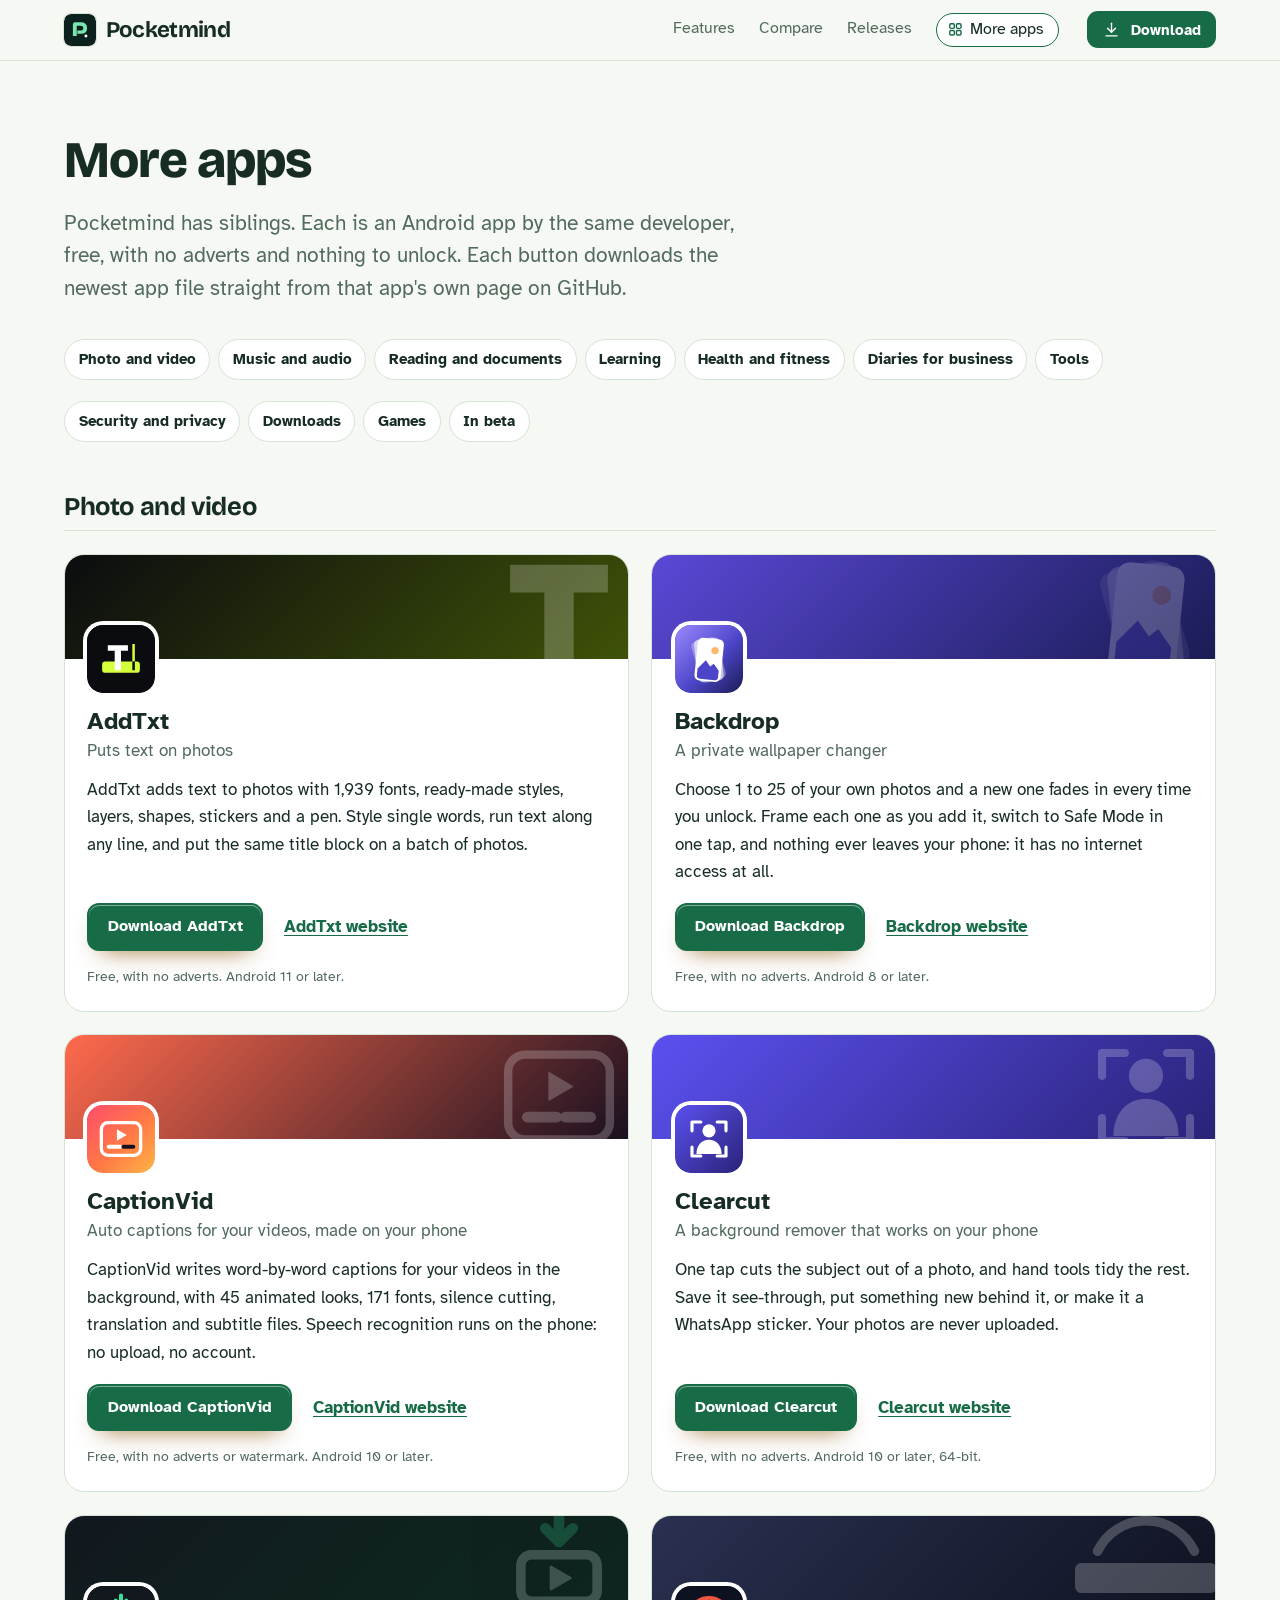
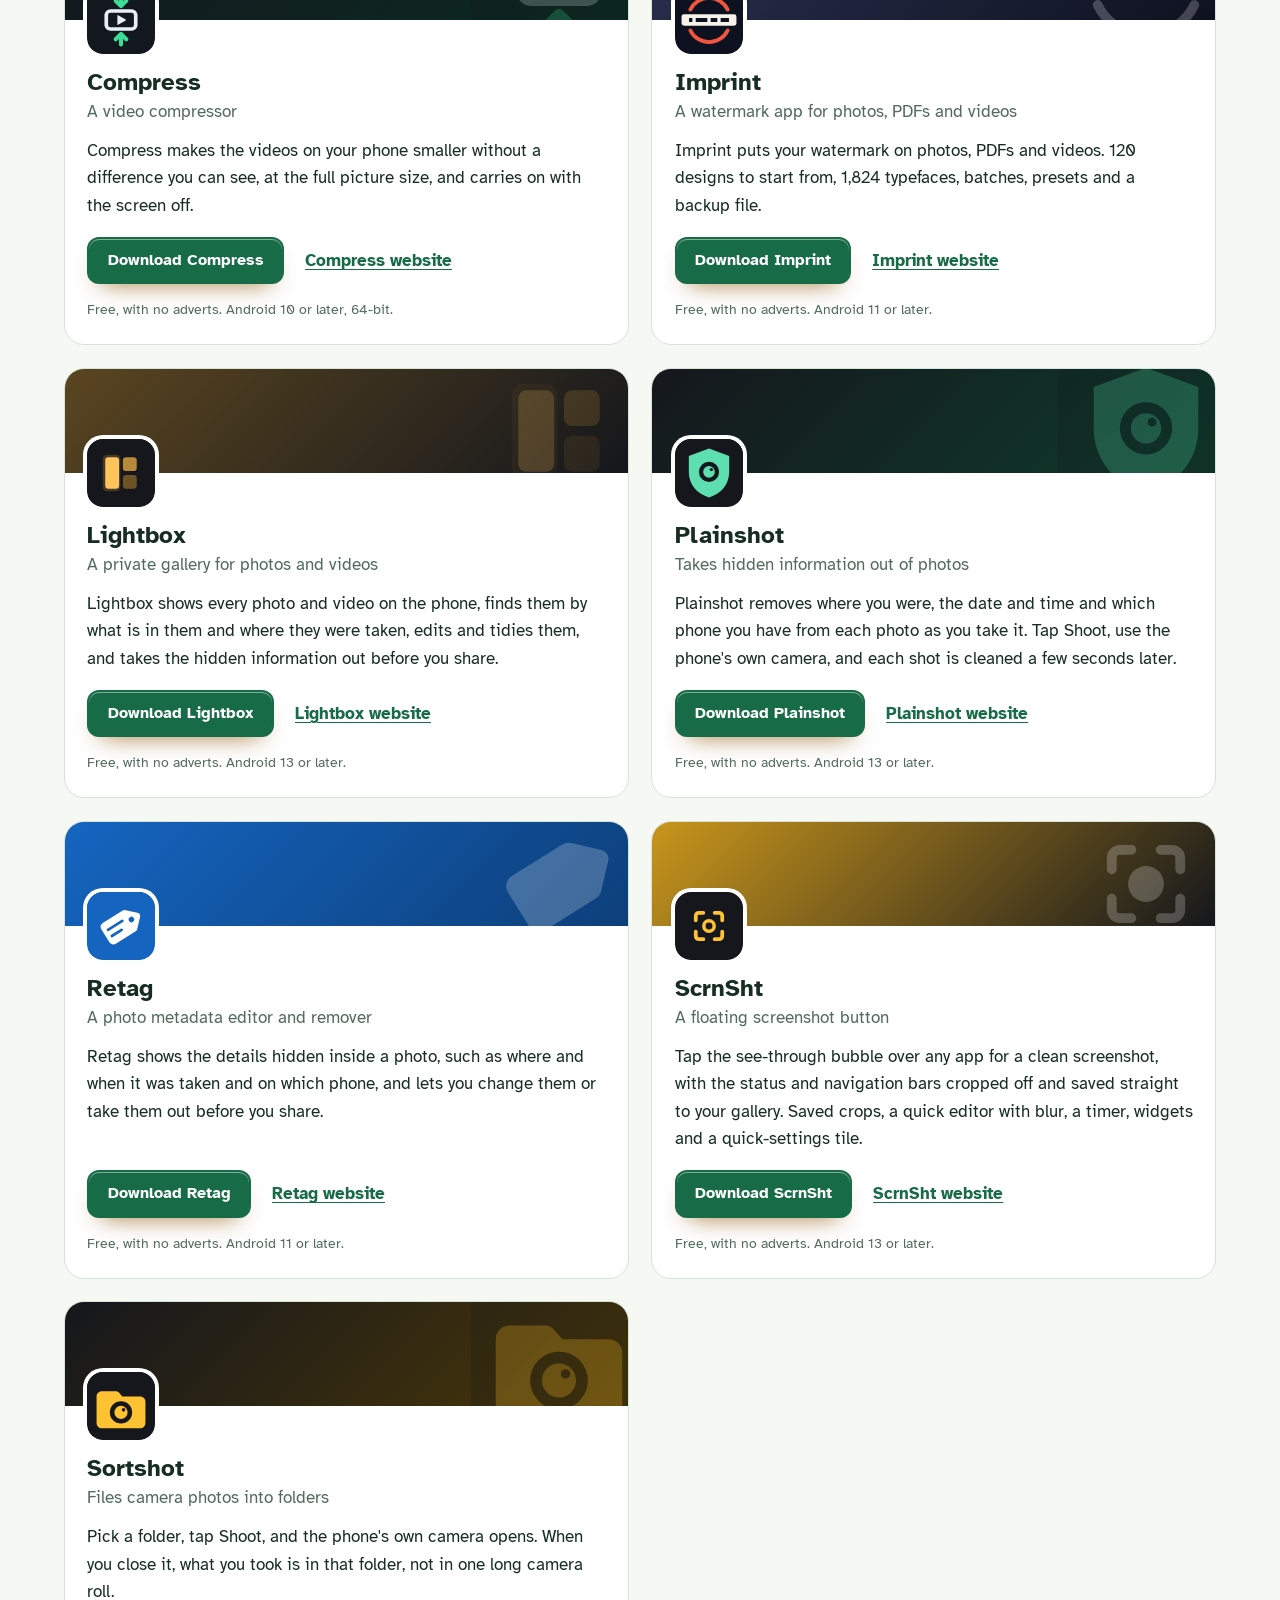
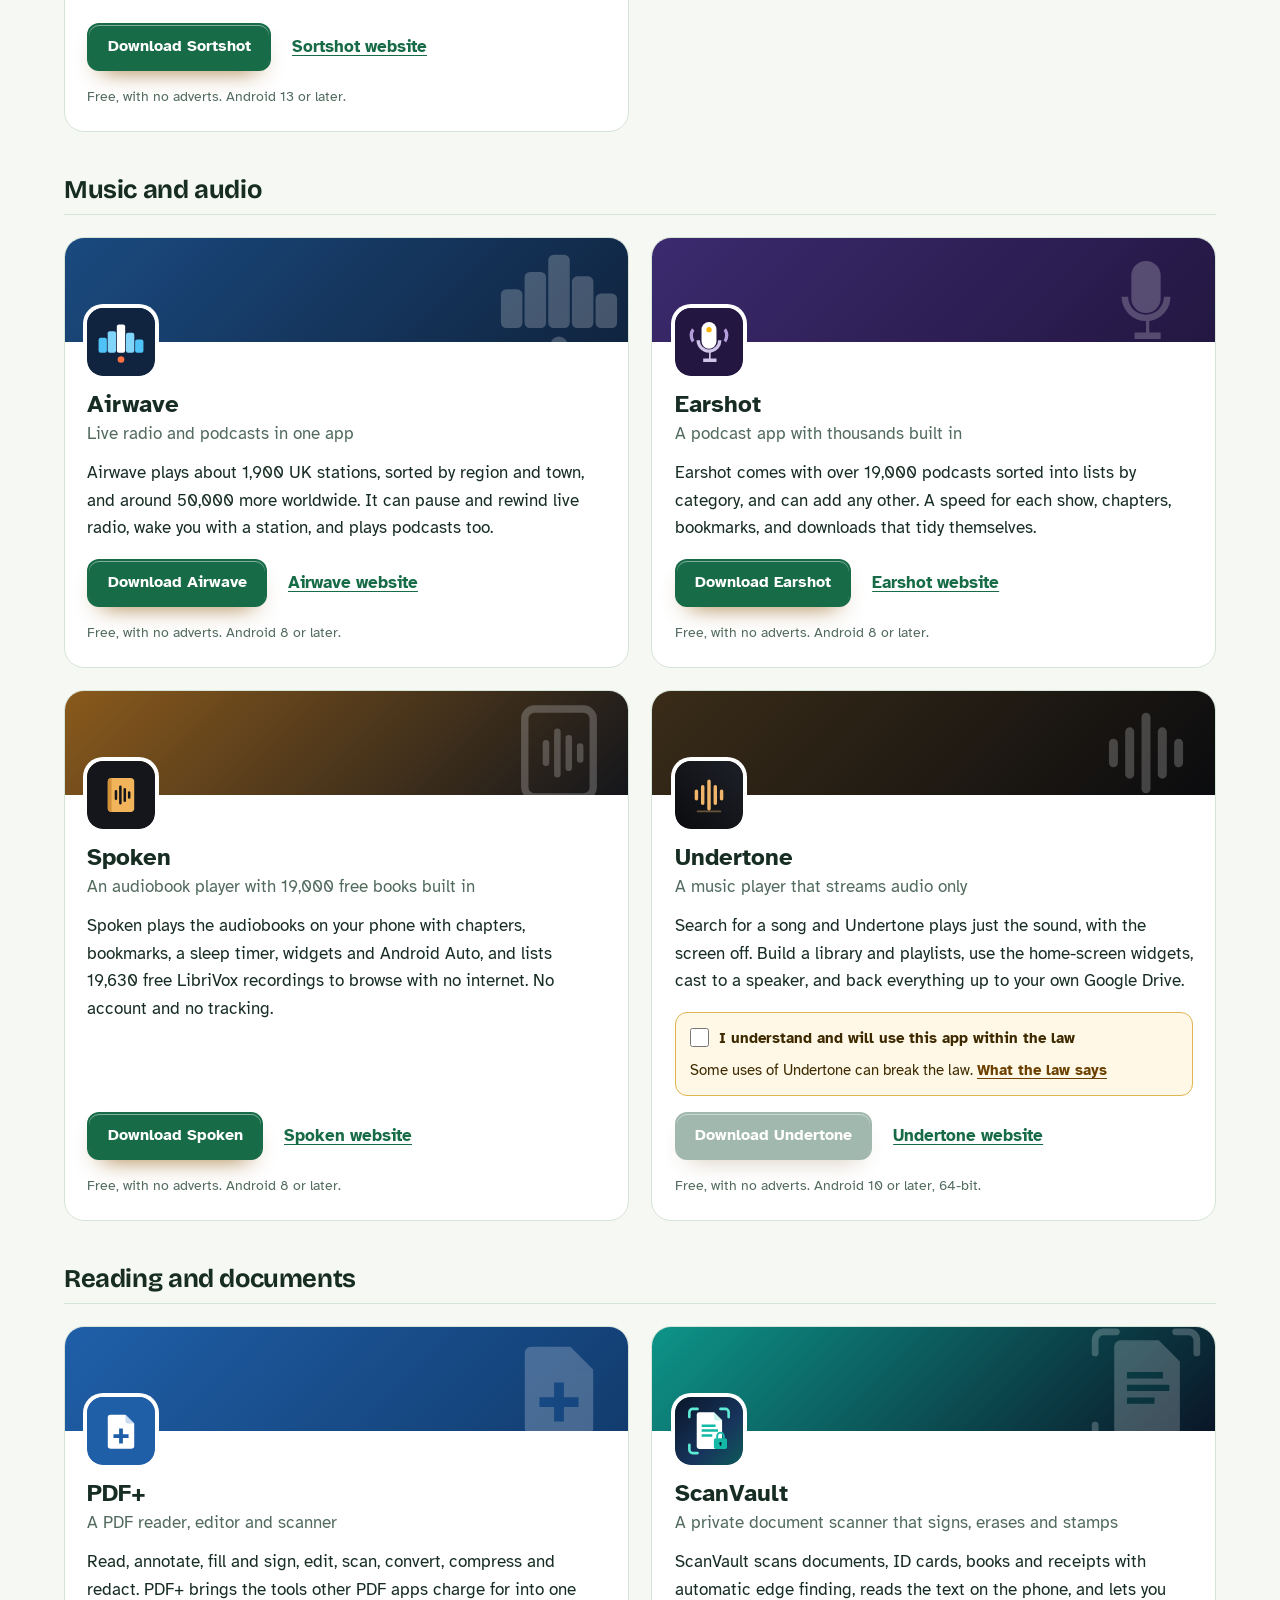
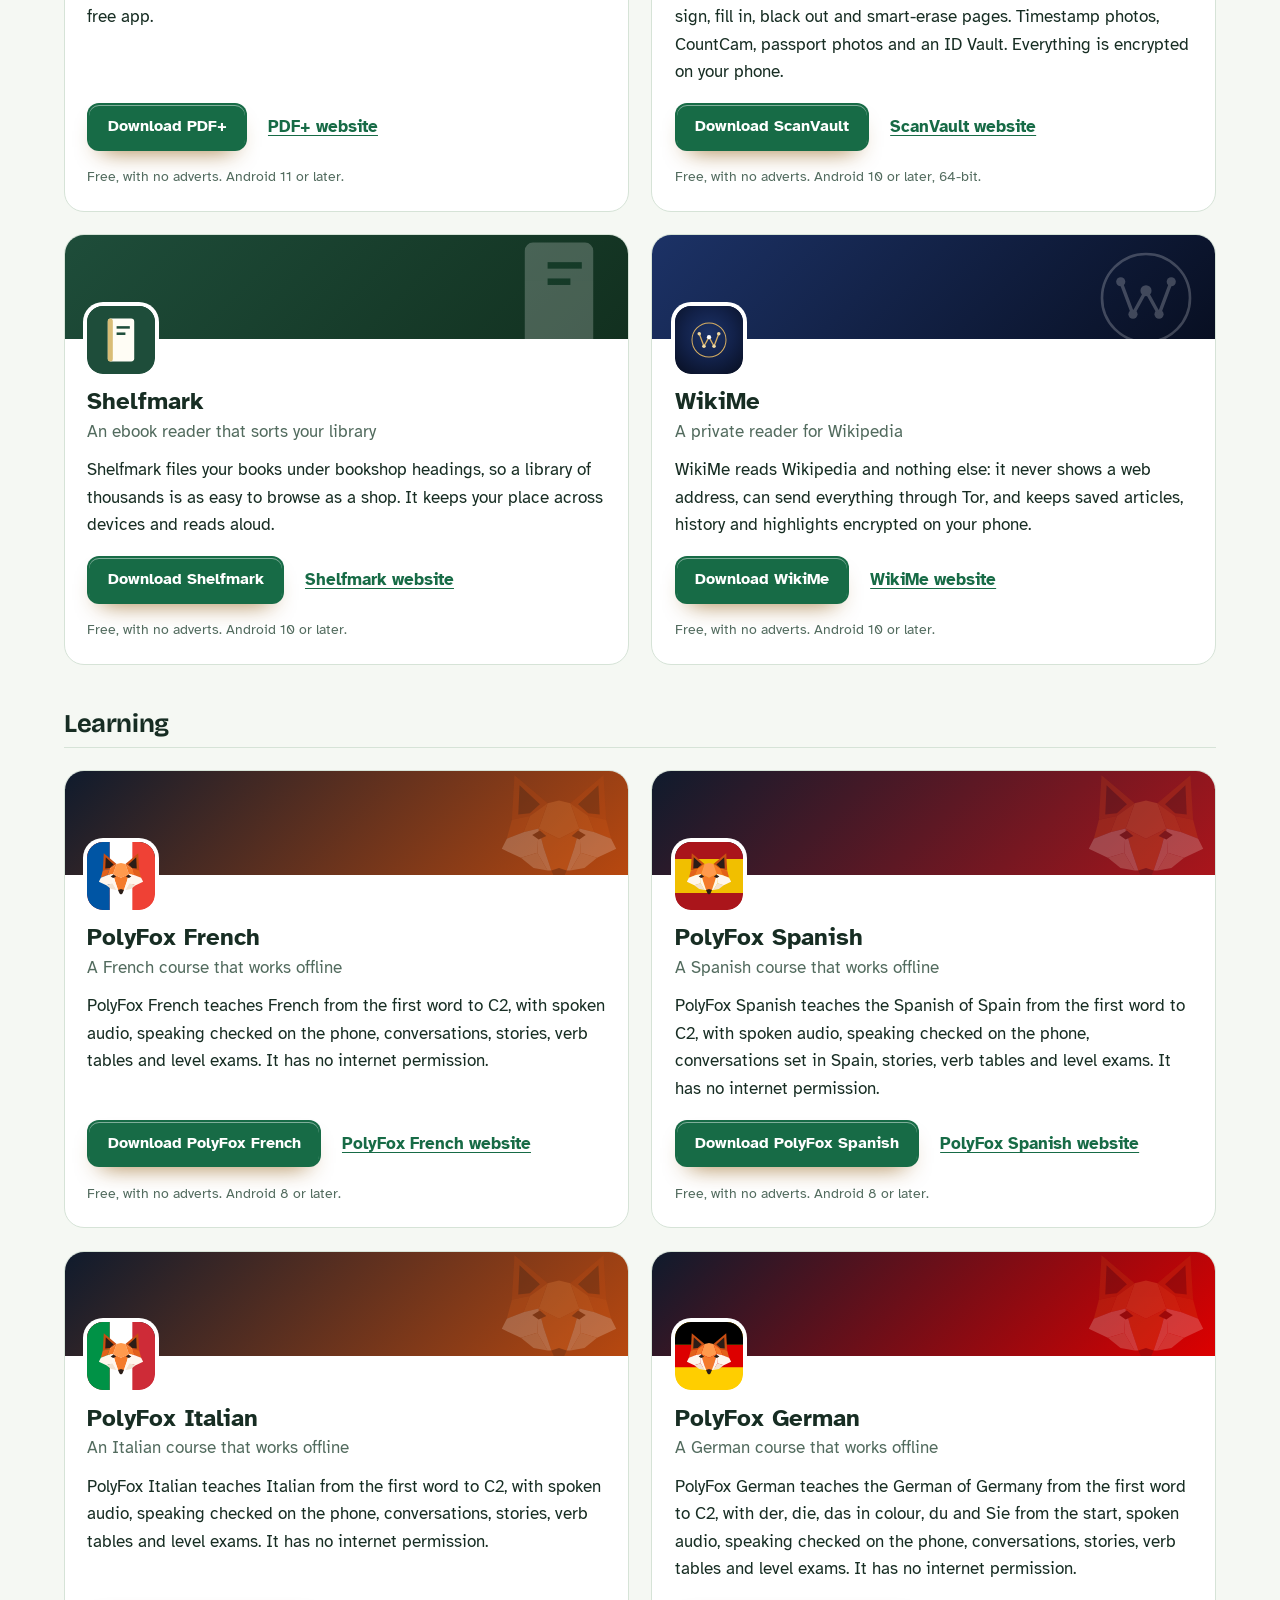
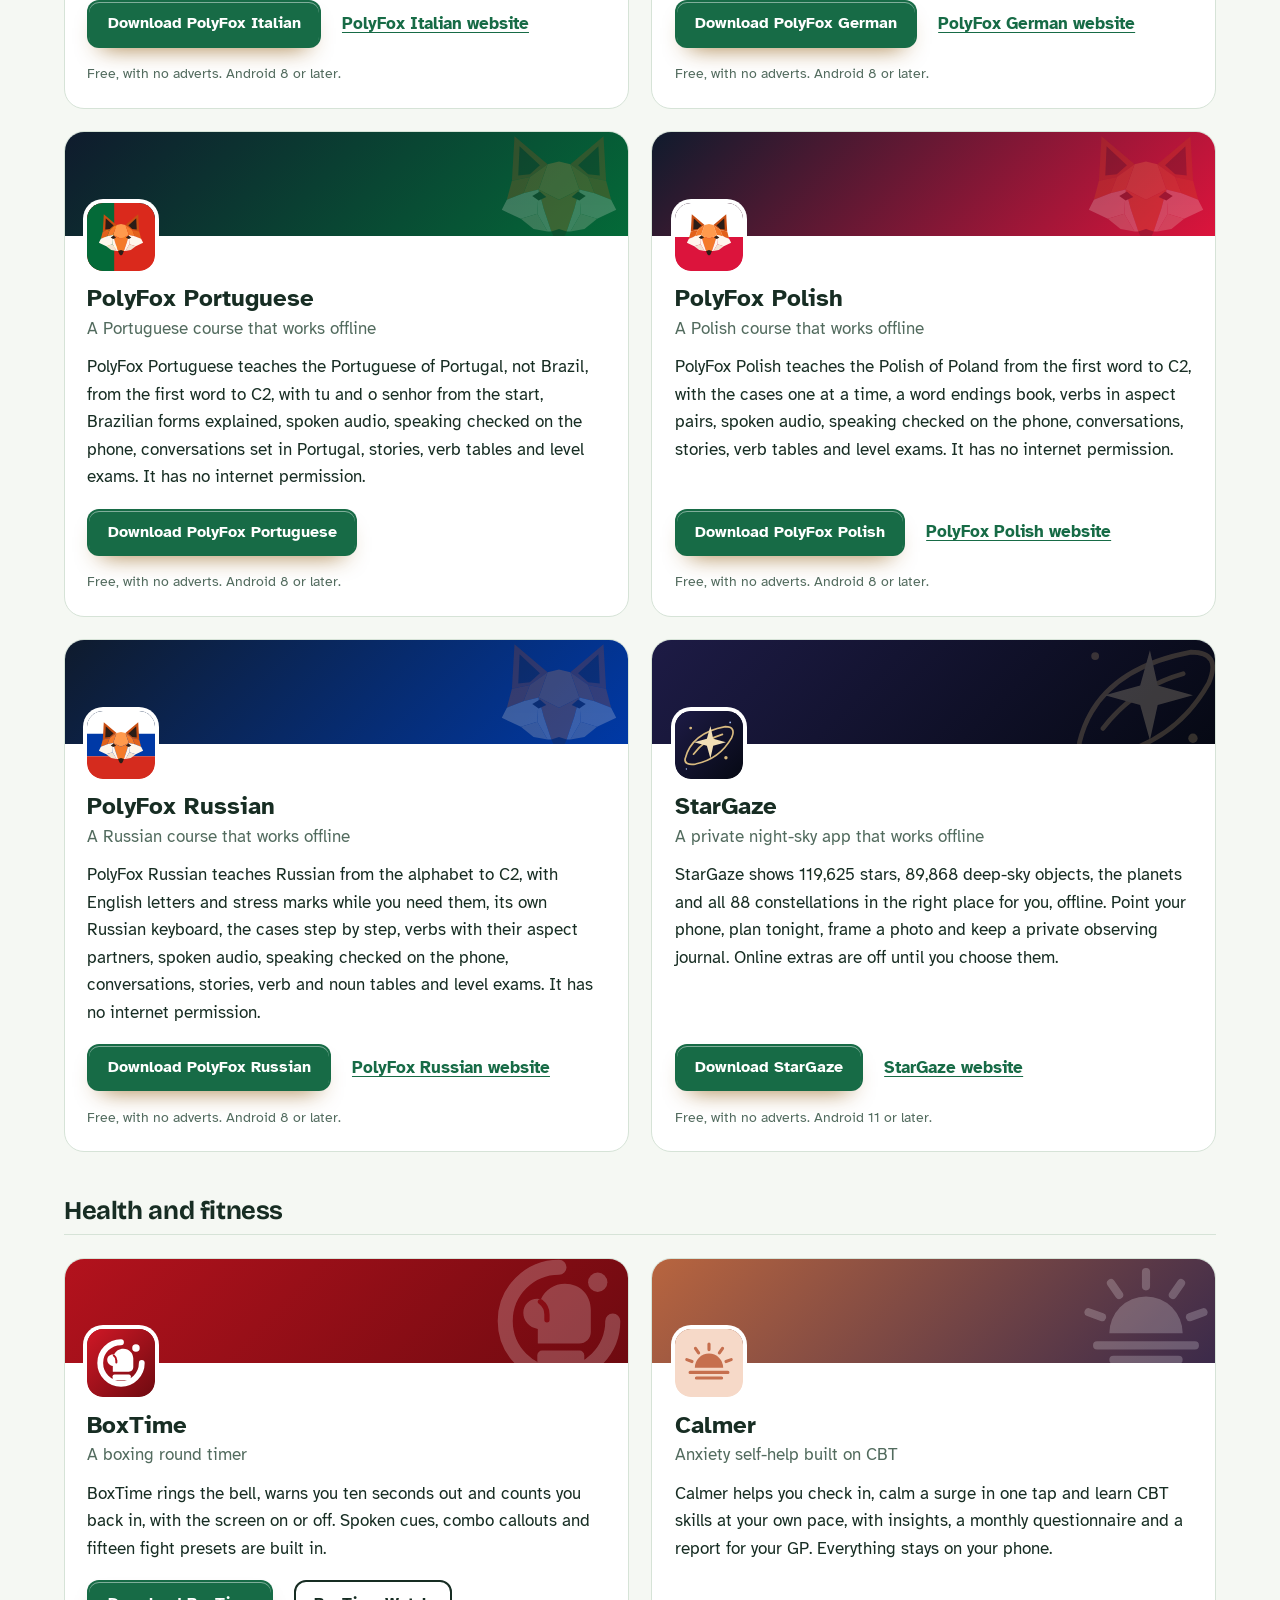
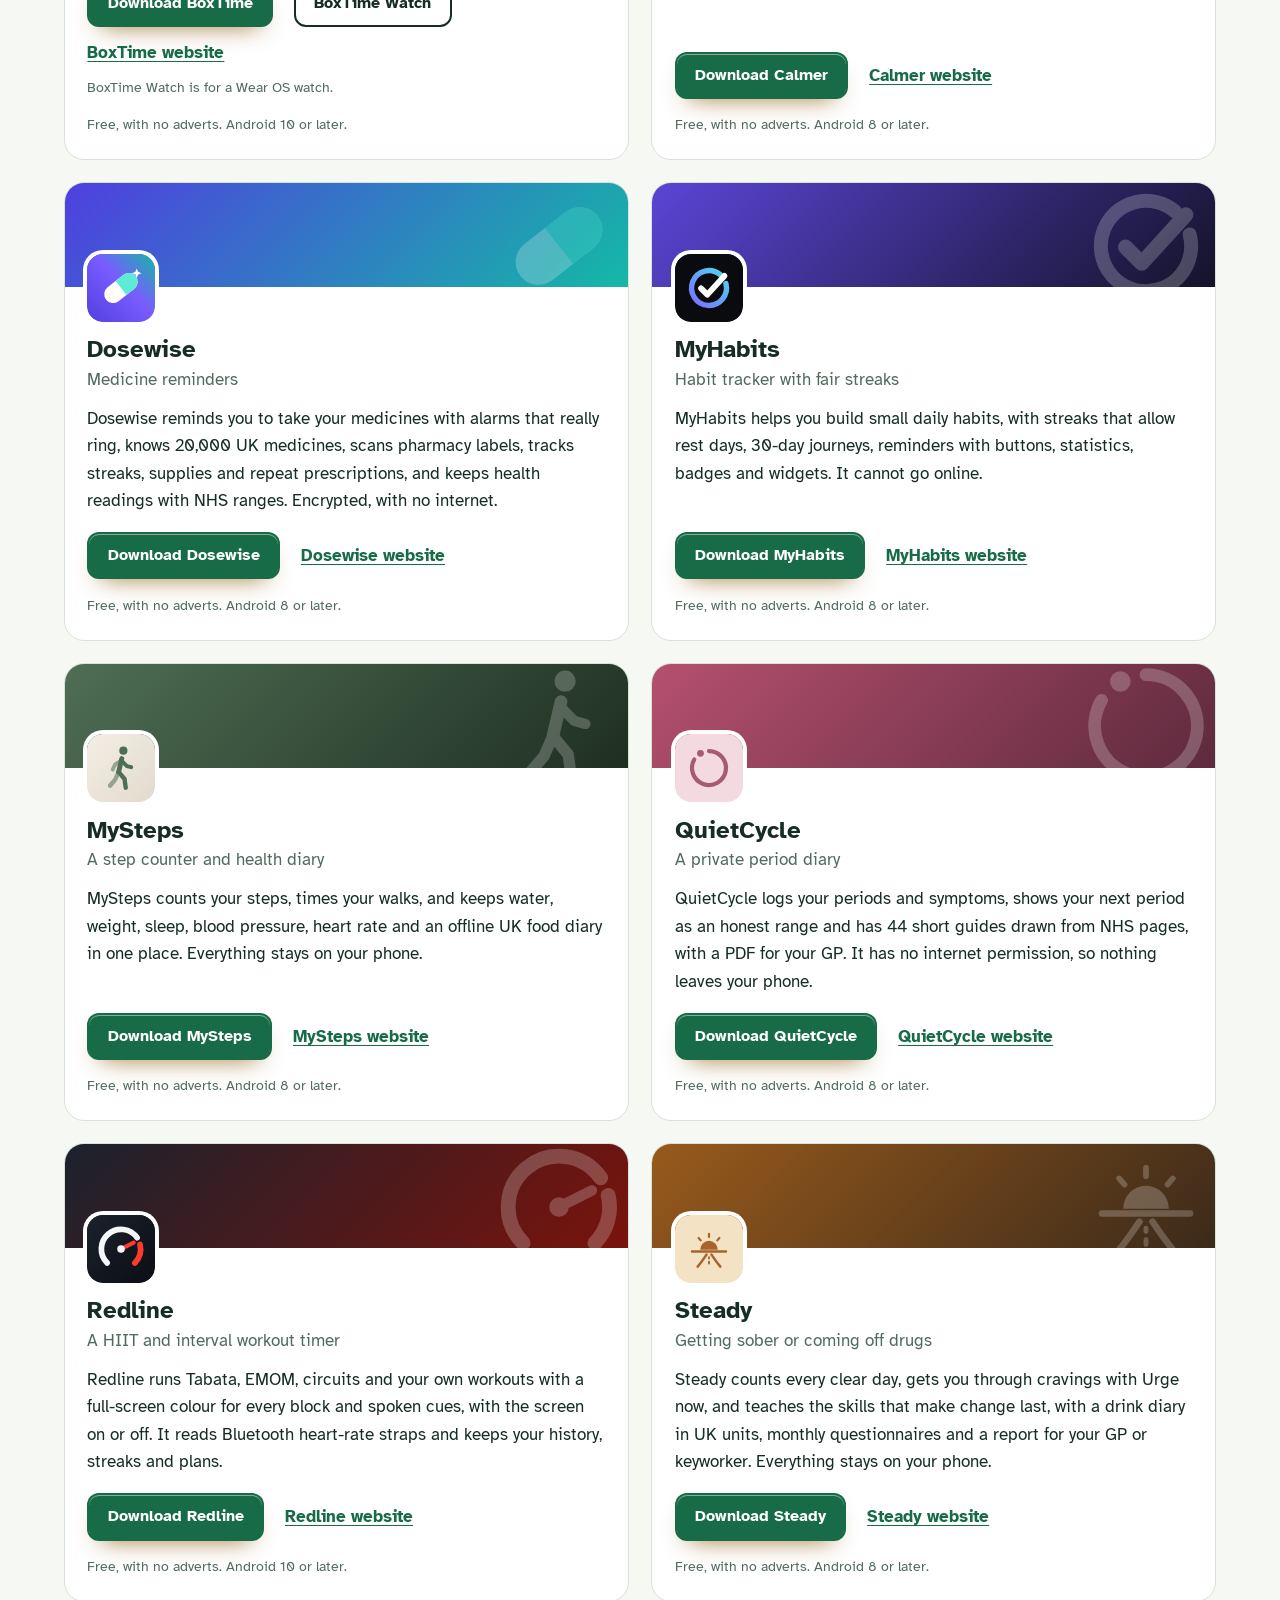
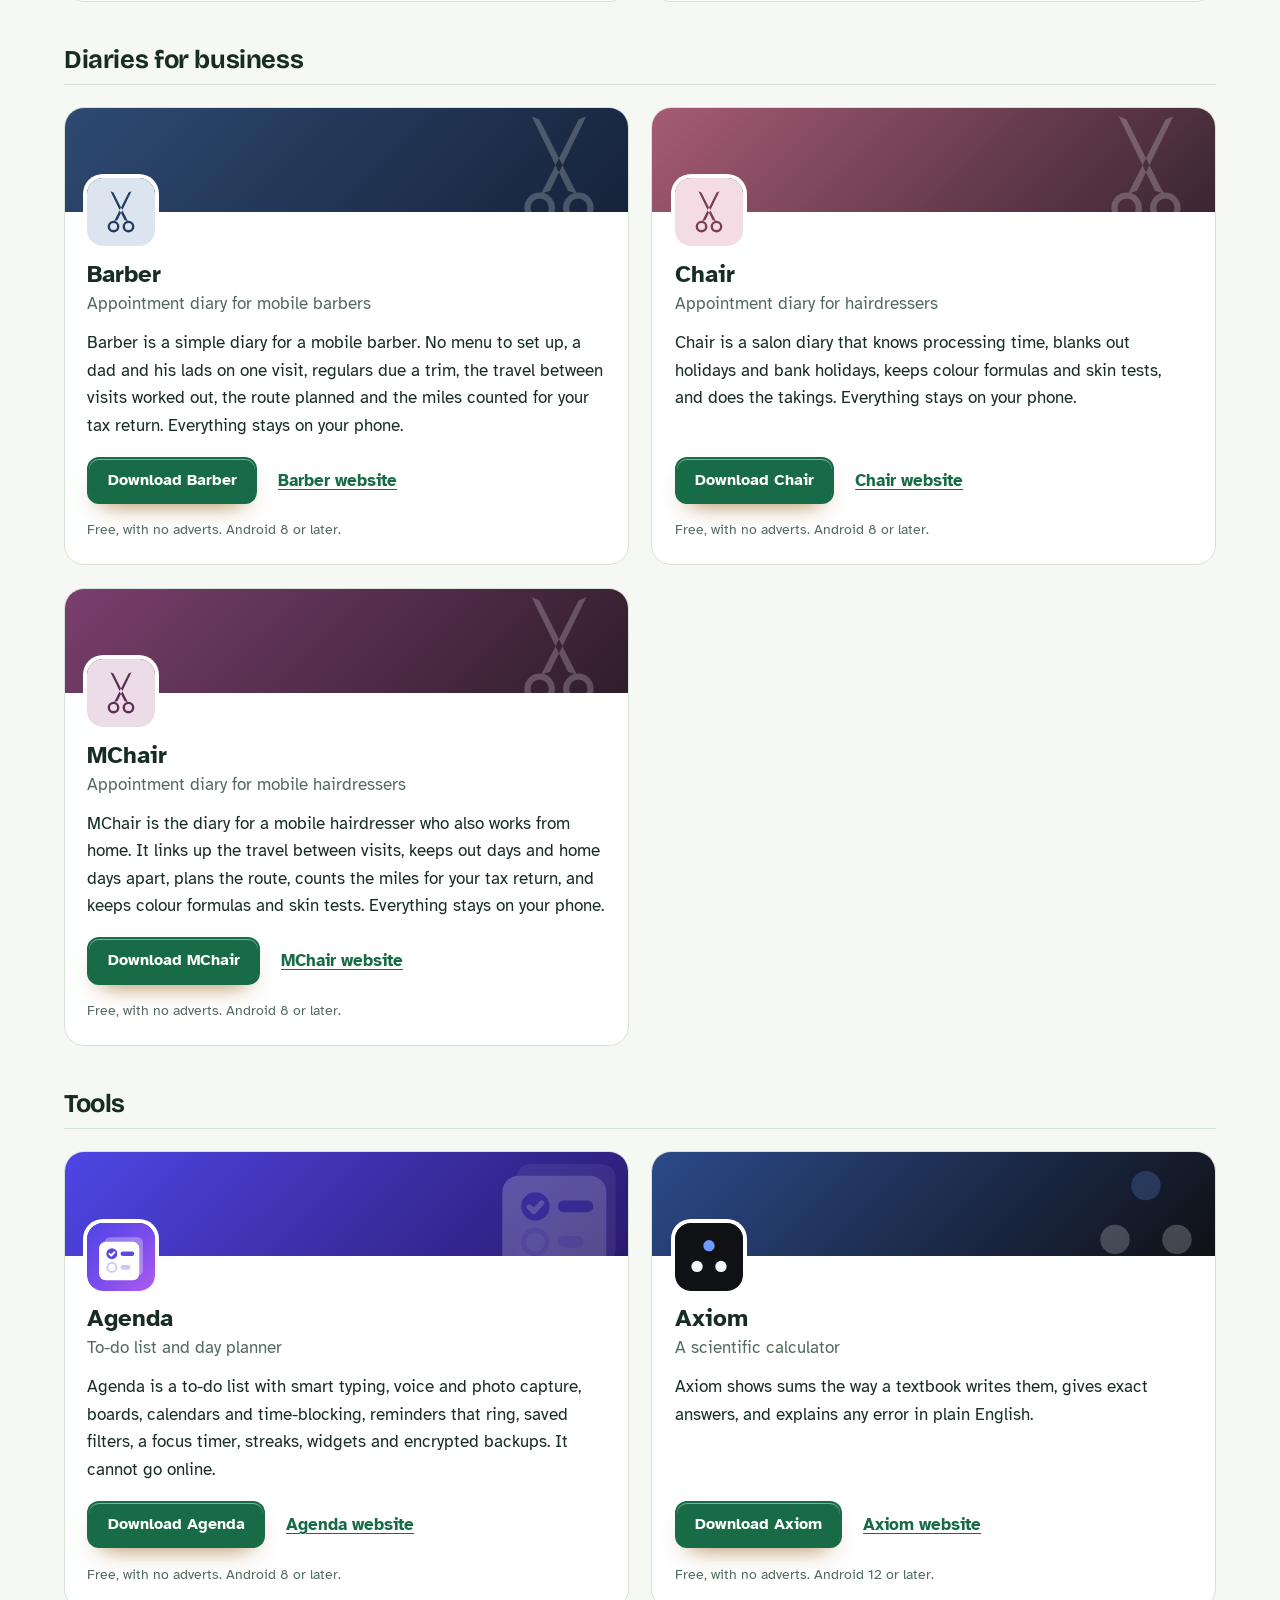
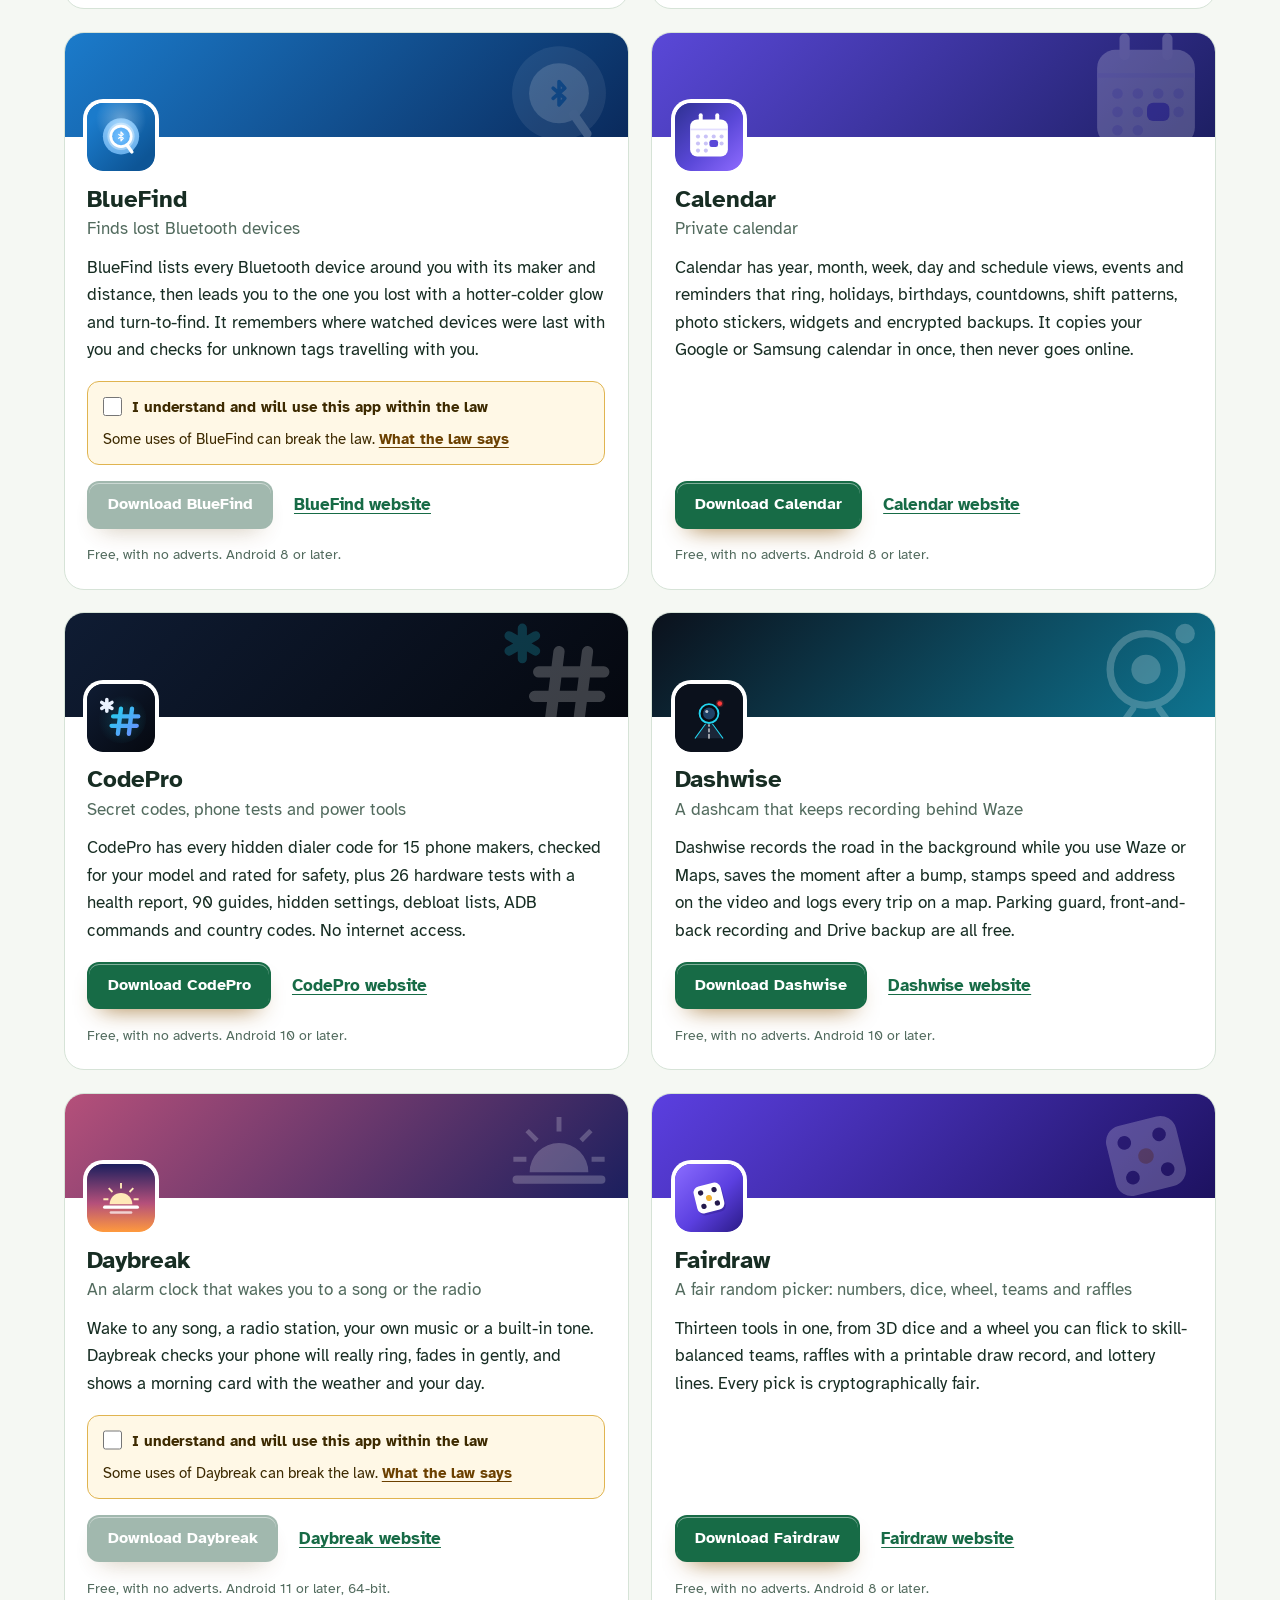
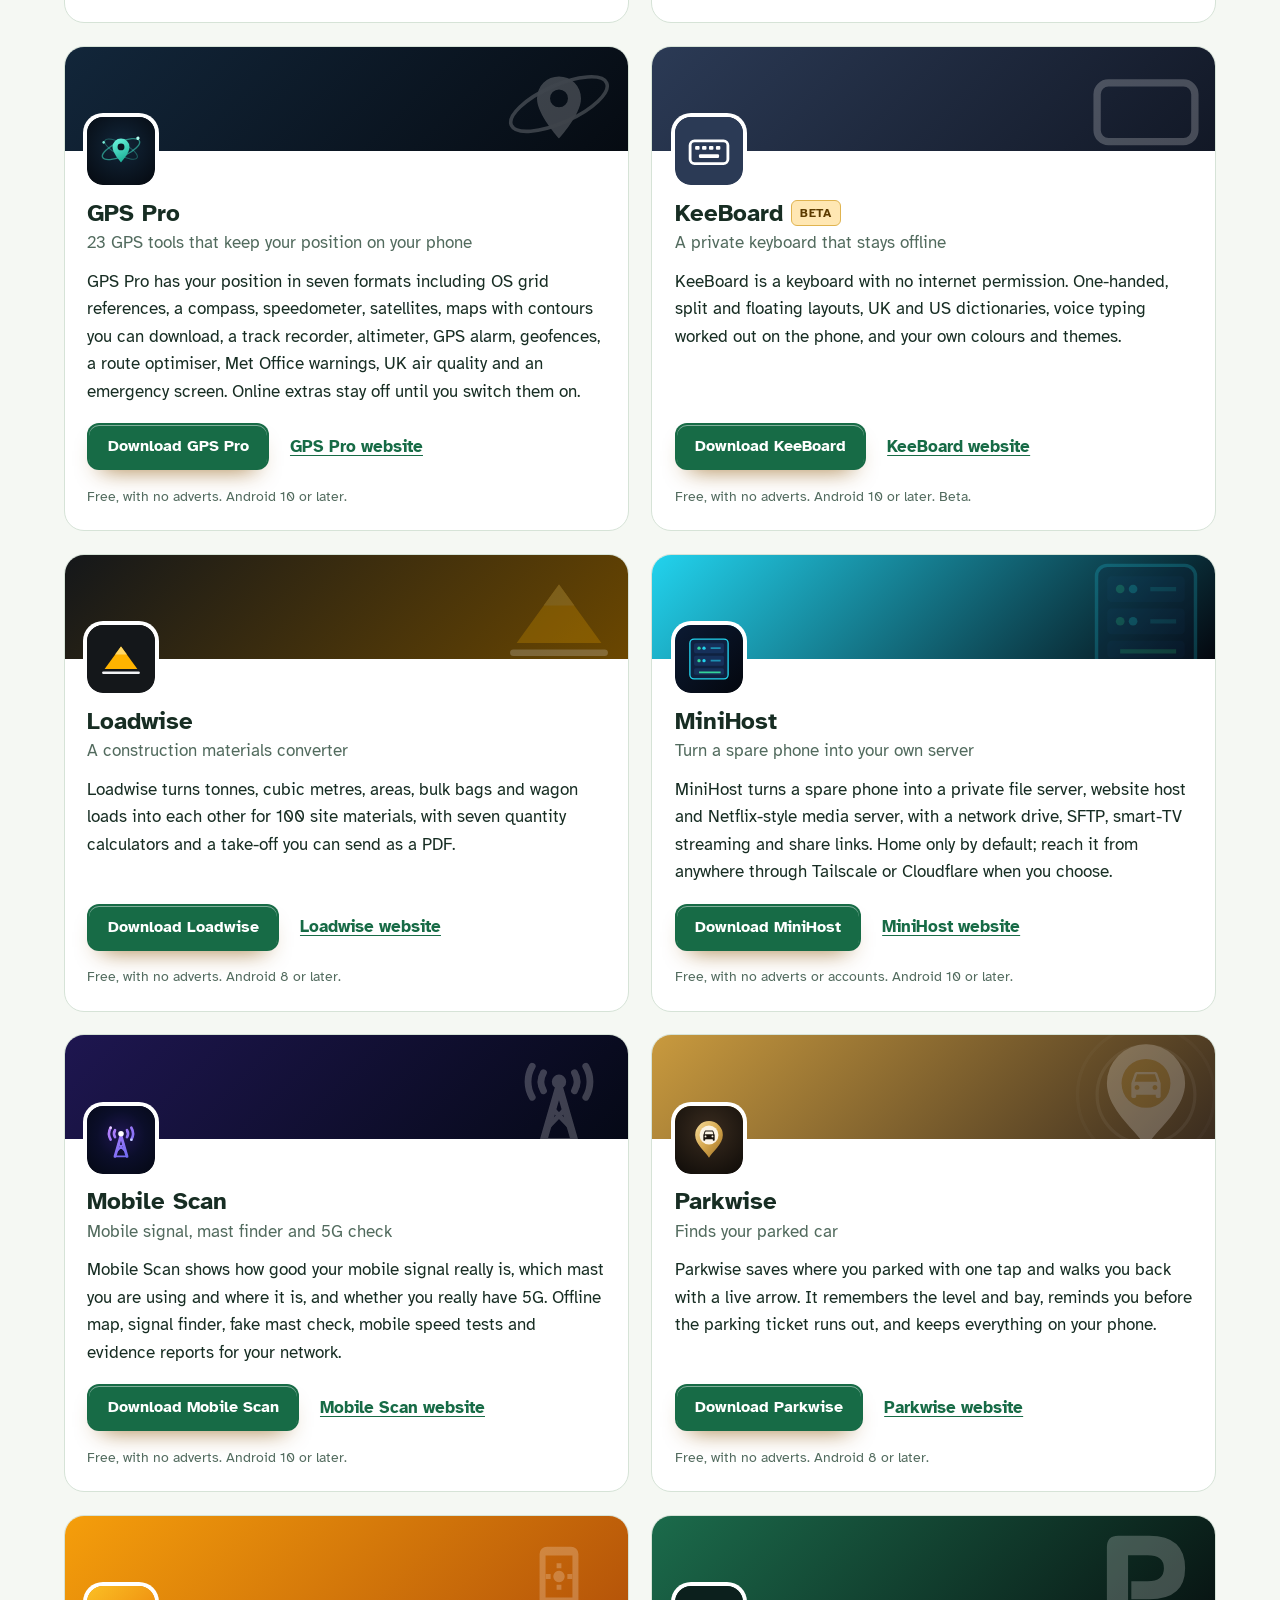
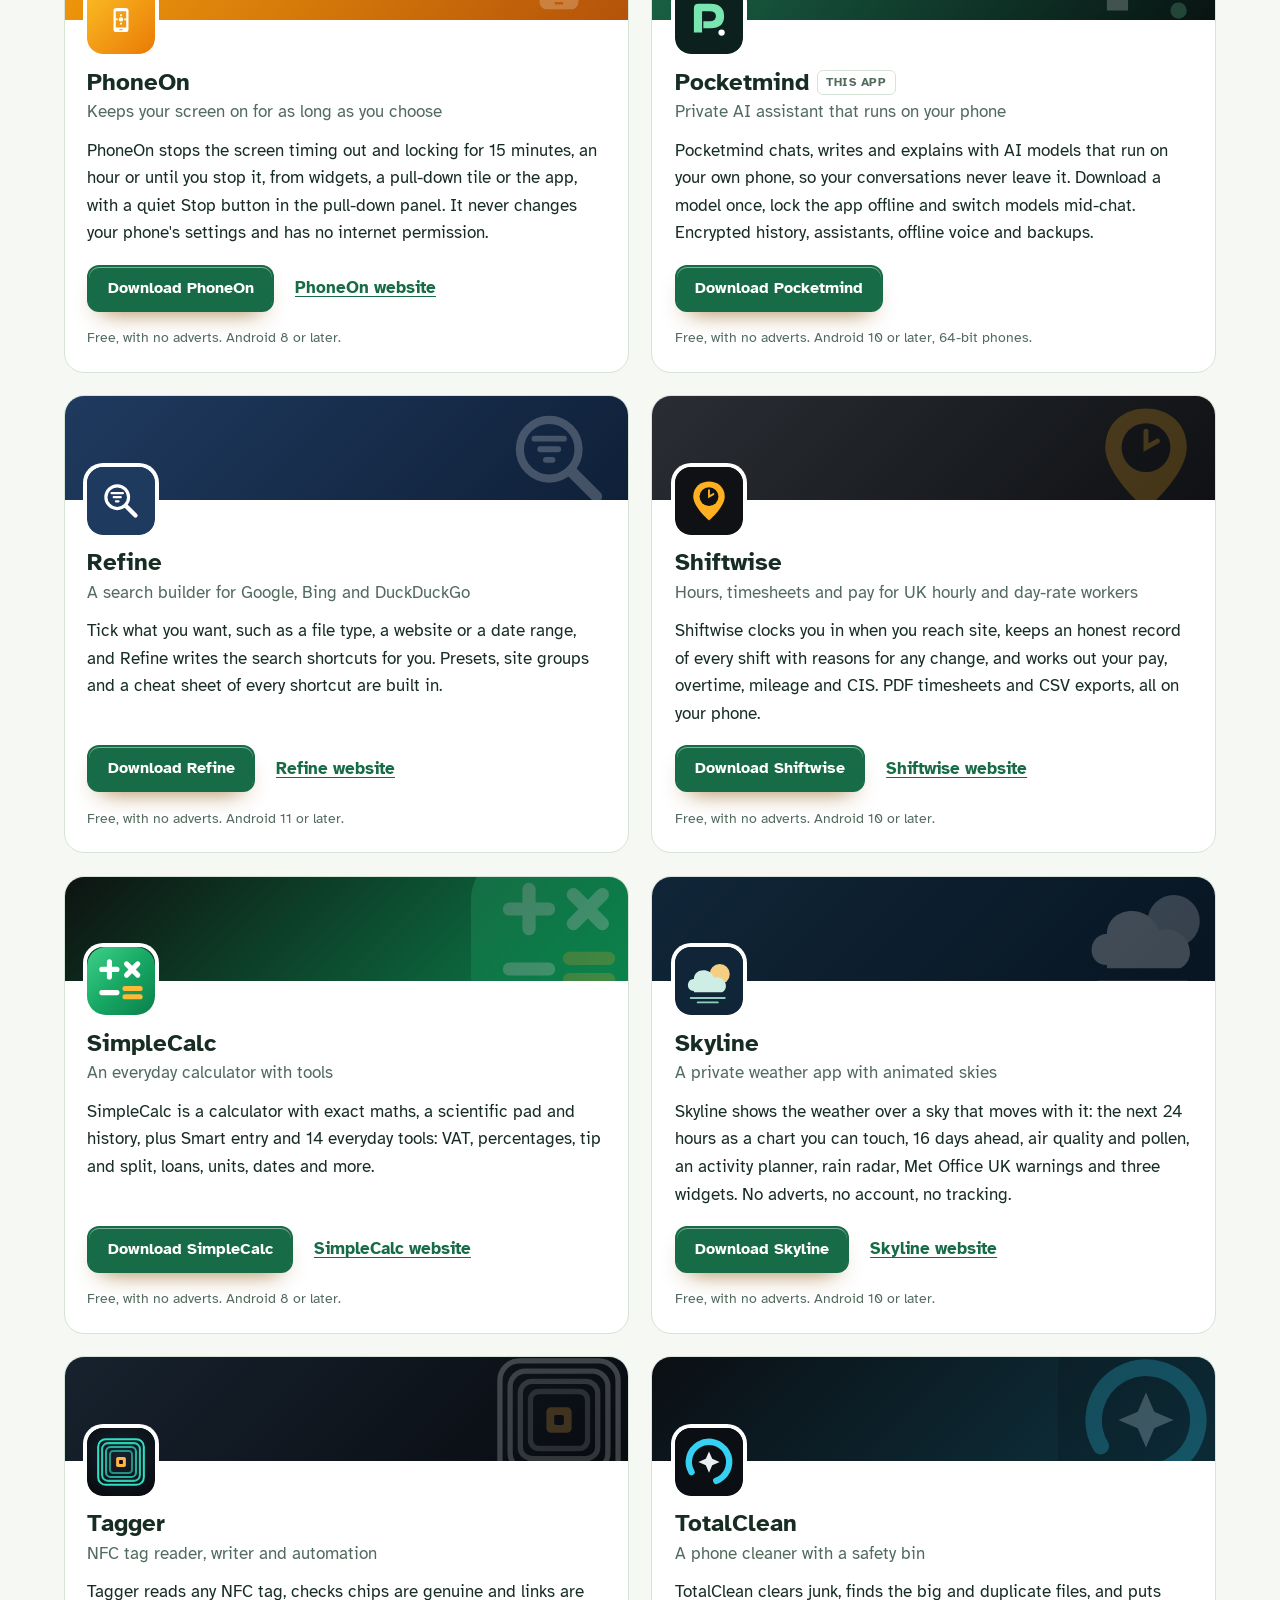
==== more-apps.html @ 3cb4aee2 "More apps: add MegaGen" ====
<!DOCTYPE html>
<html lang="en-GB">
<head>
<meta charset="utf-8">
<meta name="viewport" content="width=device-width, initial-scale=1">
<title>More free Android apps from the maker of Pocketmind</title>
<meta name="description" content="All 92 free Android apps from the maker of Pocketmind, in one list by category, each with its download and a link to its website.">
<meta name="author" content="Jonathan Jackson">
<link rel="canonical" href="https://customgpter.github.io/pocketmind/more-apps.html">
<meta name="theme-color" content="#f5f8f3" media="(prefers-color-scheme: light)">
<meta name="theme-color" content="#0a1414" media="(prefers-color-scheme: dark)">
<meta property="og:type" content="website">
<meta property="og:site_name" content="Pocketmind">
<meta property="og:title" content="More free Android apps from the maker of Pocketmind">
<meta property="og:description" content="All 92 free Android apps from the maker of Pocketmind, in one list by category, each with its download and a link to its website.">
<meta property="og:url" content="https://customgpter.github.io/pocketmind/more-apps.html">
<meta property="og:image" content="https://customgpter.github.io/pocketmind/assets/og.png">
<meta property="og:image:width" content="1200">
<meta property="og:image:height" content="630">
<meta property="og:image:alt" content="Pocketmind&#x27;s chat screen: a question about planning a busy week and a step-by-step reply, answered on the phone">
<meta property="og:locale" content="en_GB">
<meta name="twitter:card" content="summary_large_image">
<link rel="icon" href="./assets/favicon.svg" type="image/svg+xml">
<link rel="apple-touch-icon" href="./assets/apple-touch-icon.png">
<link rel="preload" href="./assets/fonts/bricolage-grotesque-latin.woff2" as="font" type="font/woff2" crossorigin>
<link rel="preload" href="./assets/fonts/atkinson-hyperlegible-latin-400-normal.woff2" as="font" type="font/woff2" crossorigin>
<link rel="stylesheet" href="./assets/site.css?v=1">
<link rel="stylesheet" href="./assets/house.css?v=1">
<script type="application/ld+json">{"@context":"https://schema.org","@type":"ItemList","name":"Apps from the maker of Pocketmind","url":"https://customgpter.github.io/pocketmind/more-apps.html","itemListElement":[{"@type":"ListItem","position":1,"name":"AddTxt","url":"https://customgpter.github.io/addtxt/"},{"@type":"ListItem","position":2,"name":"Backdrop","url":"https://customgpter.github.io/backdrop/"},{"@type":"ListItem","position":3,"name":"CaptionVid","url":"https://customgpter.github.io/captionvid/"},{"@type":"ListItem","position":4,"name":"Clearcut","url":"https://customgpter.github.io/clearcut/"},{"@type":"ListItem","position":5,"name":"Compress","url":"https://customgpter.github.io/compress/"},{"@type":"ListItem","position":6,"name":"Imprint","url":"https://customgpter.github.io/imprint/"},{"@type":"ListItem","position":7,"name":"Lightbox","url":"https://customgpter.github.io/lightbox/"},{"@type":"ListItem","position":8,"name":"Plainshot","url":"https://customgpter.github.io/plainshot/"},{"@type":"ListItem","position":9,"name":"Retag","url":"https://customgpter.github.io/retag/"},{"@type":"ListItem","position":10,"name":"ScrnSht","url":"https://customgpter.github.io/scrnsht/"},{"@type":"ListItem","position":11,"name":"Sortshot","url":"https://customgpter.github.io/sortshot/"},{"@type":"ListItem","position":12,"name":"Airwave","url":"https://customgpter.github.io/airwave/"},{"@type":"ListItem","position":13,"name":"Earshot","url":"https://customgpter.github.io/earshot/"},{"@type":"ListItem","position":14,"name":"Spoken","url":"https://customgpter.github.io/spoken/"},{"@type":"ListItem","position":15,"name":"Undertone","url":"https://customgpter.github.io/undertone/"},{"@type":"ListItem","position":16,"name":"PDF+","url":"https://customgpter.github.io/pdfplus/"},{"@type":"ListItem","position":17,"name":"ScanVault","url":"https://customgpter.github.io/scanvault/"},{"@type":"ListItem","position":18,"name":"Shelfmark","url":"https://customgpter.github.io/shelfmark/"},{"@type":"ListItem","position":19,"name":"WikiMe","url":"https://customgpter.github.io/wikime/"},{"@type":"ListItem","position":20,"name":"PolyFox French","url":"https://customgpter.github.io/polyfox/"},{"@type":"ListItem","position":21,"name":"PolyFox German","url":"https://customgpter.github.io/polyfox-german/"},{"@type":"ListItem","position":22,"name":"PolyFox Polish","url":"https://customgpter.github.io/polyfox-polish/"},{"@type":"ListItem","position":23,"name":"PolyFox Russian","url":"https://customgpter.github.io/polyfox-russian/"},{"@type":"ListItem","position":24,"name":"StarGaze","url":"https://customgpter.github.io/stargaze/"},{"@type":"ListItem","position":25,"name":"BoxTime","url":"https://customgpter.github.io/boxtime/"},{"@type":"ListItem","position":26,"name":"Calmer","url":"https://customgpter.github.io/calmer/"},{"@type":"ListItem","position":27,"name":"Dosewise","url":"https://customgpter.github.io/dosewise/"},{"@type":"ListItem","position":28,"name":"MyHabits","url":"https://customgpter.github.io/myhabits/"},{"@type":"ListItem","position":29,"name":"MySteps","url":"https://customgpter.github.io/mysteps/"},{"@type":"ListItem","position":30,"name":"QuietCycle","url":"https://customgpter.github.io/quietcycle/"},{"@type":"ListItem","position":31,"name":"Redline","url":"https://customgpter.github.io/redline/"},{"@type":"ListItem","position":32,"name":"Steady","url":"https://customgpter.github.io/steady/"},{"@type":"ListItem","position":33,"name":"Barber","url":"https://customgpter.github.io/barber/"},{"@type":"ListItem","position":34,"name":"Chair","url":"https://customgpter.github.io/chair/"},{"@type":"ListItem","position":35,"name":"MChair","url":"https://customgpter.github.io/mchair/"},{"@type":"ListItem","position":36,"name":"Agenda","url":"https://customgpter.github.io/agenda/"},{"@type":"ListItem","position":37,"name":"Axiom","url":"https://customgpter.github.io/axiom/"},{"@type":"ListItem","position":38,"name":"BlueFind","url":"https://customgpter.github.io/bluefind/"},{"@type":"ListItem","position":39,"name":"Calendar","url":"https://customgpter.github.io/calendar/"},{"@type":"ListItem","position":40,"name":"CodePro","url":"https://customgpter.github.io/codepro/"},{"@type":"ListItem","position":41,"name":"Dashwise","url":"https://customgpter.github.io/dashwise/"},{"@type":"ListItem","position":42,"name":"Daybreak","url":"https://customgpter.github.io/daybreak/"},{"@type":"ListItem","position":43,"name":"Fairdraw","url":"https://customgpter.github.io/fairdraw/"},{"@type":"ListItem","position":44,"name":"GPS Pro","url":"https://customgpter.github.io/gpspro/"},{"@type":"ListItem","position":45,"name":"KeeBoard","url":"https://customgpter.github.io/keeboard/"},{"@type":"ListItem","position":46,"name":"Loadwise","url":"https://customgpter.github.io/loadwise/"},{"@type":"ListItem","position":47,"name":"MiniHost","url":"https://customgpter.github.io/minihost/"},{"@type":"ListItem","position":48,"name":"Mobile Scan","url":"https://customgpter.github.io/mobilescan/"},{"@type":"ListItem","position":49,"name":"Parkwise","url":"https://customgpter.github.io/parkwise/"},{"@type":"ListItem","position":50,"name":"Pocketmind","url":"https://customgpter.github.io/pocketmind/"},{"@type":"ListItem","position":51,"name":"Refine","url":"https://customgpter.github.io/refine/"},{"@type":"ListItem","position":52,"name":"Shiftwise","url":"https://customgpter.github.io/shiftwise/"},{"@type":"ListItem","position":53,"name":"SimpleCalc","url":"https://customgpter.github.io/simplecalc/"},{"@type":"ListItem","position":54,"name":"Skyline","url":"https://customgpter.github.io/skyline/"},{"@type":"ListItem","position":55,"name":"Tagger","url":"https://customgpter.github.io/tagger/"},{"@type":"ListItem","position":56,"name":"TotalClean","url":"https://customgpter.github.io/totalclean/"},{"@type":"ListItem","position":57,"name":"TVLink","url":"https://customgpter.github.io/tvlink/"},{"@type":"ListItem","position":58,"name":"Unbox","url":"https://customgpter.github.io/unbox/"},{"@type":"ListItem","position":59,"name":"WhatsKeep","url":"https://customgpter.github.io/whatskeep/"},{"@type":"ListItem","position":60,"name":"WiFi Scan","url":"https://customgpter.github.io/wifiscan/"},{"@type":"ListItem","position":61,"name":"Auditly","url":"https://customgpter.github.io/auditly/"},{"@type":"ListItem","position":62,"name":"Backchannel","url":"https://customgpter.github.io/backchannel/"},{"@type":"ListItem","position":63,"name":"ENotes","url":"https://customgpter.github.io/enotes/"},{"@type":"ListItem","position":64,"name":"FindMe","url":"https://customgpter.github.io/findme/"},{"@type":"ListItem","position":65,"name":"iLock","url":"https://customgpter.github.io/ilock/"},{"@type":"ListItem","position":66,"name":"ImSafe","url":"https://customgpter.github.io/imsafe/"},{"@type":"ListItem","position":67,"name":"IShred","url":"https://customgpter.github.io/ishred/"},{"@type":"ListItem","position":68,"name":"LockBox","url":"https://customgpter.github.io/lockbox/"},{"@type":"ListItem","position":69,"name":"PassVault","url":"https://customgpter.github.io/passvault/"},{"@type":"ListItem","position":70,"name":"SpyFind","url":"https://customgpter.github.io/spyfind/"},{"@type":"ListItem","position":71,"name":"TextWipe","url":"https://customgpter.github.io/textwipe/"},{"@type":"ListItem","position":72,"name":"Tracewire","url":"https://customgpter.github.io/tracewire/"},{"@type":"ListItem","position":73,"name":"Vigil","url":"https://customgpter.github.io/vigil/"},{"@type":"ListItem","position":74,"name":"Grab","url":"https://customgpter.github.io/grab/"},{"@type":"ListItem","position":75,"name":"Swarm","url":"https://customgpter.github.io/swarm/"},{"@type":"ListItem","position":76,"name":"Plane Games","url":"https://customgpter.github.io/plane-games/"},{"@type":"ListItem","position":77,"name":"Ninefold","url":"https://customgpter.github.io/ninefold/"},{"@type":"ListItem","position":78,"name":"Cubewise","url":"https://customgpter.github.io/cubewise/"},{"@type":"ListItem","position":79,"name":"Tilewise","url":"https://customgpter.github.io/tilewise/"},{"@type":"ListItem","position":80,"name":"Letterwise","url":"https://customgpter.github.io/letterwise/"},{"@type":"ListItem","position":81,"name":"Kingside","url":"https://customgpter.github.io/kingside/"},{"@type":"ListItem","position":82,"name":"Deckhand","url":"https://customgpter.github.io/deckhand/"},{"@type":"ListItem","position":83,"name":"SNESForge","url":"https://customgpter.github.io/snesforge/"},{"@type":"ListItem","position":84,"name":"Fame Boy","url":"https://customgpter.github.io/fameboy/"},{"@type":"ListItem","position":85,"name":"PSPPro","url":"https://customgpter.github.io/psppro/"},{"@type":"ListItem","position":86,"name":"MegaGen","url":"https://customgpter.github.io/megagen/"},{"@type":"ListItem","position":87,"name":"QVR","url":"https://customgpter.github.io/qvr/"},{"@type":"ListItem","position":88,"name":"QVR Watch","url":"https://customgpter.github.io/qvr-watch/"},{"@type":"ListItem","position":89,"name":"QVRLite","url":"https://customgpter.github.io/qvrlite/"},{"@type":"ListItem","position":90,"name":"Onionz","url":"https://customgpter.github.io/onionz/"},{"@type":"ListItem","position":91,"name":"OnionzWeb","url":"https://customgpter.github.io/onionzweb/"}]}</script>
<link rel="stylesheet" href="./assets/apps-list.css?v=1">
<script src="./assets/apps-list.js?v=1" defer></script>
</head>
<body>
<a class="skip" href="#main">Skip to content</a>
<header class="masthead">
<div class="wrap">
<a class="brand" href="./" aria-label="Pocketmind home"><svg viewBox="0 0 108 108" aria-hidden="true"><rect width="108" height="108" rx="24" fill="#0C201D"/><path fill="#79E5B0" d="M30,74L30,35Q30,28 37,28L56,28Q78,28 78,48Q78,67 56,67L45,67L45,56L55,56Q65,56 65,48Q65,40 55,40L43,40L43,74Z"/><circle cx="74" cy="74" r="5" fill="#FFFFFF"/></svg><span>Pocketmind</span></a>
<nav aria-label="Main"><ul><li><a href="./#features">Features</a></li><li><a href="./compare.html">Compare</a></li><li><a href="./releases.html">Releases</a></li><li><a class="more-apps" href="./more-apps.html" aria-current="page"><svg class="ico" viewBox="0 0 24 24" aria-hidden="true"><rect x="4" y="4" width="6.5" height="6.5" rx="1.6"/><rect x="13.5" y="4" width="6.5" height="6.5" rx="1.6"/><rect x="4" y="13.5" width="6.5" height="6.5" rx="1.6"/><rect x="13.5" y="13.5" width="6.5" height="6.5" rx="1.6"/></svg>More apps</a></li></ul></nav>
<a class="button small" href="https://github.com/CustomGPTer/pocketmind/releases/latest/download/Pocketmind.apk"><svg class="ico" viewBox="0 0 24 24" aria-hidden="true"><path d="M12 4v11"/><path d="M7 10.5l5 5 5-5"/><path d="M5 20h14"/></svg>Download</a>
</div>
</header>
<main id="main" class="doc">
<div class="wrap">
<div class="measure">
<h1>More apps</h1>
<p class="lede">Pocketmind has siblings. Each is an Android app by the same developer, free, with no adverts and nothing to unlock. Each button downloads the newest app file straight from that app's own page on GitHub.</p>
</div>
<!-- apps:start -->
<nav class="mapps-jump" aria-label="App groups"><ul><li><a href="#apps-photo">Photo and video</a></li><li><a href="#apps-audio">Music and audio</a></li><li><a href="#apps-reading">Reading and documents</a></li><li><a href="#apps-learning">Learning</a></li><li><a href="#apps-health">Health and fitness</a></li><li><a href="#apps-diaries">Diaries for business</a></li><li><a href="#apps-tools">Tools</a></li><li><a href="#apps-security">Security and privacy</a></li><li><a href="#apps-downloads">Downloads</a></li><li><a href="#apps-games">Games</a></li><li><a href="#apps-testing">In beta</a></li></ul></nav>
<div class="mapps-group" role="group" aria-labelledby="apps-photo"><h2 class="mapps-cat" id="apps-photo">Photo and video</h2>
<ul class="mapps"><li class="mapp" style="--b:#0b0c0f;--b2:#3f5208"><div class="mapp-cover" aria-hidden="true"><svg viewBox="0 0 108 108"><path fill="#fff" d="M24 22h60v17H63v49H45V39H24z"/></svg></div><div class="mapp-body"><svg class="mapp-icon" viewBox="0 0 108 108" aria-hidden="true"><rect width="108" height="108" rx="24" fill="#0b0c0f"/><path fill="#d4ff3a" d="M29 58h50a5 5 0 0 1 5 5v8a5 5 0 0 1-5 5H29a5 5 0 0 1-5-5v-8a5 5 0 0 1 5-5z"/><path fill="#fff" d="M33 32h32v9H54v31H44V41H33z"/><path fill="#d4ff3a" d="M72 30h4v28h-4z"/><path fill="#0b0c0f" d="M72 58h4v14h-4z"/></svg><h3>AddTxt</h3><p class="mapp-kind">Puts text on photos</p><p class="mapp-say">AddTxt adds text to photos with 1,939 fonts, ready-made styles, layers, shapes, stickers and a pen. Style single words, run text along any line, and put the same title block on a batch of photos.</p><p class="mapp-go"><a class="button" href="https://github.com/CustomGPTer/addtxt/releases/latest/download/AddTxt.apk">Download AddTxt</a><a class="mapp-site" href="https://customgpter.github.io/addtxt/">AddTxt website</a></p><p class="mapp-needs">Free, with no adverts. Android 11 or later.</p></div></li>
<li class="mapp" style="--b:#5a48d6;--b2:#1a1c55"><div class="mapp-cover" aria-hidden="true"><svg viewBox="0 0 108 108"><g transform="translate(54 58) scale(1.3) translate(-54 -58)"><rect x="38" y="30" width="32" height="52" rx="6" fill="#fff" fill-opacity=".3" transform="rotate(-16 54 58)"/><rect x="38" y="30" width="32" height="52" rx="6" fill="#fff" fill-opacity=".6" transform="rotate(-6 54 58)"/><g transform="rotate(6 54 58)"><rect x="38" y="30" width="32" height="52" rx="6" fill="#fff"/><path d="M41 68l9-11 6 7 4-4 7 8v8a4 4 0 0 1-4 4H45a4 4 0 0 1-4-4z" fill="#4d45c9"/><circle cx="60" cy="44" r="4.5" fill="#FFB86B"/></g></g></svg></div><div class="mapp-body"><svg class="mapp-icon" viewBox="0 0 108 108" aria-hidden="true"><defs><linearGradient id="i-backdrop-mapp-cc" x1="0" y1="0" x2="1" y2="1"><stop offset="0" stop-color="#9c8bff"/><stop offset=".55" stop-color="#4d45c9"/><stop offset="1" stop-color="#1a1c55"/></linearGradient></defs><rect width="108" height="108" rx="24" fill="url(#i-backdrop-mapp-cc)"/><g transform="translate(54 58) scale(1.3) translate(-54 -58)"><rect x="38" y="30" width="32" height="52" rx="6" fill="#fff" fill-opacity=".3" transform="rotate(-16 54 58)"/><rect x="38" y="30" width="32" height="52" rx="6" fill="#fff" fill-opacity=".6" transform="rotate(-6 54 58)"/><g transform="rotate(6 54 58)"><rect x="38" y="30" width="32" height="52" rx="6" fill="#fff"/><path d="M41 68l9-11 6 7 4-4 7 8v8a4 4 0 0 1-4 4H45a4 4 0 0 1-4-4z" fill="#4d45c9"/><circle cx="60" cy="44" r="4.5" fill="#FFB86B"/></g></g></svg><h3>Backdrop</h3><p class="mapp-kind">A private wallpaper changer</p><p class="mapp-say">Choose 1 to 25 of your own photos and a new one fades in every time you unlock. Frame each one as you add it, switch to Safe Mode in one tap, and nothing ever leaves your phone: it has no internet access at all.</p><p class="mapp-go"><a class="button" href="https://github.com/CustomGPTer/backdrop/releases/latest/download/Backdrop.apk">Download Backdrop</a><a class="mapp-site" href="https://customgpter.github.io/backdrop/">Backdrop website</a></p><p class="mapp-needs">Free, with no adverts. Android 8 or later.</p></div></li>
<li class="mapp" style="--b:#ff6a4d;--b2:#1a1020"><div class="mapp-cover" aria-hidden="true"><svg viewBox="0 0 108 108"><g transform="translate(54 54) scale(1.3) translate(-54 -54)"><path d="M38,34 h32 a8,8 0 0 1 8,8 v24 a8,8 0 0 1 -8,8 h-32 a8,8 0 0 1 -8,-8 v-24 a8,8 0 0 1 8,-8 z" fill="none" stroke="#fff" stroke-width="4"/><path d="M49,42 L61,49 L49,56 Z" fill="#fff"/><path d="M39,61 h14 a2.5,2.5 0 0 1 0,5 h-14 a2.5,2.5 0 0 1 0,-5 z" fill="#fff"/><path d="M57,61 h12 a2.5,2.5 0 0 1 0,5 h-12 a2.5,2.5 0 0 1 0,-5 z" fill="#ffffff"/></g></svg></div><div class="mapp-body"><svg class="mapp-icon" viewBox="0 0 108 108" aria-hidden="true"><defs><linearGradient id="i-captionvid-cvbg" x1="0" y1="0" x2="1" y2="1"><stop offset="0" stop-color="#ff4d6d"/><stop offset=".55" stop-color="#ff7a45"/><stop offset="1" stop-color="#ffb547"/></linearGradient></defs><rect width="108" height="108" rx="24" fill="url(#i-captionvid-cvbg)"/><g transform="translate(54 54) scale(1.3) translate(-54 -54)"><path d="M38,34 h32 a8,8 0 0 1 8,8 v24 a8,8 0 0 1 -8,8 h-32 a8,8 0 0 1 -8,-8 v-24 a8,8 0 0 1 8,-8 z" fill="none" stroke="#fff" stroke-width="4"/><path d="M49,42 L61,49 L49,56 Z" fill="#fff"/><path d="M39,61 h14 a2.5,2.5 0 0 1 0,5 h-14 a2.5,2.5 0 0 1 0,-5 z" fill="#fff"/><path d="M57,61 h12 a2.5,2.5 0 0 1 0,5 h-12 a2.5,2.5 0 0 1 0,-5 z" fill="#1a1020"/></g></svg><h3>CaptionVid</h3><p class="mapp-kind">Auto captions for your videos, made on your phone</p><p class="mapp-say">CaptionVid writes word-by-word captions for your videos in the background, with 45 animated looks, 171 fonts, silence cutting, translation and subtitle files. Speech recognition runs on the phone: no upload, no account.</p><p class="mapp-go"><a class="button" href="https://github.com/CustomGPTer/captionvid/releases/latest/download/CaptionVid.apk">Download CaptionVid</a><a class="mapp-site" href="https://customgpter.github.io/captionvid/">CaptionVid website</a></p><p class="mapp-needs">Free, with no adverts or watermark. Android 10 or later.</p></div></li><li class="mapp" style="--b:#5b50f0;--b2:#2a2378"><div class="mapp-cover" aria-hidden="true"><svg viewBox="0 0 108 108"><circle cx="54" cy="41" r="10.5" fill="#fff"/><path d="M34 78c0-14.5 8.5-23 20-23s20 8.5 20 23z" fill="#fff"/><path d="M27 41V27h14M67 27h14v14M27 67v14h14M67 81h14V67" fill="none" stroke="#fff" stroke-width="5" stroke-linecap="round" stroke-linejoin="round"/></svg></div><div class="mapp-body"><svg class="mapp-icon" viewBox="0 0 108 108" aria-hidden="true"><defs><linearGradient id="i-clearcut-mapp-cc" x1="0" y1="0" x2="1" y2="1"><stop offset="0" stop-color="#5b50f0"/><stop offset="1" stop-color="#2a2378"/></linearGradient></defs><rect width="108" height="108" rx="24" fill="url(#i-clearcut-mapp-cc)"/><circle cx="54" cy="41" r="10.5" fill="#fff"/><path d="M34 78c0-14.5 8.5-23 20-23s20 8.5 20 23z" fill="#fff"/><path d="M27 41V27h14M67 27h14v14M27 67v14h14M67 81h14V67" fill="none" stroke="#fff" stroke-width="5" stroke-linecap="round" stroke-linejoin="round"/></svg><h3>Clearcut</h3><p class="mapp-kind">A background remover that works on your phone</p><p class="mapp-say">One tap cuts the subject out of a photo, and hand tools tidy the rest. Save it see-through, put something new behind it, or make it a WhatsApp sticker. Your photos are never uploaded.</p><p class="mapp-go"><a class="button" href="https://github.com/CustomGPTer/clearcut/releases/latest/download/Clearcut.apk">Download Clearcut</a><a class="mapp-site" href="https://customgpter.github.io/clearcut/">Clearcut website</a></p><p class="mapp-needs">Free, with no adverts. Android 10 or later, 64-bit.</p></div></li>
<li class="mapp" style="--b:#12181e;--b2:#0c2a20"><div class="mapp-cover" aria-hidden="true"><svg viewBox="0 0 108 108"><rect width="108" height="108" rx="24" fill="#12181e"/><g transform="translate(54 54) scale(1.3) translate(-54 -54)"><path fill="none" stroke="#e9eef3" stroke-width="4.5" stroke-linejoin="round" d="M41 43h26a5 5 0 0 1 5 5v12a5 5 0 0 1-5 5H41a5 5 0 0 1-5-5V48a5 5 0 0 1 5-5z"/><path fill="#e9eef3" d="M50.5 48.2l9.2 5.3a.6.6 0 0 1 0 1l-9.2 5.3a.6.6 0 0 1-.9-.5V48.7a.6.6 0 0 1 .9-.5z"/><path fill="none" stroke="#3ddc97" stroke-width="5" stroke-linecap="round" stroke-linejoin="round" d="M54 24v12M47.5 30.5 54 37l6.5-6.5M54 84V72M47.5 77.5 54 71l6.5 6.5"/></g></svg></div><div class="mapp-body"><svg class="mapp-icon" viewBox="0 0 108 108" aria-hidden="true"><rect width="108" height="108" rx="24" fill="#12181e"/><g transform="translate(54 54) scale(1.3) translate(-54 -54)"><path fill="none" stroke="#e9eef3" stroke-width="4.5" stroke-linejoin="round" d="M41 43h26a5 5 0 0 1 5 5v12a5 5 0 0 1-5 5H41a5 5 0 0 1-5-5V48a5 5 0 0 1 5-5z"/><path fill="#e9eef3" d="M50.5 48.2l9.2 5.3a.6.6 0 0 1 0 1l-9.2 5.3a.6.6 0 0 1-.9-.5V48.7a.6.6 0 0 1 .9-.5z"/><path fill="none" stroke="#3ddc97" stroke-width="5" stroke-linecap="round" stroke-linejoin="round" d="M54 24v12M47.5 30.5 54 37l6.5-6.5M54 84V72M47.5 77.5 54 71l6.5 6.5"/></g></svg><h3>Compress</h3><p class="mapp-kind">A video compressor</p><p class="mapp-say">Compress makes the videos on your phone smaller without a difference you can see, at the full picture size, and carries on with the screen off.</p><p class="mapp-go"><a class="button" href="https://github.com/CustomGPTer/compress/releases/latest/download/Compress.apk">Download Compress</a><a class="mapp-site" href="https://customgpter.github.io/compress/">Compress website</a></p><p class="mapp-needs">Free, with no adverts. Android 10 or later, 64-bit.</p></div></li>
<li class="mapp" style="--b:#2a3050;--b2:#0e1220"><div class="mapp-cover" aria-hidden="true"><svg viewBox="0 0 108 108"><g transform="translate(54 54) scale(1.32) translate(-54 -54)"><path d="M31.5 41.500A25 25 0 0 1 76.500 41.500" fill="none" stroke="#fff" stroke-width="4.5" stroke-linecap="round"/><path d="M76.500 66.500A25 25 0 0 1 31.500 66.500" fill="none" stroke="#fff" stroke-width="4.5" stroke-linecap="round"/><path fill="#fff" d="M24 47h60a3 3 0 0 1 3 3v8a3 3 0 0 1-3 3H24a3 3 0 0 1-3-3v-8a3 3 0 0 1 3-3z"/></g></svg></div><div class="mapp-body"><svg class="mapp-icon" viewBox="0 0 108 108" aria-hidden="true"><rect width="108" height="108" rx="24" fill="#0e1220"/><g transform="translate(54 54) scale(1.32) translate(-54 -54)"><path d="M31.5 41.500A25 25 0 0 1 76.500 41.500" fill="none" stroke="#f2553d" stroke-width="4.5" stroke-linecap="round"/><path d="M76.500 66.500A25 25 0 0 1 31.500 66.500" fill="none" stroke="#f2553d" stroke-width="4.5" stroke-linecap="round"/><path fill="#f6f2ea" d="M24 47h60a3 3 0 0 1 3 3v8a3 3 0 0 1-3 3H24a3 3 0 0 1-3-3v-8a3 3 0 0 1 3-3z"/><path fill="#0e1220" d="M30 51.500h4v5h-4zM38 51.500h14v5H38zM56 51.500h8v5h-8zM68 51.500h10v5H68z"/></g></svg><h3>Imprint</h3><p class="mapp-kind">A watermark app for photos, PDFs and videos</p><p class="mapp-say">Imprint puts your watermark on photos, PDFs and videos. 120 designs to start from, 1,824 typefaces, batches, presets and a backup file.</p><p class="mapp-go"><a class="button" href="https://github.com/CustomGPTer/imprint/releases/latest/download/Imprint.apk">Download Imprint</a><a class="mapp-site" href="https://customgpter.github.io/imprint/">Imprint website</a></p><p class="mapp-needs">Free, with no adverts. Android 11 or later.</p></div></li>
<li class="mapp" style="--b:#5a4520;--b2:#15171c"><div class="mapp-cover" aria-hidden="true"><svg viewBox="0 0 108 108"><path fill="#ffc45c" fill-opacity=".2" d="M32 25h14a7 7 0 0 1 7 7v44a7 7 0 0 1-7 7H32a7 7 0 0 1-7-7V32a7 7 0 0 1 7-7z"/><path fill="#ffc45c" d="M34 29h12a5 5 0 0 1 5 5v40a5 5 0 0 1-5 5H34a5 5 0 0 1-5-5V34a5 5 0 0 1 5-5z"/><path fill="#b8893a" d="M62 29h12a5 5 0 0 1 5 5v12a5 5 0 0 1-5 5H62a5 5 0 0 1-5-5V34a5 5 0 0 1 5-5z"/><path fill="#6e5425" d="M62 57h12a5 5 0 0 1 5 5v12a5 5 0 0 1-5 5H62a5 5 0 0 1-5-5V62a5 5 0 0 1 5-5z"/></svg></div><div class="mapp-body"><svg class="mapp-icon" viewBox="0 0 108 108" aria-hidden="true"><rect width="108" height="108" rx="24" fill="#15171c"/><path fill="#ffc45c" fill-opacity=".2" d="M32 25h14a7 7 0 0 1 7 7v44a7 7 0 0 1-7 7H32a7 7 0 0 1-7-7V32a7 7 0 0 1 7-7z"/><path fill="#ffc45c" d="M34 29h12a5 5 0 0 1 5 5v40a5 5 0 0 1-5 5H34a5 5 0 0 1-5-5V34a5 5 0 0 1 5-5z"/><path fill="#b8893a" d="M62 29h12a5 5 0 0 1 5 5v12a5 5 0 0 1-5 5H62a5 5 0 0 1-5-5V34a5 5 0 0 1 5-5z"/><path fill="#6e5425" d="M62 57h12a5 5 0 0 1 5 5v12a5 5 0 0 1-5 5H62a5 5 0 0 1-5-5V62a5 5 0 0 1 5-5z"/></svg><h3>Lightbox</h3><p class="mapp-kind">A private gallery for photos and videos</p><p class="mapp-say">Lightbox shows every photo and video on the phone, finds them by what is in them and where they were taken, edits and tidies them, and takes the hidden information out before you share.</p><p class="mapp-go"><a class="button" href="https://github.com/CustomGPTer/lightbox/releases/latest/download/Lightbox.apk">Download Lightbox</a><a class="mapp-site" href="https://customgpter.github.io/lightbox/">Lightbox website</a></p><p class="mapp-needs">Free, with no adverts. Android 13 or later.</p></div></li>
<li class="mapp" style="--b:#15171c;--b2:#0e3b2b"><div class="mapp-cover" aria-hidden="true"><svg viewBox="0 0 64 64"><rect width="64" height="64" rx="14" fill="#15171c"/><path d="M32 9l19 7v15c0 12-8 20.5-19 24-11-3.5-19-12-19-24V16z" fill="#5edfb0"/><circle cx="32" cy="31" r="9.5" fill="#15171c"/><circle cx="32" cy="31" r="5.5" fill="#5edfb0"/><circle cx="34.2" cy="28.8" r="1.6" fill="#15171c"/></svg></div><div class="mapp-body"><svg class="mapp-icon" viewBox="0 0 64 64" aria-hidden="true"><rect width="64" height="64" rx="14" fill="#15171c"/><path d="M32 9l19 7v15c0 12-8 20.5-19 24-11-3.5-19-12-19-24V16z" fill="#5edfb0"/><circle cx="32" cy="31" r="9.5" fill="#15171c"/><circle cx="32" cy="31" r="5.5" fill="#5edfb0"/><circle cx="34.2" cy="28.8" r="1.6" fill="#15171c"/></svg><h3>Plainshot</h3><p class="mapp-kind">Takes hidden information out of photos</p><p class="mapp-say">Plainshot removes where you were, the date and time and which phone you have from each photo as you take it. Tap Shoot, use the phone&#x27;s own camera, and each shot is cleaned a few seconds later.</p><p class="mapp-go"><a class="button" href="https://github.com/CustomGPTer/plainshot/releases/latest/download/Plainshot.apk">Download Plainshot</a><a class="mapp-site" href="https://customgpter.github.io/plainshot/">Plainshot website</a></p><p class="mapp-needs">Free, with no adverts. Android 13 or later.</p></div></li>
<li class="mapp" style="--b:#1565c0;--b2:#0d3f7a"><div class="mapp-cover" aria-hidden="true"><svg viewBox="0 0 108 108"><g transform="translate(54 54) scale(1.22) rotate(-32) translate(-54 -54)"><path fill="#fff" d="M36 38h30a6 6 0 0 1 4.2 1.8l11 11a4.5 4.5 0 0 1 0 6.4l-11 11a6 6 0 0 1-4.2 1.8H36a6 6 0 0 1-6-6V44a6 6 0 0 1 6-6z"/></g></svg></div><div class="mapp-body"><svg class="mapp-icon" viewBox="0 0 108 108" aria-hidden="true"><rect width="108" height="108" rx="24" fill="#1565c0"/><g transform="translate(54 54) scale(1.22) rotate(-32) translate(-54 -54)"><path fill="#fff" d="M36 38h30a6 6 0 0 1 4.2 1.8l11 11a4.5 4.5 0 0 1 0 6.4l-11 11a6 6 0 0 1-4.2 1.8H36a6 6 0 0 1-6-6V44a6 6 0 0 1 6-6z"/><circle cx="70" cy="54" r="3.6" fill="#1565c0"/><path fill="#1565c0" d="M37 47.5h22a1.75 1.75 0 0 1 0 3.5H37a1.75 1.75 0 0 1 0-3.5zM37 57h15a1.75 1.75 0 0 1 0 3.5H37a1.75 1.75 0 0 1 0-3.5z"/></g></svg><h3>Retag</h3><p class="mapp-kind">A photo metadata editor and remover</p><p class="mapp-say">Retag shows the details hidden inside a photo, such as where and when it was taken and on which phone, and lets you change them or take them out before you share.</p><p class="mapp-go"><a class="button" href="https://github.com/CustomGPTer/retag/releases/latest/download/Retag.apk">Download Retag</a><a class="mapp-site" href="https://customgpter.github.io/retag/">Retag website</a></p><p class="mapp-needs">Free, with no adverts. Android 11 or later.</p></div></li>
<li class="mapp" style="--b:#c9961c;--b2:#15171c"><div class="mapp-cover" aria-hidden="true"><svg viewBox="0 0 108 108"><path d="M33,45V38a5,5 0,0 1,5 -5H45 M63,33H70a5,5 0,0 1,5 5V45 M75,63V70a5,5 0,0 1,-5 5H63 M45,75H38a5,5 0,0 1,-5 -5V63" fill="none" stroke="#fff" stroke-width="6" stroke-linecap="round" stroke-linejoin="round"/><circle cx="54" cy="54" r="11" fill="#fff"/></svg></div><div class="mapp-body"><svg class="mapp-icon" viewBox="0 0 108 108" aria-hidden="true"><rect width="108" height="108" rx="24" fill="#15171c"/><path d="M33,45V38a5,5 0,0 1,5 -5H45 M63,33H70a5,5 0,0 1,5 5V45 M75,63V70a5,5 0,0 1,-5 5H63 M45,75H38a5,5 0,0 1,-5 -5V63" fill="none" stroke="#FFC233" stroke-width="6" stroke-linecap="round" stroke-linejoin="round"/><circle cx="54" cy="54" r="11" fill="#FFC233"/><circle cx="54" cy="54" r="5.5" fill="#15171c"/></svg><h3>ScrnSht</h3><p class="mapp-kind">A floating screenshot button</p><p class="mapp-say">Tap the see-through bubble over any app for a clean screenshot, with the status and navigation bars cropped off and saved straight to your gallery. Saved crops, a quick editor with blur, a timer, widgets and a quick-settings tile.</p><p class="mapp-go"><a class="button" href="https://github.com/CustomGPTer/scrnsht/releases/latest/download/ScrnSht.apk">Download ScrnSht</a><a class="mapp-site" href="https://customgpter.github.io/scrnsht/">ScrnSht website</a></p><p class="mapp-needs">Free, with no adverts. Android 13 or later.</p></div></li>
<li class="mapp" style="--b:#15171c;--b2:#4a3708"><div class="mapp-cover" aria-hidden="true"><svg viewBox="0 0 64 64"><rect width="64" height="64" rx="14" fill="#15171c"/><path d="M14 18h13c1.3 0 2.5.6 3.3 1.6L33.2 23H50c2.8 0 5 2.2 5 5v20c0 2.8-2.2 5-5 5H14c-2.8 0-5-2.2-5-5V23c0-2.8 2.2-5 5-5z" fill="#ffc233"/><circle cx="32" cy="38" r="10.5" fill="#15171c"/><circle cx="32" cy="38" r="6.2" fill="#ffc233"/><circle cx="34.4" cy="35.6" r="1.7" fill="#15171c"/></svg></div><div class="mapp-body"><svg class="mapp-icon" viewBox="0 0 64 64" aria-hidden="true"><rect width="64" height="64" rx="14" fill="#15171c"/><path d="M14 18h13c1.3 0 2.5.6 3.3 1.6L33.2 23H50c2.8 0 5 2.2 5 5v20c0 2.8-2.2 5-5 5H14c-2.8 0-5-2.2-5-5V23c0-2.8 2.2-5 5-5z" fill="#ffc233"/><circle cx="32" cy="38" r="10.5" fill="#15171c"/><circle cx="32" cy="38" r="6.2" fill="#ffc233"/><circle cx="34.4" cy="35.6" r="1.7" fill="#15171c"/></svg><h3>Sortshot</h3><p class="mapp-kind">Files camera photos into folders</p><p class="mapp-say">Pick a folder, tap Shoot, and the phone&#x27;s own camera opens. When you close it, what you took is in that folder, not in one long camera roll.</p><p class="mapp-go"><a class="button" href="https://github.com/CustomGPTer/sortshot/releases/latest/download/Sortshot.apk">Download Sortshot</a><a class="mapp-site" href="https://customgpter.github.io/sortshot/">Sortshot website</a></p><p class="mapp-needs">Free, with no adverts. Android 13 or later.</p></div></li></ul></div>
<div class="mapps-group" role="group" aria-labelledby="apps-audio"><h2 class="mapps-cat" id="apps-audio">Music and audio</h2>
<ul class="mapps"><li class="mapp" style="--b:#1a4a80;--b2:#10243f"><div class="mapp-cover" aria-hidden="true"><svg viewBox="0 0 108 108"><g transform="translate(54 54) scale(1.32) translate(-56 -55)"><rect x="29" y="50" width="10" height="18" rx="2.5" fill="#fff"/><rect x="40" y="42" width="10" height="26" rx="2.5" fill="#fff"/><rect x="51" y="34" width="10" height="34" rx="2.5" fill="#fff"/><rect x="62" y="44" width="10" height="24" rx="2.5" fill="#fff"/><rect x="73" y="52" width="10" height="16" rx="2.5" fill="#fff"/><circle cx="56" cy="76" r="4" fill="#fff"/></g></svg></div><div class="mapp-body"><svg class="mapp-icon" viewBox="0 0 108 108" aria-hidden="true"><rect width="108" height="108" rx="24" fill="#10243f"/><g transform="translate(54 54) scale(1.32) translate(-56 -55)"><rect x="29" y="50" width="10" height="18" rx="2.5" fill="#4fc3f7"/><rect x="40" y="42" width="10" height="26" rx="2.5" fill="#81d4fa"/><rect x="51" y="34" width="10" height="34" rx="2.5" fill="#fff"/><rect x="62" y="44" width="10" height="24" rx="2.5" fill="#81d4fa"/><rect x="73" y="52" width="10" height="16" rx="2.5" fill="#4fc3f7"/><circle cx="56" cy="76" r="4" fill="#ff7043"/></g></svg><h3>Airwave</h3><p class="mapp-kind">Live radio and podcasts in one app</p><p class="mapp-say">Airwave plays about 1,900 UK stations, sorted by region and town, and around 50,000 more worldwide. It can pause and rewind live radio, wake you with a station, and plays podcasts too.</p><p class="mapp-go"><a class="button" href="https://github.com/CustomGPTer/airwave/releases/latest/download/Airwave.apk">Download Airwave</a><a class="mapp-site" href="https://customgpter.github.io/airwave/">Airwave website</a></p><p class="mapp-needs">Free, with no adverts. Android 8 or later.</p></div></li>
<li class="mapp" style="--b:#3b2a6e;--b2:#231742"><div class="mapp-cover" aria-hidden="true"><svg viewBox="0 0 108 108"><path fill="#fff" d="M54 30a9 9 0 0 1 9 9v14a9 9 0 0 1-18 0V39a9 9 0 0 1 9-9z"/><path fill="#fff" d="M39 52h4a11 11 0 0 0 22 0h4a15 15 0 0 1-13 14.9V74h7v4H47v-4h7v-7.1A15 15 0 0 1 39 52z"/></svg></div><div class="mapp-body"><svg class="mapp-icon" viewBox="0 0 108 108" aria-hidden="true"><rect width="108" height="108" rx="24" fill="#231742"/><g transform="translate(54 54) scale(1.32) translate(-54 -54)"><path fill="#fff" d="M54 30a9 9 0 0 1 9 9v14a9 9 0 0 1-18 0V39a9 9 0 0 1 9-9z"/><path fill="#d1c4e9" d="M39 52h4a11 11 0 0 0 22 0h4a15 15 0 0 1-13 14.9V74h7v4H47v-4h7v-7.1A15 15 0 0 1 39 52z"/><circle cx="54" cy="39.2" r="3.2" fill="#ffb300"/><path fill="#b39ddb" d="M33.5 37.5l2.9 2.7a11 11 0 0 0 0 11.6l-2.9 2.7a15 15 0 0 1 0-17zM74.5 37.5a15 15 0 0 1 0 17l-2.9-2.7a11 11 0 0 0 0-11.6z"/></g></svg><h3>Earshot</h3><p class="mapp-kind">A podcast app with thousands built in</p><p class="mapp-say">Earshot comes with over 19,000 podcasts sorted into lists by category, and can add any other. A speed for each show, chapters, bookmarks, and downloads that tidy themselves.</p><p class="mapp-go"><a class="button" href="https://github.com/CustomGPTer/earshot/releases/latest/download/Earshot.apk">Download Earshot</a><a class="mapp-site" href="https://customgpter.github.io/earshot/">Earshot website</a></p><p class="mapp-needs">Free, with no adverts. Android 8 or later.</p></div></li>
<li class="mapp" style="--b:#8a5a1c;--b2:#14161b"><div class="mapp-cover" aria-hidden="true"><svg viewBox="0 0 108 108"><path d="M39,27h30a6,6 0 0 1 6,6v42a6,6 0 0 1 -6,6h-30a6,6 0 0 1 -6,-6v-42a6,6 0 0 1 6,-6z" fill="none" stroke="#fff" stroke-width="4.5" stroke-linejoin="round"/><path d="M46,48v12M53,41v26M60,45v18M67,50v8" fill="none" stroke="#fff" stroke-width="4" stroke-linecap="round"/></svg></div><div class="mapp-body"><svg class="mapp-icon" viewBox="0 0 108 108" aria-hidden="true"><rect width="108" height="108" rx="24" fill="#14161B"/><path fill="#F2B45A" d="M39,27h30a6,6 0 0 1 6,6v42a6,6 0 0 1 -6,6h-30a6,6 0 0 1 -6,-6v-42a6,6 0 0 1 6,-6z"/><path fill="#D2923A" d="M39,27a6,6 0 0 0 -6,6v42a6,6 0 0 0 6,6z"/><path d="M46,48v12M53,41v26M60,45v18M67,50v8" fill="none" stroke="#14161B" stroke-width="4" stroke-linecap="round"/></svg><h3>Spoken</h3><p class="mapp-kind">An audiobook player with 19,000 free books built in</p><p class="mapp-say">Spoken plays the audiobooks on your phone with chapters, bookmarks, a sleep timer, widgets and Android Auto, and lists 19,630 free LibriVox recordings to browse with no internet. No account and no tracking.</p><p class="mapp-go"><a class="button" href="https://github.com/CustomGPTer/spoken/releases/latest/download/Spoken.apk">Download Spoken</a><a class="mapp-site" href="https://customgpter.github.io/spoken/">Spoken website</a></p><p class="mapp-needs">Free, with no adverts. Android 8 or later.</p></div></li>
<li class="mapp is-gated" style="--b:#3a2c18;--b2:#0b0c0f"><div class="mapp-cover" aria-hidden="true"><svg viewBox="0 0 108 108"><path d="M34 48v12M44 41v26M54 32v44M64 41v26M74 48v12" fill="none" stroke="#fff" stroke-width="5.5" stroke-linecap="round"/></svg></div><div class="mapp-body"><svg class="mapp-icon" viewBox="0 0 108 108" aria-hidden="true"><defs><linearGradient id="i-undertone-G" x1="1" y1="0" x2="0" y2="1"><stop offset="0" stop-color="#1D2027"/><stop offset="1" stop-color="#0B0C0F"/></linearGradient></defs><rect width="108" height="108" rx="24" fill="url(#i-undertone-G)"/><path d="M34 48v12M44 41v26M54 32v44M64 41v26M74 48v12" fill="none" stroke="#F0B46A" stroke-width="5.5" stroke-linecap="round"/><path d="M36 80h36" fill="none" stroke="#F0B46A" stroke-opacity=".4" stroke-width="3" stroke-linecap="round"/></svg><h3>Undertone</h3><p class="mapp-kind">A music player that streams audio only</p><p class="mapp-say">Search for a song and Undertone plays just the sound, with the screen off. Build a library and playlists, use the home-screen widgets, cast to a speaker, and back everything up to your own Google Drive.</p><div class="mapp-law" data-gate><label><input type="checkbox"> I understand and will use this app within the law</label><p>Some uses of Undertone can break the law. <a href="https://customgpter.github.io/undertone/terms.html#law">What the law says</a></p><noscript><p>Turn on JavaScript to download, or use the <a href="https://customgpter.github.io/undertone/">Undertone website</a>.</p></noscript></div><p class="mapp-go"><a class="button" data-href="https://github.com/CustomGPTer/undertone/releases/latest/download/Undertone.apk" aria-disabled="true" role="link" tabindex="-1">Download Undertone</a><a class="mapp-site" href="https://customgpter.github.io/undertone/">Undertone website</a></p><p class="mapp-needs">Free, with no adverts. Android 10 or later, 64-bit.</p></div></li></ul></div>
<div class="mapps-group" role="group" aria-labelledby="apps-reading"><h2 class="mapps-cat" id="apps-reading">Reading and documents</h2>
<ul class="mapps"><li class="mapp" style="--b:#1f5fa8;--b2:#123c6e"><div class="mapp-cover" aria-hidden="true"><svg viewBox="0 0 108 108"><path fill="#fff" d="M37 28h24l14 14v36a4 4 0 0 1-4 4H37a4 4 0 0 1-4-4V32a4 4 0 0 1 4-4z"/><path fill="#1f5fa8" d="M51 50h6v9h9v6h-9v9h-6v-9h-9v-6h9z"/></svg></div><div class="mapp-body"><svg class="mapp-icon" viewBox="0 0 108 108" aria-hidden="true"><rect width="108" height="108" rx="24" fill="#1f5fa8"/><path fill="#fff" d="M37 28h24l14 14v36a4 4 0 0 1-4 4H37a4 4 0 0 1-4-4V32a4 4 0 0 1 4-4z"/><path fill="#c9dbf2" d="M61 28l14 14H65a4 4 0 0 1-4-4z"/><path fill="#1f5fa8" d="M51 50h6v9h9v6h-9v9h-6v-9h-9v-6h9z"/></svg><h3>PDF+</h3><p class="mapp-kind">A PDF reader, editor and scanner</p><p class="mapp-say">Read, annotate, fill and sign, edit, scan, convert, compress and redact. PDF+ brings the tools other PDF apps charge for into one free app.</p><p class="mapp-go"><a class="button" href="https://github.com/CustomGPTer/pdfplus/releases/latest/download/PDFPlus.apk">Download PDF+</a><a class="mapp-site" href="https://customgpter.github.io/pdfplus/">PDF+ website</a></p><p class="mapp-needs">Free, with no adverts. Android 11 or later.</p></div></li>
<li class="mapp" style="--b:#0d9488;--b2:#0a1628"><div class="mapp-cover" aria-hidden="true"><svg viewBox="0 0 108 108"><g transform="translate(54 54) scale(1.3) translate(-54 -55)"><path fill="#fff" d="M42,32h18l10,10v32a3,3 0,0 1,-3 3h-25a3,3 0,0 1,-3 -3v-39a3,3 0,0 1,3 -3z"/><path fill="#0E5A5A" d="M45,47h17v3h-17z M45,53h20v3h-20z M45,59h13v3h-13z"/><path fill="none" stroke="#fff" stroke-width="3.2" stroke-linecap="round" d="M30,38v-6a4,4 0,0 1,4 -4h6 M68,28h6a4,4 0,0 1,4 4v6 M30,72v6a4,4 0,0 0,4 4h6"/></g></svg></div><div class="mapp-body"><svg class="mapp-icon" viewBox="0 0 108 108" aria-hidden="true"><defs><linearGradient id="i-scanvault-svg_sv" x1="0" y1="0" x2="1" y2="1"><stop offset="0" stop-color="#0A1628"/><stop offset=".6" stop-color="#17345C"/><stop offset="1" stop-color="#0E5A5A"/></linearGradient></defs><rect width="108" height="108" rx="24" fill="url(#i-scanvault-svg_sv)"/><g transform="translate(54 54) scale(1.3) translate(-54 -55)"><path fill="#fff" d="M42,32h18l10,10v32a3,3 0,0 1,-3 3h-25a3,3 0,0 1,-3 -3v-39a3,3 0,0 1,3 -3z"/><path fill="#CCF5EE" d="M60,32l10,10h-8a2,2 0,0 1,-2 -2z"/><path fill="#14B8A6" d="M45,47h17v3h-17z M45,53h20v3h-20z M45,59h13v3h-13z"/><path fill="#14B8A6" d="M62,64h12a2,2 0,0 1,2 2v9a2,2 0,0 1,-2 2h-12a2,2 0,0 1,-2 -2v-9a2,2 0,0 1,2 -2z"/><path fill="none" stroke="#14B8A6" stroke-width="2.4" d="M64,64v-3a4,4 0,0 1,8 0v3"/><path fill="#0A1628" d="M68,68.5a1.6,1.6 0,1 1,-0.01 0z M67.2,69.5h1.6v3.5h-1.6z"/><path fill="none" stroke="#5EEAD4" stroke-width="3.2" stroke-linecap="round" d="M30,38v-6a4,4 0,0 1,4 -4h6 M68,28h6a4,4 0,0 1,4 4v6 M30,72v6a4,4 0,0 0,4 4h6"/></g></svg><h3>ScanVault</h3><p class="mapp-kind">A private document scanner that signs, erases and stamps</p><p class="mapp-say">ScanVault scans documents, ID cards, books and receipts with automatic edge finding, reads the text on the phone, and lets you sign, fill in, black out and smart-erase pages. Timestamp photos, CountCam, passport photos and an ID Vault. Everything is encrypted on your phone.</p><p class="mapp-go"><a class="button" href="https://github.com/CustomGPTer/scanvault/releases/latest/download/ScanVault.apk">Download ScanVault</a><a class="mapp-site" href="https://customgpter.github.io/scanvault/">ScanVault website</a></p><p class="mapp-needs">Free, with no adverts. Android 10 or later, 64-bit.</p></div></li>
<li class="mapp" style="--b:#1e4d3a;--b2:#12301f"><div class="mapp-cover" aria-hidden="true"><svg viewBox="0 0 108 108"><rect x="33" y="20" width="42" height="68" rx="5" fill="#fff"/><rect x="47" y="32" width="21" height="4" fill="#1e4d3a"/><rect x="47" y="42" width="14" height="4" fill="#1e4d3a"/></svg></div><div class="mapp-body"><svg class="mapp-icon" viewBox="0 0 108 108" aria-hidden="true"><rect width="108" height="108" rx="24" fill="#1e4d3a"/><rect x="33" y="20" width="42" height="68" rx="5" fill="#fffdf5"/><rect x="33" y="20" width="8" height="68" rx="4" fill="#d9bd76"/><rect x="47" y="32" width="21" height="4" fill="#1e4d3a"/><rect x="47" y="42" width="14" height="4" fill="#1e4d3a"/></svg><h3>Shelfmark</h3><p class="mapp-kind">An ebook reader that sorts your library</p><p class="mapp-say">Shelfmark files your books under bookshop headings, so a library of thousands is as easy to browse as a shop. It keeps your place across devices and reads aloud.</p><p class="mapp-go"><a class="button" href="https://github.com/CustomGPTer/shelfmark/releases/latest/download/Shelfmark.apk">Download Shelfmark</a><a class="mapp-site" href="https://customgpter.github.io/shelfmark/">Shelfmark website</a></p><p class="mapp-needs">Free, with no adverts. Android 10 or later.</p></div></li><li class="mapp" style="--b:#1c3266;--b2:#080f22"><div class="mapp-cover" aria-hidden="true"><svg viewBox="0 0 108 108"><circle cx="54" cy="54" r="27" fill="none" stroke="#fff" stroke-width="1.6"/><path d="M38.5,44 L46,64 L54,49.5 L62,64 L69.5,44" fill="none" stroke="#fff" stroke-width="2.1" stroke-linejoin="round" stroke-linecap="round"/><circle cx="38.5" cy="44" r="2.8" fill="#fff"/><circle cx="46" cy="64" r="2.8" fill="#fff"/><circle cx="54" cy="49.5" r="3.4" fill="#fff"/><circle cx="62" cy="64" r="2.8" fill="#fff"/><circle cx="69.5" cy="44" r="2.8" fill="#fff"/></svg></div><div class="mapp-body"><svg class="mapp-icon" viewBox="0 0 108 108" aria-hidden="true"><defs><radialGradient id="i-wikime-wmbg" cx="0.5" cy="0.41" r="0.75"><stop offset="0" stop-color="#1c3266"/><stop offset="0.5" stop-color="#122149"/><stop offset="1" stop-color="#080f22"/></radialGradient></defs><rect width="108" height="108" rx="24" fill="url(#i-wikime-wmbg)"/><circle cx="54" cy="54" r="27" fill="none" stroke="#D6AE62" stroke-width="1.6"/><path d="M38.5,44 L46,64 L54,49.5 L62,64 L69.5,44" fill="none" stroke="#D6AE62" stroke-width="2.1" stroke-linejoin="round" stroke-linecap="round"/><circle cx="38.5" cy="44" r="2.8" fill="#F1D9A2"/><circle cx="46" cy="64" r="2.8" fill="#F1D9A2"/><circle cx="54" cy="49.5" r="3.4" fill="#fff"/><circle cx="62" cy="64" r="2.8" fill="#F1D9A2"/><circle cx="69.5" cy="44" r="2.8" fill="#F1D9A2"/></svg><h3>WikiMe</h3><p class="mapp-kind">A private reader for Wikipedia</p><p class="mapp-say">WikiMe reads Wikipedia and nothing else: it never shows a web address, can send everything through Tor, and keeps saved articles, history and highlights encrypted on your phone.</p><p class="mapp-go"><a class="button" href="https://github.com/CustomGPTer/wikime/releases/latest/download/WikiMe.apk">Download WikiMe</a><a class="mapp-site" href="https://customgpter.github.io/wikime/">WikiMe website</a></p><p class="mapp-needs">Free, with no adverts. Android 10 or later.</p></div></li></ul></div>
<div class="mapps-group" role="group" aria-labelledby="apps-learning"><h2 class="mapps-cat" id="apps-learning">Learning</h2>
<ul class="mapps"><li class="mapp" style="--b:#0f1b2d;--b2:#b8480f"><div class="mapp-cover" aria-hidden="true"><svg viewBox="0 0 108 108"><polygon fill="#C94E12" points="26.7,17.9 47.0,35.1 36.1,42.9 25.1,45.2"/><polygon fill="#C94E12" points="82.9,45.2 71.9,42.9 61.0,35.1 81.3,17.9"/><polygon fill="#2B1D17" points="29.8,24.1 42.3,35.8 36.1,41.3 29.0,42.1"/><polygon fill="#2B1D17" points="79.0,42.1 71.9,41.3 65.7,35.8 78.2,24.1"/><polygon fill="#FF9A4D" points="54.0,33.5 47.0,35.1 41.5,50.7 54.0,56.9"/><polygon fill="#FF9A4D" points="54.0,56.9 66.5,50.7 61.0,35.1 54.0,33.5"/><polygon fill="#F47A2A" points="47.0,35.1 36.1,42.9 32.2,53.0 41.5,50.7"/><polygon fill="#F47A2A" points="66.5,50.7 75.8,53.0 71.9,42.9 61.0,35.1"/><polygon fill="#E2611A" points="36.1,42.9 25.1,45.2 22.0,56.9 32.2,53.0"/><polygon fill="#E2611A" points="75.8,53.0 86.0,56.9 82.9,45.2 71.9,42.9"/><polygon fill="#FFF6EC" points="32.2,53.0 22.0,56.9 18.9,63.1 30.6,68.6 40.7,65.5 41.5,50.7"/><polygon fill="#FFF6EC" points="66.5,50.7 67.3,65.5 77.4,68.6 89.1,63.1 86.0,56.9 75.8,53.0"/><polygon fill="#F3E3D2" points="30.6,68.6 40.7,65.5 47.0,76.4 38.4,74.8"/><polygon fill="#F3E3D2" points="69.6,74.8 61.0,76.4 67.3,65.5 77.4,68.6"/><polygon fill="#F47A2A" points="41.5,50.7 54.0,56.9 54.0,78.0 49.3,76.4 44.6,62.4"/><polygon fill="#F47A2A" points="63.4,62.4 58.7,76.4 54.0,78.0 54.0,56.9 66.5,50.7"/><polygon fill="#FFF6EC" points="41.5,50.7 44.6,62.4 49.3,76.4 47.0,76.4 40.7,65.5"/><polygon fill="#FFF6EC" points="67.3,65.5 61.0,76.4 58.7,76.4 63.4,62.4 66.5,50.7"/><polygon fill="#2B1D17" points="49.3,76.4 54.0,74.8 58.7,76.4 56.3,81.9 54.0,83.4 51.7,81.9"/><polygon fill="#2B1D17" points="37.6,54.6 42.3,51.8 46.2,55.3 41.5,57.3"/><polygon fill="#2B1D17" points="66.5,57.3 61.8,55.3 65.7,51.8 70.4,54.6"/></svg></div><div class="mapp-body"><svg class="mapp-icon" viewBox="0 0 108 108" aria-hidden="true"><rect width="108" height="108" rx="24" fill="#EF4135"/><path fill="#FFFFFF" d="M36 0H72V108H36Z"/><path fill="#0055A4" d="M24 0H36V108H24A24 24 0 0 1 0 84V24A24 24 0 0 1 24 0Z"/><polygon fill="#C94E12" points="26.7,17.9 47.0,35.1 36.1,42.9 25.1,45.2"/><polygon fill="#C94E12" points="82.9,45.2 71.9,42.9 61.0,35.1 81.3,17.9"/><polygon fill="#2B1D17" points="29.8,24.1 42.3,35.8 36.1,41.3 29.0,42.1"/><polygon fill="#2B1D17" points="79.0,42.1 71.9,41.3 65.7,35.8 78.2,24.1"/><polygon fill="#FF9A4D" points="54.0,33.5 47.0,35.1 41.5,50.7 54.0,56.9"/><polygon fill="#FF9A4D" points="54.0,56.9 66.5,50.7 61.0,35.1 54.0,33.5"/><polygon fill="#F47A2A" points="47.0,35.1 36.1,42.9 32.2,53.0 41.5,50.7"/><polygon fill="#F47A2A" points="66.5,50.7 75.8,53.0 71.9,42.9 61.0,35.1"/><polygon fill="#E2611A" points="36.1,42.9 25.1,45.2 22.0,56.9 32.2,53.0"/><polygon fill="#E2611A" points="75.8,53.0 86.0,56.9 82.9,45.2 71.9,42.9"/><polygon fill="#FFF6EC" points="32.2,53.0 22.0,56.9 18.9,63.1 30.6,68.6 40.7,65.5 41.5,50.7"/><polygon fill="#FFF6EC" points="66.5,50.7 67.3,65.5 77.4,68.6 89.1,63.1 86.0,56.9 75.8,53.0"/><polygon fill="#F3E3D2" points="30.6,68.6 40.7,65.5 47.0,76.4 38.4,74.8"/><polygon fill="#F3E3D2" points="69.6,74.8 61.0,76.4 67.3,65.5 77.4,68.6"/><polygon fill="#F47A2A" points="41.5,50.7 54.0,56.9 54.0,78.0 49.3,76.4 44.6,62.4"/><polygon fill="#F47A2A" points="63.4,62.4 58.7,76.4 54.0,78.0 54.0,56.9 66.5,50.7"/><polygon fill="#FFF6EC" points="41.5,50.7 44.6,62.4 49.3,76.4 47.0,76.4 40.7,65.5"/><polygon fill="#FFF6EC" points="67.3,65.5 61.0,76.4 58.7,76.4 63.4,62.4 66.5,50.7"/><polygon fill="#2B1D17" points="49.3,76.4 54.0,74.8 58.7,76.4 56.3,81.9 54.0,83.4 51.7,81.9"/><polygon fill="#2B1D17" points="37.6,54.6 42.3,51.8 46.2,55.3 41.5,57.3"/><polygon fill="#2B1D17" points="66.5,57.3 61.8,55.3 65.7,51.8 70.4,54.6"/></svg><h3>PolyFox French</h3><p class="mapp-kind">A French course that works offline</p><p class="mapp-say">PolyFox French teaches French from the first word to C2, with spoken audio, speaking checked on the phone, conversations, stories, verb tables and level exams. It has no internet permission.</p><p class="mapp-go"><a class="button" href="https://github.com/CustomGPTer/polyfox/releases/latest/download/PolyFox.apk">Download PolyFox French</a><a class="mapp-site" href="https://customgpter.github.io/polyfox/">PolyFox French website</a></p><p class="mapp-needs">Free, with no adverts. Android 8 or later.</p></div></li><li class="mapp" style="--b:#0f1b2d;--b2:#aa151b"><div class="mapp-cover" aria-hidden="true"><svg viewBox="0 0 108 108"><polygon fill="#C94E12" points="26.7,17.9 47.0,35.1 36.1,42.9 25.1,45.2"/><polygon fill="#C94E12" points="82.9,45.2 71.9,42.9 61.0,35.1 81.3,17.9"/><polygon fill="#2B1D17" points="29.8,24.1 42.3,35.8 36.1,41.3 29.0,42.1"/><polygon fill="#2B1D17" points="79.0,42.1 71.9,41.3 65.7,35.8 78.2,24.1"/><polygon fill="#FF9A4D" points="54.0,33.5 47.0,35.1 41.5,50.7 54.0,56.9"/><polygon fill="#FF9A4D" points="54.0,56.9 66.5,50.7 61.0,35.1 54.0,33.5"/><polygon fill="#F47A2A" points="47.0,35.1 36.1,42.9 32.2,53.0 41.5,50.7"/><polygon fill="#F47A2A" points="66.5,50.7 75.8,53.0 71.9,42.9 61.0,35.1"/><polygon fill="#E2611A" points="36.1,42.9 25.1,45.2 22.0,56.9 32.2,53.0"/><polygon fill="#E2611A" points="75.8,53.0 86.0,56.9 82.9,45.2 71.9,42.9"/><polygon fill="#FFF6EC" points="32.2,53.0 22.0,56.9 18.9,63.1 30.6,68.6 40.7,65.5 41.5,50.7"/><polygon fill="#FFF6EC" points="66.5,50.7 67.3,65.5 77.4,68.6 89.1,63.1 86.0,56.9 75.8,53.0"/><polygon fill="#F3E3D2" points="30.6,68.6 40.7,65.5 47.0,76.4 38.4,74.8"/><polygon fill="#F3E3D2" points="69.6,74.8 61.0,76.4 67.3,65.5 77.4,68.6"/><polygon fill="#F47A2A" points="41.5,50.7 54.0,56.9 54.0,78.0 49.3,76.4 44.6,62.4"/><polygon fill="#F47A2A" points="63.4,62.4 58.7,76.4 54.0,78.0 54.0,56.9 66.5,50.7"/><polygon fill="#FFF6EC" points="41.5,50.7 44.6,62.4 49.3,76.4 47.0,76.4 40.7,65.5"/><polygon fill="#FFF6EC" points="67.3,65.5 61.0,76.4 58.7,76.4 63.4,62.4 66.5,50.7"/><polygon fill="#2B1D17" points="49.3,76.4 54.0,74.8 58.7,76.4 56.3,81.9 54.0,83.4 51.7,81.9"/><polygon fill="#2B1D17" points="37.6,54.6 42.3,51.8 46.2,55.3 41.5,57.3"/><polygon fill="#2B1D17" points="66.5,57.3 61.8,55.3 65.7,51.8 70.4,54.6"/></svg></div><div class="mapp-body"><svg class="mapp-icon" viewBox="0 0 108 108" aria-hidden="true"><rect width="108" height="108" rx="24" fill="#AA151B"/><path fill="#F1BF00" d="M0 27H108V81H0Z"/><polygon fill="#C94E12" points="26.7,17.9 47.0,35.1 36.1,42.9 25.1,45.2"/><polygon fill="#C94E12" points="82.9,45.2 71.9,42.9 61.0,35.1 81.3,17.9"/><polygon fill="#2B1D17" points="29.8,24.1 42.3,35.8 36.1,41.3 29.0,42.1"/><polygon fill="#2B1D17" points="79.0,42.1 71.9,41.3 65.7,35.8 78.2,24.1"/><polygon fill="#FF9A4D" points="54.0,33.5 47.0,35.1 41.5,50.7 54.0,56.9"/><polygon fill="#FF9A4D" points="54.0,56.9 66.5,50.7 61.0,35.1 54.0,33.5"/><polygon fill="#F47A2A" points="47.0,35.1 36.1,42.9 32.2,53.0 41.5,50.7"/><polygon fill="#F47A2A" points="66.5,50.7 75.8,53.0 71.9,42.9 61.0,35.1"/><polygon fill="#E2611A" points="36.1,42.9 25.1,45.2 22.0,56.9 32.2,53.0"/><polygon fill="#E2611A" points="75.8,53.0 86.0,56.9 82.9,45.2 71.9,42.9"/><polygon fill="#FFF6EC" points="32.2,53.0 22.0,56.9 18.9,63.1 30.6,68.6 40.7,65.5 41.5,50.7"/><polygon fill="#FFF6EC" points="66.5,50.7 67.3,65.5 77.4,68.6 89.1,63.1 86.0,56.9 75.8,53.0"/><polygon fill="#F3E3D2" points="30.6,68.6 40.7,65.5 47.0,76.4 38.4,74.8"/><polygon fill="#F3E3D2" points="69.6,74.8 61.0,76.4 67.3,65.5 77.4,68.6"/><polygon fill="#F47A2A" points="41.5,50.7 54.0,56.9 54.0,78.0 49.3,76.4 44.6,62.4"/><polygon fill="#F47A2A" points="63.4,62.4 58.7,76.4 54.0,78.0 54.0,56.9 66.5,50.7"/><polygon fill="#FFF6EC" points="41.5,50.7 44.6,62.4 49.3,76.4 47.0,76.4 40.7,65.5"/><polygon fill="#FFF6EC" points="67.3,65.5 61.0,76.4 58.7,76.4 63.4,62.4 66.5,50.7"/><polygon fill="#2B1D17" points="49.3,76.4 54.0,74.8 58.7,76.4 56.3,81.9 54.0,83.4 51.7,81.9"/><polygon fill="#2B1D17" points="37.6,54.6 42.3,51.8 46.2,55.3 41.5,57.3"/><polygon fill="#2B1D17" points="66.5,57.3 61.8,55.3 65.7,51.8 70.4,54.6"/></svg><h3>PolyFox Spanish</h3><p class="mapp-kind">A Spanish course that works offline</p><p class="mapp-say">PolyFox Spanish teaches the Spanish of Spain from the first word to C2, with spoken audio, speaking checked on the phone, conversations set in Spain, stories, verb tables and level exams. It has no internet permission.</p><p class="mapp-go"><a class="button" href="https://github.com/CustomGPTer/polyfox-spanish/releases/latest/download/PolyFox.apk">Download PolyFox Spanish</a><a class="mapp-site" href="https://customgpter.github.io/polyfox-spanish/">PolyFox Spanish website</a></p><p class="mapp-needs">Free, with no adverts. Android 8 or later.</p></div></li>
<li class="mapp" style="--b:#0f1b2d;--b2:#b8480f"><div class="mapp-cover" aria-hidden="true"><svg viewBox="0 0 108 108"><polygon fill="#C94E12" points="26.7,17.9 47.0,35.1 36.1,42.9 25.1,45.2"/><polygon fill="#C94E12" points="82.9,45.2 71.9,42.9 61.0,35.1 81.3,17.9"/><polygon fill="#2B1D17" points="29.8,24.1 42.3,35.8 36.1,41.3 29.0,42.1"/><polygon fill="#2B1D17" points="79.0,42.1 71.9,41.3 65.7,35.8 78.2,24.1"/><polygon fill="#FF9A4D" points="54.0,33.5 47.0,35.1 41.5,50.7 54.0,56.9"/><polygon fill="#FF9A4D" points="54.0,56.9 66.5,50.7 61.0,35.1 54.0,33.5"/><polygon fill="#F47A2A" points="47.0,35.1 36.1,42.9 32.2,53.0 41.5,50.7"/><polygon fill="#F47A2A" points="66.5,50.7 75.8,53.0 71.9,42.9 61.0,35.1"/><polygon fill="#E2611A" points="36.1,42.9 25.1,45.2 22.0,56.9 32.2,53.0"/><polygon fill="#E2611A" points="75.8,53.0 86.0,56.9 82.9,45.2 71.9,42.9"/><polygon fill="#FFF6EC" points="32.2,53.0 22.0,56.9 18.9,63.1 30.6,68.6 40.7,65.5 41.5,50.7"/><polygon fill="#FFF6EC" points="66.5,50.7 67.3,65.5 77.4,68.6 89.1,63.1 86.0,56.9 75.8,53.0"/><polygon fill="#F3E3D2" points="30.6,68.6 40.7,65.5 47.0,76.4 38.4,74.8"/><polygon fill="#F3E3D2" points="69.6,74.8 61.0,76.4 67.3,65.5 77.4,68.6"/><polygon fill="#F47A2A" points="41.5,50.7 54.0,56.9 54.0,78.0 49.3,76.4 44.6,62.4"/><polygon fill="#F47A2A" points="63.4,62.4 58.7,76.4 54.0,78.0 54.0,56.9 66.5,50.7"/><polygon fill="#FFF6EC" points="41.5,50.7 44.6,62.4 49.3,76.4 47.0,76.4 40.7,65.5"/><polygon fill="#FFF6EC" points="67.3,65.5 61.0,76.4 58.7,76.4 63.4,62.4 66.5,50.7"/><polygon fill="#2B1D17" points="49.3,76.4 54.0,74.8 58.7,76.4 56.3,81.9 54.0,83.4 51.7,81.9"/><polygon fill="#2B1D17" points="37.6,54.6 42.3,51.8 46.2,55.3 41.5,57.3"/><polygon fill="#2B1D17" points="66.5,57.3 61.8,55.3 65.7,51.8 70.4,54.6"/></svg></div><div class="mapp-body"><svg class="mapp-icon" viewBox="0 0 108 108" aria-hidden="true"><rect width="108" height="108" rx="24" fill="#CE2B37"/><path fill="#FFFFFF" d="M36 0H72V108H36Z"/><path fill="#009246" d="M24 0H36V108H24A24 24 0 0 1 0 84V24A24 24 0 0 1 24 0Z"/><polygon fill="#C94E12" points="26.7,17.9 47.0,35.1 36.1,42.9 25.1,45.2"/><polygon fill="#C94E12" points="82.9,45.2 71.9,42.9 61.0,35.1 81.3,17.9"/><polygon fill="#2B1D17" points="29.8,24.1 42.3,35.8 36.1,41.3 29.0,42.1"/><polygon fill="#2B1D17" points="79.0,42.1 71.9,41.3 65.7,35.8 78.2,24.1"/><polygon fill="#FF9A4D" points="54.0,33.5 47.0,35.1 41.5,50.7 54.0,56.9"/><polygon fill="#FF9A4D" points="54.0,56.9 66.5,50.7 61.0,35.1 54.0,33.5"/><polygon fill="#F47A2A" points="47.0,35.1 36.1,42.9 32.2,53.0 41.5,50.7"/><polygon fill="#F47A2A" points="66.5,50.7 75.8,53.0 71.9,42.9 61.0,35.1"/><polygon fill="#E2611A" points="36.1,42.9 25.1,45.2 22.0,56.9 32.2,53.0"/><polygon fill="#E2611A" points="75.8,53.0 86.0,56.9 82.9,45.2 71.9,42.9"/><polygon fill="#FFF6EC" points="32.2,53.0 22.0,56.9 18.9,63.1 30.6,68.6 40.7,65.5 41.5,50.7"/><polygon fill="#FFF6EC" points="66.5,50.7 67.3,65.5 77.4,68.6 89.1,63.1 86.0,56.9 75.8,53.0"/><polygon fill="#F3E3D2" points="30.6,68.6 40.7,65.5 47.0,76.4 38.4,74.8"/><polygon fill="#F3E3D2" points="69.6,74.8 61.0,76.4 67.3,65.5 77.4,68.6"/><polygon fill="#F47A2A" points="41.5,50.7 54.0,56.9 54.0,78.0 49.3,76.4 44.6,62.4"/><polygon fill="#F47A2A" points="63.4,62.4 58.7,76.4 54.0,78.0 54.0,56.9 66.5,50.7"/><polygon fill="#FFF6EC" points="41.5,50.7 44.6,62.4 49.3,76.4 47.0,76.4 40.7,65.5"/><polygon fill="#FFF6EC" points="67.3,65.5 61.0,76.4 58.7,76.4 63.4,62.4 66.5,50.7"/><polygon fill="#2B1D17" points="49.3,76.4 54.0,74.8 58.7,76.4 56.3,81.9 54.0,83.4 51.7,81.9"/><polygon fill="#2B1D17" points="37.6,54.6 42.3,51.8 46.2,55.3 41.5,57.3"/><polygon fill="#2B1D17" points="66.5,57.3 61.8,55.3 65.7,51.8 70.4,54.6"/></svg><h3>PolyFox Italian</h3><p class="mapp-kind">An Italian course that works offline</p><p class="mapp-say">PolyFox Italian teaches Italian from the first word to C2, with spoken audio, speaking checked on the phone, conversations, stories, verb tables and level exams. It has no internet permission.</p><p class="mapp-go"><a class="button" href="https://github.com/CustomGPTer/polyfox-italian/releases/latest/download/PolyFox-Italian.apk">Download PolyFox Italian</a><a class="mapp-site" href="https://customgpter.github.io/polyfox-italian/">PolyFox Italian website</a></p><p class="mapp-needs">Free, with no adverts. Android 8 or later.</p></div></li>
<li class="mapp" style="--b:#0f1b2d;--b2:#dd0000"><div class="mapp-cover" aria-hidden="true"><svg viewBox="0 0 108 108"><polygon fill="#C94E12" points="26.7,17.9 47.0,35.1 36.1,42.9 25.1,45.2"/><polygon fill="#C94E12" points="82.9,45.2 71.9,42.9 61.0,35.1 81.3,17.9"/><polygon fill="#2B1D17" points="29.8,24.1 42.3,35.8 36.1,41.3 29.0,42.1"/><polygon fill="#2B1D17" points="79.0,42.1 71.9,41.3 65.7,35.8 78.2,24.1"/><polygon fill="#FF9A4D" points="54.0,33.5 47.0,35.1 41.5,50.7 54.0,56.9"/><polygon fill="#FF9A4D" points="54.0,56.9 66.5,50.7 61.0,35.1 54.0,33.5"/><polygon fill="#F47A2A" points="47.0,35.1 36.1,42.9 32.2,53.0 41.5,50.7"/><polygon fill="#F47A2A" points="66.5,50.7 75.8,53.0 71.9,42.9 61.0,35.1"/><polygon fill="#E2611A" points="36.1,42.9 25.1,45.2 22.0,56.9 32.2,53.0"/><polygon fill="#E2611A" points="75.8,53.0 86.0,56.9 82.9,45.2 71.9,42.9"/><polygon fill="#FFF6EC" points="32.2,53.0 22.0,56.9 18.9,63.1 30.6,68.6 40.7,65.5 41.5,50.7"/><polygon fill="#FFF6EC" points="66.5,50.7 67.3,65.5 77.4,68.6 89.1,63.1 86.0,56.9 75.8,53.0"/><polygon fill="#F3E3D2" points="30.6,68.6 40.7,65.5 47.0,76.4 38.4,74.8"/><polygon fill="#F3E3D2" points="69.6,74.8 61.0,76.4 67.3,65.5 77.4,68.6"/><polygon fill="#F47A2A" points="41.5,50.7 54.0,56.9 54.0,78.0 49.3,76.4 44.6,62.4"/><polygon fill="#F47A2A" points="63.4,62.4 58.7,76.4 54.0,78.0 54.0,56.9 66.5,50.7"/><polygon fill="#FFF6EC" points="41.5,50.7 44.6,62.4 49.3,76.4 47.0,76.4 40.7,65.5"/><polygon fill="#FFF6EC" points="67.3,65.5 61.0,76.4 58.7,76.4 63.4,62.4 66.5,50.7"/><polygon fill="#2B1D17" points="49.3,76.4 54.0,74.8 58.7,76.4 56.3,81.9 54.0,83.4 51.7,81.9"/><polygon fill="#2B1D17" points="37.6,54.6 42.3,51.8 46.2,55.3 41.5,57.3"/><polygon fill="#2B1D17" points="66.5,57.3 61.8,55.3 65.7,51.8 70.4,54.6"/></svg></div><div class="mapp-body"><svg class="mapp-icon" viewBox="0 0 108 108" aria-hidden="true"><rect width="108" height="108" rx="24" fill="#FFCE00"/><path fill="#DD0000" d="M0 36H108V72H0Z"/><path fill="#000000" d="M24 0H84A24 24 0 0 1 108 24V36H0V24A24 24 0 0 1 24 0Z"/><polygon fill="#C94E12" points="26.7,17.9 47.0,35.1 36.1,42.9 25.1,45.2"/><polygon fill="#C94E12" points="82.9,45.2 71.9,42.9 61.0,35.1 81.3,17.9"/><polygon fill="#2B1D17" points="29.8,24.1 42.3,35.8 36.1,41.3 29.0,42.1"/><polygon fill="#2B1D17" points="79.0,42.1 71.9,41.3 65.7,35.8 78.2,24.1"/><polygon fill="#FF9A4D" points="54.0,33.5 47.0,35.1 41.5,50.7 54.0,56.9"/><polygon fill="#FF9A4D" points="54.0,56.9 66.5,50.7 61.0,35.1 54.0,33.5"/><polygon fill="#F47A2A" points="47.0,35.1 36.1,42.9 32.2,53.0 41.5,50.7"/><polygon fill="#F47A2A" points="66.5,50.7 75.8,53.0 71.9,42.9 61.0,35.1"/><polygon fill="#E2611A" points="36.1,42.9 25.1,45.2 22.0,56.9 32.2,53.0"/><polygon fill="#E2611A" points="75.8,53.0 86.0,56.9 82.9,45.2 71.9,42.9"/><polygon fill="#FFF6EC" points="32.2,53.0 22.0,56.9 18.9,63.1 30.6,68.6 40.7,65.5 41.5,50.7"/><polygon fill="#FFF6EC" points="66.5,50.7 67.3,65.5 77.4,68.6 89.1,63.1 86.0,56.9 75.8,53.0"/><polygon fill="#F3E3D2" points="30.6,68.6 40.7,65.5 47.0,76.4 38.4,74.8"/><polygon fill="#F3E3D2" points="69.6,74.8 61.0,76.4 67.3,65.5 77.4,68.6"/><polygon fill="#F47A2A" points="41.5,50.7 54.0,56.9 54.0,78.0 49.3,76.4 44.6,62.4"/><polygon fill="#F47A2A" points="63.4,62.4 58.7,76.4 54.0,78.0 54.0,56.9 66.5,50.7"/><polygon fill="#FFF6EC" points="41.5,50.7 44.6,62.4 49.3,76.4 47.0,76.4 40.7,65.5"/><polygon fill="#FFF6EC" points="67.3,65.5 61.0,76.4 58.7,76.4 63.4,62.4 66.5,50.7"/><polygon fill="#2B1D17" points="49.3,76.4 54.0,74.8 58.7,76.4 56.3,81.9 54.0,83.4 51.7,81.9"/><polygon fill="#2B1D17" points="37.6,54.6 42.3,51.8 46.2,55.3 41.5,57.3"/><polygon fill="#2B1D17" points="66.5,57.3 61.8,55.3 65.7,51.8 70.4,54.6"/></svg><h3>PolyFox German</h3><p class="mapp-kind">A German course that works offline</p><p class="mapp-say">PolyFox German teaches the German of Germany from the first word to C2, with der, die, das in colour, du and Sie from the start, spoken audio, speaking checked on the phone, conversations, stories, verb tables and level exams. It has no internet permission.</p><p class="mapp-go"><a class="button" href="https://github.com/CustomGPTer/polyfox-german/releases/latest/download/PolyFoxGerman.apk">Download PolyFox German</a><a class="mapp-site" href="https://customgpter.github.io/polyfox-german/">PolyFox German website</a></p><p class="mapp-needs">Free, with no adverts. Android 8 or later.</p></div></li><li class="mapp" style="--b:#0f1b2d;--b2:#046a38"><div class="mapp-cover" aria-hidden="true"><svg viewBox="0 0 108 108"><polygon fill="#C94E12" points="26.7,17.9 47.0,35.1 36.1,42.9 25.1,45.2"/><polygon fill="#C94E12" points="82.9,45.2 71.9,42.9 61.0,35.1 81.3,17.9"/><polygon fill="#2B1D17" points="29.8,24.1 42.3,35.8 36.1,41.3 29.0,42.1"/><polygon fill="#2B1D17" points="79.0,42.1 71.9,41.3 65.7,35.8 78.2,24.1"/><polygon fill="#FF9A4D" points="54.0,33.5 47.0,35.1 41.5,50.7 54.0,56.9"/><polygon fill="#FF9A4D" points="54.0,56.9 66.5,50.7 61.0,35.1 54.0,33.5"/><polygon fill="#F47A2A" points="47.0,35.1 36.1,42.9 32.2,53.0 41.5,50.7"/><polygon fill="#F47A2A" points="66.5,50.7 75.8,53.0 71.9,42.9 61.0,35.1"/><polygon fill="#E2611A" points="36.1,42.9 25.1,45.2 22.0,56.9 32.2,53.0"/><polygon fill="#E2611A" points="75.8,53.0 86.0,56.9 82.9,45.2 71.9,42.9"/><polygon fill="#FFF6EC" points="32.2,53.0 22.0,56.9 18.9,63.1 30.6,68.6 40.7,65.5 41.5,50.7"/><polygon fill="#FFF6EC" points="66.5,50.7 67.3,65.5 77.4,68.6 89.1,63.1 86.0,56.9 75.8,53.0"/><polygon fill="#F3E3D2" points="30.6,68.6 40.7,65.5 47.0,76.4 38.4,74.8"/><polygon fill="#F3E3D2" points="69.6,74.8 61.0,76.4 67.3,65.5 77.4,68.6"/><polygon fill="#F47A2A" points="41.5,50.7 54.0,56.9 54.0,78.0 49.3,76.4 44.6,62.4"/><polygon fill="#F47A2A" points="63.4,62.4 58.7,76.4 54.0,78.0 54.0,56.9 66.5,50.7"/><polygon fill="#FFF6EC" points="41.5,50.7 44.6,62.4 49.3,76.4 47.0,76.4 40.7,65.5"/><polygon fill="#FFF6EC" points="67.3,65.5 61.0,76.4 58.7,76.4 63.4,62.4 66.5,50.7"/><polygon fill="#2B1D17" points="49.3,76.4 54.0,74.8 58.7,76.4 56.3,81.9 54.0,83.4 51.7,81.9"/><polygon fill="#2B1D17" points="37.6,54.6 42.3,51.8 46.2,55.3 41.5,57.3"/><polygon fill="#2B1D17" points="66.5,57.3 61.8,55.3 65.7,51.8 70.4,54.6"/></svg></div><div class="mapp-body"><svg class="mapp-icon" viewBox="0 0 108 108" aria-hidden="true"><rect width="108" height="108" rx="24" fill="#DA291C"/><path fill="#046A38" d="M24 0H43.2V108H24A24 24 0 0 1 0 84V24A24 24 0 0 1 24 0Z"/><circle cx="43.2" cy="54" r="16" fill="none" stroke="#FFD100" stroke-width="3.2"/><polygon fill="#C94E12" points="26.7,17.9 47.0,35.1 36.1,42.9 25.1,45.2"/><polygon fill="#C94E12" points="82.9,45.2 71.9,42.9 61.0,35.1 81.3,17.9"/><polygon fill="#2B1D17" points="29.8,24.1 42.3,35.8 36.1,41.3 29.0,42.1"/><polygon fill="#2B1D17" points="79.0,42.1 71.9,41.3 65.7,35.8 78.2,24.1"/><polygon fill="#FF9A4D" points="54.0,33.5 47.0,35.1 41.5,50.7 54.0,56.9"/><polygon fill="#FF9A4D" points="54.0,56.9 66.5,50.7 61.0,35.1 54.0,33.5"/><polygon fill="#F47A2A" points="47.0,35.1 36.1,42.9 32.2,53.0 41.5,50.7"/><polygon fill="#F47A2A" points="66.5,50.7 75.8,53.0 71.9,42.9 61.0,35.1"/><polygon fill="#E2611A" points="36.1,42.9 25.1,45.2 22.0,56.9 32.2,53.0"/><polygon fill="#E2611A" points="75.8,53.0 86.0,56.9 82.9,45.2 71.9,42.9"/><polygon fill="#FFF6EC" points="32.2,53.0 22.0,56.9 18.9,63.1 30.6,68.6 40.7,65.5 41.5,50.7"/><polygon fill="#FFF6EC" points="66.5,50.7 67.3,65.5 77.4,68.6 89.1,63.1 86.0,56.9 75.8,53.0"/><polygon fill="#F3E3D2" points="30.6,68.6 40.7,65.5 47.0,76.4 38.4,74.8"/><polygon fill="#F3E3D2" points="69.6,74.8 61.0,76.4 67.3,65.5 77.4,68.6"/><polygon fill="#F47A2A" points="41.5,50.7 54.0,56.9 54.0,78.0 49.3,76.4 44.6,62.4"/><polygon fill="#F47A2A" points="63.4,62.4 58.7,76.4 54.0,78.0 54.0,56.9 66.5,50.7"/><polygon fill="#FFF6EC" points="41.5,50.7 44.6,62.4 49.3,76.4 47.0,76.4 40.7,65.5"/><polygon fill="#FFF6EC" points="67.3,65.5 61.0,76.4 58.7,76.4 63.4,62.4 66.5,50.7"/><polygon fill="#2B1D17" points="49.3,76.4 54.0,74.8 58.7,76.4 56.3,81.9 54.0,83.4 51.7,81.9"/><polygon fill="#2B1D17" points="37.6,54.6 42.3,51.8 46.2,55.3 41.5,57.3"/><polygon fill="#2B1D17" points="66.5,57.3 61.8,55.3 65.7,51.8 70.4,54.6"/></svg><h3>PolyFox Portuguese</h3><p class="mapp-kind">A Portuguese course that works offline</p><p class="mapp-say">PolyFox Portuguese teaches the Portuguese of Portugal, not Brazil, from the first word to C2, with tu and o senhor from the start, Brazilian forms explained, spoken audio, speaking checked on the phone, conversations set in Portugal, stories, verb tables and level exams. It has no internet permission.</p><p class="mapp-go"><a class="button" href="https://github.com/CustomGPTer/polyfox-portuguese/releases/latest/download/PolyFoxPortuguese.apk">Download PolyFox Portuguese</a></p><p class="mapp-needs">Free, with no adverts. Android 8 or later.</p></div></li><li class="mapp" style="--b:#0f1b2d;--b2:#dc143c"><div class="mapp-cover" aria-hidden="true"><svg viewBox="0 0 108 108"><polygon fill="#C94E12" points="26.7,17.9 47.0,35.1 36.1,42.9 25.1,45.2"/><polygon fill="#C94E12" points="82.9,45.2 71.9,42.9 61.0,35.1 81.3,17.9"/><polygon fill="#2B1D17" points="29.8,24.1 42.3,35.8 36.1,41.3 29.0,42.1"/><polygon fill="#2B1D17" points="79.0,42.1 71.9,41.3 65.7,35.8 78.2,24.1"/><polygon fill="#FF9A4D" points="54.0,33.5 47.0,35.1 41.5,50.7 54.0,56.9"/><polygon fill="#FF9A4D" points="54.0,56.9 66.5,50.7 61.0,35.1 54.0,33.5"/><polygon fill="#F47A2A" points="47.0,35.1 36.1,42.9 32.2,53.0 41.5,50.7"/><polygon fill="#F47A2A" points="66.5,50.7 75.8,53.0 71.9,42.9 61.0,35.1"/><polygon fill="#E2611A" points="36.1,42.9 25.1,45.2 22.0,56.9 32.2,53.0"/><polygon fill="#E2611A" points="75.8,53.0 86.0,56.9 82.9,45.2 71.9,42.9"/><polygon fill="#FFF6EC" points="32.2,53.0 22.0,56.9 18.9,63.1 30.6,68.6 40.7,65.5 41.5,50.7"/><polygon fill="#FFF6EC" points="66.5,50.7 67.3,65.5 77.4,68.6 89.1,63.1 86.0,56.9 75.8,53.0"/><polygon fill="#F3E3D2" points="30.6,68.6 40.7,65.5 47.0,76.4 38.4,74.8"/><polygon fill="#F3E3D2" points="69.6,74.8 61.0,76.4 67.3,65.5 77.4,68.6"/><polygon fill="#F47A2A" points="41.5,50.7 54.0,56.9 54.0,78.0 49.3,76.4 44.6,62.4"/><polygon fill="#F47A2A" points="63.4,62.4 58.7,76.4 54.0,78.0 54.0,56.9 66.5,50.7"/><polygon fill="#FFF6EC" points="41.5,50.7 44.6,62.4 49.3,76.4 47.0,76.4 40.7,65.5"/><polygon fill="#FFF6EC" points="67.3,65.5 61.0,76.4 58.7,76.4 63.4,62.4 66.5,50.7"/><polygon fill="#2B1D17" points="49.3,76.4 54.0,74.8 58.7,76.4 56.3,81.9 54.0,83.4 51.7,81.9"/><polygon fill="#2B1D17" points="37.6,54.6 42.3,51.8 46.2,55.3 41.5,57.3"/><polygon fill="#2B1D17" points="66.5,57.3 61.8,55.3 65.7,51.8 70.4,54.6"/></svg></div><div class="mapp-body"><svg class="mapp-icon" viewBox="0 0 108 108" aria-hidden="true"><rect width="108" height="108" rx="24" fill="#FFFFFF"/><path fill="#DC143C" d="M0 54H108V84A24 24 0 0 1 84 108H24A24 24 0 0 1 0 84Z"/><polygon fill="#C94E12" points="26.7,17.9 47.0,35.1 36.1,42.9 25.1,45.2"/><polygon fill="#C94E12" points="82.9,45.2 71.9,42.9 61.0,35.1 81.3,17.9"/><polygon fill="#2B1D17" points="29.8,24.1 42.3,35.8 36.1,41.3 29.0,42.1"/><polygon fill="#2B1D17" points="79.0,42.1 71.9,41.3 65.7,35.8 78.2,24.1"/><polygon fill="#FF9A4D" points="54.0,33.5 47.0,35.1 41.5,50.7 54.0,56.9"/><polygon fill="#FF9A4D" points="54.0,56.9 66.5,50.7 61.0,35.1 54.0,33.5"/><polygon fill="#F47A2A" points="47.0,35.1 36.1,42.9 32.2,53.0 41.5,50.7"/><polygon fill="#F47A2A" points="66.5,50.7 75.8,53.0 71.9,42.9 61.0,35.1"/><polygon fill="#E2611A" points="36.1,42.9 25.1,45.2 22.0,56.9 32.2,53.0"/><polygon fill="#E2611A" points="75.8,53.0 86.0,56.9 82.9,45.2 71.9,42.9"/><polygon fill="#FFF6EC" points="32.2,53.0 22.0,56.9 18.9,63.1 30.6,68.6 40.7,65.5 41.5,50.7"/><polygon fill="#FFF6EC" points="66.5,50.7 67.3,65.5 77.4,68.6 89.1,63.1 86.0,56.9 75.8,53.0"/><polygon fill="#F3E3D2" points="30.6,68.6 40.7,65.5 47.0,76.4 38.4,74.8"/><polygon fill="#F3E3D2" points="69.6,74.8 61.0,76.4 67.3,65.5 77.4,68.6"/><polygon fill="#F47A2A" points="41.5,50.7 54.0,56.9 54.0,78.0 49.3,76.4 44.6,62.4"/><polygon fill="#F47A2A" points="63.4,62.4 58.7,76.4 54.0,78.0 54.0,56.9 66.5,50.7"/><polygon fill="#FFF6EC" points="41.5,50.7 44.6,62.4 49.3,76.4 47.0,76.4 40.7,65.5"/><polygon fill="#FFF6EC" points="67.3,65.5 61.0,76.4 58.7,76.4 63.4,62.4 66.5,50.7"/><polygon fill="#2B1D17" points="49.3,76.4 54.0,74.8 58.7,76.4 56.3,81.9 54.0,83.4 51.7,81.9"/><polygon fill="#2B1D17" points="37.6,54.6 42.3,51.8 46.2,55.3 41.5,57.3"/><polygon fill="#2B1D17" points="66.5,57.3 61.8,55.3 65.7,51.8 70.4,54.6"/></svg><h3>PolyFox Polish</h3><p class="mapp-kind">A Polish course that works offline</p><p class="mapp-say">PolyFox Polish teaches the Polish of Poland from the first word to C2, with the cases one at a time, a word endings book, verbs in aspect pairs, spoken audio, speaking checked on the phone, conversations, stories, verb tables and level exams. It has no internet permission.</p><p class="mapp-go"><a class="button" href="https://github.com/CustomGPTer/polyfox-polish/releases/latest/download/PolyFoxPolish.apk">Download PolyFox Polish</a><a class="mapp-site" href="https://customgpter.github.io/polyfox-polish/">PolyFox Polish website</a></p><p class="mapp-needs">Free, with no adverts. Android 8 or later.</p></div></li><li class="mapp" style="--b:#0f1b2d;--b2:#0039a6"><div class="mapp-cover" aria-hidden="true"><svg viewBox="0 0 108 108"><polygon fill="#C94E12" points="26.7,17.9 47.0,35.1 36.1,42.9 25.1,45.2"/><polygon fill="#C94E12" points="82.9,45.2 71.9,42.9 61.0,35.1 81.3,17.9"/><polygon fill="#2B1D17" points="29.8,24.1 42.3,35.8 36.1,41.3 29.0,42.1"/><polygon fill="#2B1D17" points="79.0,42.1 71.9,41.3 65.7,35.8 78.2,24.1"/><polygon fill="#FF9A4D" points="54.0,33.5 47.0,35.1 41.5,50.7 54.0,56.9"/><polygon fill="#FF9A4D" points="54.0,56.9 66.5,50.7 61.0,35.1 54.0,33.5"/><polygon fill="#F47A2A" points="47.0,35.1 36.1,42.9 32.2,53.0 41.5,50.7"/><polygon fill="#F47A2A" points="66.5,50.7 75.8,53.0 71.9,42.9 61.0,35.1"/><polygon fill="#E2611A" points="36.1,42.9 25.1,45.2 22.0,56.9 32.2,53.0"/><polygon fill="#E2611A" points="75.8,53.0 86.0,56.9 82.9,45.2 71.9,42.9"/><polygon fill="#FFF6EC" points="32.2,53.0 22.0,56.9 18.9,63.1 30.6,68.6 40.7,65.5 41.5,50.7"/><polygon fill="#FFF6EC" points="66.5,50.7 67.3,65.5 77.4,68.6 89.1,63.1 86.0,56.9 75.8,53.0"/><polygon fill="#F3E3D2" points="30.6,68.6 40.7,65.5 47.0,76.4 38.4,74.8"/><polygon fill="#F3E3D2" points="69.6,74.8 61.0,76.4 67.3,65.5 77.4,68.6"/><polygon fill="#F47A2A" points="41.5,50.7 54.0,56.9 54.0,78.0 49.3,76.4 44.6,62.4"/><polygon fill="#F47A2A" points="63.4,62.4 58.7,76.4 54.0,78.0 54.0,56.9 66.5,50.7"/><polygon fill="#FFF6EC" points="41.5,50.7 44.6,62.4 49.3,76.4 47.0,76.4 40.7,65.5"/><polygon fill="#FFF6EC" points="67.3,65.5 61.0,76.4 58.7,76.4 63.4,62.4 66.5,50.7"/><polygon fill="#2B1D17" points="49.3,76.4 54.0,74.8 58.7,76.4 56.3,81.9 54.0,83.4 51.7,81.9"/><polygon fill="#2B1D17" points="37.6,54.6 42.3,51.8 46.2,55.3 41.5,57.3"/><polygon fill="#2B1D17" points="66.5,57.3 61.8,55.3 65.7,51.8 70.4,54.6"/></svg></div><div class="mapp-body"><svg class="mapp-icon" viewBox="0 0 108 108" aria-hidden="true"><rect width="108" height="108" rx="24" fill="#FFFFFF"/><path fill="#0039A6" d="M0 36H108V72H0Z"/><path fill="#D52B1E" d="M0 72H108V84A24 24 0 0 1 84 108H24A24 24 0 0 1 0 84Z"/><polygon fill="#C94E12" points="26.7,17.9 47.0,35.1 36.1,42.9 25.1,45.2"/><polygon fill="#C94E12" points="82.9,45.2 71.9,42.9 61.0,35.1 81.3,17.9"/><polygon fill="#2B1D17" points="29.8,24.1 42.3,35.8 36.1,41.3 29.0,42.1"/><polygon fill="#2B1D17" points="79.0,42.1 71.9,41.3 65.7,35.8 78.2,24.1"/><polygon fill="#FF9A4D" points="54.0,33.5 47.0,35.1 41.5,50.7 54.0,56.9"/><polygon fill="#FF9A4D" points="54.0,56.9 66.5,50.7 61.0,35.1 54.0,33.5"/><polygon fill="#F47A2A" points="47.0,35.1 36.1,42.9 32.2,53.0 41.5,50.7"/><polygon fill="#F47A2A" points="66.5,50.7 75.8,53.0 71.9,42.9 61.0,35.1"/><polygon fill="#E2611A" points="36.1,42.9 25.1,45.2 22.0,56.9 32.2,53.0"/><polygon fill="#E2611A" points="75.8,53.0 86.0,56.9 82.9,45.2 71.9,42.9"/><polygon fill="#FFF6EC" points="32.2,53.0 22.0,56.9 18.9,63.1 30.6,68.6 40.7,65.5 41.5,50.7"/><polygon fill="#FFF6EC" points="66.5,50.7 67.3,65.5 77.4,68.6 89.1,63.1 86.0,56.9 75.8,53.0"/><polygon fill="#F3E3D2" points="30.6,68.6 40.7,65.5 47.0,76.4 38.4,74.8"/><polygon fill="#F3E3D2" points="69.6,74.8 61.0,76.4 67.3,65.5 77.4,68.6"/><polygon fill="#F47A2A" points="41.5,50.7 54.0,56.9 54.0,78.0 49.3,76.4 44.6,62.4"/><polygon fill="#F47A2A" points="63.4,62.4 58.7,76.4 54.0,78.0 54.0,56.9 66.5,50.7"/><polygon fill="#FFF6EC" points="41.5,50.7 44.6,62.4 49.3,76.4 47.0,76.4 40.7,65.5"/><polygon fill="#FFF6EC" points="67.3,65.5 61.0,76.4 58.7,76.4 63.4,62.4 66.5,50.7"/><polygon fill="#2B1D17" points="49.3,76.4 54.0,74.8 58.7,76.4 56.3,81.9 54.0,83.4 51.7,81.9"/><polygon fill="#2B1D17" points="37.6,54.6 42.3,51.8 46.2,55.3 41.5,57.3"/><polygon fill="#2B1D17" points="66.5,57.3 61.8,55.3 65.7,51.8 70.4,54.6"/></svg><h3>PolyFox Russian</h3><p class="mapp-kind">A Russian course that works offline</p><p class="mapp-say">PolyFox Russian teaches Russian from the alphabet to C2, with English letters and stress marks while you need them, its own Russian keyboard, the cases step by step, verbs with their aspect partners, spoken audio, speaking checked on the phone, conversations, stories, verb and noun tables and level exams. It has no internet permission.</p><p class="mapp-go"><a class="button" href="https://github.com/CustomGPTer/polyfox-russian/releases/latest/download/PolyFoxRussian.apk">Download PolyFox Russian</a><a class="mapp-site" href="https://customgpter.github.io/polyfox-russian/">PolyFox Russian website</a></p><p class="mapp-needs">Free, with no adverts. Android 8 or later.</p></div></li><li class="mapp" style="--b:#1d1b45;--b2:#060914"><div class="mapp-cover" aria-hidden="true"><svg viewBox="0 0 108 108"><g transform="translate(54 54) scale(1.2) translate(-54 -54)"><path d="M20 74Q29 37 77 28Q93 28 86 44Q69 74 35 81Q19 83 20 74M32 67Q48 46 73 39" stroke="#d8ba7f" stroke-width="2.4" fill="none" stroke-linecap="round"/><path d="m56 27 4 18 18 5-18 5-4 18-5-18-18-5 18-5Z" fill="#f2dfb6"/><circle cx="78" cy="72" r="2.4" fill="#d8ba7f"/><circle cx="28" cy="30" r="2" fill="#d8ba7f"/><circle cx="84" cy="22" r="1.2" fill="#a9c4f9"/><circle cx="22" cy="88" r="1" fill="#a9c4f9"/></g></svg></div><div class="mapp-body"><svg class="mapp-icon" viewBox="0 0 108 108" aria-hidden="true"><defs><linearGradient id="i-stargaze-sgbg" x1="0" y1="0" x2="1" y2="1"><stop offset="0" stop-color="#1d1b45"/><stop offset="1" stop-color="#060914"/></linearGradient></defs><rect width="108" height="108" rx="24" fill="url(#i-stargaze-sgbg)"/><g transform="translate(54 54) scale(1.12) translate(-54 -54)"><path d="M20 74Q29 37 77 28Q93 28 86 44Q69 74 35 81Q19 83 20 74M32 67Q48 46 73 39" stroke="#d8ba7f" stroke-width="2.4" fill="none" stroke-linecap="round"/><path d="m56 27 4 18 18 5-18 5-4 18-5-18-18-5 18-5Z" fill="#f2dfb6"/><circle cx="78" cy="72" r="2.4" fill="#d8ba7f"/><circle cx="28" cy="30" r="2" fill="#d8ba7f"/><circle cx="84" cy="22" r="1.2" fill="#a9c4f9"/><circle cx="22" cy="88" r="1" fill="#a9c4f9"/></g></svg><h3>StarGaze</h3><p class="mapp-kind">A private night-sky app that works offline</p><p class="mapp-say">StarGaze shows 119,625 stars, 89,868 deep-sky objects, the planets and all 88 constellations in the right place for you, offline. Point your phone, plan tonight, frame a photo and keep a private observing journal. Online extras are off until you choose them.</p><p class="mapp-go"><a class="button" href="https://github.com/CustomGPTer/stargaze/releases/latest/download/StarGaze.apk">Download StarGaze</a><a class="mapp-site" href="https://customgpter.github.io/stargaze/">StarGaze website</a></p><p class="mapp-needs">Free, with no adverts. Android 11 or later.</p></div></li></ul></div>
<div class="mapps-group" role="group" aria-labelledby="apps-health"><h2 class="mapps-cat" id="apps-health">Health and fitness</h2>
<ul class="mapps"><li class="mapp" style="--b:#b3121d;--b2:#6e0a10"><div class="mapp-cover" aria-hidden="true"><svg viewBox="0 0 108 108"><g transform="translate(54 54) scale(1.32) translate(-54 -54)"><path d="M54 29a25 25 0 1 0 25 25" fill="none" stroke="#fff" stroke-width="7" stroke-linecap="round"/><circle cx="72" cy="36" r="4.5" fill="#fff"/><g transform="translate(54 56) scale(1.12) translate(-54 -56)"><path fill="#fff" d="M47 66.5h15.5a2 2 0 0 1 2 2v2.2a2 2 0 0 1-2 2H47a2 2 0 0 1-2-2v-2.2a2 2 0 0 1 2-2z"/><path fill="#fff" d="M45.2 63.6V57.5c-3.6-.6-6-3.3-6-6.7 0-3.3 2.6-5.8 5.8-5.8.5 0 1 .1 1.5.2C48.3 41.3 52 38.8 56.5 38.8c6.3 0 10.7 4.7 10.7 10.7v9.3c0 2.7-2.1 4.8-4.8 4.8z"/><path d="M46.3 46.2c1.7 1.3 2.7 3.1 2.7 5.3v2.2" fill="none" stroke="#b3121d" stroke-width="2.2" stroke-linecap="round"/></g></g></svg></div><div class="mapp-body"><svg class="mapp-icon" viewBox="0 0 108 108" aria-hidden="true"><defs><linearGradient id="i-boxtime-mapp-bt" x1="0" y1="0" x2="1" y2="1"><stop offset="0" stop-color="#d01826"/><stop offset="1" stop-color="#6e0a10"/></linearGradient></defs><rect width="108" height="108" rx="24" fill="url(#i-boxtime-mapp-bt)"/><g transform="translate(54 54) scale(1.32) translate(-54 -54)"><path d="M54 29a25 25 0 1 0 25 25" fill="none" stroke="#fff" stroke-width="7" stroke-linecap="round"/><circle cx="72" cy="36" r="4.5" fill="#fff"/><g transform="translate(54 56) scale(1.12) translate(-54 -56)"><path fill="#fff" d="M47 66.5h15.5a2 2 0 0 1 2 2v2.2a2 2 0 0 1-2 2H47a2 2 0 0 1-2-2v-2.2a2 2 0 0 1 2-2z"/><path fill="#fff" d="M45.2 63.6V57.5c-3.6-.6-6-3.3-6-6.7 0-3.3 2.6-5.8 5.8-5.8.5 0 1 .1 1.5.2C48.3 41.3 52 38.8 56.5 38.8c6.3 0 10.7 4.7 10.7 10.7v9.3c0 2.7-2.1 4.8-4.8 4.8z"/><path d="M46.3 46.2c1.7 1.3 2.7 3.1 2.7 5.3v2.2" fill="none" stroke="#b3121d" stroke-width="2.2" stroke-linecap="round"/></g></g></svg><h3>BoxTime</h3><p class="mapp-kind">A boxing round timer</p><p class="mapp-say">BoxTime rings the bell, warns you ten seconds out and counts you back in, with the screen on or off. Spoken cues, combo callouts and fifteen fight presets are built in.</p><p class="mapp-go"><a class="button" href="https://github.com/CustomGPTer/boxtime/releases/latest/download/BoxTime.apk">Download BoxTime</a><a class="button ghost" href="https://github.com/CustomGPTer/boxtime/releases/latest/download/BoxTime-Watch.apk">BoxTime Watch</a><a class="mapp-site" href="https://customgpter.github.io/boxtime/">BoxTime website</a></p><p class="mapp-also">BoxTime Watch is for a Wear OS watch.</p><p class="mapp-needs">Free, with no adverts. Android 10 or later.</p></div></li>
<li class="mapp" style="--b:#b8653f;--b2:#3b2a4a"><div class="mapp-cover" aria-hidden="true"><svg viewBox="0 0 108 108"><g transform="translate(54 54) scale(1.25) translate(-54 -56)"><path fill="#fff" d="M36 62a18 18 0 0 1 36 0z"/><path fill="none" stroke="#fff" stroke-width="4" stroke-linecap="round" d="M32.4 54.1 25.8 51.7M40.8 43.2 36.8 37.4M54 39V32M67.2 43.2 71.2 37.4M75.6 54.1 82.2 51.7M30 68H78M38 75H70"/></g></svg></div><div class="mapp-body"><svg class="mapp-icon" viewBox="0 0 108 108" aria-hidden="true"><rect width="108" height="108" rx="24" fill="#F6D9C8"/><g transform="translate(54 54) scale(1.25) translate(-54 -56)"><path fill="#C66F4E" d="M36 62a18 18 0 0 1 36 0z"/><path fill="none" stroke="#C66F4E" stroke-width="4" stroke-linecap="round" d="M32.4 54.1 25.8 51.7M40.8 43.2 36.8 37.4M54 39V32M67.2 43.2 71.2 37.4M75.6 54.1 82.2 51.7M30 68H78M38 75H70"/></g></svg><h3>Calmer</h3><p class="mapp-kind">Anxiety self-help built on CBT</p><p class="mapp-say">Calmer helps you check in, calm a surge in one tap and learn CBT skills at your own pace, with insights, a monthly questionnaire and a report for your GP. Everything stays on your phone.</p><p class="mapp-go"><a class="button" href="https://github.com/CustomGPTer/calmer/releases/latest/download/Calmer.apk">Download Calmer</a><a class="mapp-site" href="https://customgpter.github.io/calmer/">Calmer website</a></p><p class="mapp-needs">Free, with no adverts. Android 8 or later.</p></div></li>
<li class="mapp" style="--b:#4f3fe0;--b2:#14b8a6"><div class="mapp-cover" aria-hidden="true"><svg viewBox="0 0 108 108"><g transform="rotate(-38 54 54)"><rect x="24" y="40" width="60" height="28" rx="14" fill="#fff"/><path d="M54 40h16a14 14 0 0 1 0 28H54z" fill="#5eead4"/></g></svg></div><div class="mapp-body"><svg class="mapp-icon" viewBox="0 0 108 108" aria-hidden="true"><defs><linearGradient id="i-dosewise-dwg" x1="0" y1="1" x2="1" y2="0"><stop offset="0" stop-color="#4f3fe0"/><stop offset=".55" stop-color="#7a5cff"/><stop offset="1" stop-color="#14b8a6"/></linearGradient></defs><rect width="108" height="108" rx="24" fill="url(#i-dosewise-dwg)"/><g transform="rotate(-38 54 54)"><rect x="24" y="40" width="60" height="28" rx="14" fill="#fff"/><path d="M54 40h16a14 14 0 0 1 0 28H54z" fill="#5eead4"/></g><path d="M79 23l2.2 5.3 5.3 2.2-5.3 2.2L79 38l-2.2-5.3-5.3-2.2 5.3-2.2z" fill="#fff"/></svg><h3>Dosewise</h3><p class="mapp-kind">Medicine reminders</p><p class="mapp-say">Dosewise reminds you to take your medicines with alarms that really ring, knows 20,000 UK medicines, scans pharmacy labels, tracks streaks, supplies and repeat prescriptions, and keeps health readings with NHS ranges. Encrypted, with no internet.</p><p class="mapp-go"><a class="button" href="https://github.com/CustomGPTer/dosewise/releases/latest/download/Dosewise.apk">Download Dosewise</a><a class="mapp-site" href="https://customgpter.github.io/dosewise/">Dosewise website</a></p><p class="mapp-needs">Free, with no adverts. Android 8 or later.</p></div></li>
<li class="mapp" style="--b:#5a45d6;--b2:#141329"><div class="mapp-cover" aria-hidden="true"><svg viewBox="0 0 108 108"><g transform="translate(54 54) scale(1.32) translate(-54 -54)" fill="none" stroke-linecap="round" stroke-linejoin="round"><path d="M67.5 37.9A21 21 0 1 0 74.3 48.6" stroke="#fff" stroke-width="6.5"/><path d="M44.5 54.5 52 62 72.500 39.500" stroke="#fff" stroke-width="7"/></g></svg></div><div class="mapp-body"><svg class="mapp-icon" viewBox="0 0 108 108" aria-hidden="true"><defs><linearGradient id="i-myhabits-mh-card" x1="0" y1="1" x2="1" y2="0"><stop offset="0" stop-color="#7c6cff"/><stop offset="1" stop-color="#4fd8f0"/></linearGradient></defs><rect width="108" height="108" rx="24" fill="#0a0b0f"/><g transform="translate(54 54) scale(1.32) translate(-54 -54)" fill="none" stroke-linecap="round" stroke-linejoin="round"><path d="M67.5 37.9A21 21 0 1 0 74.3 48.6" stroke="url(#i-myhabits-mh-card)" stroke-width="6.5"/><path d="M44.5 54.5 52 62 72.500 39.500" stroke="#fff" stroke-width="7"/></g></svg><h3>MyHabits</h3><p class="mapp-kind">Habit tracker with fair streaks</p><p class="mapp-say">MyHabits helps you build small daily habits, with streaks that allow rest days, 30-day journeys, reminders with buttons, statistics, badges and widgets. It cannot go online.</p><p class="mapp-go"><a class="button" href="https://github.com/CustomGPTer/myhabits/releases/latest/download/MyHabits.apk">Download MyHabits</a><a class="mapp-site" href="https://customgpter.github.io/myhabits/">MyHabits website</a></p><p class="mapp-needs">Free, with no adverts. Android 8 or later.</p></div></li>
<li class="mapp" style="--b:#4f6e54;--b2:#1f2f22"><div class="mapp-cover" aria-hidden="true"><svg viewBox="0 0 108 108"><g transform="translate(54 54) scale(1.25) translate(-54 -52)" fill="none" stroke="#fff" stroke-linecap="round" stroke-linejoin="round"><circle cx="57" cy="30" r="5.2" fill="#fff" stroke="none"/><path d="M55 40 51 57" stroke-width="6.2"/><path d="M54.6 42.5 61.5 49.5 67 51" stroke-width="5"/><path d="M51 57 58.5 66 60 77" stroke-width="5.6"/><path d="M51 57 46.5 67 40 74.5" stroke-width="5.6"/></g></svg></div><div class="mapp-body"><svg class="mapp-icon" viewBox="0 0 108 108" aria-hidden="true"><defs><linearGradient id="i-mysteps-G" x1="0" y1="0" x2="1" y2="1"><stop offset="0" stop-color="#F3EEE5"/><stop offset="1" stop-color="#E2DACC"/></linearGradient></defs><rect width="108" height="108" rx="24" fill="url(#i-mysteps-G)"/><g transform="translate(54 54) scale(1.25) translate(-54 -52)" fill="none" stroke="#4F6E54" stroke-linecap="round" stroke-linejoin="round"><circle cx="57" cy="30" r="5.2" fill="#4F6E54" stroke="none"/><path d="M55 40 51 57" stroke-width="6.2"/><path d="M54.6 42.5 61.5 49.5 67 51" stroke-width="5"/><path d="M54.6 42.5 46.5 47.5 43.5 54" stroke-width="5" stroke-opacity=".55"/><path d="M51 57 58.5 66 60 77" stroke-width="5.6"/><path d="M51 57 46.5 67 40 74.5" stroke-width="5.6" stroke-opacity=".55"/></g></svg><h3>MySteps</h3><p class="mapp-kind">A step counter and health diary</p><p class="mapp-say">MySteps counts your steps, times your walks, and keeps water, weight, sleep, blood pressure, heart rate and an offline UK food diary in one place. Everything stays on your phone.</p><p class="mapp-go"><a class="button" href="https://github.com/CustomGPTer/mysteps/releases/latest/download/MySteps.apk">Download MySteps</a><a class="mapp-site" href="https://customgpter.github.io/mysteps/">MySteps website</a></p><p class="mapp-needs">Free, with no adverts. Android 8 or later.</p></div></li>
<li class="mapp" style="--b:#b5506f;--b2:#5e2a3d"><div class="mapp-cover" aria-hidden="true"><svg viewBox="0 0 108 108"><g transform="translate(54 54) scale(1.75) translate(-54 -54)"><path fill="none" stroke="#fff" stroke-width="4.5" stroke-linecap="round" d="M54,36 A18,18 0 1,1 38.41,45"/><circle cx="45" cy="38.41" r="3.6" fill="#fff"/></g></svg></div><div class="mapp-body"><svg class="mapp-icon" viewBox="0 0 108 108" aria-hidden="true"><rect width="108" height="108" rx="24" fill="#F3D9E0"/><g transform="translate(54 54) scale(1.5) translate(-54 -54)"><path fill="none" stroke="#A65B74" stroke-width="4.5" stroke-linecap="round" d="M54,36 A18,18 0 1,1 38.41,45"/><circle cx="45" cy="38.41" r="3.6" fill="#A65B74"/></g></svg><h3>QuietCycle</h3><p class="mapp-kind">A private period diary</p><p class="mapp-say">QuietCycle logs your periods and symptoms, shows your next period as an honest range and has 44 short guides drawn from NHS pages, with a PDF for your GP. It has no internet permission, so nothing leaves your phone.</p><p class="mapp-go"><a class="button" href="https://github.com/CustomGPTer/quietcycle/releases/latest/download/QuietCycle.apk">Download QuietCycle</a><a class="mapp-site" href="https://customgpter.github.io/quietcycle/">QuietCycle website</a></p><p class="mapp-needs">Free, with no adverts. Android 8 or later.</p></div></li>
<li class="mapp" style="--b:#1b222d;--b2:#7a130c"><div class="mapp-cover" aria-hidden="true"><svg viewBox="0 0 108 108"><g transform="translate(54 54) scale(1.3) translate(-54 -54)" fill="none" stroke-linecap="round"><path d="M37.03 70.97A24 24 0 1 1 73.66 40.23" stroke="#fff" stroke-width="7"/><path d="M77.2 48.5A24 24 0 0 1 70.97 70.97" stroke="#fff" stroke-width="7"/><path d="M54 54 69.5 46.2" stroke="#fff" stroke-width="5"/><circle cx="54" cy="54" r="4.6" fill="#fff"/></g></svg></div><div class="mapp-body"><svg class="mapp-icon" viewBox="0 0 108 108" aria-hidden="true"><defs><linearGradient id="i-redline-mapp-rl" x1="0" y1="0" x2="1" y2="1"><stop offset="0" stop-color="#1b222d"/><stop offset="1" stop-color="#0b0e13"/></linearGradient></defs><rect width="108" height="108" rx="24" fill="url(#i-redline-mapp-rl)"/><g transform="translate(54 54) scale(1.3) translate(-54 -54)" fill="none" stroke-linecap="round"><path d="M37.03 70.97A24 24 0 1 1 73.66 40.23" stroke="#f4f6fa" stroke-width="7"/><path d="M77.2 48.5A24 24 0 0 1 70.97 70.97" stroke="#ff3b2f" stroke-width="7"/><path d="M54 54 69.5 46.2" stroke="#ff3b2f" stroke-width="5"/><circle cx="54" cy="54" r="4.6" fill="#f4f6fa"/></g></svg><h3>Redline</h3><p class="mapp-kind">A HIIT and interval workout timer</p><p class="mapp-say">Redline runs Tabata, EMOM, circuits and your own workouts with a full-screen colour for every block and spoken cues, with the screen on or off. It reads Bluetooth heart-rate straps and keeps your history, streaks and plans.</p><p class="mapp-go"><a class="button" href="https://github.com/CustomGPTer/redline/releases/latest/download/Redline.apk">Download Redline</a><a class="mapp-site" href="https://customgpter.github.io/redline/">Redline website</a></p><p class="mapp-needs">Free, with no adverts. Android 10 or later.</p></div></li>
<li class="mapp" style="--b:#985a1c;--b2:#3b2a1a"><div class="mapp-cover" aria-hidden="true"><svg viewBox="0 0 108 108"><path fill="#fff" d="M40,55 A14,14 0 0,1 68,55 Z"/><path fill="none" stroke="#fff" stroke-width="3.5" stroke-linecap="round" d="M54,30 L54,35 M37.5,36.5 L40.8,40.3 M70.5,36.5 L67.2,40.3"/><path fill="none" stroke="#fff" stroke-width="4" stroke-linecap="round" stroke-linejoin="round" d="M27,58 L81,58 M50,63 C46,69 42,75 36,82 M58,63 C62,69 66,75 72,82"/><path fill="none" stroke="#fff" stroke-width="3" stroke-linecap="round" d="M54,67 L54,69 M54,74 L54,77"/></svg></div><div class="mapp-body"><svg class="mapp-icon" viewBox="0 0 108 108" aria-hidden="true"><rect width="108" height="108" rx="24" fill="#F3E2C4"/><path fill="#A8642A" d="M40,55 A14,14 0 0,1 68,55 Z"/><path fill="none" stroke="#A8642A" stroke-width="3.5" stroke-linecap="round" d="M54,30 L54,35 M37.5,36.5 L40.8,40.3 M70.5,36.5 L67.2,40.3"/><path fill="none" stroke="#A8642A" stroke-width="4" stroke-linecap="round" stroke-linejoin="round" d="M27,58 L81,58 M50,63 C46,69 42,75 36,82 M58,63 C62,69 66,75 72,82"/><path fill="none" stroke="#A8642A" stroke-width="3" stroke-linecap="round" d="M54,67 L54,69 M54,74 L54,77"/></svg><h3>Steady</h3><p class="mapp-kind">Getting sober or coming off drugs</p><p class="mapp-say">Steady counts every clear day, gets you through cravings with Urge now, and teaches the skills that make change last, with a drink diary in UK units, monthly questionnaires and a report for your GP or keyworker. Everything stays on your phone.</p><p class="mapp-go"><a class="button" href="https://github.com/CustomGPTer/steady/releases/latest/download/Steady.apk">Download Steady</a><a class="mapp-site" href="https://customgpter.github.io/steady/">Steady website</a></p><p class="mapp-needs">Free, with no adverts. Android 8 or later.</p></div></li></ul></div>
<div class="mapps-group" role="group" aria-labelledby="apps-diaries"><h2 class="mapps-cat" id="apps-diaries">Diaries for business</h2>
<ul class="mapps"><li class="mapp" style="--b:#2e4a72;--b2:#16233a"><div class="mapp-cover" aria-hidden="true"><svg viewBox="0 0 108 108"><g transform="translate(54 54) scale(1.25) translate(-54 -52)"><path fill="#fff" fill-rule="evenodd" d="M37 70.5a7.5 7.5 0 1 0 15 0a7.5 7.5 0 1 0-15 0zM40 70.5a4.5 4.5 0 1 0 9 0a4.5 4.5 0 1 0-9 0zM56 70.5a7.5 7.5 0 1 0 15 0a7.5 7.5 0 1 0-15 0zM59 70.5a4.5 4.5 0 1 0 9 0a4.5 4.5 0 1 0-9 0z"/><path fill="#fff" d="M45.2 63.6 49.6 62.2 67.4 25.6 63.6 27.2zM62.8 63.6 58.4 62.2 40.6 25.6 44.4 27.2z"/><circle cx="54" cy="49.8" r="1.8" fill="none"/></g></svg></div><div class="mapp-body"><svg class="mapp-icon" viewBox="0 0 108 108" aria-hidden="true"><rect width="108" height="108" rx="24" fill="#DCE4F0"/><g transform="translate(54 54) scale(1.25) translate(-54 -52)"><path fill="#243C61" fill-rule="evenodd" d="M37 70.5a7.5 7.5 0 1 0 15 0a7.5 7.5 0 1 0-15 0zM40 70.5a4.5 4.5 0 1 0 9 0a4.5 4.5 0 1 0-9 0zM56 70.5a7.5 7.5 0 1 0 15 0a7.5 7.5 0 1 0-15 0zM59 70.5a4.5 4.5 0 1 0 9 0a4.5 4.5 0 1 0-9 0z"/><path fill="#243C61" d="M45.2 63.6 49.6 62.2 67.4 25.6 63.6 27.2zM62.8 63.6 58.4 62.2 40.6 25.6 44.4 27.2z"/><circle cx="54" cy="49.8" r="1.8" fill="#DCE4F0"/></g></svg><h3>Barber</h3><p class="mapp-kind">Appointment diary for mobile barbers</p><p class="mapp-say">Barber is a simple diary for a mobile barber. No menu to set up, a dad and his lads on one visit, regulars due a trim, the travel between visits worked out, the route planned and the miles counted for your tax return. Everything stays on your phone.</p><p class="mapp-go"><a class="button" href="https://github.com/CustomGPTer/barber/releases/latest/download/Barber.apk">Download Barber</a><a class="mapp-site" href="https://customgpter.github.io/barber/">Barber website</a></p><p class="mapp-needs">Free, with no adverts. Android 8 or later.</p></div></li>
<li class="mapp" style="--b:#a65b74;--b2:#3a2632"><div class="mapp-cover" aria-hidden="true"><svg viewBox="0 0 108 108"><g transform="translate(54 54) scale(1.25) translate(-54 -52)"><path fill="#fff" fill-rule="evenodd" d="M37 70.5a7.5 7.5 0 1 0 15 0a7.5 7.5 0 1 0-15 0zM40 70.5a4.5 4.5 0 1 0 9 0a4.5 4.5 0 1 0-9 0zM56 70.5a7.5 7.5 0 1 0 15 0a7.5 7.5 0 1 0-15 0zM59 70.5a4.5 4.5 0 1 0 9 0a4.5 4.5 0 1 0-9 0z"/><path fill="#fff" d="M45.2 63.6 49.6 62.2 67.4 25.6 63.6 27.2zM62.8 63.6 58.4 62.2 40.6 25.6 44.4 27.2z"/><circle cx="54" cy="49.8" r="1.8" fill="none"/></g></svg></div><div class="mapp-body"><svg class="mapp-icon" viewBox="0 0 108 108" aria-hidden="true"><rect width="108" height="108" rx="24" fill="#F3DCE3"/><g transform="translate(54 54) scale(1.25) translate(-54 -52)"><path fill="#7A3F57" fill-rule="evenodd" d="M37 70.5a7.5 7.5 0 1 0 15 0a7.5 7.5 0 1 0-15 0zM40 70.5a4.5 4.5 0 1 0 9 0a4.5 4.5 0 1 0-9 0zM56 70.5a7.5 7.5 0 1 0 15 0a7.5 7.5 0 1 0-15 0zM59 70.5a4.5 4.5 0 1 0 9 0a4.5 4.5 0 1 0-9 0z"/><path fill="#7A3F57" d="M45.2 63.6 49.6 62.2 67.4 25.6 63.6 27.2zM62.8 63.6 58.4 62.2 40.6 25.6 44.4 27.2z"/><circle cx="54" cy="49.8" r="1.8" fill="#F3DCE3"/></g></svg><h3>Chair</h3><p class="mapp-kind">Appointment diary for hairdressers</p><p class="mapp-say">Chair is a salon diary that knows processing time, blanks out holidays and bank holidays, keeps colour formulas and skin tests, and does the takings. Everything stays on your phone.</p><p class="mapp-go"><a class="button" href="https://github.com/CustomGPTer/chair/releases/latest/download/Chair.apk">Download Chair</a><a class="mapp-site" href="https://customgpter.github.io/chair/">Chair website</a></p><p class="mapp-needs">Free, with no adverts. Android 8 or later.</p></div></li>
<li class="mapp" style="--b:#7a3f6e;--b2:#2f1d2b"><div class="mapp-cover" aria-hidden="true"><svg viewBox="0 0 108 108"><g transform="translate(54 54) scale(1.25) translate(-54 -52)"><path fill="#fff" fill-rule="evenodd" d="M37 70.5a7.5 7.5 0 1 0 15 0a7.5 7.5 0 1 0-15 0zM40 70.5a4.5 4.5 0 1 0 9 0a4.5 4.5 0 1 0-9 0zM56 70.5a7.5 7.5 0 1 0 15 0a7.5 7.5 0 1 0-15 0zM59 70.5a4.5 4.5 0 1 0 9 0a4.5 4.5 0 1 0-9 0z"/><path fill="#fff" d="M45.2 63.6 49.6 62.2 67.4 25.6 63.6 27.2zM62.8 63.6 58.4 62.2 40.6 25.6 44.4 27.2z"/><circle cx="54" cy="49.8" r="1.8" fill="none"/></g></svg></div><div class="mapp-body"><svg class="mapp-icon" viewBox="0 0 108 108" aria-hidden="true"><rect width="108" height="108" rx="24" fill="#EBDCE8"/><g transform="translate(54 54) scale(1.25) translate(-54 -52)"><path fill="#5E2F55" fill-rule="evenodd" d="M37 70.5a7.5 7.5 0 1 0 15 0a7.5 7.5 0 1 0-15 0zM40 70.5a4.5 4.5 0 1 0 9 0a4.5 4.5 0 1 0-9 0zM56 70.5a7.5 7.5 0 1 0 15 0a7.5 7.5 0 1 0-15 0zM59 70.5a4.5 4.5 0 1 0 9 0a4.5 4.5 0 1 0-9 0z"/><path fill="#5E2F55" d="M45.2 63.6 49.6 62.2 67.4 25.6 63.6 27.2zM62.8 63.6 58.4 62.2 40.6 25.6 44.4 27.2z"/><circle cx="54" cy="49.8" r="1.8" fill="#EBDCE8"/></g></svg><h3>MChair</h3><p class="mapp-kind">Appointment diary for mobile hairdressers</p><p class="mapp-say">MChair is the diary for a mobile hairdresser who also works from home. It links up the travel between visits, keeps out days and home days apart, plans the route, counts the miles for your tax return, and keeps colour formulas and skin tests. Everything stays on your phone.</p><p class="mapp-go"><a class="button" href="https://github.com/CustomGPTer/mchair/releases/latest/download/MChair.apk">Download MChair</a><a class="mapp-site" href="https://customgpter.github.io/mchair/">MChair website</a></p><p class="mapp-needs">Free, with no adverts. Android 8 or later.</p></div></li></ul></div>
<div class="mapps-group" role="group" aria-labelledby="apps-tools"><h2 class="mapps-cat" id="apps-tools">Tools</h2>
<ul class="mapps"><li class="mapp" style="--b:#4f46e5;--b2:#2a1a6e"><div class="mapp-cover" aria-hidden="true"><svg viewBox="0 0 108 108"><g transform="translate(54 56) scale(1.45) translate(-52 -56)"><rect x="34" y="33" width="42" height="42" rx="6" fill="#fff" fill-opacity=".3"/><rect x="28" y="38" width="44" height="42" rx="7" fill="#fff" fill-opacity=".95"/><circle cx="42" cy="51" r="6" fill="#5b4bdb"/><path d="M39.4 51.2l1.9 1.9 3.4-3.6" stroke="#fff" stroke-width="2.2" fill="none" stroke-linecap="round" stroke-linejoin="round"/><rect x="51.5" y="48.5" width="15" height="5" rx="2.5" fill="#5b4bdb"/><circle cx="42" cy="66" r="5" fill="none" stroke="#cfc8f7" stroke-width="2"/><rect x="51.5" y="63.5" width="11" height="5" rx="2.5" fill="#cfc8f7"/></g></svg></div><div class="mapp-body"><svg class="mapp-icon" viewBox="0 0 108 108" aria-hidden="true"><defs><linearGradient id="i-agenda-agi" x1="0" y1="0" x2="1" y2="1"><stop offset="0" stop-color="#4f46e5"/><stop offset=".55" stop-color="#7c4deb"/><stop offset="1" stop-color="#b15cf0"/></linearGradient></defs><rect width="108" height="108" rx="24" fill="url(#i-agenda-agi)"/><g transform="translate(54 56) scale(1.45) translate(-52 -56)"><rect x="34" y="33" width="42" height="42" rx="6" fill="#fff" fill-opacity=".3"/><rect x="28" y="38" width="44" height="42" rx="7" fill="#fff"/><circle cx="42" cy="51" r="6" fill="#5b4bdb"/><path d="M39.4 51.2l1.9 1.9 3.4-3.6" stroke="#fff" stroke-width="2.2" fill="none" stroke-linecap="round" stroke-linejoin="round"/><rect x="51.5" y="48.5" width="15" height="5" rx="2.5" fill="#5b4bdb"/><circle cx="42" cy="66" r="5" fill="none" stroke="#cfc8f7" stroke-width="2"/><rect x="51.5" y="63.5" width="11" height="5" rx="2.5" fill="#cfc8f7"/></g></svg><h3>Agenda</h3><p class="mapp-kind">To-do list and day planner</p><p class="mapp-say">Agenda is a to-do list with smart typing, voice and photo capture, boards, calendars and time-blocking, reminders that ring, saved filters, a focus timer, streaks, widgets and encrypted backups. It cannot go online.</p><p class="mapp-go"><a class="button" href="https://github.com/CustomGPTer/agenda/releases/latest/download/Agenda.apk">Download Agenda</a><a class="mapp-site" href="https://customgpter.github.io/agenda/">Agenda website</a></p><p class="mapp-needs">Free, with no adverts. Android 8 or later.</p></div></li>
<li class="mapp" style="--b:#2c4a8a;--b2:#0f1115"><div class="mapp-cover" aria-hidden="true"><svg viewBox="0 0 108 108"><circle cx="54" cy="36" r="9" fill="#6c9bff"/><circle cx="35" cy="69" r="9" fill="#f3f5f8"/><circle cx="73" cy="69" r="9" fill="#f3f5f8"/></svg></div><div class="mapp-body"><svg class="mapp-icon" viewBox="0 0 108 108" aria-hidden="true"><rect width="108" height="108" rx="24" fill="#0f1115"/><circle cx="54" cy="36" r="9" fill="#6c9bff"/><circle cx="35" cy="69" r="9" fill="#f3f5f8"/><circle cx="73" cy="69" r="9" fill="#f3f5f8"/></svg><h3>Axiom</h3><p class="mapp-kind">A scientific calculator</p><p class="mapp-say">Axiom shows sums the way a textbook writes them, gives exact answers, and explains any error in plain English.</p><p class="mapp-go"><a class="button" href="https://github.com/CustomGPTer/axiom/releases/latest/download/Axiom.apk">Download Axiom</a><a class="mapp-site" href="https://customgpter.github.io/axiom/">Axiom website</a></p><p class="mapp-needs">Free, with no adverts. Android 12 or later.</p></div></li>
<li class="mapp is-gated" style="--b:#1b7bcb;--b2:#0a2a5c"><div class="mapp-cover" aria-hidden="true"><svg viewBox="0 0 108 108"><circle cx="54" cy="52.92" r="28.8" fill="#fff" fill-opacity=".35"/><path d="M63 65.88L71.28 77.76" stroke="#fff" stroke-width="5.4" stroke-linecap="round"/><circle cx="54" cy="52.92" r="18.36" fill="#fff" fill-opacity=".95"/><path d="M50.4 49.75L57.6 56.09L54 60.12L54 45.72L57.6 49.75L50.4 56.09" fill="none" stroke="#1B7BCB" stroke-width="2.2" stroke-linecap="round" stroke-linejoin="round"/></svg></div><div class="mapp-body"><svg class="mapp-icon" viewBox="0 0 108 108" aria-hidden="true"><defs><linearGradient id="i-bluefind-bfa" gradientUnits="userSpaceOnUse" x1="18" y1="18" x2="90" y2="90"><stop offset="0" stop-color="#1B7BCB"/><stop offset="1" stop-color="#0D5596"/></linearGradient><radialGradient id="i-bluefind-bfb" gradientUnits="userSpaceOnUse" cx="54" cy="26" r="40"><stop offset="0" stop-color="#fff" stop-opacity=".33"/><stop offset="1" stop-color="#fff" stop-opacity="0"/></radialGradient><radialGradient id="i-bluefind-bfc" gradientUnits="userSpaceOnUse" cx="54" cy="39.6" r="39.6"><stop offset="0" stop-color="#B7E0FF"/><stop offset=".6" stop-color="#7FC0F5"/><stop offset="1" stop-color="#6AB0EC"/></radialGradient><radialGradient id="i-bluefind-bfd" gradientUnits="userSpaceOnUse" cx="54" cy="52.92" r="14.4"><stop offset="0" stop-color="#79C3FF"/><stop offset="1" stop-color="#5AAEF5"/></radialGradient></defs><rect width="108" height="108" rx="24" fill="url(#i-bluefind-bfa)"/><rect width="108" height="108" rx="24" fill="url(#i-bluefind-bfb)"/><circle cx="54" cy="52.92" r="28.8" fill="url(#i-bluefind-bfc)"/><circle cx="54" cy="52.92" r="21.6" fill="#fff" fill-opacity=".35"/><path d="M63 65.88L71.28 77.76" stroke="#fff" stroke-width="5.4" stroke-linecap="round"/><circle cx="54" cy="52.92" r="18.36" fill="#fff"/><circle cx="54" cy="52.92" r="14.04" fill="url(#i-bluefind-bfd)"/><path d="M50.4 49.75L57.6 56.09L54 60.12L54 45.72L57.6 49.75L50.4 56.09" fill="none" stroke="#fff" stroke-width="1.87" stroke-linecap="round" stroke-linejoin="round"/></svg><h3>BlueFind</h3><p class="mapp-kind">Finds lost Bluetooth devices</p><p class="mapp-say">BlueFind lists every Bluetooth device around you with its maker and distance, then leads you to the one you lost with a hotter-colder glow and turn-to-find. It remembers where watched devices were last with you and checks for unknown tags travelling with you.</p><div class="mapp-law" data-gate><label><input type="checkbox"> I understand and will use this app within the law</label><p>Some uses of BlueFind can break the law. <a href="https://customgpter.github.io/bluefind/terms.html#law">What the law says</a></p><noscript><p>Turn on JavaScript to download, or use the <a href="https://customgpter.github.io/bluefind/">BlueFind website</a>.</p></noscript></div><p class="mapp-go"><a class="button" data-href="https://github.com/CustomGPTer/bluefind/releases/latest/download/BlueFind.apk" aria-disabled="true" role="link" tabindex="-1">Download BlueFind</a><a class="mapp-site" href="https://customgpter.github.io/bluefind/">BlueFind website</a></p><p class="mapp-needs">Free, with no adverts. Android 8 or later.</p></div></li>
<li class="mapp" style="--b:#5a48d8;--b2:#1d1f63"><div class="mapp-cover" aria-hidden="true"><svg viewBox="0 0 108 108"><g transform="translate(54 55) scale(1.25) translate(-54 -55)"><path d="M39,32 h30 a9,9 0 0 1 9,9 v29 a9,9 0 0 1 -9,9 h-30 a9,9 0 0 1 -9,-9 v-29 a9,9 0 0 1 9,-9 z" fill="#fff" fill-opacity=".95"/><rect x="41" y="24" width="5" height="13" rx="2.5" fill="#fff"/><rect x="62" y="24" width="5" height="13" rx="2.5" fill="#fff"/><rect x="30" y="43.5" width="48" height="2.2" fill="#e3deff"/><g fill="#c9c2f7"><circle cx="40" cy="53.5" r="2.6"/><circle cx="50" cy="53.5" r="2.6"/><circle cx="60" cy="53.5" r="2.6"/><circle cx="70" cy="53.5" r="2.6"/><circle cx="40" cy="62.5" r="2.6"/><circle cx="50" cy="62.5" r="2.6"/><circle cx="70" cy="62.5" r="2.6"/><circle cx="40" cy="71.5" r="2.6"/><circle cx="50" cy="71.5" r="2.6"/></g><rect x="54.5" y="58" width="11" height="9" rx="3" fill="#5a48d8"/></g></svg></div><div class="mapp-body"><svg class="mapp-icon" viewBox="0 0 108 108" aria-hidden="true"><defs><linearGradient id="i-calendar-cli" x1="0" y1="0" x2="1" y2="1"><stop offset="0" stop-color="#2e3192"/><stop offset=".55" stop-color="#5a48d8"/><stop offset="1" stop-color="#8f6bff"/></linearGradient></defs><rect width="108" height="108" rx="24" fill="url(#i-calendar-cli)"/><g transform="translate(54 55) scale(1.25) translate(-54 -55)"><path d="M39,32 h30 a9,9 0 0 1 9,9 v29 a9,9 0 0 1 -9,9 h-30 a9,9 0 0 1 -9,-9 v-29 a9,9 0 0 1 9,-9 z" fill="#fff"/><rect x="41" y="24" width="5" height="13" rx="2.5" fill="#fff"/><rect x="62" y="24" width="5" height="13" rx="2.5" fill="#fff"/><rect x="30" y="43.5" width="48" height="2.2" fill="#e3deff"/><g fill="#c9c2f7"><circle cx="40" cy="53.5" r="2.6"/><circle cx="50" cy="53.5" r="2.6"/><circle cx="60" cy="53.5" r="2.6"/><circle cx="70" cy="53.5" r="2.6"/><circle cx="40" cy="62.5" r="2.6"/><circle cx="50" cy="62.5" r="2.6"/><circle cx="70" cy="62.5" r="2.6"/><circle cx="40" cy="71.5" r="2.6"/><circle cx="50" cy="71.5" r="2.6"/></g><rect x="54.5" y="58" width="11" height="9" rx="3" fill="#5a48d8"/></g></svg><h3>Calendar</h3><p class="mapp-kind">Private calendar</p><p class="mapp-say">Calendar has year, month, week, day and schedule views, events and reminders that ring, holidays, birthdays, countdowns, shift patterns, photo stickers, widgets and encrypted backups. It copies your Google or Samsung calendar in once, then never goes online.</p><p class="mapp-go"><a class="button" href="https://github.com/CustomGPTer/calendar/releases/latest/download/Calendar.apk">Download Calendar</a><a class="mapp-site" href="https://customgpter.github.io/calendar/">Calendar website</a></p><p class="mapp-needs">Free, with no adverts. Android 8 or later.</p></div></li>
<li class="mapp" style="--b:#0f1c33;--b2:#05080f"><div class="mapp-cover" aria-hidden="true"><svg viewBox="0 0 108 108"><g transform="translate(54 54) scale(1.25) translate(-54 -54)"><path d="M54 42L50 74M68 42L64 74M44 52L76 52M42 64L74 64" fill="none" stroke="#fff" stroke-width="5.5" stroke-linecap="round"/><path d="M36 30.5L36 45.5M29.5 34.25L42.5 41.75M29.5 41.75L42.5 34.25" fill="none" stroke="#22D3EE" stroke-width="4.5" stroke-linecap="round"/></g></svg></div><div class="mapp-body"><svg class="mapp-icon" viewBox="0 0 108 108" aria-hidden="true"><defs><linearGradient id="i-codepro-cpbg" x1="0" y1="0" x2="1" y2="1"><stop offset="0" stop-color="#0F1C33"/><stop offset="1" stop-color="#05080F"/></linearGradient><radialGradient id="i-codepro-cpgl" cx="58" cy="58" r="40" gradientUnits="userSpaceOnUse"><stop offset="0" stop-color="#22D3EE" stop-opacity=".2"/><stop offset="1" stop-color="#22D3EE" stop-opacity="0"/></radialGradient><linearGradient id="i-codepro-cphs" x1="42" y1="42" x2="76" y2="74" gradientUnits="userSpaceOnUse"><stop offset="0" stop-color="#22D3EE"/><stop offset="1" stop-color="#6E8BFF"/></linearGradient></defs><rect width="108" height="108" rx="24" fill="url(#i-codepro-cpbg)"/><circle cx="54" cy="54" r="40" fill="url(#i-codepro-cpgl)"/><g transform="translate(54 54) scale(1.25) translate(-54 -54)"><path d="M54 42L50 74M68 42L64 74M44 52L76 52M42 64L74 64" fill="none" stroke="url(#i-codepro-cphs)" stroke-width="5.5" stroke-linecap="round"/><path d="M36 30.5L36 45.5M29.5 34.25L42.5 41.75M29.5 41.75L42.5 34.25" fill="none" stroke="#EAF2FF" stroke-width="4.5" stroke-linecap="round"/></g></svg><h3>CodePro</h3><p class="mapp-kind">Secret codes, phone tests and power tools</p><p class="mapp-say">CodePro has every hidden dialer code for 15 phone makers, checked for your model and rated for safety, plus 26 hardware tests with a health report, 90 guides, hidden settings, debloat lists, ADB commands and country codes. No internet access.</p><p class="mapp-go"><a class="button" href="https://github.com/CustomGPTer/codepro/releases/latest/download/CodePro.apk">Download CodePro</a><a class="mapp-site" href="https://customgpter.github.io/codepro/">CodePro website</a></p><p class="mapp-needs">Free, with no adverts. Android 10 or later.</p></div></li>
<li class="mapp" style="--b:#0b111c;--b2:#0e7490"><div class="mapp-cover" aria-hidden="true"><svg viewBox="0 0 108 108"><circle cx="54" cy="50" r="22" fill="none" stroke="#fff" stroke-width="4.5"/><circle cx="54" cy="50" r="9" fill="#fff"/><circle cx="78" cy="28" r="6" fill="#fff"/><path d="M36,88l10,-14M72,88l-10,-14" stroke="#fff" stroke-width="4" stroke-linecap="round"/></svg></div><div class="mapp-body"><svg class="mapp-icon" viewBox="0 0 108 108" aria-hidden="true"><rect width="108" height="108" rx="24" fill="#0B111C"/><path d="M51,60L57,60L76,86L32,86Z" fill="#1B2638"/><path d="M51,60L32,86M57,60L76,86" stroke="#22D3EE" stroke-width="1.6" stroke-linecap="round" fill="none"/><path d="M54,64v3M54,71v5M54,80v6" stroke="#fff" stroke-width="1.8" stroke-linecap="round"/><circle cx="54" cy="47" r="17" fill="#070B12"/><circle cx="54" cy="47" r="15" fill="none" stroke="#22D3EE" stroke-width="3"/><circle cx="54" cy="47" r="9.5" fill="#1F4166"/><circle cx="50.5" cy="43.5" r="2.4" fill="#fff" fill-opacity=".7"/><circle cx="71" cy="31" r="6" fill="#FF3B3B" fill-opacity=".25"/><circle cx="71" cy="31" r="3.8" fill="#FF3B3B"/></svg><h3>Dashwise</h3><p class="mapp-kind">A dashcam that keeps recording behind Waze</p><p class="mapp-say">Dashwise records the road in the background while you use Waze or Maps, saves the moment after a bump, stamps speed and address on the video and logs every trip on a map. Parking guard, front-and-back recording and Drive backup are all free.</p><p class="mapp-go"><a class="button" href="https://github.com/CustomGPTer/dashwise/releases/latest/download/Dashwise.apk">Download Dashwise</a><a class="mapp-site" href="https://customgpter.github.io/dashwise/">Dashwise website</a></p><p class="mapp-needs">Free, with no adverts. Android 10 or later.</p></div></li>
<li class="mapp is-gated" style="--b:#b5507a;--b2:#1b1f5e"><div class="mapp-cover" aria-hidden="true"><svg viewBox="0 0 108 108"><path fill="#fff" d="M36 64a18 18 0 0 1 36 0zM28 66h52a2.5 2.5 0 0 1 0 5H28a2.5 2.5 0 0 1 0-5zM52.5 30h3v9h-3zM33.4 39.5l2.1-2.1 6 6-2.1 2.1zM72.5 37.4l2.1 2.1-6 6-2.1-2.1zM26 54.5h8v3h-8zM74 54.5h8v3h-8z"/></svg></div><div class="mapp-body"><svg class="mapp-icon" viewBox="0 0 108 108" aria-hidden="true"><defs><linearGradient id="i-daybreak-G" x1="0" y1="1" x2="0" y2="0"><stop offset="0" stop-color="#FF9A3D"/><stop offset=".42" stop-color="#B5507A"/><stop offset="1" stop-color="#1B1F5E"/></linearGradient></defs><rect width="108" height="108" rx="24" fill="url(#i-daybreak-G)"/><path fill="#FFE9B8" d="M36 64a18 18 0 0 1 36 0z"/><path fill="#FFF" d="M28 66h52a2.5 2.5 0 0 1 0 5H28a2.5 2.5 0 0 1 0-5z"/><path fill="#FFF" fill-opacity=".7" d="M38 75h32a2 2 0 0 1 0 4H38a2 2 0 0 1 0-4z"/><path fill="#FFE9B8" d="M52.5 30h3v9h-3zM33.4 39.5l2.1-2.1 6 6-2.1 2.1zM72.5 37.4l2.1 2.1-6 6-2.1-2.1zM26 54.5h8v3h-8zM74 54.5h8v3h-8z"/></svg><h3>Daybreak</h3><p class="mapp-kind">An alarm clock that wakes you to a song or the radio</p><p class="mapp-say">Wake to any song, a radio station, your own music or a built-in tone. Daybreak checks your phone will really ring, fades in gently, and shows a morning card with the weather and your day.</p><div class="mapp-law" data-gate><label><input type="checkbox"> I understand and will use this app within the law</label><p>Some uses of Daybreak can break the law. <a href="https://customgpter.github.io/daybreak/terms.html#law">What the law says</a></p><noscript><p>Turn on JavaScript to download, or use the <a href="https://customgpter.github.io/daybreak/">Daybreak website</a>.</p></noscript></div><p class="mapp-go"><a class="button" data-href="https://github.com/CustomGPTer/daybreak/releases/latest/download/Daybreak.apk" aria-disabled="true" role="link" tabindex="-1">Download Daybreak</a><a class="mapp-site" href="https://customgpter.github.io/daybreak/">Daybreak website</a></p><p class="mapp-needs">Free, with no adverts. Android 11 or later, 64-bit.</p></div></li>
<li class="mapp" style="--b:#5b3fe0;--b2:#1d1260"><div class="mapp-cover" aria-hidden="true"><svg viewBox="0 0 108 108"><g transform="rotate(-14 54 54)"><rect x="32" y="32" width="44" height="44" rx="10" fill="#fff"/><circle cx="43" cy="43" r="4.2" fill="#241A4D"/><circle cx="65" cy="43" r="4.2" fill="#241A4D"/><circle cx="43" cy="65" r="4.2" fill="#241A4D"/><circle cx="65" cy="65" r="4.2" fill="#241A4D"/><circle cx="54" cy="54" r="4.8" fill="#F2B233"/></g></svg></div><div class="mapp-body"><svg class="mapp-icon" viewBox="0 0 108 108" aria-hidden="true"><defs><linearGradient id="i-fairdraw-fd-g-card" x1="0" y1="0" x2="1" y2="1"><stop offset="0" stop-color="#8A6CFF"/><stop offset=".55" stop-color="#5B3FE0"/><stop offset="1" stop-color="#2A1A86"/></linearGradient></defs><rect width="108" height="108" rx="24" fill="url(#i-fairdraw-fd-g-card)"/><g transform="rotate(-14 54 54)"><rect x="33.5" y="35.5" width="44" height="44" rx="10" fill="#180C5C" fill-opacity=".25"/><rect x="32" y="32" width="44" height="44" rx="10" fill="#fff"/><circle cx="43" cy="43" r="4.2" fill="#241A4D"/><circle cx="65" cy="43" r="4.2" fill="#241A4D"/><circle cx="43" cy="65" r="4.2" fill="#241A4D"/><circle cx="65" cy="65" r="4.2" fill="#241A4D"/><circle cx="54" cy="54" r="4.8" fill="#F2B233"/></g></svg><h3>Fairdraw</h3><p class="mapp-kind">A fair random picker: numbers, dice, wheel, teams and raffles</p><p class="mapp-say">Thirteen tools in one, from 3D dice and a wheel you can flick to skill-balanced teams, raffles with a printable draw record, and lottery lines. Every pick is cryptographically fair.</p><p class="mapp-go"><a class="button" href="https://github.com/CustomGPTer/fairdraw/releases/latest/download/Fairdraw.apk">Download Fairdraw</a><a class="mapp-site" href="https://customgpter.github.io/fairdraw/">Fairdraw website</a></p><p class="mapp-needs">Free, with no adverts. Android 8 or later.</p></div></li>
<li class="mapp" style="--b:#12263a;--b2:#060b12"><div class="mapp-cover" aria-hidden="true"><svg viewBox="0 0 108 108"><g transform="rotate(-24 54 51)"><path d="M22,51 a32,11.5 0 1,0 64,0 a32,11.5 0 1,0 -64,0" fill="none" stroke="#fff" stroke-opacity=".9" stroke-width="2.2"/></g><path fill="#fff" fill-opacity=".95" fill-rule="evenodd" d="M54,72 C54,72 40.5,57.5 40.5,47.5 A13.5,13.5 0 1,1 67.5,47.5 C67.5,57.5 54,72 54,72 Z M48.5,47.5 a5.5,5.5 0 1,0 11,0 a5.5,5.5 0 1,0 -11,0 Z"/></svg></div><div class="mapp-body"><svg class="mapp-icon" viewBox="0 0 108 108" aria-hidden="true"><defs><radialGradient id="i-gpspro-gpbg" cx="54" cy="46" r="76" gradientUnits="userSpaceOnUse"><stop offset="0" stop-color="#12263A"/><stop offset="1" stop-color="#060B12"/></radialGradient><linearGradient id="i-gpspro-gppin" x1="44" y1="34" x2="64" y2="72" gradientUnits="userSpaceOnUse"><stop offset="0" stop-color="#6CF5DE"/><stop offset="1" stop-color="#14A88F"/></linearGradient></defs><rect width="108" height="108" rx="24" fill="url(#i-gpspro-gpbg)"/><g transform="rotate(-24 54 51)"><path d="M22,51 a32,11.5 0 1,0 64,0 a32,11.5 0 1,0 -64,0" fill="none" stroke="#3FE0C5" stroke-opacity=".55" stroke-width="2.2"/><circle cx="85.6" cy="46.2" r="2.6" fill="#B8FFF1"/></g><g transform="rotate(28 54 51)"><path d="M25,51 a29,9.5 0 1,0 58,0 a29,9.5 0 1,0 -58,0" fill="none" stroke="#3FE0C5" stroke-opacity=".35" stroke-width="1.6"/><circle cx="24.7" cy="54.5" r="2.1" fill="#7CEFDB"/></g><path d="M54,72 C54,72 40.5,57.5 40.5,47.5 A13.5,13.5 0 1,1 67.5,47.5 C67.5,57.5 54,72 54,72 Z" fill="url(#i-gpspro-gppin)"/><circle cx="54" cy="47.5" r="5.5" fill="#0A1420"/></svg><h3>GPS Pro</h3><p class="mapp-kind">23 GPS tools that keep your position on your phone</p><p class="mapp-say">GPS Pro has your position in seven formats including OS grid references, a compass, speedometer, satellites, maps with contours you can download, a track recorder, altimeter, GPS alarm, geofences, a route optimiser, Met Office warnings, UK air quality and an emergency screen. Online extras stay off until you switch them on.</p><p class="mapp-go"><a class="button" href="https://github.com/CustomGPTer/gpspro/releases/latest/download/GPSPro.apk">Download GPS Pro</a><a class="mapp-site" href="https://customgpter.github.io/gpspro/">GPS Pro website</a></p><p class="mapp-needs">Free, with no adverts. Android 10 or later.</p></div></li>
<li class="mapp" style="--b:#2b3a55;--b2:#121826"><div class="mapp-cover" aria-hidden="true"><svg viewBox="0 0 108 108"><rect x="24" y="38" width="60" height="36" rx="7" fill="none" stroke="#fff" stroke-width="4.5"/></svg></div><div class="mapp-body"><svg class="mapp-icon" viewBox="0 0 108 108" aria-hidden="true"><rect width="108" height="108" rx="24" fill="#2b3a55"/><g fill="#fff"><rect x="24" y="38" width="60" height="36" rx="7" fill="none" stroke="#fff" stroke-width="4.5"/><rect x="32" y="46" width="7" height="6" rx="1.5"/><rect x="43" y="46" width="7" height="6" rx="1.5"/><rect x="54" y="46" width="7" height="6" rx="1.5"/><rect x="65" y="46" width="7" height="6" rx="1.5"/><rect x="38" y="59" width="32" height="6" rx="2"/></g></svg><h3>KeeBoard<span class="mapp-badge beta">Beta</span></h3><p class="mapp-kind">A private keyboard that stays offline</p><p class="mapp-say">KeeBoard is a keyboard with no internet permission. One-handed, split and floating layouts, UK and US dictionaries, voice typing worked out on the phone, and your own colours and themes.</p><p class="mapp-go"><a class="button" href="https://github.com/CustomGPTer/keeboard/releases/download/v0.1.0-beta2/KeeBoard.apk">Download KeeBoard</a><a class="mapp-site" href="https://customgpter.github.io/keeboard/">KeeBoard website</a></p><p class="mapp-needs">Free, with no adverts. Android 10 or later. Beta.</p></div></li>
<li class="mapp" style="--b:#14171a;--b2:#6b4700"><div class="mapp-cover" aria-hidden="true"><svg viewBox="0 0 108 108"><path fill="#ffb300" d="M54 34 80 70H28z"/><path fill="#ffd766" d="M54 34l9.4 13H44.6z"/><path fill="#f2f3f5" d="M26 74h56a2 2 0 0 1 0 4H26a2 2 0 0 1 0-4z"/></svg></div><div class="mapp-body"><svg class="mapp-icon" viewBox="0 0 108 108" aria-hidden="true"><rect width="108" height="108" rx="24" fill="#14171a"/><path fill="#ffb300" d="M54 34 80 70H28z"/><path fill="#ffd766" d="M54 34l9.4 13H44.6z"/><path fill="#f2f3f5" d="M26 74h56a2 2 0 0 1 0 4H26a2 2 0 0 1 0-4z"/></svg><h3>Loadwise</h3><p class="mapp-kind">A construction materials converter</p><p class="mapp-say">Loadwise turns tonnes, cubic metres, areas, bulk bags and wagon loads into each other for 100 site materials, with seven quantity calculators and a take-off you can send as a PDF.</p><p class="mapp-go"><a class="button" href="https://github.com/CustomGPTer/loadwise/releases/latest/download/Loadwise.apk">Download Loadwise</a><a class="mapp-site" href="https://customgpter.github.io/loadwise/">Loadwise website</a></p><p class="mapp-needs">Free, with no adverts. Android 8 or later.</p></div></li>
<li class="mapp" style="--b:#22d3ee;--b2:#04070e"><div class="mapp-cover" aria-hidden="true"><svg viewBox="0 0 108 108"><g transform="translate(54 54) scale(1.32) translate(-54 -54)"><path d="M36,30h36a5,5 0 0 1 5,5v38a5,5 0 0 1 -5,5h-36a5,5 0 0 1 -5,-5v-38a5,5 0 0 1 5,-5z" fill="#0f2140" stroke="#22d3ee" stroke-width="1.6"/><path d="M38,35h32a2,2 0 0 1 2,2v8a2,2 0 0 1 -2,2h-32a2,2 0 0 1 -2,-2v-8a2,2 0 0 1 2,-2z" fill="#16305a"/><path d="M38,50h32a2,2 0 0 1 2,2v8a2,2 0 0 1 -2,2h-32a2,2 0 0 1 -2,-2v-8a2,2 0 0 1 2,-2z" fill="#16305a"/><path d="M38,65h32a2,2 0 0 1 2,2v4a2,2 0 0 1 -2,2h-32a2,2 0 0 1 -2,-2v-4a2,2 0 0 1 2,-2z" fill="#16305a"/><circle cx="42" cy="41" r="2" fill="#34d399"/><circle cx="48" cy="41" r="2" fill="#22d3ee"/><circle cx="42" cy="56" r="2" fill="#34d399"/><circle cx="48" cy="56" r="2" fill="#22d3ee"/><path d="M56,40h12v2h-12z M56,55h12v2h-12z" fill="#22d3ee" fill-opacity=".6"/><path d="M42,69h26v2h-26z" fill="#34d399"/></g></svg></div><div class="mapp-body"><svg class="mapp-icon" viewBox="0 0 108 108" aria-hidden="true"><defs><linearGradient id="i-minihost-mhbg" x1="0" y1="0" x2="1" y2="1"><stop offset="0" stop-color="#0b1a33"/><stop offset="1" stop-color="#04070e"/></linearGradient></defs><rect width="108" height="108" rx="24" fill="url(#i-minihost-mhbg)"/><g transform="translate(54 54) scale(1.32) translate(-54 -54)"><path d="M36,30h36a5,5 0 0 1 5,5v38a5,5 0 0 1 -5,5h-36a5,5 0 0 1 -5,-5v-38a5,5 0 0 1 5,-5z" fill="#0f2140" stroke="#22d3ee" stroke-width="1.6"/><path d="M38,35h32a2,2 0 0 1 2,2v8a2,2 0 0 1 -2,2h-32a2,2 0 0 1 -2,-2v-8a2,2 0 0 1 2,-2z" fill="#16305a"/><path d="M38,50h32a2,2 0 0 1 2,2v8a2,2 0 0 1 -2,2h-32a2,2 0 0 1 -2,-2v-8a2,2 0 0 1 2,-2z" fill="#16305a"/><path d="M38,65h32a2,2 0 0 1 2,2v4a2,2 0 0 1 -2,2h-32a2,2 0 0 1 -2,-2v-4a2,2 0 0 1 2,-2z" fill="#16305a"/><circle cx="42" cy="41" r="2" fill="#34d399"/><circle cx="48" cy="41" r="2" fill="#22d3ee"/><circle cx="42" cy="56" r="2" fill="#34d399"/><circle cx="48" cy="56" r="2" fill="#22d3ee"/><path d="M56,40h12v2h-12z M56,55h12v2h-12z" fill="#22d3ee" fill-opacity=".6"/><path d="M42,69h26v2h-26z" fill="#34d399"/></g></svg><h3>MiniHost</h3><p class="mapp-kind">Turn a spare phone into your own server</p><p class="mapp-say">MiniHost turns a spare phone into a private file server, website host and Netflix-style media server, with a network drive, SFTP, smart-TV streaming and share links. Home only by default; reach it from anywhere through Tailscale or Cloudflare when you choose.</p><p class="mapp-go"><a class="button" href="https://github.com/CustomGPTer/minihost/releases/latest/download/MiniHost.apk">Download MiniHost</a><a class="mapp-site" href="https://customgpter.github.io/minihost/">MiniHost website</a></p><p class="mapp-needs">Free, with no adverts or accounts. Android 10 or later.</p></div></li><li class="mapp" style="--b:#1e1650;--b2:#050916"><div class="mapp-cover" aria-hidden="true"><svg viewBox="0 0 108 108"><g fill="none" stroke="#fff" stroke-linecap="round" stroke-linejoin="round"><path d="M54 47L44.5 80M54 47L63.5 80" stroke-width="4.6"/><path d="M49.9 60.5L61.4 72.5M58.1 60.5L46.6 72.5M44.5 80L63.5 80" stroke-width="3"/><path d="M44.47 38.5A11 11 0 0 0 44.47 49.5M63.53 38.5A11 11 0 0 1 63.53 49.5" stroke-width="4.2"/><path d="M37.55 34.5A19 19 0 0 0 37.55 53.5M70.45 34.5A19 19 0 0 1 70.45 53.5" stroke-width="4.2"/></g><circle cx="54" cy="44" r="4.4" fill="#fff"/></svg></div><div class="mapp-body"><svg class="mapp-icon" viewBox="0 0 108 108" aria-hidden="true"><defs><radialGradient id="i-mobilescan-msa" gradientUnits="userSpaceOnUse" cx="54" cy="46" r="76"><stop offset="0" stop-color="#1E1650"/><stop offset=".5" stop-color="#0B0E2A"/><stop offset="1" stop-color="#050916"/></radialGradient><linearGradient id="i-mobilescan-msb" gradientUnits="userSpaceOnUse" x1="30" y1="30" x2="78" y2="82"><stop offset="0" stop-color="#C084FC"/><stop offset="1" stop-color="#6366F1"/></linearGradient></defs><rect width="108" height="108" rx="24" fill="url(#i-mobilescan-msa)"/><g fill="none" stroke="url(#i-mobilescan-msb)" stroke-linecap="round" stroke-linejoin="round"><path d="M54 47L44.5 80M54 47L63.5 80" stroke-width="4.6"/><path d="M49.9 60.5L61.4 72.5M58.1 60.5L46.6 72.5M44.5 80L63.5 80" stroke-width="3"/><path d="M44.47 38.5A11 11 0 0 0 44.47 49.5M63.53 38.5A11 11 0 0 1 63.53 49.5" stroke-width="4.2"/><path d="M37.55 34.5A19 19 0 0 0 37.55 53.5M70.45 34.5A19 19 0 0 1 70.45 53.5" stroke-width="4.2"/></g><circle cx="54" cy="44" r="4.4" fill="#fff"/><circle cx="37.55" cy="34.5" r="2" fill="#E9D5FF"/><circle cx="70.45" cy="53.5" r="2" fill="#C7D2FE"/></svg><h3>Mobile Scan</h3><p class="mapp-kind">Mobile signal, mast finder and 5G check</p><p class="mapp-say">Mobile Scan shows how good your mobile signal really is, which mast you are using and where it is, and whether you really have 5G. Offline map, signal finder, fake mast check, mobile speed tests and evidence reports for your network.</p><p class="mapp-go"><a class="button" href="https://github.com/CustomGPTer/mobilescan/releases/latest/download/MobileScan.apk">Download Mobile Scan</a><a class="mapp-site" href="https://customgpter.github.io/mobilescan/">Mobile Scan website</a></p><p class="mapp-needs">Free, with no adverts. Android 10 or later.</p></div></li><li class="mapp" style="--b:#c99a3e;--b2:#3a2c1f"><div class="mapp-cover" aria-hidden="true"><svg viewBox="0 0 108 108"><circle cx="54" cy="52" r="30" fill="none" stroke="#fff" stroke-opacity=".25" stroke-width="2"/><circle cx="54" cy="52" r="42" fill="none" stroke="#fff" stroke-opacity=".12" stroke-width="2"/><path d="M54 84C48 74 30 61 30 45A24 24 0 1 1 78 45C78 61 60 74 54 84Z" fill="#fff"/><circle cx="54" cy="45" r="15" fill="#c99a3e"/><g transform="translate(42 33)"><path fill="#fff" d="M18.92 6.01C18.72 5.42 18.16 5 17.5 5h-11c-.66 0-1.21.42-1.42 1.01L3 12v8c0 .55.45 1 1 1h1c.55 0 1-.45 1-1v-1h12v1c0 .55.45 1 1 1h1c.55 0 1-.45 1-1v-8l-2.08-5.99zM6.5 16c-.83 0-1.5-.67-1.5-1.5S5.67 13 6.5 13s1.5.67 1.5 1.5S7.33 16 6.5 16zm11 0c-.83 0-1.5-.67-1.5-1.5s.67-1.5 1.5-1.5 1.5.67 1.5 1.5-.67 1.5-1.5 1.5zM5 11l1.5-4.5h11L19 11H5z"/></g></svg></div><div class="mapp-body"><svg class="mapp-icon" viewBox="0 0 108 108" aria-hidden="true"><defs><radialGradient id="i-parkwise-pwcb" cx="50%" cy="36%" r="74%"><stop offset="0" stop-color="#3A2C1F"/><stop offset="1" stop-color="#120E0A"/></radialGradient><linearGradient id="i-parkwise-pwcg" x1="0" y1="0" x2="1" y2="1"><stop offset="0" stop-color="#F6DC9C"/><stop offset=".5" stop-color="#D6A84E"/><stop offset="1" stop-color="#9C6F24"/></linearGradient></defs><rect width="108" height="108" rx="24" fill="url(#i-parkwise-pwcb)"/><path d="M54 82C49 73 32 61 32 46A22 22 0 1 1 76 46C76 61 59 73 54 82Z" fill="url(#i-parkwise-pwcg)"/><circle cx="54" cy="46" r="15" fill="#FBF4E6"/><g transform="translate(42 34)"><path fill="#1A140E" d="M18.92 6.01C18.72 5.42 18.16 5 17.5 5h-11c-.66 0-1.21.42-1.42 1.01L3 12v8c0 .55.45 1 1 1h1c.55 0 1-.45 1-1v-1h12v1c0 .55.45 1 1 1h1c.55 0 1-.45 1-1v-8l-2.08-5.99zM6.5 16c-.83 0-1.5-.67-1.5-1.5S5.67 13 6.5 13s1.5.67 1.5 1.5S7.33 16 6.5 16zm11 0c-.83 0-1.5-.67-1.5-1.5s.67-1.5 1.5-1.5 1.5.67 1.5 1.5-.67 1.5-1.5 1.5zM5 11l1.5-4.5h11L19 11H5z"/></g></svg><h3>Parkwise</h3><p class="mapp-kind">Finds your parked car</p><p class="mapp-say">Parkwise saves where you parked with one tap and walks you back with a live arrow. It remembers the level and bay, reminds you before the parking ticket runs out, and keeps everything on your phone.</p><p class="mapp-go"><a class="button" href="https://github.com/CustomGPTer/parkwise/releases/latest/download/Parkwise.apk">Download Parkwise</a><a class="mapp-site" href="https://customgpter.github.io/parkwise/">Parkwise website</a></p><p class="mapp-needs">Free, with no adverts. Android 8 or later.</p></div></li>
<li class="mapp" style="--b:#f59e0b;--b2:#b45309"><div class="mapp-cover" aria-hidden="true"><svg viewBox="0 0 108 108"><g transform="translate(32 32) scale(1.8333)"><path fill="#fff" fill-rule="evenodd" d="M8,1.5h8a2.5,2.5 0,0 1,2.5 2.5v16a2.5,2.5 0,0 1,-2.5 2.5H8a2.5,2.5 0,0 1,-2.5 -2.5V4A2.5,2.5 0,0 1,8 1.5zM7.5,4.5v14h9v-14zM12,9.6a1.9,1.9 0,1 0,0.001 0zM11.2,7.1h1.6v1.6h-1.6zM11.2,14.3h1.6v1.6h-1.6zM7.6,10.7h1.6v1.6H7.6zM14.8,10.7h1.6v1.6h-1.6zM10.6,20h2.8v0.9h-2.8z"/></g></svg></div><div class="mapp-body"><svg class="mapp-icon" viewBox="0 0 108 108" aria-hidden="true"><defs><linearGradient id="i-phoneon-bg" x1="0" y1="0" x2="1" y2="1"><stop offset="0" stop-color="#FBBF24"/><stop offset="1" stop-color="#EA7A06"/></linearGradient></defs><rect width="108" height="108" rx="24" fill="url(#i-phoneon-bg)"/><g transform="translate(32 32) scale(1.8333)"><path fill="#fff" fill-rule="evenodd" d="M8,1.5h8a2.5,2.5 0,0 1,2.5 2.5v16a2.5,2.5 0,0 1,-2.5 2.5H8a2.5,2.5 0,0 1,-2.5 -2.5V4A2.5,2.5 0,0 1,8 1.5zM7.5,4.5v14h9v-14zM12,9.6a1.9,1.9 0,1 0,0.001 0zM11.2,7.1h1.6v1.6h-1.6zM11.2,14.3h1.6v1.6h-1.6zM7.6,10.7h1.6v1.6H7.6zM14.8,10.7h1.6v1.6h-1.6zM10.6,20h2.8v0.9h-2.8z"/></g></svg><h3>PhoneOn</h3><p class="mapp-kind">Keeps your screen on for as long as you choose</p><p class="mapp-say">PhoneOn stops the screen timing out and locking for 15 minutes, an hour or until you stop it, from widgets, a pull-down tile or the app, with a quiet Stop button in the pull-down panel. It never changes your phone's settings and has no internet permission.</p><p class="mapp-go"><a class="button" href="https://github.com/CustomGPTer/phoneon/releases/latest/download/PhoneOn.apk">Download PhoneOn</a><a class="mapp-site" href="https://customgpter.github.io/phoneon/">PhoneOn website</a></p><p class="mapp-needs">Free, with no adverts. Android 8 or later.</p></div></li><li class="mapp" style="--b:#1b6b4b;--b2:#081312"><div class="mapp-cover" aria-hidden="true"><svg viewBox="0 0 108 108"><path fill="#fff" d="M30,74L30,35Q30,28 37,28L56,28Q78,28 78,48Q78,67 56,67L45,67L45,56L55,56Q65,56 65,48Q65,40 55,40L43,40L43,74Z"/><circle cx="74" cy="74" r="5" fill="#79E5B0"/></svg></div><div class="mapp-body"><svg class="mapp-icon" viewBox="0 0 108 108" aria-hidden="true"><rect width="108" height="108" rx="24" fill="#0C201D"/><path fill="#79E5B0" d="M30,74L30,35Q30,28 37,28L56,28Q78,28 78,48Q78,67 56,67L45,67L45,56L55,56Q65,56 65,48Q65,40 55,40L43,40L43,74Z"/><circle cx="74" cy="74" r="5" fill="#FFFFFF"/></svg><h3>Pocketmind<span class="mapp-badge here">This app</span></h3><p class="mapp-kind">Private AI assistant that runs on your phone</p><p class="mapp-say">Pocketmind chats, writes and explains with AI models that run on your own phone, so your conversations never leave it. Download a model once, lock the app offline and switch models mid-chat. Encrypted history, assistants, offline voice and backups.</p><p class="mapp-go"><a class="button" href="https://github.com/CustomGPTer/pocketmind/releases/latest/download/Pocketmind.apk">Download Pocketmind</a></p><p class="mapp-needs">Free, with no adverts. Android 10 or later, 64-bit phones.</p></div></li>
<li class="mapp" style="--b:#1f3a5f;--b2:#0f2038"><div class="mapp-cover" aria-hidden="true"><svg viewBox="0 0 108 108"><circle cx="48" cy="48" r="18" fill="none" stroke="#fff" stroke-width="5"/><path d="M61.5 61.5 77 77" fill="none" stroke="#fff" stroke-width="7" stroke-linecap="round"/><path d="M39 41.5h18M42.5 48h11M46 54.5h4" fill="none" stroke="#fff" stroke-width="3.6" stroke-linecap="round"/></svg></div><div class="mapp-body"><svg class="mapp-icon" viewBox="0 0 108 108" aria-hidden="true"><rect width="108" height="108" rx="24" fill="#1f3a5f"/><circle cx="48" cy="48" r="18" fill="none" stroke="#fff" stroke-width="5"/><path d="M61.5 61.5 77 77" fill="none" stroke="#fff" stroke-width="7" stroke-linecap="round"/><path d="M39 41.5h18M42.5 48h11M46 54.5h4" fill="none" stroke="#fff" stroke-width="3.6" stroke-linecap="round"/></svg><h3>Refine</h3><p class="mapp-kind">A search builder for Google, Bing and DuckDuckGo</p><p class="mapp-say">Tick what you want, such as a file type, a website or a date range, and Refine writes the search shortcuts for you. Presets, site groups and a cheat sheet of every shortcut are built in.</p><p class="mapp-go"><a class="button" href="https://github.com/CustomGPTer/refine/releases/latest/download/Refine.apk">Download Refine</a><a class="mapp-site" href="https://customgpter.github.io/refine/">Refine website</a></p><p class="mapp-needs">Free, with no adverts. Android 11 or later.</p></div></li>
<li class="mapp" style="--b:#2a2d33;--b2:#0f1114"><div class="mapp-cover" aria-hidden="true"><svg viewBox="0 0 108 108"><path d="M54 85C54 85 29 64 29 47C29 15 79 15 79 47C79 64 54 85 54 85Z" fill="#FFB020"/><circle cx="54" cy="47" r="15" fill="#0F1114"/><path d="M54 37V47L61 43" stroke="#FFB020" stroke-width="3" stroke-linecap="round" fill="none"/></svg></div><div class="mapp-body"><svg class="mapp-icon" viewBox="0 0 108 108" aria-hidden="true"><rect width="108" height="108" rx="24" fill="#0F1114"/><path d="M54 85C54 85 29 64 29 47C29 15 79 15 79 47C79 64 54 85 54 85Z" fill="#FFB020"/><circle cx="54" cy="47" r="15" fill="#0F1114"/><path d="M54 37V47L61 43" stroke="#FFB020" stroke-width="3" stroke-linecap="round" fill="none"/></svg><h3>Shiftwise</h3><p class="mapp-kind">Hours, timesheets and pay for UK hourly and day-rate workers</p><p class="mapp-say">Shiftwise clocks you in when you reach site, keeps an honest record of every shift with reasons for any change, and works out your pay, overtime, mileage and CIS. PDF timesheets and CSV exports, all on your phone.</p><p class="mapp-go"><a class="button" href="https://github.com/CustomGPTer/shiftwise/releases/latest/download/Shiftwise.apk">Download Shiftwise</a><a class="mapp-site" href="https://customgpter.github.io/shiftwise/">Shiftwise website</a></p><p class="mapp-needs">Free, with no adverts. Android 10 or later.</p></div></li>
<li class="mapp" style="--b:#0e1311;--b2:#0b7f4a"><div class="mapp-cover" aria-hidden="true"><svg viewBox="0 0 108 108"><rect width="108" height="108" rx="30" fill="url(#scgc)"/><defs><linearGradient id="scgc" x1="0" y1="0" x2="1" y2="1"><stop offset="0" stop-color="#3fd18a"/><stop offset=".5" stop-color="#17a864"/><stop offset="1" stop-color="#0b7f4a"/></linearGradient></defs><g stroke-width="8.1" stroke-linecap="round" fill="none"><path stroke="#fff" d="M23.6 35.6h24M35.6 23.6v24M62.8 26.8l17.8 17.8M62.8 44.6l17.8-17.8M23.6 72.4h24"/><path stroke="#ffb938" d="M60.4 65.9h24M60.4 78.9h24"/></g></svg></div><div class="mapp-body"><svg class="mapp-icon" viewBox="0 0 108 108" aria-hidden="true"><rect width="108" height="108" rx="30" fill="url(#i-simplecalc-scgi)"/><defs><linearGradient id="i-simplecalc-scgi" x1="0" y1="0" x2="1" y2="1"><stop offset="0" stop-color="#3fd18a"/><stop offset=".5" stop-color="#17a864"/><stop offset="1" stop-color="#0b7f4a"/></linearGradient></defs><g stroke-width="8.1" stroke-linecap="round" fill="none"><path stroke="#fff" d="M23.6 35.6h24M35.6 23.6v24M62.8 26.8l17.8 17.8M62.8 44.6l17.8-17.8M23.6 72.4h24"/><path stroke="#ffb938" d="M60.4 65.9h24M60.4 78.9h24"/></g></svg><h3>SimpleCalc</h3><p class="mapp-kind">An everyday calculator with tools</p><p class="mapp-say">SimpleCalc is a calculator with exact maths, a scientific pad and history, plus Smart entry and 14 everyday tools: VAT, percentages, tip and split, loans, units, dates and more.</p><p class="mapp-go"><a class="button" href="https://github.com/CustomGPTer/simplecalc/releases/latest/download/SimpleCalc.apk">Download SimpleCalc</a><a class="mapp-site" href="https://customgpter.github.io/simplecalc/">SimpleCalc website</a></p><p class="mapp-needs">Free, with no adverts. Android 8 or later.</p></div></li>
<li class="mapp" style="--b:#102638;--b2:#081522"><div class="mapp-cover" aria-hidden="true"><svg viewBox="0 0 108 108"><circle cx="71" cy="43" r="16" fill="#fff" fill-opacity=".85"/><path fill="#fff" d="M30,70C17,70 18,51 30,51C30,34 56,31 62,49C78,44 88,65 75,72L30,72Z"/><path d="M25,81L79,81M36,88L68,88" fill="none" stroke="#fff" stroke-width="3" stroke-linecap="round"/></svg></div><div class="mapp-body"><svg class="mapp-icon" viewBox="0 0 108 108" aria-hidden="true"><rect width="108" height="108" rx="24" fill="#102638"/><circle cx="71" cy="43" r="16" fill="#F4CE83"/><path fill="#CEEDE4" d="M30,70C17,70 18,51 30,51C30,34 56,31 62,49C78,44 88,65 75,72L30,72Z"/><path d="M25,81L79,81M36,88L68,88" fill="none" stroke="#92CDBE" stroke-width="3" stroke-linecap="round"/></svg><h3>Skyline</h3><p class="mapp-kind">A private weather app with animated skies</p><p class="mapp-say">Skyline shows the weather over a sky that moves with it: the next 24 hours as a chart you can touch, 16 days ahead, air quality and pollen, an activity planner, rain radar, Met Office UK warnings and three widgets. No adverts, no account, no tracking.</p><p class="mapp-go"><a class="button" href="https://github.com/CustomGPTer/skyline/releases/latest/download/Skyline.apk">Download Skyline</a><a class="mapp-site" href="https://customgpter.github.io/skyline/">Skyline website</a></p><p class="mapp-needs">Free, with no adverts. Android 10 or later.</p></div></li>
<li class="mapp is-gated" style="--b:#17222e;--b2:#080b10"><div class="mapp-cover" aria-hidden="true"><svg viewBox="0 0 108 108"><g transform="translate(54 54) scale(1.25) translate(-54 -54)"><rect x="25" y="25" width="58" height="58" rx="9.5" fill="none" stroke="#fff" stroke-opacity="1" stroke-width="2.6"/><rect x="30" y="30" width="48" height="48" rx="7.6" fill="none" stroke="#fff" stroke-opacity=".9" stroke-width="2.6"/><rect x="35" y="35" width="38" height="38" rx="5.8" fill="none" stroke="#fff" stroke-opacity=".75" stroke-width="2.6"/><rect x="40" y="40" width="28" height="28" rx="4.2" fill="none" stroke="#fff" stroke-opacity=".6" stroke-width="2.6"/><rect x="47.8" y="47.8" width="12.4" height="12.4" rx="2.2" fill="#FFB547"/><rect x="51.6" y="51.6" width="4.8" height="4.8" rx="0.9" fill="#0B0F14"/></g></svg></div><div class="mapp-body"><svg class="mapp-icon" viewBox="0 0 108 108" aria-hidden="true"><defs><radialGradient id="i-tagger-tgg" cx="54" cy="40" r="80" gradientUnits="userSpaceOnUse"><stop offset="0" stop-color="#17222E"/><stop offset="1" stop-color="#080B10"/></radialGradient></defs><rect width="108" height="108" rx="24" fill="url(#i-tagger-tgg)"/><g transform="translate(54 54) scale(1.25) translate(-54 -54)"><rect x="25" y="25" width="58" height="58" rx="9.5" fill="none" stroke="#2DE1C2" stroke-opacity="1" stroke-width="2.6"/><rect x="30" y="30" width="48" height="48" rx="7.6" fill="none" stroke="#2DE1C2" stroke-opacity=".9" stroke-width="2.6"/><rect x="35" y="35" width="38" height="38" rx="5.8" fill="none" stroke="#2DE1C2" stroke-opacity=".75" stroke-width="2.6"/><rect x="40" y="40" width="28" height="28" rx="4.2" fill="none" stroke="#2DE1C2" stroke-opacity=".6" stroke-width="2.6"/><rect x="47.8" y="47.8" width="12.4" height="12.4" rx="2.2" fill="#FFB547"/><rect x="51.6" y="51.6" width="4.8" height="4.8" rx="0.9" fill="#0B0F14"/></g></svg><h3>Tagger</h3><p class="mapp-kind">NFC tag reader, writer and automation</p><p class="mapp-say">Tagger reads any NFC tag, checks chips are genuine and links are safe, writes 16 kinds of record, protects tags with passwords or encryption, and makes tags that run tasks on your phone. Every pro tool free, everything encrypted.</p><div class="mapp-law" data-gate><label><input type="checkbox"> I understand and will use this app within the law</label><p>Some uses of Tagger can break the law. <a href="https://customgpter.github.io/tagger/terms.html#law">What the law says</a></p><noscript><p>Turn on JavaScript to download, or use the <a href="https://customgpter.github.io/tagger/">Tagger website</a>.</p></noscript></div><p class="mapp-go"><a class="button" data-href="https://github.com/CustomGPTer/tagger/releases/latest/download/Tagger.apk" aria-disabled="true" role="link" tabindex="-1">Download Tagger</a><a class="mapp-site" href="https://customgpter.github.io/tagger/">Tagger website</a></p><p class="mapp-needs">Free, with no adverts. Android 10 or later, with NFC.</p></div></li>
<li class="mapp" style="--b:#0b0f14;--b2:#0d3340"><div class="mapp-cover" aria-hidden="true"><svg viewBox="0 0 64 64"><rect width="64" height="64" rx="14" fill="#0b0f14"/><circle cx="32" cy="32" r="19" fill="none" stroke="#35d0f2" stroke-width="6" stroke-linecap="round" stroke-dasharray="92 28" transform="rotate(-210 32 32)"/><path d="M32 22l3 7 7 3-7 3-3 7-3-7-7-3 7-3z" fill="#e9eef3"/></svg></div><div class="mapp-body"><svg class="mapp-icon" viewBox="0 0 64 64" aria-hidden="true"><rect width="64" height="64" rx="14" fill="#0b0f14"/><circle cx="32" cy="32" r="19" fill="none" stroke="#35d0f2" stroke-width="6" stroke-linecap="round" stroke-dasharray="92 28" transform="rotate(-210 32 32)"/><path d="M32 22l3 7 7 3-7 3-3 7-3-7-7-3 7-3z" fill="#e9eef3"/></svg><h3>TotalClean</h3><p class="mapp-kind">A phone cleaner with a safety bin</p><p class="mapp-say">TotalClean clears junk, finds the big and duplicate files, and puts anything personal in a 30-day bin first, so a clean-up can be undone.</p><p class="mapp-go"><a class="button" href="https://github.com/CustomGPTer/totalclean/releases/latest/download/TotalClean.apk">Download TotalClean</a><a class="mapp-site" href="https://customgpter.github.io/totalclean/">TotalClean website</a></p><p class="mapp-needs">Free, with no adverts. Android 11 or later.</p></div></li>
<li class="mapp" style="--b:#6d55d9;--b2:#18162b"><div class="mapp-cover" aria-hidden="true"><svg viewBox="0 0 108 108"><path d="M36 25.5Q54 9 72 25.5M43 34Q54 24.5 65 34" fill="none" stroke="#fff" stroke-width="4" stroke-linecap="round"/><rect x="36" y="42" width="36" height="51" rx="6" fill="#fff"/><path fill="#6d55d9" d="M51 52h6v7h7v6h-7v7h-6v-7h-7v-6h7zM46 80h5v5h-5zM57 80h5v5h-5z"/></svg></div><div class="mapp-body"><svg class="mapp-icon" viewBox="0 0 108 108" aria-hidden="true"><rect width="108" height="108" rx="24" fill="#18162b"/><path d="M36 25.5Q54 9 72 25.5M43 34Q54 24.5 65 34" fill="none" stroke="#bca6ff" stroke-width="4" stroke-linecap="round"/><rect x="36" y="42" width="36" height="51" rx="6" fill="#a78bfa"/><path fill="#221a36" d="M51 52h6v7h7v6h-7v7h-6v-7h-7v-6h7zM46 80h5v5h-5zM57 80h5v5h-5z"/></svg><h3>TVLink</h3><p class="mapp-kind">A private TV remote for your home Wi-Fi</p><p class="mapp-say">TVLink works Samsung, LG, Sony, Philips, Panasonic, Android TV and Google TV sets over your home Wi-Fi, or by infrared on phones with an IR blaster. Eight remote skins, favourites, streaming buttons, activities, widgets and an app lock. Nothing leaves your home network.</p><p class="mapp-go"><a class="button" href="https://github.com/CustomGPTer/tvlink/releases/latest/download/TVLink.apk">Download TVLink</a><a class="mapp-site" href="https://customgpter.github.io/tvlink/">TVLink website</a></p><p class="mapp-needs">Free, with no adverts. Android 10 or later.</p></div></li>
<li class="mapp is-gated" style="--b:#0f1e3d;--b2:#050914"><div class="mapp-cover" aria-hidden="true"><svg viewBox="0 0 108 108"><path d="M38 49L54 40L46 34L30 43Z" fill="#fff"/><path d="M54 40L70 49L78 43L62 34Z" fill="#fff"/><path d="M38 49L54 40L70 49L54 58Z" fill="none" stroke="#fff" stroke-width="1.5"/><path d="M38 49L54 58L54 78L38 69Z" fill="#fff"/><path d="M54 58L70 49L70 69L54 78Z" fill="#fff"/><path d="M51.5 52L51.5 33L46 33L54 24L62 33L56.5 33L56.5 52Z" fill="#fff"/></svg></div><div class="mapp-body"><svg class="mapp-icon" viewBox="0 0 108 108" aria-hidden="true"><defs><linearGradient id="i-unbox-ubbg" x1="0" y1="0" x2="1" y2="1"><stop offset="0" stop-color="#0f1e3d"/><stop offset="1" stop-color="#050914"/></linearGradient><radialGradient id="i-unbox-ubgl" cx="50%" cy="50%" r="50%"><stop offset="0" stop-color="#21e6c1" stop-opacity=".22"/><stop offset="1" stop-color="#21e6c1" stop-opacity="0"/></radialGradient></defs><rect width="108" height="108" rx="24" fill="url(#i-unbox-ubbg)"/><circle cx="54" cy="54" r="38" fill="url(#i-unbox-ubgl)"/><path d="M38 49L54 40L46 34L30 43Z" fill="#7cf5e1"/><path d="M54 40L70 49L78 43L62 34Z" fill="#b4fff2"/><path d="M38 49L54 40L70 49L54 58Z" fill="#0a1630"/><path d="M38 49L54 58L54 78L38 69Z" fill="#12b5a0"/><path d="M54 58L70 49L70 69L54 78Z" fill="#21e6c1"/><path d="M51.5 52L51.5 33L46 33L54 24L62 33L56.5 33L56.5 52Z" fill="#fff"/></svg><h3>Unbox</h3><p class="mapp-kind">A private APK extractor and backup manager</p><p class="mapp-say">Unbox saves the apps on your phone as files you can keep, share and reinstall. Split apps are saved complete as .apks bundles, every file is checked after saving, and a watch list keeps each new version. It has no internet access.</p><div class="mapp-law" data-gate><label><input type="checkbox"> I understand and will use this app within the law</label><p>Sharing copies of apps you have no right to share can break copyright law. <a href="https://customgpter.github.io/unbox/terms.html#law">What the law says</a></p><noscript><p>Turn on JavaScript to download, or use the <a href="https://customgpter.github.io/unbox/">Unbox website</a>.</p></noscript></div><p class="mapp-go"><a class="button" data-href="https://github.com/CustomGPTer/unbox/releases/latest/download/Unbox.apk" aria-disabled="true" role="link" tabindex="-1">Download Unbox</a><a class="mapp-site" href="https://customgpter.github.io/unbox/">Unbox website</a></p><p class="mapp-needs">Free, with no adverts. Android 10 or later.</p></div></li><li class="mapp is-gated" style="--b:#0f6e66;--b2:#091423"><div class="mapp-cover" aria-hidden="true"><svg viewBox="0 0 108 108"><path fill="#fff" d="M29 15h50a19 19 0 0 1 19 19v35a19 19 0 0 1-19 19H49l-25 15V88a19 19 0 0 1-14-19V34a19 19 0 0 1 19-19Z"/><rect x="29" y="36" width="49" height="6" rx="3" fill="#0f6e66"/><rect x="29" y="52" width="33" height="6" rx="3" fill="#0f6e66"/><path fill="none" stroke="#0f6e66" stroke-width="6" stroke-linecap="round" stroke-linejoin="round" d="m67 70 8 8 15-19"/></svg></div><div class="mapp-body"><svg class="mapp-icon" viewBox="0 0 108 108" aria-hidden="true"><rect width="108" height="108" rx="24" fill="#0A1424"/><path fill="#57E1CD" d="M29 15h50a19 19 0 0 1 19 19v35a19 19 0 0 1-19 19H49l-25 15V88a19 19 0 0 1-14-19V34a19 19 0 0 1 19-19Z"/><rect x="29" y="36" width="49" height="6" rx="3" fill="#0A1424"/><rect x="29" y="52" width="33" height="6" rx="3" fill="#0A1424"/><path fill="none" stroke="#FFF" stroke-width="6" stroke-linecap="round" stroke-linejoin="round" d="m67 70 8 8 15-19"/></svg><h3>WhatsKeep</h3><p class="mapp-kind">Private notification archive</p><p class="mapp-say">WhatsKeep saves the notifications from the apps you choose, including WhatsApp, so messages are still there after they are deleted or cleared. Search, favourites, saved pictures and automatic deletion, all encrypted on your phone, with no internet access.</p><div class="mapp-law" data-gate><label><input type="checkbox"> I understand and will use this app within the law</label><p>Saving other people's messages from a phone that is not yours is covered by the law. <a href="https://customgpter.github.io/whatskeep/terms.html#law">What the law says</a></p><noscript><p>Turn on JavaScript to download, or use the <a href="https://customgpter.github.io/whatskeep/">WhatsKeep website</a>.</p></noscript></div><p class="mapp-go"><a class="button" data-href="https://github.com/CustomGPTer/whatskeep/releases/latest/download/WhatsKeep.apk" aria-disabled="true" role="link" tabindex="-1">Download WhatsKeep</a><a class="mapp-site" href="https://customgpter.github.io/whatskeep/">WhatsKeep website</a></p><p class="mapp-needs">Free, with no adverts. Android 10 or later.</p></div></li>
<li class="mapp is-gated" style="--b:#13285a;--b2:#050916"><div class="mapp-cover" aria-hidden="true"><svg viewBox="0 0 108 108"><g fill="none" stroke="#fff" stroke-width="6.2" stroke-linecap="round"><path d="M46.93 62.93A10 10 0 0 1 61.07 62.93"/><path d="M39.86 55.86A20 20 0 0 1 68.14 55.86" stroke-opacity=".85"/><path d="M32.79 48.79A30 30 0 0 1 75.21 48.79" stroke-opacity=".7"/></g><circle cx="54" cy="70" r="4.6" fill="#fff"/></svg></div><div class="mapp-body"><svg class="mapp-icon" viewBox="0 0 108 108" aria-hidden="true"><defs><radialGradient id="i-wifiscan-wsa" gradientUnits="userSpaceOnUse" cx="54" cy="44" r="80"><stop offset="0" stop-color="#13285A"/><stop offset="1" stop-color="#050916"/></radialGradient><linearGradient id="i-wifiscan-wsb" gradientUnits="userSpaceOnUse" x1="24" y1="40" x2="84" y2="40"><stop offset="0" stop-color="#22D3EE"/><stop offset="1" stop-color="#3B82F6"/></linearGradient></defs><rect width="108" height="108" rx="24" fill="url(#i-wifiscan-wsa)"/><circle cx="54" cy="54" r="34" fill="#fff" fill-opacity=".08"/><g fill="none" stroke="url(#i-wifiscan-wsb)" stroke-width="6.2" stroke-linecap="round"><path d="M46.93 62.93A10 10 0 0 1 61.07 62.93"/><path d="M39.86 55.86A20 20 0 0 1 68.14 55.86"/><path d="M32.79 48.79A30 30 0 0 1 75.21 48.79"/></g><circle cx="54" cy="70" r="4.6" fill="#fff"/><circle cx="32.79" cy="48.79" r="2.2" fill="#67E8F9"/><circle cx="75.21" cy="48.79" r="2.2" fill="#93C5FD"/></svg><h3>WiFi Scan</h3><p class="mapp-kind">WiFi and network analyser</p><p class="mapp-say">WiFi Scan tests your speed, rates your signal and every channel nearby, finds every device on your WiFi, checks your router's security and tells you why your WiFi is slow. Heatmaps, scheduled tests, alerts and PDF reports included.</p><div class="mapp-law" data-gate><label><input type="checkbox"> I understand and will use this app within the law</label><p>Some uses of WiFi Scan can break the law. <a href="https://customgpter.github.io/wifiscan/terms.html#law">What the law says</a></p><noscript><p>Turn on JavaScript to download, or use the <a href="https://customgpter.github.io/wifiscan/">WiFi Scan website</a>.</p></noscript></div><p class="mapp-go"><a class="button" data-href="https://github.com/CustomGPTer/wifiscan/releases/latest/download/WiFiScan.apk" aria-disabled="true" role="link" tabindex="-1">Download WiFi Scan</a><a class="mapp-site" href="https://customgpter.github.io/wifiscan/">WiFi Scan website</a></p><p class="mapp-needs">Free, with no adverts. Android 8 or later.</p></div></li></ul></div>
<div class="mapps-group" role="group" aria-labelledby="apps-security"><h2 class="mapps-cat" id="apps-security">Security and privacy</h2>
<ul class="mapps"><li class="mapp" style="--b:#0f3b37;--b2:#04070e"><div class="mapp-cover" aria-hidden="true"><svg viewBox="0 0 108 108"><circle cx="54" cy="54" r="33" fill="none" stroke="#fff" stroke-opacity=".35" stroke-width="1.6"/><g transform="translate(54 52) scale(1.2) translate(-54 -51.5)"><path d="M54 33C59.5 36 65 37.4 69 37.4C69.4 52.5 63.4 62.5 54 70C44.6 62.5 38.6 52.5 39 37.4C43 37.4 48.5 36 54 33Z" fill="#fff"/><path d="M46.5 51.5L51.8 56.8L62 46" fill="none" stroke="#0f3b37" stroke-width="3.6" stroke-linecap="round" stroke-linejoin="round"/></g></svg></div><div class="mapp-body"><svg class="mapp-icon" viewBox="0 0 108 108" aria-hidden="true"><defs><linearGradient id="i-auditly-aubg" x1="0" y1="0" x2="1" y2="1"><stop offset="0" stop-color="#10233F"/><stop offset="1" stop-color="#04070E"/></linearGradient><radialGradient id="i-auditly-augl" cx="50%" cy="50%" r="50%"><stop offset="0" stop-color="#2EE6C5" stop-opacity=".22"/><stop offset="1" stop-color="#2EE6C5" stop-opacity="0"/></radialGradient><linearGradient id="i-auditly-aush" x1="0" y1="0" x2="0" y2="1"><stop offset="0" stop-color="#2EE6C5"/><stop offset="1" stop-color="#38BDF8"/></linearGradient></defs><rect width="108" height="108" rx="24" fill="url(#i-auditly-aubg)"/><circle cx="54" cy="54" r="40" fill="url(#i-auditly-augl)"/><circle cx="54" cy="54" r="33" fill="none" stroke="#2EE6C5" stroke-opacity=".35" stroke-width="1.4"/><circle cx="54" cy="54" r="25" fill="none" stroke="#2EE6C5" stroke-opacity=".18" stroke-width="1.2"/><g transform="translate(54 52) scale(1.2) translate(-54 -51.5)"><path d="M54 33C59.5 36 65 37.4 69 37.4C69.4 52.5 63.4 62.5 54 70C44.6 62.5 38.6 52.5 39 37.4C43 37.4 48.5 36 54 33Z" fill="url(#i-auditly-aush)"/><path d="M46.5 51.5L51.8 56.8L62 46" fill="none" stroke="#fff" stroke-width="3.6" stroke-linecap="round" stroke-linejoin="round"/></g></svg><h3>Auditly</h3><p class="mapp-kind">App privacy and permission auditor</p><p class="mapp-say">Auditly grades every app on your phone for privacy, explains each permission in plain English, finds the trackers built into apps and gives you a short list of fixes. It has no internet access, so nothing leaves your phone.</p><p class="mapp-go"><a class="button" href="https://github.com/CustomGPTer/auditly/releases/latest/download/Auditly.apk">Download Auditly</a><a class="mapp-site" href="https://customgpter.github.io/auditly/">Auditly website</a></p><p class="mapp-needs">Free, with no adverts. Android 10 or later.</p></div></li>
<li class="mapp is-gated" style="--b:#17645d;--b2:#0a2426"><div class="mapp-cover" aria-hidden="true"><svg viewBox="0 0 108 108"><g transform="translate(0 -3)"><path fill="#fff" fill-rule="evenodd" d="M36 32h36a8 8 0 0 1 8 8v24a8 8 0 0 1-8 8H56L42 83V72h-6a8 8 0 0 1-8-8V40a8 8 0 0 1 8-8zM54 41a7 7 0 0 0-3.400 13.100L49 65h10l-1.600-10.900A7 7 0 0 0 54 41z"/></g></svg></div><div class="mapp-body"><svg class="mapp-icon" viewBox="0 0 108 108" aria-hidden="true"><rect width="108" height="108" rx="24" fill="#0f3f3d"/><g transform="translate(0 -3)"><path fill="#5eead4" fill-rule="evenodd" d="M36 32h36a8 8 0 0 1 8 8v24a8 8 0 0 1-8 8H56L42 83V72h-6a8 8 0 0 1-8-8V40a8 8 0 0 1 8-8zM54 41a7 7 0 0 0-3.400 13.100L49 65h10l-1.600-10.900A7 7 0 0 0 54 41z"/></g></svg><h3>Backchannel</h3><p class="mapp-kind">Private messages with no server</p><p class="mapp-say">Backchannel sends messages straight from one phone to the other over Tor, encrypted with the Signal Protocol. No account and no phone number. It is an early release.</p><div class="mapp-law" data-gate><label><input type="checkbox"> I understand and will use this app within the law</label><p>Some uses of Backchannel can break the law. <a href="https://customgpter.github.io/backchannel/terms.html#law">What the law says</a></p><noscript><p>Turn on JavaScript to download, or use the <a href="https://customgpter.github.io/backchannel/">Backchannel website</a>.</p></noscript></div><p class="mapp-go"><a class="button" data-href="https://github.com/CustomGPTer/backchannel/releases/latest/download/Backchannel.apk" aria-disabled="true" role="link" tabindex="-1">Download Backchannel</a><a class="mapp-site" href="https://customgpter.github.io/backchannel/">Backchannel website</a></p><p class="mapp-needs">Free, with no adverts. Android 10 or later.</p></div></li>
<li class="mapp" style="--b:#2a4fd6;--b2:#14257a"><div class="mapp-cover" aria-hidden="true"><svg viewBox="0 0 108 108"><g transform="translate(54 54) scale(1.3) translate(-59.5 -58)"><path fill="#fff" d="M39 30h28a6 6 0 0 1 6 6v36a6 6 0 0 1-6 6H39a6 6 0 0 1-6-6V36a6 6 0 0 1 6-6z"/><path fill="#2a4fd6" d="M40 39h26a2 2 0 0 1 0 4H40a2 2 0 0 1 0-4zM40 47h26a2 2 0 0 1 0 4H40a2 2 0 0 1 0-4zM40 55h14a2 2 0 0 1 0 4H40a2 2 0 0 1 0-4z"/><circle cx="72" cy="72" r="14" fill="#2a4fd6"/><circle cx="72" cy="72" r="11" fill="#fff"/><path fill="#2a4fd6" d="M68 71h8a1.5 1.5 0 0 1 1.5 1.5v5A1.5 1.5 0 0 1 76 79h-8a1.5 1.5 0 0 1-1.5-1.5v-5A1.5 1.5 0 0 1 68 71z"/><path d="M68.8 71v-2.2a3.2 3.2 0 0 1 6.4 0V71" fill="none" stroke="#2a4fd6" stroke-width="2"/></g></svg></div><div class="mapp-body"><svg class="mapp-icon" viewBox="0 0 108 108" aria-hidden="true"><defs><linearGradient id="i-enotes-mapp" x1="0" y1="0" x2="1" y2="1"><stop offset="0" stop-color="#5a86ff"/><stop offset="1" stop-color="#1e3fb8"/></linearGradient></defs><rect width="108" height="108" rx="24" fill="url(#i-enotes-mapp)"/><g transform="translate(54 54) scale(1.3) translate(-59.5 -58)"><path fill="#fff" d="M39 30h28a6 6 0 0 1 6 6v36a6 6 0 0 1-6 6H39a6 6 0 0 1-6-6V36a6 6 0 0 1 6-6z"/><path fill="#3d6bff" d="M40 39h26a2 2 0 0 1 0 4H40a2 2 0 0 1 0-4z"/><path fill="#b4c6ff" d="M40 47h26a2 2 0 0 1 0 4H40a2 2 0 0 1 0-4zM40 55h14a2 2 0 0 1 0 4H40a2 2 0 0 1 0-4z"/><circle cx="72" cy="72" r="14" fill="#fff"/><circle cx="72" cy="72" r="11" fill="#2a4fd6"/><path fill="#fff" d="M68 71h8a1.5 1.5 0 0 1 1.5 1.5v5A1.5 1.5 0 0 1 76 79h-8a1.5 1.5 0 0 1-1.5-1.5v-5A1.5 1.5 0 0 1 68 71z"/><path d="M68.8 71v-2.2a3.2 3.2 0 0 1 6.4 0V71" fill="none" stroke="#fff" stroke-width="2"/></g></svg><h3>ENotes</h3><p class="mapp-kind">Encrypted notes</p><p class="mapp-say">ENotes encrypts every note, checklist, photo, scan, drawing and recording on your phone, with S Pen drawing, PDFs, templates and reminders. It has no internet permission, so nothing in it can be sent anywhere by itself.</p><p class="mapp-go"><a class="button" href="https://github.com/CustomGPTer/enotes/releases/latest/download/ENotes.apk">Download ENotes</a><a class="mapp-site" href="https://customgpter.github.io/enotes/">ENotes website</a></p><p class="mapp-needs">Free, with no adverts. Android 10 or later.</p></div></li>
<li class="mapp" style="--b:#0b1929;--b2:#050c15"><div class="mapp-cover" aria-hidden="true"><svg viewBox="0 0 108 108"><path fill="#fff" fill-opacity=".95" fill-rule="evenodd" d="M54,22c-16,0 -27,11 -27,26c0,20 27,40 27,40s27,-20 27,-40c0,-15 -11,-26 -27,-26z M54,35a13,13 0,1 1,0 26a13,13 0,1 1,0 -26z"/></svg></div><div class="mapp-body"><svg class="mapp-icon" viewBox="0 0 108 108" aria-hidden="true"><rect width="108" height="108" rx="24" fill="#0B1929"/><path fill="none" stroke="#20483F" stroke-width="1.2" d="M16,54a38,38 0,1 0,76 0a38,38 0,1 0,-76 0M26,54a28,28 0,1 0,56 0a28,28 0,1 0,-56 0"/><path fill="#54E4C2" d="M54,22c-16,0 -27,11 -27,26c0,20 27,40 27,40s27,-20 27,-40c0,-15 -11,-26 -27,-26z"/><path fill="#0B1929" d="M54,35a13,13 0,1 1,0 26a13,13 0,1 1,0 -26"/><path fill="#FFFFFF" d="M54,42a6,6 0,1 1,0 12a6,6 0,1 1,0 -12"/></svg><h3>FindMe</h3><p class="mapp-kind">Share where you are, privately</p><p class="mapp-say">FindMe gets a GPS fix on your phone and turns it into a message with Google Maps and Waze links for WhatsApp, text or email. No live tracking: optional reminders ask if you have moved. It has no internet permission.</p><p class="mapp-go"><a class="button" href="https://github.com/CustomGPTer/findme/releases/latest/download/FindMe.apk">Download FindMe</a><a class="mapp-site" href="https://customgpter.github.io/findme/">FindMe website</a></p><p class="mapp-needs">Free, with no adverts. Android 10 or later.</p></div></li>
<li class="mapp" style="--b:#2f6fe0;--b2:#123a8f"><div class="mapp-cover" aria-hidden="true"><svg viewBox="0 0 108 108"><g transform="translate(28.8 27.8) scale(2.1)"><path fill="#fff" d="M18 8h-1V6c0-2.76-2.24-5-5-5S7 3.24 7 6v2H6c-1.1 0-2 .9-2 2v10c0 1.1.9 2 2 2h12c1.1 0 2-.9 2-2V10c0-1.1-.9-2-2-2zM9 6c0-1.66 1.34-3 3-3s3 1.34 3 3v2H9V6z"/></g></svg></div><div class="mapp-body"><svg class="mapp-icon" viewBox="0 0 108 108" aria-hidden="true"><defs><linearGradient id="i-ilock-mapp-il" x1="0" y1="0" x2="1" y2="1"><stop offset="0" stop-color="#4c97ff"/><stop offset="1" stop-color="#1748b5"/></linearGradient></defs><rect width="108" height="108" rx="24" fill="url(#i-ilock-mapp-il)"/><g transform="translate(28.8 27.8) scale(2.1)"><path fill="#fff" d="M18 8h-1V6c0-2.76-2.24-5-5-5S7 3.24 7 6v2H6c-1.1 0-2 .9-2 2v10c0 1.1.9 2 2 2h12c1.1 0 2-.9 2-2V10c0-1.1-.9-2-2-2zM9 6c0-1.66 1.34-3 3-3s3 1.34 3 3v2H9V6z"/><path fill="#1f5fd6" d="M12 12.2a1.9 1.9 0 0 0-.9 3.57V17.6a.9.9 0 0 0 1.8 0v-1.83A1.9 1.9 0 0 0 12 12.2z"/></g></svg><h3>iLock</h3><p class="mapp-kind">An app locker that cannot go online</p><p class="mapp-say">iLock puts a PIN, a pattern or your fingerprint in front of the apps you choose. It has no internet permission, so your code, your logs and your photos stay on your phone.</p><p class="mapp-go"><a class="button" href="https://github.com/CustomGPTer/ilock/releases/latest/download/iLock.apk">Download iLock</a><a class="mapp-site" href="https://customgpter.github.io/ilock/">iLock website</a></p><p class="mapp-needs">Free, with no adverts. Android 11 or later.</p></div></li>
<li class="mapp" style="--b:#e5484d;--b2:#4a0d10"><div class="mapp-cover" aria-hidden="true"><svg viewBox="0 0 108 108"><path d="M54,27.5 L75.5,35.8 L75.5,53.5 C75.5,66.8 66.6,76.3 54,81.5 C41.4,76.3 32.5,66.8 32.5,53.5 L32.5,35.8 Z" fill="none" stroke="#fff" stroke-width="4.6" stroke-linejoin="round"/><path d="M54,65 C54,65 45.5,57.2 45.5,50.5 C45.5,45.8 49.3,42 54,42 C58.7,42 62.5,45.8 62.5,50.5 C62.5,57.2 54,65 54,65 Z M54,47.2 C55.8,47.2 57.3,48.7 57.3,50.5 C57.3,52.3 55.8,53.8 54,53.8 C52.2,53.8 50.7,52.3 50.7,50.5 C50.7,48.7 52.2,47.2 54,47.2 Z" fill="#fff" fill-rule="evenodd"/></svg></div><div class="mapp-body"><svg class="mapp-icon" viewBox="0 0 108 108" aria-hidden="true"><rect width="108" height="108" rx="24" fill="#14181f"/><path d="M54,27.5 L75.5,35.8 L75.5,53.5 C75.5,66.8 66.6,76.3 54,81.5 C41.4,76.3 32.5,66.8 32.5,53.5 L32.5,35.8 Z" fill="none" stroke="#f4f6f8" stroke-width="4.6" stroke-linejoin="round"/><path d="M54,65 C54,65 45.5,57.2 45.5,50.5 C45.5,45.8 49.3,42 54,42 C58.7,42 62.5,45.8 62.5,50.5 C62.5,57.2 54,65 54,65 Z M54,47.2 C55.8,47.2 57.3,48.7 57.3,50.5 C57.3,52.3 55.8,53.8 54,53.8 C52.2,53.8 50.7,52.3 50.7,50.5 C50.7,48.7 52.2,47.2 54,47.2 Z" fill="#ff4d4f" fill-rule="evenodd"/></svg><h3>ImSafe</h3><p class="mapp-kind">A personal safety app that walks you home</p><p class="mapp-say">ImSafe texts your chosen contacts your location in one press, and walks you home with a timer that texts and rings them if you don't arrive. Danger PIN, panic triggers, siren and fake call included. No account, no tracking.</p><p class="mapp-go"><a class="button" href="https://github.com/CustomGPTer/imsafe/releases/latest/download/ImSafe.apk">Download ImSafe</a><a class="mapp-site" href="https://customgpter.github.io/imsafe/">ImSafe website</a></p><p class="mapp-needs">Free, with no adverts. Android 10 or later.</p></div></li>
<li class="mapp" style="--b:#13463a;--b2:#0b1417"><div class="mapp-cover" aria-hidden="true"><svg viewBox="0 0 108 108"><g transform="translate(54 54) scale(1.12) translate(-54 -53.5)"><path d="M54,20 L80,31 L77,57 Q73,76 54,87 Q35,76 31,57 L28,31Z" fill="#fff"/><path d="M54,28 L72,36 L69,55 Q66,68 54,77 Q42,68 39,55 L36,36Z" fill="#13463a"/><path d="M46,42 L46,60 M54,39 L54,66 M62,42 L62,60" fill="none" stroke="#fff" stroke-width="4" stroke-linecap="round"/><path d="M38,52 L70,52" fill="none" stroke="#13463a" stroke-width="4"/></g></svg></div><div class="mapp-body"><svg class="mapp-icon" viewBox="0 0 108 108" aria-hidden="true"><defs><linearGradient id="i-ishred-isbg" x1="0" y1="0" x2="1" y2="1"><stop offset="0" stop-color="#17463b"/><stop offset="1" stop-color="#0b1417"/></linearGradient></defs><rect width="108" height="108" rx="24" fill="url(#i-ishred-isbg)"/><g transform="translate(54 54) scale(1.12) translate(-54 -53.5)"><path d="M54,20 L80,31 L77,57 Q73,76 54,87 Q35,76 31,57 L28,31Z" fill="#62E9AE"/><path d="M54,28 L72,36 L69,55 Q66,68 54,77 Q42,68 39,55 L36,36Z" fill="#0f2a25"/><path d="M46,42 L46,60 M54,39 L54,66 M62,42 L62,60" fill="none" stroke="#62E9AE" stroke-width="4" stroke-linecap="round"/><path d="M38,52 L70,52" fill="none" stroke="#0f2a25" stroke-width="4"/></g></svg><h3>IShred</h3><p class="mapp-kind">Erases files so they are hard to get back</p><p class="mapp-say">IShred overwrites the files and folders you choose before deleting them, with eight methods including your own patterns, read-back checks, free-space overwrite and signed reports. It has no internet permission.</p><p class="mapp-go"><a class="button" href="https://github.com/CustomGPTer/ishred/releases/latest/download/IShred.apk">Download IShred</a><a class="mapp-site" href="https://customgpter.github.io/ishred/">IShred website</a></p><p class="mapp-needs">Free, with no adverts. Android 10 or later.</p></div></li><li class="mapp" style="--b:#2f7ff0;--b2:#0a4fc4"><div class="mapp-cover" aria-hidden="true"><svg viewBox="0 0 108 108"><defs><linearGradient id="lb-cover" x1="0" y1="0" x2="1" y2="1"><stop offset="0" stop-color="#3e91ff"/><stop offset="1" stop-color="#0a4fc4"/></linearGradient></defs><rect width="108" height="108" rx="24" fill="url(#lb-cover)"/><g transform="translate(54 55) scale(1.42) translate(-54 -58)"><path d="M43 50V43a11 11 0 0 1 22 0v7" fill="none" stroke="#fff" stroke-width="6" stroke-linecap="round"/><path fill="#fff" d="M39 48h30a6 6 0 0 1 6 6v20a6 6 0 0 1-6 6H39a6 6 0 0 1-6-6V54a6 6 0 0 1 6-6z"/><path fill="#0a4fc4" d="M54 57a4.5 4.5 0 1 1-.01 0zM51.8 63.5h4.4l1.3 8.5h-7z"/></g></svg></div><div class="mapp-body"><svg class="mapp-icon" viewBox="0 0 108 108" aria-hidden="true"><defs><linearGradient id="i-lockbox-lb-icon" x1="0" y1="0" x2="1" y2="1"><stop offset="0" stop-color="#3e91ff"/><stop offset="1" stop-color="#0a4fc4"/></linearGradient></defs><rect width="108" height="108" rx="24" fill="url(#i-lockbox-lb-icon)"/><g transform="translate(54 55) scale(1.42) translate(-54 -58)"><path d="M43 50V43a11 11 0 0 1 22 0v7" fill="none" stroke="#fff" stroke-width="6" stroke-linecap="round"/><path fill="#fff" d="M39 48h30a6 6 0 0 1 6 6v20a6 6 0 0 1-6 6H39a6 6 0 0 1-6-6V54a6 6 0 0 1 6-6z"/><path fill="#0a4fc4" d="M54 57a4.5 4.5 0 1 1-.01 0zM51.8 63.5h4.4l1.3 8.5h-7z"/></g></svg><h3>LockBox</h3><p class="mapp-kind">An encrypted private folder</p><p class="mapp-say">LockBox keeps photos, videos, documents, notes and card details in a folder encrypted on your phone. It has no internet permission, so nothing in it can be sent anywhere.</p><p class="mapp-go"><a class="button" href="https://github.com/CustomGPTer/lockbox/releases/latest/download/LockBox.apk">Download LockBox</a><a class="mapp-site" href="https://customgpter.github.io/lockbox/">LockBox website</a></p><p class="mapp-needs">Free, with no adverts. Android 10 or later.</p></div></li>
<li class="mapp" style="--b:#0b1220;--b2:#122539"><div class="mapp-cover" aria-hidden="true"><svg viewBox="0 0 108 108"><path fill="none" stroke="#fff" stroke-width="4" stroke-linejoin="round" d="M54,32L73,39L73,54Q73,70 54,78Q35,70 35,54L35,39Z"/><path fill="#fff" d="M54,44A7,7 0,1 0,54 58A7,7 0,1 0,54 44M51,56L57,56L58,65L50,65Z"/></svg></div><div class="mapp-body"><svg class="mapp-icon" viewBox="0 0 108 108" aria-hidden="true"><rect width="108" height="108" rx="24" fill="#0B1220"/><path fill="#122539" d="M28,21L80,21Q87,21 87,28L87,80Q87,87 80,87L28,87Q21,87 21,80L21,28Q21,21 28,21"/><path fill="none" stroke="#54E3C0" stroke-width="4" stroke-linejoin="round" d="M54,32L73,39L73,54Q73,70 54,78Q35,70 35,54L35,39Z"/><path fill="#54E3C0" d="M54,44A7,7 0,1 0,54 58A7,7 0,1 0,54 44M51,56L57,56L58,65L50,65Z"/></svg><h3>PassVault</h3><p class="mapp-kind">Offline password manager</p><p class="mapp-say">PassVault keeps your passwords, recovery codes, notes, cards and Wi-Fi keys in one encrypted vault on your phone, with a password generator, an offline authenticator, autofill and encrypted backups. It has no internet permission.</p><p class="mapp-go"><a class="button" href="https://github.com/CustomGPTer/passvault/releases/latest/download/PassVault.apk">Download PassVault</a><a class="mapp-site" href="https://customgpter.github.io/passvault/">PassVault website</a></p><p class="mapp-needs">Free, with no adverts. Android 11 or later.</p></div></li>
<li class="mapp" style="--b:#0b1a2e;--b2:#050913"><div class="mapp-cover" aria-hidden="true"><svg viewBox="0 0 108 108"><defs><radialGradient id="sf-cover-hub-b" cx="65%" cy="28%" r="100%"><stop offset="0" stop-color="#12324A"/><stop offset="1" stop-color="#050913"/></radialGradient><linearGradient id="sf-cover-hub-r" x1="0" y1="0" x2="1" y2="1"><stop offset="0" stop-color="#22D3EE"/><stop offset="1" stop-color="#2DD4BF"/></linearGradient><radialGradient id="sf-cover-hub-l"><stop offset="0" stop-color="#1B3A63"/><stop offset="1" stop-color="#04101F"/></radialGradient></defs><rect width="108" height="108" rx="24" fill="url(#sf-cover-hub-b)"/><path d="M38 28H28V38M70 28H80V38M38 80H28V70M70 80H80V70" fill="none" stroke="#22D3EE" stroke-width="3.4" stroke-linecap="round" stroke-linejoin="round"/><circle cx="54" cy="54" r="15.5" fill="none" stroke="url(#sf-cover-hub-r)" stroke-width="4"/><circle cx="54" cy="54" r="12" fill="url(#sf-cover-hub-l)"/><circle cx="54" cy="54" r="6" fill="#020812"/><circle cx="49" cy="49" r="2" fill="#fff" fill-opacity=".87"/><circle cx="54" cy="54" r="2.8" fill="#FF3B55"/></svg></div><div class="mapp-body"><svg class="mapp-icon" viewBox="0 0 108 108" aria-hidden="true"><defs><radialGradient id="i-spyfind-hub-b" cx="65%" cy="28%" r="100%"><stop offset="0" stop-color="#12324A"/><stop offset="1" stop-color="#050913"/></radialGradient><linearGradient id="i-spyfind-hub-r" x1="0" y1="0" x2="1" y2="1"><stop offset="0" stop-color="#22D3EE"/><stop offset="1" stop-color="#2DD4BF"/></linearGradient><radialGradient id="i-spyfind-hub-l"><stop offset="0" stop-color="#1B3A63"/><stop offset="1" stop-color="#04101F"/></radialGradient></defs><rect width="108" height="108" rx="24" fill="url(#i-spyfind-hub-b)"/><path d="M38 28H28V38M70 28H80V38M38 80H28V70M70 80H80V70" fill="none" stroke="#22D3EE" stroke-width="3.4" stroke-linecap="round" stroke-linejoin="round"/><circle cx="54" cy="54" r="15.5" fill="none" stroke="url(#i-spyfind-hub-r)" stroke-width="4"/><circle cx="54" cy="54" r="12" fill="url(#i-spyfind-hub-l)"/><circle cx="54" cy="54" r="6" fill="#020812"/><circle cx="49" cy="49" r="2" fill="#fff" fill-opacity=".87"/><circle cx="54" cy="54" r="2.8" fill="#FF3B55"/></svg><h3>SpyFind</h3><p class="mapp-kind">Finds hidden cameras, trackers and spyware</p><p class="mapp-say">SpyFind sweeps a room for hidden cameras over Bluetooth and Wi-Fi, names AirTags and other trackers and warns you if one is travelling with you, and checks your phone for stalkerware. Nothing it finds leaves your phone.</p><p class="mapp-go"><a class="button" href="https://github.com/CustomGPTer/spyfind/releases/latest/download/SpyFind.apk">Download SpyFind</a><a class="mapp-site" href="https://customgpter.github.io/spyfind/">SpyFind website</a></p><p class="mapp-needs">Free, with no adverts. Android 10 or later.</p></div></li>
<li class="mapp is-gated" style="--b:#1d2a40;--b2:#090d16"><div class="mapp-cover" aria-hidden="true"><svg viewBox="0 0 108 108"><path fill="#fff" fill-opacity=".95" fill-rule="evenodd" d="M54,22L79,32v20c0,17 -11,29 -25,35C40,81 29,69 29,52V32z M54,29L73,37v15c0,13 -8,23 -19,28C43,75 35,65 35,52V37z"/><path fill="#fff" d="M49,61l-10,-10 5,-5 5,5 15,-15 5,5z"/></svg></div><div class="mapp-body"><svg class="mapp-icon" viewBox="0 0 108 108" aria-hidden="true"><defs><linearGradient id="i-textwipe-twbg" x1="0" y1="0" x2="1" y2="1"><stop offset="0" stop-color="#1D2A40"/><stop offset="1" stop-color="#090D16"/></linearGradient></defs><rect width="108" height="108" rx="24" fill="url(#i-textwipe-twbg)"/><path fill="#FFBA70" d="M54,22L79,32v20c0,17 -11,29 -25,35C40,81 29,69 29,52V32z"/><path fill="#121C2D" d="M54,29L73,37v15c0,13 -8,23 -19,28C43,75 35,65 35,52V37z"/><path fill="#FFBA70" d="M49,61l-10,-10 5,-5 5,5 15,-15 5,5z"/></svg><h3>TextWipe</h3><p class="mapp-kind">Lock, ring, find or wipe your phone by text</p><p class="mapp-say">Text your own phone a command word and your PIN to lock it, ring it at full volume, get a GPS map link back, wipe the folders you chose or factory reset it, each behind a 15-second warning you can cancel. No internet permission, no account, nothing leaves the phone except the texts.</p><div class="mapp-law" data-gate><label><input type="checkbox"> I understand and will use this app within the law</label><p>Using it on a phone that isn&#x27;t yours, or to destroy evidence, is a crime. <a href="https://customgpter.github.io/textwipe/terms.html#law">What the law says</a></p><noscript><p>Turn on JavaScript to download, or use the <a href="https://customgpter.github.io/textwipe/">TextWipe website</a>.</p></noscript></div><p class="mapp-go"><a class="button" data-href="https://github.com/CustomGPTer/textwipe/releases/latest/download/TextWipe.apk" aria-disabled="true" role="link" tabindex="-1">Download TextWipe</a><a class="mapp-site" href="https://customgpter.github.io/textwipe/">TextWipe website</a></p><p class="mapp-needs">Free, with no adverts. Android 10 or later, with a SIM.</p></div></li>
<li class="mapp is-gated" style="--b:#13254a;--b2:#050912"><div class="mapp-cover" aria-hidden="true"><svg viewBox="0 0 108 108"><path d="M35 39H73M54 39V70" stroke="#fff" stroke-width="5" stroke-linecap="round" fill="none"/><circle cx="35" cy="39" r="5.5" fill="#fff"/><circle cx="73" cy="39" r="5.5" fill="#fff"/><circle cx="54" cy="70" r="6.5" fill="#fff"/></svg></div><div class="mapp-body"><svg class="mapp-icon" viewBox="0 0 108 108" aria-hidden="true"><defs><radialGradient id="i-tracewire-twcb" cx="50%" cy="43%" r="72%"><stop offset="0" stop-color="#13254A"/><stop offset="1" stop-color="#050912"/></radialGradient></defs><rect width="108" height="108" rx="24" fill="url(#i-tracewire-twcb)"/><path d="M35 39H73M54 39V70" stroke="#22D3EE" stroke-width="4.6" stroke-linecap="round" fill="none"/><circle cx="35" cy="39" r="4.6" fill="#0B1630" stroke="#67E8F9" stroke-width="2.6"/><circle cx="73" cy="39" r="4.6" fill="#0B1630" stroke="#67E8F9" stroke-width="2.6"/><circle cx="54" cy="70" r="5" fill="#22D3EE"/><circle cx="54" cy="39" r="2.4" fill="#fff"/></svg><h3>Tracewire</h3><p class="mapp-kind">See which app talks to which server</p><p class="mapp-say">Tracewire shows, live, which app on your phone is talking to which server, who owns it, where it is and how much data it uses. It blocks ads and trackers, with a firewall and encrypted DNS.</p><div class="mapp-law" data-gate><label><input type="checkbox"> I understand and will use this app within the law</label><p>Watching someone else&#x27;s phone traffic is covered by the law. <a href="https://customgpter.github.io/tracewire/terms.html#law">What the law says</a></p><noscript><p>Turn on JavaScript to download, or use the <a href="https://customgpter.github.io/tracewire/">Tracewire website</a>.</p></noscript></div><p class="mapp-go"><a class="button" data-href="https://github.com/CustomGPTer/tracewire/releases/latest/download/Tracewire.apk" aria-disabled="true" role="link" tabindex="-1">Download Tracewire</a><a class="mapp-site" href="https://customgpter.github.io/tracewire/">Tracewire website</a></p><p class="mapp-needs">Free, with no adverts. Android 10 or later.</p></div></li>
<li class="mapp is-gated" style="--b:#1b2e4b;--b2:#09111e"><div class="mapp-cover" aria-hidden="true"><svg viewBox="0 0 64 64"><circle cx="32" cy="32" r="17" fill="none" stroke="#fff" stroke-width="4"/><circle cx="32" cy="32" r="8.5" fill="#fff"/></svg></div><div class="mapp-body"><svg class="mapp-icon" viewBox="0 0 64 64" aria-hidden="true"><rect width="64" height="64" rx="14" fill="#0f1317"/><circle cx="32" cy="32" r="17" fill="none" stroke="#f2f5f7" stroke-width="4"/><circle cx="32" cy="32" r="8.5" fill="#4fd1a5"/><circle cx="35.4" cy="28.6" r="2.5" fill="#0f1317"/></svg><h3>Vigil</h3><p class="mapp-kind">A spare phone as a security camera</p><p class="mapp-say">Vigil turns a phone you no longer use into a camera for your home, your pets or your site cabin. It spots people, vehicles and sounds, and saves clips to your own Google Drive.</p><div class="mapp-law" data-gate><label><input type="checkbox"> I understand and will use this app within the law</label><p>Some uses of Vigil can break the law. <a href="https://customgpter.github.io/vigil/terms.html#law">What the law says</a></p><noscript><p>Turn on JavaScript to download, or use the <a href="https://customgpter.github.io/vigil/">Vigil website</a>.</p></noscript></div><p class="mapp-go"><a class="button" data-href="https://github.com/CustomGPTer/vigil/releases/latest/download/Vigil.apk" aria-disabled="true" role="link" tabindex="-1">Download Vigil</a><a class="mapp-site" href="https://customgpter.github.io/vigil/">Vigil website</a></p><p class="mapp-needs">Free, with no adverts. Android 10 or later.</p></div></li></ul></div>
<div class="mapps-group" role="group" aria-labelledby="apps-downloads"><h2 class="mapps-cat" id="apps-downloads">Downloads</h2>
<ul class="mapps"><li class="mapp is-gated" style="--b:#0f766e;--b2:#0a4a45"><div class="mapp-cover" aria-hidden="true"><svg viewBox="0 0 108 108"><path d="M54 26v32M42 46l12 12 12-12M32 64v12q0 4 4 4h36q4 0 4-4V64" fill="none" stroke="#fff" stroke-width="8" stroke-linecap="round" stroke-linejoin="round"/></svg></div><div class="mapp-body"><svg class="mapp-icon" viewBox="0 0 108 108" aria-hidden="true"><rect width="108" height="108" rx="24" fill="#0f766e"/><path d="M54 26v32M42 46l12 12 12-12M32 64v12q0 4 4 4h36q4 0 4-4V64" fill="none" stroke="#fff" stroke-width="8" stroke-linecap="round" stroke-linejoin="round"/></svg><h3>Grab</h3><p class="mapp-kind">A video downloader without the adverts</p><p class="mapp-say">Grab has its own ad-blocking browser. Open a page with a video on it, tap the round Download button, choose a size, and the file is saved to your phone.</p><div class="mapp-law" data-gate><label><input type="checkbox"> I understand and will use this app within the law</label><p>Some uses of Grab can break the law. <a href="https://customgpter.github.io/grab/terms.html#law">What the law says</a></p><noscript><p>Turn on JavaScript to download, or use the <a href="https://customgpter.github.io/grab/">Grab website</a>.</p></noscript></div><p class="mapp-go"><a class="button" data-href="https://github.com/CustomGPTer/grab/releases/latest/download/Grab.apk" aria-disabled="true" role="link" tabindex="-1">Download Grab</a><a class="mapp-site" href="https://customgpter.github.io/grab/">Grab website</a></p><p class="mapp-needs">Free, with no adverts. Android 10 or later, 64-bit.</p></div></li>
<li class="mapp is-gated" style="--b:#12a594;--b2:#0b3f39"><div class="mapp-cover" aria-hidden="true"><svg viewBox="0 0 108 108"><polygon points="54.0,18.9 70.9,28.65 70.9,48.15 54.0,57.9 37.1,48.15 37.1,28.65" fill="#fff"/><polygon points="35.8,50.1 52.7,59.85 52.7,79.35 35.8,89.1 18.9,79.35 18.9,59.85" fill="#fff" fill-opacity=".8"/><polygon points="72.2,50.1 89.1,59.85 89.1,79.35 72.2,89.1 55.3,79.35 55.3,59.85" fill="#fff" fill-opacity=".6"/><polygon points="51.4,27.35 56.6,27.35 56.6,39.05 62.58,39.05 54.0,49.45 45.42,39.05 51.4,39.05" fill="#0b6e63"/></svg></div><div class="mapp-body"><svg class="mapp-icon" viewBox="0 0 108 108" aria-hidden="true"><defs><linearGradient id="i-swarm-sw-g" x1="0" y1="0" x2="1" y2="1"><stop offset="0" stop-color="#12a594"/><stop offset="1" stop-color="#0b6e63"/></linearGradient></defs><rect width="108" height="108" rx="24" fill="url(#i-swarm-sw-g)"/><polygon points="54.0,18.9 70.9,28.65 70.9,48.15 54.0,57.9 37.1,48.15 37.1,28.65" fill="#fff"/><polygon points="35.8,50.1 52.7,59.85 52.7,79.35 35.8,89.1 18.9,79.35 18.9,59.85" fill="#fff" fill-opacity=".8"/><polygon points="72.2,50.1 89.1,59.85 89.1,79.35 72.2,89.1 55.3,79.35 55.3,59.85" fill="#fff" fill-opacity=".6"/><polygon points="51.4,27.35 56.6,27.35 56.6,39.05 62.58,39.05 54.0,49.45 45.42,39.05 51.4,39.05" fill="#0b6e63"/></svg><h3>Swarm</h3><p class="mapp-kind">A torrent app that finds torrents too</p><p class="mapp-say">Swarm searches open catalogues by keyword, or an index of the DHT it builds on your phone, and shows seeders, size and age for every result. One tap starts the download.</p><div class="mapp-law" data-gate><label><input type="checkbox"> I understand and will use this app within the law</label><p>Some uses of Swarm can break the law. <a href="https://customgpter.github.io/swarm/terms.html#law">What the law says</a></p><noscript><p>Turn on JavaScript to download, or use the <a href="https://customgpter.github.io/swarm/">Swarm website</a>.</p></noscript></div><p class="mapp-go"><a class="button" data-href="https://github.com/CustomGPTer/swarm/releases/latest/download/Swarm.apk" aria-disabled="true" role="link" tabindex="-1">Download Swarm</a><a class="mapp-site" href="https://customgpter.github.io/swarm/">Swarm website</a></p><p class="mapp-needs">Free, with no adverts. Android 10 or later.</p></div></li></ul></div>
<div class="mapps-group" role="group" aria-labelledby="apps-games"><h2 class="mapps-cat" id="apps-games">Games</h2>
<ul class="mapps"><li class="mapp" style="--b:#1d2e57;--b2:#060b19"><div class="mapp-cover" aria-hidden="true"><svg viewBox="0 0 108 108"><path fill="#fff" d="M83 24 21 50.400l23.300 7.800L52 83z"/></svg></div><div class="mapp-body"><svg class="mapp-icon" viewBox="0 0 108 108" aria-hidden="true"><rect width="108" height="108" rx="24" fill="#0c1630"/><path fill="#f6b63c" d="M83 24 21 50.400l23.300 7.800L52 83z"/><path fill="#c98a12" d="M83 24 44.300 58.200 52 83z"/></svg><h3>Plane Games</h3><p class="mapp-kind">Twenty-six games for up to four phones, with no internet</p><p class="mapp-say">Plane Games has twenty-six games for one phone or up to four linked together, made to work with no internet. Pool, chess, poker, brag, battleships, ludo and more, with computer players to fill any seat.</p><p class="mapp-go"><a class="button" href="https://github.com/CustomGPTer/plane-games/releases/latest/download/PlaneGames.apk">Download Plane Games</a><a class="mapp-site" href="https://customgpter.github.io/plane-games/">Plane Games website</a></p><p class="mapp-needs">Free, with no adverts. Android 8 or later.</p></div></li>
<li class="mapp" style="--b:#2b3a7a;--b2:#141b38"><div class="mapp-cover" aria-hidden="true"><svg viewBox="0 0 108 108"><rect x="24" y="24" width="18" height="18" rx="4" fill="#fff" fill-opacity="1"/><rect x="45" y="24" width="18" height="18" rx="4" fill="#fff" fill-opacity="1"/><rect x="66" y="24" width="18" height="18" rx="4" fill="#fff" fill-opacity="1"/><rect x="24" y="45" width="18" height="18" rx="4" fill="#fff" fill-opacity="1"/><rect x="45" y="45" width="18" height="18" rx="4" fill="#fff" fill-opacity="0"/><rect x="66" y="45" width="18" height="18" rx="4" fill="#fff" fill-opacity="1"/><rect x="24" y="66" width="18" height="18" rx="4" fill="#fff" fill-opacity="1"/><rect x="45" y="66" width="18" height="18" rx="4" fill="#fff" fill-opacity="1"/><rect x="66" y="66" width="18" height="18" rx="4" fill="#fff" fill-opacity="1"/><rect x="45" y="45" width="18" height="18" rx="4" fill="#FFC857"/></svg></div><div class="mapp-body"><svg class="mapp-icon" viewBox="0 0 108 108" aria-hidden="true"><defs><linearGradient id="i-ninefold-nfg" x1="0" y1="0" x2="1" y2="1"><stop offset="0" stop-color="#2B3A7A"/><stop offset=".55" stop-color="#1E2A55"/><stop offset="1" stop-color="#141B38"/></linearGradient></defs><rect width="108" height="108" rx="24" fill="url(#i-ninefold-nfg)"/><g transform="translate(54 54) scale(1.3) translate(-54 -54)"><rect x="29" y="29" width="14" height="14" rx="3" fill="#fff" fill-opacity="0.95"/><rect x="47" y="29" width="14" height="14" rx="3" fill="#fff" fill-opacity="0.35"/><rect x="65" y="29" width="14" height="14" rx="3" fill="#fff" fill-opacity="0.35"/><rect x="29" y="47" width="14" height="14" rx="3" fill="#fff" fill-opacity="0.35"/><path fill="#FFC857" d="M50 47h6l5 5v6a3 3 0 0 1-3 3h-8a3 3 0 0 1-3-3v-8a3 3 0 0 1 3-3z"/><path fill="#E0A93A" d="M56 47v3a2 2 0 0 0 2 2h3z"/><rect x="65" y="47" width="14" height="14" rx="3" fill="#fff" fill-opacity="0.35"/><rect x="29" y="65" width="14" height="14" rx="3" fill="#fff" fill-opacity="0.35"/><rect x="47" y="65" width="14" height="14" rx="3" fill="#fff" fill-opacity="0.35"/><rect x="65" y="65" width="14" height="14" rx="3" fill="#fff" fill-opacity="0.95"/></g></svg><h3>Ninefold</h3><p class="mapp-kind">A Sudoku app with 97,000 puzzles built in</p><p class="mapp-say">Ninefold has six puzzle types, a hint that teaches the technique, a daily challenge, monthly events and races against the computer or a friend, with no adverts and nothing to unlock.</p><p class="mapp-go"><a class="button" href="https://github.com/CustomGPTer/ninefold/releases/latest/download/Ninefold.apk">Download Ninefold</a><a class="mapp-site" href="https://customgpter.github.io/ninefold/">Ninefold website</a></p><p class="mapp-needs">Free, with no adverts. Android 8 or later.</p></div></li>
<li class="mapp" style="--b:#1e2a3d;--b2:#0a0d12"><div class="mapp-cover" aria-hidden="true"><svg viewBox="0 0 108 108"><g transform="translate(54 54) scale(1.35) translate(-54 -56)"><path fill="#FFD43B" d="M33.79,41.50 L39.57,38.17 L45.34,41.50 L39.57,44.83 Z"/><path fill="#FFD43B" d="M41.01,45.67 L46.78,42.33 L52.56,45.67 L46.78,49.00 Z"/><path fill="#FFD43B" d="M48.23,49.83 L54.00,46.50 L59.77,49.83 L54.00,53.17 Z"/><path fill="#FFD43B" d="M41.01,37.33 L46.78,34.00 L52.56,37.33 L46.78,40.67 Z"/><path fill="#FFD43B" d="M48.23,41.50 L54.00,38.17 L59.77,41.50 L54.00,44.83 Z"/><path fill="#FFD43B" d="M55.44,45.67 L61.22,42.33 L66.99,45.67 L61.22,49.00 Z"/><path fill="#FFD43B" d="M48.23,33.17 L54.00,29.83 L59.77,33.17 L54.00,36.50 Z"/><path fill="#FFD43B" d="M55.44,37.33 L61.22,34.00 L66.99,37.33 L61.22,40.67 Z"/><path fill="#FFD43B" d="M62.66,41.50 L68.43,38.17 L74.21,41.50 L68.43,44.83 Z"/><path fill="#12B76A" d="M33.07,42.75 L38.84,46.08 L38.84,52.75 L33.07,49.42 Z"/><path fill="#12B76A" d="M33.07,51.08 L38.84,54.42 L38.84,61.08 L33.07,57.75 Z"/><path fill="#12B76A" d="M33.07,59.42 L38.84,62.75 L38.84,69.42 L33.07,66.08 Z"/><path fill="#12B76A" d="M40.29,46.92 L46.06,50.25 L46.06,56.92 L40.29,53.58 Z"/><path fill="#12B76A" d="M40.29,55.25 L46.06,58.58 L46.06,65.25 L40.29,61.92 Z"/><path fill="#12B76A" d="M40.29,63.58 L46.06,66.92 L46.06,73.58 L40.29,70.25 Z"/><path fill="#12B76A" d="M47.50,51.08 L53.28,54.42 L53.28,61.08 L47.50,57.75 Z"/><path fill="#12B76A" d="M47.50,59.42 L53.28,62.75 L53.28,69.42 L47.50,66.08 Z"/><path fill="#12B76A" d="M47.50,67.75 L53.28,71.08 L53.28,77.75 L47.50,74.42 Z"/><path fill="#F07D17" d="M54.72,54.42 L60.50,51.08 L60.50,57.75 L54.72,61.08 Z"/><path fill="#F07D17" d="M54.72,62.75 L60.50,59.42 L60.50,66.08 L54.72,69.42 Z"/><path fill="#F07D17" d="M54.72,71.08 L60.50,67.75 L60.50,74.42 L54.72,77.75 Z"/><path fill="#F07D17" d="M61.94,50.25 L67.71,46.92 L67.71,53.58 L61.94,56.92 Z"/><path fill="#F07D17" d="M61.94,58.58 L67.71,55.25 L67.71,61.92 L61.94,65.25 Z"/><path fill="#F07D17" d="M61.94,66.92 L67.71,63.58 L67.71,70.25 L61.94,73.58 Z"/><path fill="#F07D17" d="M69.16,46.08 L74.93,42.75 L74.93,49.42 L69.16,52.75 Z"/><path fill="#F07D17" d="M69.16,54.42 L74.93,51.08 L74.93,57.75 L69.16,61.08 Z"/><path fill="#F07D17" d="M69.16,62.75 L74.93,59.42 L74.93,66.08 L69.16,69.42 Z"/></g></svg></div><div class="mapp-body"><svg class="mapp-icon" viewBox="0 0 108 108" aria-hidden="true"><defs><radialGradient id="i-cubewise-cwg" cx="54" cy="46" r="76" gradientUnits="userSpaceOnUse"><stop offset="0" stop-color="#1E2A3D"/><stop offset="1" stop-color="#0A0D12"/></radialGradient></defs><rect width="108" height="108" rx="24" fill="url(#i-cubewise-cwg)"/><g transform="translate(54 54) scale(1.16) translate(-54 -54)"><path fill="#14171D" stroke="#14171D" stroke-width="2.5" stroke-linejoin="round" d="M54.00,26.80 L77.55,40.40 L77.55,67.60 L54.00,81.20 L30.45,67.60 L30.45,40.40 Z"/><path fill="#FFD43B" d="M33.79,41.50 L39.57,38.17 L45.34,41.50 L39.57,44.83 Z"/><path fill="#FFD43B" d="M41.01,45.67 L46.78,42.33 L52.56,45.67 L46.78,49.00 Z"/><path fill="#FFD43B" d="M48.23,49.83 L54.00,46.50 L59.77,49.83 L54.00,53.17 Z"/><path fill="#FFD43B" d="M41.01,37.33 L46.78,34.00 L52.56,37.33 L46.78,40.67 Z"/><path fill="#FFD43B" d="M48.23,41.50 L54.00,38.17 L59.77,41.50 L54.00,44.83 Z"/><path fill="#FFD43B" d="M55.44,45.67 L61.22,42.33 L66.99,45.67 L61.22,49.00 Z"/><path fill="#FFD43B" d="M48.23,33.17 L54.00,29.83 L59.77,33.17 L54.00,36.50 Z"/><path fill="#FFD43B" d="M55.44,37.33 L61.22,34.00 L66.99,37.33 L61.22,40.67 Z"/><path fill="#FFD43B" d="M62.66,41.50 L68.43,38.17 L74.21,41.50 L68.43,44.83 Z"/><path fill="#12B76A" d="M33.07,42.75 L38.84,46.08 L38.84,52.75 L33.07,49.42 Z"/><path fill="#12B76A" d="M33.07,51.08 L38.84,54.42 L38.84,61.08 L33.07,57.75 Z"/><path fill="#12B76A" d="M33.07,59.42 L38.84,62.75 L38.84,69.42 L33.07,66.08 Z"/><path fill="#12B76A" d="M40.29,46.92 L46.06,50.25 L46.06,56.92 L40.29,53.58 Z"/><path fill="#12B76A" d="M40.29,55.25 L46.06,58.58 L46.06,65.25 L40.29,61.92 Z"/><path fill="#12B76A" d="M40.29,63.58 L46.06,66.92 L46.06,73.58 L40.29,70.25 Z"/><path fill="#12B76A" d="M47.50,51.08 L53.28,54.42 L53.28,61.08 L47.50,57.75 Z"/><path fill="#12B76A" d="M47.50,59.42 L53.28,62.75 L53.28,69.42 L47.50,66.08 Z"/><path fill="#12B76A" d="M47.50,67.75 L53.28,71.08 L53.28,77.75 L47.50,74.42 Z"/><path fill="#F07D17" d="M54.72,54.42 L60.50,51.08 L60.50,57.75 L54.72,61.08 Z"/><path fill="#F07D17" d="M54.72,62.75 L60.50,59.42 L60.50,66.08 L54.72,69.42 Z"/><path fill="#F07D17" d="M54.72,71.08 L60.50,67.75 L60.50,74.42 L54.72,77.75 Z"/><path fill="#F07D17" d="M61.94,50.25 L67.71,46.92 L67.71,53.58 L61.94,56.92 Z"/><path fill="#F07D17" d="M61.94,58.58 L67.71,55.25 L67.71,61.92 L61.94,65.25 Z"/><path fill="#F07D17" d="M61.94,66.92 L67.71,63.58 L67.71,70.25 L61.94,73.58 Z"/><path fill="#F07D17" d="M69.16,46.08 L74.93,42.75 L74.93,49.42 L69.16,52.75 Z"/><path fill="#F07D17" d="M69.16,54.42 L74.93,51.08 L74.93,57.75 L69.16,61.08 Z"/><path fill="#F07D17" d="M69.16,62.75 L74.93,59.42 L74.93,66.08 L69.16,69.42 Z"/></g></svg><h3>Cubewise</h3><p class="mapp-kind">Learn to solve 2x2 to 5x5 cubes, step by step</p><p class="mapp-say">Cubewise teaches eleven methods with 3D animated lessons, from the beginner method to CFOP, Roux and Yau, scans your cube and solves it in the method you are learning, with a timer and an algorithm trainer.</p><p class="mapp-go"><a class="button" href="https://github.com/CustomGPTer/cubewise/releases/latest/download/Cubewise.apk">Download Cubewise</a><a class="mapp-site" href="https://customgpter.github.io/cubewise/">Cubewise website</a></p><p class="mapp-needs">Free, with no adverts. Android 8 or later.</p></div></li>
<li class="mapp" style="--b:#16305a;--b2:#0b1830"><div class="mapp-cover" aria-hidden="true"><svg viewBox="0 0 108 108"><path fill="#fff" fill-opacity=".95" d="M38,30h32a7,7 0,0 1,7 7v34a7,7 0,0 1,-7 7h-32a7,7 0,0 1,-7 -7v-34a7,7 0,0 1,7 -7z"/><path fill="#16305A" d="M51.3 68V43.5H56.7V68ZM44.5 48.2V43.3H63.5V48.2Z"/></svg></div><div class="mapp-body"><svg class="mapp-icon" viewBox="0 0 108 108" aria-hidden="true"><defs><linearGradient id="i-tilewise-twg" x1="0" y1="0" x2="1" y2="1"><stop offset="0" stop-color="#1E3A5F"/><stop offset="1" stop-color="#0B1830"/></linearGradient><linearGradient id="i-tilewise-twt" x1="0" y1="0" x2="0" y2="1"><stop offset="0" stop-color="#FFF6E3"/><stop offset="1" stop-color="#F2DDB0"/></linearGradient></defs><rect width="108" height="108" rx="24" fill="url(#i-tilewise-twg)"/><g transform="translate(54 54) scale(0.8) translate(-54 -54)"><path fill="#000" fill-opacity=".25" d="M33,30h44a6,6 0,0 1,6 6v46a6,6 0,0 1,-6 6h-44a6,6 0,0 1,-6 -6v-46a6,6 0,0 1,6 -6z"/><path fill="#D9B97C" d="M33,27h42a6,6 0,0 1,6 6v46a6,6 0,0 1,-6 6h-42a6,6 0,0 1,-6 -6v-46a6,6 0,0 1,6 -6z"/><path fill="url(#i-tilewise-twt)" d="M33,26h42a6,6 0,0 1,6 6v42a6,6 0,0 1,-6 6h-42a6,6 0,0 1,-6 -6v-42a6,6 0,0 1,6 -6z"/><path fill="#2B2118" d="M48.59 66.5V39.69H55.41V66.5ZM40.33 45.36V39.5H63.67V45.36Z"/><path fill="#2B2118" d="M71.89 77V69H73.65V77ZM70.35 70.51V69H73.54V70.51Z"/></g></svg><h3>Tilewise</h3><p class="mapp-kind">A word game with tiles, for up to four players</p><p class="mapp-say">Tilewise is the classic crossword tile game with official rules, every English word built in and six computer players with names and faces. Play up to four phones over Bluetooth or Wi-Fi with no internet, or let friends join from a browser.</p><p class="mapp-go"><a class="button" href="https://github.com/CustomGPTer/tilewise/releases/latest/download/Tilewise.apk">Download Tilewise</a><a class="mapp-site" href="https://customgpter.github.io/tilewise/">Tilewise website</a></p><p class="mapp-needs">Free, with no adverts. Android 8 or later.</p></div></li>
<li class="mapp" style="--b:#3b2d8f;--b2:#120e2c"><div class="mapp-cover" aria-hidden="true"><svg viewBox="0 0 108 108"><rect x="25.0" y="25.0" width="17" height="17" rx="3.6" fill="#fff" fill-opacity="0.45"/><rect x="45.5" y="25.0" width="17" height="17" rx="3.6" fill="#fff" fill-opacity="1"/><rect x="66.0" y="25.0" width="17" height="17" rx="3.6" fill="#fff" fill-opacity="0.45"/><rect x="25.0" y="45.5" width="17" height="17" rx="3.6" fill="#fff" fill-opacity="1"/><rect x="45.5" y="45.5" width="17" height="17" rx="3.6" fill="#fff" fill-opacity="1"/><rect x="66.0" y="45.5" width="17" height="17" rx="3.6" fill="#fff" fill-opacity="0.45"/><rect x="25.0" y="66.0" width="17" height="17" rx="3.6" fill="#fff" fill-opacity="1"/><rect x="45.5" y="66.0" width="17" height="17" rx="3.6" fill="#fff" fill-opacity="1"/><rect x="66.0" y="66.0" width="17" height="17" rx="3.6" fill="#fff" fill-opacity="1"/></svg></div><div class="mapp-body"><svg class="mapp-icon" viewBox="0 0 108 108" aria-hidden="true"><defs><radialGradient id="i-letterwise-lwg" cx="30" cy="18" r="120" gradientUnits="userSpaceOnUse"><stop offset="0" stop-color="#4A3AA6"/><stop offset=".5" stop-color="#241C57"/><stop offset="1" stop-color="#120F24"/></radialGradient></defs><rect width="108" height="108" rx="24" fill="url(#i-letterwise-lwg)"/><rect x="25.0" y="25.0" width="17" height="17" rx="3.6" fill="#6C6985"/><rect x="45.5" y="25.0" width="17" height="17" rx="3.6" fill="#F2C24B"/><rect x="66.0" y="25.0" width="17" height="17" rx="3.6" fill="#6C6985"/><rect x="25.0" y="45.5" width="17" height="17" rx="3.6" fill="#F2C24B"/><rect x="45.5" y="45.5" width="17" height="17" rx="3.6" fill="#5CB85F"/><rect x="66.0" y="45.5" width="17" height="17" rx="3.6" fill="#6C6985"/><rect x="25.0" y="66.0" width="17" height="17" rx="3.6" fill="#5CB85F"/><rect x="45.5" y="66.0" width="17" height="17" rx="3.6" fill="#5CB85F"/><rect x="66.0" y="66.0" width="17" height="17" rx="3.6" fill="#5CB85F"/></svg><h3>Letterwise</h3><p class="mapp-kind">A word-guessing game with 25,000 words built in</p><p class="mapp-say">Letterwise has a Daily Puzzle, Classic with 4 to 7 letters, Word Fever, Secret Word and Quad, two players on one phone or two with no internet, stickers, badges and a home-screen widget. No adverts and nothing to buy.</p><p class="mapp-go"><a class="button" href="https://github.com/CustomGPTer/letterwise/releases/latest/download/Letterwise.apk">Download Letterwise</a><a class="mapp-site" href="https://customgpter.github.io/letterwise/">Letterwise website</a></p><p class="mapp-needs">Free, with no adverts. Android 8 or later.</p></div></li>
<li class="mapp" style="--b:#18223f;--b2:#0b1020"><div class="mapp-cover" aria-hidden="true"><svg viewBox="0 0 108 108"><path fill="#fff" fill-opacity=".95" d="M52.0,18.0 L50.6,19.1 L49.9,20.5 L49.3,25.5 L42.2,31.7 L35.4,38.9 L33.2,41.8 L32.4,44.2 L32.6,46.9 L35.9,50.1 L37.2,50.7 L40.4,50.1 L39.5,57.3 L40.0,60.2 L41.2,63.1 L40.5,65.4 L41.0,68.3 L40.5,69.5 L37.6,72.4 L36.0,76.4 L35.7,82.4 L36.7,84.4 L38.4,86.0 L45.0,88.8 L53.1,90.0 L62.9,89.5 L71.2,87.0 L74.6,84.4 L75.6,82.4 L75.4,76.4 L73.7,72.4 L70.8,69.5 L70.4,68.3 L70.8,65.4 L70.1,63.7 L71.0,62.5 L71.6,52.5 L71.0,46.1 L68.1,35.4 L66.4,32.0 L61.4,26.7 L58.0,24.4 L56.2,24.1 L55.5,20.7 L54.9,20.3 L53.7,20.4 L53.1,18.6Z"/></svg></div><div class="mapp-body"><svg class="mapp-icon" viewBox="0 0 108 108" aria-hidden="true"><defs><linearGradient id="i-kingside-ksg" x1="0" y1="0" x2="1" y2="1"><stop offset="0" stop-color="#1c2748"/><stop offset="1" stop-color="#0b1020"/></linearGradient><linearGradient id="i-kingside-ksk" x1="0" y1="0" x2="0" y2="1"><stop offset="0" stop-color="#f6dc98"/><stop offset=".55" stop-color="#e2b55a"/><stop offset="1" stop-color="#9c7430"/></linearGradient></defs><rect width="108" height="108" rx="24" fill="url(#i-kingside-ksg)"/><path fill="url(#i-kingside-ksk)" d="M52.0,18.0 L50.6,19.1 L49.9,20.5 L49.3,25.5 L42.2,31.7 L35.4,38.9 L33.2,41.8 L32.4,44.2 L32.6,46.9 L35.9,50.1 L37.2,50.7 L40.4,50.1 L39.5,57.3 L40.0,60.2 L41.2,63.1 L40.5,65.4 L41.0,68.3 L40.5,69.5 L37.6,72.4 L36.0,76.4 L35.7,82.4 L36.7,84.4 L38.4,86.0 L45.0,88.8 L53.1,90.0 L62.9,89.5 L71.2,87.0 L74.6,84.4 L75.6,82.4 L75.4,76.4 L73.7,72.4 L70.8,69.5 L70.4,68.3 L70.8,65.4 L70.1,63.7 L71.0,62.5 L71.6,52.5 L71.0,46.1 L68.1,35.4 L66.4,32.0 L61.4,26.7 L58.0,24.4 L56.2,24.1 L55.5,20.7 L54.9,20.3 L53.7,20.4 L53.1,18.6Z"/></svg><h3>Kingside</h3><p class="mapp-kind">Chess that works offline, with no adverts</p><p class="mapp-say">Kingside has ten computer opponents with names, from beginner to master, 50,000 checkmate puzzles, 28 lessons and game review. Play a friend on one phone, or on two by Wi-Fi or Bluetooth with no internet.</p><p class="mapp-go"><a class="button" href="https://github.com/CustomGPTer/kingside/releases/latest/download/Kingside.apk">Download Kingside</a><a class="mapp-site" href="https://customgpter.github.io/kingside/">Kingside website</a></p><p class="mapp-needs">Free, with no adverts. Android 8 or later.</p></div></li>
<li class="mapp" style="--b:#1b2a52;--b2:#0b1020"><div class="mapp-cover" aria-hidden="true"><svg viewBox="0 0 108 108"><g transform="rotate(-22 54 84)"><rect x="35" y="27" width="38" height="53" rx="5" fill="#fff" fill-opacity="0.55"/></g><g transform="rotate(22 54 84)"><rect x="35" y="27" width="38" height="53" rx="5" fill="#fff" fill-opacity="0.55"/></g><g transform="rotate(0 54 84)"><rect x="35" y="27" width="38" height="53" rx="5" fill="#fff" fill-opacity="0.95"/></g></svg></div><div class="mapp-body"><svg class="mapp-icon" viewBox="0 0 108 108" aria-hidden="true"><defs><radialGradient id="i-deckhand-dhb" cx="50%" cy="38%" r="72%"><stop offset="0" stop-color="#24345F"/><stop offset=".6" stop-color="#121A33"/><stop offset="1" stop-color="#0B1020"/></radialGradient><linearGradient id="i-deckhand-dhg" x1="0" y1="0" x2="0" y2="1"><stop offset="0" stop-color="#F6DC98"/><stop offset=".55" stop-color="#E2B55A"/><stop offset="1" stop-color="#9C7430"/></linearGradient><linearGradient id="i-deckhand-dhi" x1="0" y1="0" x2="0" y2="1"><stop offset="0" stop-color="#FFFDF6"/><stop offset="1" stop-color="#EFE6D0"/></linearGradient></defs><rect width="108" height="108" rx="24" fill="url(#i-deckhand-dhb)"/><g transform="rotate(-22 54 84)"><rect x="35" y="27" width="38" height="53" rx="5" fill="url(#i-deckhand-dhi)" stroke="#b58a2e" stroke-width="1.2"/><rect x="37.5" y="29.5" width="33" height="48" rx="3.4" fill="none" stroke="#e2b55a" stroke-width=".8"/><rect x="38.5" y="30.5" width="31" height="46" rx="3" fill="#1A2550"/><path d="M54 40 L63 53.5 L54 67 L45 53.5Z" fill="none" stroke="#e2b55a" stroke-width="1"/><path d="M54 46 L59 53.5 L54 61 L49 53.5Z" fill="none" stroke="#e2b55a" stroke-width=".8" opacity=".7"/></g><g transform="rotate(22 54 84)"><rect x="35" y="27" width="38" height="53" rx="5" fill="url(#i-deckhand-dhi)" stroke="#b58a2e" stroke-width="1.2"/><rect x="37.5" y="29.5" width="33" height="48" rx="3.4" fill="none" stroke="#e2b55a" stroke-width=".8"/><path d="M60 43c0-3 2.5-5 5-5s5 2 5 5c0 4.5-5 8-5 8s-5-3.5-5-8z" fill="#c8282e" transform="translate(-2 -2) scale(1)"/></g><g transform="rotate(0 54 84)"><rect x="35" y="27" width="38" height="53" rx="5" fill="url(#i-deckhand-dhi)" stroke="#b58a2e" stroke-width="1.2"/><rect x="37.5" y="29.5" width="33" height="48" rx="3.4" fill="none" stroke="#e2b55a" stroke-width=".8"/><path d="M54 38c-1 5-11 10-11 17 0 3.6 2.6 6 5.8 6 2.1 0 3.6-1 4.4-2.4-.3 3.4-1.4 6-3.6 8h8.8c-2.2-2-3.3-4.6-3.6-8 .8 1.4 2.3 2.4 4.4 2.4 3.2 0 5.8-2.4 5.8-6 0-7-10-12-11-17z" fill="url(#i-deckhand-dhg)"/><text x="38.6" y="37.5" font-family="Georgia,serif" font-weight="bold" font-size="8" fill="#1b1b22">A</text></g></svg><h3>Deckhand</h3><p class="mapp-kind">Card games that work offline, with no adverts</p><p class="mapp-say">Deckhand has Solitaire, FreeCell, Spider and TriPeaks, plus Texas Hold'em, Brag, Hearts, Whist, Rummy, Gin Rummy, Crazy Eights, Pontoon, Blackjack and Snap against named computer players. Link up to four phones with no internet.</p><p class="mapp-go"><a class="button" href="https://github.com/CustomGPTer/deckhand/releases/latest/download/Deckhand.apk">Download Deckhand</a><a class="mapp-site" href="https://customgpter.github.io/deckhand/">Deckhand website</a></p><p class="mapp-needs">Free, with no adverts. Android 8 or later.</p></div></li>
<li class="mapp is-gated" style="--b:#151c2b;--b2:#080d17"><div class="mapp-cover" aria-hidden="true"><svg viewBox="0 0 108 108"><path fill="#fff" d="M33,34 L75,34 Q83,34 85,44 L90,68 Q91,78 82,79 Q77,79 68,69 L40,69 Q31,79 26,79 Q17,78 18,68 L23,44 Q25,34 33,34 Z"/><path fill="#151C2B" d="M32,44 L39,44 L39,51 L46,51 L46,58 L39,58 L39,65 L32,65 L32,58 L25,58 L25,51 L32,51 Z M65,48 A5,5 0,1 0,75,48 A5,5 0,1 0,65,48 M76,59 A5,5 0,1 0,86,59 A5,5 0,1 0,76,59"/></svg></div><div class="mapp-body"><svg class="mapp-icon" viewBox="0 0 108 108" aria-hidden="true"><rect width="108" height="108" rx="24" fill="#151C2B"/><path fill="#60D8C1" d="M33,34 L75,34 Q83,34 85,44 L90,68 Q91,78 82,79 Q77,79 68,69 L40,69 Q31,79 26,79 Q17,78 18,68 L23,44 Q25,34 33,34 Z"/><path fill="#101624" d="M32,44 L39,44 L39,51 L46,51 L46,58 L39,58 L39,65 L32,65 L32,58 L25,58 L25,51 L32,51 Z"/><path fill="#7771E8" d="M65,48 A5,5 0,1 0,75,48 A5,5 0,1 0,65,48 M76,59 A5,5 0,1 0,86,59 A5,5 0,1 0,76,59"/></svg><h3>SNESForge</h3><p class="mapp-kind">A SNES emulator you can make your own</p><p class="mapp-say">SNESForge plays SNES games you have the right to use, with a controller you design: eight looks, four layouts, any size and position, per-game settings and a live preview. It scans your folders, sorts games by genre offline and backs up your saves.</p><div class="mapp-law" data-gate><label><input type="checkbox"> I understand and will use this app within the law</label><p>Playing copies of games you have no right to is covered by the law. <a href="https://customgpter.github.io/snesforge/terms.html#law">What the law says</a></p><noscript><p>Turn on JavaScript to download, or use the <a href="https://customgpter.github.io/snesforge/">SNESForge website</a>.</p></noscript></div><p class="mapp-go"><a class="button" data-href="https://github.com/CustomGPTer/snesforge/releases/latest/download/SNESForge.apk" aria-disabled="true" role="link" tabindex="-1">Download SNESForge</a><a class="mapp-site" href="https://customgpter.github.io/snesforge/">SNESForge website</a></p><p class="mapp-needs">Free, with no adverts. Android 10 or later.</p></div></li>
<li class="mapp is-gated" style="--b:#29273e;--b2:#0d1018"><div class="mapp-cover" aria-hidden="true"><svg viewBox="0 0 108 108"><g transform="translate(54 54) scale(1.18) translate(-54 -54)"><path fill="none" stroke="#fff" stroke-width="2.6" d="M36,23 L72,23 Q78,23 78,31 L78,77 Q78,85 70,85 L36,85 Q30,85 30,77 L30,31 Q30,23 36,23 Z"/><path fill="#fff" fill-opacity=".22" d="M37,29 L71,29 L71,53 L37,53 Z"/><path fill="none" stroke="#fff" stroke-width="3" d="M49,48 L49,35 L61,35 M49,41 L58,41"/><path fill="#fff" d="M36,65 L50,65 L50,70 L36,70 Z M40.5,60.5 L45.5,60.5 L45.5,74.5 L40.5,74.5 Z"/><circle cx="61" cy="69" r="4" fill="#fff"/><circle cx="70" cy="62" r="4" fill="#fff" fill-opacity=".7"/></g></svg></div><div class="mapp-body"><svg class="mapp-icon" viewBox="0 0 108 108" aria-hidden="true"><defs><linearGradient id="i-fameboy-fbg" x1="0" y1="0" x2="1" y2="1"><stop offset="0" stop-color="#1c1930"/><stop offset="1" stop-color="#0d1018"/></linearGradient></defs><rect width="108" height="108" rx="24" fill="url(#i-fameboy-fbg)"/><g transform="translate(54 54) scale(1.18) translate(-54 -54)"><path fill="#29273E" stroke="#B69AFF" stroke-width="1.6" d="M36,23 L72,23 Q78,23 78,31 L78,77 Q78,85 70,85 L36,85 Q30,85 30,77 L30,31 Q30,23 36,23 Z"/><path fill="#0B1923" d="M37,29 L71,29 L71,53 L37,53 Z"/><path fill="none" stroke="#62E7E7" stroke-width="3" d="M49,48 L49,35 L61,35 M49,41 L58,41"/><path fill="#B69AFF" d="M36,65 L50,65 L50,70 L36,70 Z M40.5,60.5 L45.5,60.5 L45.5,74.5 L40.5,74.5 Z"/><circle cx="61" cy="69" r="4" fill="#62E7E7"/><circle cx="70" cy="62" r="4" fill="#B69AFF"/></g></svg><h3>Fame Boy</h3><p class="mapp-kind">Plays your own handheld games</p><p class="mapp-say">Fame Boy plays the Game Boy, Game Boy Color and Game Boy Advance game files you own, with a sharp picture at the right shape, nine save slots and automatic saves, rewind, cheats, gamepads, a Controller Studio and encrypted backups. No games come with it.</p><div class="mapp-law" data-gate><label><input type="checkbox"> I understand and will use this app within the law</label><p>Playing copies of games you have no right to copy can break copyright law. <a href="https://customgpter.github.io/fameboy/terms.html#law">What the law says</a></p><noscript><p>Turn on JavaScript to download, or use the <a href="https://customgpter.github.io/fameboy/">Fame Boy website</a>.</p></noscript></div><p class="mapp-go"><a class="button" data-href="https://github.com/CustomGPTer/fameboy/releases/latest/download/FameBoy.apk" aria-disabled="true" role="link" tabindex="-1">Download Fame Boy</a><a class="mapp-site" href="https://customgpter.github.io/fameboy/">Fame Boy website</a></p><p class="mapp-needs">Free, with no adverts. Android 10 or later.</p></div></li><li class="mapp is-gated" style="--b:#14275a;--b2:#03050b"><div class="mapp-cover" aria-hidden="true"><svg viewBox="0 0 108 108"><path d="M54,26 a22,22 0 1,1 -0.01,0z" fill="none" stroke="#fff" stroke-width="3.2"/><path d="M48.5,37.5 Q46,36 46,39 L46,57 Q46,60 48.5,58.5 L63.5,49.6 Q66,48 63.5,46.4 Z" fill="#fff"/><path d="M14,74 C34,64 54,86 94,66" fill="none" stroke="#fff" stroke-width="1.6" stroke-linecap="round"/><path d="M16,80 C40,72 60,90 92,74" fill="none" stroke="#fff" stroke-width="1.2" stroke-linecap="round"/></svg></div><div class="mapp-body"><svg class="mapp-icon" viewBox="0 0 108 108" aria-hidden="true"><defs><linearGradient id="i-psppro-ppbg" x1="0" y1="0" x2="1" y2="1"><stop offset="0" stop-color="#14275a"/><stop offset=".55" stop-color="#081130"/><stop offset="1" stop-color="#03050b"/></linearGradient><linearGradient id="i-psppro-ppring" x1="0" y1="0" x2="1" y2="1"><stop offset="0" stop-color="#6fd3ff"/><stop offset=".6" stop-color="#3d8bff"/><stop offset="1" stop-color="#8a7cff"/></linearGradient></defs><rect width="108" height="108" rx="24" fill="url(#i-psppro-ppbg)"/><path d="M54,26 a22,22 0 1,1 -0.01,0z" fill="none" stroke="url(#i-psppro-ppring)" stroke-width="3.2"/><path d="M48.5,37.5 Q46,36 46,39 L46,57 Q46,60 48.5,58.5 L63.5,49.6 Q66,48 63.5,46.4 Z" fill="#fff"/><path d="M14,74 C34,64 54,86 94,66" fill="none" stroke="#6fd3ff" stroke-width="1.6" stroke-linecap="round"/><path d="M16,80 C40,72 60,90 92,74" fill="none" stroke="#8a7cff" stroke-width="1.2" stroke-linecap="round"/></svg><h3>PSPPro</h3><p class="mapp-kind">Plays your own PSP games, privately</p><p class="mapp-say">PSPPro plays the PSP game files you own with the PPSSPP engine: ten save slots with pictures, eight controller skins, two-phone play over its own hotspot, an app lock and a game engine that is blocked from the internet. No games come with it.</p><div class="mapp-law" data-gate><label><input type="checkbox"> I understand and will use this app within the law</label><p>Playing copies of games you have no right to copy can break copyright law. <a href="https://customgpter.github.io/psppro/terms.html#law">What the law says</a></p><noscript><p>Turn on JavaScript to download, or use the <a href="https://customgpter.github.io/psppro/">PSPPro website</a>.</p></noscript></div><p class="mapp-go"><a class="button" data-href="https://github.com/CustomGPTer/psppro/releases/latest/download/PSPPro.apk" aria-disabled="true" role="link" tabindex="-1">Download PSPPro</a><a class="mapp-site" href="https://customgpter.github.io/psppro/">PSPPro website</a></p><p class="mapp-needs">Free, with no adverts. Android 10 or later, 64-bit phones.</p></div></li><li class="mapp is-gated" style="--b:#2a1016;--b2:#07080b"><div class="mapp-cover" aria-hidden="true"><svg viewBox="0 0 108 108"><g transform="translate(54 54) scale(1.32) translate(-54 -54)"><path d="M38,30 L70,30 Q78,30 78,38 L78,70 Q78,78 70,78 L38,78 Q30,78 30,70 L30,38 Q30,30 38,30 Z" fill="#fff"/><path d="M39.5,33 L68.5,33 Q75,33 75,39.5 L75,68.5 Q75,75 68.5,75 L39.5,75 Q33,75 33,68.5 L33,39.5 Q33,33 39.5,33 Z" fill="#2a1016"/><path d="M39.6,65.4 L45.6,41.6 L50.6,41.6 L54.3,53.6 L60.7,41.6 L65.8,41.6 L59.8,65.4 L55.2,65.4 L58.4,53 L52.9,63.2 L49.7,63.2 L47.8,53 L44.6,65.4 Z" fill="#fff"/><path d="M36.6,69.6 L67.8,69.6 L66,72.4 L34.8,72.4 Z" fill="#ff3d4d"/><path d="M69.6,69.6 L72.4,69.6 L70.6,72.4 L67.8,72.4 Z" fill="#ff3d4d" opacity=".55"/></g></svg></div><div class="mapp-body"><svg class="mapp-icon" viewBox="0 0 108 108" aria-hidden="true"><defs><linearGradient id="i-megagen-mgbg" x1="0" y1="0" x2="1" y2="1"><stop offset="0" stop-color="#2a1016"/><stop offset=".55" stop-color="#0f1117"/><stop offset="1" stop-color="#07080b"/></linearGradient><linearGradient id="i-megagen-mgrim" x1="0" y1="0" x2="1" y2="1"><stop offset="0" stop-color="#f4f6fa"/><stop offset=".4" stop-color="#8d96a6"/><stop offset=".62" stop-color="#e3e7ee"/><stop offset="1" stop-color="#5d6574"/></linearGradient><linearGradient id="i-megagen-mgm" x1="0" y1="0" x2="1" y2="1"><stop offset="0" stop-color="#fff"/><stop offset="1" stop-color="#9aa4b4"/></linearGradient></defs><rect width="108" height="108" rx="24" fill="url(#i-megagen-mgbg)"/><g transform="translate(54 54) scale(1.32) translate(-54 -54)"><path d="M38,30 L70,30 Q78,30 78,38 L78,70 Q78,78 70,78 L38,78 Q30,78 30,70 L30,38 Q30,30 38,30 Z" fill="url(#i-megagen-mgrim)"/><path d="M39.5,33 L68.5,33 Q75,33 75,39.5 L75,68.5 Q75,75 68.5,75 L39.5,75 Q33,75 33,68.5 L33,39.5 Q33,33 39.5,33 Z" fill="#0b0d12"/><path d="M39.6,65.4 L45.6,41.6 L50.6,41.6 L54.3,53.6 L60.7,41.6 L65.8,41.6 L59.8,65.4 L55.2,65.4 L58.4,53 L52.9,63.2 L49.7,63.2 L47.8,53 L44.6,65.4 Z" fill="url(#i-megagen-mgm)"/><path d="M36.6,69.6 L67.8,69.6 L66,72.4 L34.8,72.4 Z" fill="#ff3d4d"/><path d="M69.6,69.6 L72.4,69.6 L70.6,72.4 L67.8,72.4 Z" fill="#ff3d4d" opacity=".55"/></g></svg><h3>MegaGen</h3><p class="mapp-kind">Plays your own Sega games, privately</p><p class="mapp-say">MegaGen plays the Mega Drive, Mega CD, 32X, Master System, Game Gear, SG-1000 and Pico game files you own: a six-button pad you design, save states with pictures, run-ahead, CRT and composite looks, light gun and mouse by touch, and two-phone play over Wi-Fi. No games come with it.</p><div class="mapp-law" data-gate><label><input type="checkbox"> I understand and will use this app within the law</label><p>Playing copies of games you have no right to copy can break copyright law. <a href="https://customgpter.github.io/megagen/terms.html#law">What the law says</a></p><noscript><p>Turn on JavaScript to download, or use the <a href="https://customgpter.github.io/megagen/">MegaGen website</a>.</p></noscript></div><p class="mapp-go"><a class="button" data-href="https://github.com/CustomGPTer/megagen/releases/latest/download/MegaGen.apk" aria-disabled="true" role="link" tabindex="-1">Download MegaGen</a><a class="mapp-site" href="https://customgpter.github.io/megagen/">MegaGen website</a></p><p class="mapp-needs">Free, with no adverts. Android 10 or later, 64-bit phones.</p></div></li></ul></div>
<div class="mapps-group" role="group" aria-labelledby="apps-testing"><h2 class="mapps-cat" id="apps-testing">In beta</h2>
<ul class="mapps"><li class="mapp is-gated" style="--b:#7a1f2b;--b2:#1d0b10"><div class="mapp-cover" aria-hidden="true"><svg viewBox="0 0 108 108"><circle cx="54" cy="54" r="20" fill="none" stroke="#fff" stroke-width="5"/></svg></div><div class="mapp-body"><svg class="mapp-icon" viewBox="0 0 108 108" aria-hidden="true"><rect width="108" height="108" rx="24" fill="#7a1f2b"/><circle cx="54" cy="54" r="20" fill="none" stroke="#fff" stroke-width="5"/><circle cx="54" cy="54" r="9" fill="#ff5a5f"/></svg><h3>QVR<span class="mapp-badge beta">Beta</span></h3><p class="mapp-kind">A quick video recorder</p><p class="mapp-say">QVR starts recording in one tap and keeps going with the screen off. The new version, in beta.</p><div class="mapp-law" data-gate><label><input type="checkbox"> I understand and will use this app within the law</label><p>Some uses of QVR can break the law. <a href="https://customgpter.github.io/qvr/terms.html#law">What the law says</a></p><noscript><p>Turn on JavaScript to download, or use the <a href="https://customgpter.github.io/qvr/">QVR website</a>.</p></noscript></div><p class="mapp-go"><a class="button" data-href="https://github.com/CustomGPTer/qvr/releases/download/v2.4.0-beta1/QVR.apk" aria-disabled="true" role="link" tabindex="-1">Download QVR</a><a class="mapp-site" href="https://customgpter.github.io/qvr/">QVR website</a></p><p class="mapp-needs">Free, with no adverts. Beta.</p></div></li>
<li class="mapp is-gated" style="--b:#5a1a26;--b2:#1d0b10"><div class="mapp-cover" aria-hidden="true"><svg viewBox="0 0 108 108"><rect x="38" y="32" width="32" height="44" rx="9" fill="none" stroke="#fff" stroke-width="4.5"/></svg></div><div class="mapp-body"><svg class="mapp-icon" viewBox="0 0 108 108" aria-hidden="true"><rect width="108" height="108" rx="24" fill="#5a1a26"/><rect x="38" y="32" width="32" height="44" rx="9" fill="none" stroke="#fff" stroke-width="4.5"/><path d="M46 32v-8h16v8M46 76v8h16v-8" fill="none" stroke="#fff" stroke-width="4"/><circle cx="54" cy="54" r="6.5" fill="#ff5a5f"/></svg><h3>QVR Watch<span class="mapp-badge beta">Beta</span></h3><p class="mapp-kind">Video recording on a full Android watch</p><p class="mapp-say">QVR Watch records with a full Android watch's camera, and QVR Watch Control starts and stops it from your phone. In beta.</p><div class="mapp-law" data-gate><label><input type="checkbox"> I understand and will use this app within the law</label><p>Some uses of QVR Watch can break the law. <a href="https://customgpter.github.io/qvr-watch/terms.html#law">What the law says</a></p><noscript><p>Turn on JavaScript to download, or use the <a href="https://customgpter.github.io/qvr-watch/">QVR Watch website</a>.</p></noscript></div><p class="mapp-go"><a class="button" data-href="https://github.com/CustomGPTer/qvr-watch/releases/download/v1.0.0-beta1/QVR-Watch.apk" aria-disabled="true" role="link" tabindex="-1">Download QVR Watch</a><a class="button ghost" data-href="https://github.com/CustomGPTer/qvr-watch/releases/download/v1.0.0-beta1/QVR-Watch-Control.apk" aria-disabled="true" role="link" tabindex="-1">QVR Watch Control</a><a class="mapp-site" href="https://customgpter.github.io/qvr-watch/">QVR Watch website</a></p><p class="mapp-also">QVR Watch Control is for the phone.</p><p class="mapp-needs">Free, with no adverts. Beta.</p></div></li>
<li class="mapp is-gated" style="--b:#8a3a2b;--b2:#1d0f0b"><div class="mapp-cover" aria-hidden="true"><svg viewBox="0 0 108 108"><circle cx="54" cy="54" r="18" fill="none" stroke="#fff" stroke-width="4"/></svg></div><div class="mapp-body"><svg class="mapp-icon" viewBox="0 0 108 108" aria-hidden="true"><rect width="108" height="108" rx="24" fill="#8a3a2b"/><circle cx="54" cy="54" r="18" fill="none" stroke="#fff" stroke-width="4"/><circle cx="54" cy="54" r="7" fill="#ffb199"/></svg><h3>QVRLite<span class="mapp-badge beta">Beta</span></h3><p class="mapp-kind">A lighter QVR that installs alongside it</p><p class="mapp-say">QVRLite is a smaller, simpler version of QVR. It installs as a separate app, with its own settings and recordings.</p><div class="mapp-law" data-gate><label><input type="checkbox"> I understand and will use this app within the law</label><p>Some uses of QVRLite can break the law. <a href="https://customgpter.github.io/qvrlite/terms.html#law">What the law says</a></p><noscript><p>Turn on JavaScript to download, or use the <a href="https://customgpter.github.io/qvrlite/">QVRLite website</a>.</p></noscript></div><p class="mapp-go"><a class="button" data-href="https://github.com/CustomGPTer/qvrlite/releases/download/v1.0.0-beta1/QVRLite.apk" aria-disabled="true" role="link" tabindex="-1">Download QVRLite</a><a class="mapp-site" href="https://customgpter.github.io/qvrlite/">QVRLite website</a></p><p class="mapp-needs">Free, with no adverts. Android 10 or later. Beta.</p></div></li>
<li class="mapp is-gated" style="--b:#4b2a6e;--b2:#160c22"><div class="mapp-cover" aria-hidden="true"><svg viewBox="0 0 108 108"><path d="M54 26c-3 9-17 15-17 31a17 17 0 0 0 34 0c0-16-14-22-17-31z" fill="none" stroke="#fff" stroke-width="4.5"/></svg></div><div class="mapp-body"><svg class="mapp-icon" viewBox="0 0 108 108" aria-hidden="true"><rect width="108" height="108" rx="24" fill="#4b2a6e"/><path d="M54 26c-3 9-17 15-17 31a17 17 0 0 0 34 0c0-16-14-22-17-31z" fill="none" stroke="#fff" stroke-width="4.5" stroke-linejoin="round"/><path d="M54 40c-2 6-8 10-8 18a8 8 0 0 0 16 0c0-8-6-12-8-18z" fill="#c9a7f2"/></svg><h3>Onionz<span class="mapp-badge beta">Beta</span></h3><p class="mapp-kind">Private onion search on your phone</p><p class="mapp-say">Onionz finds and searches onion sites over Tor, on the phone itself, so no search company sees what you look for. In beta.</p><div class="mapp-law" data-gate><label><input type="checkbox"> I understand and will use this app within the law</label><p>Some uses of Onionz can break the law. <a href="https://customgpter.github.io/onionz/terms.html#law">What the law says</a></p><noscript><p>Turn on JavaScript to download, or use the <a href="https://customgpter.github.io/onionz/">Onionz website</a>.</p></noscript></div><p class="mapp-go"><a class="button" data-href="https://github.com/CustomGPTer/onionz/releases/download/v0.2.0-beta1/Onionz.apk" aria-disabled="true" role="link" tabindex="-1">Download Onionz</a><a class="mapp-site" href="https://customgpter.github.io/onionz/">Onionz website</a></p><p class="mapp-needs">Free, with no adverts. Android 10 or later. Beta.</p></div></li>
<li class="mapp is-gated" style="--b:#35265e;--b2:#100c22"><div class="mapp-cover" aria-hidden="true"><svg viewBox="0 0 108 108"><circle cx="54" cy="54" r="22" fill="none" stroke="#fff" stroke-width="4"/></svg></div><div class="mapp-body"><svg class="mapp-icon" viewBox="0 0 108 108" aria-hidden="true"><rect width="108" height="108" rx="24" fill="#35265e"/><circle cx="54" cy="54" r="22" fill="none" stroke="#fff" stroke-width="4"/><path d="M32 54h44M54 32c-8 8-8 36 0 44M54 32c8 8 8 36 0 44" fill="none" stroke="#fff" stroke-width="3"/><path d="M54 44c-1.5 4-6 6-6 11a6 6 0 0 0 12 0c0-5-4.5-7-6-11z" fill="#c9a7f2"/></svg><h3>OnionzWeb<span class="mapp-badge beta">Beta</span></h3><p class="mapp-kind">A private browser with onion search built in</p><p class="mapp-say">OnionzWeb pairs an onion search and crawler with a browser built on Tor Browser. It is separate from Onionz and does not touch it. In beta.</p><div class="mapp-law" data-gate><label><input type="checkbox"> I understand and will use this app within the law</label><p>Some uses of OnionzWeb can break the law. <a href="https://customgpter.github.io/onionzweb/terms.html#law">What the law says</a></p><noscript><p>Turn on JavaScript to download, or use the <a href="https://customgpter.github.io/onionzweb/">OnionzWeb website</a>.</p></noscript></div><p class="mapp-go"><a class="button" data-href="https://github.com/CustomGPTer/onionzweb/releases/download/v0.1.0-dev8/OnionzWeb.apk" aria-disabled="true" role="link" tabindex="-1">Download OnionzWeb</a><a class="mapp-site" href="https://customgpter.github.io/onionzweb/">OnionzWeb website</a></p><p class="mapp-needs">Free, with no adverts. Android 10 or later, 64-bit. Beta.</p></div></li></ul></div>
<!-- apps:end -->
</div>
</main>
<footer class="colophon">
<div class="wrap">
<div>
<a class="brand" href="./" aria-label="Pocketmind home"><svg viewBox="0 0 108 108" aria-hidden="true"><rect width="108" height="108" rx="24" fill="#0C201D"/><path fill="#79E5B0" d="M30,74L30,35Q30,28 37,28L56,28Q78,28 78,48Q78,67 56,67L45,67L45,56L55,56Q65,56 65,48Q65,40 55,40L43,40L43,74Z"/><circle cx="74" cy="74" r="5" fill="#FFFFFF"/></svg><span>Pocketmind</span></a>
<p>&copy; 2026 Jonathan Jackson. Pocketmind is an independent app.</p>
<p>This site uses no cookies and no tracking.</p>
<p>Set in Bricolage Grotesque and Atkinson Hyperlegible.</p>
</div>
<nav aria-label="The app"><h2>The app</h2><ul>
<li><a href="./">Home</a></li>
<li><a href="./compare.html">Compare</a></li>
<li><a href="./releases.html">Release notes</a></li>

</ul></nav>
<nav aria-label="Legal"><h2>Legal</h2><ul>
<li><a href="./privacy.html">Privacy policy</a></li>
<li><a href="./terms.html">Terms of use</a></li>
<li><a href="./licences.html">Licences</a></li>
</ul></nav>
<nav aria-label="More"><h2>More</h2><ul>
<li><a href="./more-apps.html">More apps</a></li>
<li><a href="https://customgpter.github.io/">All apps</a></li>
<li><a href="https://github.com/CustomGPTer/pocketmind/issues">Contact</a></li>
</ul></nav>
</div>
</footer>
</body>
</html>
---- assets/site.css ----
@font-face{font-family:"Bricolage Grotesque";src:url("fonts/bricolage-grotesque-latin.woff2") format("woff2");font-weight:200 800;font-style:normal;font-display:swap}
@font-face{font-family:"Atkinson Hyperlegible";src:url("fonts/atkinson-hyperlegible-latin-400-normal.woff2") format("woff2");font-weight:400;font-style:normal;font-display:swap}
@font-face{font-family:"Atkinson Hyperlegible";src:url("fonts/atkinson-hyperlegible-latin-700-normal.woff2") format("woff2");font-weight:700;font-style:normal;font-display:swap}

/* Daylight page, night-time camera. The lamp colour is kept for the one thing to press and for what the camera has seen. */
:root{
  --page:#f2f5f9; --panel:#ffffff; --raised:#e8edf3; --ink:#0d1a2b; --soft:#465468; --rule:#d2dae4;
  --accent:#0a6a55; --accent-ink:#ffffff; --warn:#8a5200; --rec:#d3302f;
  --lamp:#ffb347; --lamp-ink:#231400; --lamp-text:#8a5200;
  --night:#09111e; --night-2:#111d30; --night-3:#1a2a43; --night-ink:#eaf0f8; --night-soft:#9fb0c7; --night-rule:#24364f; --iris:#55d6ab;
  --display:"Bricolage Grotesque","Atkinson Hyperlegible",system-ui,sans-serif;
  --sans:"Atkinson Hyperlegible",system-ui,-apple-system,"Segoe UI",Roboto,sans-serif;
  --mono:ui-monospace,SFMono-Regular,Menlo,Consolas,"Liberation Mono",monospace;
  color-scheme:light dark;
}
@media (prefers-color-scheme:dark){
  :root{--page:#0a111b; --panel:#111a27; --raised:#182434; --ink:#e9eef5; --soft:#a0aec0; --rule:#243247;
    --accent:#55d6ab; --accent-ink:#00281d; --warn:#ffb347; --rec:#ff6163; --lamp-text:#ffb347}
}

*,*::before,*::after{box-sizing:border-box}
html{-webkit-text-size-adjust:100%;scroll-behavior:smooth;scroll-padding-top:5.5rem}
@media (prefers-reduced-motion:reduce){html{scroll-behavior:auto}}
body{margin:0;background:var(--page);color:var(--ink);font:400 1.0625rem/1.62 var(--sans);text-rendering:optimizeLegibility;-webkit-font-smoothing:antialiased}
img,svg{max-width:100%;display:block}
a{color:var(--accent);text-decoration-thickness:.07em;text-underline-offset:.2em}
a:hover{text-decoration-thickness:.13em}
:focus-visible{outline:3px solid var(--lamp);outline-offset:3px;border-radius:6px}
code{font:.9em/1 var(--mono);overflow-wrap:anywhere}
h1,h2,h3{font-family:var(--display);font-weight:700;letter-spacing:-.015em;line-height:1.08;margin:0;text-wrap:balance}
p{margin:0 0 1rem}
.skip{position:absolute;left:-999px;top:0;background:var(--ink);color:var(--page);padding:.6rem 1rem;z-index:30;border-radius:0 0 8px 0}
.skip:focus{left:0}
.sr{position:absolute;width:1px;height:1px;overflow:hidden;clip-path:inset(50%);white-space:nowrap}
.wrap{width:min(72rem,100% - 2.5rem);margin-inline:auto}
.measure{max-width:44rem}
.ico{width:1.25em;height:1.25em;flex:none;fill:none;stroke:currentColor;stroke-width:1.75;stroke-linecap:round;stroke-linejoin:round}

/* ---------- masthead */
.masthead{position:sticky;top:0;z-index:20;background:color-mix(in srgb,var(--page) 88%,transparent);-webkit-backdrop-filter:blur(14px) saturate(1.3);backdrop-filter:blur(14px) saturate(1.3);border-bottom:1px solid var(--rule)}
.masthead .wrap{display:flex;flex-wrap:wrap;align-items:center;gap:.35rem 1.75rem;padding-block:.7rem}
.brand{display:inline-flex;align-items:center;gap:.6rem;font:700 1.4rem/1 var(--display);letter-spacing:-.03em;color:var(--ink);text-decoration:none;margin-right:auto}
.brand svg{width:2rem;height:2rem;flex:none;border-radius:.5rem;box-shadow:0 0 0 1px var(--rule)}
.masthead nav ul{display:flex;flex-wrap:wrap;align-items:center;gap:.15rem 1.5rem;list-style:none;margin:0;padding:0;font-size:1rem;line-height:1.3}
.masthead nav a{display:inline-flex;align-items:center;gap:.4rem;color:var(--soft);text-decoration:none;padding-block:.45rem;border-bottom:2px solid transparent}
.masthead nav a:hover{color:var(--ink)}
.masthead nav a[aria-current="page"]{color:var(--ink);border-bottom-color:var(--lamp)}
.masthead nav a.more-apps{color:var(--ink);border:1px solid var(--rule);border-radius:999px;padding:.34rem .85rem .34rem .65rem;background:var(--panel)}
.masthead nav a.more-apps .ico{width:1.05em;height:1.05em;color:var(--accent);stroke-width:2}
.masthead nav a.more-apps:hover,.masthead nav a.more-apps[aria-current="page"]{border-color:var(--accent)}
.button{display:inline-flex;align-items:center;gap:.6rem;background:var(--lamp);color:var(--lamp-ink);font:700 1.08rem/1.2 var(--sans);text-decoration:none;padding:.95rem 1.5rem;border-radius:14px;box-shadow:0 1px 0 rgba(255,255,255,.45) inset,0 12px 24px -14px rgba(138,82,0,.9)}
.button:hover{background:#ffc56e}
.button:active{transform:translateY(1px)}
.button.small{font-size:.95rem;padding:.55rem .95rem;border-radius:11px;box-shadow:none}
.button.quiet{background:none;box-shadow:none;border:1px solid var(--rule);color:var(--ink)}
.button.quiet:hover{border-color:var(--ink);background:none}
@media (max-width:52rem){
  .masthead nav{order:3;flex:1 0 100%}
  .masthead nav ul{gap:.1rem .85rem;font-size:.95rem}
  .masthead nav .wide{display:none}
}
@media (max-width:24rem){.masthead nav a.more-apps .ico{display:none}.masthead nav a.more-apps{padding-inline:.7rem}}

/* ---------- hero */
.hero{padding-block:clamp(2.2rem,6vw,4.75rem) clamp(2.5rem,6vw,4.5rem);overflow:hidden}
.hero-grid{display:grid;gap:clamp(2.25rem,5vw,4rem);align-items:center}
@media (min-width:62rem){.hero-grid{grid-template-columns:minmax(0,11fr) minmax(0,10fr)}}
.hero h1{font-size:clamp(2.6rem,6vw,4.25rem);font-weight:800;line-height:1;letter-spacing:-.022em;margin-bottom:1.5rem}
.lede{font-size:clamp(1.14rem,2vw,1.3rem);line-height:1.55;color:var(--soft);margin:0 0 1rem;max-width:34rem}
.get{display:flex;flex-wrap:wrap;align-items:center;gap:.9rem 1.5rem;margin:1.8rem 0 1.1rem}
.get .aside{font-weight:700;color:var(--ink)}
.facts{font-size:.98rem;line-height:1.5;color:var(--soft);margin:0 0 .5rem;max-width:36rem}
.pills{display:flex;flex-wrap:wrap;gap:.45rem;list-style:none;margin:0 0 1rem;padding:0;font-size:.95rem}
.pills li{border:1px solid var(--rule);border-radius:999px;padding:.22rem .8rem;background:var(--panel);color:var(--soft)}

/* the monitor: the camera's view, the day beneath it, and the alert it sends */
.monitor{position:relative;max-width:36rem;margin-inline:auto;width:100%;padding-bottom:3.1rem}
@media (min-width:62rem){.monitor{margin-inline:auto 0}}
.screen{position:relative;background:var(--night);border-radius:22px;padding:.6rem;box-shadow:0 0 0 1px var(--night-rule),0 30px 60px -30px rgba(9,17,30,.75)}
.cam{position:relative;border-radius:15px;overflow:hidden;aspect-ratio:16/10;background:#0b1626}
.cam svg{width:100%;height:100%}
.cam text{font:700 15px var(--sans);fill:#231400}
.hud{position:absolute;display:inline-flex;align-items:center;gap:.4rem;font:700 .76rem/1 var(--sans);color:var(--night-ink);background:rgba(6,12,22,.62);border-radius:999px;padding:.38rem .65rem;letter-spacing:.01em}
.hud i{width:.5rem;height:.5rem;border-radius:50%;background:var(--iris)}
.hud.watching{left:.7rem;top:.7rem}
.hud.rec{right:.7rem;top:.7rem}
.hud.rec i{background:#ff5a5c}
.hud.stamp{left:.7rem;bottom:.7rem;font:400 .74rem/1 var(--mono);border-radius:6px;color:#d5deea}
.hud.place{right:.7rem;bottom:.7rem;border-radius:6px;font-weight:400;color:#d5deea}
.day{padding:.85rem .55rem 2rem;color:var(--night-soft);font-size:.8rem;line-height:1.2}
.day-head{display:flex;justify-content:space-between;margin-bottom:.6rem}
.day-head b{color:var(--night-ink)}
.track{position:relative;height:1.5rem;border-radius:7px;background:repeating-linear-gradient(90deg,var(--night-3) 0 1px,transparent 1px calc(100% / 24)),var(--night-2);box-shadow:inset 0 0 0 1px var(--night-rule)}
.ev{position:absolute;top:3px;bottom:3px;width:max(5px,1.1%);border-radius:3px;background:var(--iris);left:var(--at)}
.ev.seen{background:var(--lamp)}
.now{position:absolute;top:-4px;bottom:-4px;left:var(--at);width:2px;background:var(--night-ink);border-radius:2px}
.hours{display:flex;justify-content:space-between;margin-top:.4rem;font-size:.72rem}
.alert{position:absolute;right:-.4rem;bottom:0;display:flex;align-items:center;gap:.75rem;width:min(19rem,88%);background:var(--panel);color:var(--ink);border:1px solid var(--rule);border-radius:16px;padding:.65rem .8rem;box-shadow:0 18px 36px -18px rgba(9,17,30,.55)}
.alert .thumb{flex:none;width:3.1rem;height:3.1rem;border-radius:10px;background:linear-gradient(160deg,#16263d,#0b1626);position:relative;overflow:hidden}
.alert .thumb::before{content:"";position:absolute;left:50%;bottom:0;width:38%;height:62%;translate:-50% 0;border-radius:40% 40% 0 0;background:#6f86a6}
.alert .thumb::after{content:"";position:absolute;left:50%;top:14%;width:26%;aspect-ratio:1;translate:-50% 0;border-radius:50%;background:#8ea4c2}
.alert b{display:block;font-size:.98rem;line-height:1.25}
.alert span{display:block;font-size:.86rem;color:var(--soft);line-height:1.3}
.alert .dot{flex:none;width:.6rem;height:.6rem;border-radius:50%;background:var(--lamp);margin-left:auto;box-shadow:0 0 0 4px color-mix(in srgb,var(--lamp) 25%,transparent)}
@media (max-width:26rem){.alert{right:0}}
@media (prefers-reduced-motion:no-preference){
  .cam .spill{animation:vg-in .9s ease-out .25s both}
  .cam .who{animation:vg-step .9s cubic-bezier(.2,.8,.25,1) .9s both}
  .cam .mark{animation:vg-lock .45s cubic-bezier(.3,1.4,.5,1) 1.7s both;transform-box:fill-box;transform-origin:center}
  .hud.rec{animation:vg-in .3s ease-out 2.05s both}
  .hud.rec i{animation:vg-blink 1.2s steps(2,jump-none) 2.3s 4}
  .ev.seen,.now{animation:vg-pop .4s cubic-bezier(.3,1.5,.5,1) 2.4s both}
  .alert{animation:vg-rise .6s cubic-bezier(.2,.8,.25,1) 2.9s both}
  @keyframes vg-in{from{opacity:0}to{opacity:1}}
  @keyframes vg-step{from{opacity:0;transform:translateX(18px)}to{opacity:1;transform:none}}
  @keyframes vg-lock{from{opacity:0;transform:scale(1.12)}to{opacity:1;transform:none}}
  @keyframes vg-blink{from{opacity:1}to{opacity:.25}}
  @keyframes vg-pop{from{opacity:0;transform:scaleY(.2)}to{opacity:1;transform:none}}
  @keyframes vg-rise{from{opacity:0;transform:translateY(14px)}to{opacity:1;transform:none}}
}

/* ---------- sections */
section{padding-block:clamp(3rem,7vw,5.5rem)}
section + section{border-top:1px solid var(--rule)}
h2{font-size:clamp(1.8rem,3.6vw,2.6rem);margin-bottom:.9rem}
h3{font:700 1.1rem/1.3 var(--sans);letter-spacing:0;margin:0 0 .3rem}
.intro{color:var(--soft);max-width:40rem;margin-bottom:2.2rem;font-size:1.1rem}

.promises{padding-block:0;border-block:1px solid var(--rule);background:var(--panel)}
.promises ul{list-style:none;margin:0;padding:0;display:grid;grid-template-columns:repeat(auto-fit,minmax(min(100%,14rem),1fr))}
.promises li{display:flex;gap:.8rem;align-items:flex-start;padding:1.4rem 1.5rem 1.4rem 0}
.promises .ico{width:1.6rem;height:1.6rem;color:var(--accent);margin-top:.1rem}
.promises b{display:block;line-height:1.3}
.promises span{color:var(--soft);font-size:.96rem;line-height:1.45;display:block}
.hero + .promises{border-top:1px solid var(--rule)}

.steps{list-style:none;counter-reset:s;margin:0;padding:0;display:grid;gap:1.25rem}
@media (min-width:52rem){.steps{grid-template-columns:repeat(3,minmax(0,1fr))}}
.steps li{counter-increment:s;background:var(--panel);border:1px solid var(--rule);border-radius:18px;padding:1.4rem 1.4rem 1.5rem}
.steps li::before{content:counter(s);display:grid;place-items:center;width:2rem;height:2rem;border-radius:50%;background:var(--ink);color:var(--page);font:700 1rem/1 var(--display);margin-bottom:1rem}
.steps p{margin:0;color:var(--soft)}

.notices{display:grid;gap:1.25rem}
@media (min-width:52rem){.notices{grid-template-columns:repeat(2,minmax(0,1fr))}}
.sense{background:var(--night);color:var(--night-ink);border-radius:20px;padding:1.5rem 1.5rem 1.6rem;box-shadow:0 0 0 1px var(--night-rule)}
.sense h3{font:700 1.35rem/1.2 var(--display);letter-spacing:-.02em;margin-bottom:.35rem}
.sense p{color:var(--night-soft);margin-bottom:1.1rem}
.chips{display:flex;flex-wrap:wrap;gap:.5rem;list-style:none;margin:0;padding:0}
.chips li{display:inline-flex;align-items:center;gap:.45rem;border:1px solid var(--night-rule);background:var(--night-2);border-radius:10px;padding:.42rem .75rem .42rem .6rem;font-size:.98rem;line-height:1.2}
.chips .ico{color:var(--lamp)}

.groups{display:grid;gap:0}
.group{display:grid;gap:.4rem 3rem;padding-block:1.6rem;border-top:1px solid var(--rule)}
.group:last-child{border-bottom:1px solid var(--rule)}
@media (min-width:56rem){.group{grid-template-columns:13rem minmax(0,1fr)}}
.group > h3{font:700 1.3rem/1.2 var(--display);letter-spacing:-.02em;color:var(--ink)}
.group dl{margin:0;display:grid;gap:1.1rem 2.5rem}
@media (min-width:40rem){.group dl{grid-template-columns:repeat(2,minmax(0,1fr))}}
.group dt{font-weight:700;line-height:1.35}
.group dd{margin:.2rem 0 0;color:var(--soft)}

.setups{display:grid;gap:1.25rem}
@media (min-width:52rem){.setups{grid-template-columns:repeat(2,minmax(0,1fr))}}
.setup{background:var(--panel);border:1px solid var(--rule);border-radius:20px;padding:1.5rem}
.setup h3{font:700 1.35rem/1.2 var(--display);letter-spacing:-.02em;margin-bottom:.9rem}
.setup .kit{display:flex;align-items:center;gap:.6rem;color:var(--soft);font-size:.95rem;margin-bottom:1rem}
.setup .kit .ico{width:1.9rem;height:1.9rem;color:var(--ink);stroke-width:1.5}
.setup .kit .to{width:1.2rem;height:1.2rem;color:var(--soft)}
.ticks{list-style:none;margin:0;padding:0;display:grid;gap:.5rem}
.ticks li{position:relative;padding-left:1.7rem;color:var(--soft)}
.ticks li::before{content:"";position:absolute;left:.15rem;top:.42em;width:.75rem;height:.42rem;border-left:2.5px solid var(--accent);border-bottom:2.5px solid var(--accent);rotate:-45deg}

.modes{list-style:none;margin:0;padding:0;display:grid;gap:1.25rem}
@media (min-width:52rem){.modes{grid-template-columns:repeat(3,minmax(0,1fr))}}
.modes li{border-top:3px solid var(--ink);padding-top:1rem}
.modes p{color:var(--soft);margin:0}

.scroll{overflow-x:auto}
table{width:100%;border-collapse:collapse}
th,td{text-align:left;vertical-align:top;padding:.85rem 1.2rem .85rem 0;border-top:1px solid var(--rule)}
thead th{border-top:0;color:var(--soft);font-weight:400;padding-top:0}
tbody th{font-weight:700;min-width:11rem}
tr:last-child>*{border-bottom:1px solid var(--rule)}
.after-table{margin-top:1.5rem}
/* On a phone a table becomes a stack: the row's name, then its cells side by side. */
@media (max-width:40rem){
  table:not(.cmp),table:not(.cmp) thead,table:not(.cmp) tbody{display:block}
  table:not(.cmp) tr{display:flex;flex-wrap:wrap;gap:.3rem 1.1rem;padding:.9rem 0;border-top:1px solid var(--rule)}
  table:not(.cmp) thead tr{border-top:0;padding-top:0}
  table:not(.cmp) tbody tr:last-child{border-bottom:1px solid var(--rule)}
  table:not(.cmp) th,table:not(.cmp) td{display:block;border:0;padding:0;flex:1 1 0;min-width:0;overflow-wrap:break-word}
  table:not(.cmp) tr>:first-child{flex:0 0 100%;min-width:0}
}

.plain{list-style:none;margin:0;padding:0;display:grid;gap:1.6rem 3rem}
@media (min-width:52rem){.plain{grid-template-columns:repeat(3,minmax(0,1fr))}}
.plain p{color:var(--soft);margin:0}

.faq{display:grid;gap:0 3rem;align-items:start}
@media (min-width:56rem){.faq{grid-template-columns:repeat(2,minmax(0,1fr))}}
.faq details{border-top:1px solid var(--rule);padding:.15rem 0}
.faq summary{cursor:pointer;list-style:none;display:flex;align-items:flex-start;justify-content:space-between;gap:1rem;font-weight:700;padding:.85rem 0;line-height:1.35}
.faq summary::-webkit-details-marker{display:none}
.faq summary::after{content:"";flex:none;width:.6rem;height:.6rem;margin:.3rem .25rem 0 0;border-right:2px solid var(--soft);border-bottom:2px solid var(--soft);rotate:45deg;transition:rotate .15s}
.faq details[open] summary::after{rotate:-135deg;margin-top:.55rem}
.faq details p{color:var(--soft);margin:0 0 1.1rem;max-width:36rem}
@media (prefers-reduced-motion:reduce){.faq summary::after{transition:none}}

.closing{background:var(--night);color:var(--night-ink);border-top:0}
.closing .wrap{display:grid;gap:1.5rem 3rem;align-items:center}
@media (min-width:52rem){.closing .wrap{grid-template-columns:minmax(0,1fr) auto}}
.closing h2{margin-bottom:.5rem}
.closing p{color:var(--night-soft);margin:0;max-width:36rem}
.closing a:not(.button){color:var(--iris)}
section + .closing{border-top:0}

/* ---------- document pages */
.doc{padding-block:clamp(2.5rem,6vw,4.5rem) clamp(3rem,7vw,5rem)}
.doc h1{font-size:clamp(2.2rem,5vw,3.2rem);font-weight:800;letter-spacing:-.02em;margin-bottom:1.2rem}
.doc .lede{max-width:none}
.doc h2{font-size:1.6rem;margin-top:2.8rem;margin-bottom:.7rem;scroll-margin-top:5.5rem}
.doc h3{margin-top:1.6rem}
.doc ul{padding-left:1.25rem;margin:0 0 1rem}
.doc li{margin:.4rem 0}
.doc a{overflow-wrap:anywhere}
.contents{border-block:1px solid var(--rule);padding-block:1rem;margin-block:2rem}
.contents ul{list-style:none;margin:.4rem 0 0;padding:0;columns:2 14rem;column-gap:2rem}
.contents li{margin:.2rem 0;break-inside:avoid}
.note{border-left:3px solid var(--lamp);padding:.2rem 0 .2rem 1.1rem;color:var(--soft)}
.key{font-size:.95rem;line-height:1.55;color:var(--soft);margin:0 0 .6rem}
.sum{font-size:.95rem;overflow-wrap:anywhere}

/* ---------- compare */
.cmp{min-width:44rem;margin:1.4rem 0 1rem}
.cmp th,.cmp td{padding:.85rem .9rem}
.cmp thead th{color:var(--ink);font-weight:700;vertical-align:bottom;padding-top:.85rem}
.cmp small{display:block;font-weight:400;font-size:.84rem;line-height:1.35;color:var(--soft)}
.cmp tbody th{min-width:13rem;padding-left:0}
.cmp thead th:first-child{padding-left:0}
.cmp .ours{background:var(--panel);box-shadow:inset 1px 0 var(--rule),inset -1px 0 var(--rule)}
.yes{color:var(--accent);font-weight:700}
.pay{color:var(--lamp-text);font-weight:700}
.na{color:var(--soft)}
.cmp .app{display:none}
@media (max-width:54rem){
  .cmp{min-width:0}
  .cmp thead{position:absolute;width:1px;height:1px;overflow:hidden;clip-path:inset(50%)}
  .cmp tbody,.cmp tr,.cmp th,.cmp td{display:block}
  .cmp tr{padding:1rem 0;border-top:1px solid var(--rule)}
  .cmp th,.cmp td{border:0;padding:0}
  .cmp tbody th{min-width:0;margin-bottom:.55rem}
  .cmp td{display:grid;grid-template-columns:7.5rem 1fr;gap:.75rem;padding:.22rem 0}
  .cmp .app{display:block;font-weight:400;color:var(--soft)}
  .cmp .ours{background:none;box-shadow:none}
  .cmp .ours .app{color:var(--ink);font-weight:700}
}

/* ---------- release notes */
.release{border-top:1px solid var(--rule);margin-top:2.4rem;padding-top:1.9rem;scroll-margin-top:5.5rem}
.doc .release h2{margin-top:0}
.contents + .release{border-top:0;margin-top:0;padding-top:.4rem}
.ver{font-weight:700;font-size:.95rem;color:var(--lamp-text);margin:0 0 .5rem}
.when{color:var(--soft);margin:-.2rem 0 .2rem}
.tag{display:inline-block;background:var(--accent);color:var(--accent-ink);border-radius:999px;font-weight:700;font-size:.8rem;padding:.08rem .6rem;margin-right:.6rem}
.doc .release h3{font-size:1rem;color:var(--ink);margin:1.3rem 0 .2rem}
.release ul{margin-bottom:0}

/* ---------- more apps */
.mapps{list-style:none;margin:2.2rem 0 0;padding:0;display:grid;gap:1.4rem}
@media (min-width:50rem){.mapps{grid-template-columns:repeat(2,minmax(0,1fr))}}
.doc .mapps{padding-left:0}
.doc .mapp{margin:0}
.mapp{display:flex;flex-direction:column;background:var(--panel);border:1px solid var(--rule);border-radius:20px;overflow:hidden}
.mapp-cover{position:relative;height:6.5rem;background:linear-gradient(135deg,var(--b),var(--b2));overflow:hidden}
.mapp-cover svg{position:absolute;right:-1.2rem;top:-1.6rem;width:11rem;height:11rem;max-width:none;opacity:.22}
.mapp-body{display:flex;flex-direction:column;flex:1;padding:0 1.4rem 1.4rem}
.mapp-icon{width:4.25rem;height:4.25rem;border-radius:1rem;margin-top:-2.1rem;position:relative;box-shadow:0 0 0 4px var(--panel)}
.mapp h2{font-size:1.6rem;margin:.85rem 0 .1rem}
.mapp-kind{color:var(--soft);margin:0 0 .7rem}
.mapp-say{margin:0 0 1.1rem}
.mapp-go{display:flex;flex-wrap:wrap;align-items:center;gap:.7rem 1.3rem;margin:auto 0 0}
.mapp-go .button{padding:.75rem 1.15rem;font-size:1rem;border-radius:12px}
.mapp-site{font-weight:700}
.mapp-needs{font-size:.9rem;color:var(--soft);margin:.9rem 0 0}

/* ---------- colophon */
.colophon{border-top:1px solid var(--rule);color:var(--soft);font-size:.98rem;line-height:1.6}
.colophon .wrap{display:grid;gap:2rem 3rem;padding-block:2.4rem 2.8rem}
@media (min-width:52rem){.colophon .wrap{grid-template-columns:minmax(0,1.5fr) repeat(3,minmax(0,1fr))}}
.colophon p{margin:0 0 .4rem;max-width:26rem}
.colophon .brand{font-size:1.2rem;margin-bottom:.9rem}
.colophon .brand svg{width:1.6rem;height:1.6rem}
.colophon h2{font:700 .98rem/1.3 var(--sans);letter-spacing:0;color:var(--ink);margin:0 0 .5rem}
.colophon ul{list-style:none;margin:0;padding:0}
.colophon li a{display:inline-block;padding-block:.22rem;color:var(--soft);text-decoration:none}
.colophon li a:hover{color:var(--ink);text-decoration:underline}
---- assets/house.css ----
:root{--page:#f5f8f3;--panel:#ffffff;--raised:#edf4ec;--ink:#172d23;--soft:#526b5e;--rule:#d6e3d7;--accent:#176b46;--accent-ink:#ffffff;--lamp:#176b46;--lamp-ink:#ffffff;--lamp-text:#176b46}
@media (prefers-color-scheme:dark){:root{--page:#0a1414;--panel:#101e1d;--raised:#152825;--ink:#edf5ef;--soft:#98ada3;--rule:#263c36;--accent:#88edb8;--accent-ink:#092819;--lamp:#88edb8;--lamp-ink:#092819;--lamp-text:#88edb8}}
/* House additions: phone frames, the screens gallery, the lawful-use box and test-build labels. */
.brand svg{border-radius:22%}
.hero-phone{display:flex;justify-content:center}
.phone{position:relative;width:min(100%,19rem);aspect-ratio:393/852;padding:.55rem;border-radius:2.6rem;background:#0b0d12;box-shadow:0 0 0 1px rgba(255,255,255,.06) inset,0 1px 0 rgba(255,255,255,.12) inset,0 30px 60px -28px rgba(10,20,40,.55),0 12px 24px -12px rgba(10,20,40,.35)}
.phone img{display:block;width:100%;height:100%;object-fit:cover;object-position:top;border-radius:2.1rem;background:#111}
.gallery{display:flex;gap:clamp(1rem,3vw,1.75rem);overflow-x:auto;scroll-snap-type:x mandatory;padding:.5rem .25rem 1.25rem;margin:1.75rem -.25rem 0;scrollbar-width:thin;overscroll-behavior-x:contain}
.gallery:focus-visible{outline-offset:6px}
.shot{flex:0 0 auto;width:min(72vw,15.5rem);margin:0;scroll-snap-align:start}
.shot .phone{width:100%;border-radius:2.2rem;padding:.45rem}
.shot .phone img{border-radius:1.8rem}
.shot .shot figcaption{margin:.85rem .2rem 0;font-size:.98rem;line-height:1.4;color:var(--soft)}
.gate-scope{margin:0 0 .25rem}
.law-box{margin:0 0 1rem;padding:.9rem 1rem;max-width:34rem;border:1px solid #e0b450;background:#fff8e6;color:#3d2a00;border-radius:14px}
.law-box label{display:flex;gap:.65rem;align-items:flex-start;font-weight:700;cursor:pointer;font-size:1.02rem}
.law-box input{width:1.25rem;height:1.25rem;margin:.12rem 0 0;flex:none;accent-color:#8a5200}
.law-box p{margin:.5rem 0 0;font-size:.95rem}
.law-box a{color:#6b4000;font-weight:700}
.gate-scope a[aria-disabled="true"]{opacity:.45;cursor:not-allowed;pointer-events:none;filter:grayscale(.4);box-shadow:none}
.law-band{background:var(--raised)}
.beta-tag{display:inline-block;margin-left:-.9rem;font-size:.72rem;font-weight:700;letter-spacing:.05em;text-transform:uppercase;padding:.3rem .5rem;border-radius:6px;background:#ffe7b3;color:#5c3b00;border:1px solid #e0b450}
.beta-note{max-width:34rem;padding:.8rem 1rem;border-radius:12px;background:#ffe7b3;color:#3d2a00;border:1px solid #e0b450}
.mapp-soon{display:inline-block;padding:.85rem 1.3rem;border:1px dashed var(--rule);border-radius:14px;color:var(--soft);font-weight:700}
code.sum{word-break:break-all}
@media (prefers-color-scheme:dark){
  .law-box,.beta-note{background:#2a2108;color:#ffe9b8;border-color:#7a5c14}
  .law-box a{color:#ffd27a}
  .law-box input{accent-color:#ffb347}
  .beta-tag{background:#4a3500;color:#ffe2a3;border-color:#8a6a1c}
  .phone{box-shadow:0 0 0 1px rgba(255,255,255,.1) inset,0 30px 60px -28px rgba(0,0,0,.8)}
}
@media (max-width:40rem){.hero-phone .phone{width:min(78%,17rem)}}
---- assets/apps-list.css ----
/* The full app list on More apps pages and the hub. Works alongside each site's own card styles. */
.mapps-jump{margin:1.8rem 0 0}
.mapps-jump ul{list-style:none;margin:0;padding:0;display:flex;flex-wrap:wrap;gap:.5rem}
.mapps-jump a{display:inline-block;padding:.45rem .85rem;border:1px solid var(--rule,#d2dae4);border-radius:999px;font-size:.95rem;font-weight:700;text-decoration:none;color:inherit;background:var(--panel,#fff)}
.mapps-jump a:hover,.mapps-jump a:focus-visible{border-color:currentColor}
.mapps-group{margin:2.6rem 0 0;scroll-margin-top:5rem}
.mapps-cat{font-size:1.45rem;margin:0;padding:0 0 .6rem;border-bottom:1px solid var(--rule,#d2dae4)}
.mapps-group .mapps{margin-top:1.4rem}
.mapp h3{font-size:1.5rem;line-height:1.2;margin:.85rem 0 .1rem;display:flex;flex-wrap:wrap;align-items:center;gap:.5rem}
.mapp-badge{display:inline-block;font-size:.75rem;font-weight:700;letter-spacing:.04em;text-transform:uppercase;line-height:1;padding:.35rem .55rem;border-radius:6px;vertical-align:middle}
.mapp-badge.beta{background:#ffe7b3;color:#5c3b00;border:1px solid #e0b450}
.mapp-badge.here{background:transparent;color:var(--soft,#465468);border:1px solid var(--rule,#d2dae4)}
.mapp-soon{display:inline-block;padding:.7rem 1.1rem;border:1px dashed var(--rule,#b9c4d1);border-radius:12px;color:var(--soft,#465468);font-weight:700}
.mapp-go .button.ghost{background:transparent;color:inherit;border:2px solid currentColor;box-shadow:none}
.mapp-also{font-size:.9rem;color:var(--soft,#465468);margin:.6rem 0 0}
.mapp-law{margin:0 0 1rem;padding:.8rem .9rem;border:1px solid #e0b450;background:#fff8e6;color:#3d2a00;border-radius:12px;font-size:.95rem}
.mapp-law label{display:flex;gap:.6rem;align-items:flex-start;font-weight:700;cursor:pointer}
.mapp-law input{width:1.2rem;height:1.2rem;margin:.1rem 0 0;flex:none;accent-color:#8a5200}
.mapp-law p{margin:.45rem 0 0}
.mapp-law a{color:#6b4000;font-weight:700}
.mapp a[aria-disabled="true"]{opacity:.45;cursor:not-allowed;pointer-events:none;filter:grayscale(.4)}
@media (prefers-color-scheme:dark){
  .mapp-badge.beta{background:#4a3500;color:#ffe2a3;border-color:#8a6a1c}
  .mapp-law{background:#2a2108;color:#ffe9b8;border-color:#7a5c14}
  .mapp-law a{color:#ffd27a}
  .mapp-law input{accent-color:#ffb347}
}
:where(.mapp a.button){display:inline-flex;align-items:center;gap:.5rem;padding:.75rem 1.15rem;border-radius:12px;background:var(--accent,#1f5fa8);color:var(--accent-ink,#fff);font-weight:700;text-decoration:none;border:2px solid transparent}
:where(.mapp a.button.ghost){background:transparent;color:inherit;border-color:currentColor}
:where(.mapps){list-style:none;padding:0;display:grid;gap:1.4rem}
.gate-scope{margin:0 0 .25rem}
.law-box{margin:0 0 1rem;padding:.9rem 1rem;max-width:34rem;border:1px solid #e0b450;background:#fff8e6;color:#3d2a00;border-radius:14px}
.law-box label{display:flex;gap:.65rem;align-items:flex-start;font-weight:700;cursor:pointer;font-size:1.02rem}
.law-box input{width:1.25rem;height:1.25rem;margin:.12rem 0 0;flex:none;accent-color:#8a5200}
.law-box p{margin:.5rem 0 0;font-size:.95rem}
.law-box a{color:#6b4000;font-weight:700}
.gate-scope a[aria-disabled="true"]{opacity:.45;cursor:not-allowed;pointer-events:none;filter:grayscale(.4);box-shadow:none}
@media (prefers-color-scheme:dark){
  .law-box{background:#2a2108;color:#ffe9b8;border-color:#7a5c14}
  .law-box a{color:#ffd27a}
  .law-box input{accent-color:#ffb347}
}
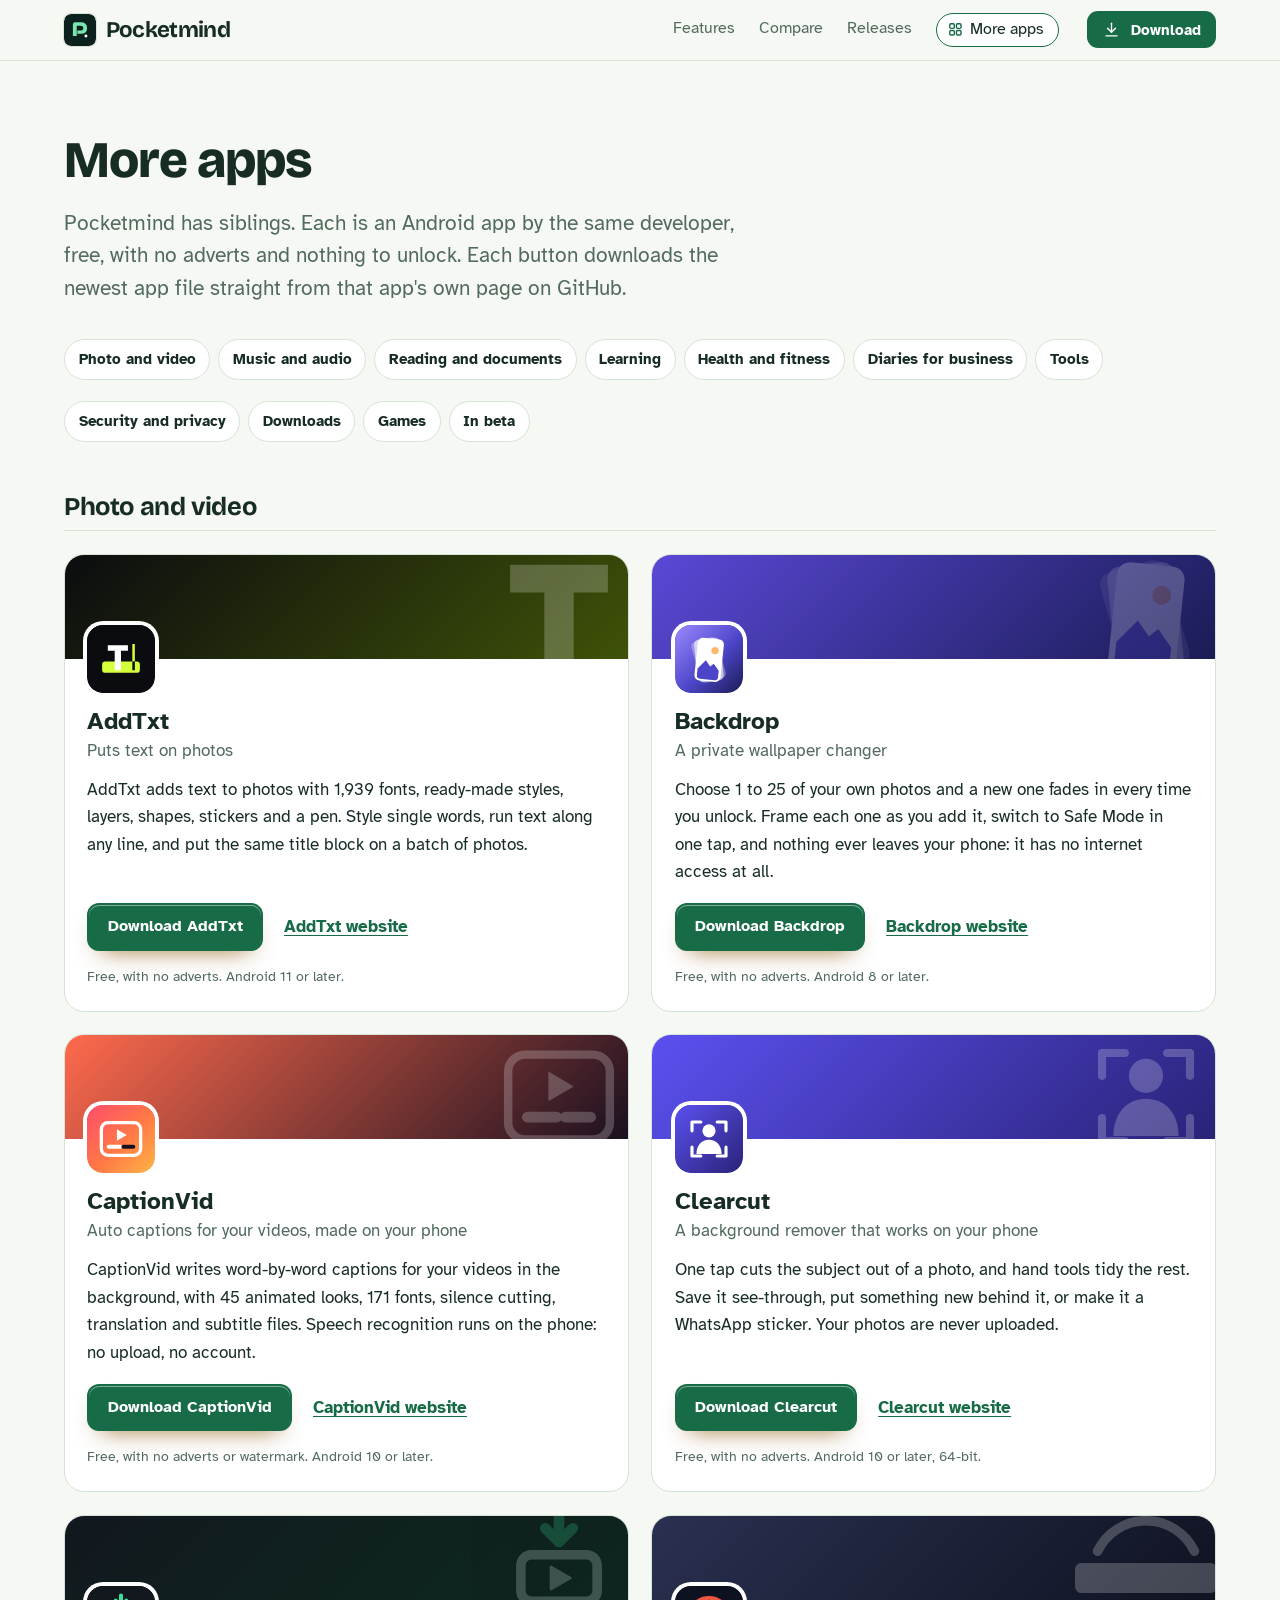
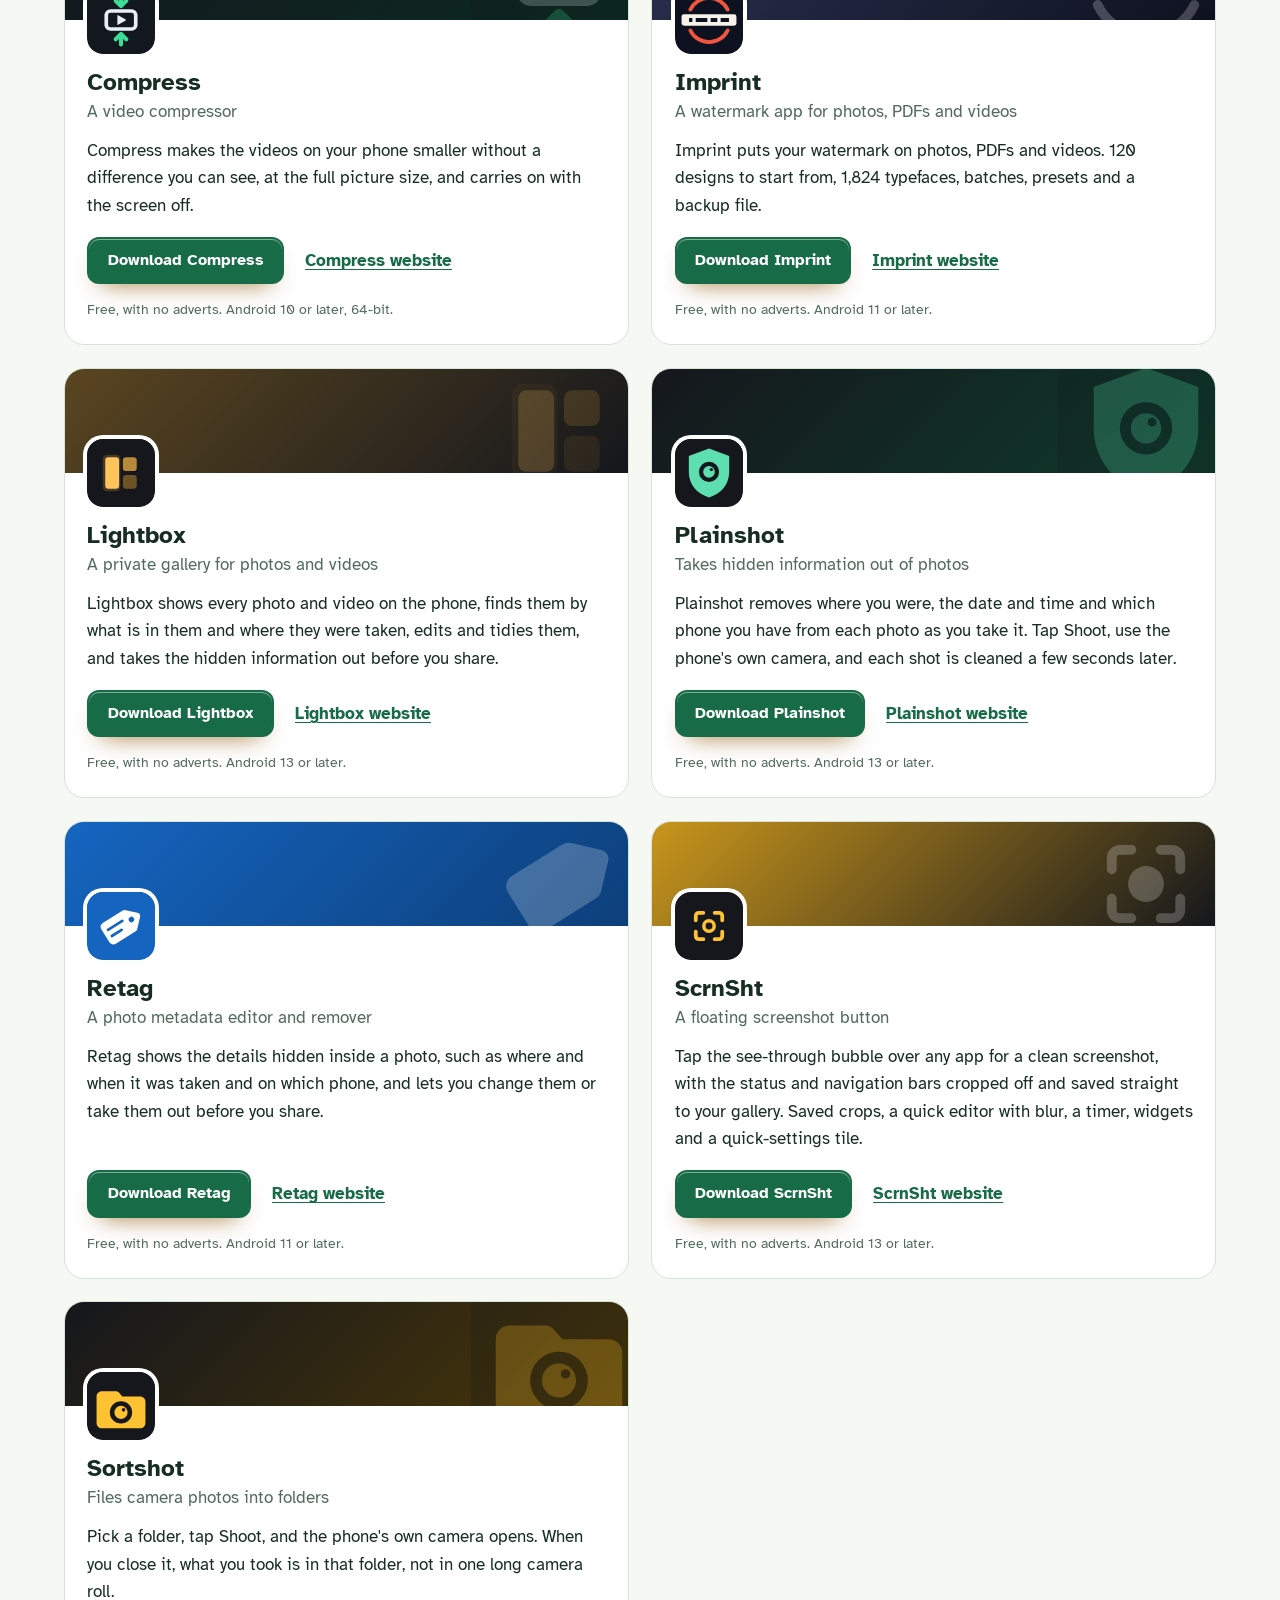
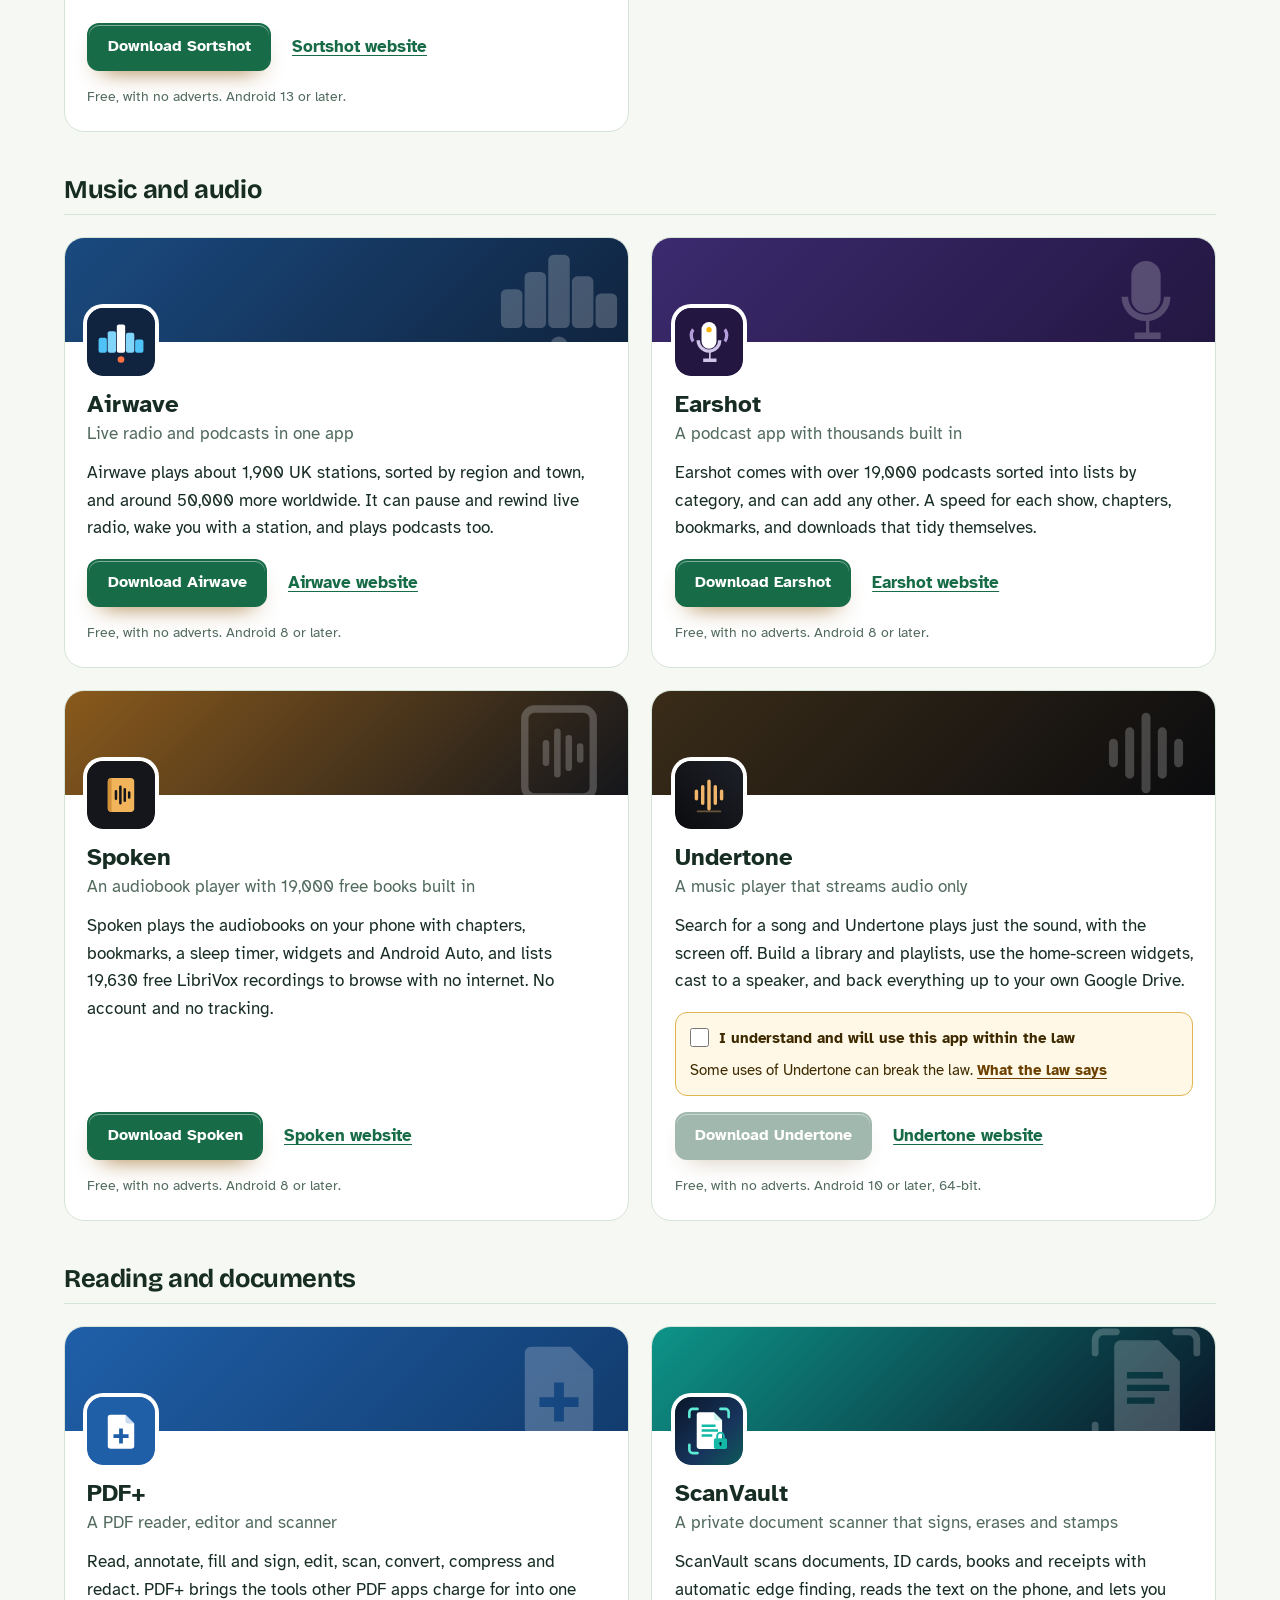
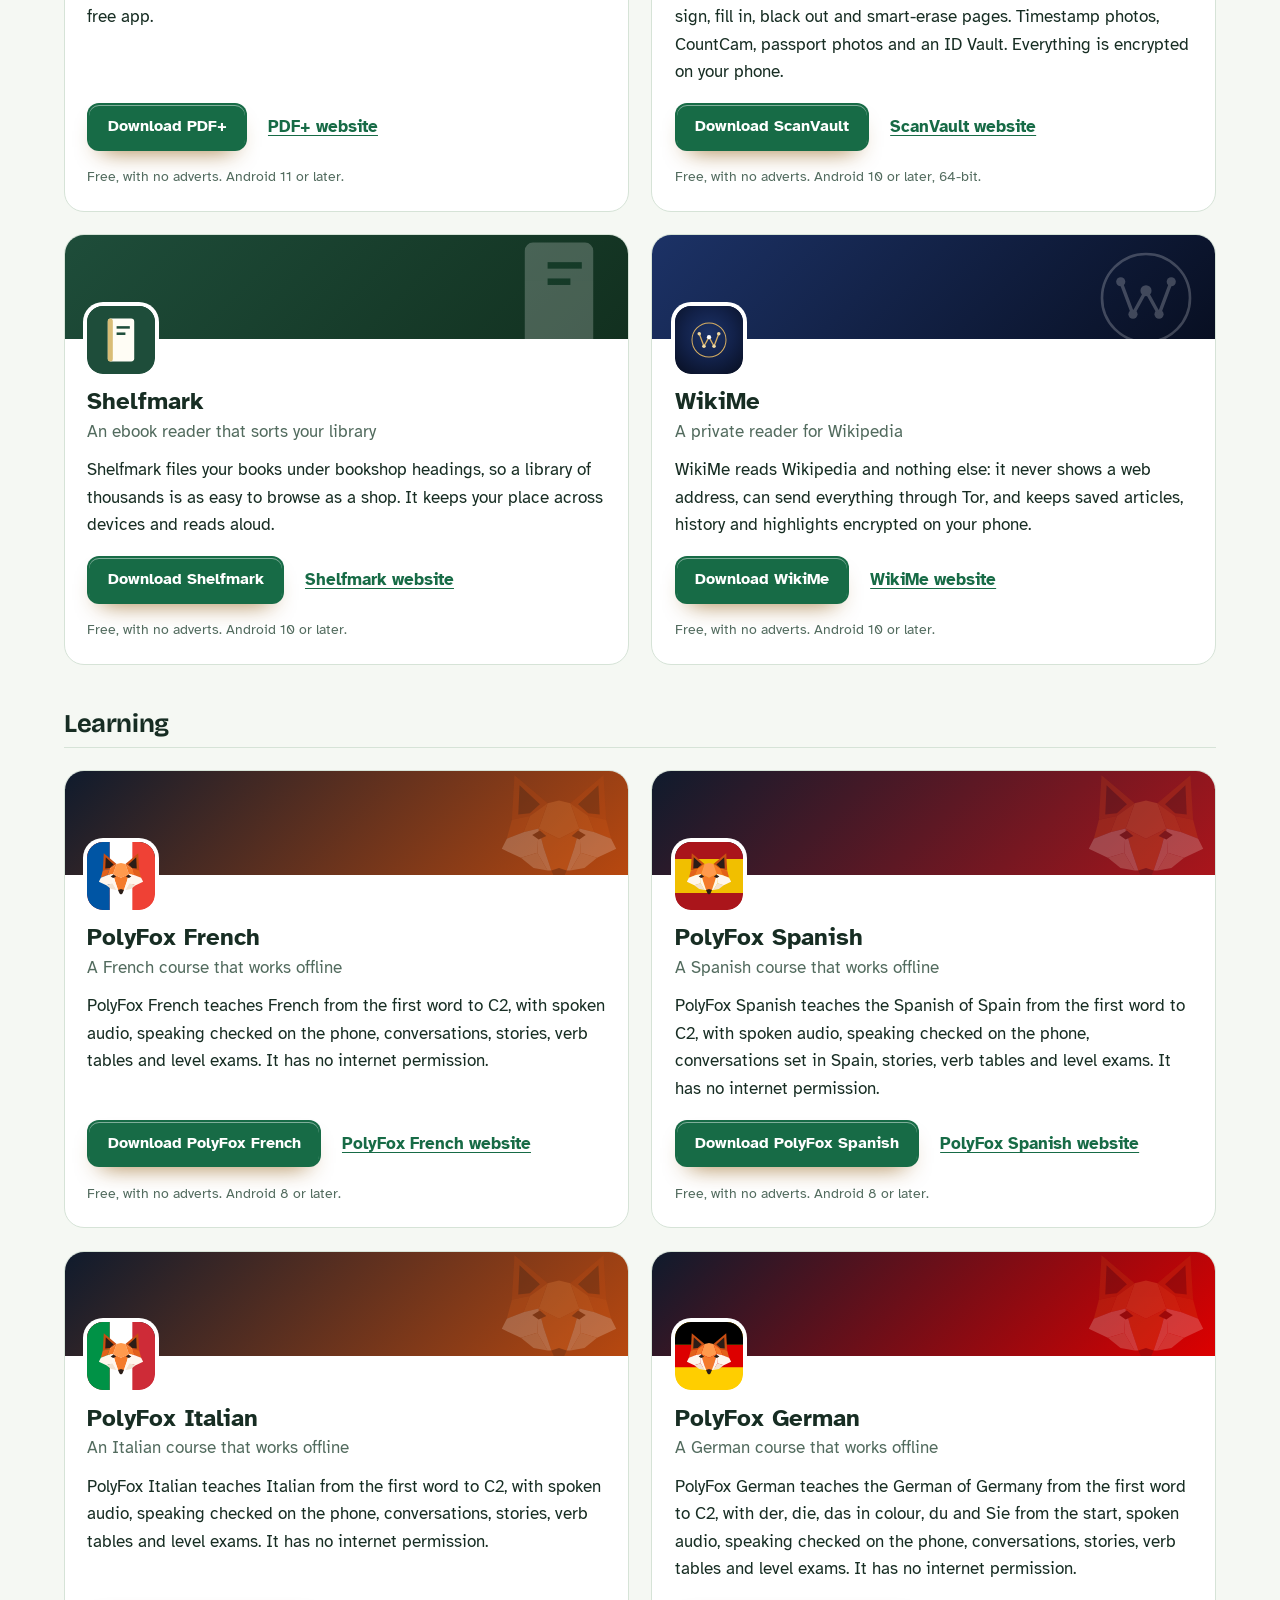
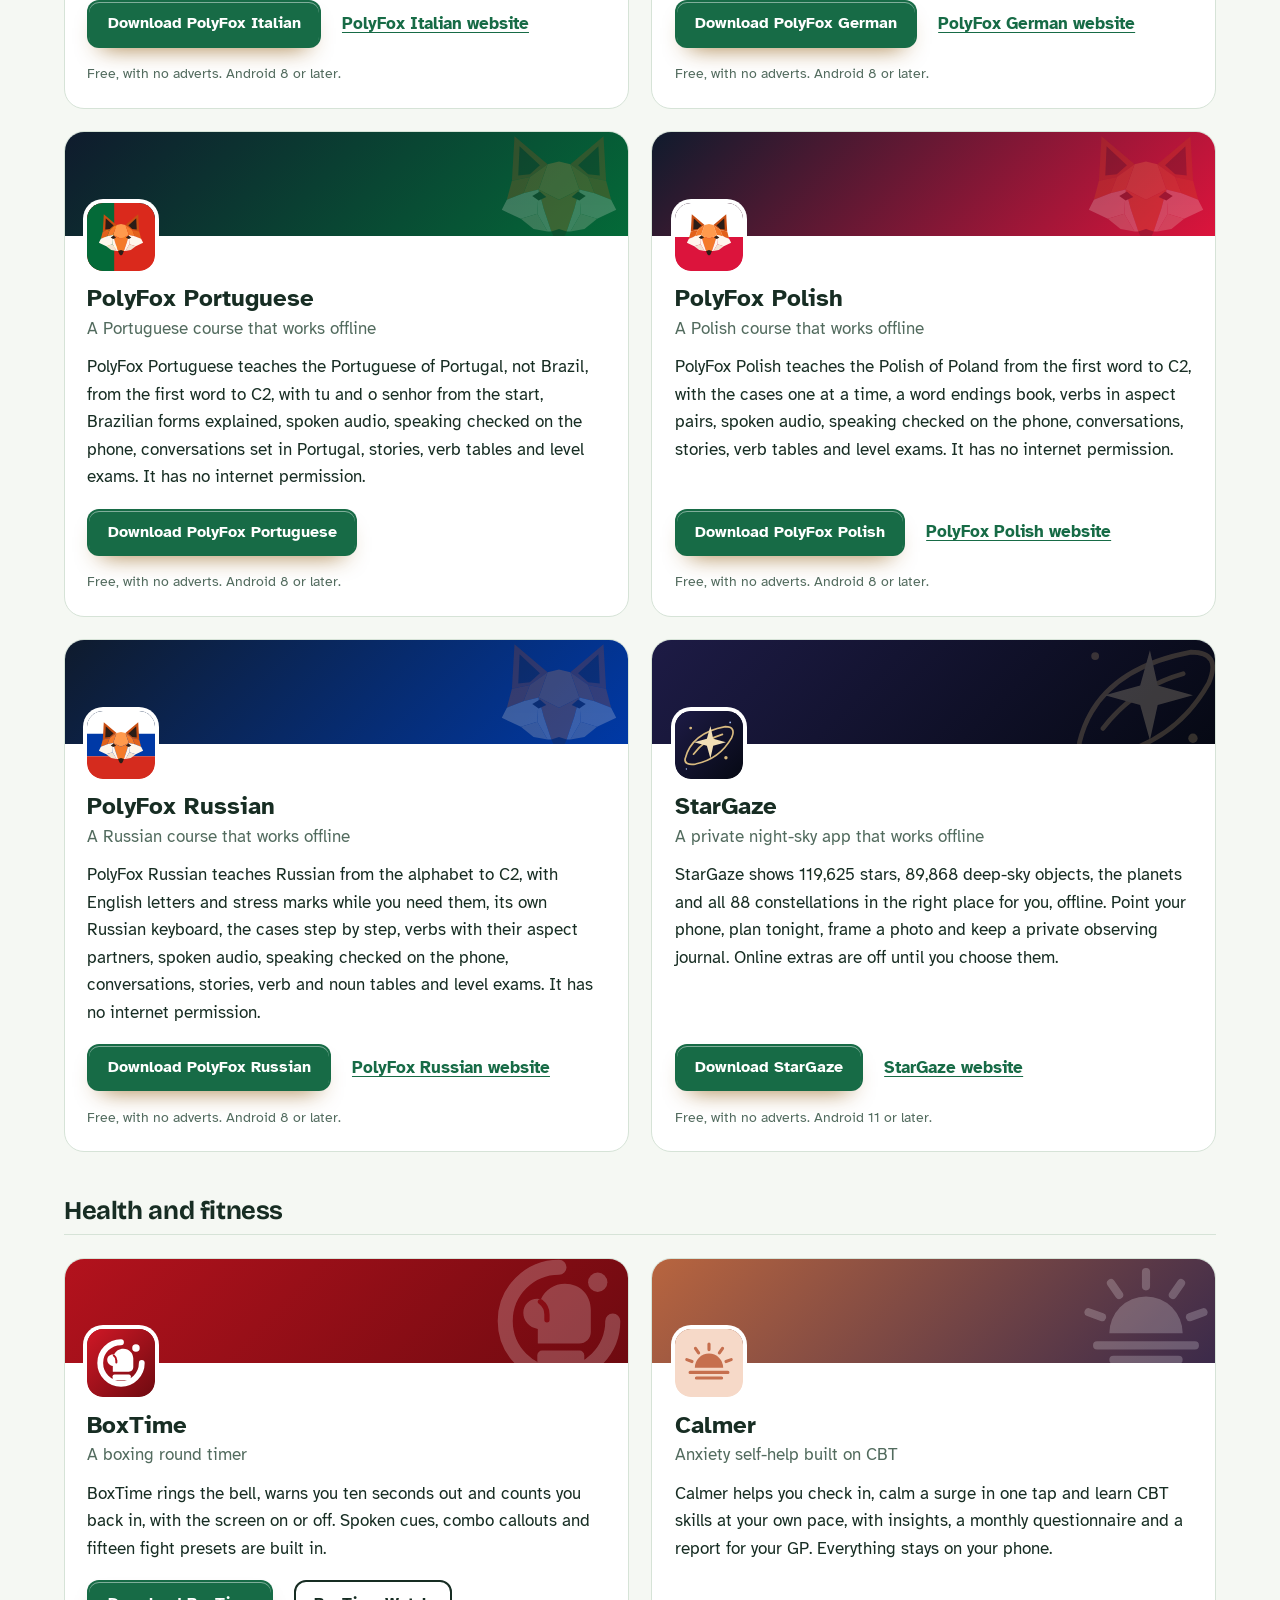
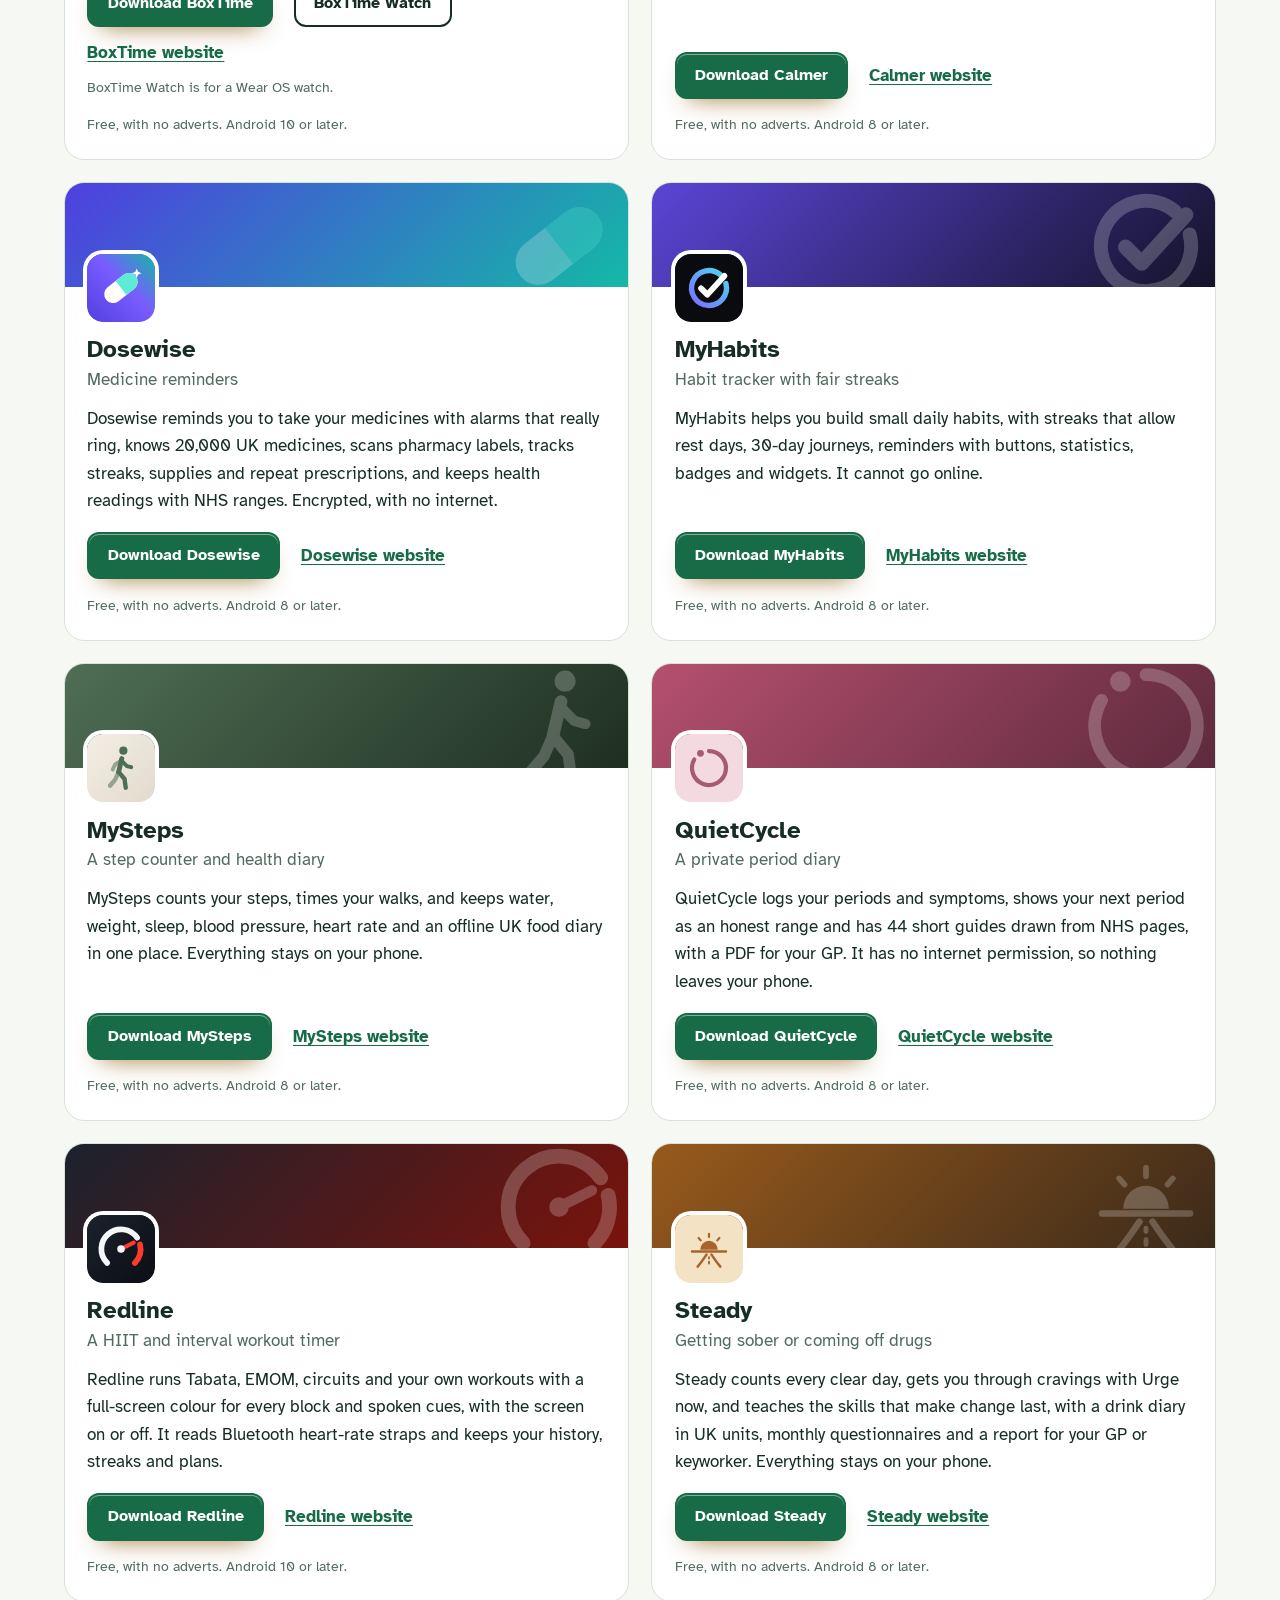
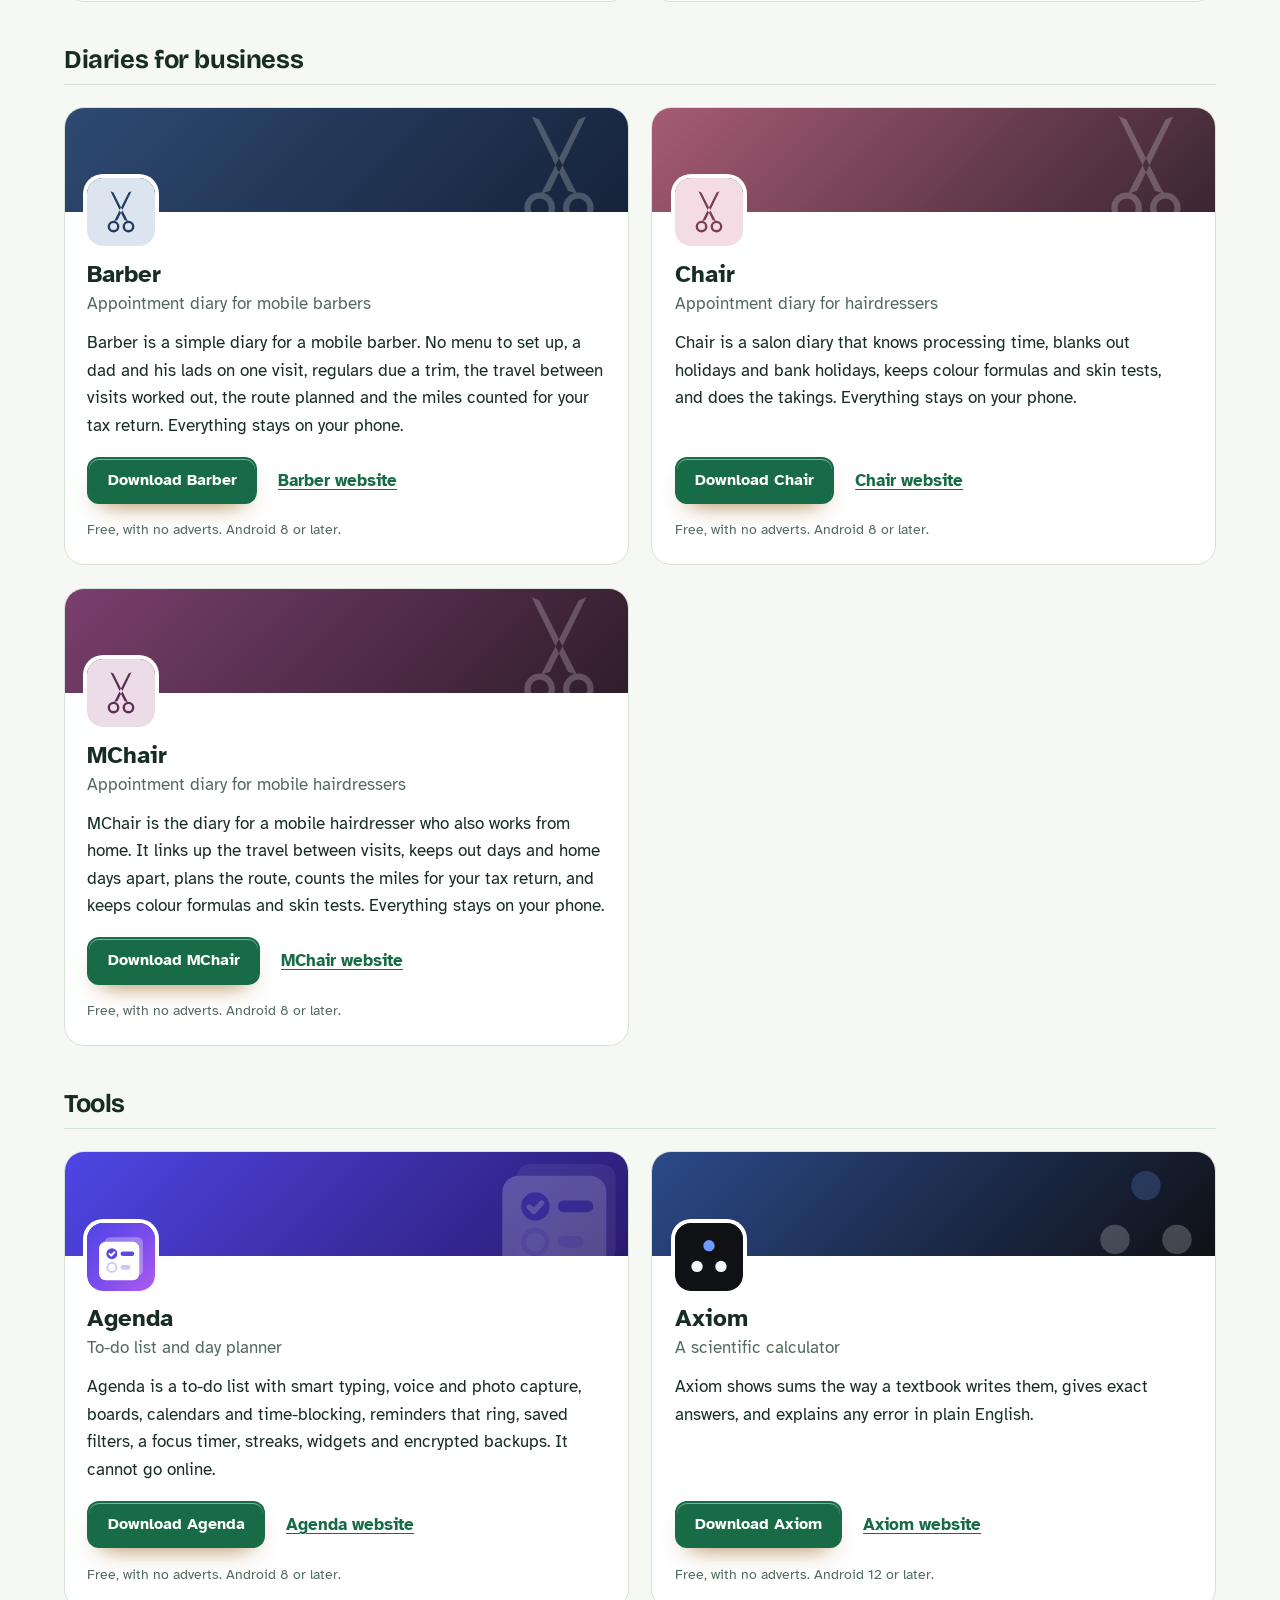
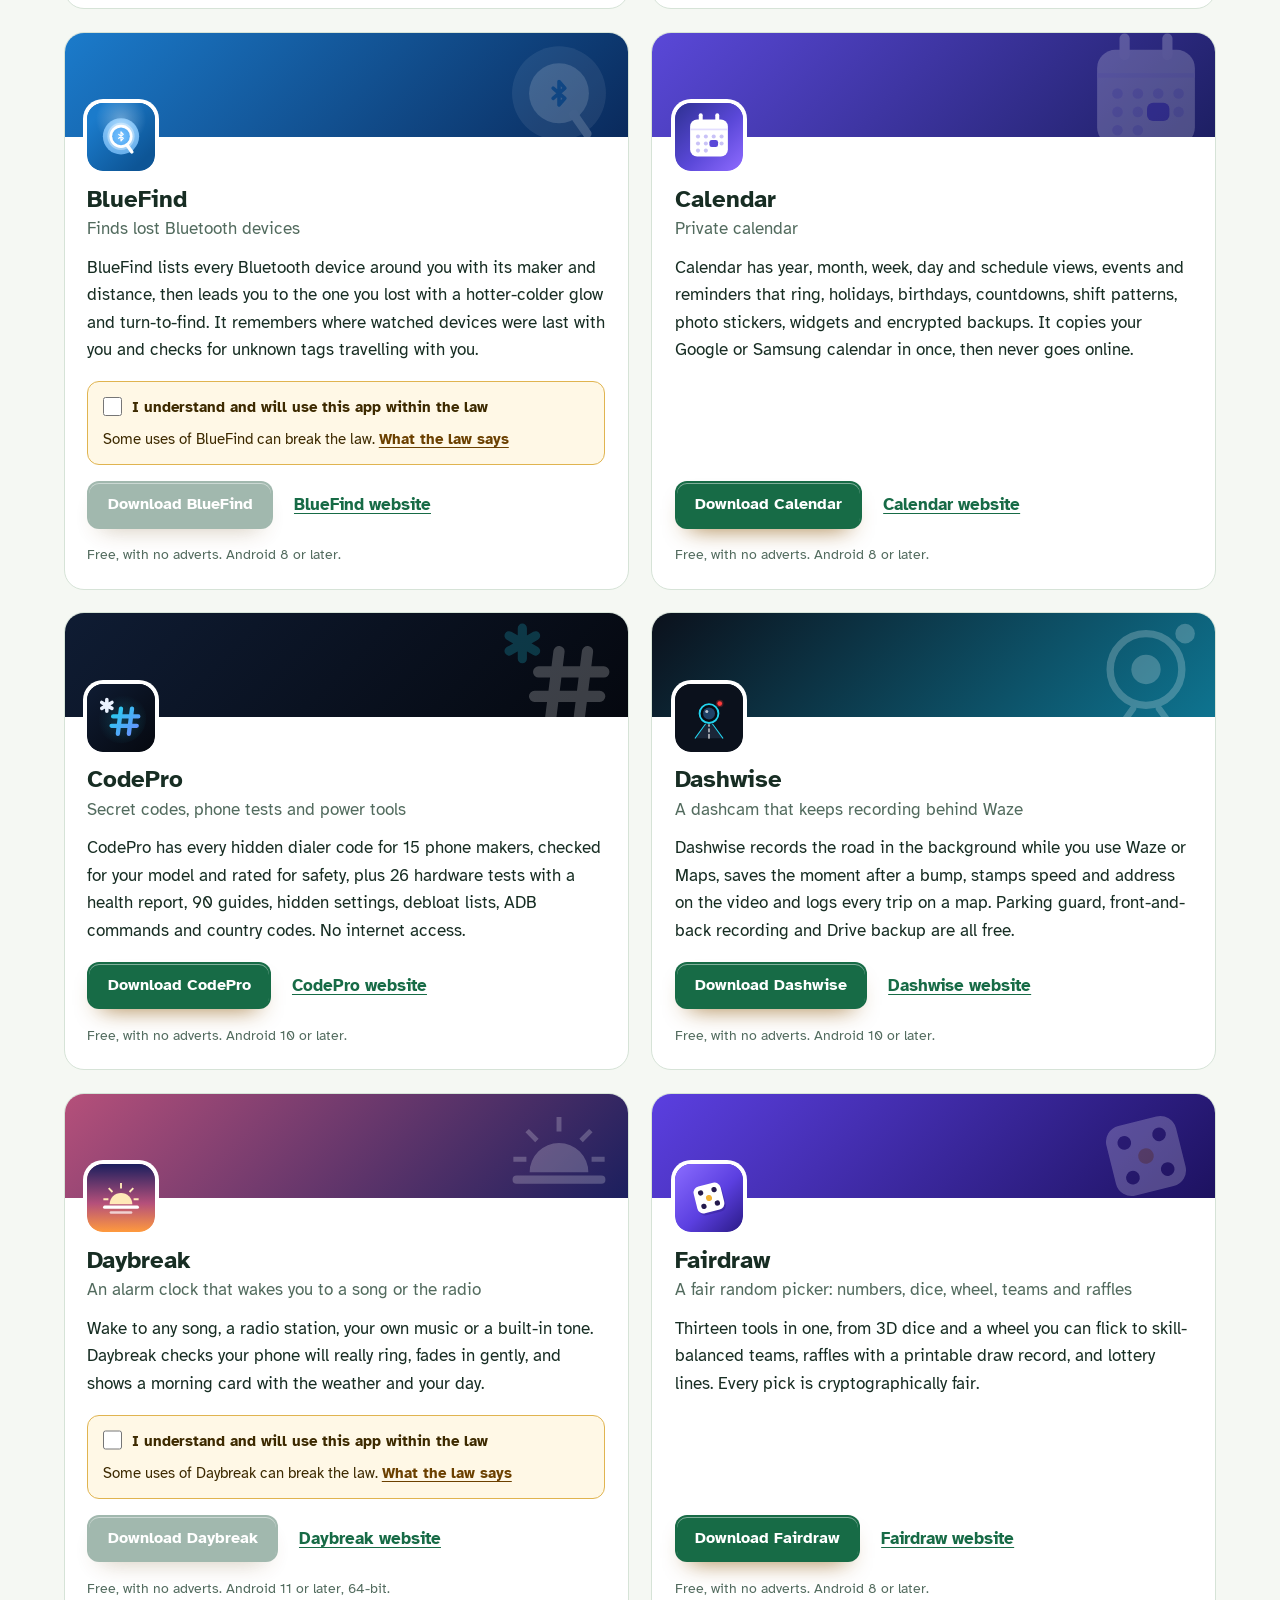
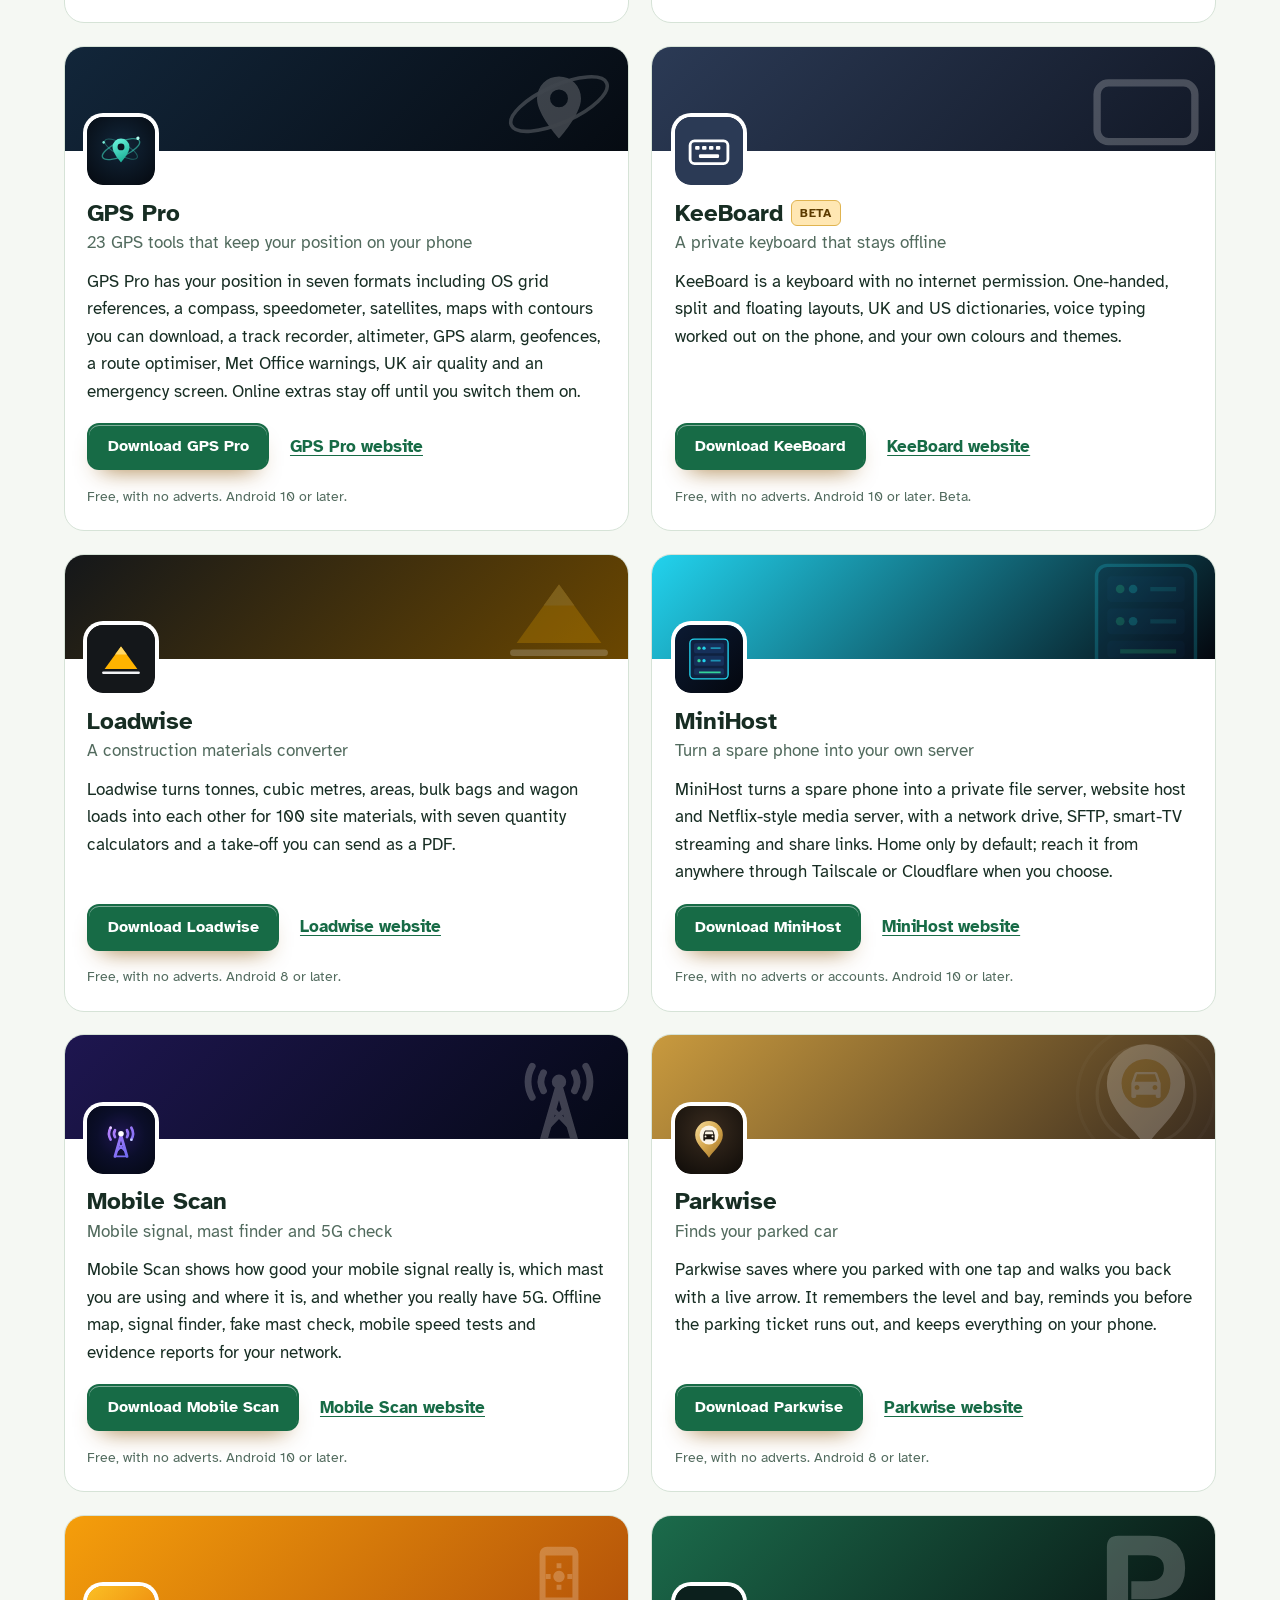
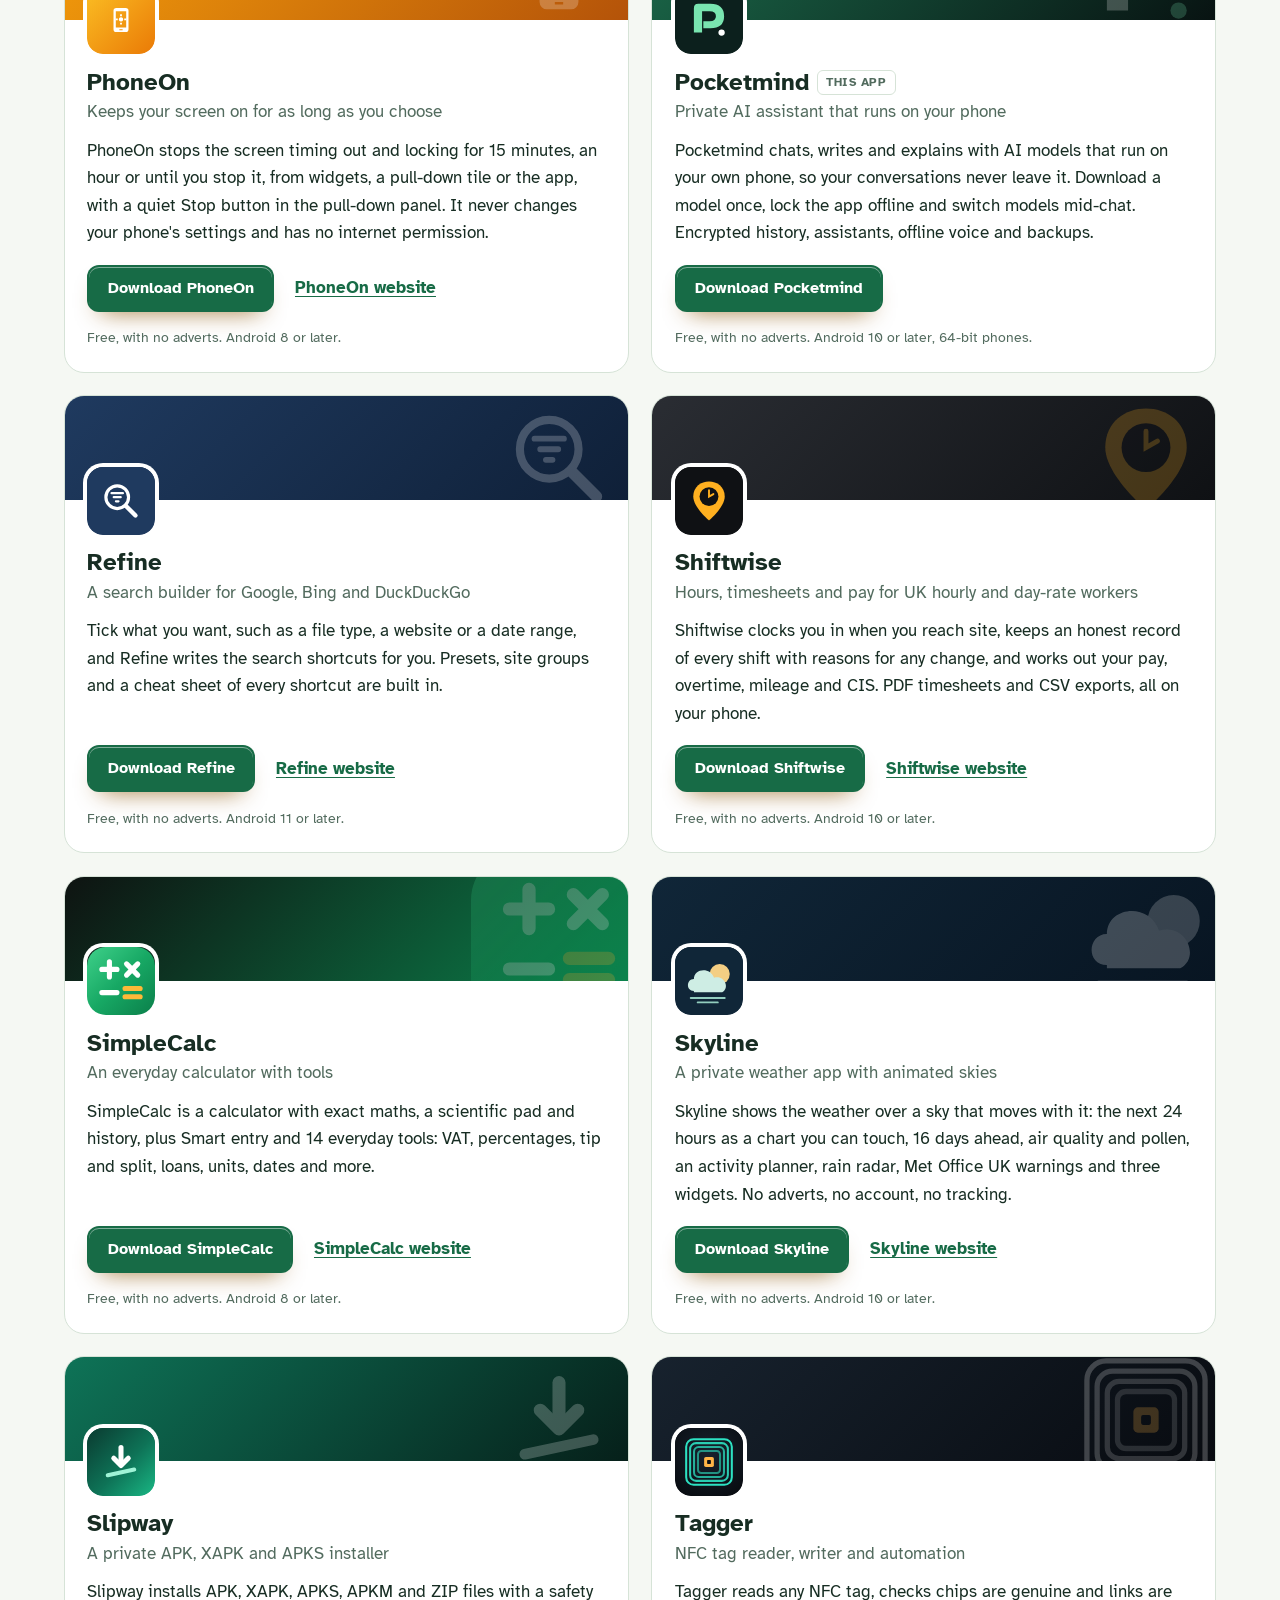
==== commit 4e6d276d: "More apps: add Slipway" ====
--- a/more-apps.html
+++ b/more-apps.html
@@ -4,7 +4,7 @@
 <meta charset="utf-8">
 <meta name="viewport" content="width=device-width, initial-scale=1">
 <title>More free Android apps from the maker of Pocketmind</title>
-<meta name="description" content="All 92 free Android apps from the maker of Pocketmind, in one list by category, each with its download and a link to its website.">
+<meta name="description" content="All 93 free Android apps from the maker of Pocketmind, in one list by category, each with its download and a link to its website.">
 <meta name="author" content="Jonathan Jackson">
 <link rel="canonical" href="https://customgpter.github.io/pocketmind/more-apps.html">
 <meta name="theme-color" content="#f5f8f3" media="(prefers-color-scheme: light)">
@@ -12,7 +12,7 @@
 <meta property="og:type" content="website">
 <meta property="og:site_name" content="Pocketmind">
 <meta property="og:title" content="More free Android apps from the maker of Pocketmind">
-<meta property="og:description" content="All 92 free Android apps from the maker of Pocketmind, in one list by category, each with its download and a link to its website.">
+<meta property="og:description" content="All 93 free Android apps from the maker of Pocketmind, in one list by category, each with its download and a link to its website.">
 <meta property="og:url" content="https://customgpter.github.io/pocketmind/more-apps.html">
 <meta property="og:image" content="https://customgpter.github.io/pocketmind/assets/og.png">
 <meta property="og:image:width" content="1200">
@@ -26,7 +26,7 @@
 <link rel="preload" href="./assets/fonts/atkinson-hyperlegible-latin-400-normal.woff2" as="font" type="font/woff2" crossorigin>
 <link rel="stylesheet" href="./assets/site.css?v=1">
 <link rel="stylesheet" href="./assets/house.css?v=1">
-<script type="application/ld+json">{"@context":"https://schema.org","@type":"ItemList","name":"Apps from the maker of Pocketmind","url":"https://customgpter.github.io/pocketmind/more-apps.html","itemListElement":[{"@type":"ListItem","position":1,"name":"AddTxt","url":"https://customgpter.github.io/addtxt/"},{"@type":"ListItem","position":2,"name":"Backdrop","url":"https://customgpter.github.io/backdrop/"},{"@type":"ListItem","position":3,"name":"CaptionVid","url":"https://customgpter.github.io/captionvid/"},{"@type":"ListItem","position":4,"name":"Clearcut","url":"https://customgpter.github.io/clearcut/"},{"@type":"ListItem","position":5,"name":"Compress","url":"https://customgpter.github.io/compress/"},{"@type":"ListItem","position":6,"name":"Imprint","url":"https://customgpter.github.io/imprint/"},{"@type":"ListItem","position":7,"name":"Lightbox","url":"https://customgpter.github.io/lightbox/"},{"@type":"ListItem","position":8,"name":"Plainshot","url":"https://customgpter.github.io/plainshot/"},{"@type":"ListItem","position":9,"name":"Retag","url":"https://customgpter.github.io/retag/"},{"@type":"ListItem","position":10,"name":"ScrnSht","url":"https://customgpter.github.io/scrnsht/"},{"@type":"ListItem","position":11,"name":"Sortshot","url":"https://customgpter.github.io/sortshot/"},{"@type":"ListItem","position":12,"name":"Airwave","url":"https://customgpter.github.io/airwave/"},{"@type":"ListItem","position":13,"name":"Earshot","url":"https://customgpter.github.io/earshot/"},{"@type":"ListItem","position":14,"name":"Spoken","url":"https://customgpter.github.io/spoken/"},{"@type":"ListItem","position":15,"name":"Undertone","url":"https://customgpter.github.io/undertone/"},{"@type":"ListItem","position":16,"name":"PDF+","url":"https://customgpter.github.io/pdfplus/"},{"@type":"ListItem","position":17,"name":"ScanVault","url":"https://customgpter.github.io/scanvault/"},{"@type":"ListItem","position":18,"name":"Shelfmark","url":"https://customgpter.github.io/shelfmark/"},{"@type":"ListItem","position":19,"name":"WikiMe","url":"https://customgpter.github.io/wikime/"},{"@type":"ListItem","position":20,"name":"PolyFox French","url":"https://customgpter.github.io/polyfox/"},{"@type":"ListItem","position":21,"name":"PolyFox German","url":"https://customgpter.github.io/polyfox-german/"},{"@type":"ListItem","position":22,"name":"PolyFox Polish","url":"https://customgpter.github.io/polyfox-polish/"},{"@type":"ListItem","position":23,"name":"PolyFox Russian","url":"https://customgpter.github.io/polyfox-russian/"},{"@type":"ListItem","position":24,"name":"StarGaze","url":"https://customgpter.github.io/stargaze/"},{"@type":"ListItem","position":25,"name":"BoxTime","url":"https://customgpter.github.io/boxtime/"},{"@type":"ListItem","position":26,"name":"Calmer","url":"https://customgpter.github.io/calmer/"},{"@type":"ListItem","position":27,"name":"Dosewise","url":"https://customgpter.github.io/dosewise/"},{"@type":"ListItem","position":28,"name":"MyHabits","url":"https://customgpter.github.io/myhabits/"},{"@type":"ListItem","position":29,"name":"MySteps","url":"https://customgpter.github.io/mysteps/"},{"@type":"ListItem","position":30,"name":"QuietCycle","url":"https://customgpter.github.io/quietcycle/"},{"@type":"ListItem","position":31,"name":"Redline","url":"https://customgpter.github.io/redline/"},{"@type":"ListItem","position":32,"name":"Steady","url":"https://customgpter.github.io/steady/"},{"@type":"ListItem","position":33,"name":"Barber","url":"https://customgpter.github.io/barber/"},{"@type":"ListItem","position":34,"name":"Chair","url":"https://customgpter.github.io/chair/"},{"@type":"ListItem","position":35,"name":"MChair","url":"https://customgpter.github.io/mchair/"},{"@type":"ListItem","position":36,"name":"Agenda","url":"https://customgpter.github.io/agenda/"},{"@type":"ListItem","position":37,"name":"Axiom","url":"https://customgpter.github.io/axiom/"},{"@type":"ListItem","position":38,"name":"BlueFind","url":"https://customgpter.github.io/bluefind/"},{"@type":"ListItem","position":39,"name":"Calendar","url":"https://customgpter.github.io/calendar/"},{"@type":"ListItem","position":40,"name":"CodePro","url":"https://customgpter.github.io/codepro/"},{"@type":"ListItem","position":41,"name":"Dashwise","url":"https://customgpter.github.io/dashwise/"},{"@type":"ListItem","position":42,"name":"Daybreak","url":"https://customgpter.github.io/daybreak/"},{"@type":"ListItem","position":43,"name":"Fairdraw","url":"https://customgpter.github.io/fairdraw/"},{"@type":"ListItem","position":44,"name":"GPS Pro","url":"https://customgpter.github.io/gpspro/"},{"@type":"ListItem","position":45,"name":"KeeBoard","url":"https://customgpter.github.io/keeboard/"},{"@type":"ListItem","position":46,"name":"Loadwise","url":"https://customgpter.github.io/loadwise/"},{"@type":"ListItem","position":47,"name":"MiniHost","url":"https://customgpter.github.io/minihost/"},{"@type":"ListItem","position":48,"name":"Mobile Scan","url":"https://customgpter.github.io/mobilescan/"},{"@type":"ListItem","position":49,"name":"Parkwise","url":"https://customgpter.github.io/parkwise/"},{"@type":"ListItem","position":50,"name":"Pocketmind","url":"https://customgpter.github.io/pocketmind/"},{"@type":"ListItem","position":51,"name":"Refine","url":"https://customgpter.github.io/refine/"},{"@type":"ListItem","position":52,"name":"Shiftwise","url":"https://customgpter.github.io/shiftwise/"},{"@type":"ListItem","position":53,"name":"SimpleCalc","url":"https://customgpter.github.io/simplecalc/"},{"@type":"ListItem","position":54,"name":"Skyline","url":"https://customgpter.github.io/skyline/"},{"@type":"ListItem","position":55,"name":"Tagger","url":"https://customgpter.github.io/tagger/"},{"@type":"ListItem","position":56,"name":"TotalClean","url":"https://customgpter.github.io/totalclean/"},{"@type":"ListItem","position":57,"name":"TVLink","url":"https://customgpter.github.io/tvlink/"},{"@type":"ListItem","position":58,"name":"Unbox","url":"https://customgpter.github.io/unbox/"},{"@type":"ListItem","position":59,"name":"WhatsKeep","url":"https://customgpter.github.io/whatskeep/"},{"@type":"ListItem","position":60,"name":"WiFi Scan","url":"https://customgpter.github.io/wifiscan/"},{"@type":"ListItem","position":61,"name":"Auditly","url":"https://customgpter.github.io/auditly/"},{"@type":"ListItem","position":62,"name":"Backchannel","url":"https://customgpter.github.io/backchannel/"},{"@type":"ListItem","position":63,"name":"ENotes","url":"https://customgpter.github.io/enotes/"},{"@type":"ListItem","position":64,"name":"FindMe","url":"https://customgpter.github.io/findme/"},{"@type":"ListItem","position":65,"name":"iLock","url":"https://customgpter.github.io/ilock/"},{"@type":"ListItem","position":66,"name":"ImSafe","url":"https://customgpter.github.io/imsafe/"},{"@type":"ListItem","position":67,"name":"IShred","url":"https://customgpter.github.io/ishred/"},{"@type":"ListItem","position":68,"name":"LockBox","url":"https://customgpter.github.io/lockbox/"},{"@type":"ListItem","position":69,"name":"PassVault","url":"https://customgpter.github.io/passvault/"},{"@type":"ListItem","position":70,"name":"SpyFind","url":"https://customgpter.github.io/spyfind/"},{"@type":"ListItem","position":71,"name":"TextWipe","url":"https://customgpter.github.io/textwipe/"},{"@type":"ListItem","position":72,"name":"Tracewire","url":"https://customgpter.github.io/tracewire/"},{"@type":"ListItem","position":73,"name":"Vigil","url":"https://customgpter.github.io/vigil/"},{"@type":"ListItem","position":74,"name":"Grab","url":"https://customgpter.github.io/grab/"},{"@type":"ListItem","position":75,"name":"Swarm","url":"https://customgpter.github.io/swarm/"},{"@type":"ListItem","position":76,"name":"Plane Games","url":"https://customgpter.github.io/plane-games/"},{"@type":"ListItem","position":77,"name":"Ninefold","url":"https://customgpter.github.io/ninefold/"},{"@type":"ListItem","position":78,"name":"Cubewise","url":"https://customgpter.github.io/cubewise/"},{"@type":"ListItem","position":79,"name":"Tilewise","url":"https://customgpter.github.io/tilewise/"},{"@type":"ListItem","position":80,"name":"Letterwise","url":"https://customgpter.github.io/letterwise/"},{"@type":"ListItem","position":81,"name":"Kingside","url":"https://customgpter.github.io/kingside/"},{"@type":"ListItem","position":82,"name":"Deckhand","url":"https://customgpter.github.io/deckhand/"},{"@type":"ListItem","position":83,"name":"SNESForge","url":"https://customgpter.github.io/snesforge/"},{"@type":"ListItem","position":84,"name":"Fame Boy","url":"https://customgpter.github.io/fameboy/"},{"@type":"ListItem","position":85,"name":"PSPPro","url":"https://customgpter.github.io/psppro/"},{"@type":"ListItem","position":86,"name":"MegaGen","url":"https://customgpter.github.io/megagen/"},{"@type":"ListItem","position":87,"name":"QVR","url":"https://customgpter.github.io/qvr/"},{"@type":"ListItem","position":88,"name":"QVR Watch","url":"https://customgpter.github.io/qvr-watch/"},{"@type":"ListItem","position":89,"name":"QVRLite","url":"https://customgpter.github.io/qvrlite/"},{"@type":"ListItem","position":90,"name":"Onionz","url":"https://customgpter.github.io/onionz/"},{"@type":"ListItem","position":91,"name":"OnionzWeb","url":"https://customgpter.github.io/onionzweb/"}]}</script>
+<script type="application/ld+json">{"@context":"https://schema.org","@type":"ItemList","name":"Apps from the maker of Pocketmind","url":"https://customgpter.github.io/pocketmind/more-apps.html","itemListElement":[{"@type":"ListItem","position":1,"name":"AddTxt","url":"https://customgpter.github.io/addtxt/"},{"@type":"ListItem","position":2,"name":"Backdrop","url":"https://customgpter.github.io/backdrop/"},{"@type":"ListItem","position":3,"name":"CaptionVid","url":"https://customgpter.github.io/captionvid/"},{"@type":"ListItem","position":4,"name":"Clearcut","url":"https://customgpter.github.io/clearcut/"},{"@type":"ListItem","position":5,"name":"Compress","url":"https://customgpter.github.io/compress/"},{"@type":"ListItem","position":6,"name":"Imprint","url":"https://customgpter.github.io/imprint/"},{"@type":"ListItem","position":7,"name":"Lightbox","url":"https://customgpter.github.io/lightbox/"},{"@type":"ListItem","position":8,"name":"Plainshot","url":"https://customgpter.github.io/plainshot/"},{"@type":"ListItem","position":9,"name":"Retag","url":"https://customgpter.github.io/retag/"},{"@type":"ListItem","position":10,"name":"ScrnSht","url":"https://customgpter.github.io/scrnsht/"},{"@type":"ListItem","position":11,"name":"Sortshot","url":"https://customgpter.github.io/sortshot/"},{"@type":"ListItem","position":12,"name":"Airwave","url":"https://customgpter.github.io/airwave/"},{"@type":"ListItem","position":13,"name":"Earshot","url":"https://customgpter.github.io/earshot/"},{"@type":"ListItem","position":14,"name":"Spoken","url":"https://customgpter.github.io/spoken/"},{"@type":"ListItem","position":15,"name":"Undertone","url":"https://customgpter.github.io/undertone/"},{"@type":"ListItem","position":16,"name":"PDF+","url":"https://customgpter.github.io/pdfplus/"},{"@type":"ListItem","position":17,"name":"ScanVault","url":"https://customgpter.github.io/scanvault/"},{"@type":"ListItem","position":18,"name":"Shelfmark","url":"https://customgpter.github.io/shelfmark/"},{"@type":"ListItem","position":19,"name":"WikiMe","url":"https://customgpter.github.io/wikime/"},{"@type":"ListItem","position":20,"name":"PolyFox French","url":"https://customgpter.github.io/polyfox/"},{"@type":"ListItem","position":21,"name":"PolyFox German","url":"https://customgpter.github.io/polyfox-german/"},{"@type":"ListItem","position":22,"name":"PolyFox Polish","url":"https://customgpter.github.io/polyfox-polish/"},{"@type":"ListItem","position":23,"name":"PolyFox Russian","url":"https://customgpter.github.io/polyfox-russian/"},{"@type":"ListItem","position":24,"name":"StarGaze","url":"https://customgpter.github.io/stargaze/"},{"@type":"ListItem","position":25,"name":"BoxTime","url":"https://customgpter.github.io/boxtime/"},{"@type":"ListItem","position":26,"name":"Calmer","url":"https://customgpter.github.io/calmer/"},{"@type":"ListItem","position":27,"name":"Dosewise","url":"https://customgpter.github.io/dosewise/"},{"@type":"ListItem","position":28,"name":"MyHabits","url":"https://customgpter.github.io/myhabits/"},{"@type":"ListItem","position":29,"name":"MySteps","url":"https://customgpter.github.io/mysteps/"},{"@type":"ListItem","position":30,"name":"QuietCycle","url":"https://customgpter.github.io/quietcycle/"},{"@type":"ListItem","position":31,"name":"Redline","url":"https://customgpter.github.io/redline/"},{"@type":"ListItem","position":32,"name":"Steady","url":"https://customgpter.github.io/steady/"},{"@type":"ListItem","position":33,"name":"Barber","url":"https://customgpter.github.io/barber/"},{"@type":"ListItem","position":34,"name":"Chair","url":"https://customgpter.github.io/chair/"},{"@type":"ListItem","position":35,"name":"MChair","url":"https://customgpter.github.io/mchair/"},{"@type":"ListItem","position":36,"name":"Agenda","url":"https://customgpter.github.io/agenda/"},{"@type":"ListItem","position":37,"name":"Axiom","url":"https://customgpter.github.io/axiom/"},{"@type":"ListItem","position":38,"name":"BlueFind","url":"https://customgpter.github.io/bluefind/"},{"@type":"ListItem","position":39,"name":"Calendar","url":"https://customgpter.github.io/calendar/"},{"@type":"ListItem","position":40,"name":"CodePro","url":"https://customgpter.github.io/codepro/"},{"@type":"ListItem","position":41,"name":"Dashwise","url":"https://customgpter.github.io/dashwise/"},{"@type":"ListItem","position":42,"name":"Daybreak","url":"https://customgpter.github.io/daybreak/"},{"@type":"ListItem","position":43,"name":"Fairdraw","url":"https://customgpter.github.io/fairdraw/"},{"@type":"ListItem","position":44,"name":"GPS Pro","url":"https://customgpter.github.io/gpspro/"},{"@type":"ListItem","position":45,"name":"KeeBoard","url":"https://customgpter.github.io/keeboard/"},{"@type":"ListItem","position":46,"name":"Loadwise","url":"https://customgpter.github.io/loadwise/"},{"@type":"ListItem","position":47,"name":"MiniHost","url":"https://customgpter.github.io/minihost/"},{"@type":"ListItem","position":48,"name":"Mobile Scan","url":"https://customgpter.github.io/mobilescan/"},{"@type":"ListItem","position":49,"name":"Parkwise","url":"https://customgpter.github.io/parkwise/"},{"@type":"ListItem","position":50,"name":"Pocketmind","url":"https://customgpter.github.io/pocketmind/"},{"@type":"ListItem","position":51,"name":"Refine","url":"https://customgpter.github.io/refine/"},{"@type":"ListItem","position":52,"name":"Shiftwise","url":"https://customgpter.github.io/shiftwise/"},{"@type":"ListItem","position":53,"name":"SimpleCalc","url":"https://customgpter.github.io/simplecalc/"},{"@type":"ListItem","position":54,"name":"Skyline","url":"https://customgpter.github.io/skyline/"},{"@type":"ListItem","position":55,"name":"Slipway","url":"https://customgpter.github.io/slipway/"},{"@type":"ListItem","position":56,"name":"Tagger","url":"https://customgpter.github.io/tagger/"},{"@type":"ListItem","position":57,"name":"TotalClean","url":"https://customgpter.github.io/totalclean/"},{"@type":"ListItem","position":58,"name":"TVLink","url":"https://customgpter.github.io/tvlink/"},{"@type":"ListItem","position":59,"name":"Unbox","url":"https://customgpter.github.io/unbox/"},{"@type":"ListItem","position":60,"name":"WhatsKeep","url":"https://customgpter.github.io/whatskeep/"},{"@type":"ListItem","position":61,"name":"WiFi Scan","url":"https://customgpter.github.io/wifiscan/"},{"@type":"ListItem","position":62,"name":"Auditly","url":"https://customgpter.github.io/auditly/"},{"@type":"ListItem","position":63,"name":"Backchannel","url":"https://customgpter.github.io/backchannel/"},{"@type":"ListItem","position":64,"name":"ENotes","url":"https://customgpter.github.io/enotes/"},{"@type":"ListItem","position":65,"name":"FindMe","url":"https://customgpter.github.io/findme/"},{"@type":"ListItem","position":66,"name":"iLock","url":"https://customgpter.github.io/ilock/"},{"@type":"ListItem","position":67,"name":"ImSafe","url":"https://customgpter.github.io/imsafe/"},{"@type":"ListItem","position":68,"name":"IShred","url":"https://customgpter.github.io/ishred/"},{"@type":"ListItem","position":69,"name":"LockBox","url":"https://customgpter.github.io/lockbox/"},{"@type":"ListItem","position":70,"name":"PassVault","url":"https://customgpter.github.io/passvault/"},{"@type":"ListItem","position":71,"name":"SpyFind","url":"https://customgpter.github.io/spyfind/"},{"@type":"ListItem","position":72,"name":"TextWipe","url":"https://customgpter.github.io/textwipe/"},{"@type":"ListItem","position":73,"name":"Tracewire","url":"https://customgpter.github.io/tracewire/"},{"@type":"ListItem","position":74,"name":"Vigil","url":"https://customgpter.github.io/vigil/"},{"@type":"ListItem","position":75,"name":"Grab","url":"https://customgpter.github.io/grab/"},{"@type":"ListItem","position":76,"name":"Swarm","url":"https://customgpter.github.io/swarm/"},{"@type":"ListItem","position":77,"name":"Plane Games","url":"https://customgpter.github.io/plane-games/"},{"@type":"ListItem","position":78,"name":"Ninefold","url":"https://customgpter.github.io/ninefold/"},{"@type":"ListItem","position":79,"name":"Cubewise","url":"https://customgpter.github.io/cubewise/"},{"@type":"ListItem","position":80,"name":"Tilewise","url":"https://customgpter.github.io/tilewise/"},{"@type":"ListItem","position":81,"name":"Letterwise","url":"https://customgpter.github.io/letterwise/"},{"@type":"ListItem","position":82,"name":"Kingside","url":"https://customgpter.github.io/kingside/"},{"@type":"ListItem","position":83,"name":"Deckhand","url":"https://customgpter.github.io/deckhand/"},{"@type":"ListItem","position":84,"name":"SNESForge","url":"https://customgpter.github.io/snesforge/"},{"@type":"ListItem","position":85,"name":"Fame Boy","url":"https://customgpter.github.io/fameboy/"},{"@type":"ListItem","position":86,"name":"PSPPro","url":"https://customgpter.github.io/psppro/"},{"@type":"ListItem","position":87,"name":"MegaGen","url":"https://customgpter.github.io/megagen/"},{"@type":"ListItem","position":88,"name":"QVR","url":"https://customgpter.github.io/qvr/"},{"@type":"ListItem","position":89,"name":"QVR Watch","url":"https://customgpter.github.io/qvr-watch/"},{"@type":"ListItem","position":90,"name":"QVRLite","url":"https://customgpter.github.io/qvrlite/"},{"@type":"ListItem","position":91,"name":"Onionz","url":"https://customgpter.github.io/onionz/"},{"@type":"ListItem","position":92,"name":"OnionzWeb","url":"https://customgpter.github.io/onionzweb/"}]}</script>
 <link rel="stylesheet" href="./assets/apps-list.css?v=1">
 <script src="./assets/apps-list.js?v=1" defer></script>
 </head>
@@ -102,7 +102,7 @@
 <li class="mapp" style="--b:#2a2d33;--b2:#0f1114"><div class="mapp-cover" aria-hidden="true"><svg viewBox="0 0 108 108"><path d="M54 85C54 85 29 64 29 47C29 15 79 15 79 47C79 64 54 85 54 85Z" fill="#FFB020"/><circle cx="54" cy="47" r="15" fill="#0F1114"/><path d="M54 37V47L61 43" stroke="#FFB020" stroke-width="3" stroke-linecap="round" fill="none"/></svg></div><div class="mapp-body"><svg class="mapp-icon" viewBox="0 0 108 108" aria-hidden="true"><rect width="108" height="108" rx="24" fill="#0F1114"/><path d="M54 85C54 85 29 64 29 47C29 15 79 15 79 47C79 64 54 85 54 85Z" fill="#FFB020"/><circle cx="54" cy="47" r="15" fill="#0F1114"/><path d="M54 37V47L61 43" stroke="#FFB020" stroke-width="3" stroke-linecap="round" fill="none"/></svg><h3>Shiftwise</h3><p class="mapp-kind">Hours, timesheets and pay for UK hourly and day-rate workers</p><p class="mapp-say">Shiftwise clocks you in when you reach site, keeps an honest record of every shift with reasons for any change, and works out your pay, overtime, mileage and CIS. PDF timesheets and CSV exports, all on your phone.</p><p class="mapp-go"><a class="button" href="https://github.com/CustomGPTer/shiftwise/releases/latest/download/Shiftwise.apk">Download Shiftwise</a><a class="mapp-site" href="https://customgpter.github.io/shiftwise/">Shiftwise website</a></p><p class="mapp-needs">Free, with no adverts. Android 10 or later.</p></div></li>
 <li class="mapp" style="--b:#0e1311;--b2:#0b7f4a"><div class="mapp-cover" aria-hidden="true"><svg viewBox="0 0 108 108"><rect width="108" height="108" rx="30" fill="url(#scgc)"/><defs><linearGradient id="scgc" x1="0" y1="0" x2="1" y2="1"><stop offset="0" stop-color="#3fd18a"/><stop offset=".5" stop-color="#17a864"/><stop offset="1" stop-color="#0b7f4a"/></linearGradient></defs><g stroke-width="8.1" stroke-linecap="round" fill="none"><path stroke="#fff" d="M23.6 35.6h24M35.6 23.6v24M62.8 26.8l17.8 17.8M62.8 44.6l17.8-17.8M23.6 72.4h24"/><path stroke="#ffb938" d="M60.4 65.9h24M60.4 78.9h24"/></g></svg></div><div class="mapp-body"><svg class="mapp-icon" viewBox="0 0 108 108" aria-hidden="true"><rect width="108" height="108" rx="30" fill="url(#i-simplecalc-scgi)"/><defs><linearGradient id="i-simplecalc-scgi" x1="0" y1="0" x2="1" y2="1"><stop offset="0" stop-color="#3fd18a"/><stop offset=".5" stop-color="#17a864"/><stop offset="1" stop-color="#0b7f4a"/></linearGradient></defs><g stroke-width="8.1" stroke-linecap="round" fill="none"><path stroke="#fff" d="M23.6 35.6h24M35.6 23.6v24M62.8 26.8l17.8 17.8M62.8 44.6l17.8-17.8M23.6 72.4h24"/><path stroke="#ffb938" d="M60.4 65.9h24M60.4 78.9h24"/></g></svg><h3>SimpleCalc</h3><p class="mapp-kind">An everyday calculator with tools</p><p class="mapp-say">SimpleCalc is a calculator with exact maths, a scientific pad and history, plus Smart entry and 14 everyday tools: VAT, percentages, tip and split, loans, units, dates and more.</p><p class="mapp-go"><a class="button" href="https://github.com/CustomGPTer/simplecalc/releases/latest/download/SimpleCalc.apk">Download SimpleCalc</a><a class="mapp-site" href="https://customgpter.github.io/simplecalc/">SimpleCalc website</a></p><p class="mapp-needs">Free, with no adverts. Android 8 or later.</p></div></li>
 <li class="mapp" style="--b:#102638;--b2:#081522"><div class="mapp-cover" aria-hidden="true"><svg viewBox="0 0 108 108"><circle cx="71" cy="43" r="16" fill="#fff" fill-opacity=".85"/><path fill="#fff" d="M30,70C17,70 18,51 30,51C30,34 56,31 62,49C78,44 88,65 75,72L30,72Z"/><path d="M25,81L79,81M36,88L68,88" fill="none" stroke="#fff" stroke-width="3" stroke-linecap="round"/></svg></div><div class="mapp-body"><svg class="mapp-icon" viewBox="0 0 108 108" aria-hidden="true"><rect width="108" height="108" rx="24" fill="#102638"/><circle cx="71" cy="43" r="16" fill="#F4CE83"/><path fill="#CEEDE4" d="M30,70C17,70 18,51 30,51C30,34 56,31 62,49C78,44 88,65 75,72L30,72Z"/><path d="M25,81L79,81M36,88L68,88" fill="none" stroke="#92CDBE" stroke-width="3" stroke-linecap="round"/></svg><h3>Skyline</h3><p class="mapp-kind">A private weather app with animated skies</p><p class="mapp-say">Skyline shows the weather over a sky that moves with it: the next 24 hours as a chart you can touch, 16 days ahead, air quality and pollen, an activity planner, rain radar, Met Office UK warnings and three widgets. No adverts, no account, no tracking.</p><p class="mapp-go"><a class="button" href="https://github.com/CustomGPTer/skyline/releases/latest/download/Skyline.apk">Download Skyline</a><a class="mapp-site" href="https://customgpter.github.io/skyline/">Skyline website</a></p><p class="mapp-needs">Free, with no adverts. Android 10 or later.</p></div></li>
-<li class="mapp is-gated" style="--b:#17222e;--b2:#080b10"><div class="mapp-cover" aria-hidden="true"><svg viewBox="0 0 108 108"><g transform="translate(54 54) scale(1.25) translate(-54 -54)"><rect x="25" y="25" width="58" height="58" rx="9.5" fill="none" stroke="#fff" stroke-opacity="1" stroke-width="2.6"/><rect x="30" y="30" width="48" height="48" rx="7.6" fill="none" stroke="#fff" stroke-opacity=".9" stroke-width="2.6"/><rect x="35" y="35" width="38" height="38" rx="5.8" fill="none" stroke="#fff" stroke-opacity=".75" stroke-width="2.6"/><rect x="40" y="40" width="28" height="28" rx="4.2" fill="none" stroke="#fff" stroke-opacity=".6" stroke-width="2.6"/><rect x="47.8" y="47.8" width="12.4" height="12.4" rx="2.2" fill="#FFB547"/><rect x="51.6" y="51.6" width="4.8" height="4.8" rx="0.9" fill="#0B0F14"/></g></svg></div><div class="mapp-body"><svg class="mapp-icon" viewBox="0 0 108 108" aria-hidden="true"><defs><radialGradient id="i-tagger-tgg" cx="54" cy="40" r="80" gradientUnits="userSpaceOnUse"><stop offset="0" stop-color="#17222E"/><stop offset="1" stop-color="#080B10"/></radialGradient></defs><rect width="108" height="108" rx="24" fill="url(#i-tagger-tgg)"/><g transform="translate(54 54) scale(1.25) translate(-54 -54)"><rect x="25" y="25" width="58" height="58" rx="9.5" fill="none" stroke="#2DE1C2" stroke-opacity="1" stroke-width="2.6"/><rect x="30" y="30" width="48" height="48" rx="7.6" fill="none" stroke="#2DE1C2" stroke-opacity=".9" stroke-width="2.6"/><rect x="35" y="35" width="38" height="38" rx="5.8" fill="none" stroke="#2DE1C2" stroke-opacity=".75" stroke-width="2.6"/><rect x="40" y="40" width="28" height="28" rx="4.2" fill="none" stroke="#2DE1C2" stroke-opacity=".6" stroke-width="2.6"/><rect x="47.8" y="47.8" width="12.4" height="12.4" rx="2.2" fill="#FFB547"/><rect x="51.6" y="51.6" width="4.8" height="4.8" rx="0.9" fill="#0B0F14"/></g></svg><h3>Tagger</h3><p class="mapp-kind">NFC tag reader, writer and automation</p><p class="mapp-say">Tagger reads any NFC tag, checks chips are genuine and links are safe, writes 16 kinds of record, protects tags with passwords or encryption, and makes tags that run tasks on your phone. Every pro tool free, everything encrypted.</p><div class="mapp-law" data-gate><label><input type="checkbox"> I understand and will use this app within the law</label><p>Some uses of Tagger can break the law. <a href="https://customgpter.github.io/tagger/terms.html#law">What the law says</a></p><noscript><p>Turn on JavaScript to download, or use the <a href="https://customgpter.github.io/tagger/">Tagger website</a>.</p></noscript></div><p class="mapp-go"><a class="button" data-href="https://github.com/CustomGPTer/tagger/releases/latest/download/Tagger.apk" aria-disabled="true" role="link" tabindex="-1">Download Tagger</a><a class="mapp-site" href="https://customgpter.github.io/tagger/">Tagger website</a></p><p class="mapp-needs">Free, with no adverts. Android 10 or later, with NFC.</p></div></li>
+<li class="mapp is-gated" style="--b:#0e7357;--b2:#06201a"><div class="mapp-cover" aria-hidden="true"><svg viewBox="0 0 108 108"><path d="M33 75L75 66" stroke="#fff" stroke-width="6.5" stroke-linecap="round" fill="none"/><path d="M54 31L54 58" stroke="#fff" stroke-width="8" stroke-linecap="round" fill="none"/><path d="M42.5 48L54 59.5L65.5 48" stroke="#fff" stroke-width="8" stroke-linecap="round" stroke-linejoin="round" fill="none"/></svg></div><div class="mapp-body"><svg class="mapp-icon" viewBox="0 0 108 108" aria-hidden="true"><defs><linearGradient id="i-slipway-swbg" x1="0" y1="0" x2="1" y2="1"><stop offset="0" stop-color="#0a3a30"/><stop offset=".55" stop-color="#0e7357"/><stop offset="1" stop-color="#19b784"/></linearGradient></defs><rect width="108" height="108" rx="24" fill="url(#i-slipway-swbg)"/><path d="M33 75L75 66" stroke="#9ff3d6" stroke-width="6.5" stroke-linecap="round" fill="none"/><path d="M54 31L54 58" stroke="#fff" stroke-width="8" stroke-linecap="round" fill="none"/><path d="M42.5 48L54 59.5L65.5 48" stroke="#fff" stroke-width="8" stroke-linecap="round" stroke-linejoin="round" fill="none"/></svg><h3>Slipway</h3><p class="mapp-kind">A private APK, XAPK and APKS installer</p><p class="mapp-say">Slipway installs APK, XAPK, APKS, APKM and ZIP files with a safety report first: a red, amber or green verdict, permissions in plain English, signature and tracker checks. Revision-aware library, install queue and history. It has no internet access.</p><div class="mapp-law" data-gate><label><input type="checkbox"> I understand and will use this app within the law</label><p>Installing copies of apps you have no right to use can break copyright law. <a href="https://customgpter.github.io/slipway/terms.html#law">What the law says</a></p><noscript><p>Turn on JavaScript to download, or use the <a href="https://customgpter.github.io/slipway/">Slipway website</a>.</p></noscript></div><p class="mapp-go"><a class="button" data-href="https://github.com/CustomGPTer/slipway/releases/latest/download/Slipway.apk" aria-disabled="true" role="link" tabindex="-1">Download Slipway</a><a class="mapp-site" href="https://customgpter.github.io/slipway/">Slipway website</a></p><p class="mapp-needs">Free, with no adverts. Android 10 or later.</p></div></li><li class="mapp is-gated" style="--b:#17222e;--b2:#080b10"><div class="mapp-cover" aria-hidden="true"><svg viewBox="0 0 108 108"><g transform="translate(54 54) scale(1.25) translate(-54 -54)"><rect x="25" y="25" width="58" height="58" rx="9.5" fill="none" stroke="#fff" stroke-opacity="1" stroke-width="2.6"/><rect x="30" y="30" width="48" height="48" rx="7.6" fill="none" stroke="#fff" stroke-opacity=".9" stroke-width="2.6"/><rect x="35" y="35" width="38" height="38" rx="5.8" fill="none" stroke="#fff" stroke-opacity=".75" stroke-width="2.6"/><rect x="40" y="40" width="28" height="28" rx="4.2" fill="none" stroke="#fff" stroke-opacity=".6" stroke-width="2.6"/><rect x="47.8" y="47.8" width="12.4" height="12.4" rx="2.2" fill="#FFB547"/><rect x="51.6" y="51.6" width="4.8" height="4.8" rx="0.9" fill="#0B0F14"/></g></svg></div><div class="mapp-body"><svg class="mapp-icon" viewBox="0 0 108 108" aria-hidden="true"><defs><radialGradient id="i-tagger-tgg" cx="54" cy="40" r="80" gradientUnits="userSpaceOnUse"><stop offset="0" stop-color="#17222E"/><stop offset="1" stop-color="#080B10"/></radialGradient></defs><rect width="108" height="108" rx="24" fill="url(#i-tagger-tgg)"/><g transform="translate(54 54) scale(1.25) translate(-54 -54)"><rect x="25" y="25" width="58" height="58" rx="9.5" fill="none" stroke="#2DE1C2" stroke-opacity="1" stroke-width="2.6"/><rect x="30" y="30" width="48" height="48" rx="7.6" fill="none" stroke="#2DE1C2" stroke-opacity=".9" stroke-width="2.6"/><rect x="35" y="35" width="38" height="38" rx="5.8" fill="none" stroke="#2DE1C2" stroke-opacity=".75" stroke-width="2.6"/><rect x="40" y="40" width="28" height="28" rx="4.2" fill="none" stroke="#2DE1C2" stroke-opacity=".6" stroke-width="2.6"/><rect x="47.8" y="47.8" width="12.4" height="12.4" rx="2.2" fill="#FFB547"/><rect x="51.6" y="51.6" width="4.8" height="4.8" rx="0.9" fill="#0B0F14"/></g></svg><h3>Tagger</h3><p class="mapp-kind">NFC tag reader, writer and automation</p><p class="mapp-say">Tagger reads any NFC tag, checks chips are genuine and links are safe, writes 16 kinds of record, protects tags with passwords or encryption, and makes tags that run tasks on your phone. Every pro tool free, everything encrypted.</p><div class="mapp-law" data-gate><label><input type="checkbox"> I understand and will use this app within the law</label><p>Some uses of Tagger can break the law. <a href="https://customgpter.github.io/tagger/terms.html#law">What the law says</a></p><noscript><p>Turn on JavaScript to download, or use the <a href="https://customgpter.github.io/tagger/">Tagger website</a>.</p></noscript></div><p class="mapp-go"><a class="button" data-href="https://github.com/CustomGPTer/tagger/releases/latest/download/Tagger.apk" aria-disabled="true" role="link" tabindex="-1">Download Tagger</a><a class="mapp-site" href="https://customgpter.github.io/tagger/">Tagger website</a></p><p class="mapp-needs">Free, with no adverts. Android 10 or later, with NFC.</p></div></li>
 <li class="mapp" style="--b:#0b0f14;--b2:#0d3340"><div class="mapp-cover" aria-hidden="true"><svg viewBox="0 0 64 64"><rect width="64" height="64" rx="14" fill="#0b0f14"/><circle cx="32" cy="32" r="19" fill="none" stroke="#35d0f2" stroke-width="6" stroke-linecap="round" stroke-dasharray="92 28" transform="rotate(-210 32 32)"/><path d="M32 22l3 7 7 3-7 3-3 7-3-7-7-3 7-3z" fill="#e9eef3"/></svg></div><div class="mapp-body"><svg class="mapp-icon" viewBox="0 0 64 64" aria-hidden="true"><rect width="64" height="64" rx="14" fill="#0b0f14"/><circle cx="32" cy="32" r="19" fill="none" stroke="#35d0f2" stroke-width="6" stroke-linecap="round" stroke-dasharray="92 28" transform="rotate(-210 32 32)"/><path d="M32 22l3 7 7 3-7 3-3 7-3-7-7-3 7-3z" fill="#e9eef3"/></svg><h3>TotalClean</h3><p class="mapp-kind">A phone cleaner with a safety bin</p><p class="mapp-say">TotalClean clears junk, finds the big and duplicate files, and puts anything personal in a 30-day bin first, so a clean-up can be undone.</p><p class="mapp-go"><a class="button" href="https://github.com/CustomGPTer/totalclean/releases/latest/download/TotalClean.apk">Download TotalClean</a><a class="mapp-site" href="https://customgpter.github.io/totalclean/">TotalClean website</a></p><p class="mapp-needs">Free, with no adverts. Android 11 or later.</p></div></li>
 <li class="mapp" style="--b:#6d55d9;--b2:#18162b"><div class="mapp-cover" aria-hidden="true"><svg viewBox="0 0 108 108"><path d="M36 25.5Q54 9 72 25.5M43 34Q54 24.5 65 34" fill="none" stroke="#fff" stroke-width="4" stroke-linecap="round"/><rect x="36" y="42" width="36" height="51" rx="6" fill="#fff"/><path fill="#6d55d9" d="M51 52h6v7h7v6h-7v7h-6v-7h-7v-6h7zM46 80h5v5h-5zM57 80h5v5h-5z"/></svg></div><div class="mapp-body"><svg class="mapp-icon" viewBox="0 0 108 108" aria-hidden="true"><rect width="108" height="108" rx="24" fill="#18162b"/><path d="M36 25.5Q54 9 72 25.5M43 34Q54 24.5 65 34" fill="none" stroke="#bca6ff" stroke-width="4" stroke-linecap="round"/><rect x="36" y="42" width="36" height="51" rx="6" fill="#a78bfa"/><path fill="#221a36" d="M51 52h6v7h7v6h-7v7h-6v-7h-7v-6h7zM46 80h5v5h-5zM57 80h5v5h-5z"/></svg><h3>TVLink</h3><p class="mapp-kind">A private TV remote for your home Wi-Fi</p><p class="mapp-say">TVLink works Samsung, LG, Sony, Philips, Panasonic, Android TV and Google TV sets over your home Wi-Fi, or by infrared on phones with an IR blaster. Eight remote skins, favourites, streaming buttons, activities, widgets and an app lock. Nothing leaves your home network.</p><p class="mapp-go"><a class="button" href="https://github.com/CustomGPTer/tvlink/releases/latest/download/TVLink.apk">Download TVLink</a><a class="mapp-site" href="https://customgpter.github.io/tvlink/">TVLink website</a></p><p class="mapp-needs">Free, with no adverts. Android 10 or later.</p></div></li>
 <li class="mapp is-gated" style="--b:#0f1e3d;--b2:#050914"><div class="mapp-cover" aria-hidden="true"><svg viewBox="0 0 108 108"><path d="M38 49L54 40L46 34L30 43Z" fill="#fff"/><path d="M54 40L70 49L78 43L62 34Z" fill="#fff"/><path d="M38 49L54 40L70 49L54 58Z" fill="none" stroke="#fff" stroke-width="1.5"/><path d="M38 49L54 58L54 78L38 69Z" fill="#fff"/><path d="M54 58L70 49L70 69L54 78Z" fill="#fff"/><path d="M51.5 52L51.5 33L46 33L54 24L62 33L56.5 33L56.5 52Z" fill="#fff"/></svg></div><div class="mapp-body"><svg class="mapp-icon" viewBox="0 0 108 108" aria-hidden="true"><defs><linearGradient id="i-unbox-ubbg" x1="0" y1="0" x2="1" y2="1"><stop offset="0" stop-color="#0f1e3d"/><stop offset="1" stop-color="#050914"/></linearGradient><radialGradient id="i-unbox-ubgl" cx="50%" cy="50%" r="50%"><stop offset="0" stop-color="#21e6c1" stop-opacity=".22"/><stop offset="1" stop-color="#21e6c1" stop-opacity="0"/></radialGradient></defs><rect width="108" height="108" rx="24" fill="url(#i-unbox-ubbg)"/><circle cx="54" cy="54" r="38" fill="url(#i-unbox-ubgl)"/><path d="M38 49L54 40L46 34L30 43Z" fill="#7cf5e1"/><path d="M54 40L70 49L78 43L62 34Z" fill="#b4fff2"/><path d="M38 49L54 40L70 49L54 58Z" fill="#0a1630"/><path d="M38 49L54 58L54 78L38 69Z" fill="#12b5a0"/><path d="M54 58L70 49L70 69L54 78Z" fill="#21e6c1"/><path d="M51.5 52L51.5 33L46 33L54 24L62 33L56.5 33L56.5 52Z" fill="#fff"/></svg><h3>Unbox</h3><p class="mapp-kind">A private APK extractor and backup manager</p><p class="mapp-say">Unbox saves the apps on your phone as files you can keep, share and reinstall. Split apps are saved complete as .apks bundles, every file is checked after saving, and a watch list keeps each new version. It has no internet access.</p><div class="mapp-law" data-gate><label><input type="checkbox"> I understand and will use this app within the law</label><p>Sharing copies of apps you have no right to share can break copyright law. <a href="https://customgpter.github.io/unbox/terms.html#law">What the law says</a></p><noscript><p>Turn on JavaScript to download, or use the <a href="https://customgpter.github.io/unbox/">Unbox website</a>.</p></noscript></div><p class="mapp-go"><a class="button" data-href="https://github.com/CustomGPTer/unbox/releases/latest/download/Unbox.apk" aria-disabled="true" role="link" tabindex="-1">Download Unbox</a><a class="mapp-site" href="https://customgpter.github.io/unbox/">Unbox website</a></p><p class="mapp-needs">Free, with no adverts. Android 10 or later.</p></div></li><li class="mapp is-gated" style="--b:#0f6e66;--b2:#091423"><div class="mapp-cover" aria-hidden="true"><svg viewBox="0 0 108 108"><path fill="#fff" d="M29 15h50a19 19 0 0 1 19 19v35a19 19 0 0 1-19 19H49l-25 15V88a19 19 0 0 1-14-19V34a19 19 0 0 1 19-19Z"/><rect x="29" y="36" width="49" height="6" rx="3" fill="#0f6e66"/><rect x="29" y="52" width="33" height="6" rx="3" fill="#0f6e66"/><path fill="none" stroke="#0f6e66" stroke-width="6" stroke-linecap="round" stroke-linejoin="round" d="m67 70 8 8 15-19"/></svg></div><div class="mapp-body"><svg class="mapp-icon" viewBox="0 0 108 108" aria-hidden="true"><rect width="108" height="108" rx="24" fill="#0A1424"/><path fill="#57E1CD" d="M29 15h50a19 19 0 0 1 19 19v35a19 19 0 0 1-19 19H49l-25 15V88a19 19 0 0 1-14-19V34a19 19 0 0 1 19-19Z"/><rect x="29" y="36" width="49" height="6" rx="3" fill="#0A1424"/><rect x="29" y="52" width="33" height="6" rx="3" fill="#0A1424"/><path fill="none" stroke="#FFF" stroke-width="6" stroke-linecap="round" stroke-linejoin="round" d="m67 70 8 8 15-19"/></svg><h3>WhatsKeep</h3><p class="mapp-kind">Private notification archive</p><p class="mapp-say">WhatsKeep saves the notifications from the apps you choose, including WhatsApp, so messages are still there after they are deleted or cleared. Search, favourites, saved pictures and automatic deletion, all encrypted on your phone, with no internet access.</p><div class="mapp-law" data-gate><label><input type="checkbox"> I understand and will use this app within the law</label><p>Saving other people's messages from a phone that is not yours is covered by the law. <a href="https://customgpter.github.io/whatskeep/terms.html#law">What the law says</a></p><noscript><p>Turn on JavaScript to download, or use the <a href="https://customgpter.github.io/whatskeep/">WhatsKeep website</a>.</p></noscript></div><p class="mapp-go"><a class="button" data-href="https://github.com/CustomGPTer/whatskeep/releases/latest/download/WhatsKeep.apk" aria-disabled="true" role="link" tabindex="-1">Download WhatsKeep</a><a class="mapp-site" href="https://customgpter.github.io/whatskeep/">WhatsKeep website</a></p><p class="mapp-needs">Free, with no adverts. Android 10 or later.</p></div></li>
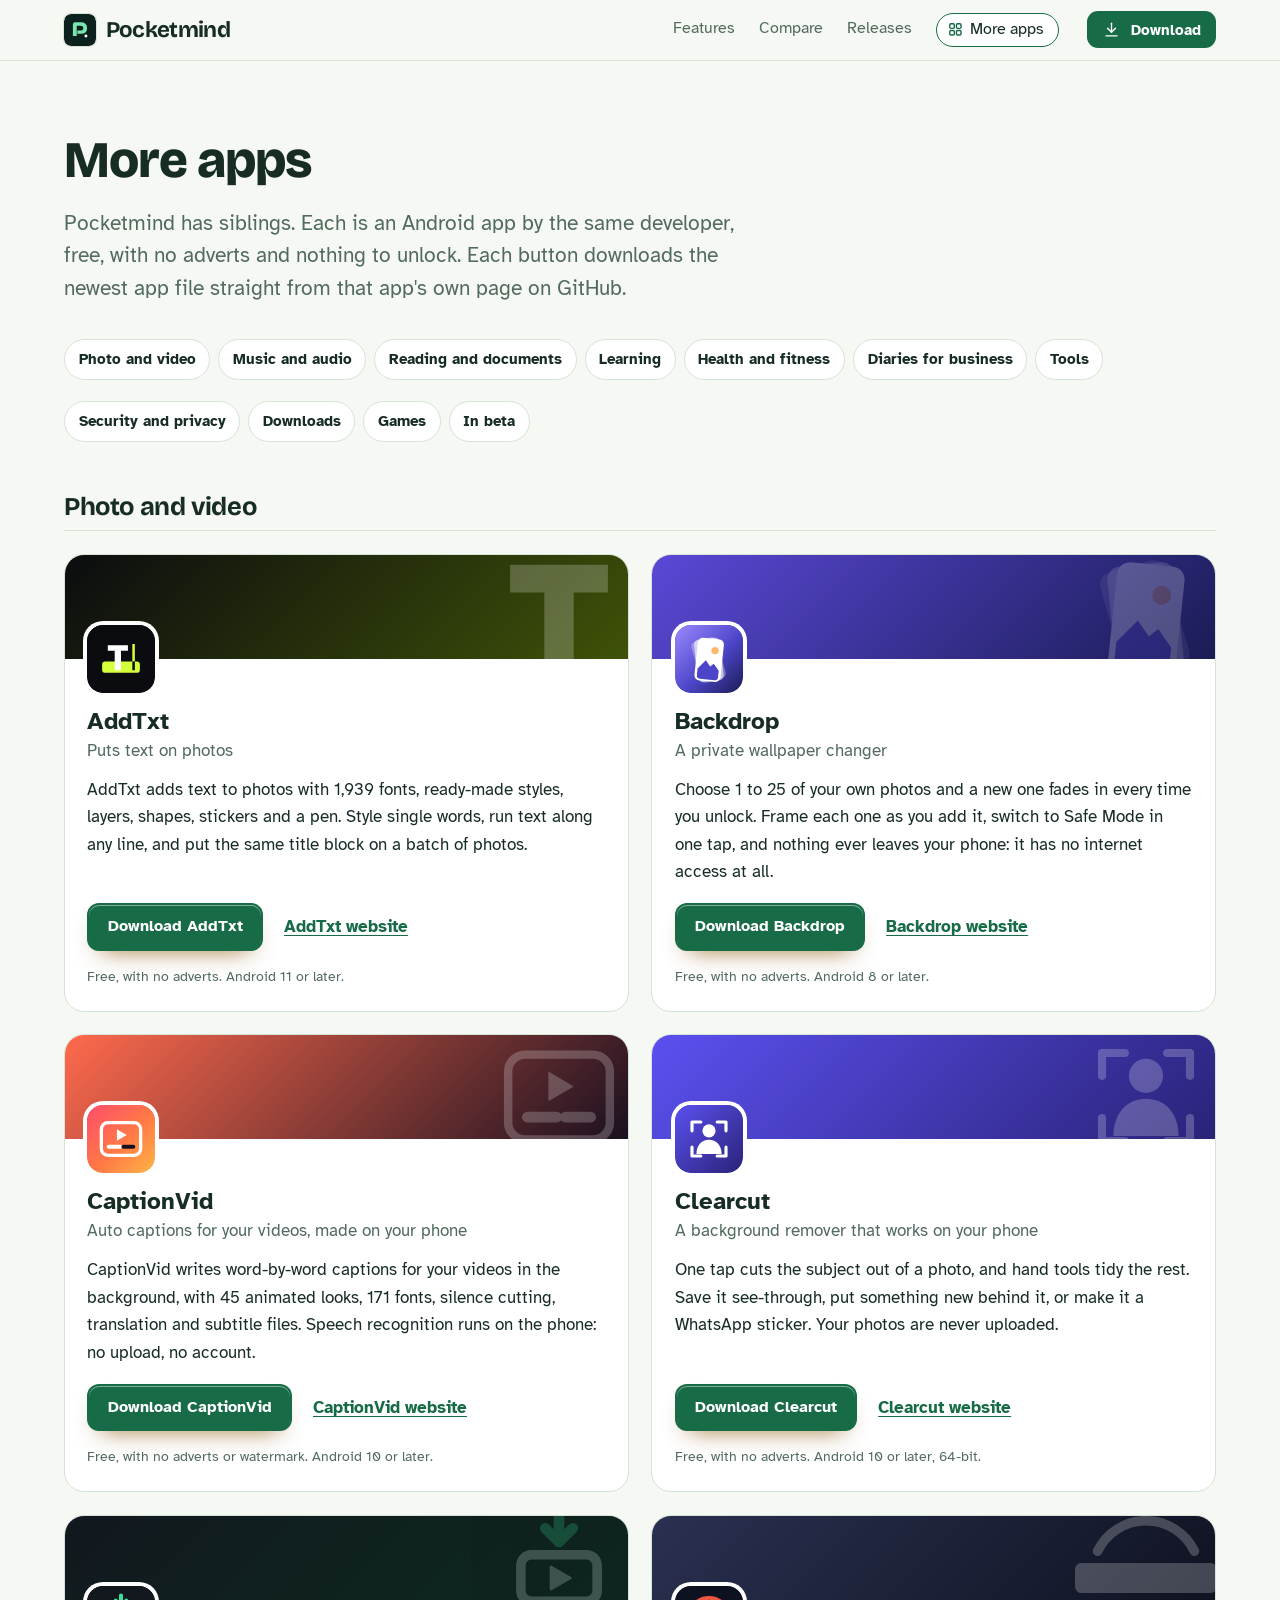
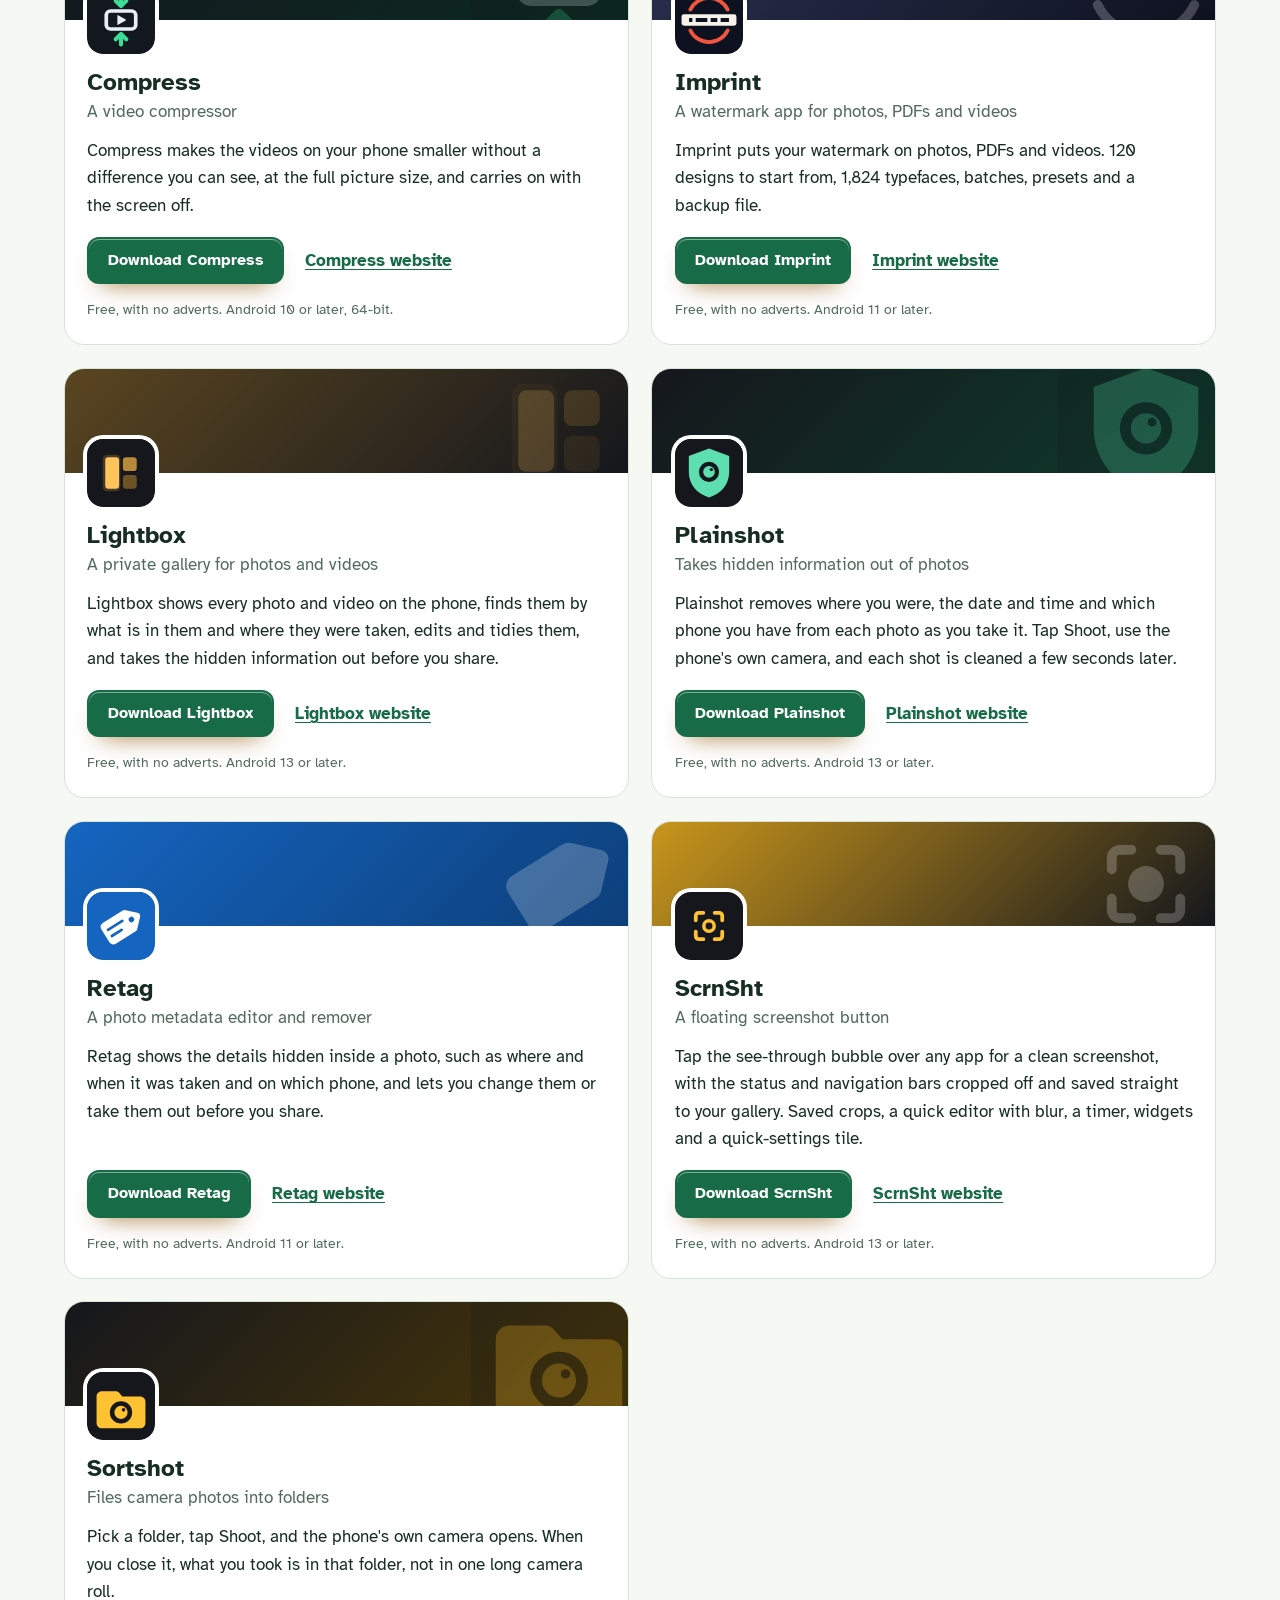
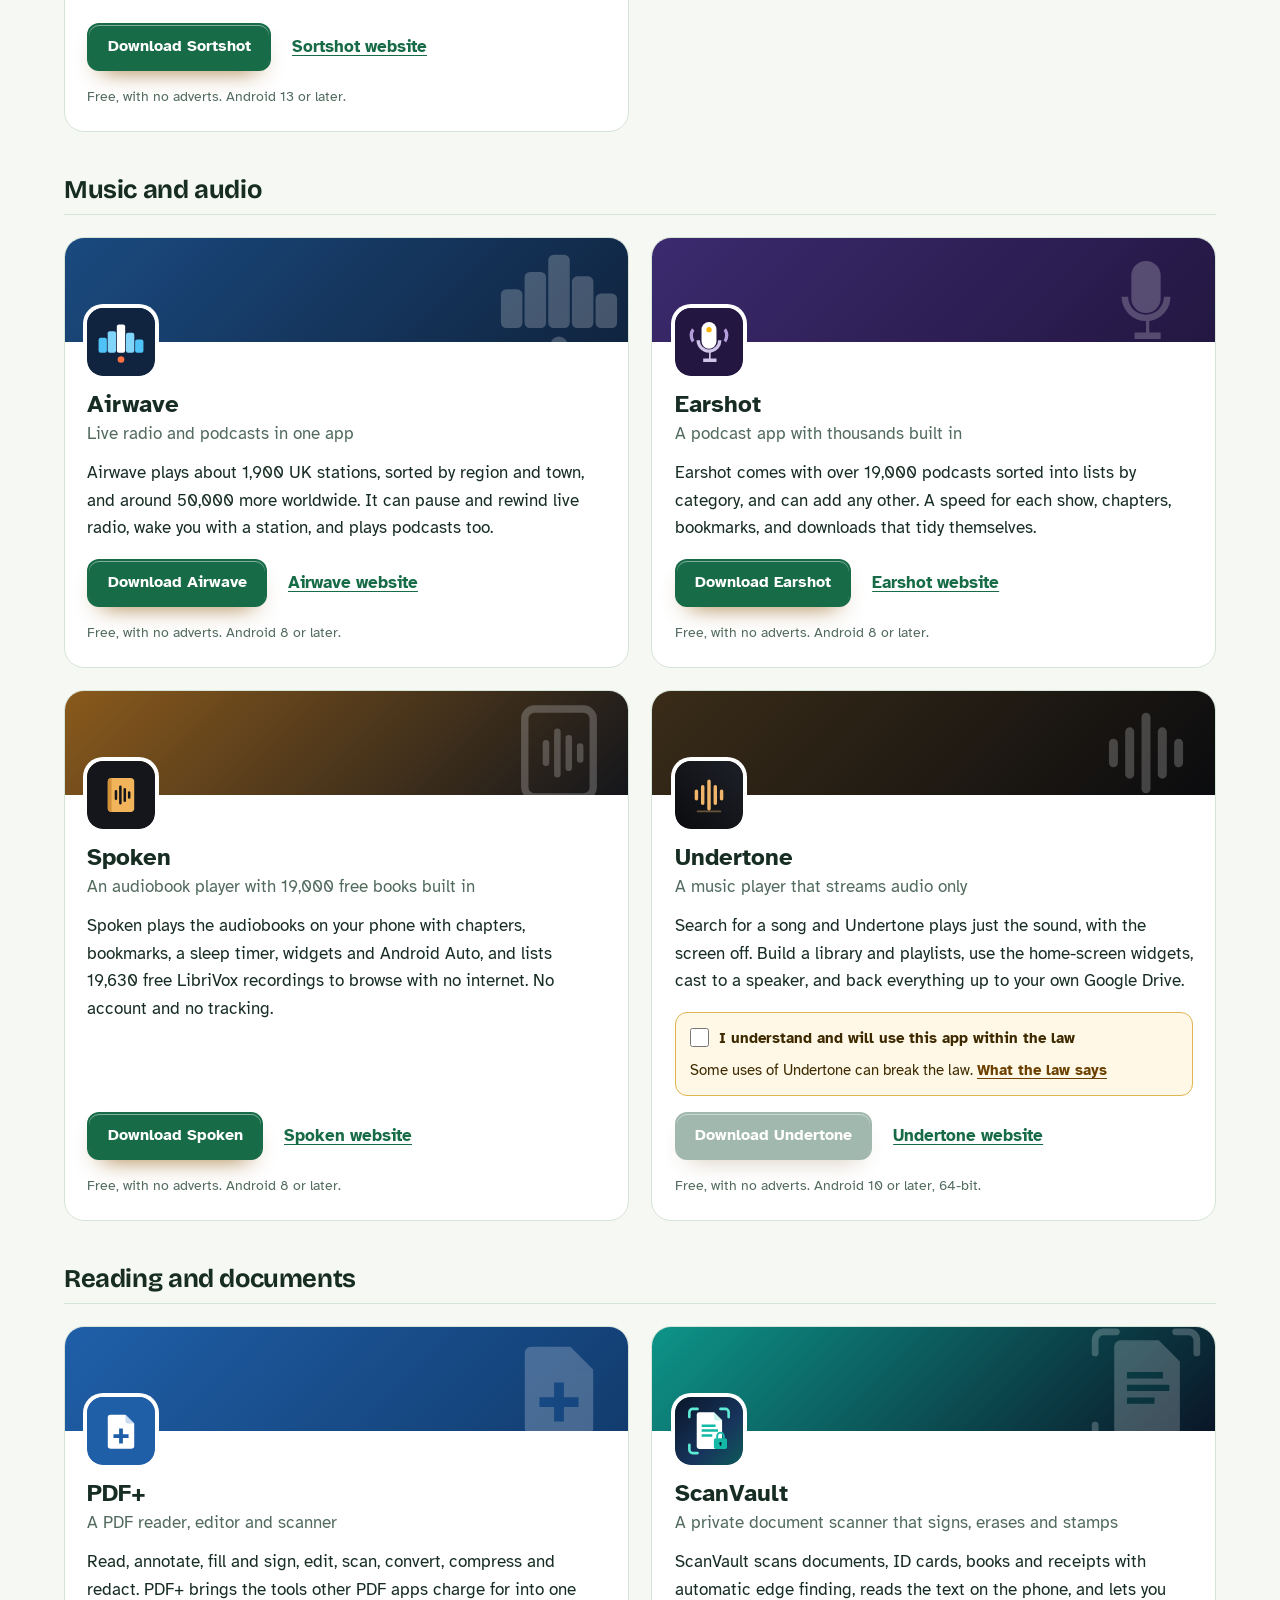
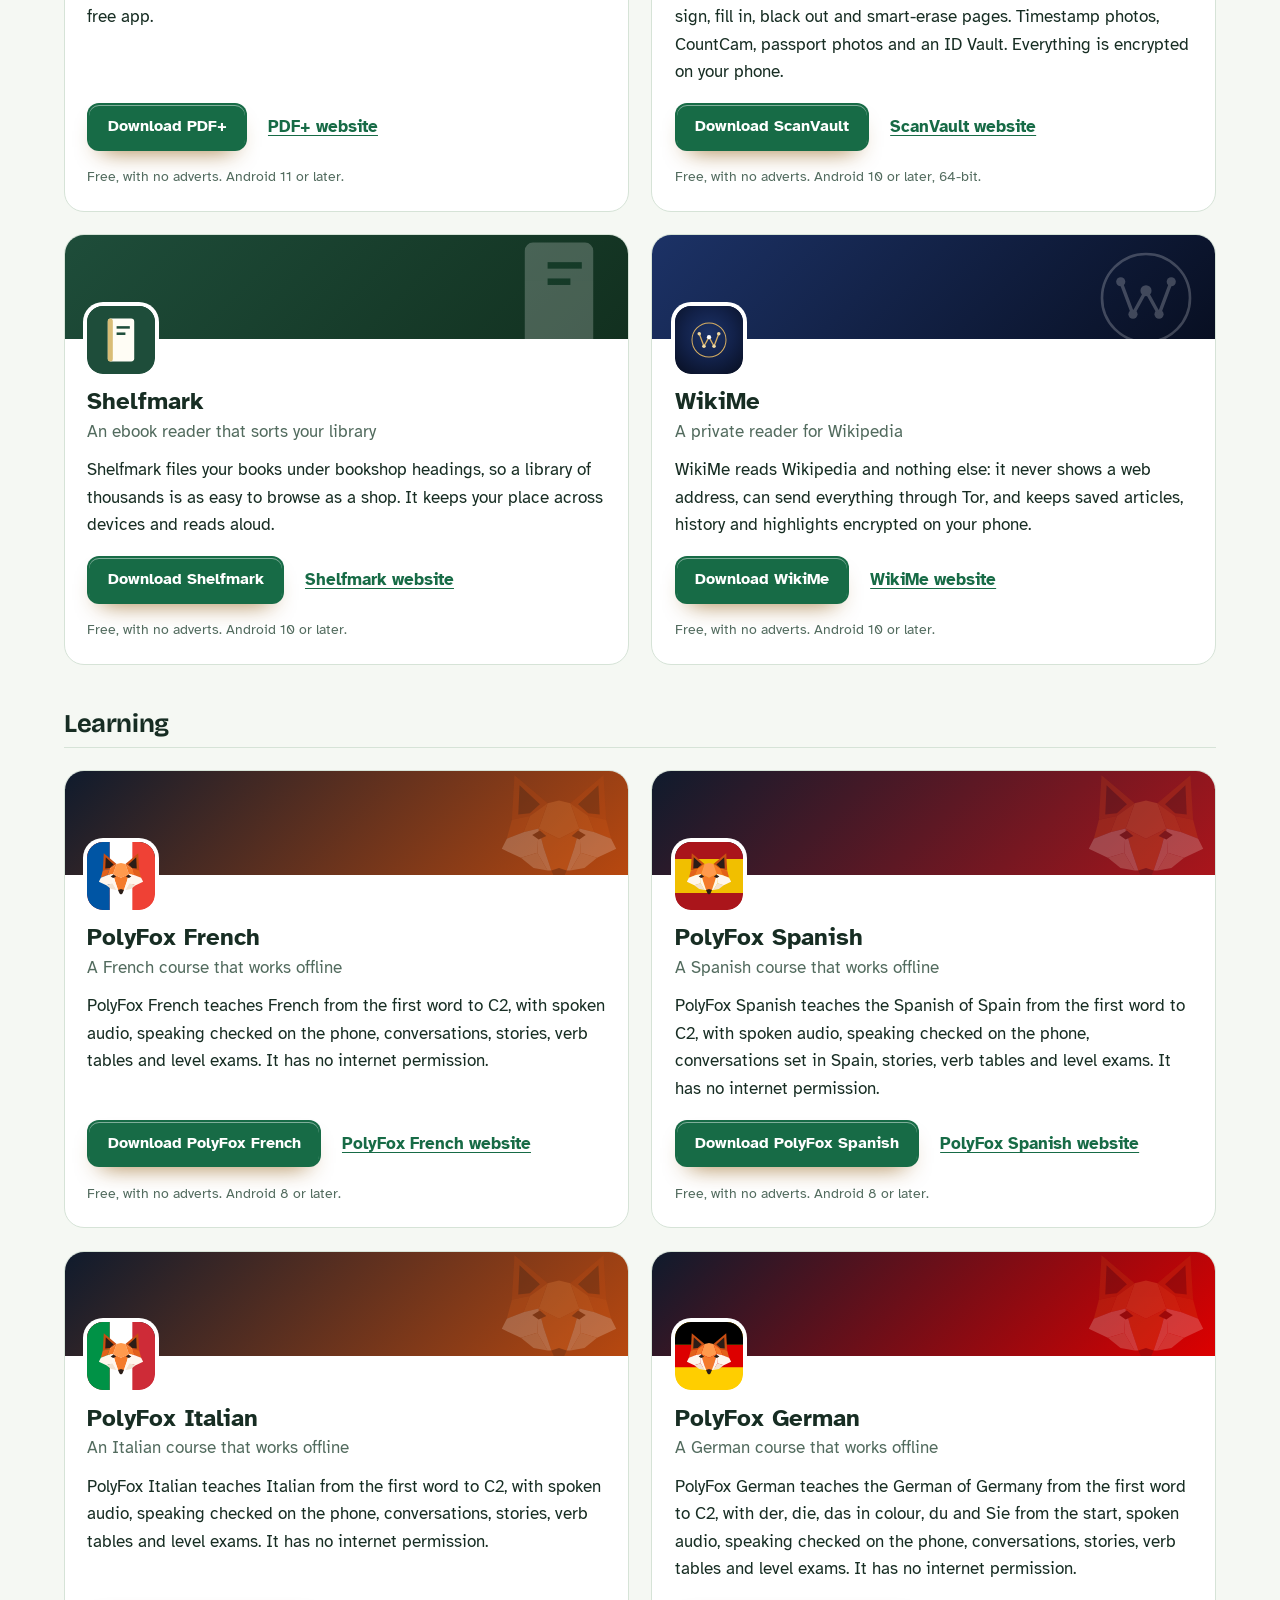
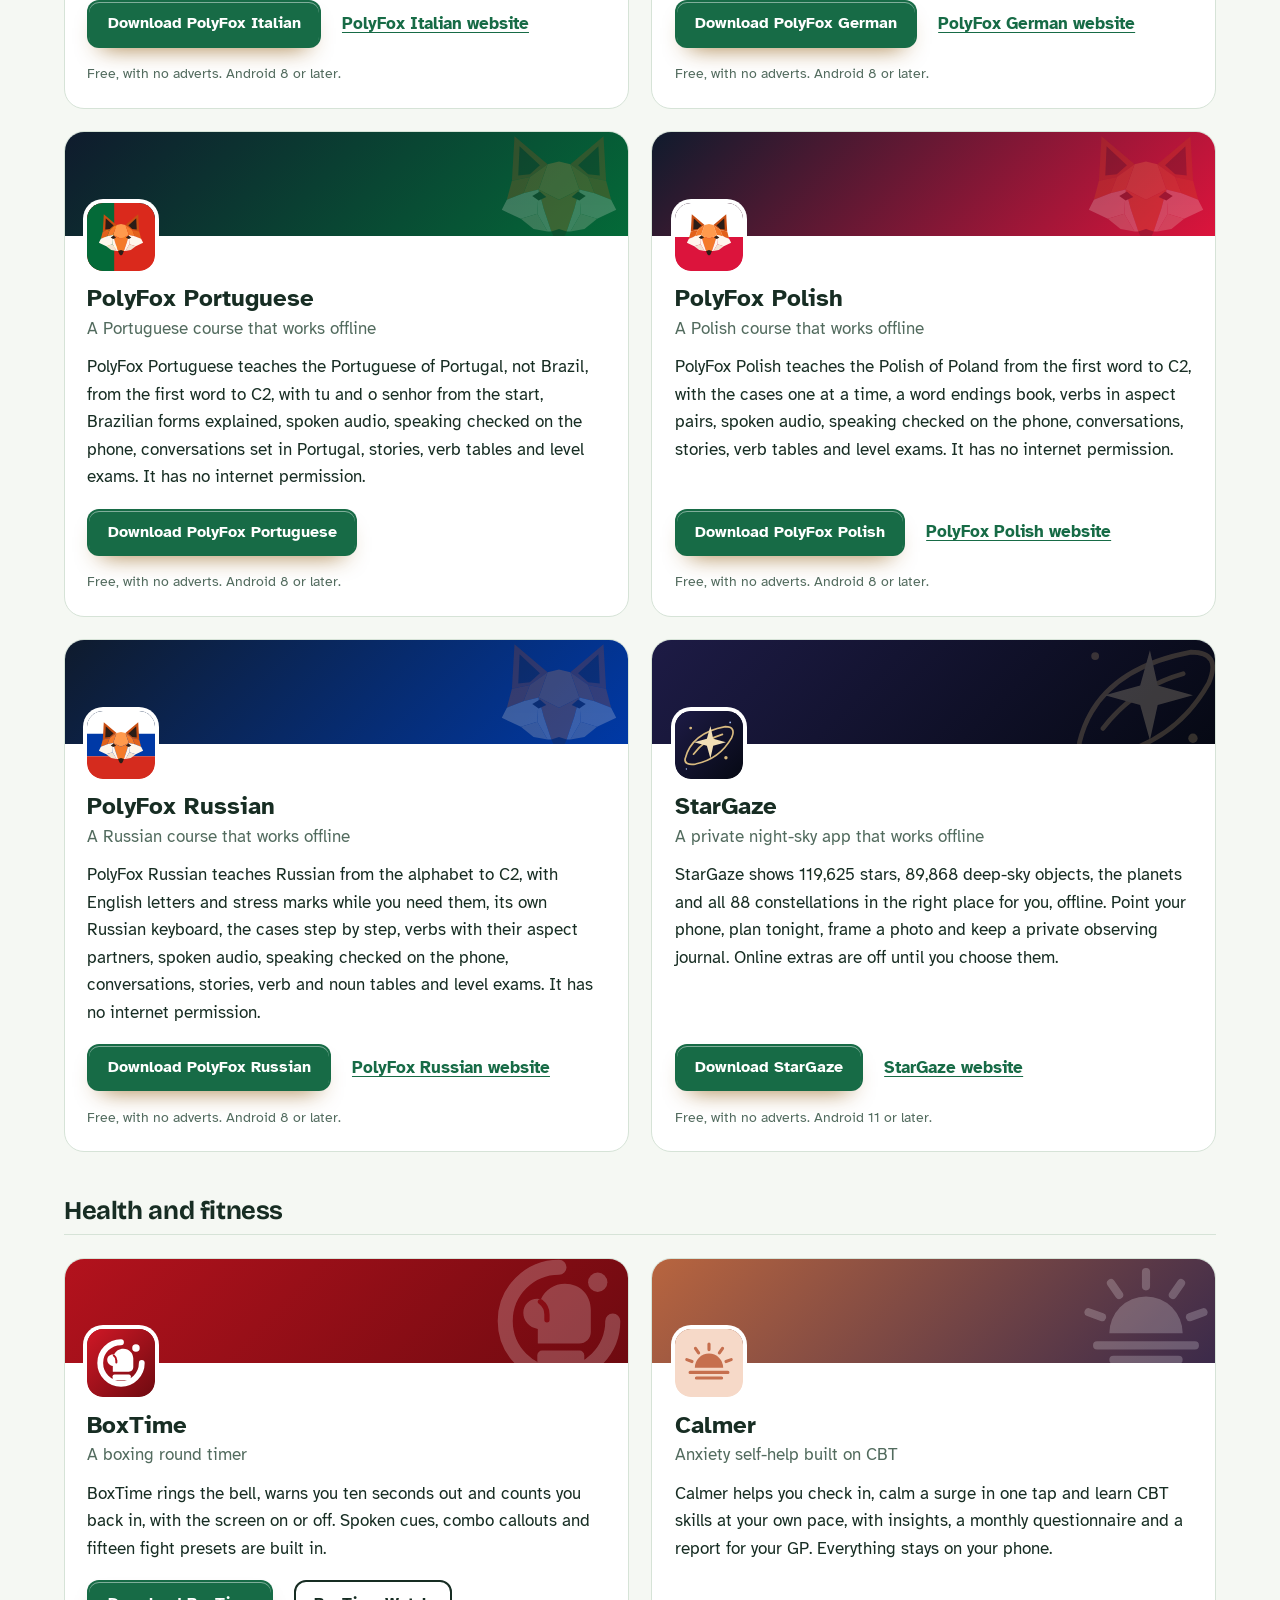
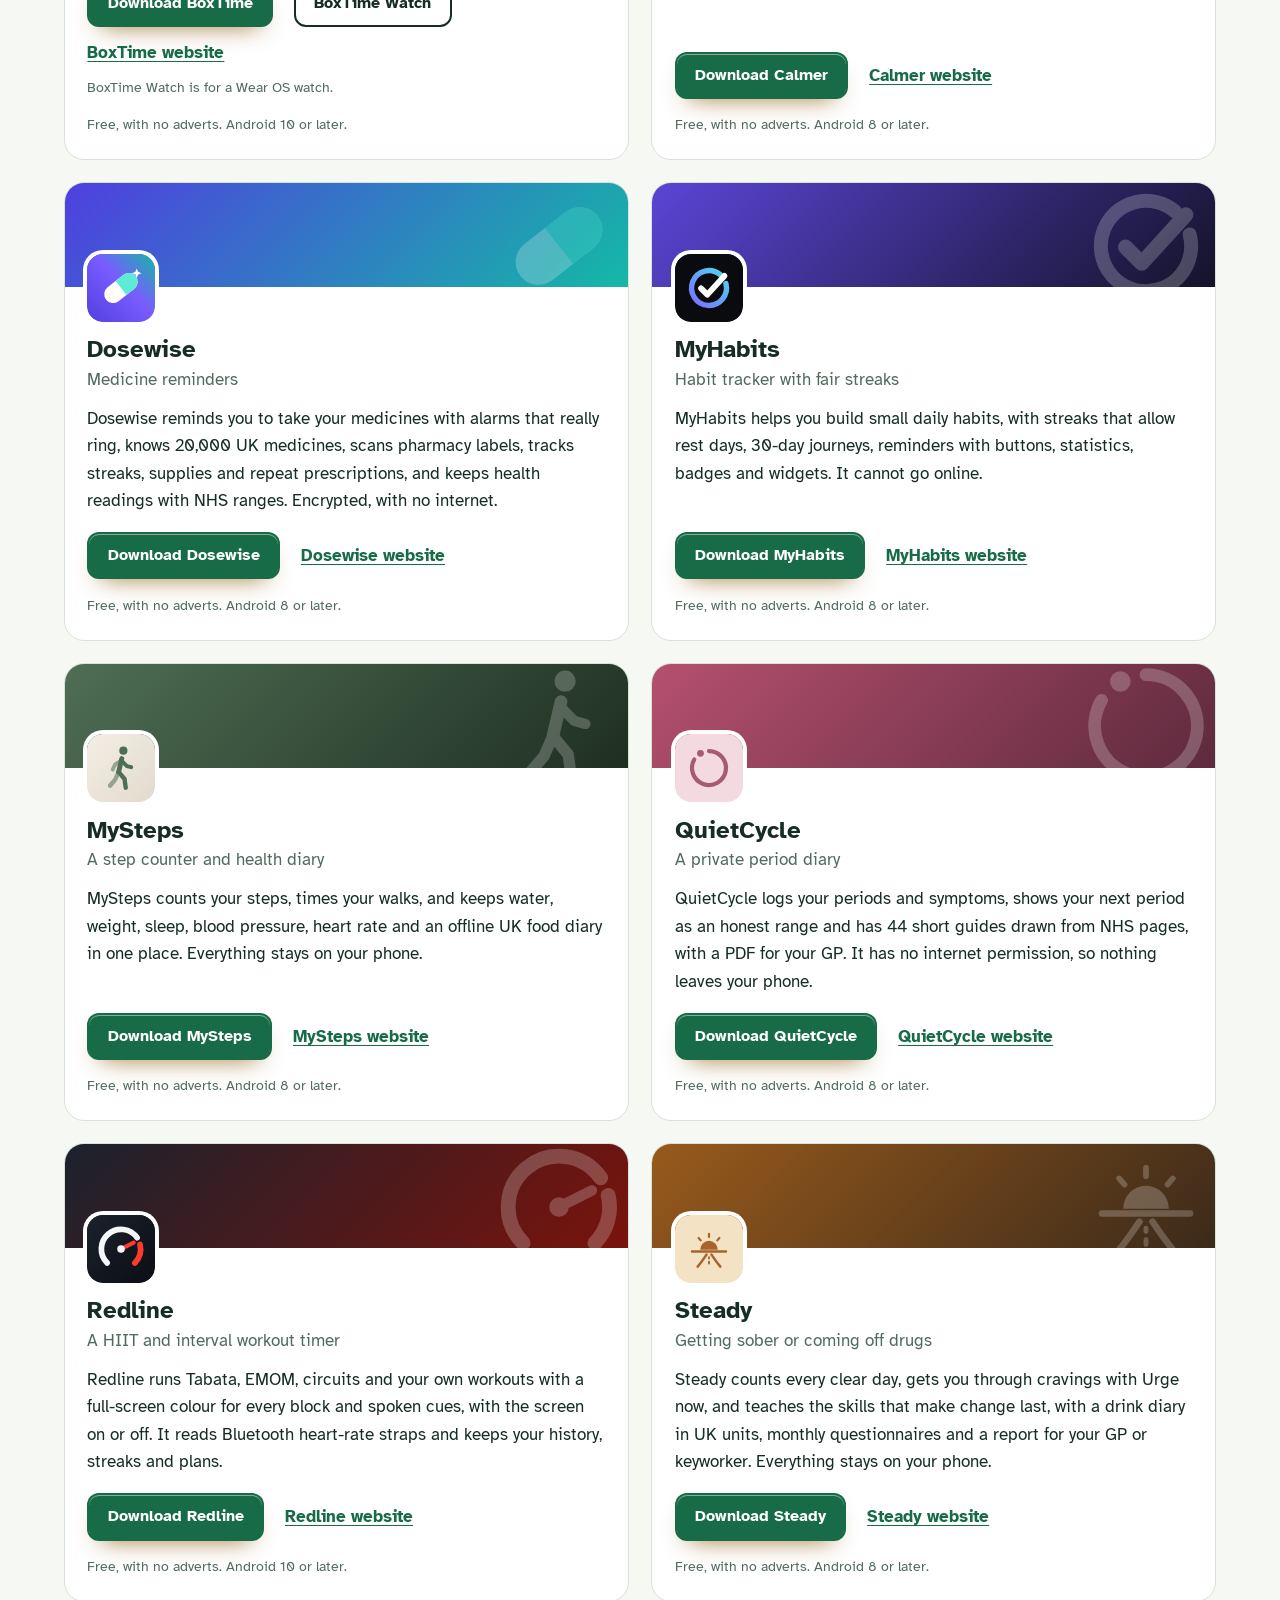
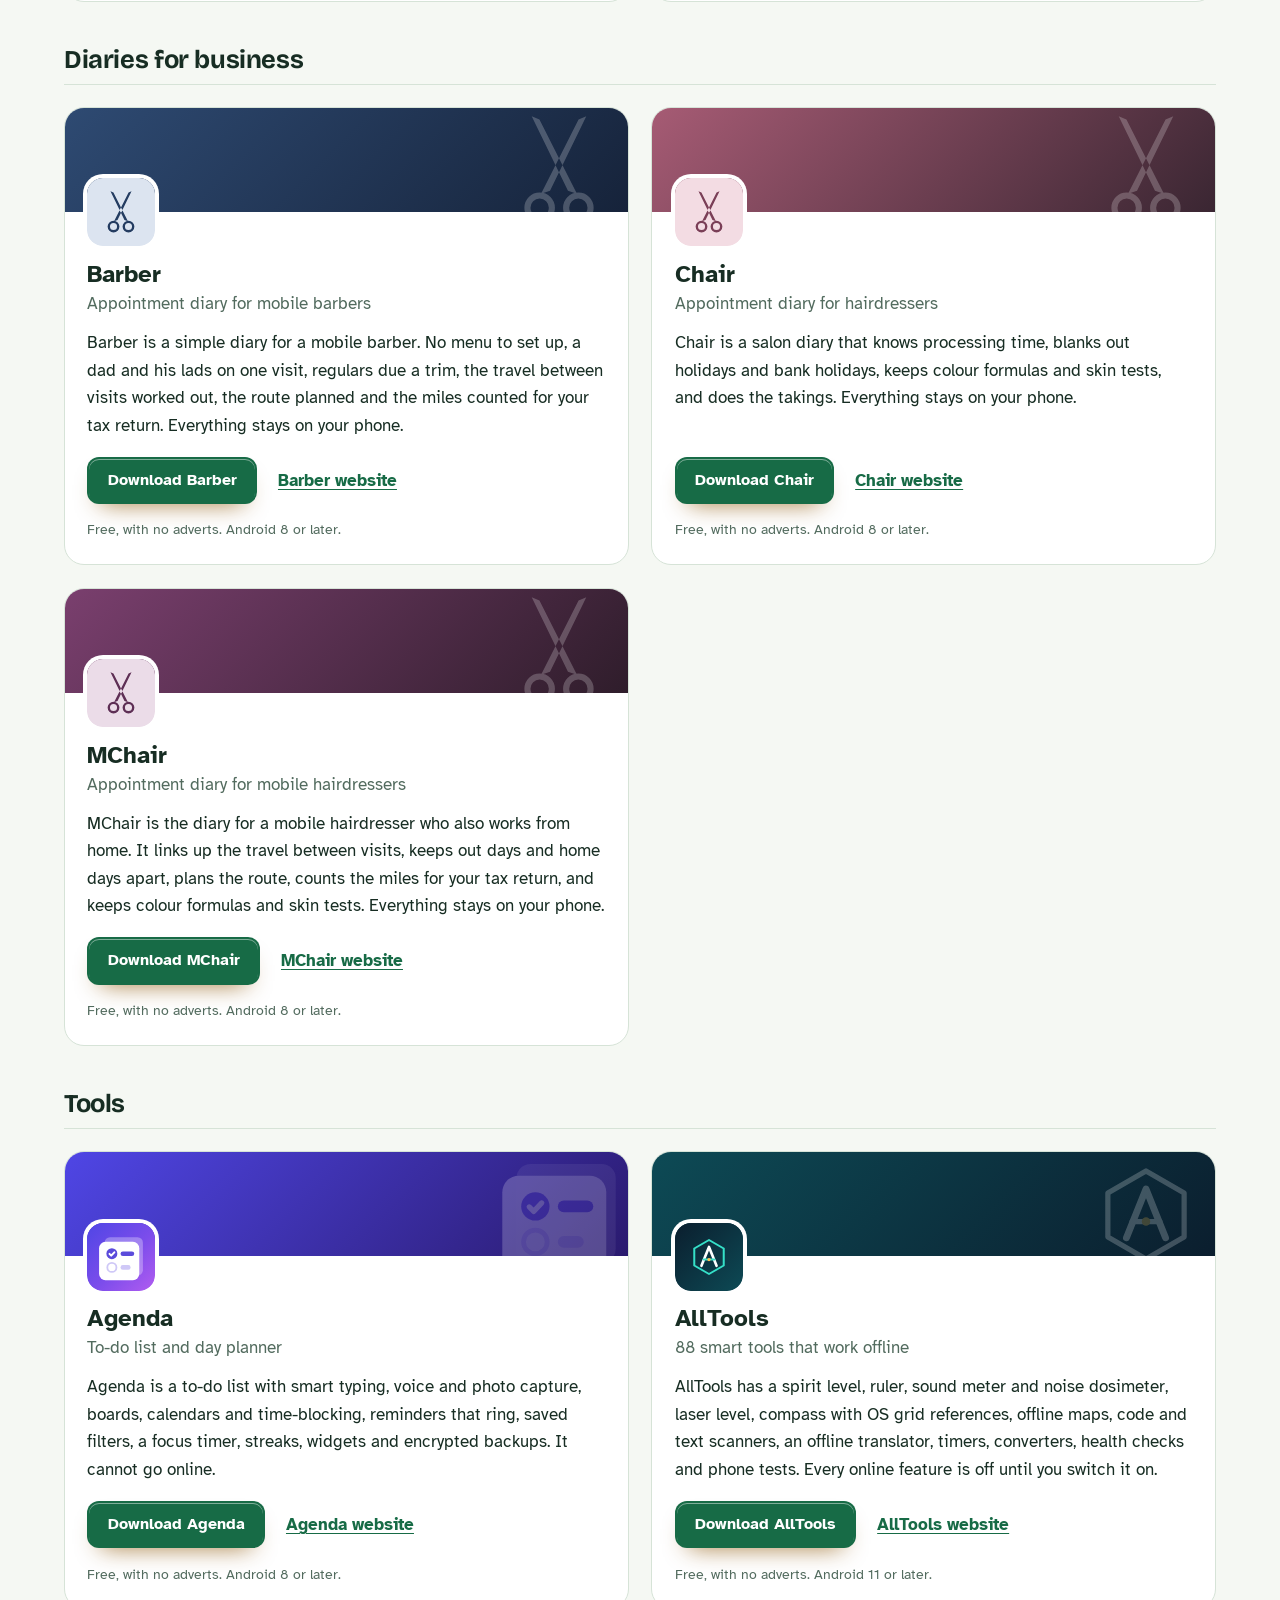
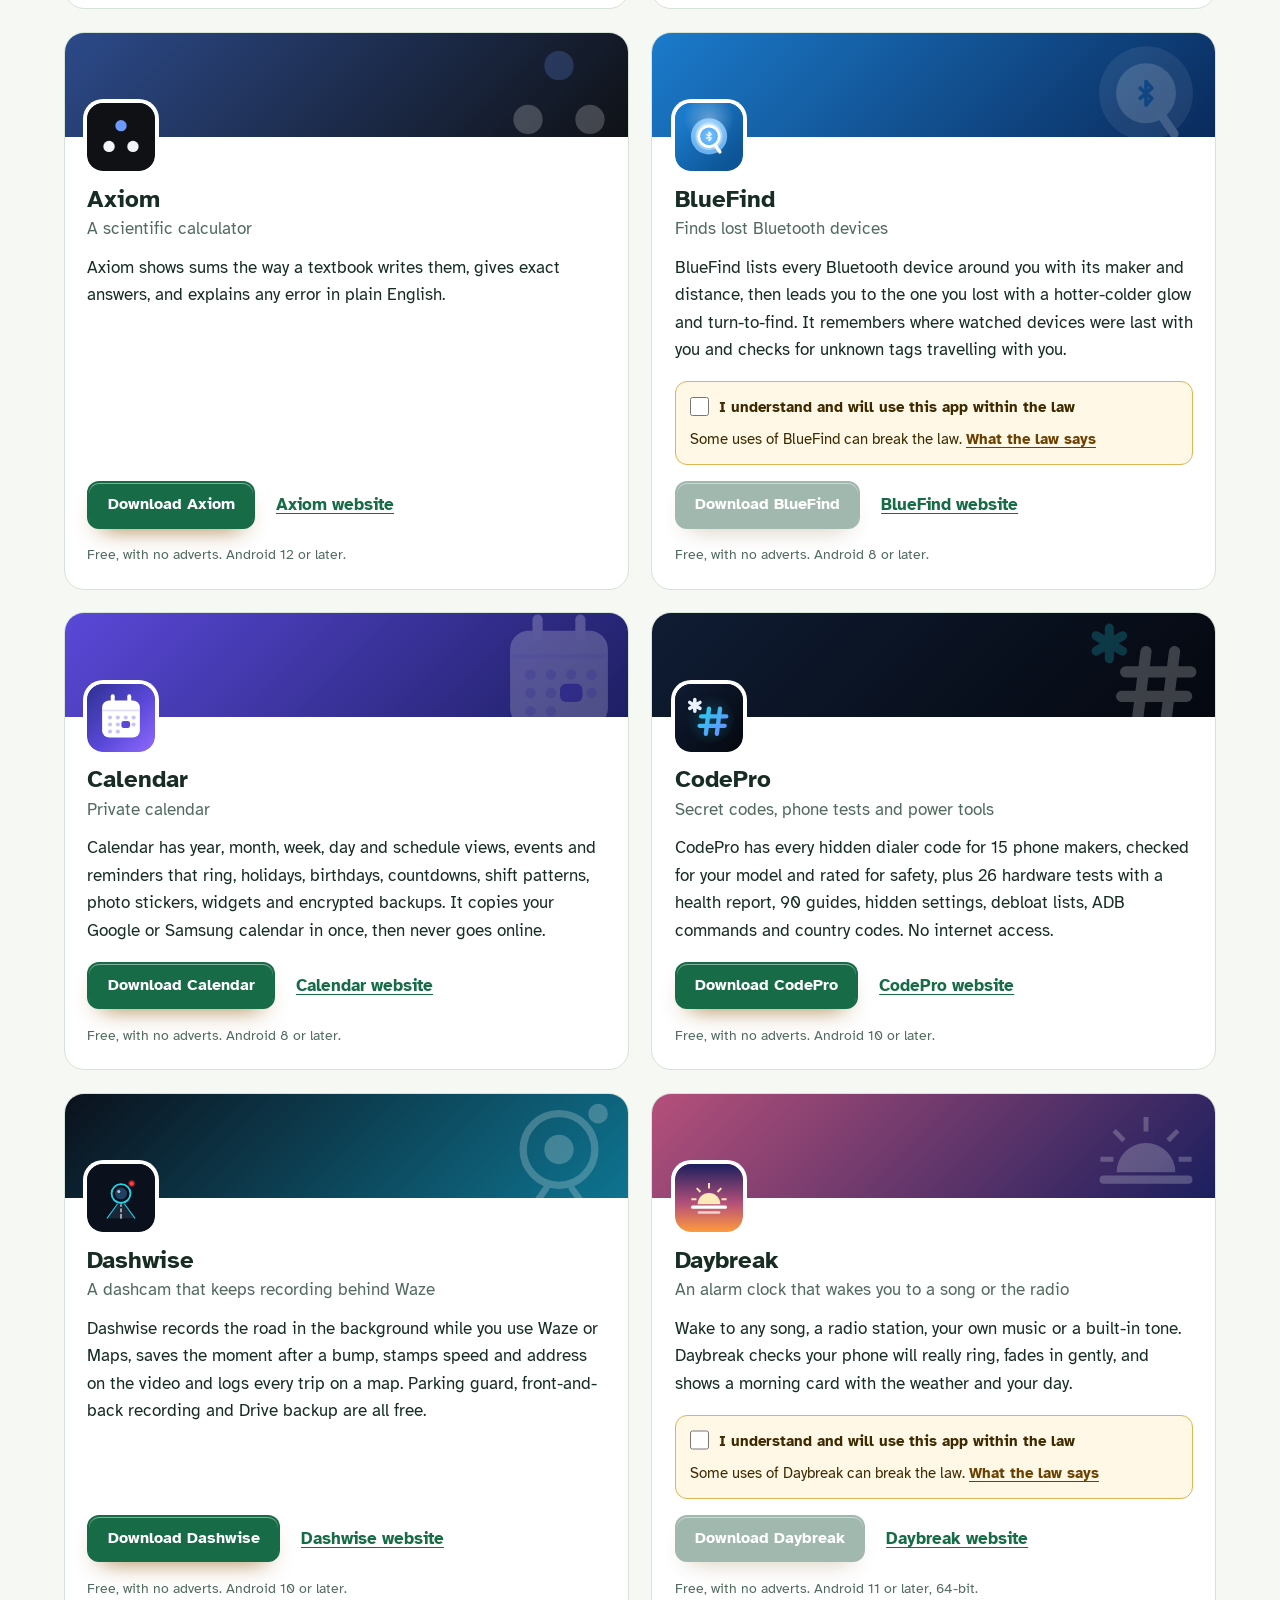
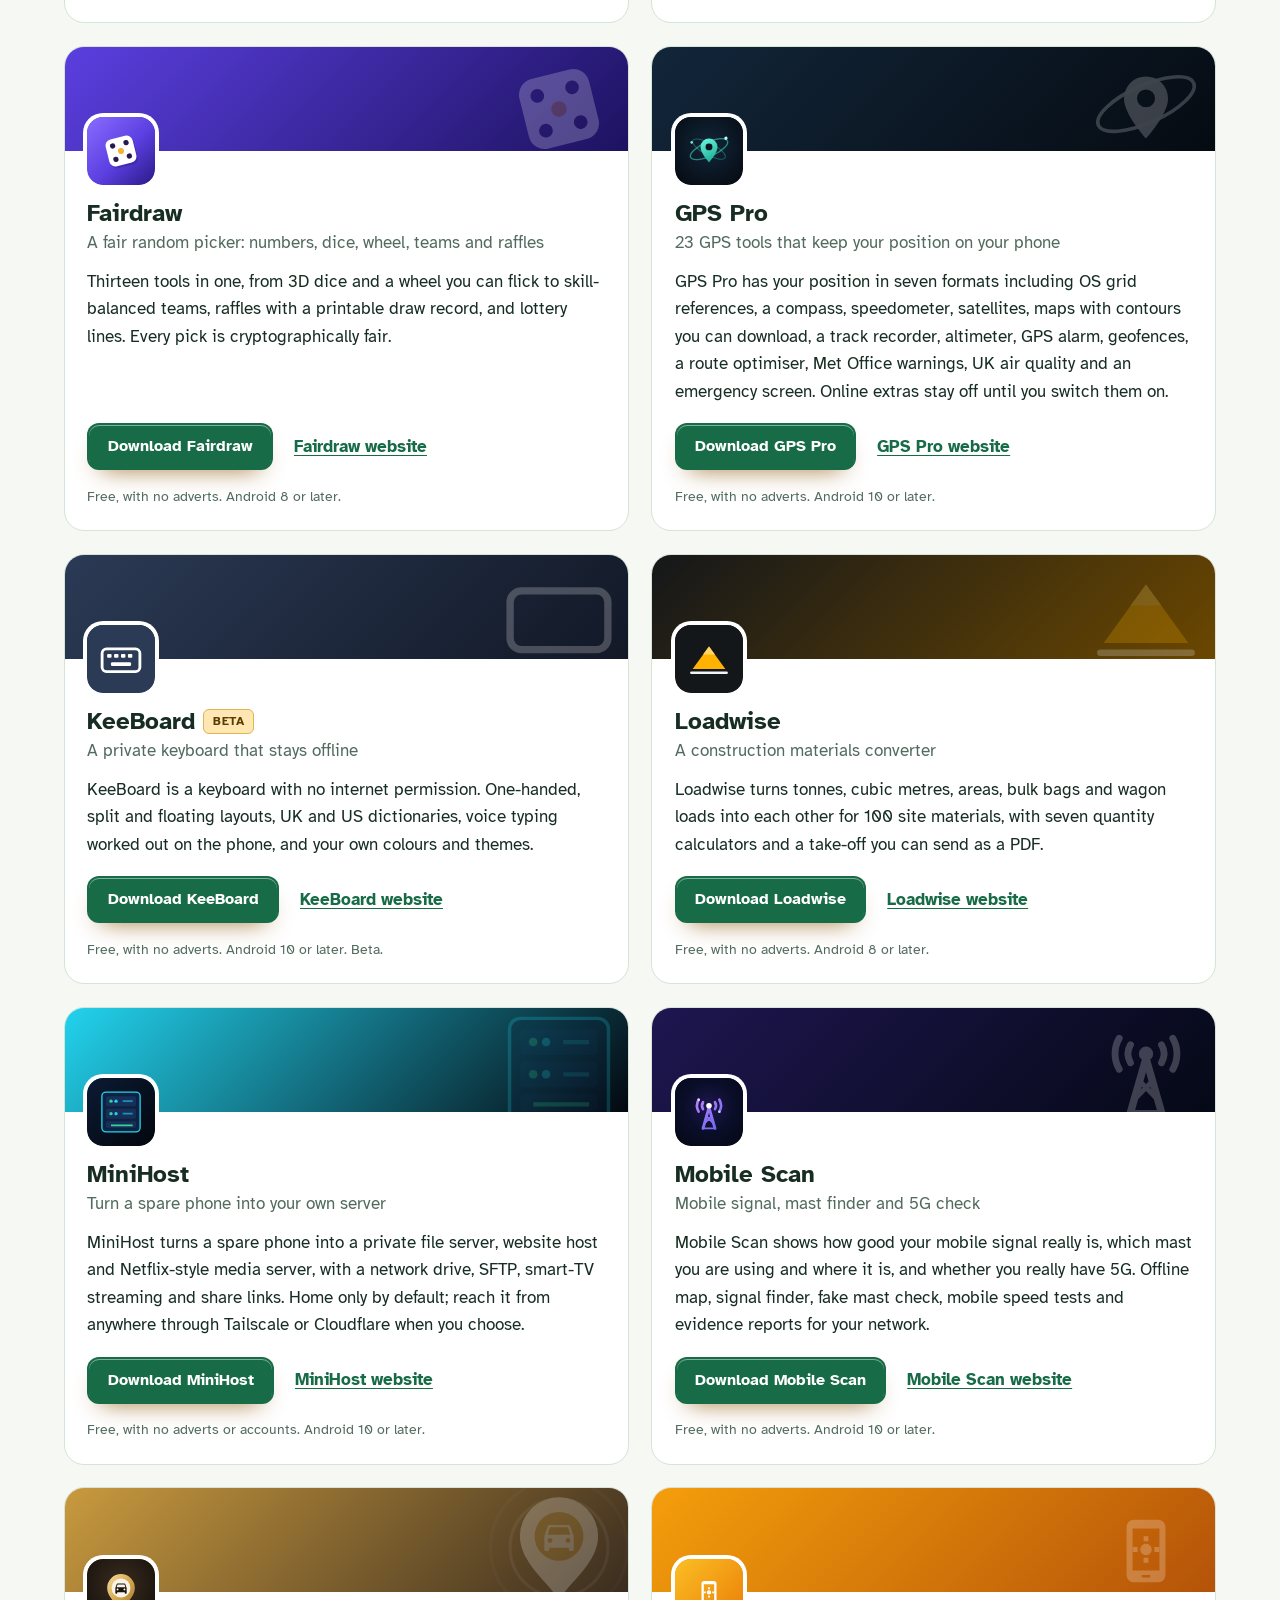
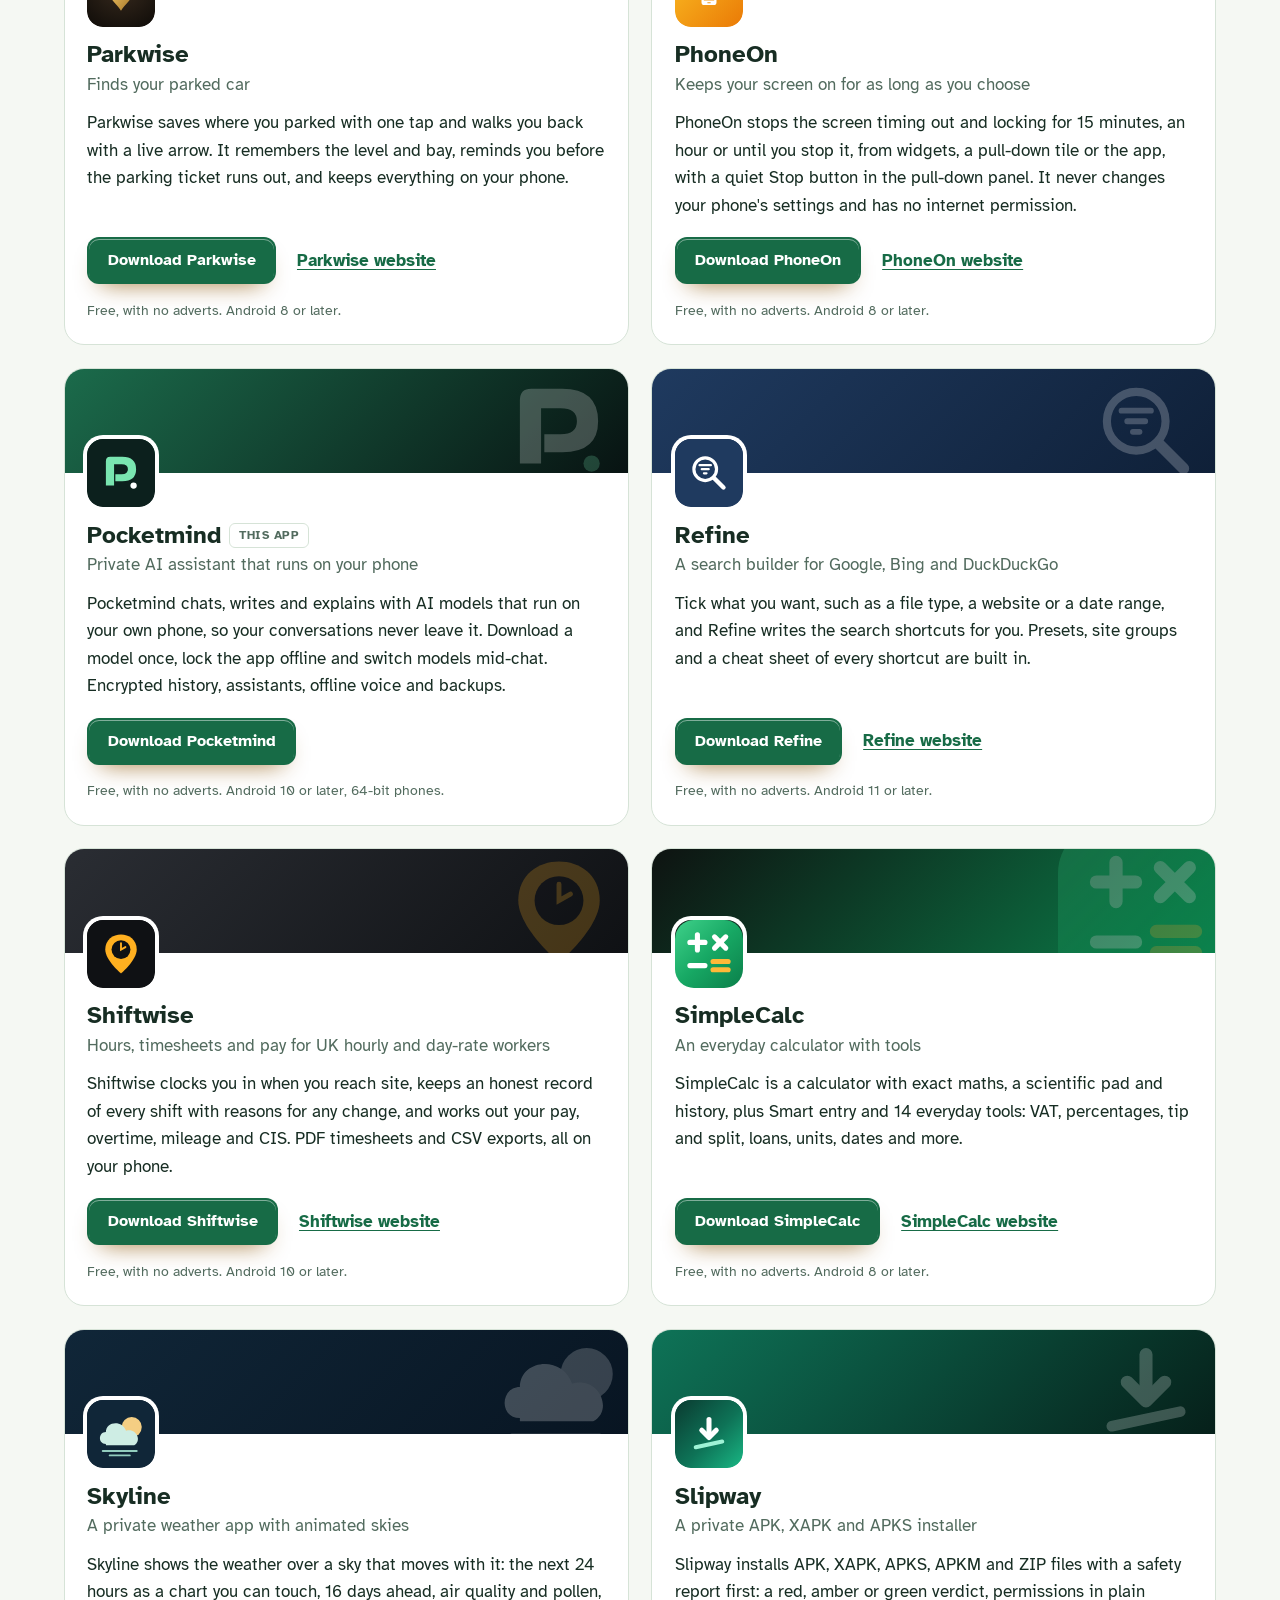
==== commit e2304753: "More apps: add AllTools" ====
--- a/more-apps.html
+++ b/more-apps.html
@@ -4,7 +4,7 @@
 <meta charset="utf-8">
 <meta name="viewport" content="width=device-width, initial-scale=1">
 <title>More free Android apps from the maker of Pocketmind</title>
-<meta name="description" content="All 93 free Android apps from the maker of Pocketmind, in one list by category, each with its download and a link to its website.">
+<meta name="description" content="All 94 free Android apps from the maker of Pocketmind, in one list by category, each with its download and a link to its website.">
 <meta name="author" content="Jonathan Jackson">
 <link rel="canonical" href="https://customgpter.github.io/pocketmind/more-apps.html">
 <meta name="theme-color" content="#f5f8f3" media="(prefers-color-scheme: light)">
@@ -12,7 +12,7 @@
 <meta property="og:type" content="website">
 <meta property="og:site_name" content="Pocketmind">
 <meta property="og:title" content="More free Android apps from the maker of Pocketmind">
-<meta property="og:description" content="All 93 free Android apps from the maker of Pocketmind, in one list by category, each with its download and a link to its website.">
+<meta property="og:description" content="All 94 free Android apps from the maker of Pocketmind, in one list by category, each with its download and a link to its website.">
 <meta property="og:url" content="https://customgpter.github.io/pocketmind/more-apps.html">
 <meta property="og:image" content="https://customgpter.github.io/pocketmind/assets/og.png">
 <meta property="og:image:width" content="1200">
@@ -26,7 +26,7 @@
 <link rel="preload" href="./assets/fonts/atkinson-hyperlegible-latin-400-normal.woff2" as="font" type="font/woff2" crossorigin>
 <link rel="stylesheet" href="./assets/site.css?v=1">
 <link rel="stylesheet" href="./assets/house.css?v=1">
-<script type="application/ld+json">{"@context":"https://schema.org","@type":"ItemList","name":"Apps from the maker of Pocketmind","url":"https://customgpter.github.io/pocketmind/more-apps.html","itemListElement":[{"@type":"ListItem","position":1,"name":"AddTxt","url":"https://customgpter.github.io/addtxt/"},{"@type":"ListItem","position":2,"name":"Backdrop","url":"https://customgpter.github.io/backdrop/"},{"@type":"ListItem","position":3,"name":"CaptionVid","url":"https://customgpter.github.io/captionvid/"},{"@type":"ListItem","position":4,"name":"Clearcut","url":"https://customgpter.github.io/clearcut/"},{"@type":"ListItem","position":5,"name":"Compress","url":"https://customgpter.github.io/compress/"},{"@type":"ListItem","position":6,"name":"Imprint","url":"https://customgpter.github.io/imprint/"},{"@type":"ListItem","position":7,"name":"Lightbox","url":"https://customgpter.github.io/lightbox/"},{"@type":"ListItem","position":8,"name":"Plainshot","url":"https://customgpter.github.io/plainshot/"},{"@type":"ListItem","position":9,"name":"Retag","url":"https://customgpter.github.io/retag/"},{"@type":"ListItem","position":10,"name":"ScrnSht","url":"https://customgpter.github.io/scrnsht/"},{"@type":"ListItem","position":11,"name":"Sortshot","url":"https://customgpter.github.io/sortshot/"},{"@type":"ListItem","position":12,"name":"Airwave","url":"https://customgpter.github.io/airwave/"},{"@type":"ListItem","position":13,"name":"Earshot","url":"https://customgpter.github.io/earshot/"},{"@type":"ListItem","position":14,"name":"Spoken","url":"https://customgpter.github.io/spoken/"},{"@type":"ListItem","position":15,"name":"Undertone","url":"https://customgpter.github.io/undertone/"},{"@type":"ListItem","position":16,"name":"PDF+","url":"https://customgpter.github.io/pdfplus/"},{"@type":"ListItem","position":17,"name":"ScanVault","url":"https://customgpter.github.io/scanvault/"},{"@type":"ListItem","position":18,"name":"Shelfmark","url":"https://customgpter.github.io/shelfmark/"},{"@type":"ListItem","position":19,"name":"WikiMe","url":"https://customgpter.github.io/wikime/"},{"@type":"ListItem","position":20,"name":"PolyFox French","url":"https://customgpter.github.io/polyfox/"},{"@type":"ListItem","position":21,"name":"PolyFox German","url":"https://customgpter.github.io/polyfox-german/"},{"@type":"ListItem","position":22,"name":"PolyFox Polish","url":"https://customgpter.github.io/polyfox-polish/"},{"@type":"ListItem","position":23,"name":"PolyFox Russian","url":"https://customgpter.github.io/polyfox-russian/"},{"@type":"ListItem","position":24,"name":"StarGaze","url":"https://customgpter.github.io/stargaze/"},{"@type":"ListItem","position":25,"name":"BoxTime","url":"https://customgpter.github.io/boxtime/"},{"@type":"ListItem","position":26,"name":"Calmer","url":"https://customgpter.github.io/calmer/"},{"@type":"ListItem","position":27,"name":"Dosewise","url":"https://customgpter.github.io/dosewise/"},{"@type":"ListItem","position":28,"name":"MyHabits","url":"https://customgpter.github.io/myhabits/"},{"@type":"ListItem","position":29,"name":"MySteps","url":"https://customgpter.github.io/mysteps/"},{"@type":"ListItem","position":30,"name":"QuietCycle","url":"https://customgpter.github.io/quietcycle/"},{"@type":"ListItem","position":31,"name":"Redline","url":"https://customgpter.github.io/redline/"},{"@type":"ListItem","position":32,"name":"Steady","url":"https://customgpter.github.io/steady/"},{"@type":"ListItem","position":33,"name":"Barber","url":"https://customgpter.github.io/barber/"},{"@type":"ListItem","position":34,"name":"Chair","url":"https://customgpter.github.io/chair/"},{"@type":"ListItem","position":35,"name":"MChair","url":"https://customgpter.github.io/mchair/"},{"@type":"ListItem","position":36,"name":"Agenda","url":"https://customgpter.github.io/agenda/"},{"@type":"ListItem","position":37,"name":"Axiom","url":"https://customgpter.github.io/axiom/"},{"@type":"ListItem","position":38,"name":"BlueFind","url":"https://customgpter.github.io/bluefind/"},{"@type":"ListItem","position":39,"name":"Calendar","url":"https://customgpter.github.io/calendar/"},{"@type":"ListItem","position":40,"name":"CodePro","url":"https://customgpter.github.io/codepro/"},{"@type":"ListItem","position":41,"name":"Dashwise","url":"https://customgpter.github.io/dashwise/"},{"@type":"ListItem","position":42,"name":"Daybreak","url":"https://customgpter.github.io/daybreak/"},{"@type":"ListItem","position":43,"name":"Fairdraw","url":"https://customgpter.github.io/fairdraw/"},{"@type":"ListItem","position":44,"name":"GPS Pro","url":"https://customgpter.github.io/gpspro/"},{"@type":"ListItem","position":45,"name":"KeeBoard","url":"https://customgpter.github.io/keeboard/"},{"@type":"ListItem","position":46,"name":"Loadwise","url":"https://customgpter.github.io/loadwise/"},{"@type":"ListItem","position":47,"name":"MiniHost","url":"https://customgpter.github.io/minihost/"},{"@type":"ListItem","position":48,"name":"Mobile Scan","url":"https://customgpter.github.io/mobilescan/"},{"@type":"ListItem","position":49,"name":"Parkwise","url":"https://customgpter.github.io/parkwise/"},{"@type":"ListItem","position":50,"name":"Pocketmind","url":"https://customgpter.github.io/pocketmind/"},{"@type":"ListItem","position":51,"name":"Refine","url":"https://customgpter.github.io/refine/"},{"@type":"ListItem","position":52,"name":"Shiftwise","url":"https://customgpter.github.io/shiftwise/"},{"@type":"ListItem","position":53,"name":"SimpleCalc","url":"https://customgpter.github.io/simplecalc/"},{"@type":"ListItem","position":54,"name":"Skyline","url":"https://customgpter.github.io/skyline/"},{"@type":"ListItem","position":55,"name":"Slipway","url":"https://customgpter.github.io/slipway/"},{"@type":"ListItem","position":56,"name":"Tagger","url":"https://customgpter.github.io/tagger/"},{"@type":"ListItem","position":57,"name":"TotalClean","url":"https://customgpter.github.io/totalclean/"},{"@type":"ListItem","position":58,"name":"TVLink","url":"https://customgpter.github.io/tvlink/"},{"@type":"ListItem","position":59,"name":"Unbox","url":"https://customgpter.github.io/unbox/"},{"@type":"ListItem","position":60,"name":"WhatsKeep","url":"https://customgpter.github.io/whatskeep/"},{"@type":"ListItem","position":61,"name":"WiFi Scan","url":"https://customgpter.github.io/wifiscan/"},{"@type":"ListItem","position":62,"name":"Auditly","url":"https://customgpter.github.io/auditly/"},{"@type":"ListItem","position":63,"name":"Backchannel","url":"https://customgpter.github.io/backchannel/"},{"@type":"ListItem","position":64,"name":"ENotes","url":"https://customgpter.github.io/enotes/"},{"@type":"ListItem","position":65,"name":"FindMe","url":"https://customgpter.github.io/findme/"},{"@type":"ListItem","position":66,"name":"iLock","url":"https://customgpter.github.io/ilock/"},{"@type":"ListItem","position":67,"name":"ImSafe","url":"https://customgpter.github.io/imsafe/"},{"@type":"ListItem","position":68,"name":"IShred","url":"https://customgpter.github.io/ishred/"},{"@type":"ListItem","position":69,"name":"LockBox","url":"https://customgpter.github.io/lockbox/"},{"@type":"ListItem","position":70,"name":"PassVault","url":"https://customgpter.github.io/passvault/"},{"@type":"ListItem","position":71,"name":"SpyFind","url":"https://customgpter.github.io/spyfind/"},{"@type":"ListItem","position":72,"name":"TextWipe","url":"https://customgpter.github.io/textwipe/"},{"@type":"ListItem","position":73,"name":"Tracewire","url":"https://customgpter.github.io/tracewire/"},{"@type":"ListItem","position":74,"name":"Vigil","url":"https://customgpter.github.io/vigil/"},{"@type":"ListItem","position":75,"name":"Grab","url":"https://customgpter.github.io/grab/"},{"@type":"ListItem","position":76,"name":"Swarm","url":"https://customgpter.github.io/swarm/"},{"@type":"ListItem","position":77,"name":"Plane Games","url":"https://customgpter.github.io/plane-games/"},{"@type":"ListItem","position":78,"name":"Ninefold","url":"https://customgpter.github.io/ninefold/"},{"@type":"ListItem","position":79,"name":"Cubewise","url":"https://customgpter.github.io/cubewise/"},{"@type":"ListItem","position":80,"name":"Tilewise","url":"https://customgpter.github.io/tilewise/"},{"@type":"ListItem","position":81,"name":"Letterwise","url":"https://customgpter.github.io/letterwise/"},{"@type":"ListItem","position":82,"name":"Kingside","url":"https://customgpter.github.io/kingside/"},{"@type":"ListItem","position":83,"name":"Deckhand","url":"https://customgpter.github.io/deckhand/"},{"@type":"ListItem","position":84,"name":"SNESForge","url":"https://customgpter.github.io/snesforge/"},{"@type":"ListItem","position":85,"name":"Fame Boy","url":"https://customgpter.github.io/fameboy/"},{"@type":"ListItem","position":86,"name":"PSPPro","url":"https://customgpter.github.io/psppro/"},{"@type":"ListItem","position":87,"name":"MegaGen","url":"https://customgpter.github.io/megagen/"},{"@type":"ListItem","position":88,"name":"QVR","url":"https://customgpter.github.io/qvr/"},{"@type":"ListItem","position":89,"name":"QVR Watch","url":"https://customgpter.github.io/qvr-watch/"},{"@type":"ListItem","position":90,"name":"QVRLite","url":"https://customgpter.github.io/qvrlite/"},{"@type":"ListItem","position":91,"name":"Onionz","url":"https://customgpter.github.io/onionz/"},{"@type":"ListItem","position":92,"name":"OnionzWeb","url":"https://customgpter.github.io/onionzweb/"}]}</script>
+<script type="application/ld+json">{"@context":"https://schema.org","@type":"ItemList","name":"Apps from the maker of Pocketmind","url":"https://customgpter.github.io/pocketmind/more-apps.html","itemListElement":[{"@type":"ListItem","position":1,"name":"AddTxt","url":"https://customgpter.github.io/addtxt/"},{"@type":"ListItem","position":2,"name":"Backdrop","url":"https://customgpter.github.io/backdrop/"},{"@type":"ListItem","position":3,"name":"CaptionVid","url":"https://customgpter.github.io/captionvid/"},{"@type":"ListItem","position":4,"name":"Clearcut","url":"https://customgpter.github.io/clearcut/"},{"@type":"ListItem","position":5,"name":"Compress","url":"https://customgpter.github.io/compress/"},{"@type":"ListItem","position":6,"name":"Imprint","url":"https://customgpter.github.io/imprint/"},{"@type":"ListItem","position":7,"name":"Lightbox","url":"https://customgpter.github.io/lightbox/"},{"@type":"ListItem","position":8,"name":"Plainshot","url":"https://customgpter.github.io/plainshot/"},{"@type":"ListItem","position":9,"name":"Retag","url":"https://customgpter.github.io/retag/"},{"@type":"ListItem","position":10,"name":"ScrnSht","url":"https://customgpter.github.io/scrnsht/"},{"@type":"ListItem","position":11,"name":"Sortshot","url":"https://customgpter.github.io/sortshot/"},{"@type":"ListItem","position":12,"name":"Airwave","url":"https://customgpter.github.io/airwave/"},{"@type":"ListItem","position":13,"name":"Earshot","url":"https://customgpter.github.io/earshot/"},{"@type":"ListItem","position":14,"name":"Spoken","url":"https://customgpter.github.io/spoken/"},{"@type":"ListItem","position":15,"name":"Undertone","url":"https://customgpter.github.io/undertone/"},{"@type":"ListItem","position":16,"name":"PDF+","url":"https://customgpter.github.io/pdfplus/"},{"@type":"ListItem","position":17,"name":"ScanVault","url":"https://customgpter.github.io/scanvault/"},{"@type":"ListItem","position":18,"name":"Shelfmark","url":"https://customgpter.github.io/shelfmark/"},{"@type":"ListItem","position":19,"name":"WikiMe","url":"https://customgpter.github.io/wikime/"},{"@type":"ListItem","position":20,"name":"PolyFox French","url":"https://customgpter.github.io/polyfox/"},{"@type":"ListItem","position":21,"name":"PolyFox German","url":"https://customgpter.github.io/polyfox-german/"},{"@type":"ListItem","position":22,"name":"PolyFox Polish","url":"https://customgpter.github.io/polyfox-polish/"},{"@type":"ListItem","position":23,"name":"PolyFox Russian","url":"https://customgpter.github.io/polyfox-russian/"},{"@type":"ListItem","position":24,"name":"StarGaze","url":"https://customgpter.github.io/stargaze/"},{"@type":"ListItem","position":25,"name":"BoxTime","url":"https://customgpter.github.io/boxtime/"},{"@type":"ListItem","position":26,"name":"Calmer","url":"https://customgpter.github.io/calmer/"},{"@type":"ListItem","position":27,"name":"Dosewise","url":"https://customgpter.github.io/dosewise/"},{"@type":"ListItem","position":28,"name":"MyHabits","url":"https://customgpter.github.io/myhabits/"},{"@type":"ListItem","position":29,"name":"MySteps","url":"https://customgpter.github.io/mysteps/"},{"@type":"ListItem","position":30,"name":"QuietCycle","url":"https://customgpter.github.io/quietcycle/"},{"@type":"ListItem","position":31,"name":"Redline","url":"https://customgpter.github.io/redline/"},{"@type":"ListItem","position":32,"name":"Steady","url":"https://customgpter.github.io/steady/"},{"@type":"ListItem","position":33,"name":"Barber","url":"https://customgpter.github.io/barber/"},{"@type":"ListItem","position":34,"name":"Chair","url":"https://customgpter.github.io/chair/"},{"@type":"ListItem","position":35,"name":"MChair","url":"https://customgpter.github.io/mchair/"},{"@type":"ListItem","position":36,"name":"Agenda","url":"https://customgpter.github.io/agenda/"},{"@type":"ListItem","position":37,"name":"AllTools","url":"https://customgpter.github.io/alltools/"},{"@type":"ListItem","position":38,"name":"Axiom","url":"https://customgpter.github.io/axiom/"},{"@type":"ListItem","position":39,"name":"BlueFind","url":"https://customgpter.github.io/bluefind/"},{"@type":"ListItem","position":40,"name":"Calendar","url":"https://customgpter.github.io/calendar/"},{"@type":"ListItem","position":41,"name":"CodePro","url":"https://customgpter.github.io/codepro/"},{"@type":"ListItem","position":42,"name":"Dashwise","url":"https://customgpter.github.io/dashwise/"},{"@type":"ListItem","position":43,"name":"Daybreak","url":"https://customgpter.github.io/daybreak/"},{"@type":"ListItem","position":44,"name":"Fairdraw","url":"https://customgpter.github.io/fairdraw/"},{"@type":"ListItem","position":45,"name":"GPS Pro","url":"https://customgpter.github.io/gpspro/"},{"@type":"ListItem","position":46,"name":"KeeBoard","url":"https://customgpter.github.io/keeboard/"},{"@type":"ListItem","position":47,"name":"Loadwise","url":"https://customgpter.github.io/loadwise/"},{"@type":"ListItem","position":48,"name":"MiniHost","url":"https://customgpter.github.io/minihost/"},{"@type":"ListItem","position":49,"name":"Mobile Scan","url":"https://customgpter.github.io/mobilescan/"},{"@type":"ListItem","position":50,"name":"Parkwise","url":"https://customgpter.github.io/parkwise/"},{"@type":"ListItem","position":51,"name":"Pocketmind","url":"https://customgpter.github.io/pocketmind/"},{"@type":"ListItem","position":52,"name":"Refine","url":"https://customgpter.github.io/refine/"},{"@type":"ListItem","position":53,"name":"Shiftwise","url":"https://customgpter.github.io/shiftwise/"},{"@type":"ListItem","position":54,"name":"SimpleCalc","url":"https://customgpter.github.io/simplecalc/"},{"@type":"ListItem","position":55,"name":"Skyline","url":"https://customgpter.github.io/skyline/"},{"@type":"ListItem","position":56,"name":"Slipway","url":"https://customgpter.github.io/slipway/"},{"@type":"ListItem","position":57,"name":"Tagger","url":"https://customgpter.github.io/tagger/"},{"@type":"ListItem","position":58,"name":"TotalClean","url":"https://customgpter.github.io/totalclean/"},{"@type":"ListItem","position":59,"name":"TVLink","url":"https://customgpter.github.io/tvlink/"},{"@type":"ListItem","position":60,"name":"Unbox","url":"https://customgpter.github.io/unbox/"},{"@type":"ListItem","position":61,"name":"WhatsKeep","url":"https://customgpter.github.io/whatskeep/"},{"@type":"ListItem","position":62,"name":"WiFi Scan","url":"https://customgpter.github.io/wifiscan/"},{"@type":"ListItem","position":63,"name":"Auditly","url":"https://customgpter.github.io/auditly/"},{"@type":"ListItem","position":64,"name":"Backchannel","url":"https://customgpter.github.io/backchannel/"},{"@type":"ListItem","position":65,"name":"ENotes","url":"https://customgpter.github.io/enotes/"},{"@type":"ListItem","position":66,"name":"FindMe","url":"https://customgpter.github.io/findme/"},{"@type":"ListItem","position":67,"name":"iLock","url":"https://customgpter.github.io/ilock/"},{"@type":"ListItem","position":68,"name":"ImSafe","url":"https://customgpter.github.io/imsafe/"},{"@type":"ListItem","position":69,"name":"IShred","url":"https://customgpter.github.io/ishred/"},{"@type":"ListItem","position":70,"name":"LockBox","url":"https://customgpter.github.io/lockbox/"},{"@type":"ListItem","position":71,"name":"PassVault","url":"https://customgpter.github.io/passvault/"},{"@type":"ListItem","position":72,"name":"SpyFind","url":"https://customgpter.github.io/spyfind/"},{"@type":"ListItem","position":73,"name":"TextWipe","url":"https://customgpter.github.io/textwipe/"},{"@type":"ListItem","position":74,"name":"Tracewire","url":"https://customgpter.github.io/tracewire/"},{"@type":"ListItem","position":75,"name":"Vigil","url":"https://customgpter.github.io/vigil/"},{"@type":"ListItem","position":76,"name":"Grab","url":"https://customgpter.github.io/grab/"},{"@type":"ListItem","position":77,"name":"Swarm","url":"https://customgpter.github.io/swarm/"},{"@type":"ListItem","position":78,"name":"Plane Games","url":"https://customgpter.github.io/plane-games/"},{"@type":"ListItem","position":79,"name":"Ninefold","url":"https://customgpter.github.io/ninefold/"},{"@type":"ListItem","position":80,"name":"Cubewise","url":"https://customgpter.github.io/cubewise/"},{"@type":"ListItem","position":81,"name":"Tilewise","url":"https://customgpter.github.io/tilewise/"},{"@type":"ListItem","position":82,"name":"Letterwise","url":"https://customgpter.github.io/letterwise/"},{"@type":"ListItem","position":83,"name":"Kingside","url":"https://customgpter.github.io/kingside/"},{"@type":"ListItem","position":84,"name":"Deckhand","url":"https://customgpter.github.io/deckhand/"},{"@type":"ListItem","position":85,"name":"SNESForge","url":"https://customgpter.github.io/snesforge/"},{"@type":"ListItem","position":86,"name":"Fame Boy","url":"https://customgpter.github.io/fameboy/"},{"@type":"ListItem","position":87,"name":"PSPPro","url":"https://customgpter.github.io/psppro/"},{"@type":"ListItem","position":88,"name":"MegaGen","url":"https://customgpter.github.io/megagen/"},{"@type":"ListItem","position":89,"name":"QVR","url":"https://customgpter.github.io/qvr/"},{"@type":"ListItem","position":90,"name":"QVR Watch","url":"https://customgpter.github.io/qvr-watch/"},{"@type":"ListItem","position":91,"name":"QVRLite","url":"https://customgpter.github.io/qvrlite/"},{"@type":"ListItem","position":92,"name":"Onionz","url":"https://customgpter.github.io/onionz/"},{"@type":"ListItem","position":93,"name":"OnionzWeb","url":"https://customgpter.github.io/onionzweb/"}]}</script>
 <link rel="stylesheet" href="./assets/apps-list.css?v=1">
 <script src="./assets/apps-list.js?v=1" defer></script>
 </head>
@@ -86,7 +86,7 @@
 <li class="mapp" style="--b:#7a3f6e;--b2:#2f1d2b"><div class="mapp-cover" aria-hidden="true"><svg viewBox="0 0 108 108"><g transform="translate(54 54) scale(1.25) translate(-54 -52)"><path fill="#fff" fill-rule="evenodd" d="M37 70.5a7.5 7.5 0 1 0 15 0a7.5 7.5 0 1 0-15 0zM40 70.5a4.5 4.5 0 1 0 9 0a4.5 4.5 0 1 0-9 0zM56 70.5a7.5 7.5 0 1 0 15 0a7.5 7.5 0 1 0-15 0zM59 70.5a4.5 4.5 0 1 0 9 0a4.5 4.5 0 1 0-9 0z"/><path fill="#fff" d="M45.2 63.6 49.6 62.2 67.4 25.6 63.6 27.2zM62.8 63.6 58.4 62.2 40.6 25.6 44.4 27.2z"/><circle cx="54" cy="49.8" r="1.8" fill="none"/></g></svg></div><div class="mapp-body"><svg class="mapp-icon" viewBox="0 0 108 108" aria-hidden="true"><rect width="108" height="108" rx="24" fill="#EBDCE8"/><g transform="translate(54 54) scale(1.25) translate(-54 -52)"><path fill="#5E2F55" fill-rule="evenodd" d="M37 70.5a7.5 7.5 0 1 0 15 0a7.5 7.5 0 1 0-15 0zM40 70.5a4.5 4.5 0 1 0 9 0a4.5 4.5 0 1 0-9 0zM56 70.5a7.5 7.5 0 1 0 15 0a7.5 7.5 0 1 0-15 0zM59 70.5a4.5 4.5 0 1 0 9 0a4.5 4.5 0 1 0-9 0z"/><path fill="#5E2F55" d="M45.2 63.6 49.6 62.2 67.4 25.6 63.6 27.2zM62.8 63.6 58.4 62.2 40.6 25.6 44.4 27.2z"/><circle cx="54" cy="49.8" r="1.8" fill="#EBDCE8"/></g></svg><h3>MChair</h3><p class="mapp-kind">Appointment diary for mobile hairdressers</p><p class="mapp-say">MChair is the diary for a mobile hairdresser who also works from home. It links up the travel between visits, keeps out days and home days apart, plans the route, counts the miles for your tax return, and keeps colour formulas and skin tests. Everything stays on your phone.</p><p class="mapp-go"><a class="button" href="https://github.com/CustomGPTer/mchair/releases/latest/download/MChair.apk">Download MChair</a><a class="mapp-site" href="https://customgpter.github.io/mchair/">MChair website</a></p><p class="mapp-needs">Free, with no adverts. Android 8 or later.</p></div></li></ul></div>
 <div class="mapps-group" role="group" aria-labelledby="apps-tools"><h2 class="mapps-cat" id="apps-tools">Tools</h2>
 <ul class="mapps"><li class="mapp" style="--b:#4f46e5;--b2:#2a1a6e"><div class="mapp-cover" aria-hidden="true"><svg viewBox="0 0 108 108"><g transform="translate(54 56) scale(1.45) translate(-52 -56)"><rect x="34" y="33" width="42" height="42" rx="6" fill="#fff" fill-opacity=".3"/><rect x="28" y="38" width="44" height="42" rx="7" fill="#fff" fill-opacity=".95"/><circle cx="42" cy="51" r="6" fill="#5b4bdb"/><path d="M39.4 51.2l1.9 1.9 3.4-3.6" stroke="#fff" stroke-width="2.2" fill="none" stroke-linecap="round" stroke-linejoin="round"/><rect x="51.5" y="48.5" width="15" height="5" rx="2.5" fill="#5b4bdb"/><circle cx="42" cy="66" r="5" fill="none" stroke="#cfc8f7" stroke-width="2"/><rect x="51.5" y="63.5" width="11" height="5" rx="2.5" fill="#cfc8f7"/></g></svg></div><div class="mapp-body"><svg class="mapp-icon" viewBox="0 0 108 108" aria-hidden="true"><defs><linearGradient id="i-agenda-agi" x1="0" y1="0" x2="1" y2="1"><stop offset="0" stop-color="#4f46e5"/><stop offset=".55" stop-color="#7c4deb"/><stop offset="1" stop-color="#b15cf0"/></linearGradient></defs><rect width="108" height="108" rx="24" fill="url(#i-agenda-agi)"/><g transform="translate(54 56) scale(1.45) translate(-52 -56)"><rect x="34" y="33" width="42" height="42" rx="6" fill="#fff" fill-opacity=".3"/><rect x="28" y="38" width="44" height="42" rx="7" fill="#fff"/><circle cx="42" cy="51" r="6" fill="#5b4bdb"/><path d="M39.4 51.2l1.9 1.9 3.4-3.6" stroke="#fff" stroke-width="2.2" fill="none" stroke-linecap="round" stroke-linejoin="round"/><rect x="51.5" y="48.5" width="15" height="5" rx="2.5" fill="#5b4bdb"/><circle cx="42" cy="66" r="5" fill="none" stroke="#cfc8f7" stroke-width="2"/><rect x="51.5" y="63.5" width="11" height="5" rx="2.5" fill="#cfc8f7"/></g></svg><h3>Agenda</h3><p class="mapp-kind">To-do list and day planner</p><p class="mapp-say">Agenda is a to-do list with smart typing, voice and photo capture, boards, calendars and time-blocking, reminders that ring, saved filters, a focus timer, streaks, widgets and encrypted backups. It cannot go online.</p><p class="mapp-go"><a class="button" href="https://github.com/CustomGPTer/agenda/releases/latest/download/Agenda.apk">Download Agenda</a><a class="mapp-site" href="https://customgpter.github.io/agenda/">Agenda website</a></p><p class="mapp-needs">Free, with no adverts. Android 8 or later.</p></div></li>
-<li class="mapp" style="--b:#2c4a8a;--b2:#0f1115"><div class="mapp-cover" aria-hidden="true"><svg viewBox="0 0 108 108"><circle cx="54" cy="36" r="9" fill="#6c9bff"/><circle cx="35" cy="69" r="9" fill="#f3f5f8"/><circle cx="73" cy="69" r="9" fill="#f3f5f8"/></svg></div><div class="mapp-body"><svg class="mapp-icon" viewBox="0 0 108 108" aria-hidden="true"><rect width="108" height="108" rx="24" fill="#0f1115"/><circle cx="54" cy="36" r="9" fill="#6c9bff"/><circle cx="35" cy="69" r="9" fill="#f3f5f8"/><circle cx="73" cy="69" r="9" fill="#f3f5f8"/></svg><h3>Axiom</h3><p class="mapp-kind">A scientific calculator</p><p class="mapp-say">Axiom shows sums the way a textbook writes them, gives exact answers, and explains any error in plain English.</p><p class="mapp-go"><a class="button" href="https://github.com/CustomGPTer/axiom/releases/latest/download/Axiom.apk">Download Axiom</a><a class="mapp-site" href="https://customgpter.github.io/axiom/">Axiom website</a></p><p class="mapp-needs">Free, with no adverts. Android 12 or later.</p></div></li>
+<li class="mapp" style="--b:#0d4a55;--b2:#0b1e2e"><div class="mapp-cover" aria-hidden="true"><svg viewBox="0 0 108 108"><path d="M54 27L77.4 40.5L77.4 67.5L54 81L30.6 67.5L30.6 40.5Z" stroke="#fff" stroke-width="3.2" stroke-linejoin="round" fill="none"/><path d="M42 68L54 38L66 68" stroke="#fff" stroke-width="4.2" stroke-linecap="round" stroke-linejoin="round" fill="none"/><path d="M45.5 58L62.5 58" stroke="#fff" stroke-width="3.2" stroke-linecap="round"/><circle cx="54" cy="58" r="2.6" fill="#ffc24b"/></svg></div><div class="mapp-body"><svg class="mapp-icon" viewBox="0 0 108 108" aria-hidden="true"><defs><linearGradient id="i-alltools-atbg" x1="0" y1="0" x2="1" y2="1"><stop offset="0" stop-color="#0b1e2e"/><stop offset="1" stop-color="#0d4a55"/></linearGradient></defs><rect width="108" height="108" rx="24" fill="url(#i-alltools-atbg)"/><path d="M54 27L77.4 40.5L77.4 67.5L54 81L30.6 67.5L30.6 40.5Z" stroke="#35e0c8" stroke-width="3.2" stroke-linejoin="round" fill="none"/><path d="M42 68L54 38L66 68" stroke="#fff" stroke-width="4.2" stroke-linecap="round" stroke-linejoin="round" fill="none"/><path d="M45.5 58L62.5 58" stroke="#35e0c8" stroke-width="3.2" stroke-linecap="round"/><circle cx="54" cy="58" r="2.6" fill="#ffc24b"/></svg><h3>AllTools</h3><p class="mapp-kind">88 smart tools that work offline</p><p class="mapp-say">AllTools has a spirit level, ruler, sound meter and noise dosimeter, laser level, compass with OS grid references, offline maps, code and text scanners, an offline translator, timers, converters, health checks and phone tests. Every online feature is off until you switch it on.</p><p class="mapp-go"><a class="button" href="https://github.com/CustomGPTer/alltools/releases/latest/download/AllTools.apk">Download AllTools</a><a class="mapp-site" href="https://customgpter.github.io/alltools/">AllTools website</a></p><p class="mapp-needs">Free, with no adverts. Android 11 or later.</p></div></li><li class="mapp" style="--b:#2c4a8a;--b2:#0f1115"><div class="mapp-cover" aria-hidden="true"><svg viewBox="0 0 108 108"><circle cx="54" cy="36" r="9" fill="#6c9bff"/><circle cx="35" cy="69" r="9" fill="#f3f5f8"/><circle cx="73" cy="69" r="9" fill="#f3f5f8"/></svg></div><div class="mapp-body"><svg class="mapp-icon" viewBox="0 0 108 108" aria-hidden="true"><rect width="108" height="108" rx="24" fill="#0f1115"/><circle cx="54" cy="36" r="9" fill="#6c9bff"/><circle cx="35" cy="69" r="9" fill="#f3f5f8"/><circle cx="73" cy="69" r="9" fill="#f3f5f8"/></svg><h3>Axiom</h3><p class="mapp-kind">A scientific calculator</p><p class="mapp-say">Axiom shows sums the way a textbook writes them, gives exact answers, and explains any error in plain English.</p><p class="mapp-go"><a class="button" href="https://github.com/CustomGPTer/axiom/releases/latest/download/Axiom.apk">Download Axiom</a><a class="mapp-site" href="https://customgpter.github.io/axiom/">Axiom website</a></p><p class="mapp-needs">Free, with no adverts. Android 12 or later.</p></div></li>
 <li class="mapp is-gated" style="--b:#1b7bcb;--b2:#0a2a5c"><div class="mapp-cover" aria-hidden="true"><svg viewBox="0 0 108 108"><circle cx="54" cy="52.92" r="28.8" fill="#fff" fill-opacity=".35"/><path d="M63 65.88L71.28 77.76" stroke="#fff" stroke-width="5.4" stroke-linecap="round"/><circle cx="54" cy="52.92" r="18.36" fill="#fff" fill-opacity=".95"/><path d="M50.4 49.75L57.6 56.09L54 60.12L54 45.72L57.6 49.75L50.4 56.09" fill="none" stroke="#1B7BCB" stroke-width="2.2" stroke-linecap="round" stroke-linejoin="round"/></svg></div><div class="mapp-body"><svg class="mapp-icon" viewBox="0 0 108 108" aria-hidden="true"><defs><linearGradient id="i-bluefind-bfa" gradientUnits="userSpaceOnUse" x1="18" y1="18" x2="90" y2="90"><stop offset="0" stop-color="#1B7BCB"/><stop offset="1" stop-color="#0D5596"/></linearGradient><radialGradient id="i-bluefind-bfb" gradientUnits="userSpaceOnUse" cx="54" cy="26" r="40"><stop offset="0" stop-color="#fff" stop-opacity=".33"/><stop offset="1" stop-color="#fff" stop-opacity="0"/></radialGradient><radialGradient id="i-bluefind-bfc" gradientUnits="userSpaceOnUse" cx="54" cy="39.6" r="39.6"><stop offset="0" stop-color="#B7E0FF"/><stop offset=".6" stop-color="#7FC0F5"/><stop offset="1" stop-color="#6AB0EC"/></radialGradient><radialGradient id="i-bluefind-bfd" gradientUnits="userSpaceOnUse" cx="54" cy="52.92" r="14.4"><stop offset="0" stop-color="#79C3FF"/><stop offset="1" stop-color="#5AAEF5"/></radialGradient></defs><rect width="108" height="108" rx="24" fill="url(#i-bluefind-bfa)"/><rect width="108" height="108" rx="24" fill="url(#i-bluefind-bfb)"/><circle cx="54" cy="52.92" r="28.8" fill="url(#i-bluefind-bfc)"/><circle cx="54" cy="52.92" r="21.6" fill="#fff" fill-opacity=".35"/><path d="M63 65.88L71.28 77.76" stroke="#fff" stroke-width="5.4" stroke-linecap="round"/><circle cx="54" cy="52.92" r="18.36" fill="#fff"/><circle cx="54" cy="52.92" r="14.04" fill="url(#i-bluefind-bfd)"/><path d="M50.4 49.75L57.6 56.09L54 60.12L54 45.72L57.6 49.75L50.4 56.09" fill="none" stroke="#fff" stroke-width="1.87" stroke-linecap="round" stroke-linejoin="round"/></svg><h3>BlueFind</h3><p class="mapp-kind">Finds lost Bluetooth devices</p><p class="mapp-say">BlueFind lists every Bluetooth device around you with its maker and distance, then leads you to the one you lost with a hotter-colder glow and turn-to-find. It remembers where watched devices were last with you and checks for unknown tags travelling with you.</p><div class="mapp-law" data-gate><label><input type="checkbox"> I understand and will use this app within the law</label><p>Some uses of BlueFind can break the law. <a href="https://customgpter.github.io/bluefind/terms.html#law">What the law says</a></p><noscript><p>Turn on JavaScript to download, or use the <a href="https://customgpter.github.io/bluefind/">BlueFind website</a>.</p></noscript></div><p class="mapp-go"><a class="button" data-href="https://github.com/CustomGPTer/bluefind/releases/latest/download/BlueFind.apk" aria-disabled="true" role="link" tabindex="-1">Download BlueFind</a><a class="mapp-site" href="https://customgpter.github.io/bluefind/">BlueFind website</a></p><p class="mapp-needs">Free, with no adverts. Android 8 or later.</p></div></li>
 <li class="mapp" style="--b:#5a48d8;--b2:#1d1f63"><div class="mapp-cover" aria-hidden="true"><svg viewBox="0 0 108 108"><g transform="translate(54 55) scale(1.25) translate(-54 -55)"><path d="M39,32 h30 a9,9 0 0 1 9,9 v29 a9,9 0 0 1 -9,9 h-30 a9,9 0 0 1 -9,-9 v-29 a9,9 0 0 1 9,-9 z" fill="#fff" fill-opacity=".95"/><rect x="41" y="24" width="5" height="13" rx="2.5" fill="#fff"/><rect x="62" y="24" width="5" height="13" rx="2.5" fill="#fff"/><rect x="30" y="43.5" width="48" height="2.2" fill="#e3deff"/><g fill="#c9c2f7"><circle cx="40" cy="53.5" r="2.6"/><circle cx="50" cy="53.5" r="2.6"/><circle cx="60" cy="53.5" r="2.6"/><circle cx="70" cy="53.5" r="2.6"/><circle cx="40" cy="62.5" r="2.6"/><circle cx="50" cy="62.5" r="2.6"/><circle cx="70" cy="62.5" r="2.6"/><circle cx="40" cy="71.5" r="2.6"/><circle cx="50" cy="71.5" r="2.6"/></g><rect x="54.5" y="58" width="11" height="9" rx="3" fill="#5a48d8"/></g></svg></div><div class="mapp-body"><svg class="mapp-icon" viewBox="0 0 108 108" aria-hidden="true"><defs><linearGradient id="i-calendar-cli" x1="0" y1="0" x2="1" y2="1"><stop offset="0" stop-color="#2e3192"/><stop offset=".55" stop-color="#5a48d8"/><stop offset="1" stop-color="#8f6bff"/></linearGradient></defs><rect width="108" height="108" rx="24" fill="url(#i-calendar-cli)"/><g transform="translate(54 55) scale(1.25) translate(-54 -55)"><path d="M39,32 h30 a9,9 0 0 1 9,9 v29 a9,9 0 0 1 -9,9 h-30 a9,9 0 0 1 -9,-9 v-29 a9,9 0 0 1 9,-9 z" fill="#fff"/><rect x="41" y="24" width="5" height="13" rx="2.5" fill="#fff"/><rect x="62" y="24" width="5" height="13" rx="2.5" fill="#fff"/><rect x="30" y="43.5" width="48" height="2.2" fill="#e3deff"/><g fill="#c9c2f7"><circle cx="40" cy="53.5" r="2.6"/><circle cx="50" cy="53.5" r="2.6"/><circle cx="60" cy="53.5" r="2.6"/><circle cx="70" cy="53.5" r="2.6"/><circle cx="40" cy="62.5" r="2.6"/><circle cx="50" cy="62.5" r="2.6"/><circle cx="70" cy="62.5" r="2.6"/><circle cx="40" cy="71.5" r="2.6"/><circle cx="50" cy="71.5" r="2.6"/></g><rect x="54.5" y="58" width="11" height="9" rx="3" fill="#5a48d8"/></g></svg><h3>Calendar</h3><p class="mapp-kind">Private calendar</p><p class="mapp-say">Calendar has year, month, week, day and schedule views, events and reminders that ring, holidays, birthdays, countdowns, shift patterns, photo stickers, widgets and encrypted backups. It copies your Google or Samsung calendar in once, then never goes online.</p><p class="mapp-go"><a class="button" href="https://github.com/CustomGPTer/calendar/releases/latest/download/Calendar.apk">Download Calendar</a><a class="mapp-site" href="https://customgpter.github.io/calendar/">Calendar website</a></p><p class="mapp-needs">Free, with no adverts. Android 8 or later.</p></div></li>
 <li class="mapp" style="--b:#0f1c33;--b2:#05080f"><div class="mapp-cover" aria-hidden="true"><svg viewBox="0 0 108 108"><g transform="translate(54 54) scale(1.25) translate(-54 -54)"><path d="M54 42L50 74M68 42L64 74M44 52L76 52M42 64L74 64" fill="none" stroke="#fff" stroke-width="5.5" stroke-linecap="round"/><path d="M36 30.5L36 45.5M29.5 34.25L42.5 41.75M29.5 41.75L42.5 34.25" fill="none" stroke="#22D3EE" stroke-width="4.5" stroke-linecap="round"/></g></svg></div><div class="mapp-body"><svg class="mapp-icon" viewBox="0 0 108 108" aria-hidden="true"><defs><linearGradient id="i-codepro-cpbg" x1="0" y1="0" x2="1" y2="1"><stop offset="0" stop-color="#0F1C33"/><stop offset="1" stop-color="#05080F"/></linearGradient><radialGradient id="i-codepro-cpgl" cx="58" cy="58" r="40" gradientUnits="userSpaceOnUse"><stop offset="0" stop-color="#22D3EE" stop-opacity=".2"/><stop offset="1" stop-color="#22D3EE" stop-opacity="0"/></radialGradient><linearGradient id="i-codepro-cphs" x1="42" y1="42" x2="76" y2="74" gradientUnits="userSpaceOnUse"><stop offset="0" stop-color="#22D3EE"/><stop offset="1" stop-color="#6E8BFF"/></linearGradient></defs><rect width="108" height="108" rx="24" fill="url(#i-codepro-cpbg)"/><circle cx="54" cy="54" r="40" fill="url(#i-codepro-cpgl)"/><g transform="translate(54 54) scale(1.25) translate(-54 -54)"><path d="M54 42L50 74M68 42L64 74M44 52L76 52M42 64L74 64" fill="none" stroke="url(#i-codepro-cphs)" stroke-width="5.5" stroke-linecap="round"/><path d="M36 30.5L36 45.5M29.5 34.25L42.5 41.75M29.5 41.75L42.5 34.25" fill="none" stroke="#EAF2FF" stroke-width="4.5" stroke-linecap="round"/></g></svg><h3>CodePro</h3><p class="mapp-kind">Secret codes, phone tests and power tools</p><p class="mapp-say">CodePro has every hidden dialer code for 15 phone makers, checked for your model and rated for safety, plus 26 hardware tests with a health report, 90 guides, hidden settings, debloat lists, ADB commands and country codes. No internet access.</p><p class="mapp-go"><a class="button" href="https://github.com/CustomGPTer/codepro/releases/latest/download/CodePro.apk">Download CodePro</a><a class="mapp-site" href="https://customgpter.github.io/codepro/">CodePro website</a></p><p class="mapp-needs">Free, with no adverts. Android 10 or later.</p></div></li>
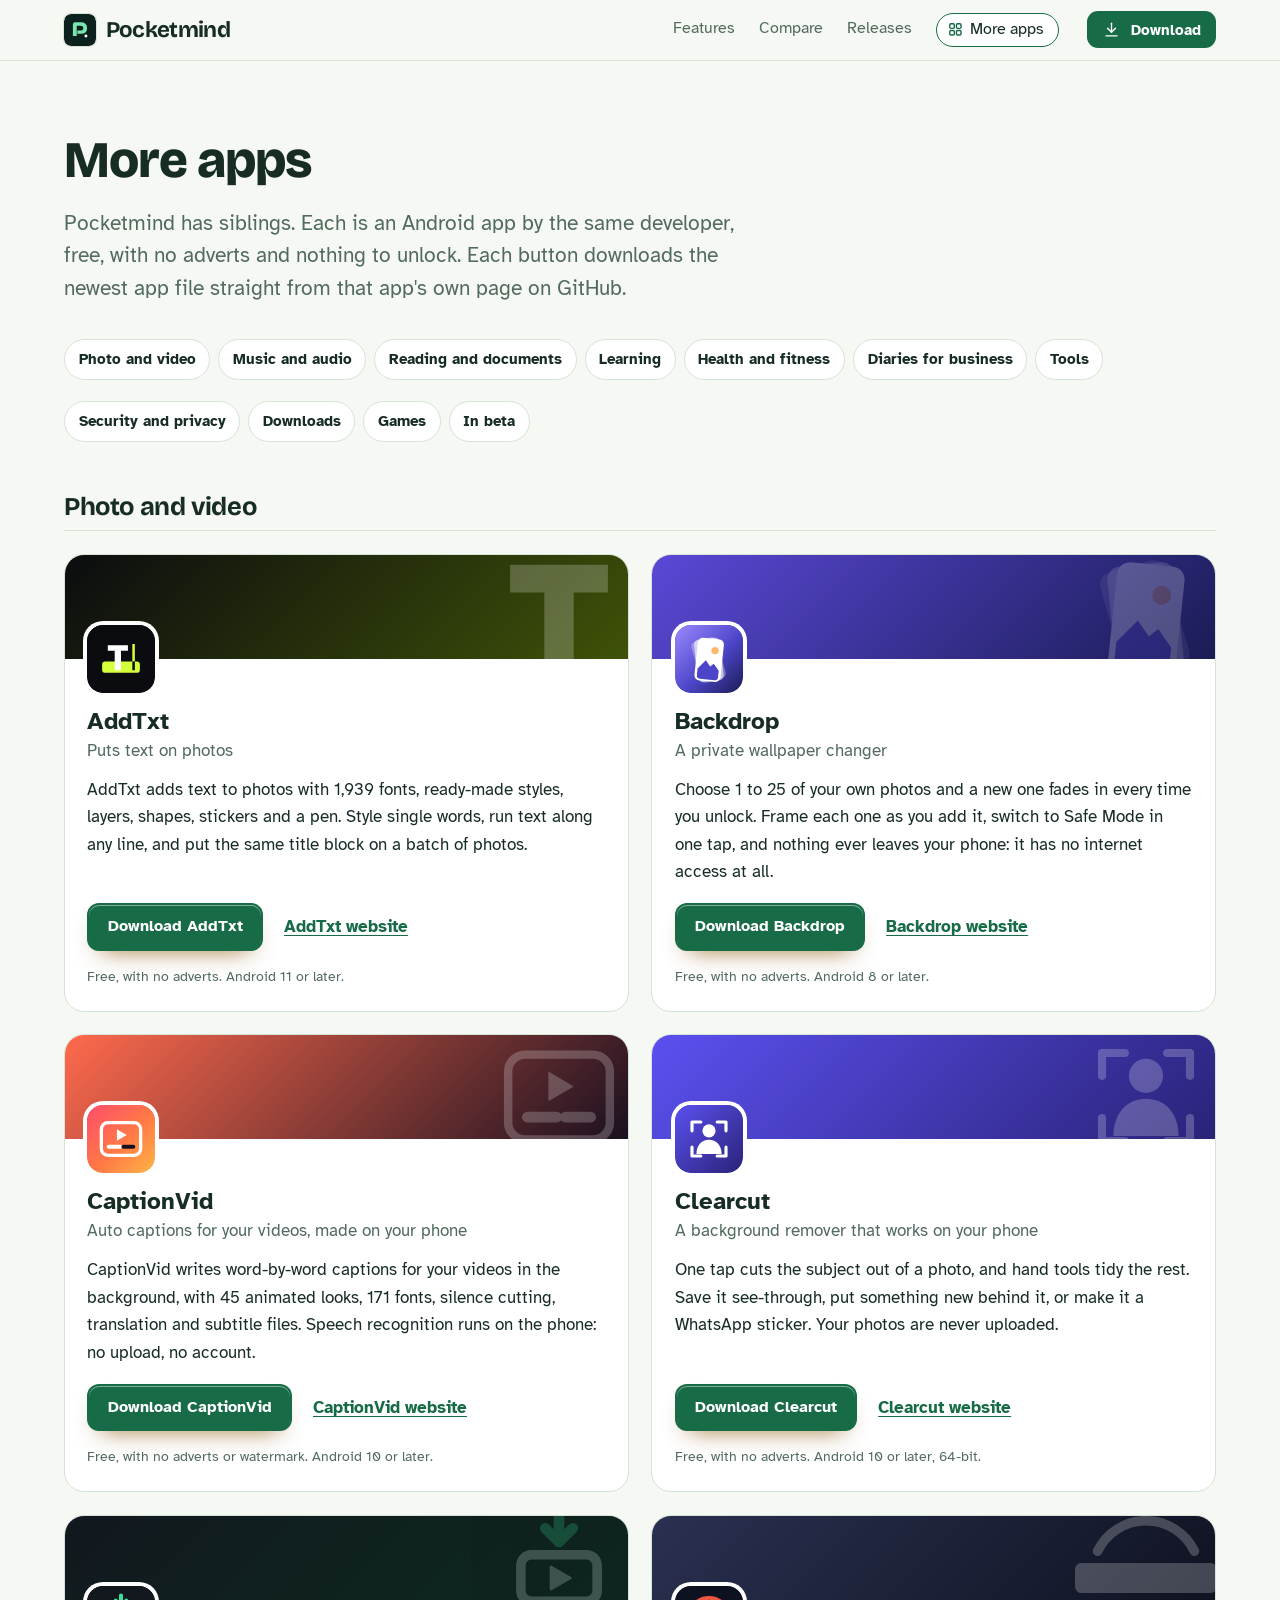
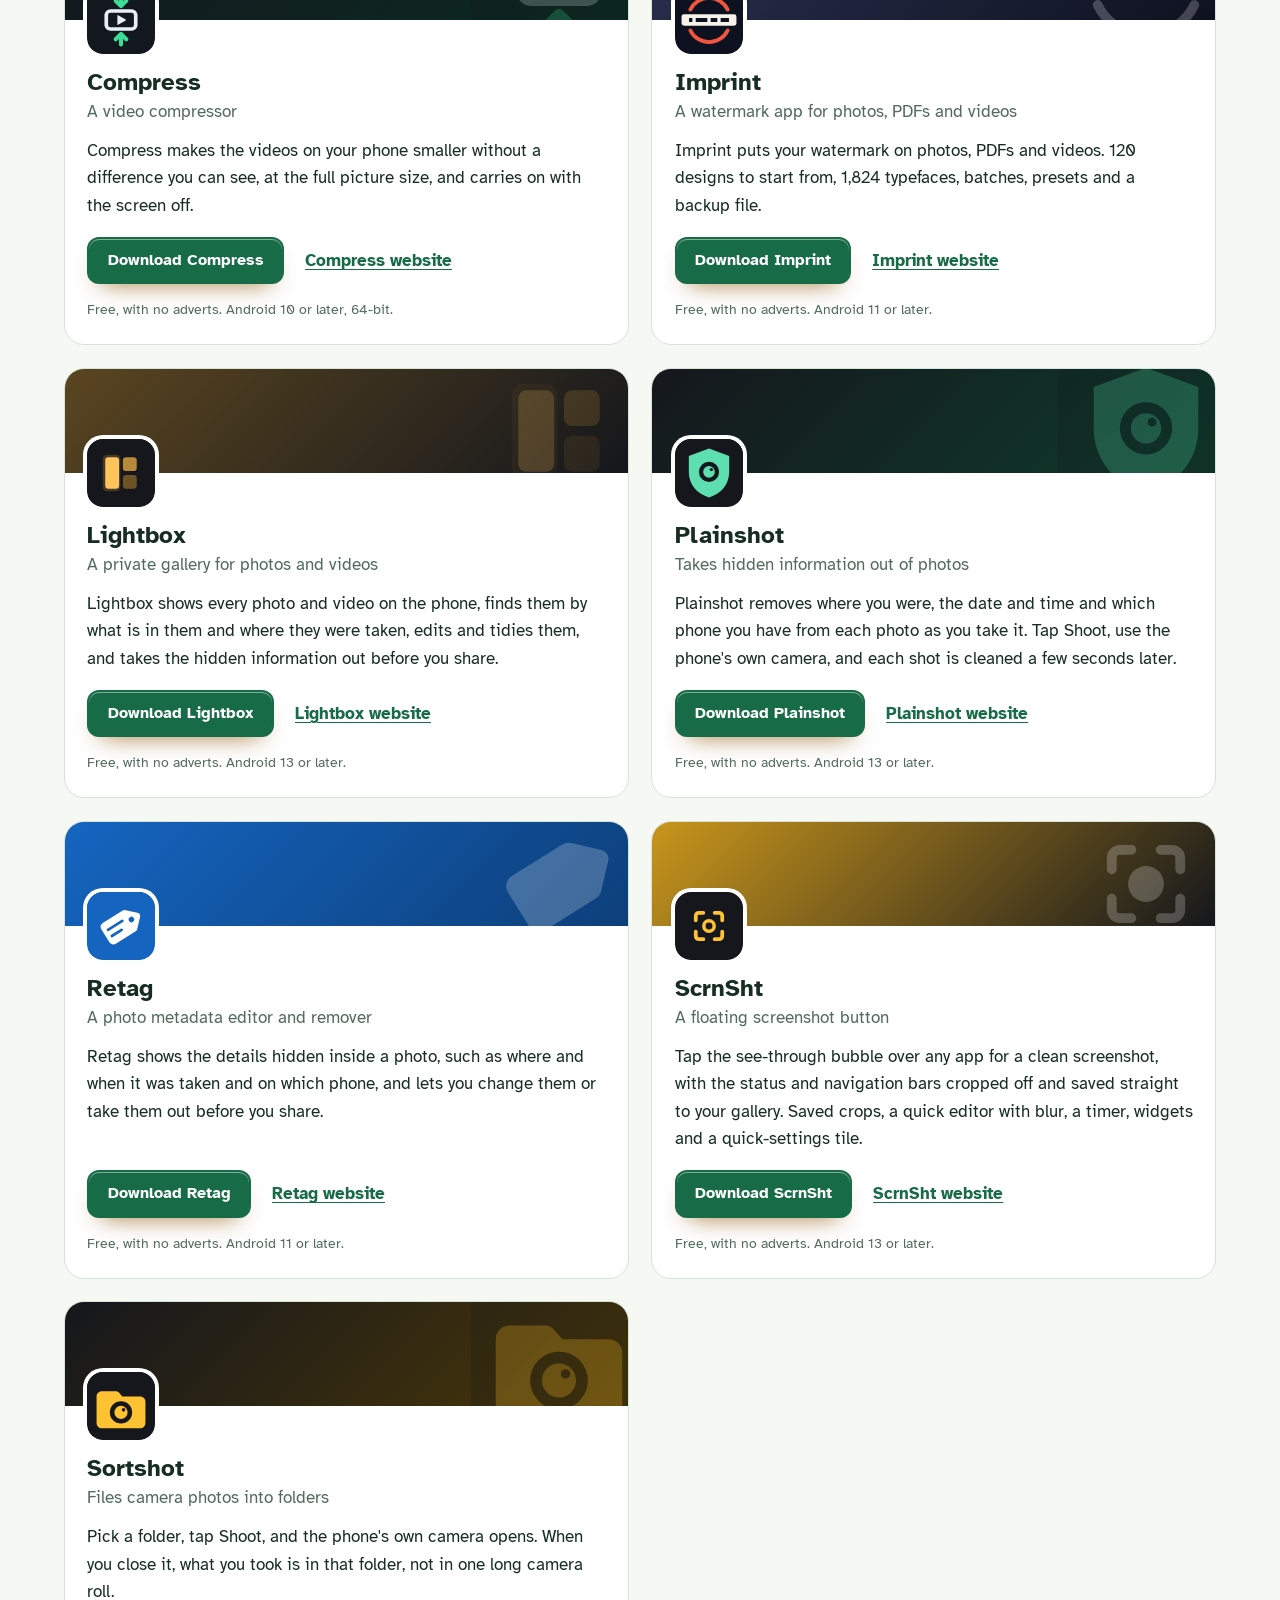
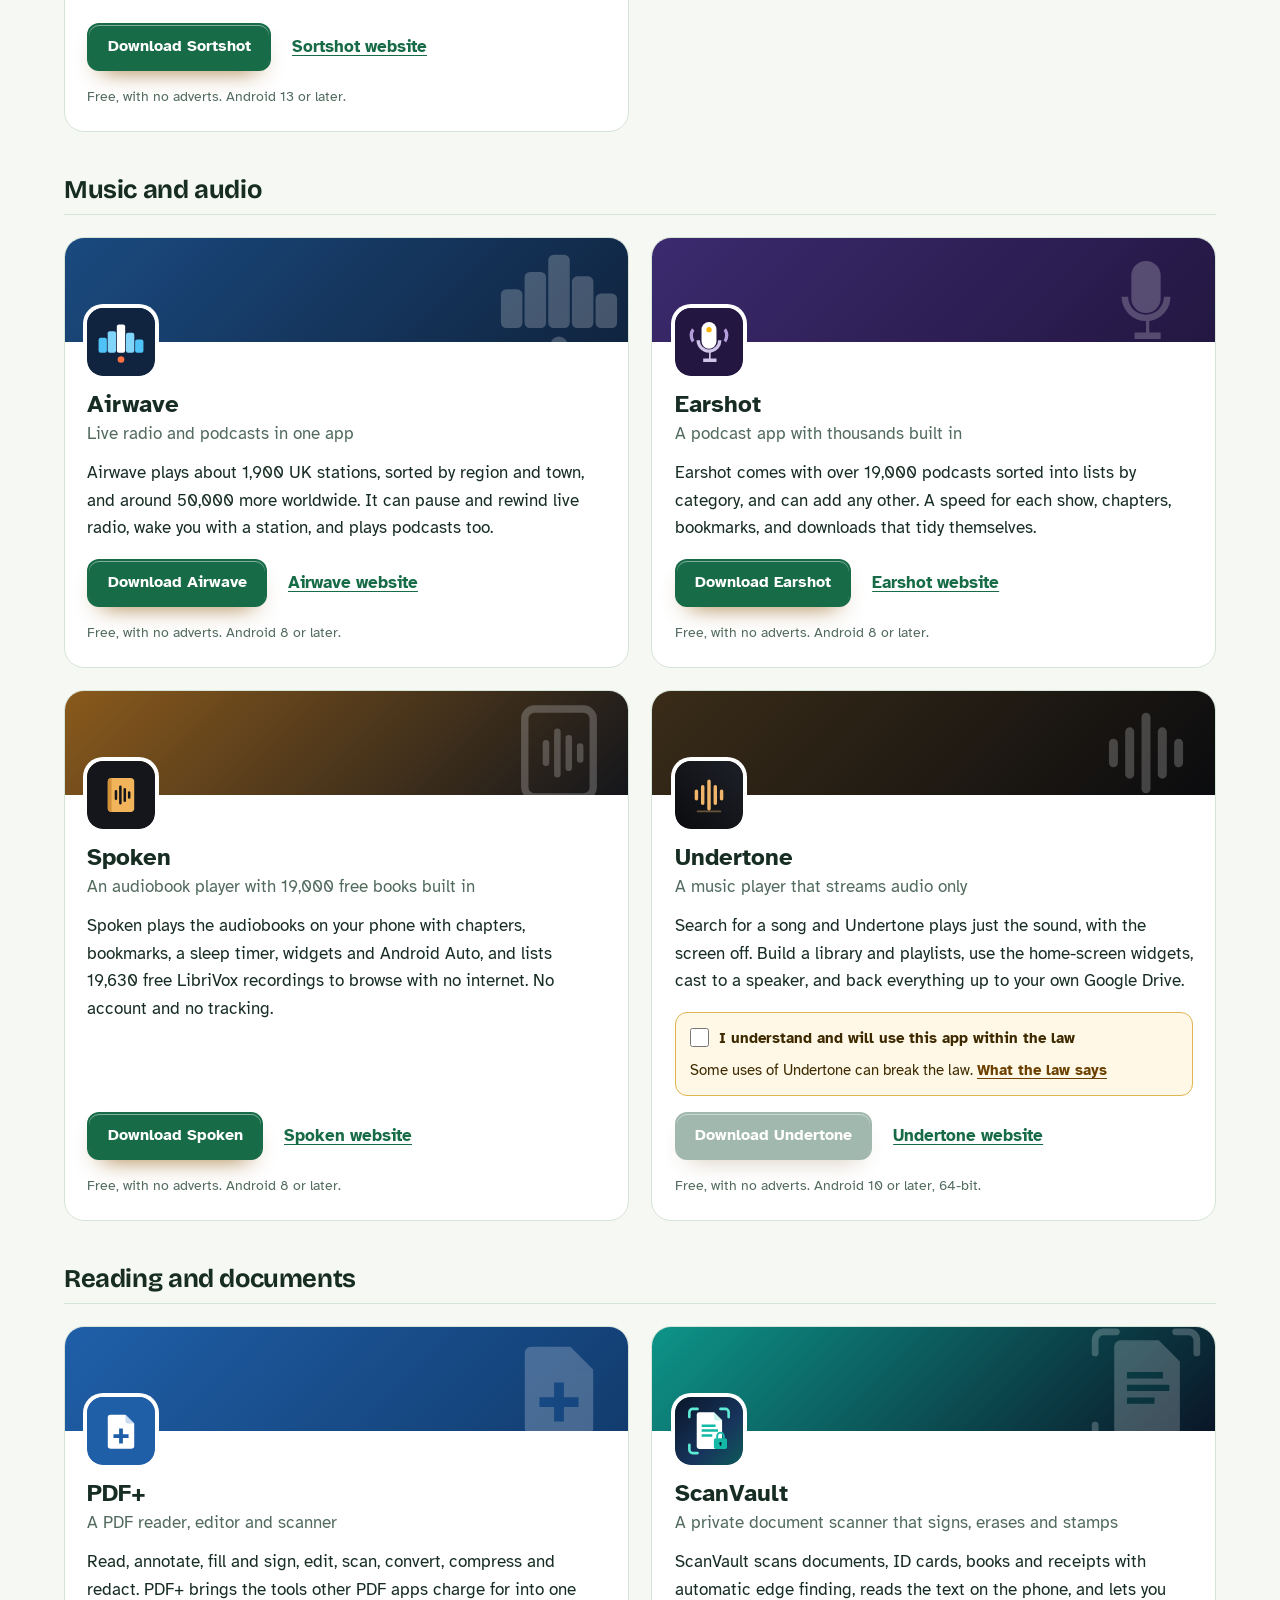
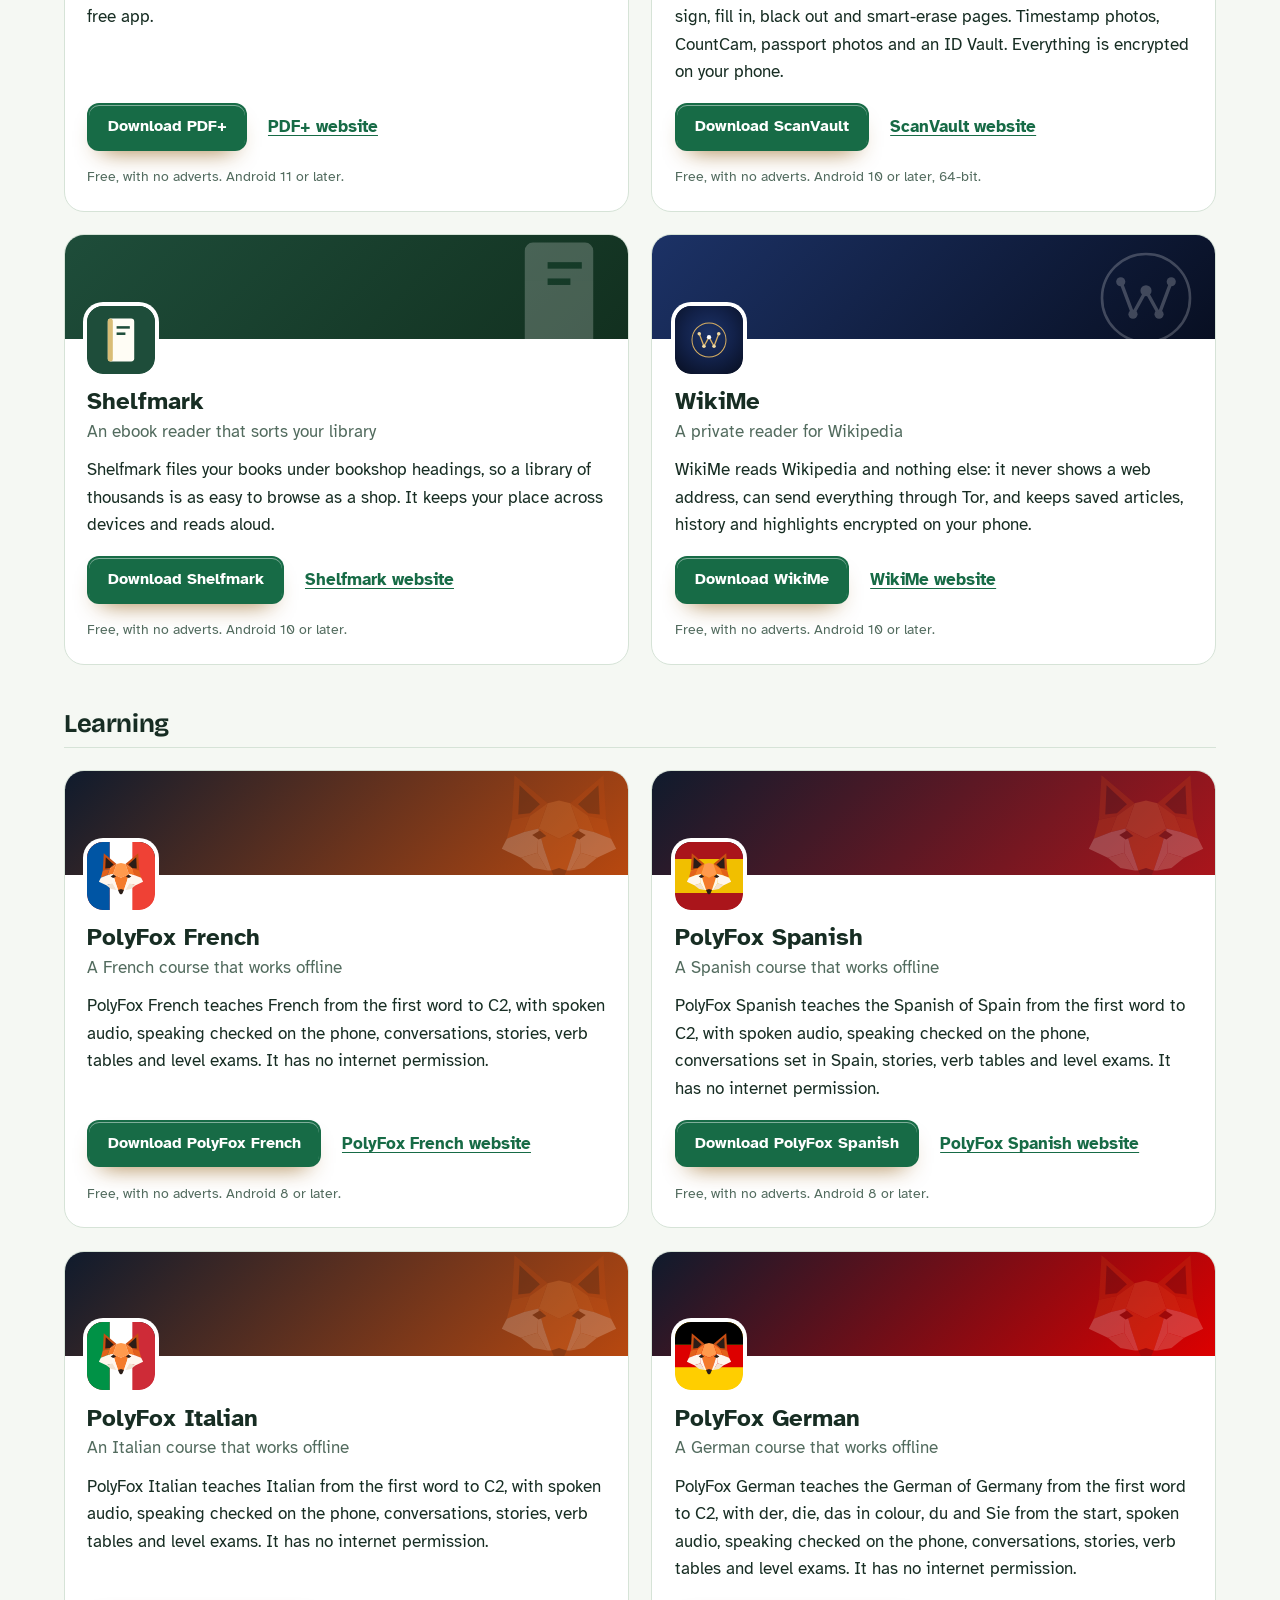
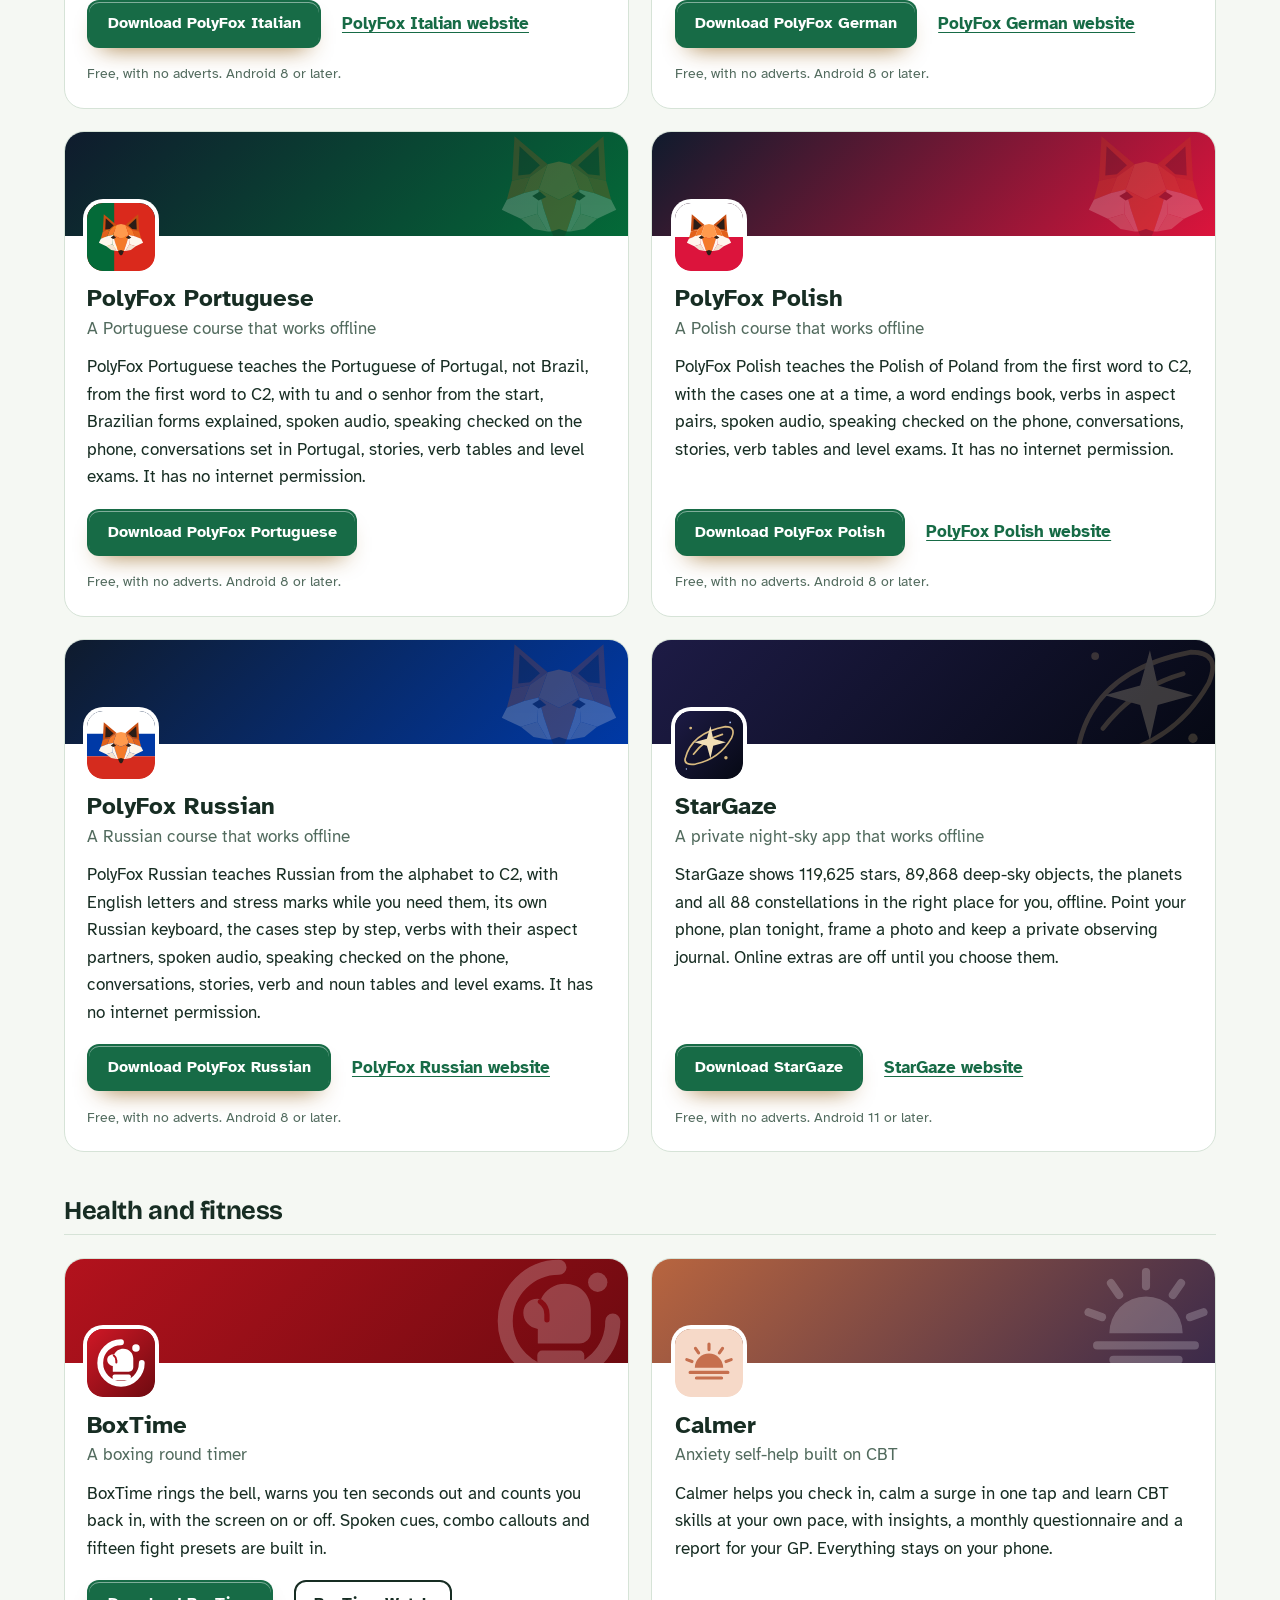
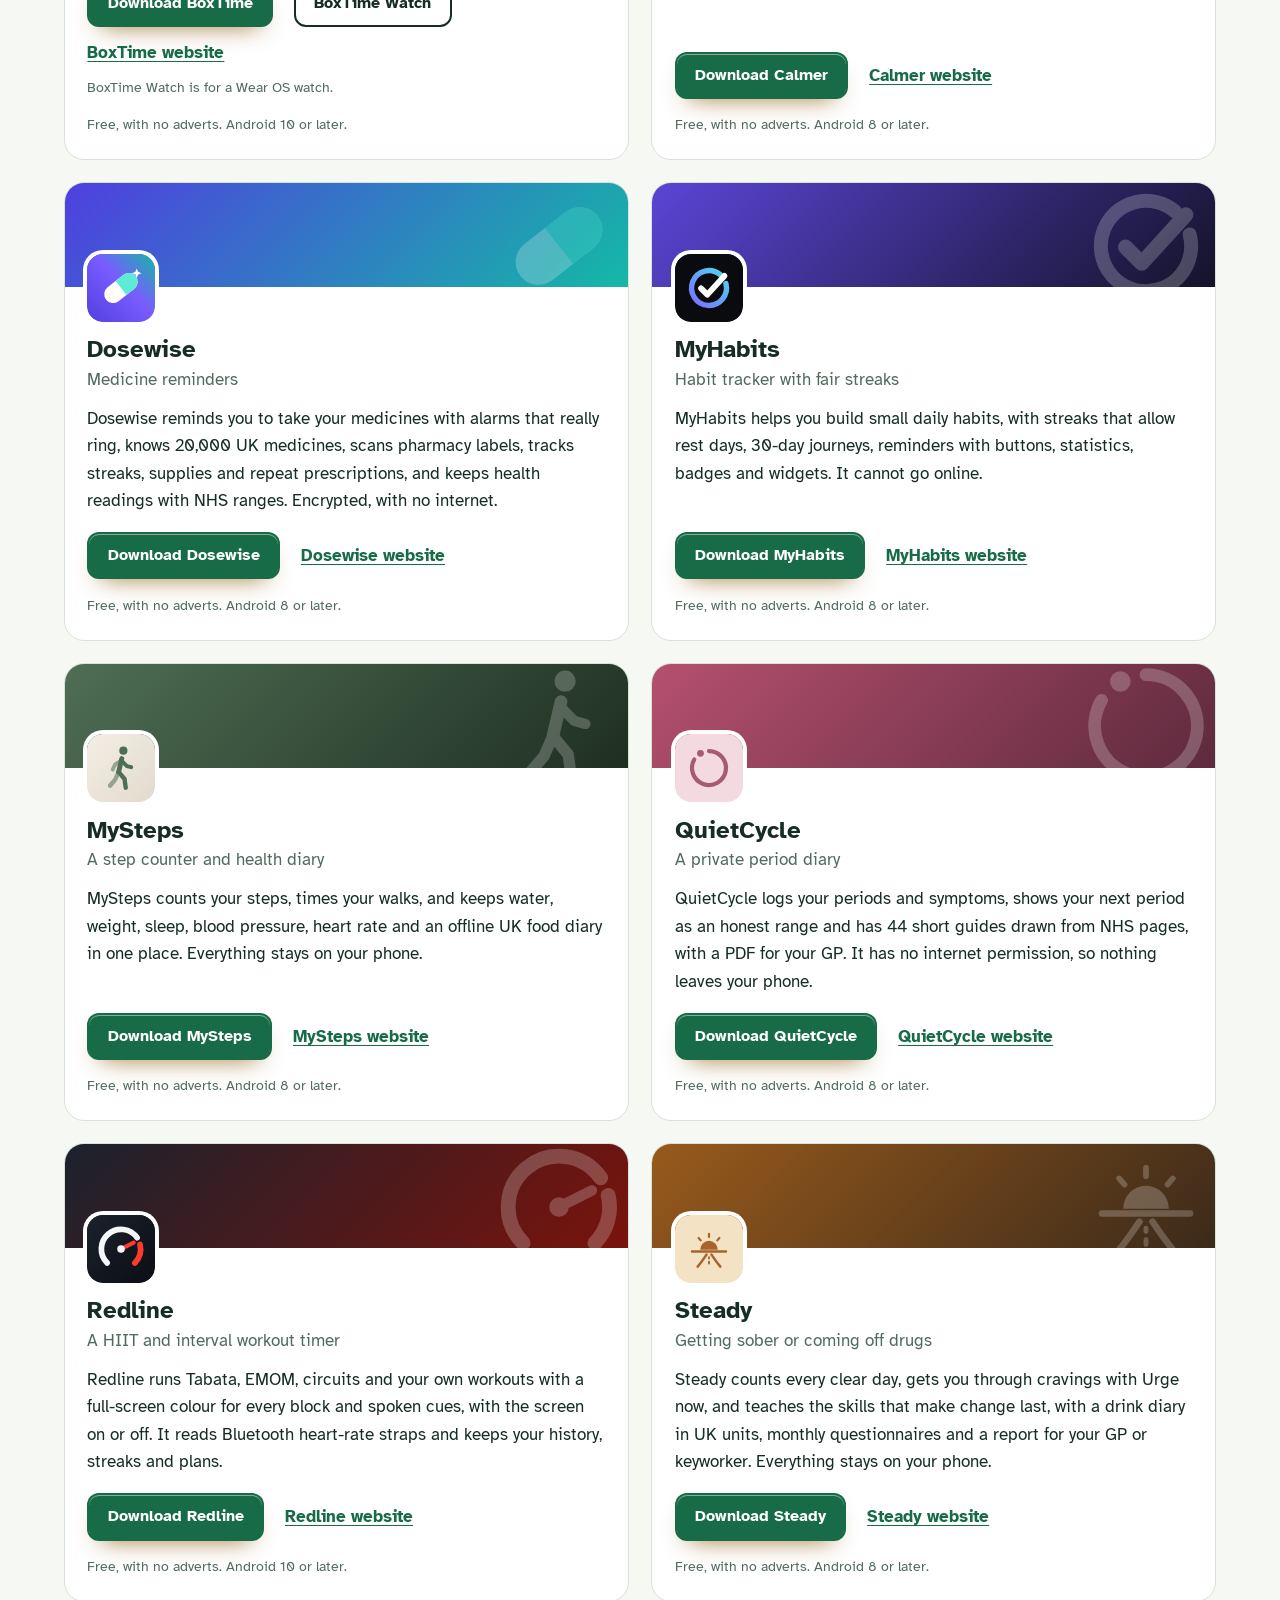
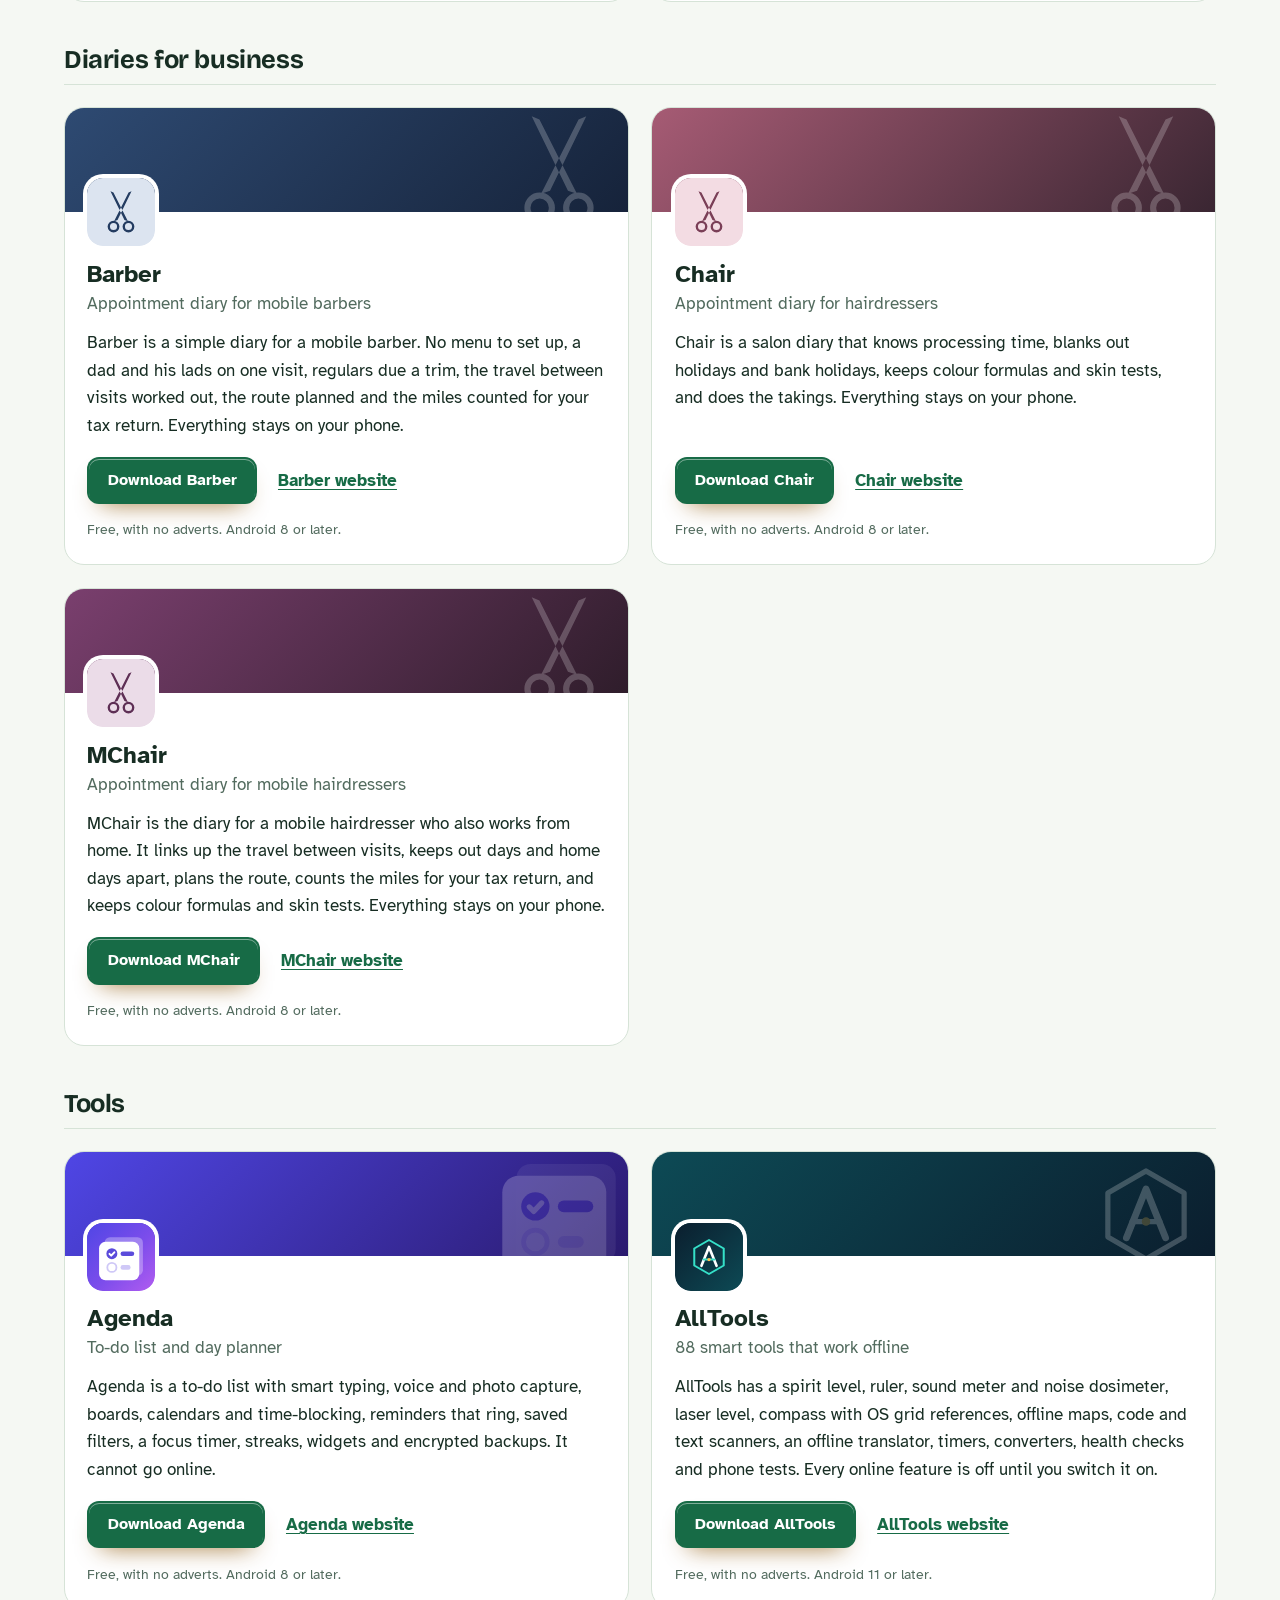
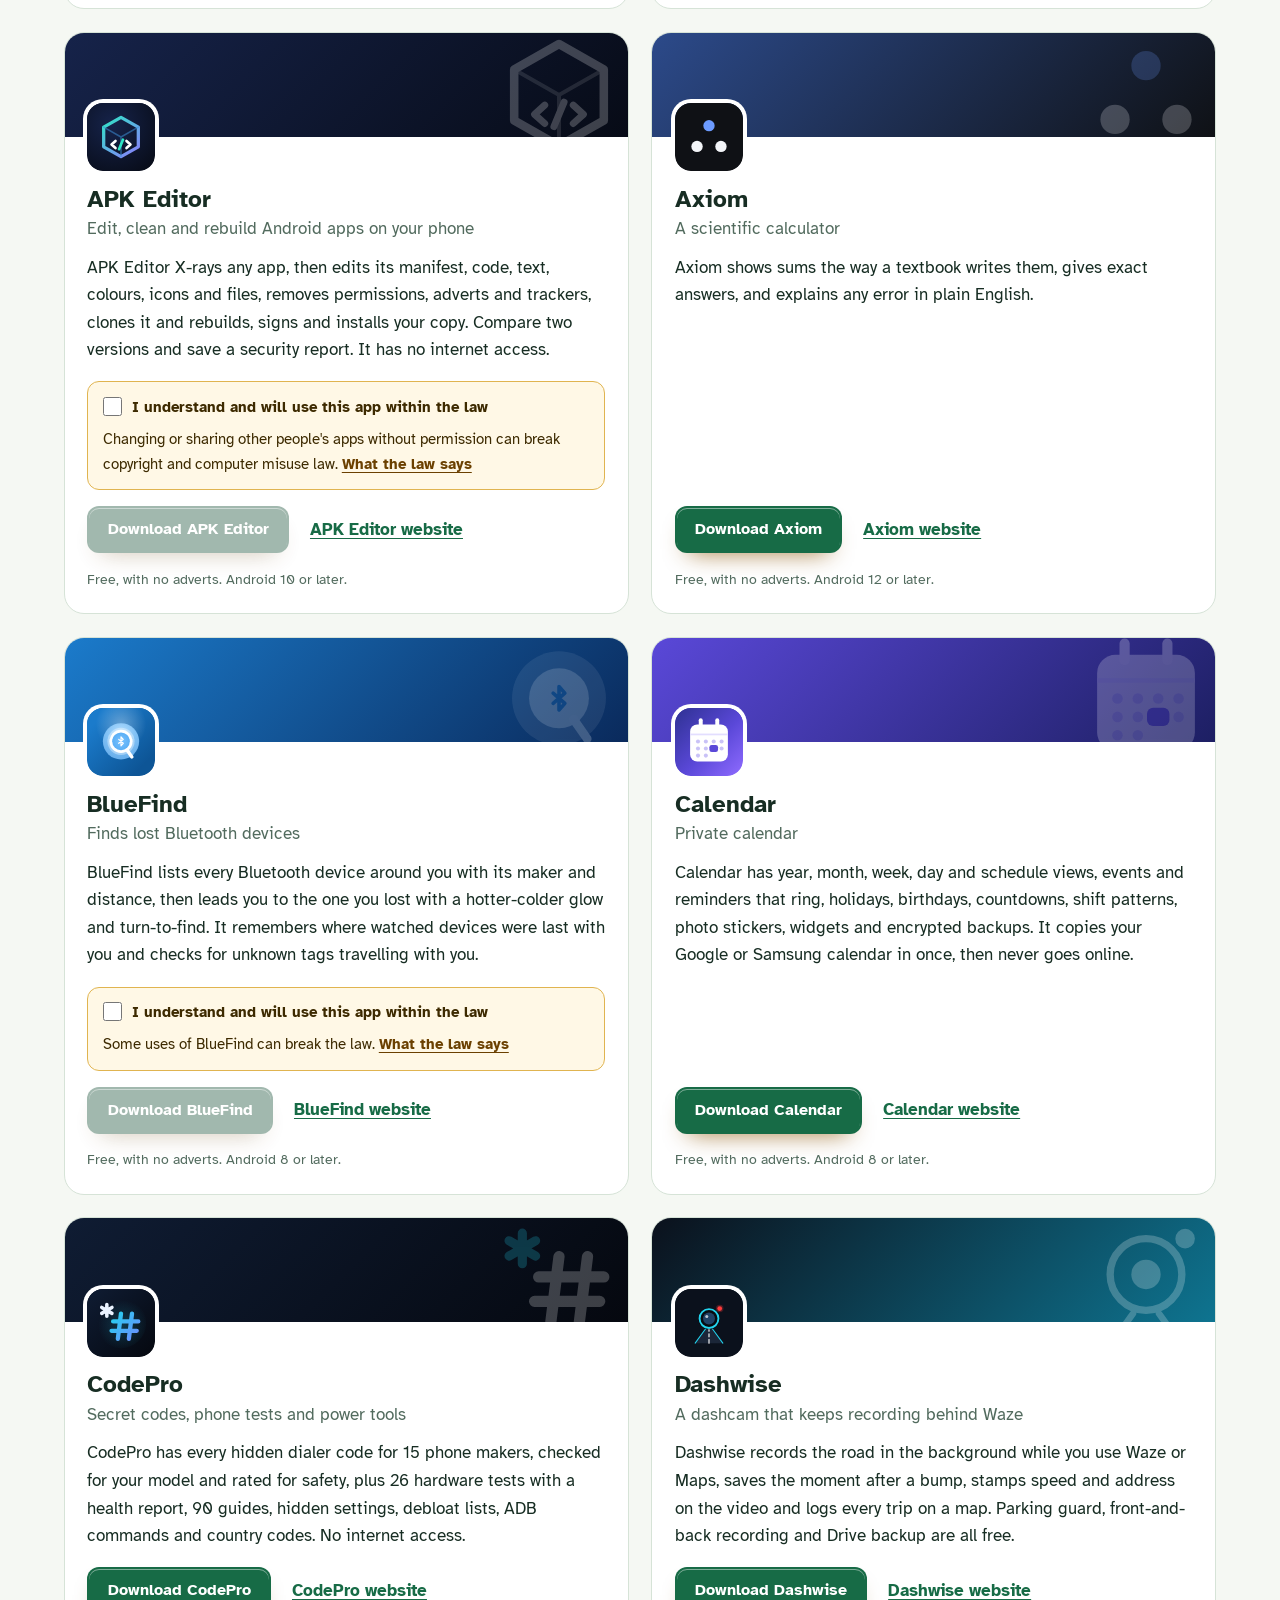
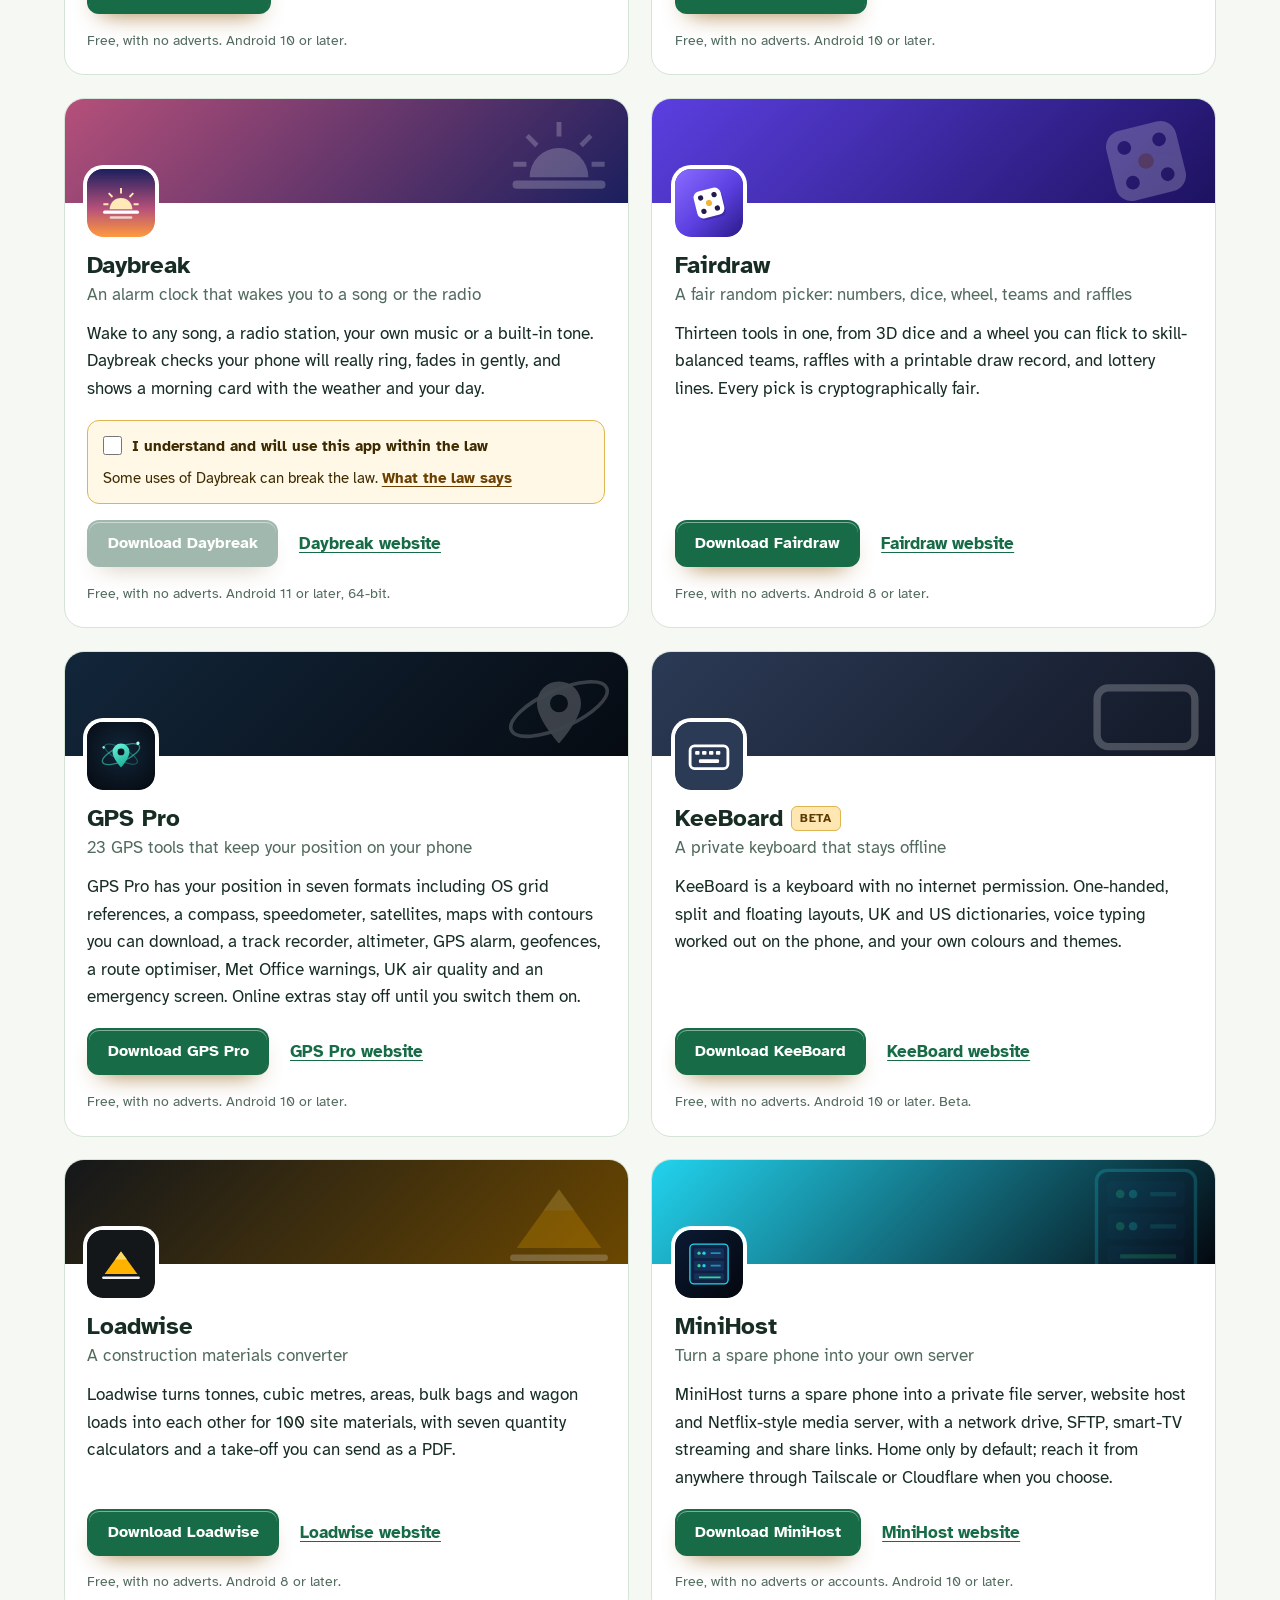
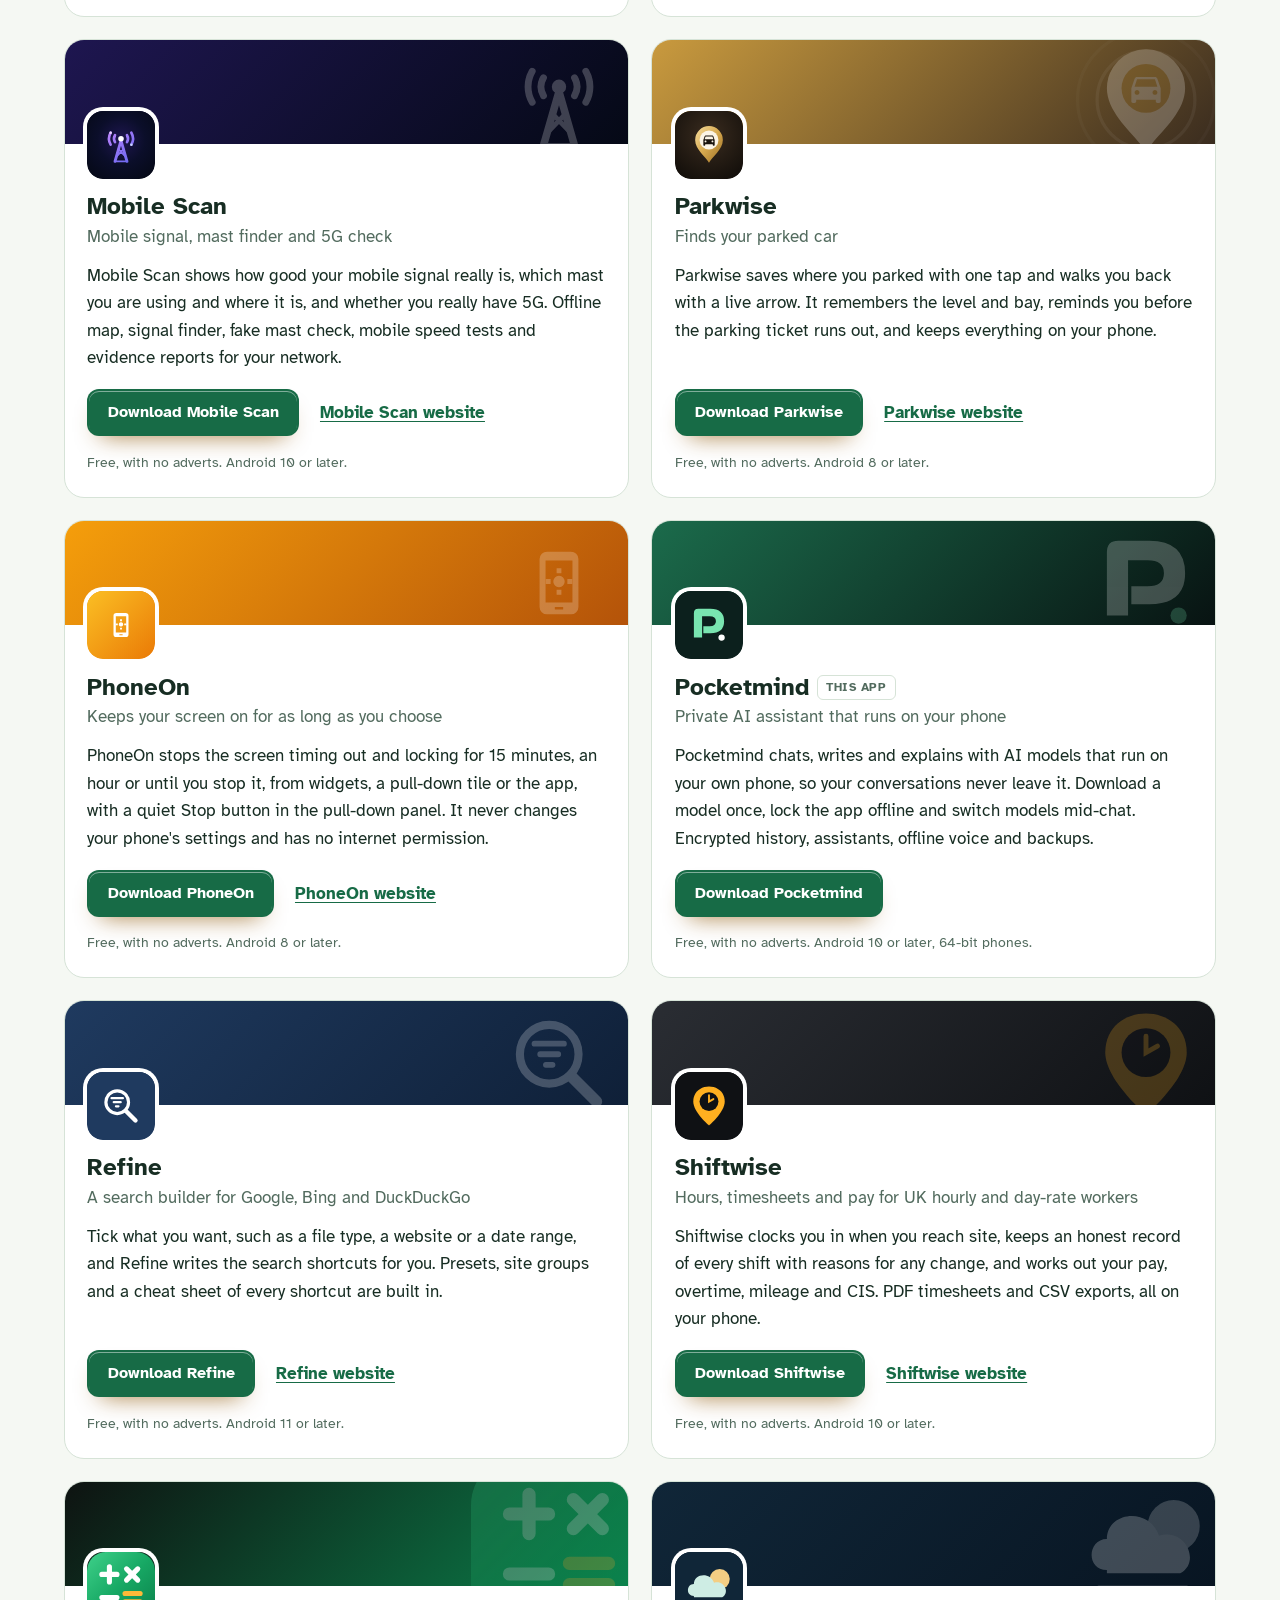
==== commit 7a79903e: "More apps: add APK Editor" ====
--- a/more-apps.html
+++ b/more-apps.html
@@ -4,7 +4,7 @@
 <meta charset="utf-8">
 <meta name="viewport" content="width=device-width, initial-scale=1">
 <title>More free Android apps from the maker of Pocketmind</title>
-<meta name="description" content="All 94 free Android apps from the maker of Pocketmind, in one list by category, each with its download and a link to its website.">
+<meta name="description" content="All 95 free Android apps from the maker of Pocketmind, in one list by category, each with its download and a link to its website.">
 <meta name="author" content="Jonathan Jackson">
 <link rel="canonical" href="https://customgpter.github.io/pocketmind/more-apps.html">
 <meta name="theme-color" content="#f5f8f3" media="(prefers-color-scheme: light)">
@@ -12,7 +12,7 @@
 <meta property="og:type" content="website">
 <meta property="og:site_name" content="Pocketmind">
 <meta property="og:title" content="More free Android apps from the maker of Pocketmind">
-<meta property="og:description" content="All 94 free Android apps from the maker of Pocketmind, in one list by category, each with its download and a link to its website.">
+<meta property="og:description" content="All 95 free Android apps from the maker of Pocketmind, in one list by category, each with its download and a link to its website.">
 <meta property="og:url" content="https://customgpter.github.io/pocketmind/more-apps.html">
 <meta property="og:image" content="https://customgpter.github.io/pocketmind/assets/og.png">
 <meta property="og:image:width" content="1200">
@@ -26,7 +26,7 @@
 <link rel="preload" href="./assets/fonts/atkinson-hyperlegible-latin-400-normal.woff2" as="font" type="font/woff2" crossorigin>
 <link rel="stylesheet" href="./assets/site.css?v=1">
 <link rel="stylesheet" href="./assets/house.css?v=1">
-<script type="application/ld+json">{"@context":"https://schema.org","@type":"ItemList","name":"Apps from the maker of Pocketmind","url":"https://customgpter.github.io/pocketmind/more-apps.html","itemListElement":[{"@type":"ListItem","position":1,"name":"AddTxt","url":"https://customgpter.github.io/addtxt/"},{"@type":"ListItem","position":2,"name":"Backdrop","url":"https://customgpter.github.io/backdrop/"},{"@type":"ListItem","position":3,"name":"CaptionVid","url":"https://customgpter.github.io/captionvid/"},{"@type":"ListItem","position":4,"name":"Clearcut","url":"https://customgpter.github.io/clearcut/"},{"@type":"ListItem","position":5,"name":"Compress","url":"https://customgpter.github.io/compress/"},{"@type":"ListItem","position":6,"name":"Imprint","url":"https://customgpter.github.io/imprint/"},{"@type":"ListItem","position":7,"name":"Lightbox","url":"https://customgpter.github.io/lightbox/"},{"@type":"ListItem","position":8,"name":"Plainshot","url":"https://customgpter.github.io/plainshot/"},{"@type":"ListItem","position":9,"name":"Retag","url":"https://customgpter.github.io/retag/"},{"@type":"ListItem","position":10,"name":"ScrnSht","url":"https://customgpter.github.io/scrnsht/"},{"@type":"ListItem","position":11,"name":"Sortshot","url":"https://customgpter.github.io/sortshot/"},{"@type":"ListItem","position":12,"name":"Airwave","url":"https://customgpter.github.io/airwave/"},{"@type":"ListItem","position":13,"name":"Earshot","url":"https://customgpter.github.io/earshot/"},{"@type":"ListItem","position":14,"name":"Spoken","url":"https://customgpter.github.io/spoken/"},{"@type":"ListItem","position":15,"name":"Undertone","url":"https://customgpter.github.io/undertone/"},{"@type":"ListItem","position":16,"name":"PDF+","url":"https://customgpter.github.io/pdfplus/"},{"@type":"ListItem","position":17,"name":"ScanVault","url":"https://customgpter.github.io/scanvault/"},{"@type":"ListItem","position":18,"name":"Shelfmark","url":"https://customgpter.github.io/shelfmark/"},{"@type":"ListItem","position":19,"name":"WikiMe","url":"https://customgpter.github.io/wikime/"},{"@type":"ListItem","position":20,"name":"PolyFox French","url":"https://customgpter.github.io/polyfox/"},{"@type":"ListItem","position":21,"name":"PolyFox German","url":"https://customgpter.github.io/polyfox-german/"},{"@type":"ListItem","position":22,"name":"PolyFox Polish","url":"https://customgpter.github.io/polyfox-polish/"},{"@type":"ListItem","position":23,"name":"PolyFox Russian","url":"https://customgpter.github.io/polyfox-russian/"},{"@type":"ListItem","position":24,"name":"StarGaze","url":"https://customgpter.github.io/stargaze/"},{"@type":"ListItem","position":25,"name":"BoxTime","url":"https://customgpter.github.io/boxtime/"},{"@type":"ListItem","position":26,"name":"Calmer","url":"https://customgpter.github.io/calmer/"},{"@type":"ListItem","position":27,"name":"Dosewise","url":"https://customgpter.github.io/dosewise/"},{"@type":"ListItem","position":28,"name":"MyHabits","url":"https://customgpter.github.io/myhabits/"},{"@type":"ListItem","position":29,"name":"MySteps","url":"https://customgpter.github.io/mysteps/"},{"@type":"ListItem","position":30,"name":"QuietCycle","url":"https://customgpter.github.io/quietcycle/"},{"@type":"ListItem","position":31,"name":"Redline","url":"https://customgpter.github.io/redline/"},{"@type":"ListItem","position":32,"name":"Steady","url":"https://customgpter.github.io/steady/"},{"@type":"ListItem","position":33,"name":"Barber","url":"https://customgpter.github.io/barber/"},{"@type":"ListItem","position":34,"name":"Chair","url":"https://customgpter.github.io/chair/"},{"@type":"ListItem","position":35,"name":"MChair","url":"https://customgpter.github.io/mchair/"},{"@type":"ListItem","position":36,"name":"Agenda","url":"https://customgpter.github.io/agenda/"},{"@type":"ListItem","position":37,"name":"AllTools","url":"https://customgpter.github.io/alltools/"},{"@type":"ListItem","position":38,"name":"Axiom","url":"https://customgpter.github.io/axiom/"},{"@type":"ListItem","position":39,"name":"BlueFind","url":"https://customgpter.github.io/bluefind/"},{"@type":"ListItem","position":40,"name":"Calendar","url":"https://customgpter.github.io/calendar/"},{"@type":"ListItem","position":41,"name":"CodePro","url":"https://customgpter.github.io/codepro/"},{"@type":"ListItem","position":42,"name":"Dashwise","url":"https://customgpter.github.io/dashwise/"},{"@type":"ListItem","position":43,"name":"Daybreak","url":"https://customgpter.github.io/daybreak/"},{"@type":"ListItem","position":44,"name":"Fairdraw","url":"https://customgpter.github.io/fairdraw/"},{"@type":"ListItem","position":45,"name":"GPS Pro","url":"https://customgpter.github.io/gpspro/"},{"@type":"ListItem","position":46,"name":"KeeBoard","url":"https://customgpter.github.io/keeboard/"},{"@type":"ListItem","position":47,"name":"Loadwise","url":"https://customgpter.github.io/loadwise/"},{"@type":"ListItem","position":48,"name":"MiniHost","url":"https://customgpter.github.io/minihost/"},{"@type":"ListItem","position":49,"name":"Mobile Scan","url":"https://customgpter.github.io/mobilescan/"},{"@type":"ListItem","position":50,"name":"Parkwise","url":"https://customgpter.github.io/parkwise/"},{"@type":"ListItem","position":51,"name":"Pocketmind","url":"https://customgpter.github.io/pocketmind/"},{"@type":"ListItem","position":52,"name":"Refine","url":"https://customgpter.github.io/refine/"},{"@type":"ListItem","position":53,"name":"Shiftwise","url":"https://customgpter.github.io/shiftwise/"},{"@type":"ListItem","position":54,"name":"SimpleCalc","url":"https://customgpter.github.io/simplecalc/"},{"@type":"ListItem","position":55,"name":"Skyline","url":"https://customgpter.github.io/skyline/"},{"@type":"ListItem","position":56,"name":"Slipway","url":"https://customgpter.github.io/slipway/"},{"@type":"ListItem","position":57,"name":"Tagger","url":"https://customgpter.github.io/tagger/"},{"@type":"ListItem","position":58,"name":"TotalClean","url":"https://customgpter.github.io/totalclean/"},{"@type":"ListItem","position":59,"name":"TVLink","url":"https://customgpter.github.io/tvlink/"},{"@type":"ListItem","position":60,"name":"Unbox","url":"https://customgpter.github.io/unbox/"},{"@type":"ListItem","position":61,"name":"WhatsKeep","url":"https://customgpter.github.io/whatskeep/"},{"@type":"ListItem","position":62,"name":"WiFi Scan","url":"https://customgpter.github.io/wifiscan/"},{"@type":"ListItem","position":63,"name":"Auditly","url":"https://customgpter.github.io/auditly/"},{"@type":"ListItem","position":64,"name":"Backchannel","url":"https://customgpter.github.io/backchannel/"},{"@type":"ListItem","position":65,"name":"ENotes","url":"https://customgpter.github.io/enotes/"},{"@type":"ListItem","position":66,"name":"FindMe","url":"https://customgpter.github.io/findme/"},{"@type":"ListItem","position":67,"name":"iLock","url":"https://customgpter.github.io/ilock/"},{"@type":"ListItem","position":68,"name":"ImSafe","url":"https://customgpter.github.io/imsafe/"},{"@type":"ListItem","position":69,"name":"IShred","url":"https://customgpter.github.io/ishred/"},{"@type":"ListItem","position":70,"name":"LockBox","url":"https://customgpter.github.io/lockbox/"},{"@type":"ListItem","position":71,"name":"PassVault","url":"https://customgpter.github.io/passvault/"},{"@type":"ListItem","position":72,"name":"SpyFind","url":"https://customgpter.github.io/spyfind/"},{"@type":"ListItem","position":73,"name":"TextWipe","url":"https://customgpter.github.io/textwipe/"},{"@type":"ListItem","position":74,"name":"Tracewire","url":"https://customgpter.github.io/tracewire/"},{"@type":"ListItem","position":75,"name":"Vigil","url":"https://customgpter.github.io/vigil/"},{"@type":"ListItem","position":76,"name":"Grab","url":"https://customgpter.github.io/grab/"},{"@type":"ListItem","position":77,"name":"Swarm","url":"https://customgpter.github.io/swarm/"},{"@type":"ListItem","position":78,"name":"Plane Games","url":"https://customgpter.github.io/plane-games/"},{"@type":"ListItem","position":79,"name":"Ninefold","url":"https://customgpter.github.io/ninefold/"},{"@type":"ListItem","position":80,"name":"Cubewise","url":"https://customgpter.github.io/cubewise/"},{"@type":"ListItem","position":81,"name":"Tilewise","url":"https://customgpter.github.io/tilewise/"},{"@type":"ListItem","position":82,"name":"Letterwise","url":"https://customgpter.github.io/letterwise/"},{"@type":"ListItem","position":83,"name":"Kingside","url":"https://customgpter.github.io/kingside/"},{"@type":"ListItem","position":84,"name":"Deckhand","url":"https://customgpter.github.io/deckhand/"},{"@type":"ListItem","position":85,"name":"SNESForge","url":"https://customgpter.github.io/snesforge/"},{"@type":"ListItem","position":86,"name":"Fame Boy","url":"https://customgpter.github.io/fameboy/"},{"@type":"ListItem","position":87,"name":"PSPPro","url":"https://customgpter.github.io/psppro/"},{"@type":"ListItem","position":88,"name":"MegaGen","url":"https://customgpter.github.io/megagen/"},{"@type":"ListItem","position":89,"name":"QVR","url":"https://customgpter.github.io/qvr/"},{"@type":"ListItem","position":90,"name":"QVR Watch","url":"https://customgpter.github.io/qvr-watch/"},{"@type":"ListItem","position":91,"name":"QVRLite","url":"https://customgpter.github.io/qvrlite/"},{"@type":"ListItem","position":92,"name":"Onionz","url":"https://customgpter.github.io/onionz/"},{"@type":"ListItem","position":93,"name":"OnionzWeb","url":"https://customgpter.github.io/onionzweb/"}]}</script>
+<script type="application/ld+json">{"@context":"https://schema.org","@type":"ItemList","name":"Apps from the maker of Pocketmind","url":"https://customgpter.github.io/pocketmind/more-apps.html","itemListElement":[{"@type":"ListItem","position":1,"name":"AddTxt","url":"https://customgpter.github.io/addtxt/"},{"@type":"ListItem","position":2,"name":"Backdrop","url":"https://customgpter.github.io/backdrop/"},{"@type":"ListItem","position":3,"name":"CaptionVid","url":"https://customgpter.github.io/captionvid/"},{"@type":"ListItem","position":4,"name":"Clearcut","url":"https://customgpter.github.io/clearcut/"},{"@type":"ListItem","position":5,"name":"Compress","url":"https://customgpter.github.io/compress/"},{"@type":"ListItem","position":6,"name":"Imprint","url":"https://customgpter.github.io/imprint/"},{"@type":"ListItem","position":7,"name":"Lightbox","url":"https://customgpter.github.io/lightbox/"},{"@type":"ListItem","position":8,"name":"Plainshot","url":"https://customgpter.github.io/plainshot/"},{"@type":"ListItem","position":9,"name":"Retag","url":"https://customgpter.github.io/retag/"},{"@type":"ListItem","position":10,"name":"ScrnSht","url":"https://customgpter.github.io/scrnsht/"},{"@type":"ListItem","position":11,"name":"Sortshot","url":"https://customgpter.github.io/sortshot/"},{"@type":"ListItem","position":12,"name":"Airwave","url":"https://customgpter.github.io/airwave/"},{"@type":"ListItem","position":13,"name":"Earshot","url":"https://customgpter.github.io/earshot/"},{"@type":"ListItem","position":14,"name":"Spoken","url":"https://customgpter.github.io/spoken/"},{"@type":"ListItem","position":15,"name":"Undertone","url":"https://customgpter.github.io/undertone/"},{"@type":"ListItem","position":16,"name":"PDF+","url":"https://customgpter.github.io/pdfplus/"},{"@type":"ListItem","position":17,"name":"ScanVault","url":"https://customgpter.github.io/scanvault/"},{"@type":"ListItem","position":18,"name":"Shelfmark","url":"https://customgpter.github.io/shelfmark/"},{"@type":"ListItem","position":19,"name":"WikiMe","url":"https://customgpter.github.io/wikime/"},{"@type":"ListItem","position":20,"name":"PolyFox French","url":"https://customgpter.github.io/polyfox/"},{"@type":"ListItem","position":21,"name":"PolyFox German","url":"https://customgpter.github.io/polyfox-german/"},{"@type":"ListItem","position":22,"name":"PolyFox Polish","url":"https://customgpter.github.io/polyfox-polish/"},{"@type":"ListItem","position":23,"name":"PolyFox Russian","url":"https://customgpter.github.io/polyfox-russian/"},{"@type":"ListItem","position":24,"name":"StarGaze","url":"https://customgpter.github.io/stargaze/"},{"@type":"ListItem","position":25,"name":"BoxTime","url":"https://customgpter.github.io/boxtime/"},{"@type":"ListItem","position":26,"name":"Calmer","url":"https://customgpter.github.io/calmer/"},{"@type":"ListItem","position":27,"name":"Dosewise","url":"https://customgpter.github.io/dosewise/"},{"@type":"ListItem","position":28,"name":"MyHabits","url":"https://customgpter.github.io/myhabits/"},{"@type":"ListItem","position":29,"name":"MySteps","url":"https://customgpter.github.io/mysteps/"},{"@type":"ListItem","position":30,"name":"QuietCycle","url":"https://customgpter.github.io/quietcycle/"},{"@type":"ListItem","position":31,"name":"Redline","url":"https://customgpter.github.io/redline/"},{"@type":"ListItem","position":32,"name":"Steady","url":"https://customgpter.github.io/steady/"},{"@type":"ListItem","position":33,"name":"Barber","url":"https://customgpter.github.io/barber/"},{"@type":"ListItem","position":34,"name":"Chair","url":"https://customgpter.github.io/chair/"},{"@type":"ListItem","position":35,"name":"MChair","url":"https://customgpter.github.io/mchair/"},{"@type":"ListItem","position":36,"name":"Agenda","url":"https://customgpter.github.io/agenda/"},{"@type":"ListItem","position":37,"name":"AllTools","url":"https://customgpter.github.io/alltools/"},{"@type":"ListItem","position":38,"name":"APK Editor","url":"https://customgpter.github.io/apkeditor/"},{"@type":"ListItem","position":39,"name":"Axiom","url":"https://customgpter.github.io/axiom/"},{"@type":"ListItem","position":40,"name":"BlueFind","url":"https://customgpter.github.io/bluefind/"},{"@type":"ListItem","position":41,"name":"Calendar","url":"https://customgpter.github.io/calendar/"},{"@type":"ListItem","position":42,"name":"CodePro","url":"https://customgpter.github.io/codepro/"},{"@type":"ListItem","position":43,"name":"Dashwise","url":"https://customgpter.github.io/dashwise/"},{"@type":"ListItem","position":44,"name":"Daybreak","url":"https://customgpter.github.io/daybreak/"},{"@type":"ListItem","position":45,"name":"Fairdraw","url":"https://customgpter.github.io/fairdraw/"},{"@type":"ListItem","position":46,"name":"GPS Pro","url":"https://customgpter.github.io/gpspro/"},{"@type":"ListItem","position":47,"name":"KeeBoard","url":"https://customgpter.github.io/keeboard/"},{"@type":"ListItem","position":48,"name":"Loadwise","url":"https://customgpter.github.io/loadwise/"},{"@type":"ListItem","position":49,"name":"MiniHost","url":"https://customgpter.github.io/minihost/"},{"@type":"ListItem","position":50,"name":"Mobile Scan","url":"https://customgpter.github.io/mobilescan/"},{"@type":"ListItem","position":51,"name":"Parkwise","url":"https://customgpter.github.io/parkwise/"},{"@type":"ListItem","position":52,"name":"Pocketmind","url":"https://customgpter.github.io/pocketmind/"},{"@type":"ListItem","position":53,"name":"Refine","url":"https://customgpter.github.io/refine/"},{"@type":"ListItem","position":54,"name":"Shiftwise","url":"https://customgpter.github.io/shiftwise/"},{"@type":"ListItem","position":55,"name":"SimpleCalc","url":"https://customgpter.github.io/simplecalc/"},{"@type":"ListItem","position":56,"name":"Skyline","url":"https://customgpter.github.io/skyline/"},{"@type":"ListItem","position":57,"name":"Slipway","url":"https://customgpter.github.io/slipway/"},{"@type":"ListItem","position":58,"name":"Tagger","url":"https://customgpter.github.io/tagger/"},{"@type":"ListItem","position":59,"name":"TotalClean","url":"https://customgpter.github.io/totalclean/"},{"@type":"ListItem","position":60,"name":"TVLink","url":"https://customgpter.github.io/tvlink/"},{"@type":"ListItem","position":61,"name":"Unbox","url":"https://customgpter.github.io/unbox/"},{"@type":"ListItem","position":62,"name":"WhatsKeep","url":"https://customgpter.github.io/whatskeep/"},{"@type":"ListItem","position":63,"name":"WiFi Scan","url":"https://customgpter.github.io/wifiscan/"},{"@type":"ListItem","position":64,"name":"Auditly","url":"https://customgpter.github.io/auditly/"},{"@type":"ListItem","position":65,"name":"Backchannel","url":"https://customgpter.github.io/backchannel/"},{"@type":"ListItem","position":66,"name":"ENotes","url":"https://customgpter.github.io/enotes/"},{"@type":"ListItem","position":67,"name":"FindMe","url":"https://customgpter.github.io/findme/"},{"@type":"ListItem","position":68,"name":"iLock","url":"https://customgpter.github.io/ilock/"},{"@type":"ListItem","position":69,"name":"ImSafe","url":"https://customgpter.github.io/imsafe/"},{"@type":"ListItem","position":70,"name":"IShred","url":"https://customgpter.github.io/ishred/"},{"@type":"ListItem","position":71,"name":"LockBox","url":"https://customgpter.github.io/lockbox/"},{"@type":"ListItem","position":72,"name":"PassVault","url":"https://customgpter.github.io/passvault/"},{"@type":"ListItem","position":73,"name":"SpyFind","url":"https://customgpter.github.io/spyfind/"},{"@type":"ListItem","position":74,"name":"TextWipe","url":"https://customgpter.github.io/textwipe/"},{"@type":"ListItem","position":75,"name":"Tracewire","url":"https://customgpter.github.io/tracewire/"},{"@type":"ListItem","position":76,"name":"Vigil","url":"https://customgpter.github.io/vigil/"},{"@type":"ListItem","position":77,"name":"Grab","url":"https://customgpter.github.io/grab/"},{"@type":"ListItem","position":78,"name":"Swarm","url":"https://customgpter.github.io/swarm/"},{"@type":"ListItem","position":79,"name":"Plane Games","url":"https://customgpter.github.io/plane-games/"},{"@type":"ListItem","position":80,"name":"Ninefold","url":"https://customgpter.github.io/ninefold/"},{"@type":"ListItem","position":81,"name":"Cubewise","url":"https://customgpter.github.io/cubewise/"},{"@type":"ListItem","position":82,"name":"Tilewise","url":"https://customgpter.github.io/tilewise/"},{"@type":"ListItem","position":83,"name":"Letterwise","url":"https://customgpter.github.io/letterwise/"},{"@type":"ListItem","position":84,"name":"Kingside","url":"https://customgpter.github.io/kingside/"},{"@type":"ListItem","position":85,"name":"Deckhand","url":"https://customgpter.github.io/deckhand/"},{"@type":"ListItem","position":86,"name":"SNESForge","url":"https://customgpter.github.io/snesforge/"},{"@type":"ListItem","position":87,"name":"Fame Boy","url":"https://customgpter.github.io/fameboy/"},{"@type":"ListItem","position":88,"name":"PSPPro","url":"https://customgpter.github.io/psppro/"},{"@type":"ListItem","position":89,"name":"MegaGen","url":"https://customgpter.github.io/megagen/"},{"@type":"ListItem","position":90,"name":"QVR","url":"https://customgpter.github.io/qvr/"},{"@type":"ListItem","position":91,"name":"QVR Watch","url":"https://customgpter.github.io/qvr-watch/"},{"@type":"ListItem","position":92,"name":"QVRLite","url":"https://customgpter.github.io/qvrlite/"},{"@type":"ListItem","position":93,"name":"Onionz","url":"https://customgpter.github.io/onionz/"},{"@type":"ListItem","position":94,"name":"OnionzWeb","url":"https://customgpter.github.io/onionzweb/"}]}</script>
 <link rel="stylesheet" href="./assets/apps-list.css?v=1">
 <script src="./assets/apps-list.js?v=1" defer></script>
 </head>
@@ -86,7 +86,7 @@
 <li class="mapp" style="--b:#7a3f6e;--b2:#2f1d2b"><div class="mapp-cover" aria-hidden="true"><svg viewBox="0 0 108 108"><g transform="translate(54 54) scale(1.25) translate(-54 -52)"><path fill="#fff" fill-rule="evenodd" d="M37 70.5a7.5 7.5 0 1 0 15 0a7.5 7.5 0 1 0-15 0zM40 70.5a4.5 4.5 0 1 0 9 0a4.5 4.5 0 1 0-9 0zM56 70.5a7.5 7.5 0 1 0 15 0a7.5 7.5 0 1 0-15 0zM59 70.5a4.5 4.5 0 1 0 9 0a4.5 4.5 0 1 0-9 0z"/><path fill="#fff" d="M45.2 63.6 49.6 62.2 67.4 25.6 63.6 27.2zM62.8 63.6 58.4 62.2 40.6 25.6 44.4 27.2z"/><circle cx="54" cy="49.8" r="1.8" fill="none"/></g></svg></div><div class="mapp-body"><svg class="mapp-icon" viewBox="0 0 108 108" aria-hidden="true"><rect width="108" height="108" rx="24" fill="#EBDCE8"/><g transform="translate(54 54) scale(1.25) translate(-54 -52)"><path fill="#5E2F55" fill-rule="evenodd" d="M37 70.5a7.5 7.5 0 1 0 15 0a7.5 7.5 0 1 0-15 0zM40 70.5a4.5 4.5 0 1 0 9 0a4.5 4.5 0 1 0-9 0zM56 70.5a7.5 7.5 0 1 0 15 0a7.5 7.5 0 1 0-15 0zM59 70.5a4.5 4.5 0 1 0 9 0a4.5 4.5 0 1 0-9 0z"/><path fill="#5E2F55" d="M45.2 63.6 49.6 62.2 67.4 25.6 63.6 27.2zM62.8 63.6 58.4 62.2 40.6 25.6 44.4 27.2z"/><circle cx="54" cy="49.8" r="1.8" fill="#EBDCE8"/></g></svg><h3>MChair</h3><p class="mapp-kind">Appointment diary for mobile hairdressers</p><p class="mapp-say">MChair is the diary for a mobile hairdresser who also works from home. It links up the travel between visits, keeps out days and home days apart, plans the route, counts the miles for your tax return, and keeps colour formulas and skin tests. Everything stays on your phone.</p><p class="mapp-go"><a class="button" href="https://github.com/CustomGPTer/mchair/releases/latest/download/MChair.apk">Download MChair</a><a class="mapp-site" href="https://customgpter.github.io/mchair/">MChair website</a></p><p class="mapp-needs">Free, with no adverts. Android 8 or later.</p></div></li></ul></div>
 <div class="mapps-group" role="group" aria-labelledby="apps-tools"><h2 class="mapps-cat" id="apps-tools">Tools</h2>
 <ul class="mapps"><li class="mapp" style="--b:#4f46e5;--b2:#2a1a6e"><div class="mapp-cover" aria-hidden="true"><svg viewBox="0 0 108 108"><g transform="translate(54 56) scale(1.45) translate(-52 -56)"><rect x="34" y="33" width="42" height="42" rx="6" fill="#fff" fill-opacity=".3"/><rect x="28" y="38" width="44" height="42" rx="7" fill="#fff" fill-opacity=".95"/><circle cx="42" cy="51" r="6" fill="#5b4bdb"/><path d="M39.4 51.2l1.9 1.9 3.4-3.6" stroke="#fff" stroke-width="2.2" fill="none" stroke-linecap="round" stroke-linejoin="round"/><rect x="51.5" y="48.5" width="15" height="5" rx="2.5" fill="#5b4bdb"/><circle cx="42" cy="66" r="5" fill="none" stroke="#cfc8f7" stroke-width="2"/><rect x="51.5" y="63.5" width="11" height="5" rx="2.5" fill="#cfc8f7"/></g></svg></div><div class="mapp-body"><svg class="mapp-icon" viewBox="0 0 108 108" aria-hidden="true"><defs><linearGradient id="i-agenda-agi" x1="0" y1="0" x2="1" y2="1"><stop offset="0" stop-color="#4f46e5"/><stop offset=".55" stop-color="#7c4deb"/><stop offset="1" stop-color="#b15cf0"/></linearGradient></defs><rect width="108" height="108" rx="24" fill="url(#i-agenda-agi)"/><g transform="translate(54 56) scale(1.45) translate(-52 -56)"><rect x="34" y="33" width="42" height="42" rx="6" fill="#fff" fill-opacity=".3"/><rect x="28" y="38" width="44" height="42" rx="7" fill="#fff"/><circle cx="42" cy="51" r="6" fill="#5b4bdb"/><path d="M39.4 51.2l1.9 1.9 3.4-3.6" stroke="#fff" stroke-width="2.2" fill="none" stroke-linecap="round" stroke-linejoin="round"/><rect x="51.5" y="48.5" width="15" height="5" rx="2.5" fill="#5b4bdb"/><circle cx="42" cy="66" r="5" fill="none" stroke="#cfc8f7" stroke-width="2"/><rect x="51.5" y="63.5" width="11" height="5" rx="2.5" fill="#cfc8f7"/></g></svg><h3>Agenda</h3><p class="mapp-kind">To-do list and day planner</p><p class="mapp-say">Agenda is a to-do list with smart typing, voice and photo capture, boards, calendars and time-blocking, reminders that ring, saved filters, a focus timer, streaks, widgets and encrypted backups. It cannot go online.</p><p class="mapp-go"><a class="button" href="https://github.com/CustomGPTer/agenda/releases/latest/download/Agenda.apk">Download Agenda</a><a class="mapp-site" href="https://customgpter.github.io/agenda/">Agenda website</a></p><p class="mapp-needs">Free, with no adverts. Android 8 or later.</p></div></li>
-<li class="mapp" style="--b:#0d4a55;--b2:#0b1e2e"><div class="mapp-cover" aria-hidden="true"><svg viewBox="0 0 108 108"><path d="M54 27L77.4 40.5L77.4 67.5L54 81L30.6 67.5L30.6 40.5Z" stroke="#fff" stroke-width="3.2" stroke-linejoin="round" fill="none"/><path d="M42 68L54 38L66 68" stroke="#fff" stroke-width="4.2" stroke-linecap="round" stroke-linejoin="round" fill="none"/><path d="M45.5 58L62.5 58" stroke="#fff" stroke-width="3.2" stroke-linecap="round"/><circle cx="54" cy="58" r="2.6" fill="#ffc24b"/></svg></div><div class="mapp-body"><svg class="mapp-icon" viewBox="0 0 108 108" aria-hidden="true"><defs><linearGradient id="i-alltools-atbg" x1="0" y1="0" x2="1" y2="1"><stop offset="0" stop-color="#0b1e2e"/><stop offset="1" stop-color="#0d4a55"/></linearGradient></defs><rect width="108" height="108" rx="24" fill="url(#i-alltools-atbg)"/><path d="M54 27L77.4 40.5L77.4 67.5L54 81L30.6 67.5L30.6 40.5Z" stroke="#35e0c8" stroke-width="3.2" stroke-linejoin="round" fill="none"/><path d="M42 68L54 38L66 68" stroke="#fff" stroke-width="4.2" stroke-linecap="round" stroke-linejoin="round" fill="none"/><path d="M45.5 58L62.5 58" stroke="#35e0c8" stroke-width="3.2" stroke-linecap="round"/><circle cx="54" cy="58" r="2.6" fill="#ffc24b"/></svg><h3>AllTools</h3><p class="mapp-kind">88 smart tools that work offline</p><p class="mapp-say">AllTools has a spirit level, ruler, sound meter and noise dosimeter, laser level, compass with OS grid references, offline maps, code and text scanners, an offline translator, timers, converters, health checks and phone tests. Every online feature is off until you switch it on.</p><p class="mapp-go"><a class="button" href="https://github.com/CustomGPTer/alltools/releases/latest/download/AllTools.apk">Download AllTools</a><a class="mapp-site" href="https://customgpter.github.io/alltools/">AllTools website</a></p><p class="mapp-needs">Free, with no adverts. Android 11 or later.</p></div></li><li class="mapp" style="--b:#2c4a8a;--b2:#0f1115"><div class="mapp-cover" aria-hidden="true"><svg viewBox="0 0 108 108"><circle cx="54" cy="36" r="9" fill="#6c9bff"/><circle cx="35" cy="69" r="9" fill="#f3f5f8"/><circle cx="73" cy="69" r="9" fill="#f3f5f8"/></svg></div><div class="mapp-body"><svg class="mapp-icon" viewBox="0 0 108 108" aria-hidden="true"><rect width="108" height="108" rx="24" fill="#0f1115"/><circle cx="54" cy="36" r="9" fill="#6c9bff"/><circle cx="35" cy="69" r="9" fill="#f3f5f8"/><circle cx="73" cy="69" r="9" fill="#f3f5f8"/></svg><h3>Axiom</h3><p class="mapp-kind">A scientific calculator</p><p class="mapp-say">Axiom shows sums the way a textbook writes them, gives exact answers, and explains any error in plain English.</p><p class="mapp-go"><a class="button" href="https://github.com/CustomGPTer/axiom/releases/latest/download/Axiom.apk">Download Axiom</a><a class="mapp-site" href="https://customgpter.github.io/axiom/">Axiom website</a></p><p class="mapp-needs">Free, with no adverts. Android 12 or later.</p></div></li>
+<li class="mapp" style="--b:#0d4a55;--b2:#0b1e2e"><div class="mapp-cover" aria-hidden="true"><svg viewBox="0 0 108 108"><path d="M54 27L77.4 40.5L77.4 67.5L54 81L30.6 67.5L30.6 40.5Z" stroke="#fff" stroke-width="3.2" stroke-linejoin="round" fill="none"/><path d="M42 68L54 38L66 68" stroke="#fff" stroke-width="4.2" stroke-linecap="round" stroke-linejoin="round" fill="none"/><path d="M45.5 58L62.5 58" stroke="#fff" stroke-width="3.2" stroke-linecap="round"/><circle cx="54" cy="58" r="2.6" fill="#ffc24b"/></svg></div><div class="mapp-body"><svg class="mapp-icon" viewBox="0 0 108 108" aria-hidden="true"><defs><linearGradient id="i-alltools-atbg" x1="0" y1="0" x2="1" y2="1"><stop offset="0" stop-color="#0b1e2e"/><stop offset="1" stop-color="#0d4a55"/></linearGradient></defs><rect width="108" height="108" rx="24" fill="url(#i-alltools-atbg)"/><path d="M54 27L77.4 40.5L77.4 67.5L54 81L30.6 67.5L30.6 40.5Z" stroke="#35e0c8" stroke-width="3.2" stroke-linejoin="round" fill="none"/><path d="M42 68L54 38L66 68" stroke="#fff" stroke-width="4.2" stroke-linecap="round" stroke-linejoin="round" fill="none"/><path d="M45.5 58L62.5 58" stroke="#35e0c8" stroke-width="3.2" stroke-linecap="round"/><circle cx="54" cy="58" r="2.6" fill="#ffc24b"/></svg><h3>AllTools</h3><p class="mapp-kind">88 smart tools that work offline</p><p class="mapp-say">AllTools has a spirit level, ruler, sound meter and noise dosimeter, laser level, compass with OS grid references, offline maps, code and text scanners, an offline translator, timers, converters, health checks and phone tests. Every online feature is off until you switch it on.</p><p class="mapp-go"><a class="button" href="https://github.com/CustomGPTer/alltools/releases/latest/download/AllTools.apk">Download AllTools</a><a class="mapp-site" href="https://customgpter.github.io/alltools/">AllTools website</a></p><p class="mapp-needs">Free, with no adverts. Android 11 or later.</p></div></li><li class="mapp is-gated" style="--b:#16234a;--b2:#070b16"><div class="mapp-cover" aria-hidden="true"><svg viewBox="0 0 108 108"><g transform="translate(54 54) scale(1.25) translate(-54 -52)"><path d="M54 27L76 39.5L76 64.5L54 77L32 64.5L32 39.5Z" stroke="#fff" stroke-width="4.2" stroke-linejoin="round" fill="none"/><path d="M32 39.5L54 52L76 39.5M54 52L54 77" stroke="#fff" stroke-width="2" stroke-linecap="round" fill="none" opacity=".5"/><path d="M47 57L42 61.5L47 66M61 57L66 61.5L61 66" stroke="#fff" stroke-width="3.4" stroke-linecap="round" stroke-linejoin="round" fill="none"/><path d="M56.5 55.5L51.5 67.5" stroke="#fff" stroke-width="3.4" stroke-linecap="round"/></g></svg></div><div class="mapp-body"><svg class="mapp-icon" viewBox="0 0 108 108" aria-hidden="true"><defs><radialGradient id="i-apkeditor-aebg" cx="40" cy="34" r="96" gradientUnits="userSpaceOnUse"><stop offset="0" stop-color="#16234a"/><stop offset="1" stop-color="#070b16"/></radialGradient><linearGradient id="i-apkeditor-aehx" x1="32" y1="27" x2="76" y2="77" gradientUnits="userSpaceOnUse"><stop offset="0" stop-color="#2ee6c5"/><stop offset="1" stop-color="#8b7cff"/></linearGradient></defs><rect width="108" height="108" rx="24" fill="url(#i-apkeditor-aebg)"/><g transform="translate(54 54) scale(1.25) translate(-54 -52)"><path d="M54 27L76 39.5L76 64.5L54 77L32 64.5L32 39.5Z" stroke="url(#i-apkeditor-aehx)" stroke-width="4.2" stroke-linejoin="round" fill="none"/><path d="M32 39.5L54 52L76 39.5M54 52L54 77" stroke="#3d8fd6" stroke-width="2" stroke-linecap="round" fill="none" opacity=".55"/><path d="M47 57L42 61.5L47 66M61 57L66 61.5L61 66" stroke="#fff" stroke-width="3.4" stroke-linecap="round" stroke-linejoin="round" fill="none"/><path d="M56.5 55.5L51.5 67.5" stroke="#2ee6c5" stroke-width="3.4" stroke-linecap="round"/></g></svg><h3>APK Editor</h3><p class="mapp-kind">Edit, clean and rebuild Android apps on your phone</p><p class="mapp-say">APK Editor X-rays any app, then edits its manifest, code, text, colours, icons and files, removes permissions, adverts and trackers, clones it and rebuilds, signs and installs your copy. Compare two versions and save a security report. It has no internet access.</p><div class="mapp-law" data-gate><label><input type="checkbox"> I understand and will use this app within the law</label><p>Changing or sharing other people's apps without permission can break copyright and computer misuse law. <a href="https://customgpter.github.io/apkeditor/terms.html#law">What the law says</a></p><noscript><p>Turn on JavaScript to download, or use the <a href="https://customgpter.github.io/apkeditor/">APK Editor website</a>.</p></noscript></div><p class="mapp-go"><a class="button" data-href="https://github.com/CustomGPTer/apkeditor/releases/latest/download/APKEditor.apk" aria-disabled="true" role="link" tabindex="-1">Download APK Editor</a><a class="mapp-site" href="https://customgpter.github.io/apkeditor/">APK Editor website</a></p><p class="mapp-needs">Free, with no adverts. Android 10 or later.</p></div></li><li class="mapp" style="--b:#2c4a8a;--b2:#0f1115"><div class="mapp-cover" aria-hidden="true"><svg viewBox="0 0 108 108"><circle cx="54" cy="36" r="9" fill="#6c9bff"/><circle cx="35" cy="69" r="9" fill="#f3f5f8"/><circle cx="73" cy="69" r="9" fill="#f3f5f8"/></svg></div><div class="mapp-body"><svg class="mapp-icon" viewBox="0 0 108 108" aria-hidden="true"><rect width="108" height="108" rx="24" fill="#0f1115"/><circle cx="54" cy="36" r="9" fill="#6c9bff"/><circle cx="35" cy="69" r="9" fill="#f3f5f8"/><circle cx="73" cy="69" r="9" fill="#f3f5f8"/></svg><h3>Axiom</h3><p class="mapp-kind">A scientific calculator</p><p class="mapp-say">Axiom shows sums the way a textbook writes them, gives exact answers, and explains any error in plain English.</p><p class="mapp-go"><a class="button" href="https://github.com/CustomGPTer/axiom/releases/latest/download/Axiom.apk">Download Axiom</a><a class="mapp-site" href="https://customgpter.github.io/axiom/">Axiom website</a></p><p class="mapp-needs">Free, with no adverts. Android 12 or later.</p></div></li>
 <li class="mapp is-gated" style="--b:#1b7bcb;--b2:#0a2a5c"><div class="mapp-cover" aria-hidden="true"><svg viewBox="0 0 108 108"><circle cx="54" cy="52.92" r="28.8" fill="#fff" fill-opacity=".35"/><path d="M63 65.88L71.28 77.76" stroke="#fff" stroke-width="5.4" stroke-linecap="round"/><circle cx="54" cy="52.92" r="18.36" fill="#fff" fill-opacity=".95"/><path d="M50.4 49.75L57.6 56.09L54 60.12L54 45.72L57.6 49.75L50.4 56.09" fill="none" stroke="#1B7BCB" stroke-width="2.2" stroke-linecap="round" stroke-linejoin="round"/></svg></div><div class="mapp-body"><svg class="mapp-icon" viewBox="0 0 108 108" aria-hidden="true"><defs><linearGradient id="i-bluefind-bfa" gradientUnits="userSpaceOnUse" x1="18" y1="18" x2="90" y2="90"><stop offset="0" stop-color="#1B7BCB"/><stop offset="1" stop-color="#0D5596"/></linearGradient><radialGradient id="i-bluefind-bfb" gradientUnits="userSpaceOnUse" cx="54" cy="26" r="40"><stop offset="0" stop-color="#fff" stop-opacity=".33"/><stop offset="1" stop-color="#fff" stop-opacity="0"/></radialGradient><radialGradient id="i-bluefind-bfc" gradientUnits="userSpaceOnUse" cx="54" cy="39.6" r="39.6"><stop offset="0" stop-color="#B7E0FF"/><stop offset=".6" stop-color="#7FC0F5"/><stop offset="1" stop-color="#6AB0EC"/></radialGradient><radialGradient id="i-bluefind-bfd" gradientUnits="userSpaceOnUse" cx="54" cy="52.92" r="14.4"><stop offset="0" stop-color="#79C3FF"/><stop offset="1" stop-color="#5AAEF5"/></radialGradient></defs><rect width="108" height="108" rx="24" fill="url(#i-bluefind-bfa)"/><rect width="108" height="108" rx="24" fill="url(#i-bluefind-bfb)"/><circle cx="54" cy="52.92" r="28.8" fill="url(#i-bluefind-bfc)"/><circle cx="54" cy="52.92" r="21.6" fill="#fff" fill-opacity=".35"/><path d="M63 65.88L71.28 77.76" stroke="#fff" stroke-width="5.4" stroke-linecap="round"/><circle cx="54" cy="52.92" r="18.36" fill="#fff"/><circle cx="54" cy="52.92" r="14.04" fill="url(#i-bluefind-bfd)"/><path d="M50.4 49.75L57.6 56.09L54 60.12L54 45.72L57.6 49.75L50.4 56.09" fill="none" stroke="#fff" stroke-width="1.87" stroke-linecap="round" stroke-linejoin="round"/></svg><h3>BlueFind</h3><p class="mapp-kind">Finds lost Bluetooth devices</p><p class="mapp-say">BlueFind lists every Bluetooth device around you with its maker and distance, then leads you to the one you lost with a hotter-colder glow and turn-to-find. It remembers where watched devices were last with you and checks for unknown tags travelling with you.</p><div class="mapp-law" data-gate><label><input type="checkbox"> I understand and will use this app within the law</label><p>Some uses of BlueFind can break the law. <a href="https://customgpter.github.io/bluefind/terms.html#law">What the law says</a></p><noscript><p>Turn on JavaScript to download, or use the <a href="https://customgpter.github.io/bluefind/">BlueFind website</a>.</p></noscript></div><p class="mapp-go"><a class="button" data-href="https://github.com/CustomGPTer/bluefind/releases/latest/download/BlueFind.apk" aria-disabled="true" role="link" tabindex="-1">Download BlueFind</a><a class="mapp-site" href="https://customgpter.github.io/bluefind/">BlueFind website</a></p><p class="mapp-needs">Free, with no adverts. Android 8 or later.</p></div></li>
 <li class="mapp" style="--b:#5a48d8;--b2:#1d1f63"><div class="mapp-cover" aria-hidden="true"><svg viewBox="0 0 108 108"><g transform="translate(54 55) scale(1.25) translate(-54 -55)"><path d="M39,32 h30 a9,9 0 0 1 9,9 v29 a9,9 0 0 1 -9,9 h-30 a9,9 0 0 1 -9,-9 v-29 a9,9 0 0 1 9,-9 z" fill="#fff" fill-opacity=".95"/><rect x="41" y="24" width="5" height="13" rx="2.5" fill="#fff"/><rect x="62" y="24" width="5" height="13" rx="2.5" fill="#fff"/><rect x="30" y="43.5" width="48" height="2.2" fill="#e3deff"/><g fill="#c9c2f7"><circle cx="40" cy="53.5" r="2.6"/><circle cx="50" cy="53.5" r="2.6"/><circle cx="60" cy="53.5" r="2.6"/><circle cx="70" cy="53.5" r="2.6"/><circle cx="40" cy="62.5" r="2.6"/><circle cx="50" cy="62.5" r="2.6"/><circle cx="70" cy="62.5" r="2.6"/><circle cx="40" cy="71.5" r="2.6"/><circle cx="50" cy="71.5" r="2.6"/></g><rect x="54.5" y="58" width="11" height="9" rx="3" fill="#5a48d8"/></g></svg></div><div class="mapp-body"><svg class="mapp-icon" viewBox="0 0 108 108" aria-hidden="true"><defs><linearGradient id="i-calendar-cli" x1="0" y1="0" x2="1" y2="1"><stop offset="0" stop-color="#2e3192"/><stop offset=".55" stop-color="#5a48d8"/><stop offset="1" stop-color="#8f6bff"/></linearGradient></defs><rect width="108" height="108" rx="24" fill="url(#i-calendar-cli)"/><g transform="translate(54 55) scale(1.25) translate(-54 -55)"><path d="M39,32 h30 a9,9 0 0 1 9,9 v29 a9,9 0 0 1 -9,9 h-30 a9,9 0 0 1 -9,-9 v-29 a9,9 0 0 1 9,-9 z" fill="#fff"/><rect x="41" y="24" width="5" height="13" rx="2.5" fill="#fff"/><rect x="62" y="24" width="5" height="13" rx="2.5" fill="#fff"/><rect x="30" y="43.5" width="48" height="2.2" fill="#e3deff"/><g fill="#c9c2f7"><circle cx="40" cy="53.5" r="2.6"/><circle cx="50" cy="53.5" r="2.6"/><circle cx="60" cy="53.5" r="2.6"/><circle cx="70" cy="53.5" r="2.6"/><circle cx="40" cy="62.5" r="2.6"/><circle cx="50" cy="62.5" r="2.6"/><circle cx="70" cy="62.5" r="2.6"/><circle cx="40" cy="71.5" r="2.6"/><circle cx="50" cy="71.5" r="2.6"/></g><rect x="54.5" y="58" width="11" height="9" rx="3" fill="#5a48d8"/></g></svg><h3>Calendar</h3><p class="mapp-kind">Private calendar</p><p class="mapp-say">Calendar has year, month, week, day and schedule views, events and reminders that ring, holidays, birthdays, countdowns, shift patterns, photo stickers, widgets and encrypted backups. It copies your Google or Samsung calendar in once, then never goes online.</p><p class="mapp-go"><a class="button" href="https://github.com/CustomGPTer/calendar/releases/latest/download/Calendar.apk">Download Calendar</a><a class="mapp-site" href="https://customgpter.github.io/calendar/">Calendar website</a></p><p class="mapp-needs">Free, with no adverts. Android 8 or later.</p></div></li>
 <li class="mapp" style="--b:#0f1c33;--b2:#05080f"><div class="mapp-cover" aria-hidden="true"><svg viewBox="0 0 108 108"><g transform="translate(54 54) scale(1.25) translate(-54 -54)"><path d="M54 42L50 74M68 42L64 74M44 52L76 52M42 64L74 64" fill="none" stroke="#fff" stroke-width="5.5" stroke-linecap="round"/><path d="M36 30.5L36 45.5M29.5 34.25L42.5 41.75M29.5 41.75L42.5 34.25" fill="none" stroke="#22D3EE" stroke-width="4.5" stroke-linecap="round"/></g></svg></div><div class="mapp-body"><svg class="mapp-icon" viewBox="0 0 108 108" aria-hidden="true"><defs><linearGradient id="i-codepro-cpbg" x1="0" y1="0" x2="1" y2="1"><stop offset="0" stop-color="#0F1C33"/><stop offset="1" stop-color="#05080F"/></linearGradient><radialGradient id="i-codepro-cpgl" cx="58" cy="58" r="40" gradientUnits="userSpaceOnUse"><stop offset="0" stop-color="#22D3EE" stop-opacity=".2"/><stop offset="1" stop-color="#22D3EE" stop-opacity="0"/></radialGradient><linearGradient id="i-codepro-cphs" x1="42" y1="42" x2="76" y2="74" gradientUnits="userSpaceOnUse"><stop offset="0" stop-color="#22D3EE"/><stop offset="1" stop-color="#6E8BFF"/></linearGradient></defs><rect width="108" height="108" rx="24" fill="url(#i-codepro-cpbg)"/><circle cx="54" cy="54" r="40" fill="url(#i-codepro-cpgl)"/><g transform="translate(54 54) scale(1.25) translate(-54 -54)"><path d="M54 42L50 74M68 42L64 74M44 52L76 52M42 64L74 64" fill="none" stroke="url(#i-codepro-cphs)" stroke-width="5.5" stroke-linecap="round"/><path d="M36 30.5L36 45.5M29.5 34.25L42.5 41.75M29.5 41.75L42.5 34.25" fill="none" stroke="#EAF2FF" stroke-width="4.5" stroke-linecap="round"/></g></svg><h3>CodePro</h3><p class="mapp-kind">Secret codes, phone tests and power tools</p><p class="mapp-say">CodePro has every hidden dialer code for 15 phone makers, checked for your model and rated for safety, plus 26 hardware tests with a health report, 90 guides, hidden settings, debloat lists, ADB commands and country codes. No internet access.</p><p class="mapp-go"><a class="button" href="https://github.com/CustomGPTer/codepro/releases/latest/download/CodePro.apk">Download CodePro</a><a class="mapp-site" href="https://customgpter.github.io/codepro/">CodePro website</a></p><p class="mapp-needs">Free, with no adverts. Android 10 or later.</p></div></li>
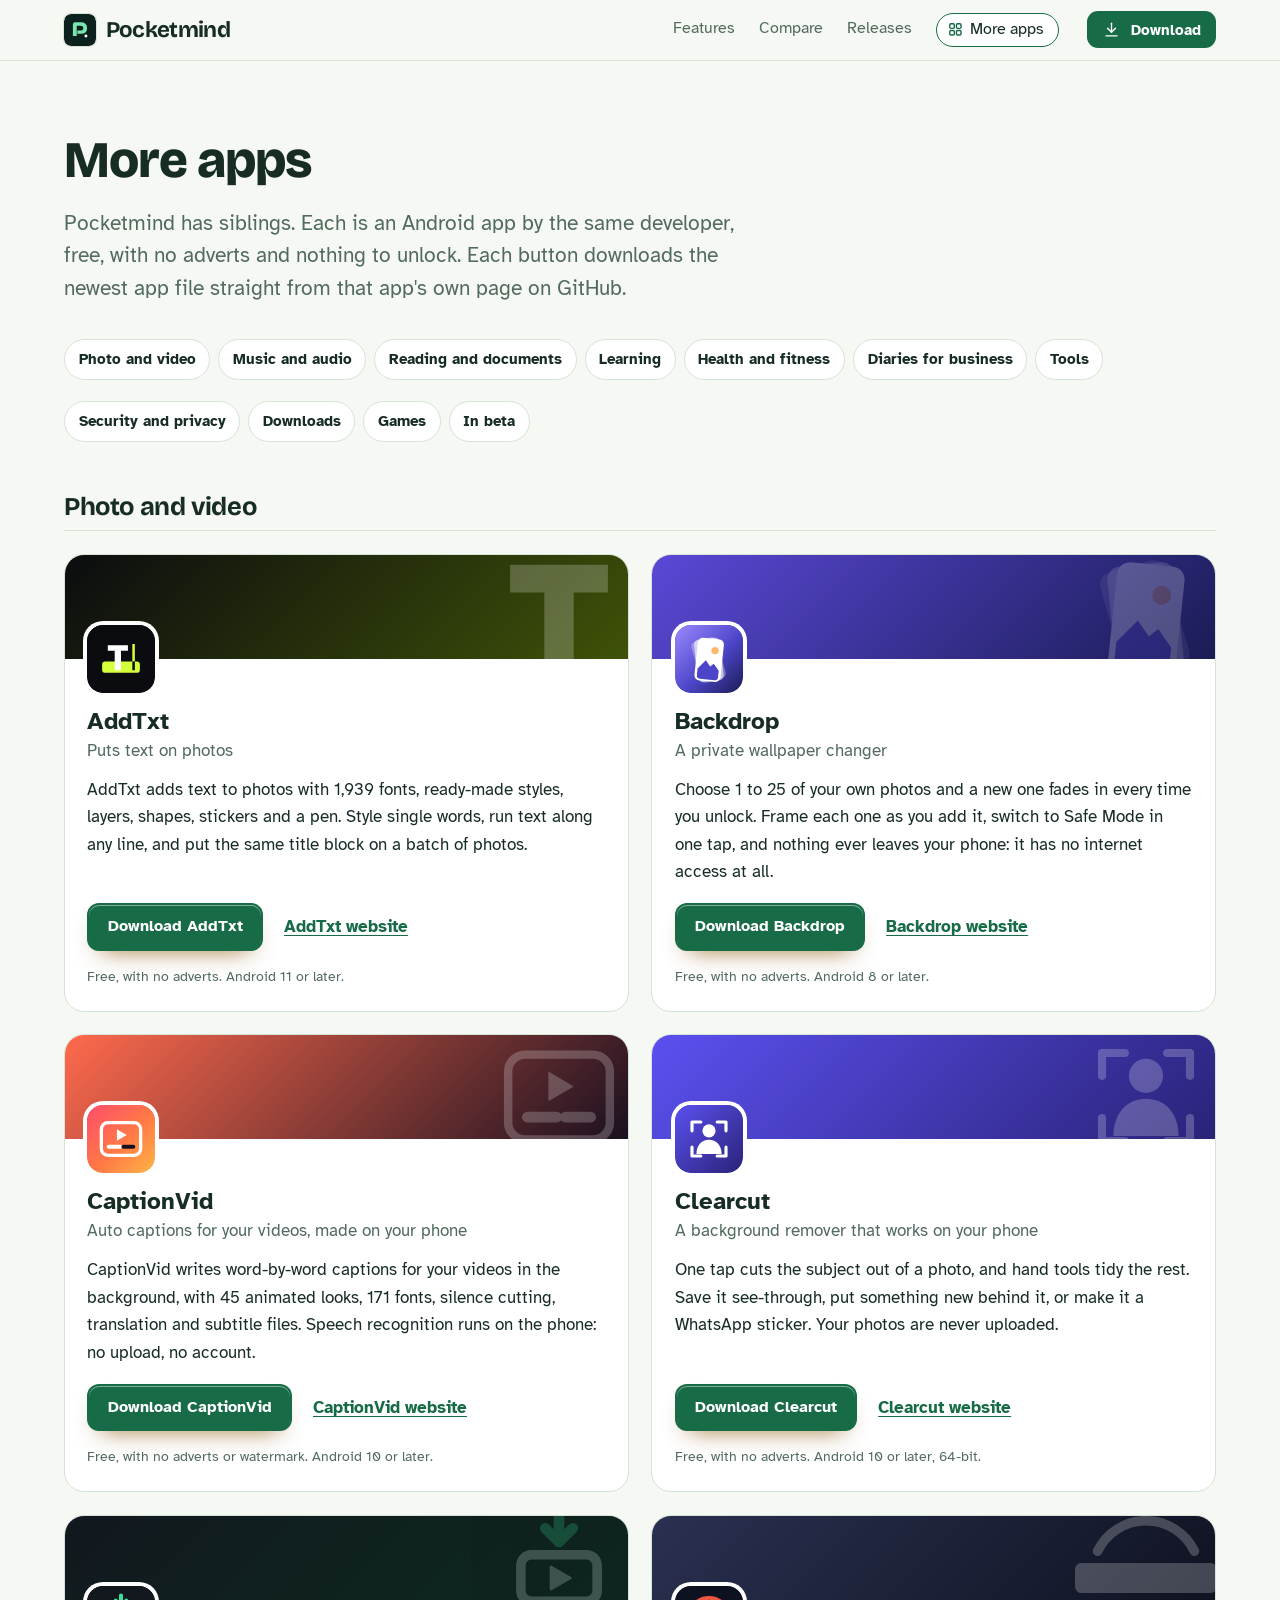
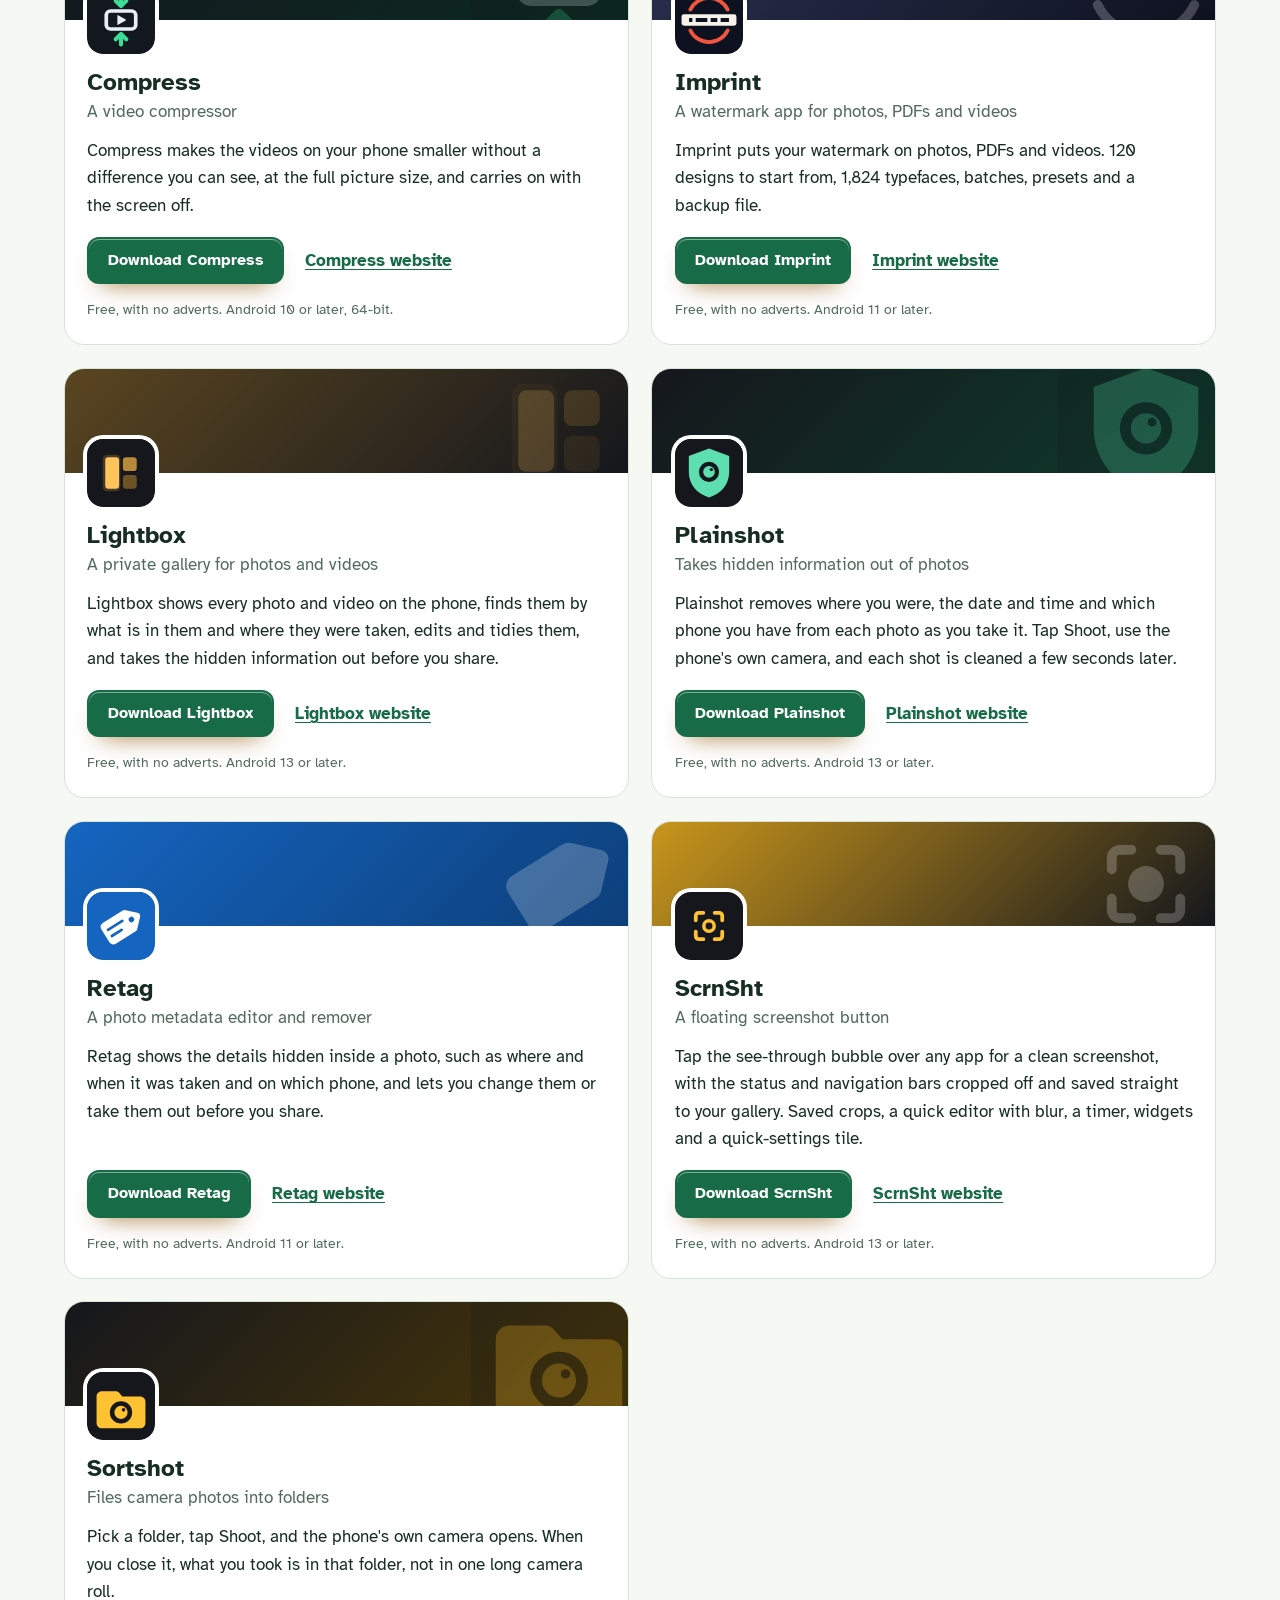
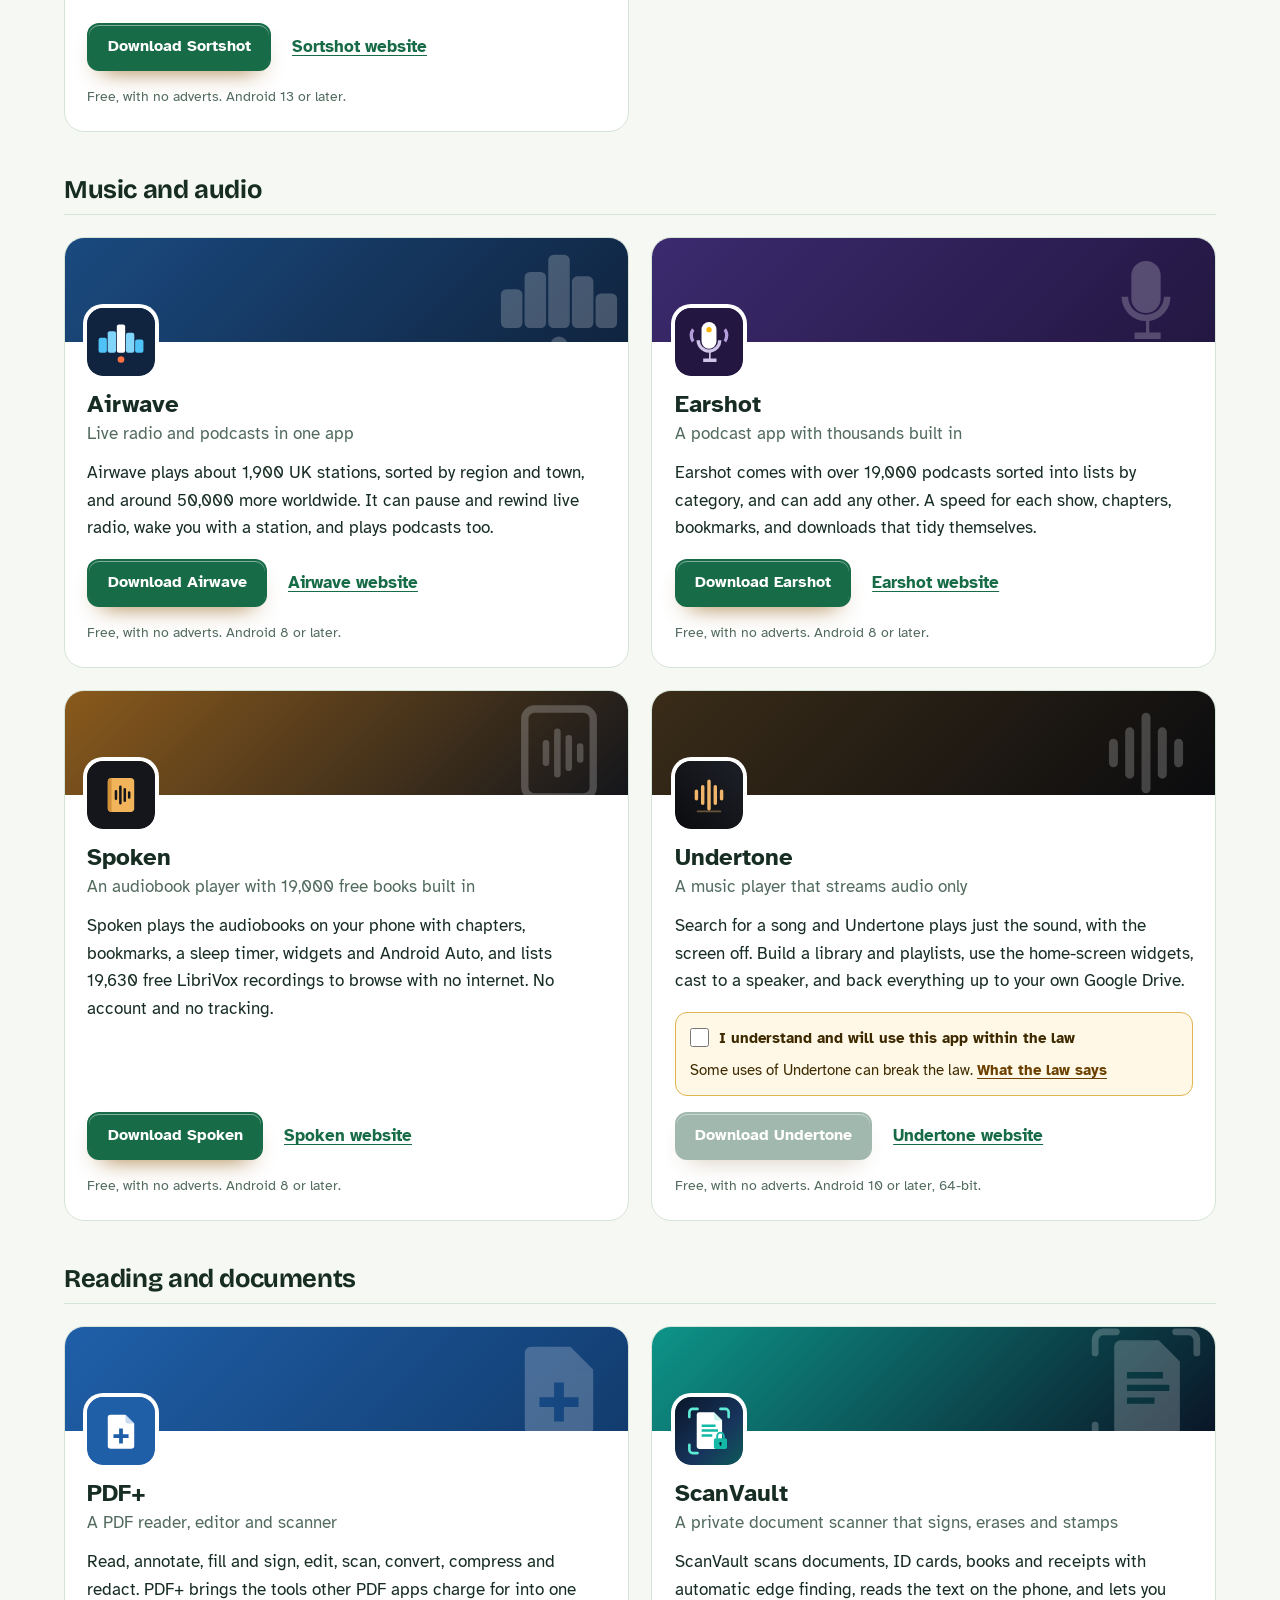
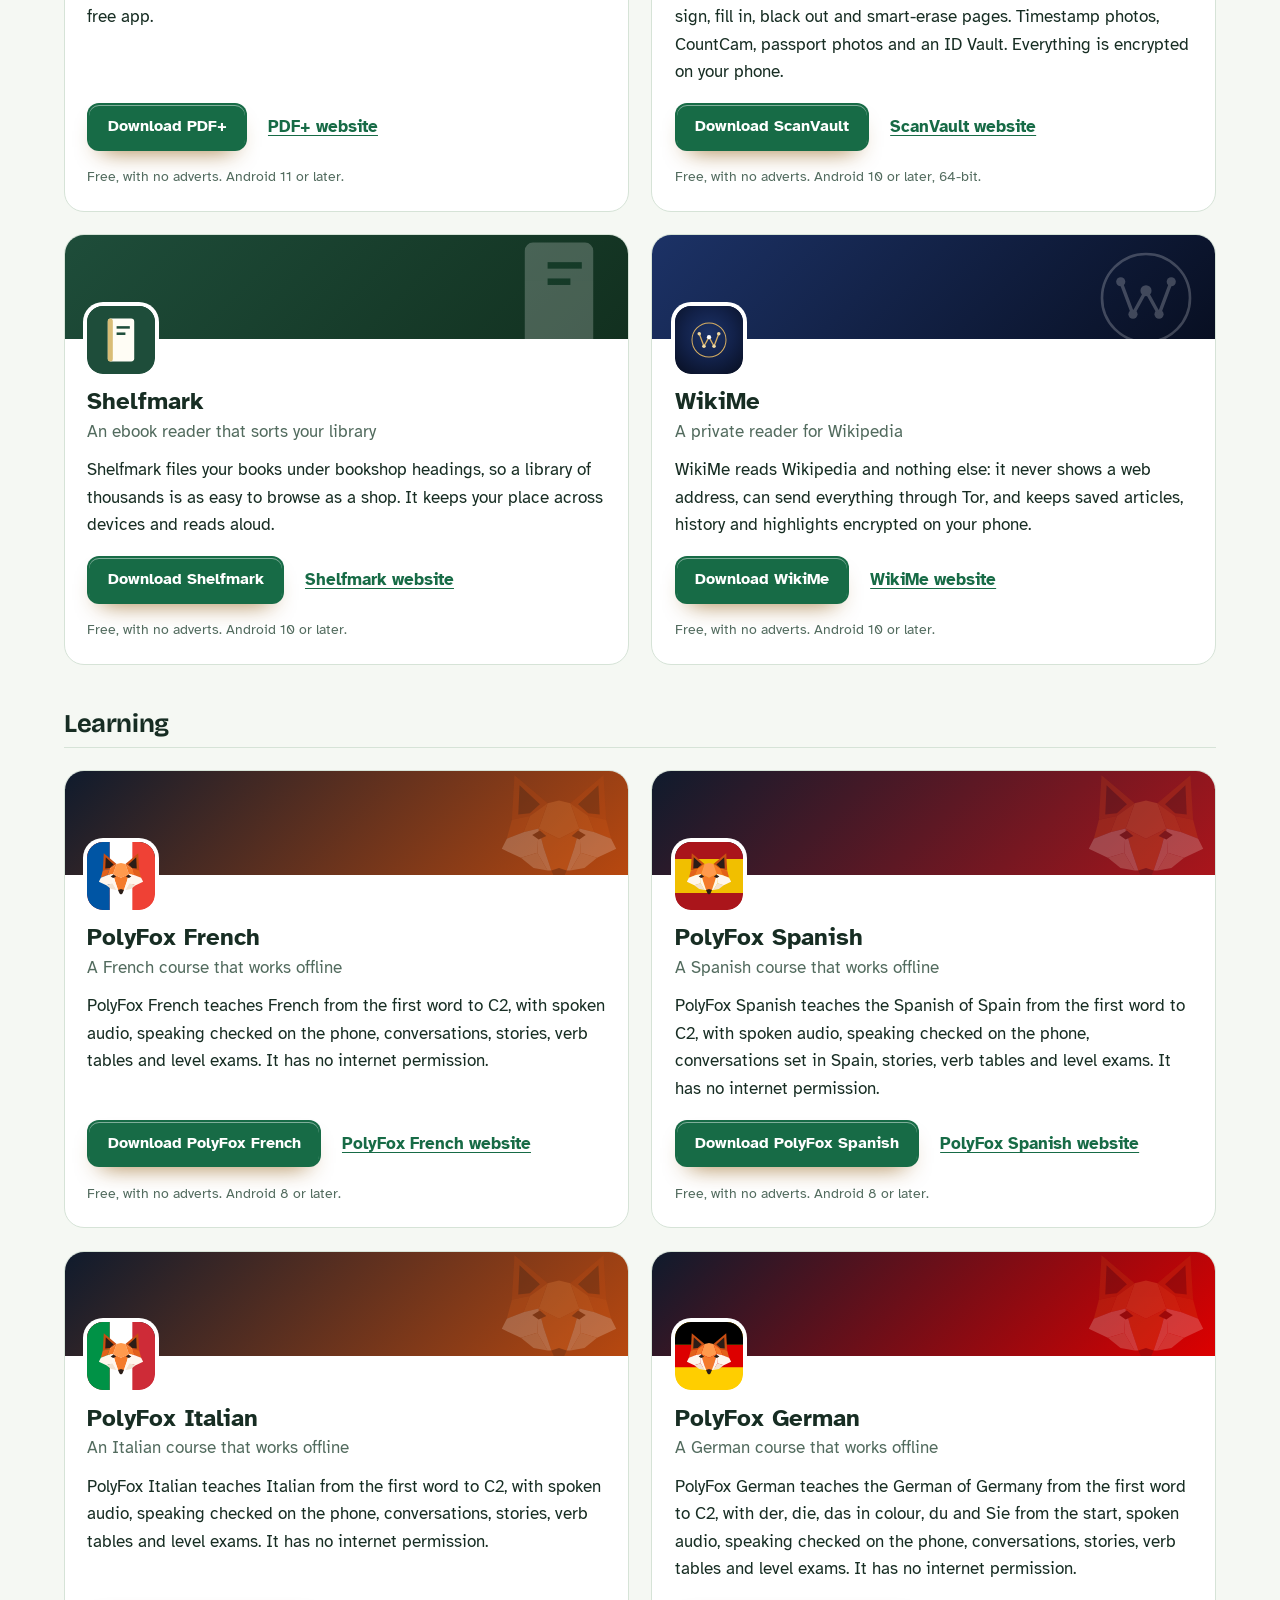
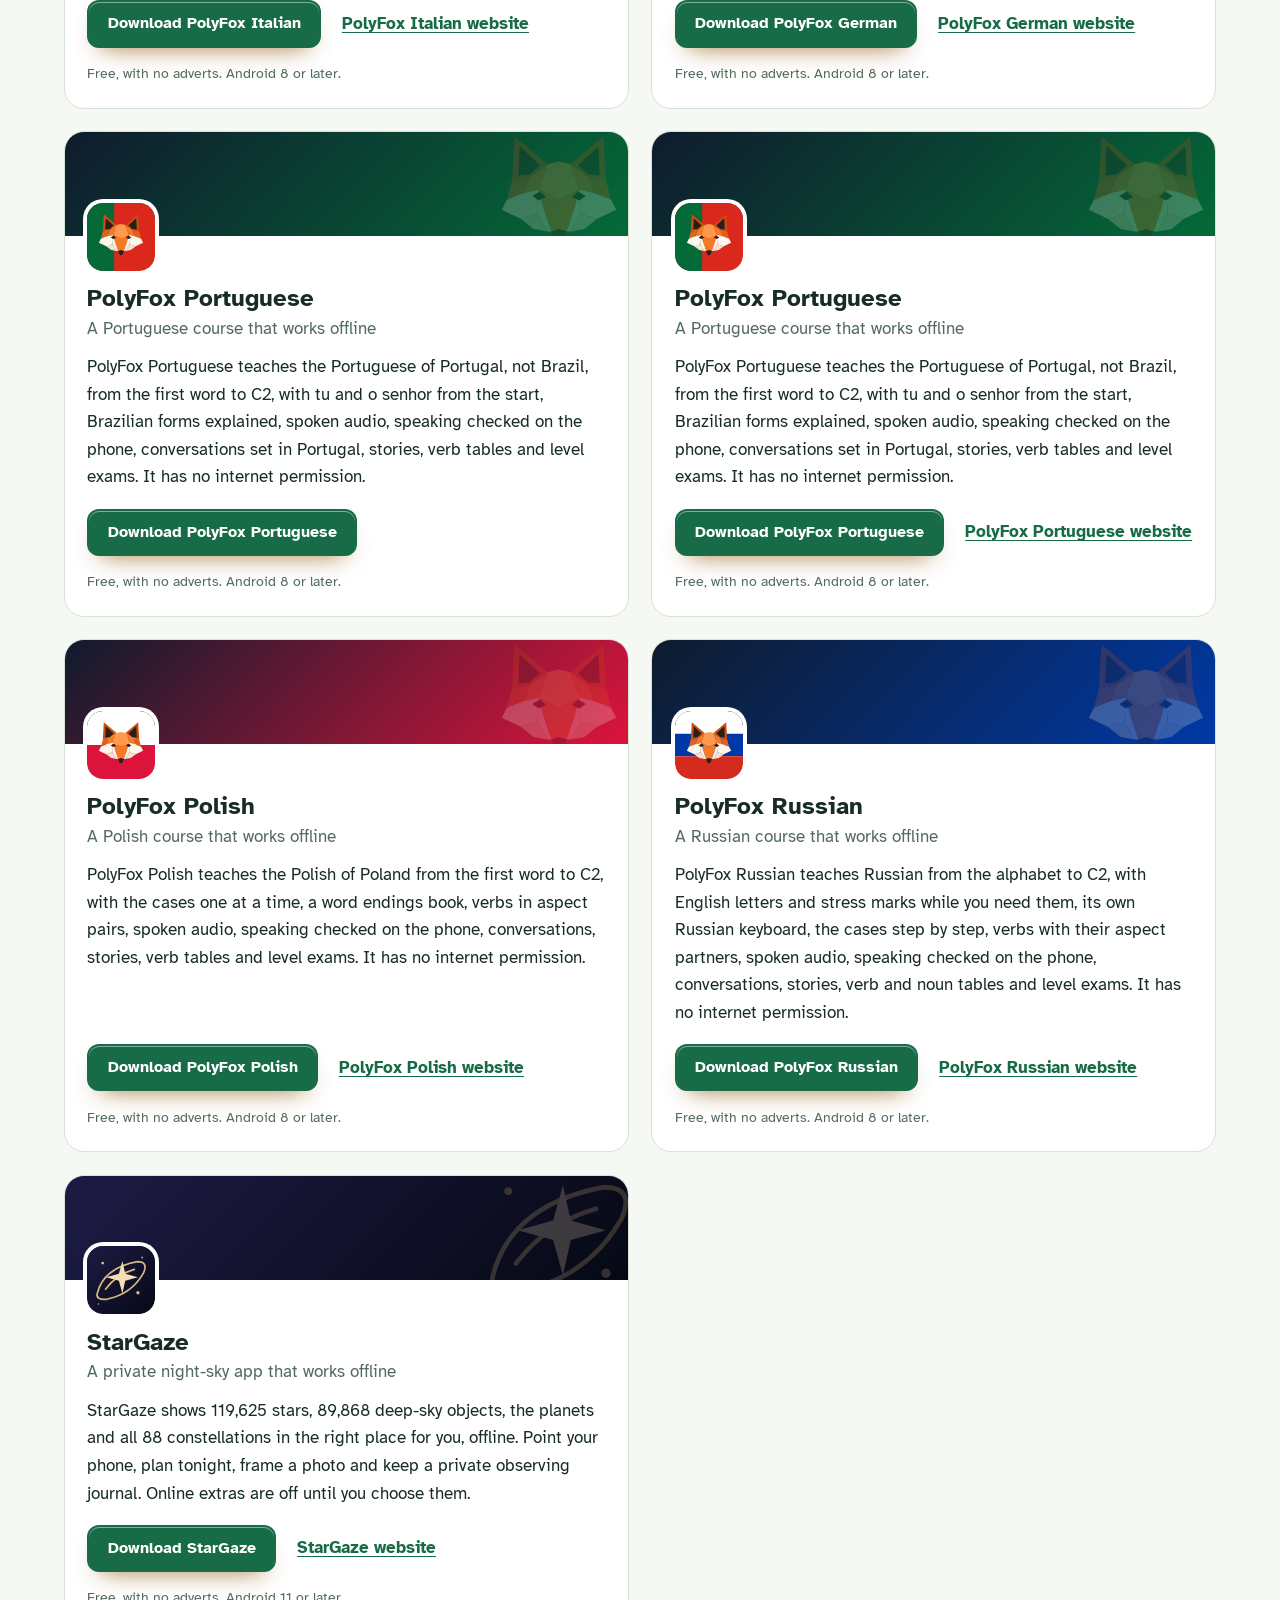
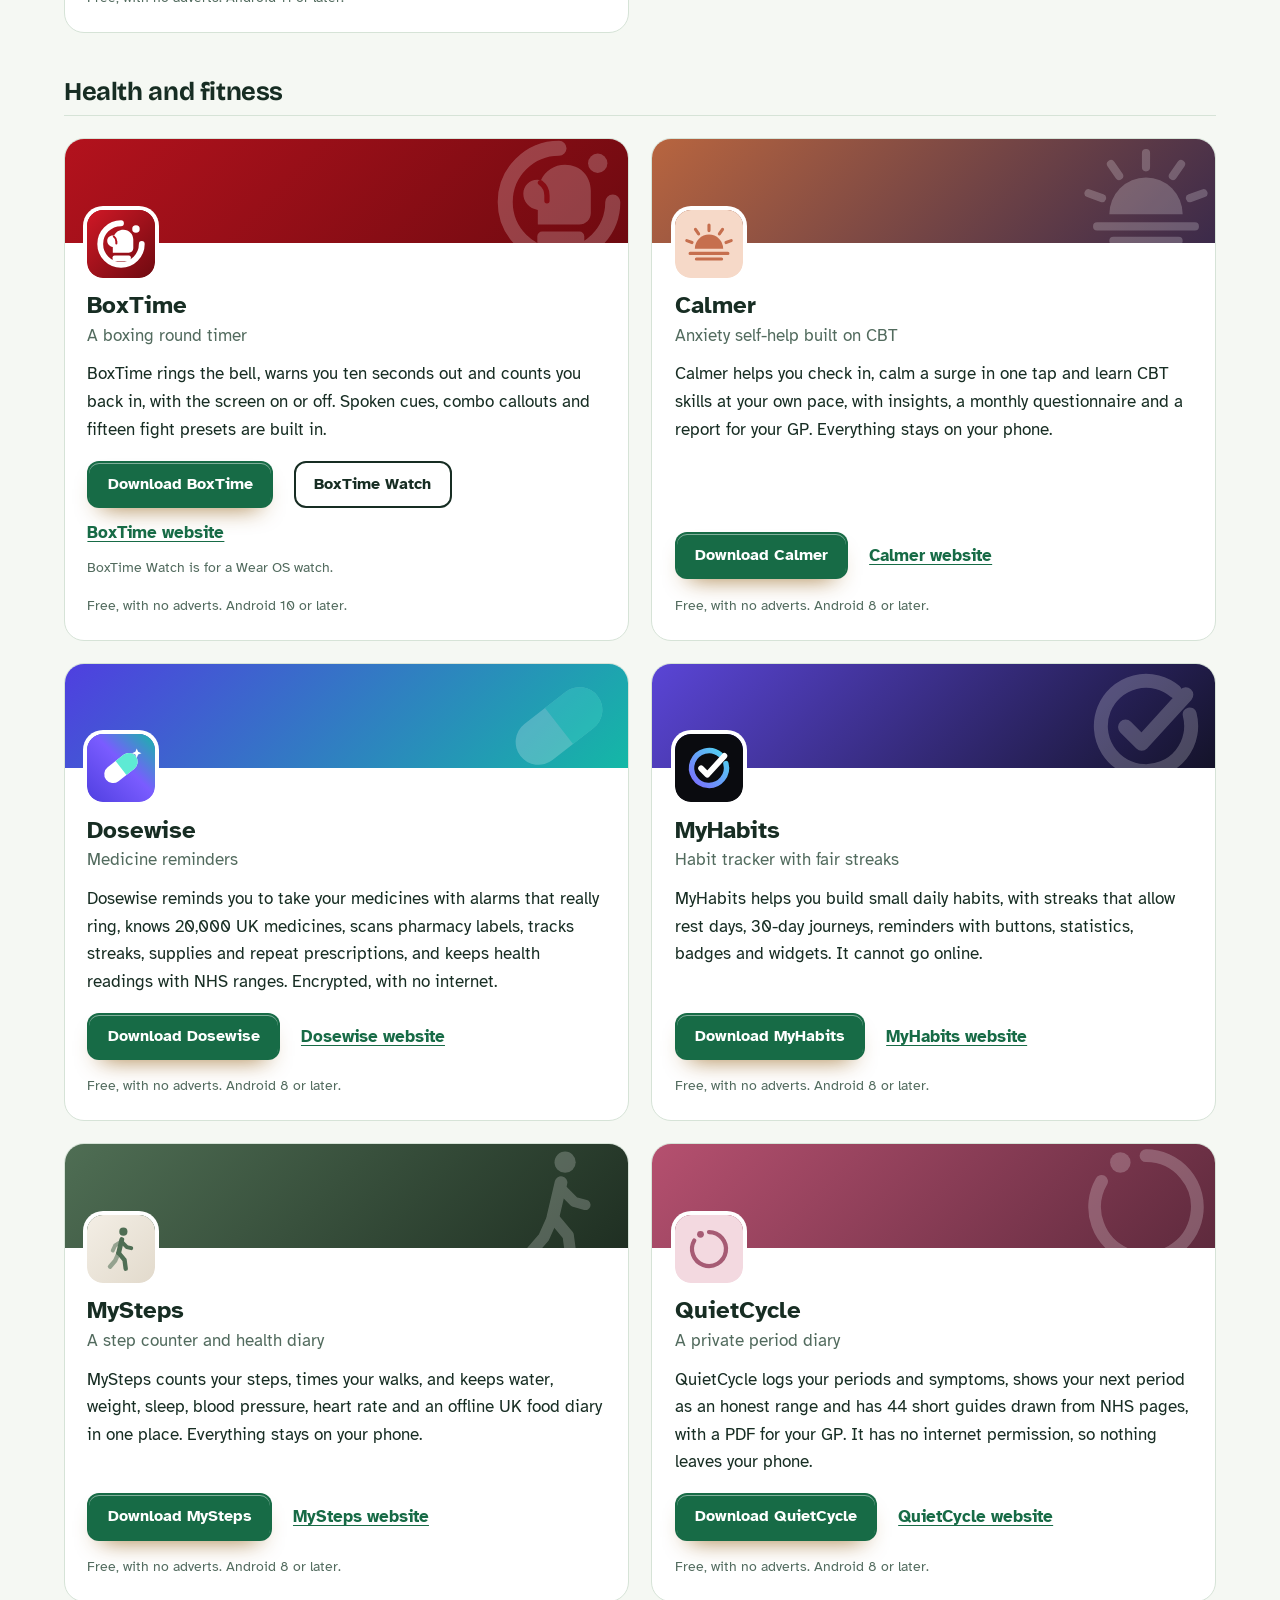
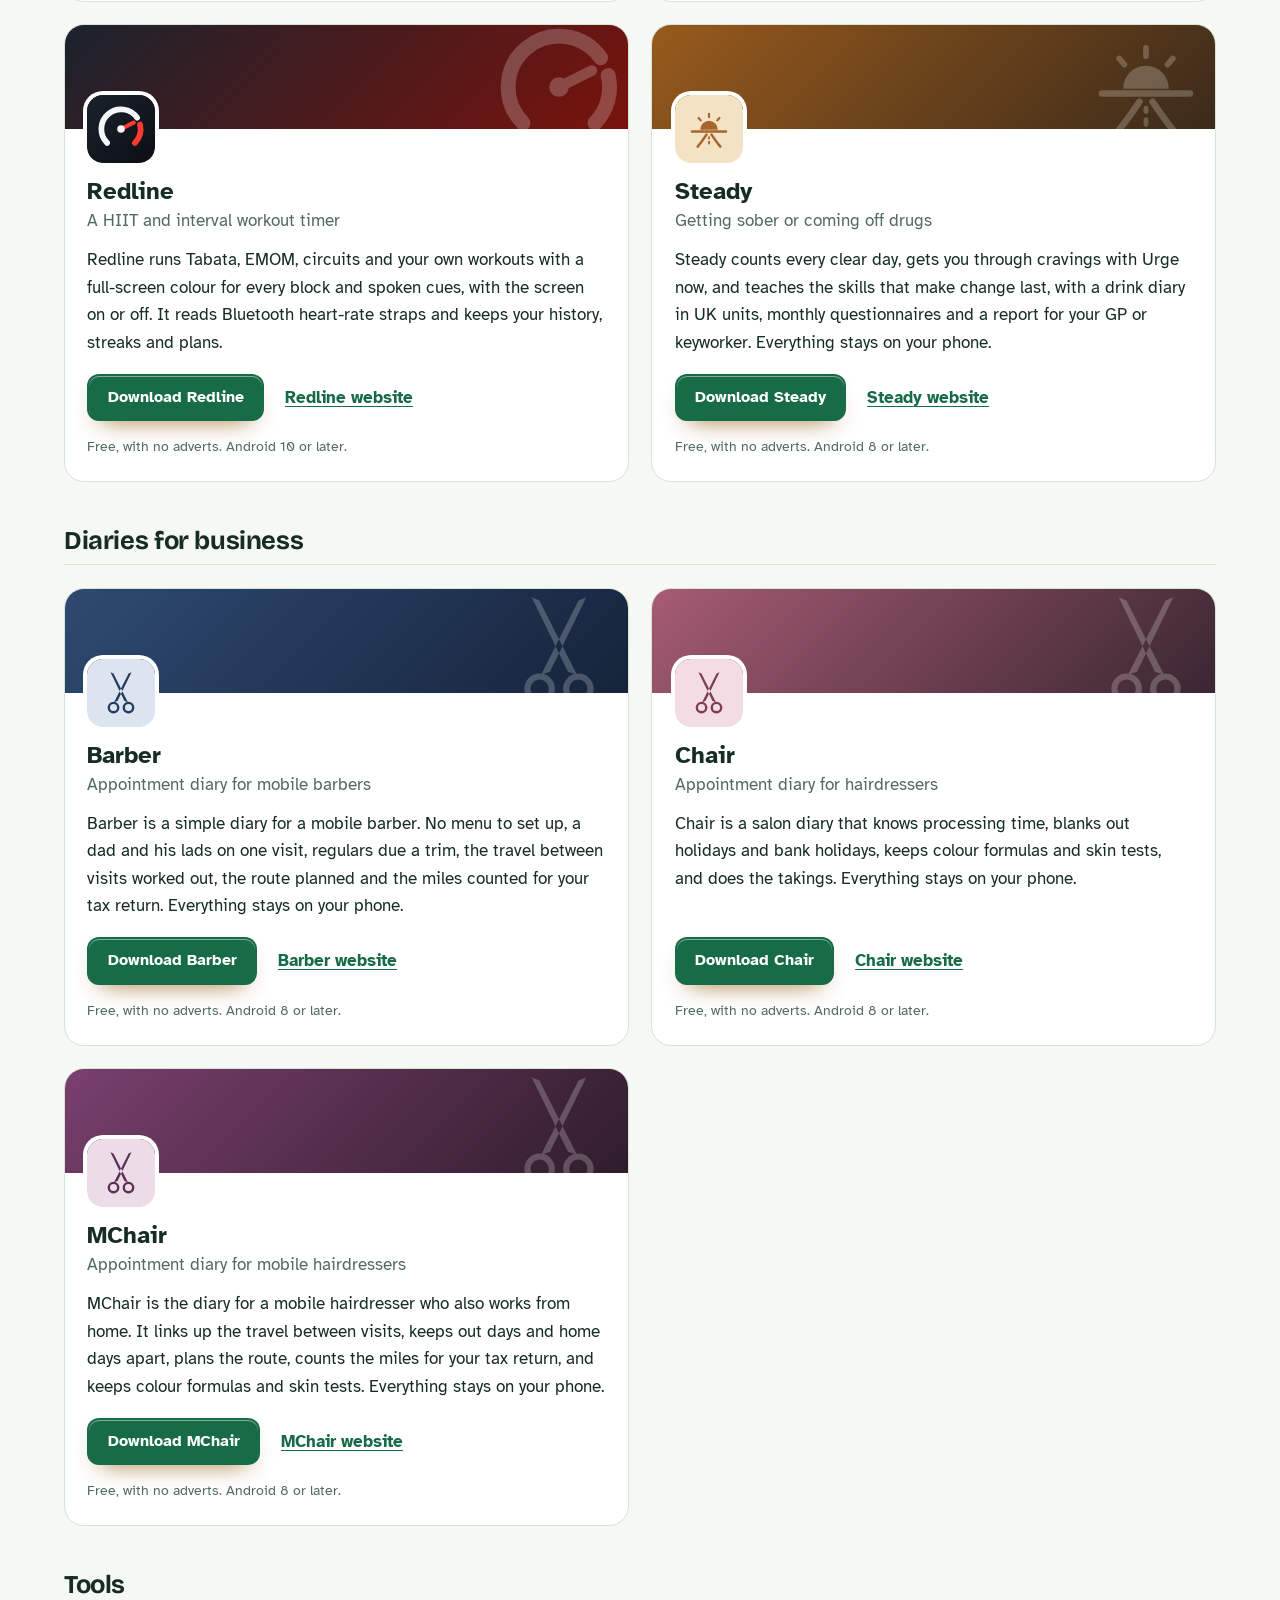
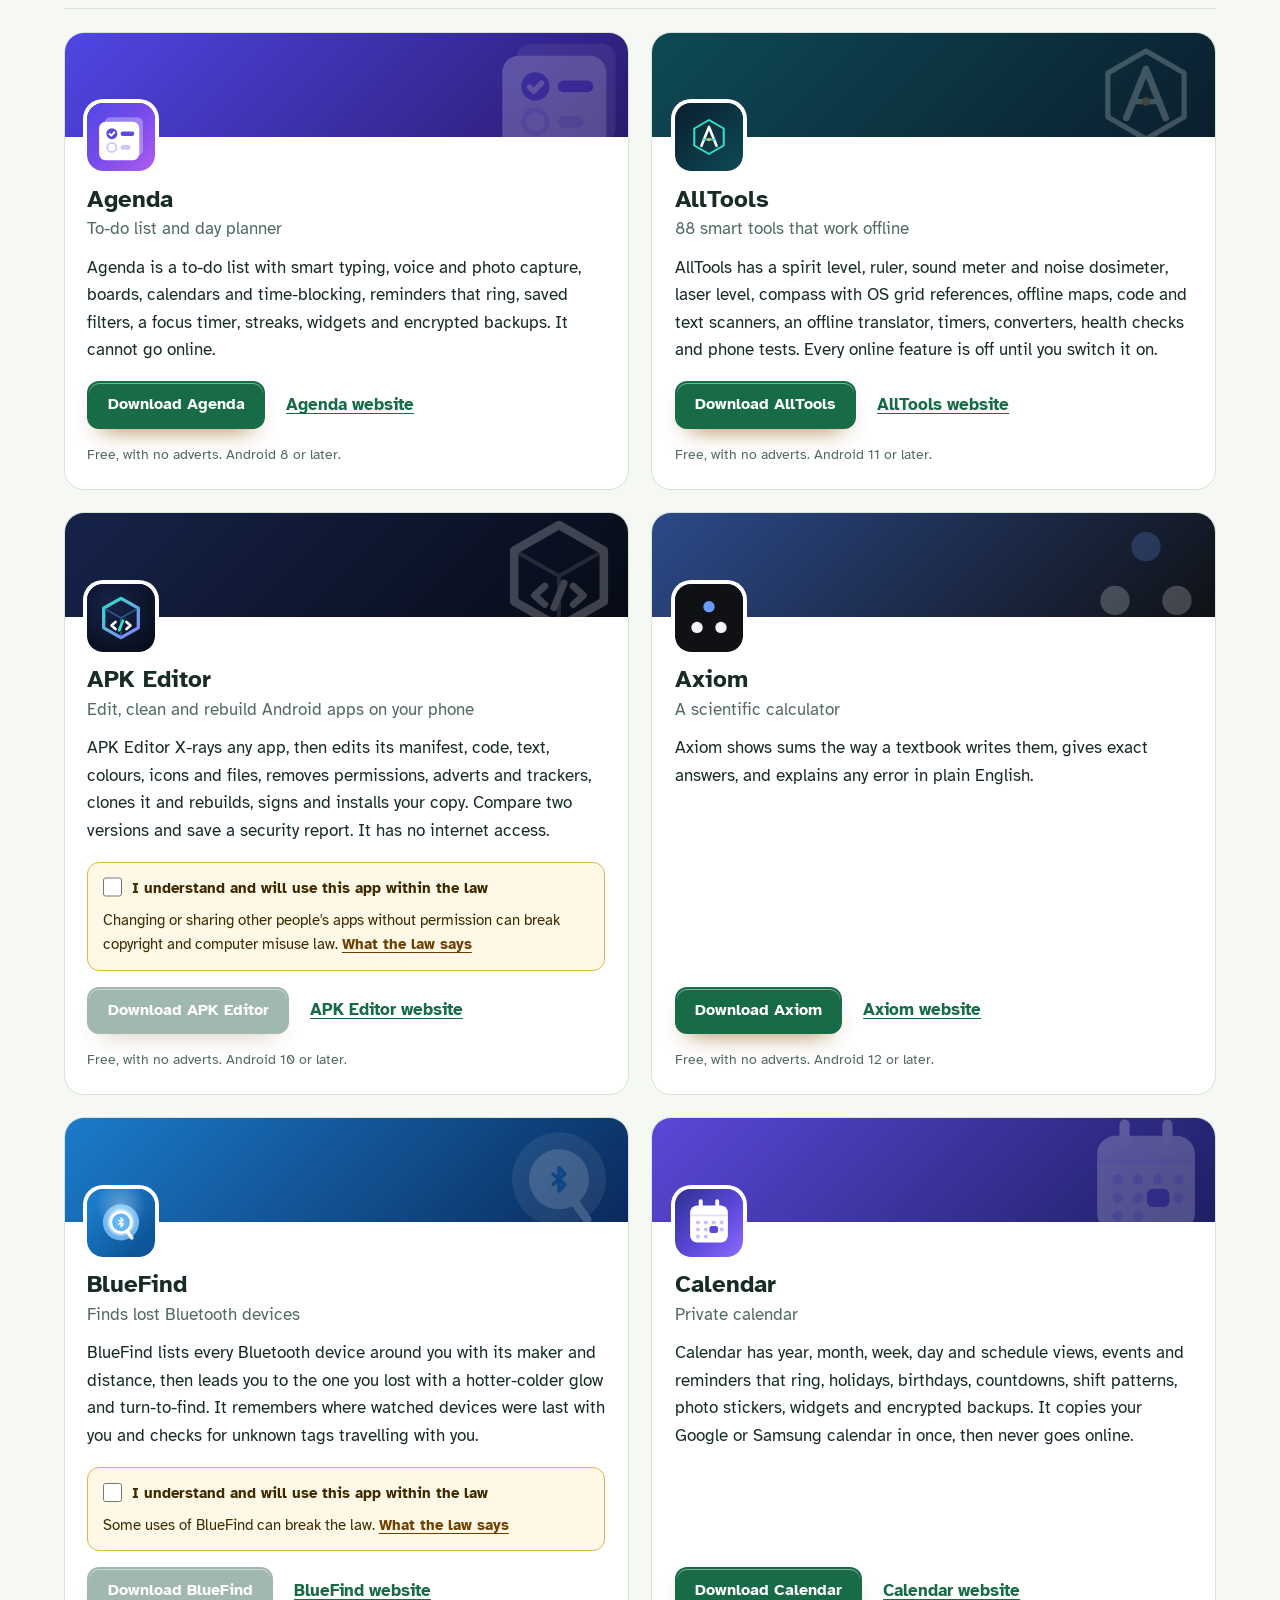
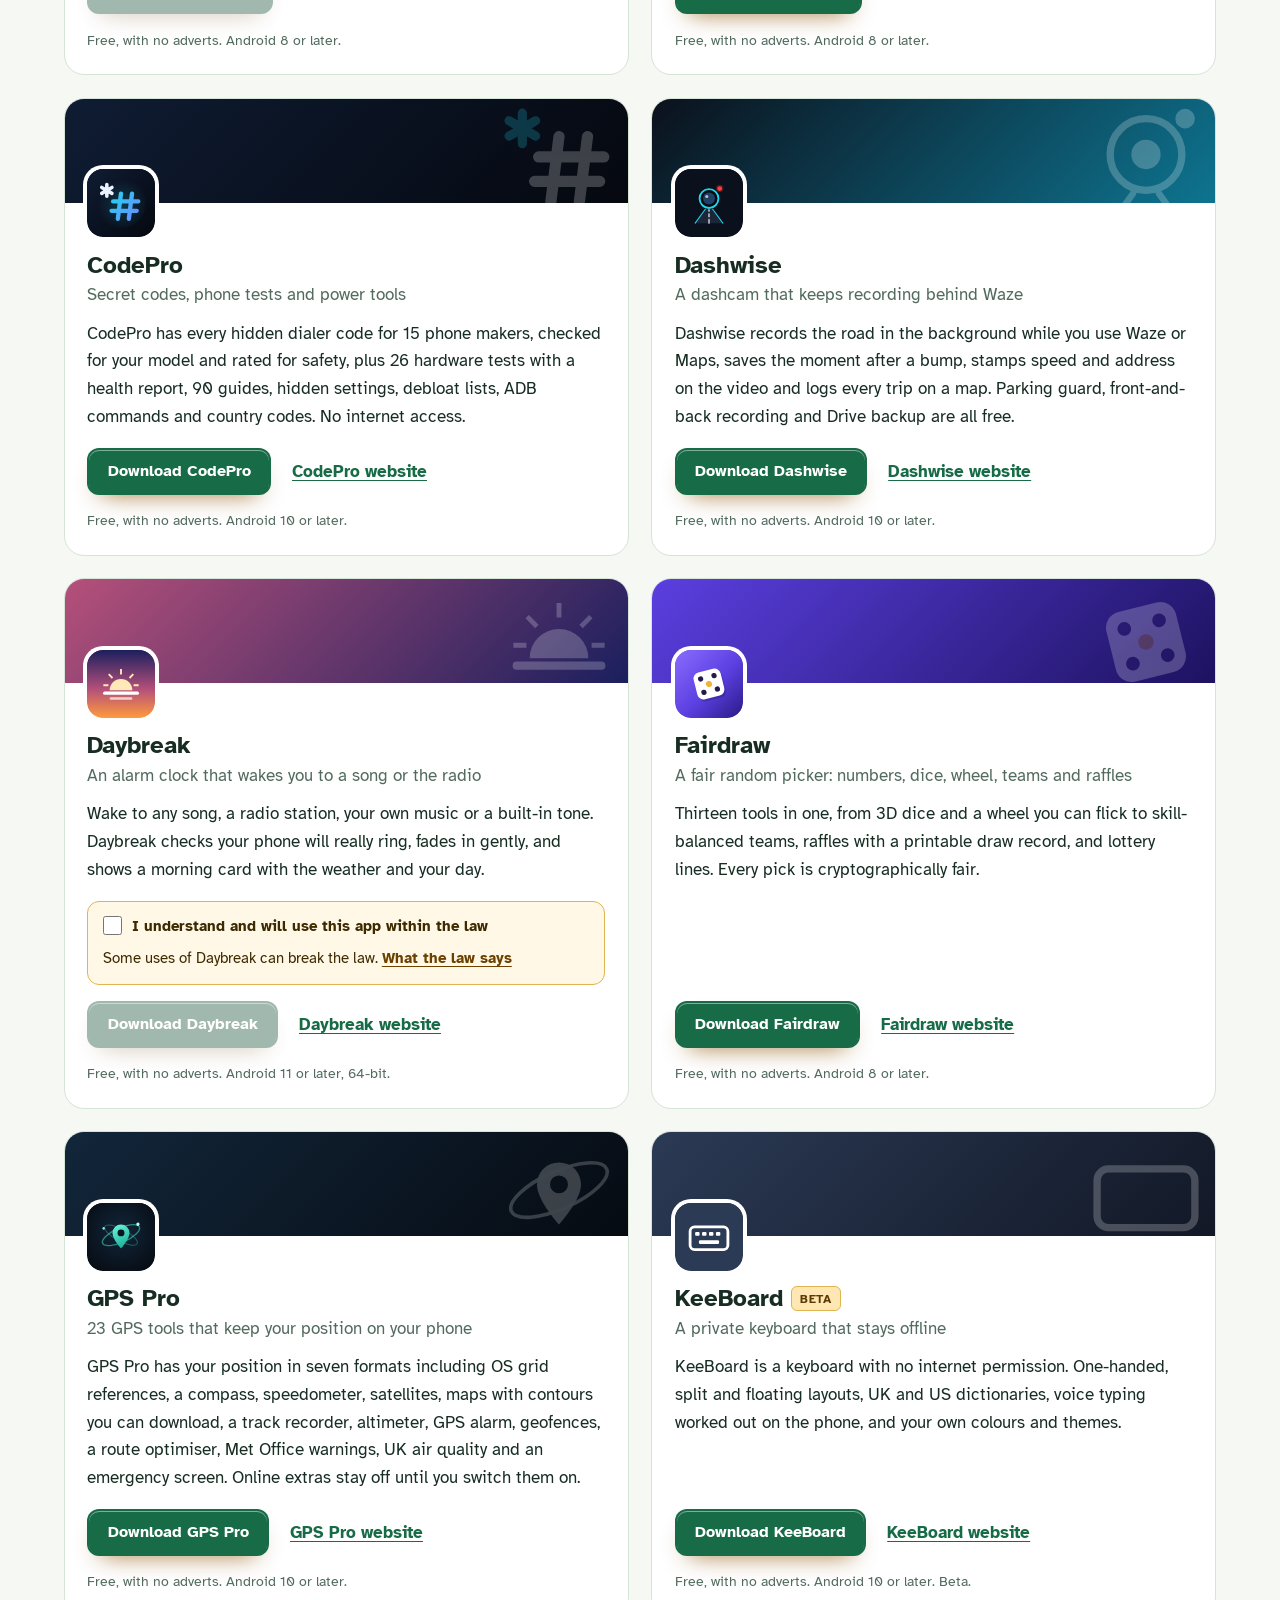
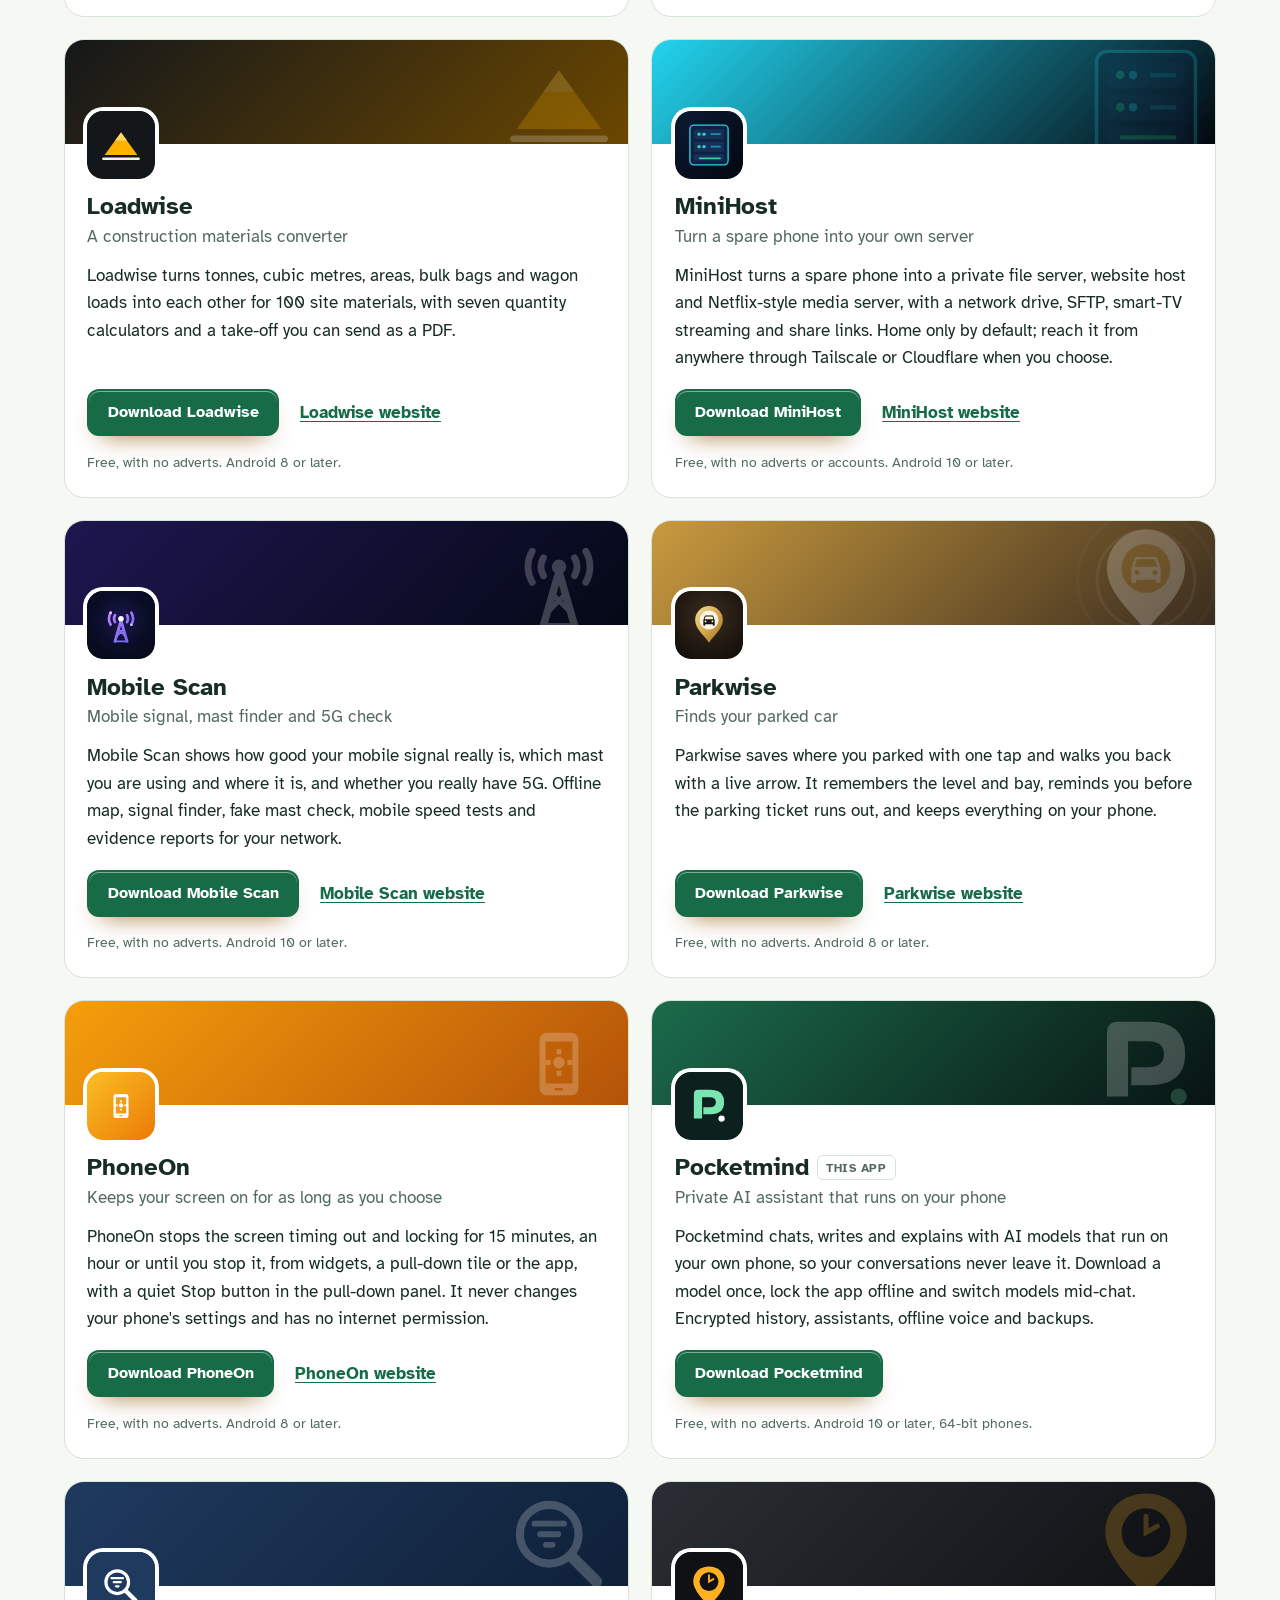
==== commit babe455c: "More apps: add PolyFox Portuguese" ====
--- a/more-apps.html
+++ b/more-apps.html
@@ -4,7 +4,7 @@
 <meta charset="utf-8">
 <meta name="viewport" content="width=device-width, initial-scale=1">
 <title>More free Android apps from the maker of Pocketmind</title>
-<meta name="description" content="All 95 free Android apps from the maker of Pocketmind, in one list by category, each with its download and a link to its website.">
+<meta name="description" content="All 96 free Android apps from the maker of Pocketmind, in one list by category, each with its download and a link to its website.">
 <meta name="author" content="Jonathan Jackson">
 <link rel="canonical" href="https://customgpter.github.io/pocketmind/more-apps.html">
 <meta name="theme-color" content="#f5f8f3" media="(prefers-color-scheme: light)">
@@ -12,7 +12,7 @@
 <meta property="og:type" content="website">
 <meta property="og:site_name" content="Pocketmind">
 <meta property="og:title" content="More free Android apps from the maker of Pocketmind">
-<meta property="og:description" content="All 95 free Android apps from the maker of Pocketmind, in one list by category, each with its download and a link to its website.">
+<meta property="og:description" content="All 96 free Android apps from the maker of Pocketmind, in one list by category, each with its download and a link to its website.">
 <meta property="og:url" content="https://customgpter.github.io/pocketmind/more-apps.html">
 <meta property="og:image" content="https://customgpter.github.io/pocketmind/assets/og.png">
 <meta property="og:image:width" content="1200">
@@ -26,7 +26,7 @@
 <link rel="preload" href="./assets/fonts/atkinson-hyperlegible-latin-400-normal.woff2" as="font" type="font/woff2" crossorigin>
 <link rel="stylesheet" href="./assets/site.css?v=1">
 <link rel="stylesheet" href="./assets/house.css?v=1">
-<script type="application/ld+json">{"@context":"https://schema.org","@type":"ItemList","name":"Apps from the maker of Pocketmind","url":"https://customgpter.github.io/pocketmind/more-apps.html","itemListElement":[{"@type":"ListItem","position":1,"name":"AddTxt","url":"https://customgpter.github.io/addtxt/"},{"@type":"ListItem","position":2,"name":"Backdrop","url":"https://customgpter.github.io/backdrop/"},{"@type":"ListItem","position":3,"name":"CaptionVid","url":"https://customgpter.github.io/captionvid/"},{"@type":"ListItem","position":4,"name":"Clearcut","url":"https://customgpter.github.io/clearcut/"},{"@type":"ListItem","position":5,"name":"Compress","url":"https://customgpter.github.io/compress/"},{"@type":"ListItem","position":6,"name":"Imprint","url":"https://customgpter.github.io/imprint/"},{"@type":"ListItem","position":7,"name":"Lightbox","url":"https://customgpter.github.io/lightbox/"},{"@type":"ListItem","position":8,"name":"Plainshot","url":"https://customgpter.github.io/plainshot/"},{"@type":"ListItem","position":9,"name":"Retag","url":"https://customgpter.github.io/retag/"},{"@type":"ListItem","position":10,"name":"ScrnSht","url":"https://customgpter.github.io/scrnsht/"},{"@type":"ListItem","position":11,"name":"Sortshot","url":"https://customgpter.github.io/sortshot/"},{"@type":"ListItem","position":12,"name":"Airwave","url":"https://customgpter.github.io/airwave/"},{"@type":"ListItem","position":13,"name":"Earshot","url":"https://customgpter.github.io/earshot/"},{"@type":"ListItem","position":14,"name":"Spoken","url":"https://customgpter.github.io/spoken/"},{"@type":"ListItem","position":15,"name":"Undertone","url":"https://customgpter.github.io/undertone/"},{"@type":"ListItem","position":16,"name":"PDF+","url":"https://customgpter.github.io/pdfplus/"},{"@type":"ListItem","position":17,"name":"ScanVault","url":"https://customgpter.github.io/scanvault/"},{"@type":"ListItem","position":18,"name":"Shelfmark","url":"https://customgpter.github.io/shelfmark/"},{"@type":"ListItem","position":19,"name":"WikiMe","url":"https://customgpter.github.io/wikime/"},{"@type":"ListItem","position":20,"name":"PolyFox French","url":"https://customgpter.github.io/polyfox/"},{"@type":"ListItem","position":21,"name":"PolyFox German","url":"https://customgpter.github.io/polyfox-german/"},{"@type":"ListItem","position":22,"name":"PolyFox Polish","url":"https://customgpter.github.io/polyfox-polish/"},{"@type":"ListItem","position":23,"name":"PolyFox Russian","url":"https://customgpter.github.io/polyfox-russian/"},{"@type":"ListItem","position":24,"name":"StarGaze","url":"https://customgpter.github.io/stargaze/"},{"@type":"ListItem","position":25,"name":"BoxTime","url":"https://customgpter.github.io/boxtime/"},{"@type":"ListItem","position":26,"name":"Calmer","url":"https://customgpter.github.io/calmer/"},{"@type":"ListItem","position":27,"name":"Dosewise","url":"https://customgpter.github.io/dosewise/"},{"@type":"ListItem","position":28,"name":"MyHabits","url":"https://customgpter.github.io/myhabits/"},{"@type":"ListItem","position":29,"name":"MySteps","url":"https://customgpter.github.io/mysteps/"},{"@type":"ListItem","position":30,"name":"QuietCycle","url":"https://customgpter.github.io/quietcycle/"},{"@type":"ListItem","position":31,"name":"Redline","url":"https://customgpter.github.io/redline/"},{"@type":"ListItem","position":32,"name":"Steady","url":"https://customgpter.github.io/steady/"},{"@type":"ListItem","position":33,"name":"Barber","url":"https://customgpter.github.io/barber/"},{"@type":"ListItem","position":34,"name":"Chair","url":"https://customgpter.github.io/chair/"},{"@type":"ListItem","position":35,"name":"MChair","url":"https://customgpter.github.io/mchair/"},{"@type":"ListItem","position":36,"name":"Agenda","url":"https://customgpter.github.io/agenda/"},{"@type":"ListItem","position":37,"name":"AllTools","url":"https://customgpter.github.io/alltools/"},{"@type":"ListItem","position":38,"name":"APK Editor","url":"https://customgpter.github.io/apkeditor/"},{"@type":"ListItem","position":39,"name":"Axiom","url":"https://customgpter.github.io/axiom/"},{"@type":"ListItem","position":40,"name":"BlueFind","url":"https://customgpter.github.io/bluefind/"},{"@type":"ListItem","position":41,"name":"Calendar","url":"https://customgpter.github.io/calendar/"},{"@type":"ListItem","position":42,"name":"CodePro","url":"https://customgpter.github.io/codepro/"},{"@type":"ListItem","position":43,"name":"Dashwise","url":"https://customgpter.github.io/dashwise/"},{"@type":"ListItem","position":44,"name":"Daybreak","url":"https://customgpter.github.io/daybreak/"},{"@type":"ListItem","position":45,"name":"Fairdraw","url":"https://customgpter.github.io/fairdraw/"},{"@type":"ListItem","position":46,"name":"GPS Pro","url":"https://customgpter.github.io/gpspro/"},{"@type":"ListItem","position":47,"name":"KeeBoard","url":"https://customgpter.github.io/keeboard/"},{"@type":"ListItem","position":48,"name":"Loadwise","url":"https://customgpter.github.io/loadwise/"},{"@type":"ListItem","position":49,"name":"MiniHost","url":"https://customgpter.github.io/minihost/"},{"@type":"ListItem","position":50,"name":"Mobile Scan","url":"https://customgpter.github.io/mobilescan/"},{"@type":"ListItem","position":51,"name":"Parkwise","url":"https://customgpter.github.io/parkwise/"},{"@type":"ListItem","position":52,"name":"Pocketmind","url":"https://customgpter.github.io/pocketmind/"},{"@type":"ListItem","position":53,"name":"Refine","url":"https://customgpter.github.io/refine/"},{"@type":"ListItem","position":54,"name":"Shiftwise","url":"https://customgpter.github.io/shiftwise/"},{"@type":"ListItem","position":55,"name":"SimpleCalc","url":"https://customgpter.github.io/simplecalc/"},{"@type":"ListItem","position":56,"name":"Skyline","url":"https://customgpter.github.io/skyline/"},{"@type":"ListItem","position":57,"name":"Slipway","url":"https://customgpter.github.io/slipway/"},{"@type":"ListItem","position":58,"name":"Tagger","url":"https://customgpter.github.io/tagger/"},{"@type":"ListItem","position":59,"name":"TotalClean","url":"https://customgpter.github.io/totalclean/"},{"@type":"ListItem","position":60,"name":"TVLink","url":"https://customgpter.github.io/tvlink/"},{"@type":"ListItem","position":61,"name":"Unbox","url":"https://customgpter.github.io/unbox/"},{"@type":"ListItem","position":62,"name":"WhatsKeep","url":"https://customgpter.github.io/whatskeep/"},{"@type":"ListItem","position":63,"name":"WiFi Scan","url":"https://customgpter.github.io/wifiscan/"},{"@type":"ListItem","position":64,"name":"Auditly","url":"https://customgpter.github.io/auditly/"},{"@type":"ListItem","position":65,"name":"Backchannel","url":"https://customgpter.github.io/backchannel/"},{"@type":"ListItem","position":66,"name":"ENotes","url":"https://customgpter.github.io/enotes/"},{"@type":"ListItem","position":67,"name":"FindMe","url":"https://customgpter.github.io/findme/"},{"@type":"ListItem","position":68,"name":"iLock","url":"https://customgpter.github.io/ilock/"},{"@type":"ListItem","position":69,"name":"ImSafe","url":"https://customgpter.github.io/imsafe/"},{"@type":"ListItem","position":70,"name":"IShred","url":"https://customgpter.github.io/ishred/"},{"@type":"ListItem","position":71,"name":"LockBox","url":"https://customgpter.github.io/lockbox/"},{"@type":"ListItem","position":72,"name":"PassVault","url":"https://customgpter.github.io/passvault/"},{"@type":"ListItem","position":73,"name":"SpyFind","url":"https://customgpter.github.io/spyfind/"},{"@type":"ListItem","position":74,"name":"TextWipe","url":"https://customgpter.github.io/textwipe/"},{"@type":"ListItem","position":75,"name":"Tracewire","url":"https://customgpter.github.io/tracewire/"},{"@type":"ListItem","position":76,"name":"Vigil","url":"https://customgpter.github.io/vigil/"},{"@type":"ListItem","position":77,"name":"Grab","url":"https://customgpter.github.io/grab/"},{"@type":"ListItem","position":78,"name":"Swarm","url":"https://customgpter.github.io/swarm/"},{"@type":"ListItem","position":79,"name":"Plane Games","url":"https://customgpter.github.io/plane-games/"},{"@type":"ListItem","position":80,"name":"Ninefold","url":"https://customgpter.github.io/ninefold/"},{"@type":"ListItem","position":81,"name":"Cubewise","url":"https://customgpter.github.io/cubewise/"},{"@type":"ListItem","position":82,"name":"Tilewise","url":"https://customgpter.github.io/tilewise/"},{"@type":"ListItem","position":83,"name":"Letterwise","url":"https://customgpter.github.io/letterwise/"},{"@type":"ListItem","position":84,"name":"Kingside","url":"https://customgpter.github.io/kingside/"},{"@type":"ListItem","position":85,"name":"Deckhand","url":"https://customgpter.github.io/deckhand/"},{"@type":"ListItem","position":86,"name":"SNESForge","url":"https://customgpter.github.io/snesforge/"},{"@type":"ListItem","position":87,"name":"Fame Boy","url":"https://customgpter.github.io/fameboy/"},{"@type":"ListItem","position":88,"name":"PSPPro","url":"https://customgpter.github.io/psppro/"},{"@type":"ListItem","position":89,"name":"MegaGen","url":"https://customgpter.github.io/megagen/"},{"@type":"ListItem","position":90,"name":"QVR","url":"https://customgpter.github.io/qvr/"},{"@type":"ListItem","position":91,"name":"QVR Watch","url":"https://customgpter.github.io/qvr-watch/"},{"@type":"ListItem","position":92,"name":"QVRLite","url":"https://customgpter.github.io/qvrlite/"},{"@type":"ListItem","position":93,"name":"Onionz","url":"https://customgpter.github.io/onionz/"},{"@type":"ListItem","position":94,"name":"OnionzWeb","url":"https://customgpter.github.io/onionzweb/"}]}</script>
+<script type="application/ld+json">{"@context":"https://schema.org","@type":"ItemList","name":"Apps from the maker of Pocketmind","url":"https://customgpter.github.io/pocketmind/more-apps.html","itemListElement":[{"@type":"ListItem","position":1,"name":"AddTxt","url":"https://customgpter.github.io/addtxt/"},{"@type":"ListItem","position":2,"name":"Backdrop","url":"https://customgpter.github.io/backdrop/"},{"@type":"ListItem","position":3,"name":"CaptionVid","url":"https://customgpter.github.io/captionvid/"},{"@type":"ListItem","position":4,"name":"Clearcut","url":"https://customgpter.github.io/clearcut/"},{"@type":"ListItem","position":5,"name":"Compress","url":"https://customgpter.github.io/compress/"},{"@type":"ListItem","position":6,"name":"Imprint","url":"https://customgpter.github.io/imprint/"},{"@type":"ListItem","position":7,"name":"Lightbox","url":"https://customgpter.github.io/lightbox/"},{"@type":"ListItem","position":8,"name":"Plainshot","url":"https://customgpter.github.io/plainshot/"},{"@type":"ListItem","position":9,"name":"Retag","url":"https://customgpter.github.io/retag/"},{"@type":"ListItem","position":10,"name":"ScrnSht","url":"https://customgpter.github.io/scrnsht/"},{"@type":"ListItem","position":11,"name":"Sortshot","url":"https://customgpter.github.io/sortshot/"},{"@type":"ListItem","position":12,"name":"Airwave","url":"https://customgpter.github.io/airwave/"},{"@type":"ListItem","position":13,"name":"Earshot","url":"https://customgpter.github.io/earshot/"},{"@type":"ListItem","position":14,"name":"Spoken","url":"https://customgpter.github.io/spoken/"},{"@type":"ListItem","position":15,"name":"Undertone","url":"https://customgpter.github.io/undertone/"},{"@type":"ListItem","position":16,"name":"PDF+","url":"https://customgpter.github.io/pdfplus/"},{"@type":"ListItem","position":17,"name":"ScanVault","url":"https://customgpter.github.io/scanvault/"},{"@type":"ListItem","position":18,"name":"Shelfmark","url":"https://customgpter.github.io/shelfmark/"},{"@type":"ListItem","position":19,"name":"WikiMe","url":"https://customgpter.github.io/wikime/"},{"@type":"ListItem","position":20,"name":"PolyFox French","url":"https://customgpter.github.io/polyfox/"},{"@type":"ListItem","position":21,"name":"PolyFox German","url":"https://customgpter.github.io/polyfox-german/"},{"@type":"ListItem","position":22,"name":"PolyFox Portuguese","url":"https://customgpter.github.io/polyfox-portuguese/"},{"@type":"ListItem","position":23,"name":"PolyFox Polish","url":"https://customgpter.github.io/polyfox-polish/"},{"@type":"ListItem","position":24,"name":"PolyFox Russian","url":"https://customgpter.github.io/polyfox-russian/"},{"@type":"ListItem","position":25,"name":"StarGaze","url":"https://customgpter.github.io/stargaze/"},{"@type":"ListItem","position":26,"name":"BoxTime","url":"https://customgpter.github.io/boxtime/"},{"@type":"ListItem","position":27,"name":"Calmer","url":"https://customgpter.github.io/calmer/"},{"@type":"ListItem","position":28,"name":"Dosewise","url":"https://customgpter.github.io/dosewise/"},{"@type":"ListItem","position":29,"name":"MyHabits","url":"https://customgpter.github.io/myhabits/"},{"@type":"ListItem","position":30,"name":"MySteps","url":"https://customgpter.github.io/mysteps/"},{"@type":"ListItem","position":31,"name":"QuietCycle","url":"https://customgpter.github.io/quietcycle/"},{"@type":"ListItem","position":32,"name":"Redline","url":"https://customgpter.github.io/redline/"},{"@type":"ListItem","position":33,"name":"Steady","url":"https://customgpter.github.io/steady/"},{"@type":"ListItem","position":34,"name":"Barber","url":"https://customgpter.github.io/barber/"},{"@type":"ListItem","position":35,"name":"Chair","url":"https://customgpter.github.io/chair/"},{"@type":"ListItem","position":36,"name":"MChair","url":"https://customgpter.github.io/mchair/"},{"@type":"ListItem","position":37,"name":"Agenda","url":"https://customgpter.github.io/agenda/"},{"@type":"ListItem","position":38,"name":"AllTools","url":"https://customgpter.github.io/alltools/"},{"@type":"ListItem","position":39,"name":"APK Editor","url":"https://customgpter.github.io/apkeditor/"},{"@type":"ListItem","position":40,"name":"Axiom","url":"https://customgpter.github.io/axiom/"},{"@type":"ListItem","position":41,"name":"BlueFind","url":"https://customgpter.github.io/bluefind/"},{"@type":"ListItem","position":42,"name":"Calendar","url":"https://customgpter.github.io/calendar/"},{"@type":"ListItem","position":43,"name":"CodePro","url":"https://customgpter.github.io/codepro/"},{"@type":"ListItem","position":44,"name":"Dashwise","url":"https://customgpter.github.io/dashwise/"},{"@type":"ListItem","position":45,"name":"Daybreak","url":"https://customgpter.github.io/daybreak/"},{"@type":"ListItem","position":46,"name":"Fairdraw","url":"https://customgpter.github.io/fairdraw/"},{"@type":"ListItem","position":47,"name":"GPS Pro","url":"https://customgpter.github.io/gpspro/"},{"@type":"ListItem","position":48,"name":"KeeBoard","url":"https://customgpter.github.io/keeboard/"},{"@type":"ListItem","position":49,"name":"Loadwise","url":"https://customgpter.github.io/loadwise/"},{"@type":"ListItem","position":50,"name":"MiniHost","url":"https://customgpter.github.io/minihost/"},{"@type":"ListItem","position":51,"name":"Mobile Scan","url":"https://customgpter.github.io/mobilescan/"},{"@type":"ListItem","position":52,"name":"Parkwise","url":"https://customgpter.github.io/parkwise/"},{"@type":"ListItem","position":53,"name":"Pocketmind","url":"https://customgpter.github.io/pocketmind/"},{"@type":"ListItem","position":54,"name":"Refine","url":"https://customgpter.github.io/refine/"},{"@type":"ListItem","position":55,"name":"Shiftwise","url":"https://customgpter.github.io/shiftwise/"},{"@type":"ListItem","position":56,"name":"SimpleCalc","url":"https://customgpter.github.io/simplecalc/"},{"@type":"ListItem","position":57,"name":"Skyline","url":"https://customgpter.github.io/skyline/"},{"@type":"ListItem","position":58,"name":"Slipway","url":"https://customgpter.github.io/slipway/"},{"@type":"ListItem","position":59,"name":"Tagger","url":"https://customgpter.github.io/tagger/"},{"@type":"ListItem","position":60,"name":"TotalClean","url":"https://customgpter.github.io/totalclean/"},{"@type":"ListItem","position":61,"name":"TVLink","url":"https://customgpter.github.io/tvlink/"},{"@type":"ListItem","position":62,"name":"Unbox","url":"https://customgpter.github.io/unbox/"},{"@type":"ListItem","position":63,"name":"WhatsKeep","url":"https://customgpter.github.io/whatskeep/"},{"@type":"ListItem","position":64,"name":"WiFi Scan","url":"https://customgpter.github.io/wifiscan/"},{"@type":"ListItem","position":65,"name":"Auditly","url":"https://customgpter.github.io/auditly/"},{"@type":"ListItem","position":66,"name":"Backchannel","url":"https://customgpter.github.io/backchannel/"},{"@type":"ListItem","position":67,"name":"ENotes","url":"https://customgpter.github.io/enotes/"},{"@type":"ListItem","position":68,"name":"FindMe","url":"https://customgpter.github.io/findme/"},{"@type":"ListItem","position":69,"name":"iLock","url":"https://customgpter.github.io/ilock/"},{"@type":"ListItem","position":70,"name":"ImSafe","url":"https://customgpter.github.io/imsafe/"},{"@type":"ListItem","position":71,"name":"IShred","url":"https://customgpter.github.io/ishred/"},{"@type":"ListItem","position":72,"name":"LockBox","url":"https://customgpter.github.io/lockbox/"},{"@type":"ListItem","position":73,"name":"PassVault","url":"https://customgpter.github.io/passvault/"},{"@type":"ListItem","position":74,"name":"SpyFind","url":"https://customgpter.github.io/spyfind/"},{"@type":"ListItem","position":75,"name":"TextWipe","url":"https://customgpter.github.io/textwipe/"},{"@type":"ListItem","position":76,"name":"Tracewire","url":"https://customgpter.github.io/tracewire/"},{"@type":"ListItem","position":77,"name":"Vigil","url":"https://customgpter.github.io/vigil/"},{"@type":"ListItem","position":78,"name":"Grab","url":"https://customgpter.github.io/grab/"},{"@type":"ListItem","position":79,"name":"Swarm","url":"https://customgpter.github.io/swarm/"},{"@type":"ListItem","position":80,"name":"Plane Games","url":"https://customgpter.github.io/plane-games/"},{"@type":"ListItem","position":81,"name":"Ninefold","url":"https://customgpter.github.io/ninefold/"},{"@type":"ListItem","position":82,"name":"Cubewise","url":"https://customgpter.github.io/cubewise/"},{"@type":"ListItem","position":83,"name":"Tilewise","url":"https://customgpter.github.io/tilewise/"},{"@type":"ListItem","position":84,"name":"Letterwise","url":"https://customgpter.github.io/letterwise/"},{"@type":"ListItem","position":85,"name":"Kingside","url":"https://customgpter.github.io/kingside/"},{"@type":"ListItem","position":86,"name":"Deckhand","url":"https://customgpter.github.io/deckhand/"},{"@type":"ListItem","position":87,"name":"SNESForge","url":"https://customgpter.github.io/snesforge/"},{"@type":"ListItem","position":88,"name":"Fame Boy","url":"https://customgpter.github.io/fameboy/"},{"@type":"ListItem","position":89,"name":"PSPPro","url":"https://customgpter.github.io/psppro/"},{"@type":"ListItem","position":90,"name":"MegaGen","url":"https://customgpter.github.io/megagen/"},{"@type":"ListItem","position":91,"name":"QVR","url":"https://customgpter.github.io/qvr/"},{"@type":"ListItem","position":92,"name":"QVR Watch","url":"https://customgpter.github.io/qvr-watch/"},{"@type":"ListItem","position":93,"name":"QVRLite","url":"https://customgpter.github.io/qvrlite/"},{"@type":"ListItem","position":94,"name":"Onionz","url":"https://customgpter.github.io/onionz/"},{"@type":"ListItem","position":95,"name":"OnionzWeb","url":"https://customgpter.github.io/onionzweb/"}]}</script>
 <link rel="stylesheet" href="./assets/apps-list.css?v=1">
 <script src="./assets/apps-list.js?v=1" defer></script>
 </head>
@@ -70,7 +70,7 @@
 <div class="mapps-group" role="group" aria-labelledby="apps-learning"><h2 class="mapps-cat" id="apps-learning">Learning</h2>
 <ul class="mapps"><li class="mapp" style="--b:#0f1b2d;--b2:#b8480f"><div class="mapp-cover" aria-hidden="true"><svg viewBox="0 0 108 108"><polygon fill="#C94E12" points="26.7,17.9 47.0,35.1 36.1,42.9 25.1,45.2"/><polygon fill="#C94E12" points="82.9,45.2 71.9,42.9 61.0,35.1 81.3,17.9"/><polygon fill="#2B1D17" points="29.8,24.1 42.3,35.8 36.1,41.3 29.0,42.1"/><polygon fill="#2B1D17" points="79.0,42.1 71.9,41.3 65.7,35.8 78.2,24.1"/><polygon fill="#FF9A4D" points="54.0,33.5 47.0,35.1 41.5,50.7 54.0,56.9"/><polygon fill="#FF9A4D" points="54.0,56.9 66.5,50.7 61.0,35.1 54.0,33.5"/><polygon fill="#F47A2A" points="47.0,35.1 36.1,42.9 32.2,53.0 41.5,50.7"/><polygon fill="#F47A2A" points="66.5,50.7 75.8,53.0 71.9,42.9 61.0,35.1"/><polygon fill="#E2611A" points="36.1,42.9 25.1,45.2 22.0,56.9 32.2,53.0"/><polygon fill="#E2611A" points="75.8,53.0 86.0,56.9 82.9,45.2 71.9,42.9"/><polygon fill="#FFF6EC" points="32.2,53.0 22.0,56.9 18.9,63.1 30.6,68.6 40.7,65.5 41.5,50.7"/><polygon fill="#FFF6EC" points="66.5,50.7 67.3,65.5 77.4,68.6 89.1,63.1 86.0,56.9 75.8,53.0"/><polygon fill="#F3E3D2" points="30.6,68.6 40.7,65.5 47.0,76.4 38.4,74.8"/><polygon fill="#F3E3D2" points="69.6,74.8 61.0,76.4 67.3,65.5 77.4,68.6"/><polygon fill="#F47A2A" points="41.5,50.7 54.0,56.9 54.0,78.0 49.3,76.4 44.6,62.4"/><polygon fill="#F47A2A" points="63.4,62.4 58.7,76.4 54.0,78.0 54.0,56.9 66.5,50.7"/><polygon fill="#FFF6EC" points="41.5,50.7 44.6,62.4 49.3,76.4 47.0,76.4 40.7,65.5"/><polygon fill="#FFF6EC" points="67.3,65.5 61.0,76.4 58.7,76.4 63.4,62.4 66.5,50.7"/><polygon fill="#2B1D17" points="49.3,76.4 54.0,74.8 58.7,76.4 56.3,81.9 54.0,83.4 51.7,81.9"/><polygon fill="#2B1D17" points="37.6,54.6 42.3,51.8 46.2,55.3 41.5,57.3"/><polygon fill="#2B1D17" points="66.5,57.3 61.8,55.3 65.7,51.8 70.4,54.6"/></svg></div><div class="mapp-body"><svg class="mapp-icon" viewBox="0 0 108 108" aria-hidden="true"><rect width="108" height="108" rx="24" fill="#EF4135"/><path fill="#FFFFFF" d="M36 0H72V108H36Z"/><path fill="#0055A4" d="M24 0H36V108H24A24 24 0 0 1 0 84V24A24 24 0 0 1 24 0Z"/><polygon fill="#C94E12" points="26.7,17.9 47.0,35.1 36.1,42.9 25.1,45.2"/><polygon fill="#C94E12" points="82.9,45.2 71.9,42.9 61.0,35.1 81.3,17.9"/><polygon fill="#2B1D17" points="29.8,24.1 42.3,35.8 36.1,41.3 29.0,42.1"/><polygon fill="#2B1D17" points="79.0,42.1 71.9,41.3 65.7,35.8 78.2,24.1"/><polygon fill="#FF9A4D" points="54.0,33.5 47.0,35.1 41.5,50.7 54.0,56.9"/><polygon fill="#FF9A4D" points="54.0,56.9 66.5,50.7 61.0,35.1 54.0,33.5"/><polygon fill="#F47A2A" points="47.0,35.1 36.1,42.9 32.2,53.0 41.5,50.7"/><polygon fill="#F47A2A" points="66.5,50.7 75.8,53.0 71.9,42.9 61.0,35.1"/><polygon fill="#E2611A" points="36.1,42.9 25.1,45.2 22.0,56.9 32.2,53.0"/><polygon fill="#E2611A" points="75.8,53.0 86.0,56.9 82.9,45.2 71.9,42.9"/><polygon fill="#FFF6EC" points="32.2,53.0 22.0,56.9 18.9,63.1 30.6,68.6 40.7,65.5 41.5,50.7"/><polygon fill="#FFF6EC" points="66.5,50.7 67.3,65.5 77.4,68.6 89.1,63.1 86.0,56.9 75.8,53.0"/><polygon fill="#F3E3D2" points="30.6,68.6 40.7,65.5 47.0,76.4 38.4,74.8"/><polygon fill="#F3E3D2" points="69.6,74.8 61.0,76.4 67.3,65.5 77.4,68.6"/><polygon fill="#F47A2A" points="41.5,50.7 54.0,56.9 54.0,78.0 49.3,76.4 44.6,62.4"/><polygon fill="#F47A2A" points="63.4,62.4 58.7,76.4 54.0,78.0 54.0,56.9 66.5,50.7"/><polygon fill="#FFF6EC" points="41.5,50.7 44.6,62.4 49.3,76.4 47.0,76.4 40.7,65.5"/><polygon fill="#FFF6EC" points="67.3,65.5 61.0,76.4 58.7,76.4 63.4,62.4 66.5,50.7"/><polygon fill="#2B1D17" points="49.3,76.4 54.0,74.8 58.7,76.4 56.3,81.9 54.0,83.4 51.7,81.9"/><polygon fill="#2B1D17" points="37.6,54.6 42.3,51.8 46.2,55.3 41.5,57.3"/><polygon fill="#2B1D17" points="66.5,57.3 61.8,55.3 65.7,51.8 70.4,54.6"/></svg><h3>PolyFox French</h3><p class="mapp-kind">A French course that works offline</p><p class="mapp-say">PolyFox French teaches French from the first word to C2, with spoken audio, speaking checked on the phone, conversations, stories, verb tables and level exams. It has no internet permission.</p><p class="mapp-go"><a class="button" href="https://github.com/CustomGPTer/polyfox/releases/latest/download/PolyFox.apk">Download PolyFox French</a><a class="mapp-site" href="https://customgpter.github.io/polyfox/">PolyFox French website</a></p><p class="mapp-needs">Free, with no adverts. Android 8 or later.</p></div></li><li class="mapp" style="--b:#0f1b2d;--b2:#aa151b"><div class="mapp-cover" aria-hidden="true"><svg viewBox="0 0 108 108"><polygon fill="#C94E12" points="26.7,17.9 47.0,35.1 36.1,42.9 25.1,45.2"/><polygon fill="#C94E12" points="82.9,45.2 71.9,42.9 61.0,35.1 81.3,17.9"/><polygon fill="#2B1D17" points="29.8,24.1 42.3,35.8 36.1,41.3 29.0,42.1"/><polygon fill="#2B1D17" points="79.0,42.1 71.9,41.3 65.7,35.8 78.2,24.1"/><polygon fill="#FF9A4D" points="54.0,33.5 47.0,35.1 41.5,50.7 54.0,56.9"/><polygon fill="#FF9A4D" points="54.0,56.9 66.5,50.7 61.0,35.1 54.0,33.5"/><polygon fill="#F47A2A" points="47.0,35.1 36.1,42.9 32.2,53.0 41.5,50.7"/><polygon fill="#F47A2A" points="66.5,50.7 75.8,53.0 71.9,42.9 61.0,35.1"/><polygon fill="#E2611A" points="36.1,42.9 25.1,45.2 22.0,56.9 32.2,53.0"/><polygon fill="#E2611A" points="75.8,53.0 86.0,56.9 82.9,45.2 71.9,42.9"/><polygon fill="#FFF6EC" points="32.2,53.0 22.0,56.9 18.9,63.1 30.6,68.6 40.7,65.5 41.5,50.7"/><polygon fill="#FFF6EC" points="66.5,50.7 67.3,65.5 77.4,68.6 89.1,63.1 86.0,56.9 75.8,53.0"/><polygon fill="#F3E3D2" points="30.6,68.6 40.7,65.5 47.0,76.4 38.4,74.8"/><polygon fill="#F3E3D2" points="69.6,74.8 61.0,76.4 67.3,65.5 77.4,68.6"/><polygon fill="#F47A2A" points="41.5,50.7 54.0,56.9 54.0,78.0 49.3,76.4 44.6,62.4"/><polygon fill="#F47A2A" points="63.4,62.4 58.7,76.4 54.0,78.0 54.0,56.9 66.5,50.7"/><polygon fill="#FFF6EC" points="41.5,50.7 44.6,62.4 49.3,76.4 47.0,76.4 40.7,65.5"/><polygon fill="#FFF6EC" points="67.3,65.5 61.0,76.4 58.7,76.4 63.4,62.4 66.5,50.7"/><polygon fill="#2B1D17" points="49.3,76.4 54.0,74.8 58.7,76.4 56.3,81.9 54.0,83.4 51.7,81.9"/><polygon fill="#2B1D17" points="37.6,54.6 42.3,51.8 46.2,55.3 41.5,57.3"/><polygon fill="#2B1D17" points="66.5,57.3 61.8,55.3 65.7,51.8 70.4,54.6"/></svg></div><div class="mapp-body"><svg class="mapp-icon" viewBox="0 0 108 108" aria-hidden="true"><rect width="108" height="108" rx="24" fill="#AA151B"/><path fill="#F1BF00" d="M0 27H108V81H0Z"/><polygon fill="#C94E12" points="26.7,17.9 47.0,35.1 36.1,42.9 25.1,45.2"/><polygon fill="#C94E12" points="82.9,45.2 71.9,42.9 61.0,35.1 81.3,17.9"/><polygon fill="#2B1D17" points="29.8,24.1 42.3,35.8 36.1,41.3 29.0,42.1"/><polygon fill="#2B1D17" points="79.0,42.1 71.9,41.3 65.7,35.8 78.2,24.1"/><polygon fill="#FF9A4D" points="54.0,33.5 47.0,35.1 41.5,50.7 54.0,56.9"/><polygon fill="#FF9A4D" points="54.0,56.9 66.5,50.7 61.0,35.1 54.0,33.5"/><polygon fill="#F47A2A" points="47.0,35.1 36.1,42.9 32.2,53.0 41.5,50.7"/><polygon fill="#F47A2A" points="66.5,50.7 75.8,53.0 71.9,42.9 61.0,35.1"/><polygon fill="#E2611A" points="36.1,42.9 25.1,45.2 22.0,56.9 32.2,53.0"/><polygon fill="#E2611A" points="75.8,53.0 86.0,56.9 82.9,45.2 71.9,42.9"/><polygon fill="#FFF6EC" points="32.2,53.0 22.0,56.9 18.9,63.1 30.6,68.6 40.7,65.5 41.5,50.7"/><polygon fill="#FFF6EC" points="66.5,50.7 67.3,65.5 77.4,68.6 89.1,63.1 86.0,56.9 75.8,53.0"/><polygon fill="#F3E3D2" points="30.6,68.6 40.7,65.5 47.0,76.4 38.4,74.8"/><polygon fill="#F3E3D2" points="69.6,74.8 61.0,76.4 67.3,65.5 77.4,68.6"/><polygon fill="#F47A2A" points="41.5,50.7 54.0,56.9 54.0,78.0 49.3,76.4 44.6,62.4"/><polygon fill="#F47A2A" points="63.4,62.4 58.7,76.4 54.0,78.0 54.0,56.9 66.5,50.7"/><polygon fill="#FFF6EC" points="41.5,50.7 44.6,62.4 49.3,76.4 47.0,76.4 40.7,65.5"/><polygon fill="#FFF6EC" points="67.3,65.5 61.0,76.4 58.7,76.4 63.4,62.4 66.5,50.7"/><polygon fill="#2B1D17" points="49.3,76.4 54.0,74.8 58.7,76.4 56.3,81.9 54.0,83.4 51.7,81.9"/><polygon fill="#2B1D17" points="37.6,54.6 42.3,51.8 46.2,55.3 41.5,57.3"/><polygon fill="#2B1D17" points="66.5,57.3 61.8,55.3 65.7,51.8 70.4,54.6"/></svg><h3>PolyFox Spanish</h3><p class="mapp-kind">A Spanish course that works offline</p><p class="mapp-say">PolyFox Spanish teaches the Spanish of Spain from the first word to C2, with spoken audio, speaking checked on the phone, conversations set in Spain, stories, verb tables and level exams. It has no internet permission.</p><p class="mapp-go"><a class="button" href="https://github.com/CustomGPTer/polyfox-spanish/releases/latest/download/PolyFox.apk">Download PolyFox Spanish</a><a class="mapp-site" href="https://customgpter.github.io/polyfox-spanish/">PolyFox Spanish website</a></p><p class="mapp-needs">Free, with no adverts. Android 8 or later.</p></div></li>
 <li class="mapp" style="--b:#0f1b2d;--b2:#b8480f"><div class="mapp-cover" aria-hidden="true"><svg viewBox="0 0 108 108"><polygon fill="#C94E12" points="26.7,17.9 47.0,35.1 36.1,42.9 25.1,45.2"/><polygon fill="#C94E12" points="82.9,45.2 71.9,42.9 61.0,35.1 81.3,17.9"/><polygon fill="#2B1D17" points="29.8,24.1 42.3,35.8 36.1,41.3 29.0,42.1"/><polygon fill="#2B1D17" points="79.0,42.1 71.9,41.3 65.7,35.8 78.2,24.1"/><polygon fill="#FF9A4D" points="54.0,33.5 47.0,35.1 41.5,50.7 54.0,56.9"/><polygon fill="#FF9A4D" points="54.0,56.9 66.5,50.7 61.0,35.1 54.0,33.5"/><polygon fill="#F47A2A" points="47.0,35.1 36.1,42.9 32.2,53.0 41.5,50.7"/><polygon fill="#F47A2A" points="66.5,50.7 75.8,53.0 71.9,42.9 61.0,35.1"/><polygon fill="#E2611A" points="36.1,42.9 25.1,45.2 22.0,56.9 32.2,53.0"/><polygon fill="#E2611A" points="75.8,53.0 86.0,56.9 82.9,45.2 71.9,42.9"/><polygon fill="#FFF6EC" points="32.2,53.0 22.0,56.9 18.9,63.1 30.6,68.6 40.7,65.5 41.5,50.7"/><polygon fill="#FFF6EC" points="66.5,50.7 67.3,65.5 77.4,68.6 89.1,63.1 86.0,56.9 75.8,53.0"/><polygon fill="#F3E3D2" points="30.6,68.6 40.7,65.5 47.0,76.4 38.4,74.8"/><polygon fill="#F3E3D2" points="69.6,74.8 61.0,76.4 67.3,65.5 77.4,68.6"/><polygon fill="#F47A2A" points="41.5,50.7 54.0,56.9 54.0,78.0 49.3,76.4 44.6,62.4"/><polygon fill="#F47A2A" points="63.4,62.4 58.7,76.4 54.0,78.0 54.0,56.9 66.5,50.7"/><polygon fill="#FFF6EC" points="41.5,50.7 44.6,62.4 49.3,76.4 47.0,76.4 40.7,65.5"/><polygon fill="#FFF6EC" points="67.3,65.5 61.0,76.4 58.7,76.4 63.4,62.4 66.5,50.7"/><polygon fill="#2B1D17" points="49.3,76.4 54.0,74.8 58.7,76.4 56.3,81.9 54.0,83.4 51.7,81.9"/><polygon fill="#2B1D17" points="37.6,54.6 42.3,51.8 46.2,55.3 41.5,57.3"/><polygon fill="#2B1D17" points="66.5,57.3 61.8,55.3 65.7,51.8 70.4,54.6"/></svg></div><div class="mapp-body"><svg class="mapp-icon" viewBox="0 0 108 108" aria-hidden="true"><rect width="108" height="108" rx="24" fill="#CE2B37"/><path fill="#FFFFFF" d="M36 0H72V108H36Z"/><path fill="#009246" d="M24 0H36V108H24A24 24 0 0 1 0 84V24A24 24 0 0 1 24 0Z"/><polygon fill="#C94E12" points="26.7,17.9 47.0,35.1 36.1,42.9 25.1,45.2"/><polygon fill="#C94E12" points="82.9,45.2 71.9,42.9 61.0,35.1 81.3,17.9"/><polygon fill="#2B1D17" points="29.8,24.1 42.3,35.8 36.1,41.3 29.0,42.1"/><polygon fill="#2B1D17" points="79.0,42.1 71.9,41.3 65.7,35.8 78.2,24.1"/><polygon fill="#FF9A4D" points="54.0,33.5 47.0,35.1 41.5,50.7 54.0,56.9"/><polygon fill="#FF9A4D" points="54.0,56.9 66.5,50.7 61.0,35.1 54.0,33.5"/><polygon fill="#F47A2A" points="47.0,35.1 36.1,42.9 32.2,53.0 41.5,50.7"/><polygon fill="#F47A2A" points="66.5,50.7 75.8,53.0 71.9,42.9 61.0,35.1"/><polygon fill="#E2611A" points="36.1,42.9 25.1,45.2 22.0,56.9 32.2,53.0"/><polygon fill="#E2611A" points="75.8,53.0 86.0,56.9 82.9,45.2 71.9,42.9"/><polygon fill="#FFF6EC" points="32.2,53.0 22.0,56.9 18.9,63.1 30.6,68.6 40.7,65.5 41.5,50.7"/><polygon fill="#FFF6EC" points="66.5,50.7 67.3,65.5 77.4,68.6 89.1,63.1 86.0,56.9 75.8,53.0"/><polygon fill="#F3E3D2" points="30.6,68.6 40.7,65.5 47.0,76.4 38.4,74.8"/><polygon fill="#F3E3D2" points="69.6,74.8 61.0,76.4 67.3,65.5 77.4,68.6"/><polygon fill="#F47A2A" points="41.5,50.7 54.0,56.9 54.0,78.0 49.3,76.4 44.6,62.4"/><polygon fill="#F47A2A" points="63.4,62.4 58.7,76.4 54.0,78.0 54.0,56.9 66.5,50.7"/><polygon fill="#FFF6EC" points="41.5,50.7 44.6,62.4 49.3,76.4 47.0,76.4 40.7,65.5"/><polygon fill="#FFF6EC" points="67.3,65.5 61.0,76.4 58.7,76.4 63.4,62.4 66.5,50.7"/><polygon fill="#2B1D17" points="49.3,76.4 54.0,74.8 58.7,76.4 56.3,81.9 54.0,83.4 51.7,81.9"/><polygon fill="#2B1D17" points="37.6,54.6 42.3,51.8 46.2,55.3 41.5,57.3"/><polygon fill="#2B1D17" points="66.5,57.3 61.8,55.3 65.7,51.8 70.4,54.6"/></svg><h3>PolyFox Italian</h3><p class="mapp-kind">An Italian course that works offline</p><p class="mapp-say">PolyFox Italian teaches Italian from the first word to C2, with spoken audio, speaking checked on the phone, conversations, stories, verb tables and level exams. It has no internet permission.</p><p class="mapp-go"><a class="button" href="https://github.com/CustomGPTer/polyfox-italian/releases/latest/download/PolyFox-Italian.apk">Download PolyFox Italian</a><a class="mapp-site" href="https://customgpter.github.io/polyfox-italian/">PolyFox Italian website</a></p><p class="mapp-needs">Free, with no adverts. Android 8 or later.</p></div></li>
-<li class="mapp" style="--b:#0f1b2d;--b2:#dd0000"><div class="mapp-cover" aria-hidden="true"><svg viewBox="0 0 108 108"><polygon fill="#C94E12" points="26.7,17.9 47.0,35.1 36.1,42.9 25.1,45.2"/><polygon fill="#C94E12" points="82.9,45.2 71.9,42.9 61.0,35.1 81.3,17.9"/><polygon fill="#2B1D17" points="29.8,24.1 42.3,35.8 36.1,41.3 29.0,42.1"/><polygon fill="#2B1D17" points="79.0,42.1 71.9,41.3 65.7,35.8 78.2,24.1"/><polygon fill="#FF9A4D" points="54.0,33.5 47.0,35.1 41.5,50.7 54.0,56.9"/><polygon fill="#FF9A4D" points="54.0,56.9 66.5,50.7 61.0,35.1 54.0,33.5"/><polygon fill="#F47A2A" points="47.0,35.1 36.1,42.9 32.2,53.0 41.5,50.7"/><polygon fill="#F47A2A" points="66.5,50.7 75.8,53.0 71.9,42.9 61.0,35.1"/><polygon fill="#E2611A" points="36.1,42.9 25.1,45.2 22.0,56.9 32.2,53.0"/><polygon fill="#E2611A" points="75.8,53.0 86.0,56.9 82.9,45.2 71.9,42.9"/><polygon fill="#FFF6EC" points="32.2,53.0 22.0,56.9 18.9,63.1 30.6,68.6 40.7,65.5 41.5,50.7"/><polygon fill="#FFF6EC" points="66.5,50.7 67.3,65.5 77.4,68.6 89.1,63.1 86.0,56.9 75.8,53.0"/><polygon fill="#F3E3D2" points="30.6,68.6 40.7,65.5 47.0,76.4 38.4,74.8"/><polygon fill="#F3E3D2" points="69.6,74.8 61.0,76.4 67.3,65.5 77.4,68.6"/><polygon fill="#F47A2A" points="41.5,50.7 54.0,56.9 54.0,78.0 49.3,76.4 44.6,62.4"/><polygon fill="#F47A2A" points="63.4,62.4 58.7,76.4 54.0,78.0 54.0,56.9 66.5,50.7"/><polygon fill="#FFF6EC" points="41.5,50.7 44.6,62.4 49.3,76.4 47.0,76.4 40.7,65.5"/><polygon fill="#FFF6EC" points="67.3,65.5 61.0,76.4 58.7,76.4 63.4,62.4 66.5,50.7"/><polygon fill="#2B1D17" points="49.3,76.4 54.0,74.8 58.7,76.4 56.3,81.9 54.0,83.4 51.7,81.9"/><polygon fill="#2B1D17" points="37.6,54.6 42.3,51.8 46.2,55.3 41.5,57.3"/><polygon fill="#2B1D17" points="66.5,57.3 61.8,55.3 65.7,51.8 70.4,54.6"/></svg></div><div class="mapp-body"><svg class="mapp-icon" viewBox="0 0 108 108" aria-hidden="true"><rect width="108" height="108" rx="24" fill="#FFCE00"/><path fill="#DD0000" d="M0 36H108V72H0Z"/><path fill="#000000" d="M24 0H84A24 24 0 0 1 108 24V36H0V24A24 24 0 0 1 24 0Z"/><polygon fill="#C94E12" points="26.7,17.9 47.0,35.1 36.1,42.9 25.1,45.2"/><polygon fill="#C94E12" points="82.9,45.2 71.9,42.9 61.0,35.1 81.3,17.9"/><polygon fill="#2B1D17" points="29.8,24.1 42.3,35.8 36.1,41.3 29.0,42.1"/><polygon fill="#2B1D17" points="79.0,42.1 71.9,41.3 65.7,35.8 78.2,24.1"/><polygon fill="#FF9A4D" points="54.0,33.5 47.0,35.1 41.5,50.7 54.0,56.9"/><polygon fill="#FF9A4D" points="54.0,56.9 66.5,50.7 61.0,35.1 54.0,33.5"/><polygon fill="#F47A2A" points="47.0,35.1 36.1,42.9 32.2,53.0 41.5,50.7"/><polygon fill="#F47A2A" points="66.5,50.7 75.8,53.0 71.9,42.9 61.0,35.1"/><polygon fill="#E2611A" points="36.1,42.9 25.1,45.2 22.0,56.9 32.2,53.0"/><polygon fill="#E2611A" points="75.8,53.0 86.0,56.9 82.9,45.2 71.9,42.9"/><polygon fill="#FFF6EC" points="32.2,53.0 22.0,56.9 18.9,63.1 30.6,68.6 40.7,65.5 41.5,50.7"/><polygon fill="#FFF6EC" points="66.5,50.7 67.3,65.5 77.4,68.6 89.1,63.1 86.0,56.9 75.8,53.0"/><polygon fill="#F3E3D2" points="30.6,68.6 40.7,65.5 47.0,76.4 38.4,74.8"/><polygon fill="#F3E3D2" points="69.6,74.8 61.0,76.4 67.3,65.5 77.4,68.6"/><polygon fill="#F47A2A" points="41.5,50.7 54.0,56.9 54.0,78.0 49.3,76.4 44.6,62.4"/><polygon fill="#F47A2A" points="63.4,62.4 58.7,76.4 54.0,78.0 54.0,56.9 66.5,50.7"/><polygon fill="#FFF6EC" points="41.5,50.7 44.6,62.4 49.3,76.4 47.0,76.4 40.7,65.5"/><polygon fill="#FFF6EC" points="67.3,65.5 61.0,76.4 58.7,76.4 63.4,62.4 66.5,50.7"/><polygon fill="#2B1D17" points="49.3,76.4 54.0,74.8 58.7,76.4 56.3,81.9 54.0,83.4 51.7,81.9"/><polygon fill="#2B1D17" points="37.6,54.6 42.3,51.8 46.2,55.3 41.5,57.3"/><polygon fill="#2B1D17" points="66.5,57.3 61.8,55.3 65.7,51.8 70.4,54.6"/></svg><h3>PolyFox German</h3><p class="mapp-kind">A German course that works offline</p><p class="mapp-say">PolyFox German teaches the German of Germany from the first word to C2, with der, die, das in colour, du and Sie from the start, spoken audio, speaking checked on the phone, conversations, stories, verb tables and level exams. It has no internet permission.</p><p class="mapp-go"><a class="button" href="https://github.com/CustomGPTer/polyfox-german/releases/latest/download/PolyFoxGerman.apk">Download PolyFox German</a><a class="mapp-site" href="https://customgpter.github.io/polyfox-german/">PolyFox German website</a></p><p class="mapp-needs">Free, with no adverts. Android 8 or later.</p></div></li><li class="mapp" style="--b:#0f1b2d;--b2:#046a38"><div class="mapp-cover" aria-hidden="true"><svg viewBox="0 0 108 108"><polygon fill="#C94E12" points="26.7,17.9 47.0,35.1 36.1,42.9 25.1,45.2"/><polygon fill="#C94E12" points="82.9,45.2 71.9,42.9 61.0,35.1 81.3,17.9"/><polygon fill="#2B1D17" points="29.8,24.1 42.3,35.8 36.1,41.3 29.0,42.1"/><polygon fill="#2B1D17" points="79.0,42.1 71.9,41.3 65.7,35.8 78.2,24.1"/><polygon fill="#FF9A4D" points="54.0,33.5 47.0,35.1 41.5,50.7 54.0,56.9"/><polygon fill="#FF9A4D" points="54.0,56.9 66.5,50.7 61.0,35.1 54.0,33.5"/><polygon fill="#F47A2A" points="47.0,35.1 36.1,42.9 32.2,53.0 41.5,50.7"/><polygon fill="#F47A2A" points="66.5,50.7 75.8,53.0 71.9,42.9 61.0,35.1"/><polygon fill="#E2611A" points="36.1,42.9 25.1,45.2 22.0,56.9 32.2,53.0"/><polygon fill="#E2611A" points="75.8,53.0 86.0,56.9 82.9,45.2 71.9,42.9"/><polygon fill="#FFF6EC" points="32.2,53.0 22.0,56.9 18.9,63.1 30.6,68.6 40.7,65.5 41.5,50.7"/><polygon fill="#FFF6EC" points="66.5,50.7 67.3,65.5 77.4,68.6 89.1,63.1 86.0,56.9 75.8,53.0"/><polygon fill="#F3E3D2" points="30.6,68.6 40.7,65.5 47.0,76.4 38.4,74.8"/><polygon fill="#F3E3D2" points="69.6,74.8 61.0,76.4 67.3,65.5 77.4,68.6"/><polygon fill="#F47A2A" points="41.5,50.7 54.0,56.9 54.0,78.0 49.3,76.4 44.6,62.4"/><polygon fill="#F47A2A" points="63.4,62.4 58.7,76.4 54.0,78.0 54.0,56.9 66.5,50.7"/><polygon fill="#FFF6EC" points="41.5,50.7 44.6,62.4 49.3,76.4 47.0,76.4 40.7,65.5"/><polygon fill="#FFF6EC" points="67.3,65.5 61.0,76.4 58.7,76.4 63.4,62.4 66.5,50.7"/><polygon fill="#2B1D17" points="49.3,76.4 54.0,74.8 58.7,76.4 56.3,81.9 54.0,83.4 51.7,81.9"/><polygon fill="#2B1D17" points="37.6,54.6 42.3,51.8 46.2,55.3 41.5,57.3"/><polygon fill="#2B1D17" points="66.5,57.3 61.8,55.3 65.7,51.8 70.4,54.6"/></svg></div><div class="mapp-body"><svg class="mapp-icon" viewBox="0 0 108 108" aria-hidden="true"><rect width="108" height="108" rx="24" fill="#DA291C"/><path fill="#046A38" d="M24 0H43.2V108H24A24 24 0 0 1 0 84V24A24 24 0 0 1 24 0Z"/><circle cx="43.2" cy="54" r="16" fill="none" stroke="#FFD100" stroke-width="3.2"/><polygon fill="#C94E12" points="26.7,17.9 47.0,35.1 36.1,42.9 25.1,45.2"/><polygon fill="#C94E12" points="82.9,45.2 71.9,42.9 61.0,35.1 81.3,17.9"/><polygon fill="#2B1D17" points="29.8,24.1 42.3,35.8 36.1,41.3 29.0,42.1"/><polygon fill="#2B1D17" points="79.0,42.1 71.9,41.3 65.7,35.8 78.2,24.1"/><polygon fill="#FF9A4D" points="54.0,33.5 47.0,35.1 41.5,50.7 54.0,56.9"/><polygon fill="#FF9A4D" points="54.0,56.9 66.5,50.7 61.0,35.1 54.0,33.5"/><polygon fill="#F47A2A" points="47.0,35.1 36.1,42.9 32.2,53.0 41.5,50.7"/><polygon fill="#F47A2A" points="66.5,50.7 75.8,53.0 71.9,42.9 61.0,35.1"/><polygon fill="#E2611A" points="36.1,42.9 25.1,45.2 22.0,56.9 32.2,53.0"/><polygon fill="#E2611A" points="75.8,53.0 86.0,56.9 82.9,45.2 71.9,42.9"/><polygon fill="#FFF6EC" points="32.2,53.0 22.0,56.9 18.9,63.1 30.6,68.6 40.7,65.5 41.5,50.7"/><polygon fill="#FFF6EC" points="66.5,50.7 67.3,65.5 77.4,68.6 89.1,63.1 86.0,56.9 75.8,53.0"/><polygon fill="#F3E3D2" points="30.6,68.6 40.7,65.5 47.0,76.4 38.4,74.8"/><polygon fill="#F3E3D2" points="69.6,74.8 61.0,76.4 67.3,65.5 77.4,68.6"/><polygon fill="#F47A2A" points="41.5,50.7 54.0,56.9 54.0,78.0 49.3,76.4 44.6,62.4"/><polygon fill="#F47A2A" points="63.4,62.4 58.7,76.4 54.0,78.0 54.0,56.9 66.5,50.7"/><polygon fill="#FFF6EC" points="41.5,50.7 44.6,62.4 49.3,76.4 47.0,76.4 40.7,65.5"/><polygon fill="#FFF6EC" points="67.3,65.5 61.0,76.4 58.7,76.4 63.4,62.4 66.5,50.7"/><polygon fill="#2B1D17" points="49.3,76.4 54.0,74.8 58.7,76.4 56.3,81.9 54.0,83.4 51.7,81.9"/><polygon fill="#2B1D17" points="37.6,54.6 42.3,51.8 46.2,55.3 41.5,57.3"/><polygon fill="#2B1D17" points="66.5,57.3 61.8,55.3 65.7,51.8 70.4,54.6"/></svg><h3>PolyFox Portuguese</h3><p class="mapp-kind">A Portuguese course that works offline</p><p class="mapp-say">PolyFox Portuguese teaches the Portuguese of Portugal, not Brazil, from the first word to C2, with tu and o senhor from the start, Brazilian forms explained, spoken audio, speaking checked on the phone, conversations set in Portugal, stories, verb tables and level exams. It has no internet permission.</p><p class="mapp-go"><a class="button" href="https://github.com/CustomGPTer/polyfox-portuguese/releases/latest/download/PolyFoxPortuguese.apk">Download PolyFox Portuguese</a></p><p class="mapp-needs">Free, with no adverts. Android 8 or later.</p></div></li><li class="mapp" style="--b:#0f1b2d;--b2:#dc143c"><div class="mapp-cover" aria-hidden="true"><svg viewBox="0 0 108 108"><polygon fill="#C94E12" points="26.7,17.9 47.0,35.1 36.1,42.9 25.1,45.2"/><polygon fill="#C94E12" points="82.9,45.2 71.9,42.9 61.0,35.1 81.3,17.9"/><polygon fill="#2B1D17" points="29.8,24.1 42.3,35.8 36.1,41.3 29.0,42.1"/><polygon fill="#2B1D17" points="79.0,42.1 71.9,41.3 65.7,35.8 78.2,24.1"/><polygon fill="#FF9A4D" points="54.0,33.5 47.0,35.1 41.5,50.7 54.0,56.9"/><polygon fill="#FF9A4D" points="54.0,56.9 66.5,50.7 61.0,35.1 54.0,33.5"/><polygon fill="#F47A2A" points="47.0,35.1 36.1,42.9 32.2,53.0 41.5,50.7"/><polygon fill="#F47A2A" points="66.5,50.7 75.8,53.0 71.9,42.9 61.0,35.1"/><polygon fill="#E2611A" points="36.1,42.9 25.1,45.2 22.0,56.9 32.2,53.0"/><polygon fill="#E2611A" points="75.8,53.0 86.0,56.9 82.9,45.2 71.9,42.9"/><polygon fill="#FFF6EC" points="32.2,53.0 22.0,56.9 18.9,63.1 30.6,68.6 40.7,65.5 41.5,50.7"/><polygon fill="#FFF6EC" points="66.5,50.7 67.3,65.5 77.4,68.6 89.1,63.1 86.0,56.9 75.8,53.0"/><polygon fill="#F3E3D2" points="30.6,68.6 40.7,65.5 47.0,76.4 38.4,74.8"/><polygon fill="#F3E3D2" points="69.6,74.8 61.0,76.4 67.3,65.5 77.4,68.6"/><polygon fill="#F47A2A" points="41.5,50.7 54.0,56.9 54.0,78.0 49.3,76.4 44.6,62.4"/><polygon fill="#F47A2A" points="63.4,62.4 58.7,76.4 54.0,78.0 54.0,56.9 66.5,50.7"/><polygon fill="#FFF6EC" points="41.5,50.7 44.6,62.4 49.3,76.4 47.0,76.4 40.7,65.5"/><polygon fill="#FFF6EC" points="67.3,65.5 61.0,76.4 58.7,76.4 63.4,62.4 66.5,50.7"/><polygon fill="#2B1D17" points="49.3,76.4 54.0,74.8 58.7,76.4 56.3,81.9 54.0,83.4 51.7,81.9"/><polygon fill="#2B1D17" points="37.6,54.6 42.3,51.8 46.2,55.3 41.5,57.3"/><polygon fill="#2B1D17" points="66.5,57.3 61.8,55.3 65.7,51.8 70.4,54.6"/></svg></div><div class="mapp-body"><svg class="mapp-icon" viewBox="0 0 108 108" aria-hidden="true"><rect width="108" height="108" rx="24" fill="#FFFFFF"/><path fill="#DC143C" d="M0 54H108V84A24 24 0 0 1 84 108H24A24 24 0 0 1 0 84Z"/><polygon fill="#C94E12" points="26.7,17.9 47.0,35.1 36.1,42.9 25.1,45.2"/><polygon fill="#C94E12" points="82.9,45.2 71.9,42.9 61.0,35.1 81.3,17.9"/><polygon fill="#2B1D17" points="29.8,24.1 42.3,35.8 36.1,41.3 29.0,42.1"/><polygon fill="#2B1D17" points="79.0,42.1 71.9,41.3 65.7,35.8 78.2,24.1"/><polygon fill="#FF9A4D" points="54.0,33.5 47.0,35.1 41.5,50.7 54.0,56.9"/><polygon fill="#FF9A4D" points="54.0,56.9 66.5,50.7 61.0,35.1 54.0,33.5"/><polygon fill="#F47A2A" points="47.0,35.1 36.1,42.9 32.2,53.0 41.5,50.7"/><polygon fill="#F47A2A" points="66.5,50.7 75.8,53.0 71.9,42.9 61.0,35.1"/><polygon fill="#E2611A" points="36.1,42.9 25.1,45.2 22.0,56.9 32.2,53.0"/><polygon fill="#E2611A" points="75.8,53.0 86.0,56.9 82.9,45.2 71.9,42.9"/><polygon fill="#FFF6EC" points="32.2,53.0 22.0,56.9 18.9,63.1 30.6,68.6 40.7,65.5 41.5,50.7"/><polygon fill="#FFF6EC" points="66.5,50.7 67.3,65.5 77.4,68.6 89.1,63.1 86.0,56.9 75.8,53.0"/><polygon fill="#F3E3D2" points="30.6,68.6 40.7,65.5 47.0,76.4 38.4,74.8"/><polygon fill="#F3E3D2" points="69.6,74.8 61.0,76.4 67.3,65.5 77.4,68.6"/><polygon fill="#F47A2A" points="41.5,50.7 54.0,56.9 54.0,78.0 49.3,76.4 44.6,62.4"/><polygon fill="#F47A2A" points="63.4,62.4 58.7,76.4 54.0,78.0 54.0,56.9 66.5,50.7"/><polygon fill="#FFF6EC" points="41.5,50.7 44.6,62.4 49.3,76.4 47.0,76.4 40.7,65.5"/><polygon fill="#FFF6EC" points="67.3,65.5 61.0,76.4 58.7,76.4 63.4,62.4 66.5,50.7"/><polygon fill="#2B1D17" points="49.3,76.4 54.0,74.8 58.7,76.4 56.3,81.9 54.0,83.4 51.7,81.9"/><polygon fill="#2B1D17" points="37.6,54.6 42.3,51.8 46.2,55.3 41.5,57.3"/><polygon fill="#2B1D17" points="66.5,57.3 61.8,55.3 65.7,51.8 70.4,54.6"/></svg><h3>PolyFox Polish</h3><p class="mapp-kind">A Polish course that works offline</p><p class="mapp-say">PolyFox Polish teaches the Polish of Poland from the first word to C2, with the cases one at a time, a word endings book, verbs in aspect pairs, spoken audio, speaking checked on the phone, conversations, stories, verb tables and level exams. It has no internet permission.</p><p class="mapp-go"><a class="button" href="https://github.com/CustomGPTer/polyfox-polish/releases/latest/download/PolyFoxPolish.apk">Download PolyFox Polish</a><a class="mapp-site" href="https://customgpter.github.io/polyfox-polish/">PolyFox Polish website</a></p><p class="mapp-needs">Free, with no adverts. Android 8 or later.</p></div></li><li class="mapp" style="--b:#0f1b2d;--b2:#0039a6"><div class="mapp-cover" aria-hidden="true"><svg viewBox="0 0 108 108"><polygon fill="#C94E12" points="26.7,17.9 47.0,35.1 36.1,42.9 25.1,45.2"/><polygon fill="#C94E12" points="82.9,45.2 71.9,42.9 61.0,35.1 81.3,17.9"/><polygon fill="#2B1D17" points="29.8,24.1 42.3,35.8 36.1,41.3 29.0,42.1"/><polygon fill="#2B1D17" points="79.0,42.1 71.9,41.3 65.7,35.8 78.2,24.1"/><polygon fill="#FF9A4D" points="54.0,33.5 47.0,35.1 41.5,50.7 54.0,56.9"/><polygon fill="#FF9A4D" points="54.0,56.9 66.5,50.7 61.0,35.1 54.0,33.5"/><polygon fill="#F47A2A" points="47.0,35.1 36.1,42.9 32.2,53.0 41.5,50.7"/><polygon fill="#F47A2A" points="66.5,50.7 75.8,53.0 71.9,42.9 61.0,35.1"/><polygon fill="#E2611A" points="36.1,42.9 25.1,45.2 22.0,56.9 32.2,53.0"/><polygon fill="#E2611A" points="75.8,53.0 86.0,56.9 82.9,45.2 71.9,42.9"/><polygon fill="#FFF6EC" points="32.2,53.0 22.0,56.9 18.9,63.1 30.6,68.6 40.7,65.5 41.5,50.7"/><polygon fill="#FFF6EC" points="66.5,50.7 67.3,65.5 77.4,68.6 89.1,63.1 86.0,56.9 75.8,53.0"/><polygon fill="#F3E3D2" points="30.6,68.6 40.7,65.5 47.0,76.4 38.4,74.8"/><polygon fill="#F3E3D2" points="69.6,74.8 61.0,76.4 67.3,65.5 77.4,68.6"/><polygon fill="#F47A2A" points="41.5,50.7 54.0,56.9 54.0,78.0 49.3,76.4 44.6,62.4"/><polygon fill="#F47A2A" points="63.4,62.4 58.7,76.4 54.0,78.0 54.0,56.9 66.5,50.7"/><polygon fill="#FFF6EC" points="41.5,50.7 44.6,62.4 49.3,76.4 47.0,76.4 40.7,65.5"/><polygon fill="#FFF6EC" points="67.3,65.5 61.0,76.4 58.7,76.4 63.4,62.4 66.5,50.7"/><polygon fill="#2B1D17" points="49.3,76.4 54.0,74.8 58.7,76.4 56.3,81.9 54.0,83.4 51.7,81.9"/><polygon fill="#2B1D17" points="37.6,54.6 42.3,51.8 46.2,55.3 41.5,57.3"/><polygon fill="#2B1D17" points="66.5,57.3 61.8,55.3 65.7,51.8 70.4,54.6"/></svg></div><div class="mapp-body"><svg class="mapp-icon" viewBox="0 0 108 108" aria-hidden="true"><rect width="108" height="108" rx="24" fill="#FFFFFF"/><path fill="#0039A6" d="M0 36H108V72H0Z"/><path fill="#D52B1E" d="M0 72H108V84A24 24 0 0 1 84 108H24A24 24 0 0 1 0 84Z"/><polygon fill="#C94E12" points="26.7,17.9 47.0,35.1 36.1,42.9 25.1,45.2"/><polygon fill="#C94E12" points="82.9,45.2 71.9,42.9 61.0,35.1 81.3,17.9"/><polygon fill="#2B1D17" points="29.8,24.1 42.3,35.8 36.1,41.3 29.0,42.1"/><polygon fill="#2B1D17" points="79.0,42.1 71.9,41.3 65.7,35.8 78.2,24.1"/><polygon fill="#FF9A4D" points="54.0,33.5 47.0,35.1 41.5,50.7 54.0,56.9"/><polygon fill="#FF9A4D" points="54.0,56.9 66.5,50.7 61.0,35.1 54.0,33.5"/><polygon fill="#F47A2A" points="47.0,35.1 36.1,42.9 32.2,53.0 41.5,50.7"/><polygon fill="#F47A2A" points="66.5,50.7 75.8,53.0 71.9,42.9 61.0,35.1"/><polygon fill="#E2611A" points="36.1,42.9 25.1,45.2 22.0,56.9 32.2,53.0"/><polygon fill="#E2611A" points="75.8,53.0 86.0,56.9 82.9,45.2 71.9,42.9"/><polygon fill="#FFF6EC" points="32.2,53.0 22.0,56.9 18.9,63.1 30.6,68.6 40.7,65.5 41.5,50.7"/><polygon fill="#FFF6EC" points="66.5,50.7 67.3,65.5 77.4,68.6 89.1,63.1 86.0,56.9 75.8,53.0"/><polygon fill="#F3E3D2" points="30.6,68.6 40.7,65.5 47.0,76.4 38.4,74.8"/><polygon fill="#F3E3D2" points="69.6,74.8 61.0,76.4 67.3,65.5 77.4,68.6"/><polygon fill="#F47A2A" points="41.5,50.7 54.0,56.9 54.0,78.0 49.3,76.4 44.6,62.4"/><polygon fill="#F47A2A" points="63.4,62.4 58.7,76.4 54.0,78.0 54.0,56.9 66.5,50.7"/><polygon fill="#FFF6EC" points="41.5,50.7 44.6,62.4 49.3,76.4 47.0,76.4 40.7,65.5"/><polygon fill="#FFF6EC" points="67.3,65.5 61.0,76.4 58.7,76.4 63.4,62.4 66.5,50.7"/><polygon fill="#2B1D17" points="49.3,76.4 54.0,74.8 58.7,76.4 56.3,81.9 54.0,83.4 51.7,81.9"/><polygon fill="#2B1D17" points="37.6,54.6 42.3,51.8 46.2,55.3 41.5,57.3"/><polygon fill="#2B1D17" points="66.5,57.3 61.8,55.3 65.7,51.8 70.4,54.6"/></svg><h3>PolyFox Russian</h3><p class="mapp-kind">A Russian course that works offline</p><p class="mapp-say">PolyFox Russian teaches Russian from the alphabet to C2, with English letters and stress marks while you need them, its own Russian keyboard, the cases step by step, verbs with their aspect partners, spoken audio, speaking checked on the phone, conversations, stories, verb and noun tables and level exams. It has no internet permission.</p><p class="mapp-go"><a class="button" href="https://github.com/CustomGPTer/polyfox-russian/releases/latest/download/PolyFoxRussian.apk">Download PolyFox Russian</a><a class="mapp-site" href="https://customgpter.github.io/polyfox-russian/">PolyFox Russian website</a></p><p class="mapp-needs">Free, with no adverts. Android 8 or later.</p></div></li><li class="mapp" style="--b:#1d1b45;--b2:#060914"><div class="mapp-cover" aria-hidden="true"><svg viewBox="0 0 108 108"><g transform="translate(54 54) scale(1.2) translate(-54 -54)"><path d="M20 74Q29 37 77 28Q93 28 86 44Q69 74 35 81Q19 83 20 74M32 67Q48 46 73 39" stroke="#d8ba7f" stroke-width="2.4" fill="none" stroke-linecap="round"/><path d="m56 27 4 18 18 5-18 5-4 18-5-18-18-5 18-5Z" fill="#f2dfb6"/><circle cx="78" cy="72" r="2.4" fill="#d8ba7f"/><circle cx="28" cy="30" r="2" fill="#d8ba7f"/><circle cx="84" cy="22" r="1.2" fill="#a9c4f9"/><circle cx="22" cy="88" r="1" fill="#a9c4f9"/></g></svg></div><div class="mapp-body"><svg class="mapp-icon" viewBox="0 0 108 108" aria-hidden="true"><defs><linearGradient id="i-stargaze-sgbg" x1="0" y1="0" x2="1" y2="1"><stop offset="0" stop-color="#1d1b45"/><stop offset="1" stop-color="#060914"/></linearGradient></defs><rect width="108" height="108" rx="24" fill="url(#i-stargaze-sgbg)"/><g transform="translate(54 54) scale(1.12) translate(-54 -54)"><path d="M20 74Q29 37 77 28Q93 28 86 44Q69 74 35 81Q19 83 20 74M32 67Q48 46 73 39" stroke="#d8ba7f" stroke-width="2.4" fill="none" stroke-linecap="round"/><path d="m56 27 4 18 18 5-18 5-4 18-5-18-18-5 18-5Z" fill="#f2dfb6"/><circle cx="78" cy="72" r="2.4" fill="#d8ba7f"/><circle cx="28" cy="30" r="2" fill="#d8ba7f"/><circle cx="84" cy="22" r="1.2" fill="#a9c4f9"/><circle cx="22" cy="88" r="1" fill="#a9c4f9"/></g></svg><h3>StarGaze</h3><p class="mapp-kind">A private night-sky app that works offline</p><p class="mapp-say">StarGaze shows 119,625 stars, 89,868 deep-sky objects, the planets and all 88 constellations in the right place for you, offline. Point your phone, plan tonight, frame a photo and keep a private observing journal. Online extras are off until you choose them.</p><p class="mapp-go"><a class="button" href="https://github.com/CustomGPTer/stargaze/releases/latest/download/StarGaze.apk">Download StarGaze</a><a class="mapp-site" href="https://customgpter.github.io/stargaze/">StarGaze website</a></p><p class="mapp-needs">Free, with no adverts. Android 11 or later.</p></div></li></ul></div>
+<li class="mapp" style="--b:#0f1b2d;--b2:#dd0000"><div class="mapp-cover" aria-hidden="true"><svg viewBox="0 0 108 108"><polygon fill="#C94E12" points="26.7,17.9 47.0,35.1 36.1,42.9 25.1,45.2"/><polygon fill="#C94E12" points="82.9,45.2 71.9,42.9 61.0,35.1 81.3,17.9"/><polygon fill="#2B1D17" points="29.8,24.1 42.3,35.8 36.1,41.3 29.0,42.1"/><polygon fill="#2B1D17" points="79.0,42.1 71.9,41.3 65.7,35.8 78.2,24.1"/><polygon fill="#FF9A4D" points="54.0,33.5 47.0,35.1 41.5,50.7 54.0,56.9"/><polygon fill="#FF9A4D" points="54.0,56.9 66.5,50.7 61.0,35.1 54.0,33.5"/><polygon fill="#F47A2A" points="47.0,35.1 36.1,42.9 32.2,53.0 41.5,50.7"/><polygon fill="#F47A2A" points="66.5,50.7 75.8,53.0 71.9,42.9 61.0,35.1"/><polygon fill="#E2611A" points="36.1,42.9 25.1,45.2 22.0,56.9 32.2,53.0"/><polygon fill="#E2611A" points="75.8,53.0 86.0,56.9 82.9,45.2 71.9,42.9"/><polygon fill="#FFF6EC" points="32.2,53.0 22.0,56.9 18.9,63.1 30.6,68.6 40.7,65.5 41.5,50.7"/><polygon fill="#FFF6EC" points="66.5,50.7 67.3,65.5 77.4,68.6 89.1,63.1 86.0,56.9 75.8,53.0"/><polygon fill="#F3E3D2" points="30.6,68.6 40.7,65.5 47.0,76.4 38.4,74.8"/><polygon fill="#F3E3D2" points="69.6,74.8 61.0,76.4 67.3,65.5 77.4,68.6"/><polygon fill="#F47A2A" points="41.5,50.7 54.0,56.9 54.0,78.0 49.3,76.4 44.6,62.4"/><polygon fill="#F47A2A" points="63.4,62.4 58.7,76.4 54.0,78.0 54.0,56.9 66.5,50.7"/><polygon fill="#FFF6EC" points="41.5,50.7 44.6,62.4 49.3,76.4 47.0,76.4 40.7,65.5"/><polygon fill="#FFF6EC" points="67.3,65.5 61.0,76.4 58.7,76.4 63.4,62.4 66.5,50.7"/><polygon fill="#2B1D17" points="49.3,76.4 54.0,74.8 58.7,76.4 56.3,81.9 54.0,83.4 51.7,81.9"/><polygon fill="#2B1D17" points="37.6,54.6 42.3,51.8 46.2,55.3 41.5,57.3"/><polygon fill="#2B1D17" points="66.5,57.3 61.8,55.3 65.7,51.8 70.4,54.6"/></svg></div><div class="mapp-body"><svg class="mapp-icon" viewBox="0 0 108 108" aria-hidden="true"><rect width="108" height="108" rx="24" fill="#FFCE00"/><path fill="#DD0000" d="M0 36H108V72H0Z"/><path fill="#000000" d="M24 0H84A24 24 0 0 1 108 24V36H0V24A24 24 0 0 1 24 0Z"/><polygon fill="#C94E12" points="26.7,17.9 47.0,35.1 36.1,42.9 25.1,45.2"/><polygon fill="#C94E12" points="82.9,45.2 71.9,42.9 61.0,35.1 81.3,17.9"/><polygon fill="#2B1D17" points="29.8,24.1 42.3,35.8 36.1,41.3 29.0,42.1"/><polygon fill="#2B1D17" points="79.0,42.1 71.9,41.3 65.7,35.8 78.2,24.1"/><polygon fill="#FF9A4D" points="54.0,33.5 47.0,35.1 41.5,50.7 54.0,56.9"/><polygon fill="#FF9A4D" points="54.0,56.9 66.5,50.7 61.0,35.1 54.0,33.5"/><polygon fill="#F47A2A" points="47.0,35.1 36.1,42.9 32.2,53.0 41.5,50.7"/><polygon fill="#F47A2A" points="66.5,50.7 75.8,53.0 71.9,42.9 61.0,35.1"/><polygon fill="#E2611A" points="36.1,42.9 25.1,45.2 22.0,56.9 32.2,53.0"/><polygon fill="#E2611A" points="75.8,53.0 86.0,56.9 82.9,45.2 71.9,42.9"/><polygon fill="#FFF6EC" points="32.2,53.0 22.0,56.9 18.9,63.1 30.6,68.6 40.7,65.5 41.5,50.7"/><polygon fill="#FFF6EC" points="66.5,50.7 67.3,65.5 77.4,68.6 89.1,63.1 86.0,56.9 75.8,53.0"/><polygon fill="#F3E3D2" points="30.6,68.6 40.7,65.5 47.0,76.4 38.4,74.8"/><polygon fill="#F3E3D2" points="69.6,74.8 61.0,76.4 67.3,65.5 77.4,68.6"/><polygon fill="#F47A2A" points="41.5,50.7 54.0,56.9 54.0,78.0 49.3,76.4 44.6,62.4"/><polygon fill="#F47A2A" points="63.4,62.4 58.7,76.4 54.0,78.0 54.0,56.9 66.5,50.7"/><polygon fill="#FFF6EC" points="41.5,50.7 44.6,62.4 49.3,76.4 47.0,76.4 40.7,65.5"/><polygon fill="#FFF6EC" points="67.3,65.5 61.0,76.4 58.7,76.4 63.4,62.4 66.5,50.7"/><polygon fill="#2B1D17" points="49.3,76.4 54.0,74.8 58.7,76.4 56.3,81.9 54.0,83.4 51.7,81.9"/><polygon fill="#2B1D17" points="37.6,54.6 42.3,51.8 46.2,55.3 41.5,57.3"/><polygon fill="#2B1D17" points="66.5,57.3 61.8,55.3 65.7,51.8 70.4,54.6"/></svg><h3>PolyFox German</h3><p class="mapp-kind">A German course that works offline</p><p class="mapp-say">PolyFox German teaches the German of Germany from the first word to C2, with der, die, das in colour, du and Sie from the start, spoken audio, speaking checked on the phone, conversations, stories, verb tables and level exams. It has no internet permission.</p><p class="mapp-go"><a class="button" href="https://github.com/CustomGPTer/polyfox-german/releases/latest/download/PolyFoxGerman.apk">Download PolyFox German</a><a class="mapp-site" href="https://customgpter.github.io/polyfox-german/">PolyFox German website</a></p><p class="mapp-needs">Free, with no adverts. Android 8 or later.</p></div></li><li class="mapp" style="--b:#0f1b2d;--b2:#046a38"><div class="mapp-cover" aria-hidden="true"><svg viewBox="0 0 108 108"><polygon fill="#C94E12" points="26.7,17.9 47.0,35.1 36.1,42.9 25.1,45.2"/><polygon fill="#C94E12" points="82.9,45.2 71.9,42.9 61.0,35.1 81.3,17.9"/><polygon fill="#2B1D17" points="29.8,24.1 42.3,35.8 36.1,41.3 29.0,42.1"/><polygon fill="#2B1D17" points="79.0,42.1 71.9,41.3 65.7,35.8 78.2,24.1"/><polygon fill="#FF9A4D" points="54.0,33.5 47.0,35.1 41.5,50.7 54.0,56.9"/><polygon fill="#FF9A4D" points="54.0,56.9 66.5,50.7 61.0,35.1 54.0,33.5"/><polygon fill="#F47A2A" points="47.0,35.1 36.1,42.9 32.2,53.0 41.5,50.7"/><polygon fill="#F47A2A" points="66.5,50.7 75.8,53.0 71.9,42.9 61.0,35.1"/><polygon fill="#E2611A" points="36.1,42.9 25.1,45.2 22.0,56.9 32.2,53.0"/><polygon fill="#E2611A" points="75.8,53.0 86.0,56.9 82.9,45.2 71.9,42.9"/><polygon fill="#FFF6EC" points="32.2,53.0 22.0,56.9 18.9,63.1 30.6,68.6 40.7,65.5 41.5,50.7"/><polygon fill="#FFF6EC" points="66.5,50.7 67.3,65.5 77.4,68.6 89.1,63.1 86.0,56.9 75.8,53.0"/><polygon fill="#F3E3D2" points="30.6,68.6 40.7,65.5 47.0,76.4 38.4,74.8"/><polygon fill="#F3E3D2" points="69.6,74.8 61.0,76.4 67.3,65.5 77.4,68.6"/><polygon fill="#F47A2A" points="41.5,50.7 54.0,56.9 54.0,78.0 49.3,76.4 44.6,62.4"/><polygon fill="#F47A2A" points="63.4,62.4 58.7,76.4 54.0,78.0 54.0,56.9 66.5,50.7"/><polygon fill="#FFF6EC" points="41.5,50.7 44.6,62.4 49.3,76.4 47.0,76.4 40.7,65.5"/><polygon fill="#FFF6EC" points="67.3,65.5 61.0,76.4 58.7,76.4 63.4,62.4 66.5,50.7"/><polygon fill="#2B1D17" points="49.3,76.4 54.0,74.8 58.7,76.4 56.3,81.9 54.0,83.4 51.7,81.9"/><polygon fill="#2B1D17" points="37.6,54.6 42.3,51.8 46.2,55.3 41.5,57.3"/><polygon fill="#2B1D17" points="66.5,57.3 61.8,55.3 65.7,51.8 70.4,54.6"/></svg></div><div class="mapp-body"><svg class="mapp-icon" viewBox="0 0 108 108" aria-hidden="true"><rect width="108" height="108" rx="24" fill="#DA291C"/><path fill="#046A38" d="M24 0H43.2V108H24A24 24 0 0 1 0 84V24A24 24 0 0 1 24 0Z"/><circle cx="43.2" cy="54" r="16" fill="none" stroke="#FFD100" stroke-width="3.2"/><polygon fill="#C94E12" points="26.7,17.9 47.0,35.1 36.1,42.9 25.1,45.2"/><polygon fill="#C94E12" points="82.9,45.2 71.9,42.9 61.0,35.1 81.3,17.9"/><polygon fill="#2B1D17" points="29.8,24.1 42.3,35.8 36.1,41.3 29.0,42.1"/><polygon fill="#2B1D17" points="79.0,42.1 71.9,41.3 65.7,35.8 78.2,24.1"/><polygon fill="#FF9A4D" points="54.0,33.5 47.0,35.1 41.5,50.7 54.0,56.9"/><polygon fill="#FF9A4D" points="54.0,56.9 66.5,50.7 61.0,35.1 54.0,33.5"/><polygon fill="#F47A2A" points="47.0,35.1 36.1,42.9 32.2,53.0 41.5,50.7"/><polygon fill="#F47A2A" points="66.5,50.7 75.8,53.0 71.9,42.9 61.0,35.1"/><polygon fill="#E2611A" points="36.1,42.9 25.1,45.2 22.0,56.9 32.2,53.0"/><polygon fill="#E2611A" points="75.8,53.0 86.0,56.9 82.9,45.2 71.9,42.9"/><polygon fill="#FFF6EC" points="32.2,53.0 22.0,56.9 18.9,63.1 30.6,68.6 40.7,65.5 41.5,50.7"/><polygon fill="#FFF6EC" points="66.5,50.7 67.3,65.5 77.4,68.6 89.1,63.1 86.0,56.9 75.8,53.0"/><polygon fill="#F3E3D2" points="30.6,68.6 40.7,65.5 47.0,76.4 38.4,74.8"/><polygon fill="#F3E3D2" points="69.6,74.8 61.0,76.4 67.3,65.5 77.4,68.6"/><polygon fill="#F47A2A" points="41.5,50.7 54.0,56.9 54.0,78.0 49.3,76.4 44.6,62.4"/><polygon fill="#F47A2A" points="63.4,62.4 58.7,76.4 54.0,78.0 54.0,56.9 66.5,50.7"/><polygon fill="#FFF6EC" points="41.5,50.7 44.6,62.4 49.3,76.4 47.0,76.4 40.7,65.5"/><polygon fill="#FFF6EC" points="67.3,65.5 61.0,76.4 58.7,76.4 63.4,62.4 66.5,50.7"/><polygon fill="#2B1D17" points="49.3,76.4 54.0,74.8 58.7,76.4 56.3,81.9 54.0,83.4 51.7,81.9"/><polygon fill="#2B1D17" points="37.6,54.6 42.3,51.8 46.2,55.3 41.5,57.3"/><polygon fill="#2B1D17" points="66.5,57.3 61.8,55.3 65.7,51.8 70.4,54.6"/></svg><h3>PolyFox Portuguese</h3><p class="mapp-kind">A Portuguese course that works offline</p><p class="mapp-say">PolyFox Portuguese teaches the Portuguese of Portugal, not Brazil, from the first word to C2, with tu and o senhor from the start, Brazilian forms explained, spoken audio, speaking checked on the phone, conversations set in Portugal, stories, verb tables and level exams. It has no internet permission.</p><p class="mapp-go"><a class="button" href="https://github.com/CustomGPTer/polyfox-portuguese/releases/latest/download/PolyFoxPortuguese.apk">Download PolyFox Portuguese</a></p><p class="mapp-needs">Free, with no adverts. Android 8 or later.</p></div></li><li class="mapp" style="--b:#0f1b2d;--b2:#046a38"><div class="mapp-cover" aria-hidden="true"><svg viewBox="0 0 108 108"><polygon fill="#C94E12" points="26.7,17.9 47.0,35.1 36.1,42.9 25.1,45.2"/><polygon fill="#C94E12" points="82.9,45.2 71.9,42.9 61.0,35.1 81.3,17.9"/><polygon fill="#2B1D17" points="29.8,24.1 42.3,35.8 36.1,41.3 29.0,42.1"/><polygon fill="#2B1D17" points="79.0,42.1 71.9,41.3 65.7,35.8 78.2,24.1"/><polygon fill="#FF9A4D" points="54.0,33.5 47.0,35.1 41.5,50.7 54.0,56.9"/><polygon fill="#FF9A4D" points="54.0,56.9 66.5,50.7 61.0,35.1 54.0,33.5"/><polygon fill="#F47A2A" points="47.0,35.1 36.1,42.9 32.2,53.0 41.5,50.7"/><polygon fill="#F47A2A" points="66.5,50.7 75.8,53.0 71.9,42.9 61.0,35.1"/><polygon fill="#E2611A" points="36.1,42.9 25.1,45.2 22.0,56.9 32.2,53.0"/><polygon fill="#E2611A" points="75.8,53.0 86.0,56.9 82.9,45.2 71.9,42.9"/><polygon fill="#FFF6EC" points="32.2,53.0 22.0,56.9 18.9,63.1 30.6,68.6 40.7,65.5 41.5,50.7"/><polygon fill="#FFF6EC" points="66.5,50.7 67.3,65.5 77.4,68.6 89.1,63.1 86.0,56.9 75.8,53.0"/><polygon fill="#F3E3D2" points="30.6,68.6 40.7,65.5 47.0,76.4 38.4,74.8"/><polygon fill="#F3E3D2" points="69.6,74.8 61.0,76.4 67.3,65.5 77.4,68.6"/><polygon fill="#F47A2A" points="41.5,50.7 54.0,56.9 54.0,78.0 49.3,76.4 44.6,62.4"/><polygon fill="#F47A2A" points="63.4,62.4 58.7,76.4 54.0,78.0 54.0,56.9 66.5,50.7"/><polygon fill="#FFF6EC" points="41.5,50.7 44.6,62.4 49.3,76.4 47.0,76.4 40.7,65.5"/><polygon fill="#FFF6EC" points="67.3,65.5 61.0,76.4 58.7,76.4 63.4,62.4 66.5,50.7"/><polygon fill="#2B1D17" points="49.3,76.4 54.0,74.8 58.7,76.4 56.3,81.9 54.0,83.4 51.7,81.9"/><polygon fill="#2B1D17" points="37.6,54.6 42.3,51.8 46.2,55.3 41.5,57.3"/><polygon fill="#2B1D17" points="66.5,57.3 61.8,55.3 65.7,51.8 70.4,54.6"/></svg></div><div class="mapp-body"><svg class="mapp-icon" viewBox="0 0 108 108" aria-hidden="true"><rect width="108" height="108" rx="24" fill="#DA291C"/><path fill="#046A38" d="M24 0H43.2V108H24A24 24 0 0 1 0 84V24A24 24 0 0 1 24 0Z"/><circle cx="43.2" cy="54" r="16" fill="none" stroke="#FFD100" stroke-width="3.2"/><polygon fill="#C94E12" points="26.7,17.9 47.0,35.1 36.1,42.9 25.1,45.2"/><polygon fill="#C94E12" points="82.9,45.2 71.9,42.9 61.0,35.1 81.3,17.9"/><polygon fill="#2B1D17" points="29.8,24.1 42.3,35.8 36.1,41.3 29.0,42.1"/><polygon fill="#2B1D17" points="79.0,42.1 71.9,41.3 65.7,35.8 78.2,24.1"/><polygon fill="#FF9A4D" points="54.0,33.5 47.0,35.1 41.5,50.7 54.0,56.9"/><polygon fill="#FF9A4D" points="54.0,56.9 66.5,50.7 61.0,35.1 54.0,33.5"/><polygon fill="#F47A2A" points="47.0,35.1 36.1,42.9 32.2,53.0 41.5,50.7"/><polygon fill="#F47A2A" points="66.5,50.7 75.8,53.0 71.9,42.9 61.0,35.1"/><polygon fill="#E2611A" points="36.1,42.9 25.1,45.2 22.0,56.9 32.2,53.0"/><polygon fill="#E2611A" points="75.8,53.0 86.0,56.9 82.9,45.2 71.9,42.9"/><polygon fill="#FFF6EC" points="32.2,53.0 22.0,56.9 18.9,63.1 30.6,68.6 40.7,65.5 41.5,50.7"/><polygon fill="#FFF6EC" points="66.5,50.7 67.3,65.5 77.4,68.6 89.1,63.1 86.0,56.9 75.8,53.0"/><polygon fill="#F3E3D2" points="30.6,68.6 40.7,65.5 47.0,76.4 38.4,74.8"/><polygon fill="#F3E3D2" points="69.6,74.8 61.0,76.4 67.3,65.5 77.4,68.6"/><polygon fill="#F47A2A" points="41.5,50.7 54.0,56.9 54.0,78.0 49.3,76.4 44.6,62.4"/><polygon fill="#F47A2A" points="63.4,62.4 58.7,76.4 54.0,78.0 54.0,56.9 66.5,50.7"/><polygon fill="#FFF6EC" points="41.5,50.7 44.6,62.4 49.3,76.4 47.0,76.4 40.7,65.5"/><polygon fill="#FFF6EC" points="67.3,65.5 61.0,76.4 58.7,76.4 63.4,62.4 66.5,50.7"/><polygon fill="#2B1D17" points="49.3,76.4 54.0,74.8 58.7,76.4 56.3,81.9 54.0,83.4 51.7,81.9"/><polygon fill="#2B1D17" points="37.6,54.6 42.3,51.8 46.2,55.3 41.5,57.3"/><polygon fill="#2B1D17" points="66.5,57.3 61.8,55.3 65.7,51.8 70.4,54.6"/></svg><h3>PolyFox Portuguese</h3><p class="mapp-kind">A Portuguese course that works offline</p><p class="mapp-say">PolyFox Portuguese teaches the Portuguese of Portugal, not Brazil, from the first word to C2, with tu and o senhor from the start, Brazilian forms explained, spoken audio, speaking checked on the phone, conversations set in Portugal, stories, verb tables and level exams. It has no internet permission.</p><p class="mapp-go"><a class="button" href="https://github.com/CustomGPTer/polyfox-portuguese/releases/latest/download/PolyFoxPortuguese.apk">Download PolyFox Portuguese</a><a class="mapp-site" href="https://customgpter.github.io/polyfox-portuguese/">PolyFox Portuguese website</a></p><p class="mapp-needs">Free, with no adverts. Android 8 or later.</p></div></li><li class="mapp" style="--b:#0f1b2d;--b2:#dc143c"><div class="mapp-cover" aria-hidden="true"><svg viewBox="0 0 108 108"><polygon fill="#C94E12" points="26.7,17.9 47.0,35.1 36.1,42.9 25.1,45.2"/><polygon fill="#C94E12" points="82.9,45.2 71.9,42.9 61.0,35.1 81.3,17.9"/><polygon fill="#2B1D17" points="29.8,24.1 42.3,35.8 36.1,41.3 29.0,42.1"/><polygon fill="#2B1D17" points="79.0,42.1 71.9,41.3 65.7,35.8 78.2,24.1"/><polygon fill="#FF9A4D" points="54.0,33.5 47.0,35.1 41.5,50.7 54.0,56.9"/><polygon fill="#FF9A4D" points="54.0,56.9 66.5,50.7 61.0,35.1 54.0,33.5"/><polygon fill="#F47A2A" points="47.0,35.1 36.1,42.9 32.2,53.0 41.5,50.7"/><polygon fill="#F47A2A" points="66.5,50.7 75.8,53.0 71.9,42.9 61.0,35.1"/><polygon fill="#E2611A" points="36.1,42.9 25.1,45.2 22.0,56.9 32.2,53.0"/><polygon fill="#E2611A" points="75.8,53.0 86.0,56.9 82.9,45.2 71.9,42.9"/><polygon fill="#FFF6EC" points="32.2,53.0 22.0,56.9 18.9,63.1 30.6,68.6 40.7,65.5 41.5,50.7"/><polygon fill="#FFF6EC" points="66.5,50.7 67.3,65.5 77.4,68.6 89.1,63.1 86.0,56.9 75.8,53.0"/><polygon fill="#F3E3D2" points="30.6,68.6 40.7,65.5 47.0,76.4 38.4,74.8"/><polygon fill="#F3E3D2" points="69.6,74.8 61.0,76.4 67.3,65.5 77.4,68.6"/><polygon fill="#F47A2A" points="41.5,50.7 54.0,56.9 54.0,78.0 49.3,76.4 44.6,62.4"/><polygon fill="#F47A2A" points="63.4,62.4 58.7,76.4 54.0,78.0 54.0,56.9 66.5,50.7"/><polygon fill="#FFF6EC" points="41.5,50.7 44.6,62.4 49.3,76.4 47.0,76.4 40.7,65.5"/><polygon fill="#FFF6EC" points="67.3,65.5 61.0,76.4 58.7,76.4 63.4,62.4 66.5,50.7"/><polygon fill="#2B1D17" points="49.3,76.4 54.0,74.8 58.7,76.4 56.3,81.9 54.0,83.4 51.7,81.9"/><polygon fill="#2B1D17" points="37.6,54.6 42.3,51.8 46.2,55.3 41.5,57.3"/><polygon fill="#2B1D17" points="66.5,57.3 61.8,55.3 65.7,51.8 70.4,54.6"/></svg></div><div class="mapp-body"><svg class="mapp-icon" viewBox="0 0 108 108" aria-hidden="true"><rect width="108" height="108" rx="24" fill="#FFFFFF"/><path fill="#DC143C" d="M0 54H108V84A24 24 0 0 1 84 108H24A24 24 0 0 1 0 84Z"/><polygon fill="#C94E12" points="26.7,17.9 47.0,35.1 36.1,42.9 25.1,45.2"/><polygon fill="#C94E12" points="82.9,45.2 71.9,42.9 61.0,35.1 81.3,17.9"/><polygon fill="#2B1D17" points="29.8,24.1 42.3,35.8 36.1,41.3 29.0,42.1"/><polygon fill="#2B1D17" points="79.0,42.1 71.9,41.3 65.7,35.8 78.2,24.1"/><polygon fill="#FF9A4D" points="54.0,33.5 47.0,35.1 41.5,50.7 54.0,56.9"/><polygon fill="#FF9A4D" points="54.0,56.9 66.5,50.7 61.0,35.1 54.0,33.5"/><polygon fill="#F47A2A" points="47.0,35.1 36.1,42.9 32.2,53.0 41.5,50.7"/><polygon fill="#F47A2A" points="66.5,50.7 75.8,53.0 71.9,42.9 61.0,35.1"/><polygon fill="#E2611A" points="36.1,42.9 25.1,45.2 22.0,56.9 32.2,53.0"/><polygon fill="#E2611A" points="75.8,53.0 86.0,56.9 82.9,45.2 71.9,42.9"/><polygon fill="#FFF6EC" points="32.2,53.0 22.0,56.9 18.9,63.1 30.6,68.6 40.7,65.5 41.5,50.7"/><polygon fill="#FFF6EC" points="66.5,50.7 67.3,65.5 77.4,68.6 89.1,63.1 86.0,56.9 75.8,53.0"/><polygon fill="#F3E3D2" points="30.6,68.6 40.7,65.5 47.0,76.4 38.4,74.8"/><polygon fill="#F3E3D2" points="69.6,74.8 61.0,76.4 67.3,65.5 77.4,68.6"/><polygon fill="#F47A2A" points="41.5,50.7 54.0,56.9 54.0,78.0 49.3,76.4 44.6,62.4"/><polygon fill="#F47A2A" points="63.4,62.4 58.7,76.4 54.0,78.0 54.0,56.9 66.5,50.7"/><polygon fill="#FFF6EC" points="41.5,50.7 44.6,62.4 49.3,76.4 47.0,76.4 40.7,65.5"/><polygon fill="#FFF6EC" points="67.3,65.5 61.0,76.4 58.7,76.4 63.4,62.4 66.5,50.7"/><polygon fill="#2B1D17" points="49.3,76.4 54.0,74.8 58.7,76.4 56.3,81.9 54.0,83.4 51.7,81.9"/><polygon fill="#2B1D17" points="37.6,54.6 42.3,51.8 46.2,55.3 41.5,57.3"/><polygon fill="#2B1D17" points="66.5,57.3 61.8,55.3 65.7,51.8 70.4,54.6"/></svg><h3>PolyFox Polish</h3><p class="mapp-kind">A Polish course that works offline</p><p class="mapp-say">PolyFox Polish teaches the Polish of Poland from the first word to C2, with the cases one at a time, a word endings book, verbs in aspect pairs, spoken audio, speaking checked on the phone, conversations, stories, verb tables and level exams. It has no internet permission.</p><p class="mapp-go"><a class="button" href="https://github.com/CustomGPTer/polyfox-polish/releases/latest/download/PolyFoxPolish.apk">Download PolyFox Polish</a><a class="mapp-site" href="https://customgpter.github.io/polyfox-polish/">PolyFox Polish website</a></p><p class="mapp-needs">Free, with no adverts. Android 8 or later.</p></div></li><li class="mapp" style="--b:#0f1b2d;--b2:#0039a6"><div class="mapp-cover" aria-hidden="true"><svg viewBox="0 0 108 108"><polygon fill="#C94E12" points="26.7,17.9 47.0,35.1 36.1,42.9 25.1,45.2"/><polygon fill="#C94E12" points="82.9,45.2 71.9,42.9 61.0,35.1 81.3,17.9"/><polygon fill="#2B1D17" points="29.8,24.1 42.3,35.8 36.1,41.3 29.0,42.1"/><polygon fill="#2B1D17" points="79.0,42.1 71.9,41.3 65.7,35.8 78.2,24.1"/><polygon fill="#FF9A4D" points="54.0,33.5 47.0,35.1 41.5,50.7 54.0,56.9"/><polygon fill="#FF9A4D" points="54.0,56.9 66.5,50.7 61.0,35.1 54.0,33.5"/><polygon fill="#F47A2A" points="47.0,35.1 36.1,42.9 32.2,53.0 41.5,50.7"/><polygon fill="#F47A2A" points="66.5,50.7 75.8,53.0 71.9,42.9 61.0,35.1"/><polygon fill="#E2611A" points="36.1,42.9 25.1,45.2 22.0,56.9 32.2,53.0"/><polygon fill="#E2611A" points="75.8,53.0 86.0,56.9 82.9,45.2 71.9,42.9"/><polygon fill="#FFF6EC" points="32.2,53.0 22.0,56.9 18.9,63.1 30.6,68.6 40.7,65.5 41.5,50.7"/><polygon fill="#FFF6EC" points="66.5,50.7 67.3,65.5 77.4,68.6 89.1,63.1 86.0,56.9 75.8,53.0"/><polygon fill="#F3E3D2" points="30.6,68.6 40.7,65.5 47.0,76.4 38.4,74.8"/><polygon fill="#F3E3D2" points="69.6,74.8 61.0,76.4 67.3,65.5 77.4,68.6"/><polygon fill="#F47A2A" points="41.5,50.7 54.0,56.9 54.0,78.0 49.3,76.4 44.6,62.4"/><polygon fill="#F47A2A" points="63.4,62.4 58.7,76.4 54.0,78.0 54.0,56.9 66.5,50.7"/><polygon fill="#FFF6EC" points="41.5,50.7 44.6,62.4 49.3,76.4 47.0,76.4 40.7,65.5"/><polygon fill="#FFF6EC" points="67.3,65.5 61.0,76.4 58.7,76.4 63.4,62.4 66.5,50.7"/><polygon fill="#2B1D17" points="49.3,76.4 54.0,74.8 58.7,76.4 56.3,81.9 54.0,83.4 51.7,81.9"/><polygon fill="#2B1D17" points="37.6,54.6 42.3,51.8 46.2,55.3 41.5,57.3"/><polygon fill="#2B1D17" points="66.5,57.3 61.8,55.3 65.7,51.8 70.4,54.6"/></svg></div><div class="mapp-body"><svg class="mapp-icon" viewBox="0 0 108 108" aria-hidden="true"><rect width="108" height="108" rx="24" fill="#FFFFFF"/><path fill="#0039A6" d="M0 36H108V72H0Z"/><path fill="#D52B1E" d="M0 72H108V84A24 24 0 0 1 84 108H24A24 24 0 0 1 0 84Z"/><polygon fill="#C94E12" points="26.7,17.9 47.0,35.1 36.1,42.9 25.1,45.2"/><polygon fill="#C94E12" points="82.9,45.2 71.9,42.9 61.0,35.1 81.3,17.9"/><polygon fill="#2B1D17" points="29.8,24.1 42.3,35.8 36.1,41.3 29.0,42.1"/><polygon fill="#2B1D17" points="79.0,42.1 71.9,41.3 65.7,35.8 78.2,24.1"/><polygon fill="#FF9A4D" points="54.0,33.5 47.0,35.1 41.5,50.7 54.0,56.9"/><polygon fill="#FF9A4D" points="54.0,56.9 66.5,50.7 61.0,35.1 54.0,33.5"/><polygon fill="#F47A2A" points="47.0,35.1 36.1,42.9 32.2,53.0 41.5,50.7"/><polygon fill="#F47A2A" points="66.5,50.7 75.8,53.0 71.9,42.9 61.0,35.1"/><polygon fill="#E2611A" points="36.1,42.9 25.1,45.2 22.0,56.9 32.2,53.0"/><polygon fill="#E2611A" points="75.8,53.0 86.0,56.9 82.9,45.2 71.9,42.9"/><polygon fill="#FFF6EC" points="32.2,53.0 22.0,56.9 18.9,63.1 30.6,68.6 40.7,65.5 41.5,50.7"/><polygon fill="#FFF6EC" points="66.5,50.7 67.3,65.5 77.4,68.6 89.1,63.1 86.0,56.9 75.8,53.0"/><polygon fill="#F3E3D2" points="30.6,68.6 40.7,65.5 47.0,76.4 38.4,74.8"/><polygon fill="#F3E3D2" points="69.6,74.8 61.0,76.4 67.3,65.5 77.4,68.6"/><polygon fill="#F47A2A" points="41.5,50.7 54.0,56.9 54.0,78.0 49.3,76.4 44.6,62.4"/><polygon fill="#F47A2A" points="63.4,62.4 58.7,76.4 54.0,78.0 54.0,56.9 66.5,50.7"/><polygon fill="#FFF6EC" points="41.5,50.7 44.6,62.4 49.3,76.4 47.0,76.4 40.7,65.5"/><polygon fill="#FFF6EC" points="67.3,65.5 61.0,76.4 58.7,76.4 63.4,62.4 66.5,50.7"/><polygon fill="#2B1D17" points="49.3,76.4 54.0,74.8 58.7,76.4 56.3,81.9 54.0,83.4 51.7,81.9"/><polygon fill="#2B1D17" points="37.6,54.6 42.3,51.8 46.2,55.3 41.5,57.3"/><polygon fill="#2B1D17" points="66.5,57.3 61.8,55.3 65.7,51.8 70.4,54.6"/></svg><h3>PolyFox Russian</h3><p class="mapp-kind">A Russian course that works offline</p><p class="mapp-say">PolyFox Russian teaches Russian from the alphabet to C2, with English letters and stress marks while you need them, its own Russian keyboard, the cases step by step, verbs with their aspect partners, spoken audio, speaking checked on the phone, conversations, stories, verb and noun tables and level exams. It has no internet permission.</p><p class="mapp-go"><a class="button" href="https://github.com/CustomGPTer/polyfox-russian/releases/latest/download/PolyFoxRussian.apk">Download PolyFox Russian</a><a class="mapp-site" href="https://customgpter.github.io/polyfox-russian/">PolyFox Russian website</a></p><p class="mapp-needs">Free, with no adverts. Android 8 or later.</p></div></li><li class="mapp" style="--b:#1d1b45;--b2:#060914"><div class="mapp-cover" aria-hidden="true"><svg viewBox="0 0 108 108"><g transform="translate(54 54) scale(1.2) translate(-54 -54)"><path d="M20 74Q29 37 77 28Q93 28 86 44Q69 74 35 81Q19 83 20 74M32 67Q48 46 73 39" stroke="#d8ba7f" stroke-width="2.4" fill="none" stroke-linecap="round"/><path d="m56 27 4 18 18 5-18 5-4 18-5-18-18-5 18-5Z" fill="#f2dfb6"/><circle cx="78" cy="72" r="2.4" fill="#d8ba7f"/><circle cx="28" cy="30" r="2" fill="#d8ba7f"/><circle cx="84" cy="22" r="1.2" fill="#a9c4f9"/><circle cx="22" cy="88" r="1" fill="#a9c4f9"/></g></svg></div><div class="mapp-body"><svg class="mapp-icon" viewBox="0 0 108 108" aria-hidden="true"><defs><linearGradient id="i-stargaze-sgbg" x1="0" y1="0" x2="1" y2="1"><stop offset="0" stop-color="#1d1b45"/><stop offset="1" stop-color="#060914"/></linearGradient></defs><rect width="108" height="108" rx="24" fill="url(#i-stargaze-sgbg)"/><g transform="translate(54 54) scale(1.12) translate(-54 -54)"><path d="M20 74Q29 37 77 28Q93 28 86 44Q69 74 35 81Q19 83 20 74M32 67Q48 46 73 39" stroke="#d8ba7f" stroke-width="2.4" fill="none" stroke-linecap="round"/><path d="m56 27 4 18 18 5-18 5-4 18-5-18-18-5 18-5Z" fill="#f2dfb6"/><circle cx="78" cy="72" r="2.4" fill="#d8ba7f"/><circle cx="28" cy="30" r="2" fill="#d8ba7f"/><circle cx="84" cy="22" r="1.2" fill="#a9c4f9"/><circle cx="22" cy="88" r="1" fill="#a9c4f9"/></g></svg><h3>StarGaze</h3><p class="mapp-kind">A private night-sky app that works offline</p><p class="mapp-say">StarGaze shows 119,625 stars, 89,868 deep-sky objects, the planets and all 88 constellations in the right place for you, offline. Point your phone, plan tonight, frame a photo and keep a private observing journal. Online extras are off until you choose them.</p><p class="mapp-go"><a class="button" href="https://github.com/CustomGPTer/stargaze/releases/latest/download/StarGaze.apk">Download StarGaze</a><a class="mapp-site" href="https://customgpter.github.io/stargaze/">StarGaze website</a></p><p class="mapp-needs">Free, with no adverts. Android 11 or later.</p></div></li></ul></div>
 <div class="mapps-group" role="group" aria-labelledby="apps-health"><h2 class="mapps-cat" id="apps-health">Health and fitness</h2>
 <ul class="mapps"><li class="mapp" style="--b:#b3121d;--b2:#6e0a10"><div class="mapp-cover" aria-hidden="true"><svg viewBox="0 0 108 108"><g transform="translate(54 54) scale(1.32) translate(-54 -54)"><path d="M54 29a25 25 0 1 0 25 25" fill="none" stroke="#fff" stroke-width="7" stroke-linecap="round"/><circle cx="72" cy="36" r="4.5" fill="#fff"/><g transform="translate(54 56) scale(1.12) translate(-54 -56)"><path fill="#fff" d="M47 66.5h15.5a2 2 0 0 1 2 2v2.2a2 2 0 0 1-2 2H47a2 2 0 0 1-2-2v-2.2a2 2 0 0 1 2-2z"/><path fill="#fff" d="M45.2 63.6V57.5c-3.6-.6-6-3.3-6-6.7 0-3.3 2.6-5.8 5.8-5.8.5 0 1 .1 1.5.2C48.3 41.3 52 38.8 56.5 38.8c6.3 0 10.7 4.7 10.7 10.7v9.3c0 2.7-2.1 4.8-4.8 4.8z"/><path d="M46.3 46.2c1.7 1.3 2.7 3.1 2.7 5.3v2.2" fill="none" stroke="#b3121d" stroke-width="2.2" stroke-linecap="round"/></g></g></svg></div><div class="mapp-body"><svg class="mapp-icon" viewBox="0 0 108 108" aria-hidden="true"><defs><linearGradient id="i-boxtime-mapp-bt" x1="0" y1="0" x2="1" y2="1"><stop offset="0" stop-color="#d01826"/><stop offset="1" stop-color="#6e0a10"/></linearGradient></defs><rect width="108" height="108" rx="24" fill="url(#i-boxtime-mapp-bt)"/><g transform="translate(54 54) scale(1.32) translate(-54 -54)"><path d="M54 29a25 25 0 1 0 25 25" fill="none" stroke="#fff" stroke-width="7" stroke-linecap="round"/><circle cx="72" cy="36" r="4.5" fill="#fff"/><g transform="translate(54 56) scale(1.12) translate(-54 -56)"><path fill="#fff" d="M47 66.5h15.5a2 2 0 0 1 2 2v2.2a2 2 0 0 1-2 2H47a2 2 0 0 1-2-2v-2.2a2 2 0 0 1 2-2z"/><path fill="#fff" d="M45.2 63.6V57.5c-3.6-.6-6-3.3-6-6.7 0-3.3 2.6-5.8 5.8-5.8.5 0 1 .1 1.5.2C48.3 41.3 52 38.8 56.5 38.8c6.3 0 10.7 4.7 10.7 10.7v9.3c0 2.7-2.1 4.8-4.8 4.8z"/><path d="M46.3 46.2c1.7 1.3 2.7 3.1 2.7 5.3v2.2" fill="none" stroke="#b3121d" stroke-width="2.2" stroke-linecap="round"/></g></g></svg><h3>BoxTime</h3><p class="mapp-kind">A boxing round timer</p><p class="mapp-say">BoxTime rings the bell, warns you ten seconds out and counts you back in, with the screen on or off. Spoken cues, combo callouts and fifteen fight presets are built in.</p><p class="mapp-go"><a class="button" href="https://github.com/CustomGPTer/boxtime/releases/latest/download/BoxTime.apk">Download BoxTime</a><a class="button ghost" href="https://github.com/CustomGPTer/boxtime/releases/latest/download/BoxTime-Watch.apk">BoxTime Watch</a><a class="mapp-site" href="https://customgpter.github.io/boxtime/">BoxTime website</a></p><p class="mapp-also">BoxTime Watch is for a Wear OS watch.</p><p class="mapp-needs">Free, with no adverts. Android 10 or later.</p></div></li>
 <li class="mapp" style="--b:#b8653f;--b2:#3b2a4a"><div class="mapp-cover" aria-hidden="true"><svg viewBox="0 0 108 108"><g transform="translate(54 54) scale(1.25) translate(-54 -56)"><path fill="#fff" d="M36 62a18 18 0 0 1 36 0z"/><path fill="none" stroke="#fff" stroke-width="4" stroke-linecap="round" d="M32.4 54.1 25.8 51.7M40.8 43.2 36.8 37.4M54 39V32M67.2 43.2 71.2 37.4M75.6 54.1 82.2 51.7M30 68H78M38 75H70"/></g></svg></div><div class="mapp-body"><svg class="mapp-icon" viewBox="0 0 108 108" aria-hidden="true"><rect width="108" height="108" rx="24" fill="#F6D9C8"/><g transform="translate(54 54) scale(1.25) translate(-54 -56)"><path fill="#C66F4E" d="M36 62a18 18 0 0 1 36 0z"/><path fill="none" stroke="#C66F4E" stroke-width="4" stroke-linecap="round" d="M32.4 54.1 25.8 51.7M40.8 43.2 36.8 37.4M54 39V32M67.2 43.2 71.2 37.4M75.6 54.1 82.2 51.7M30 68H78M38 75H70"/></g></svg><h3>Calmer</h3><p class="mapp-kind">Anxiety self-help built on CBT</p><p class="mapp-say">Calmer helps you check in, calm a surge in one tap and learn CBT skills at your own pace, with insights, a monthly questionnaire and a report for your GP. Everything stays on your phone.</p><p class="mapp-go"><a class="button" href="https://github.com/CustomGPTer/calmer/releases/latest/download/Calmer.apk">Download Calmer</a><a class="mapp-site" href="https://customgpter.github.io/calmer/">Calmer website</a></p><p class="mapp-needs">Free, with no adverts. Android 8 or later.</p></div></li>
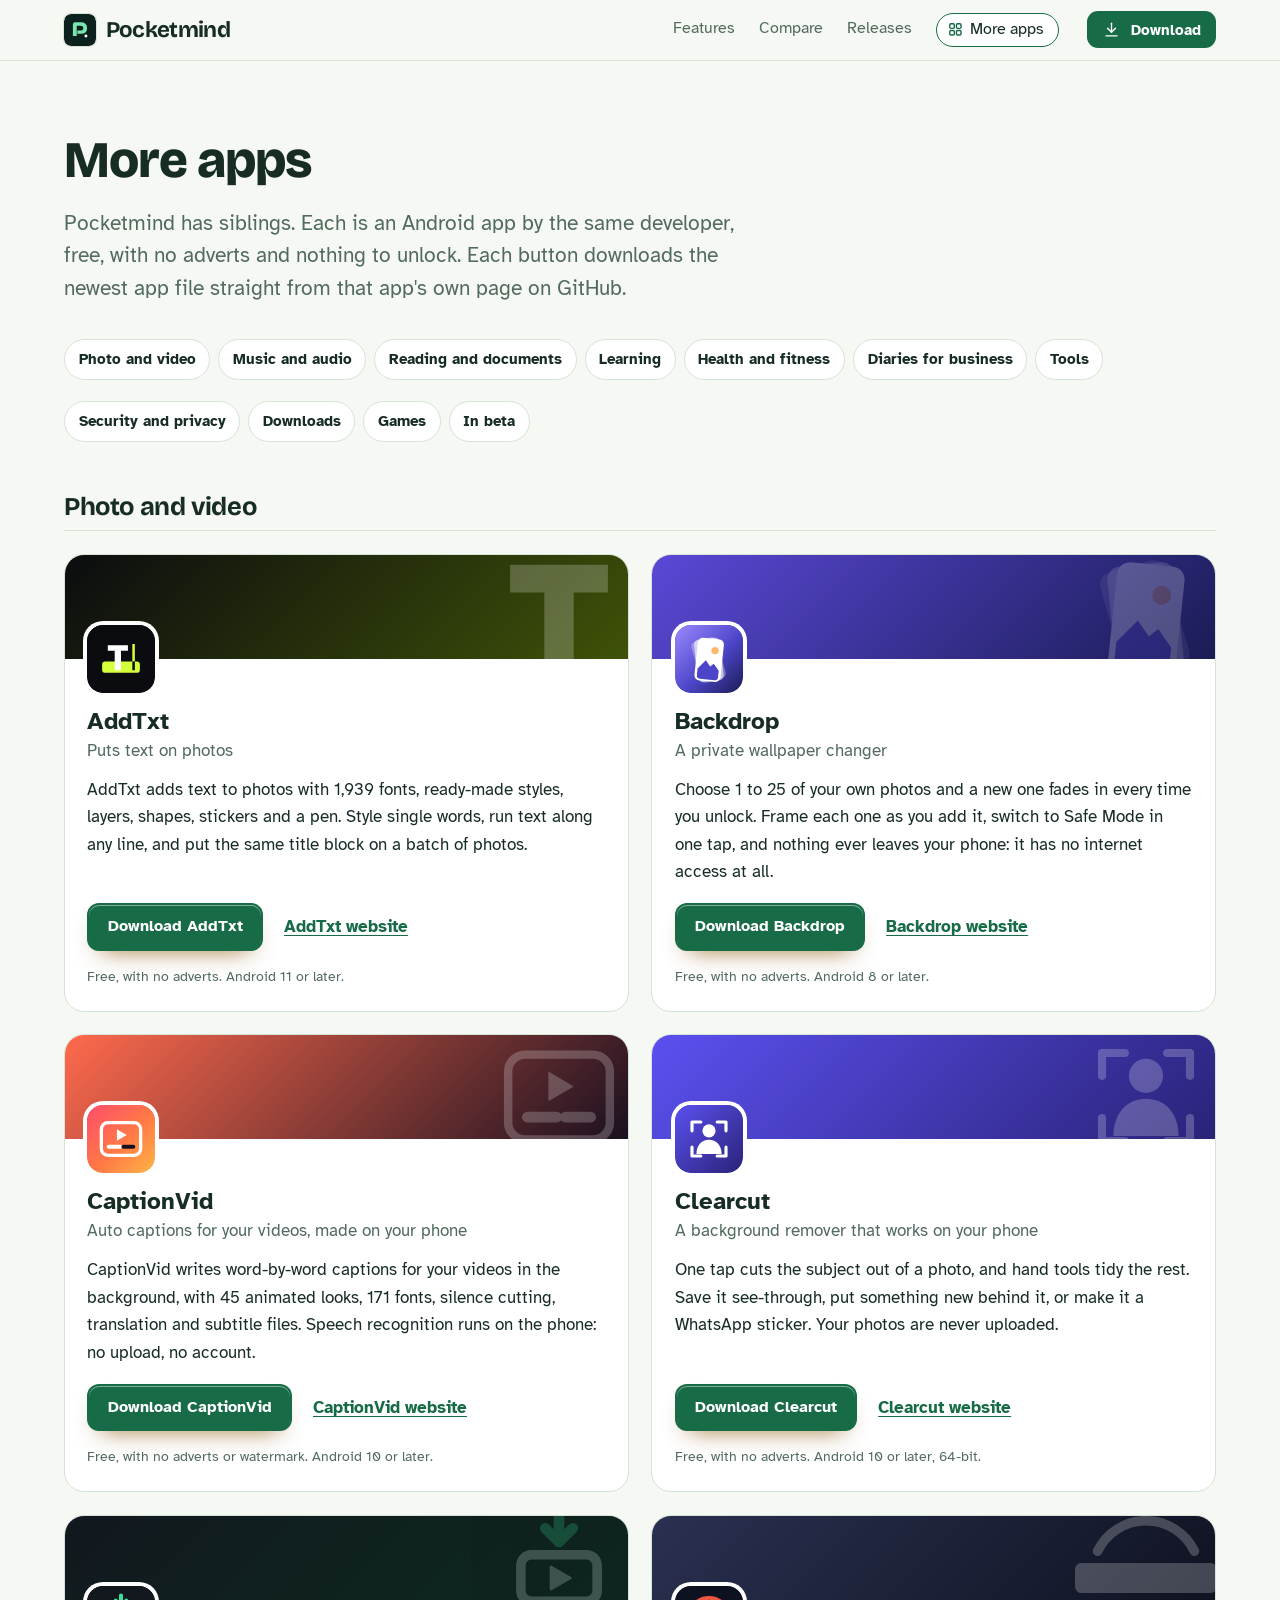
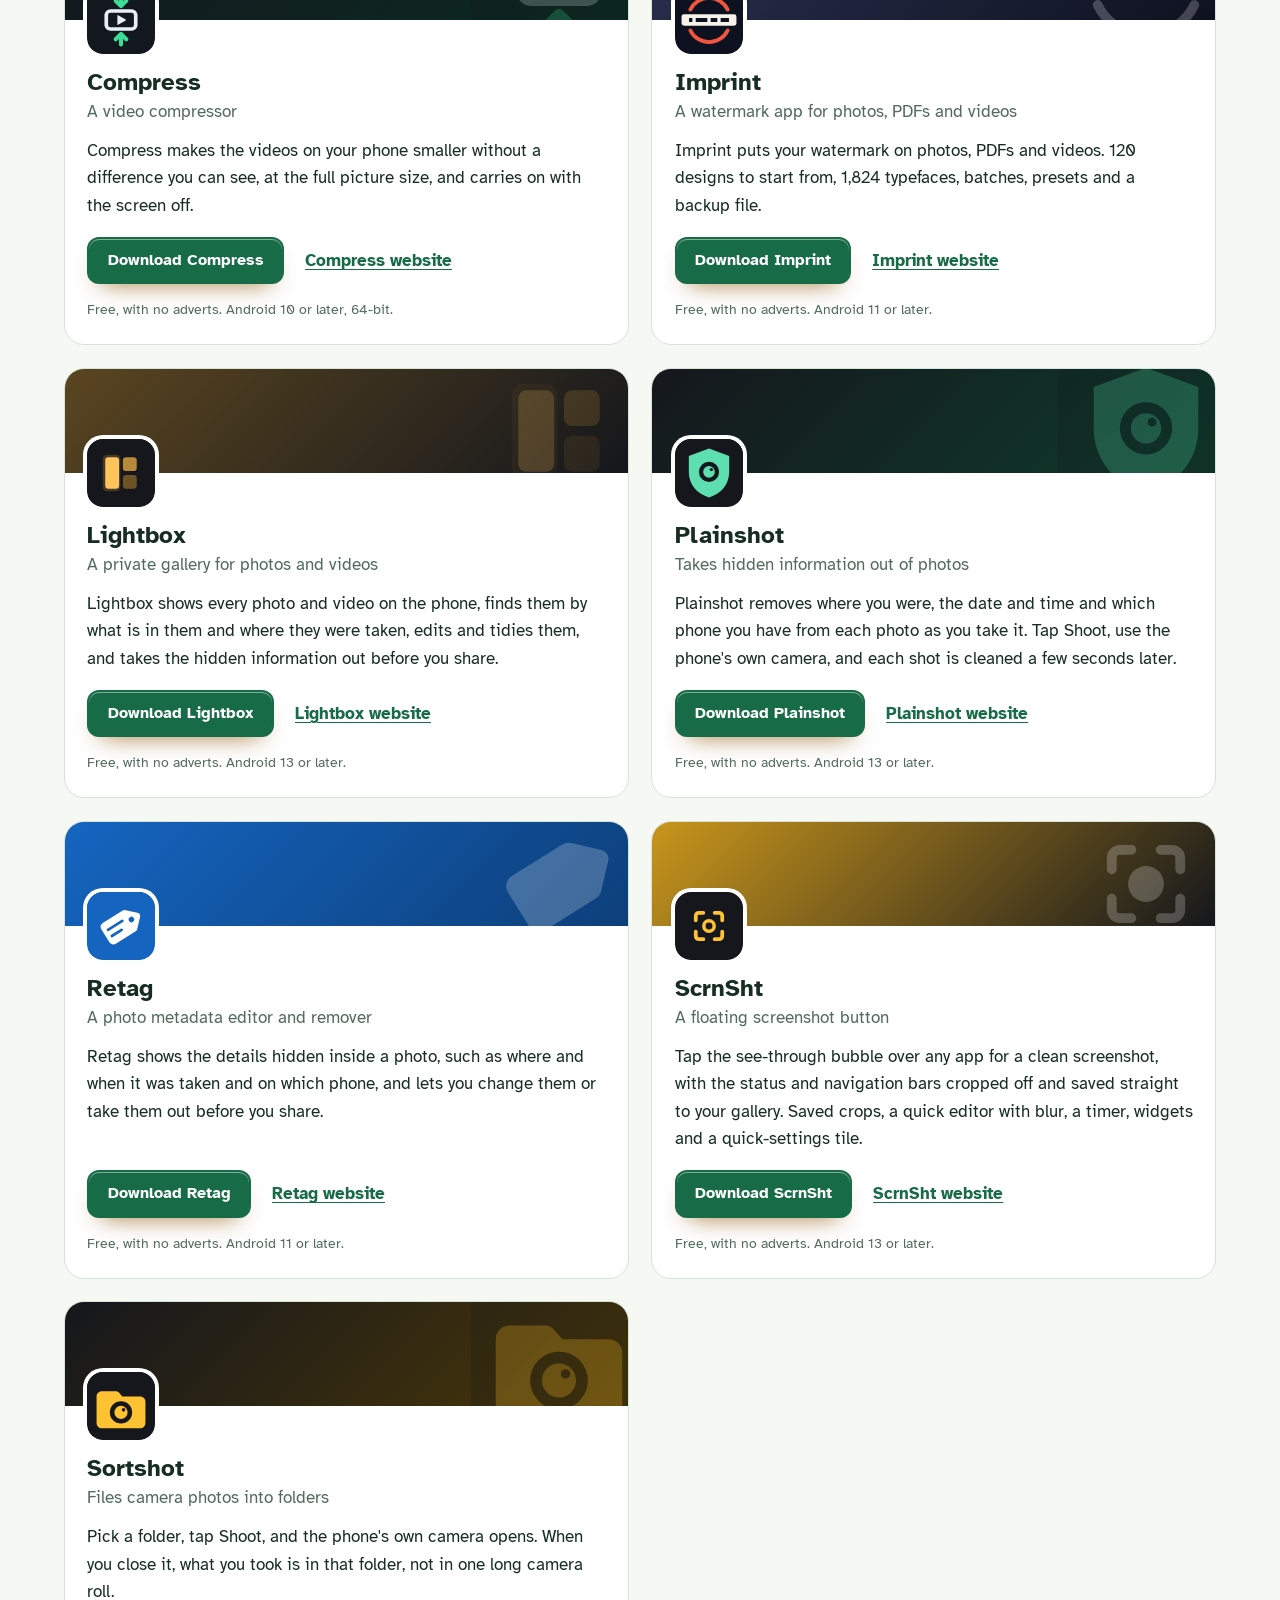
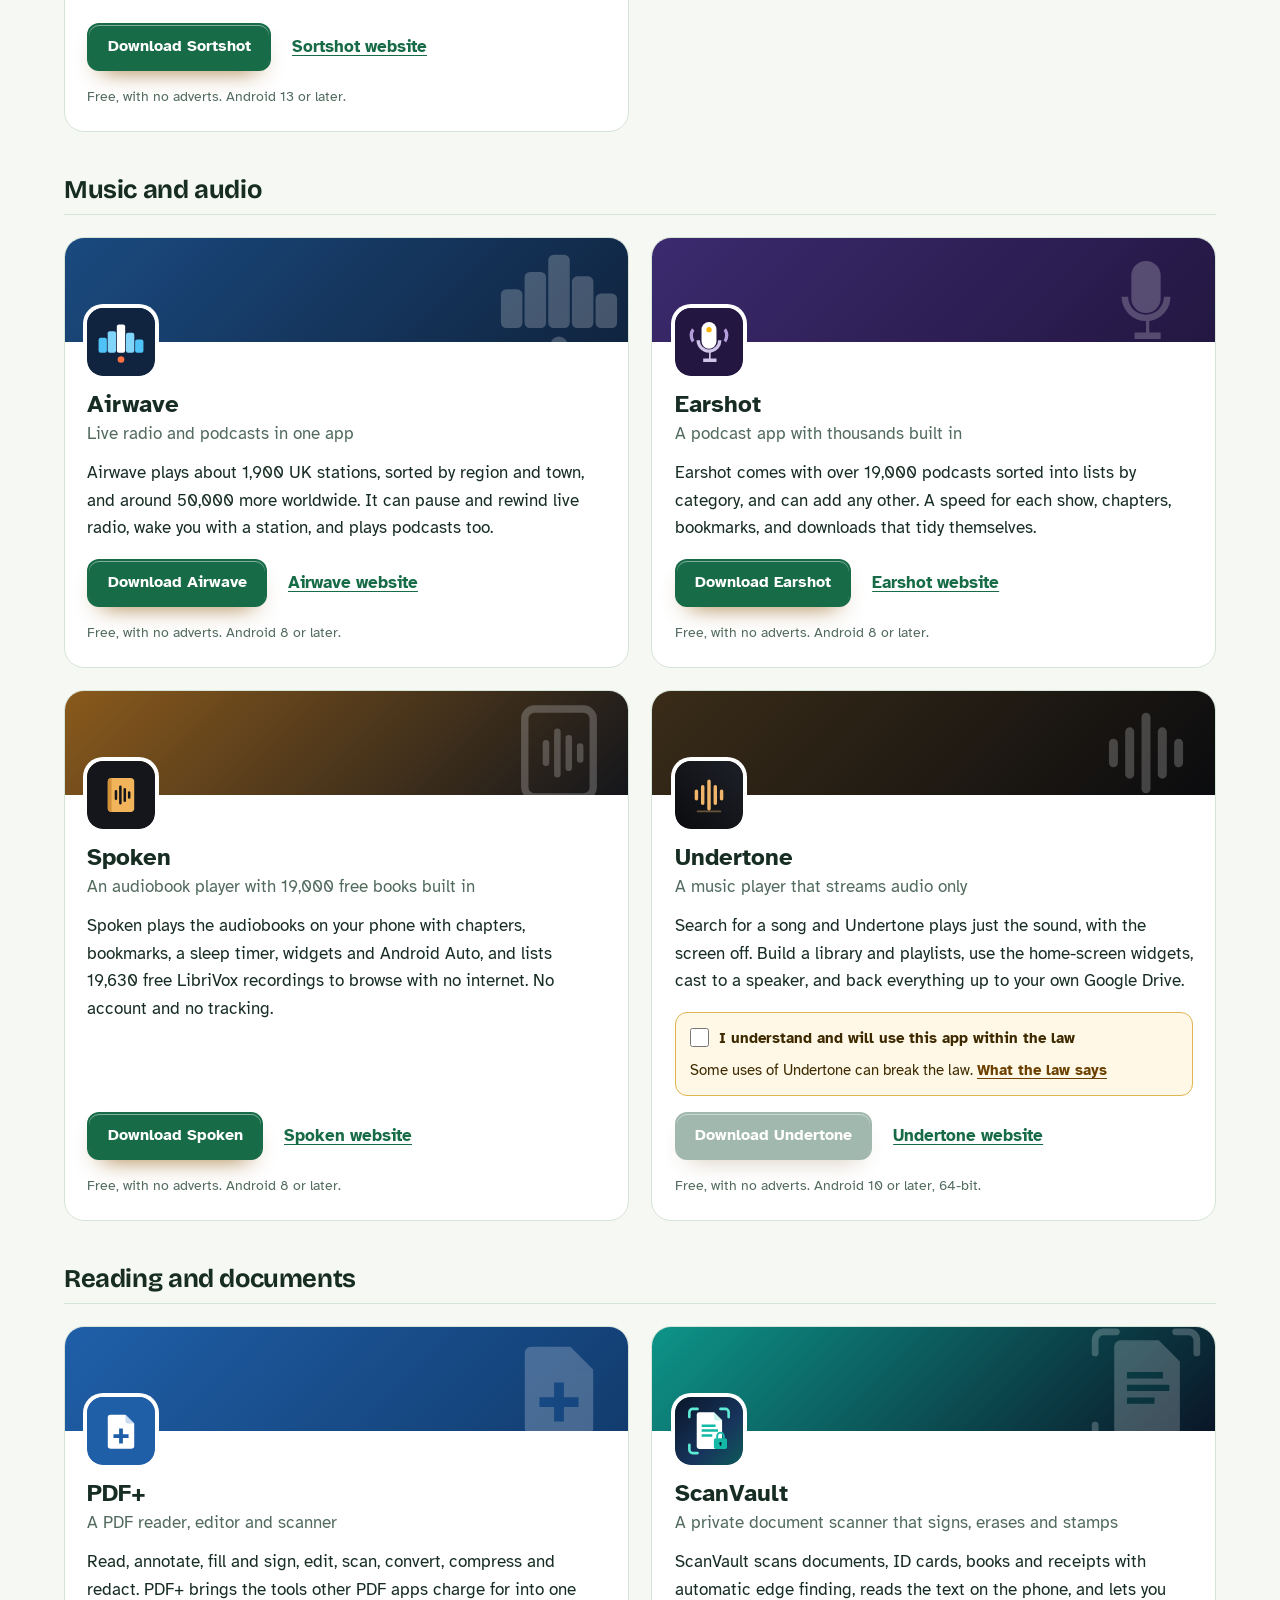
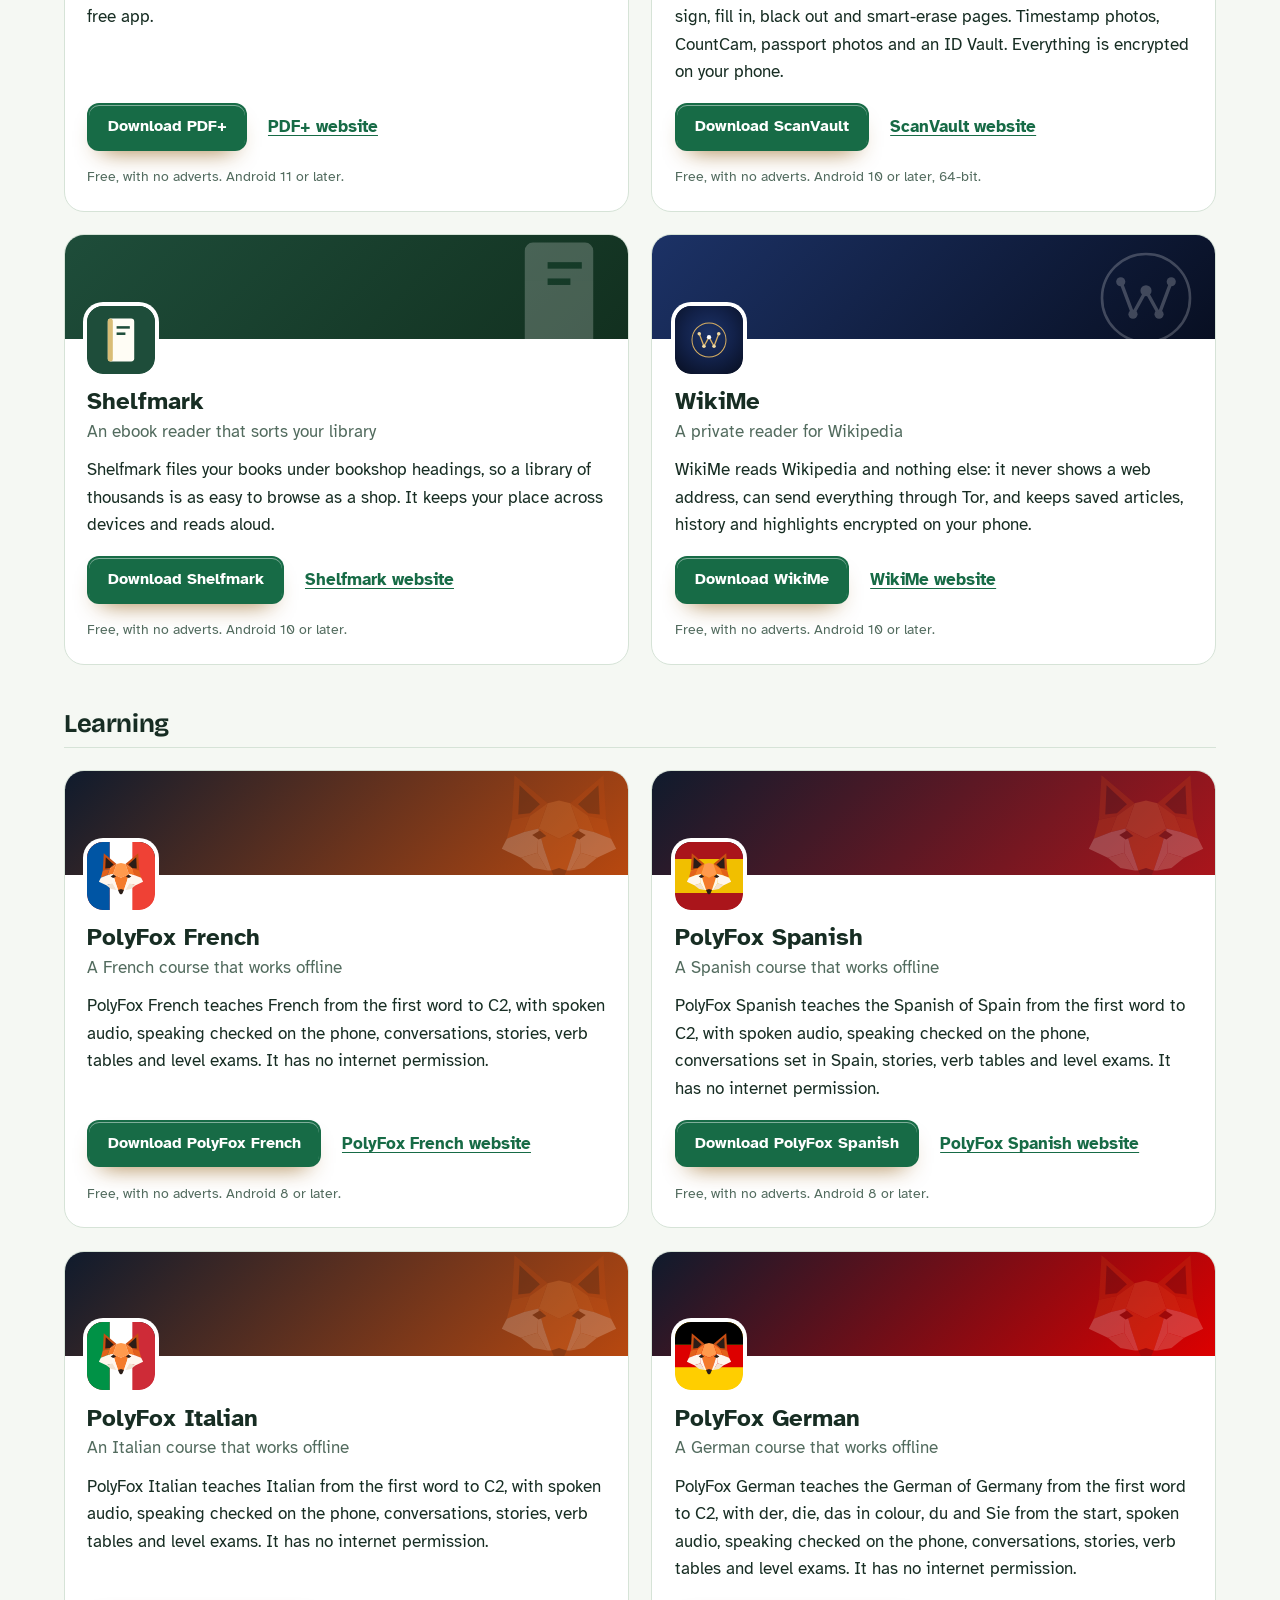
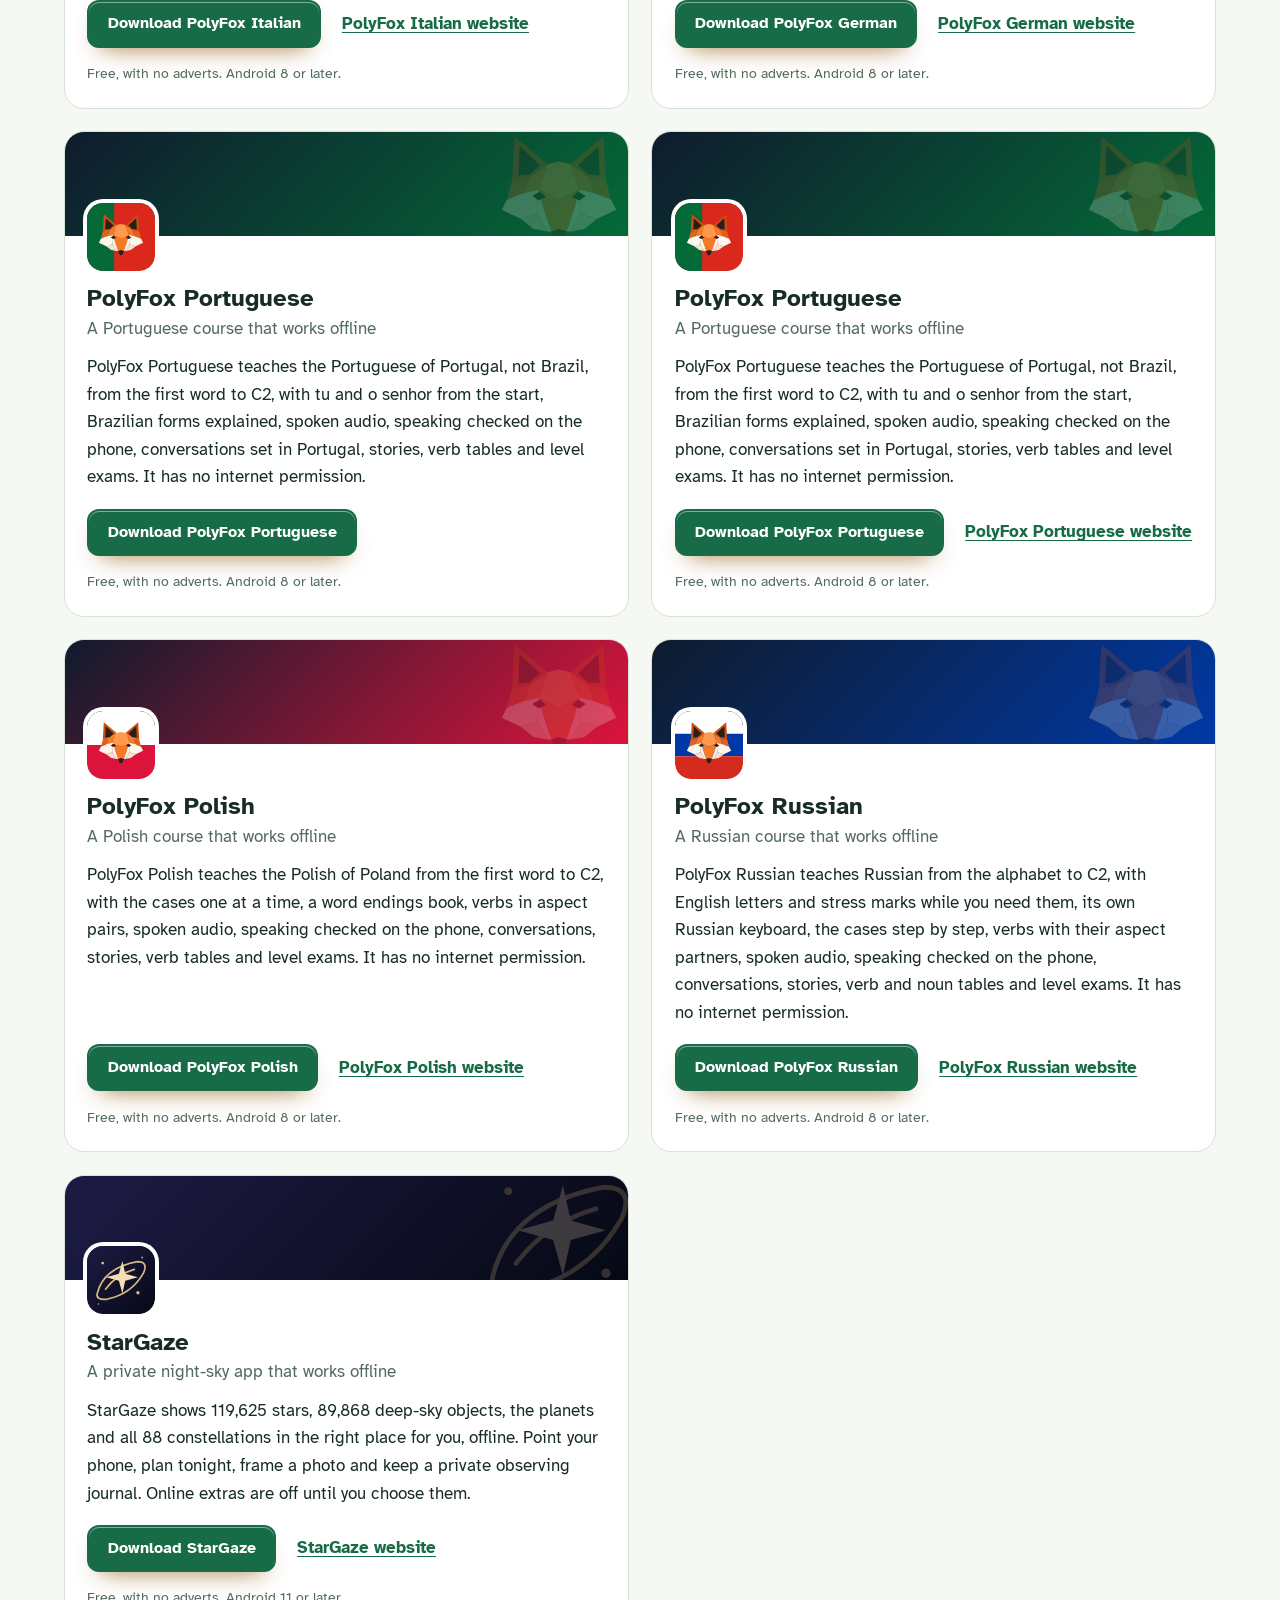
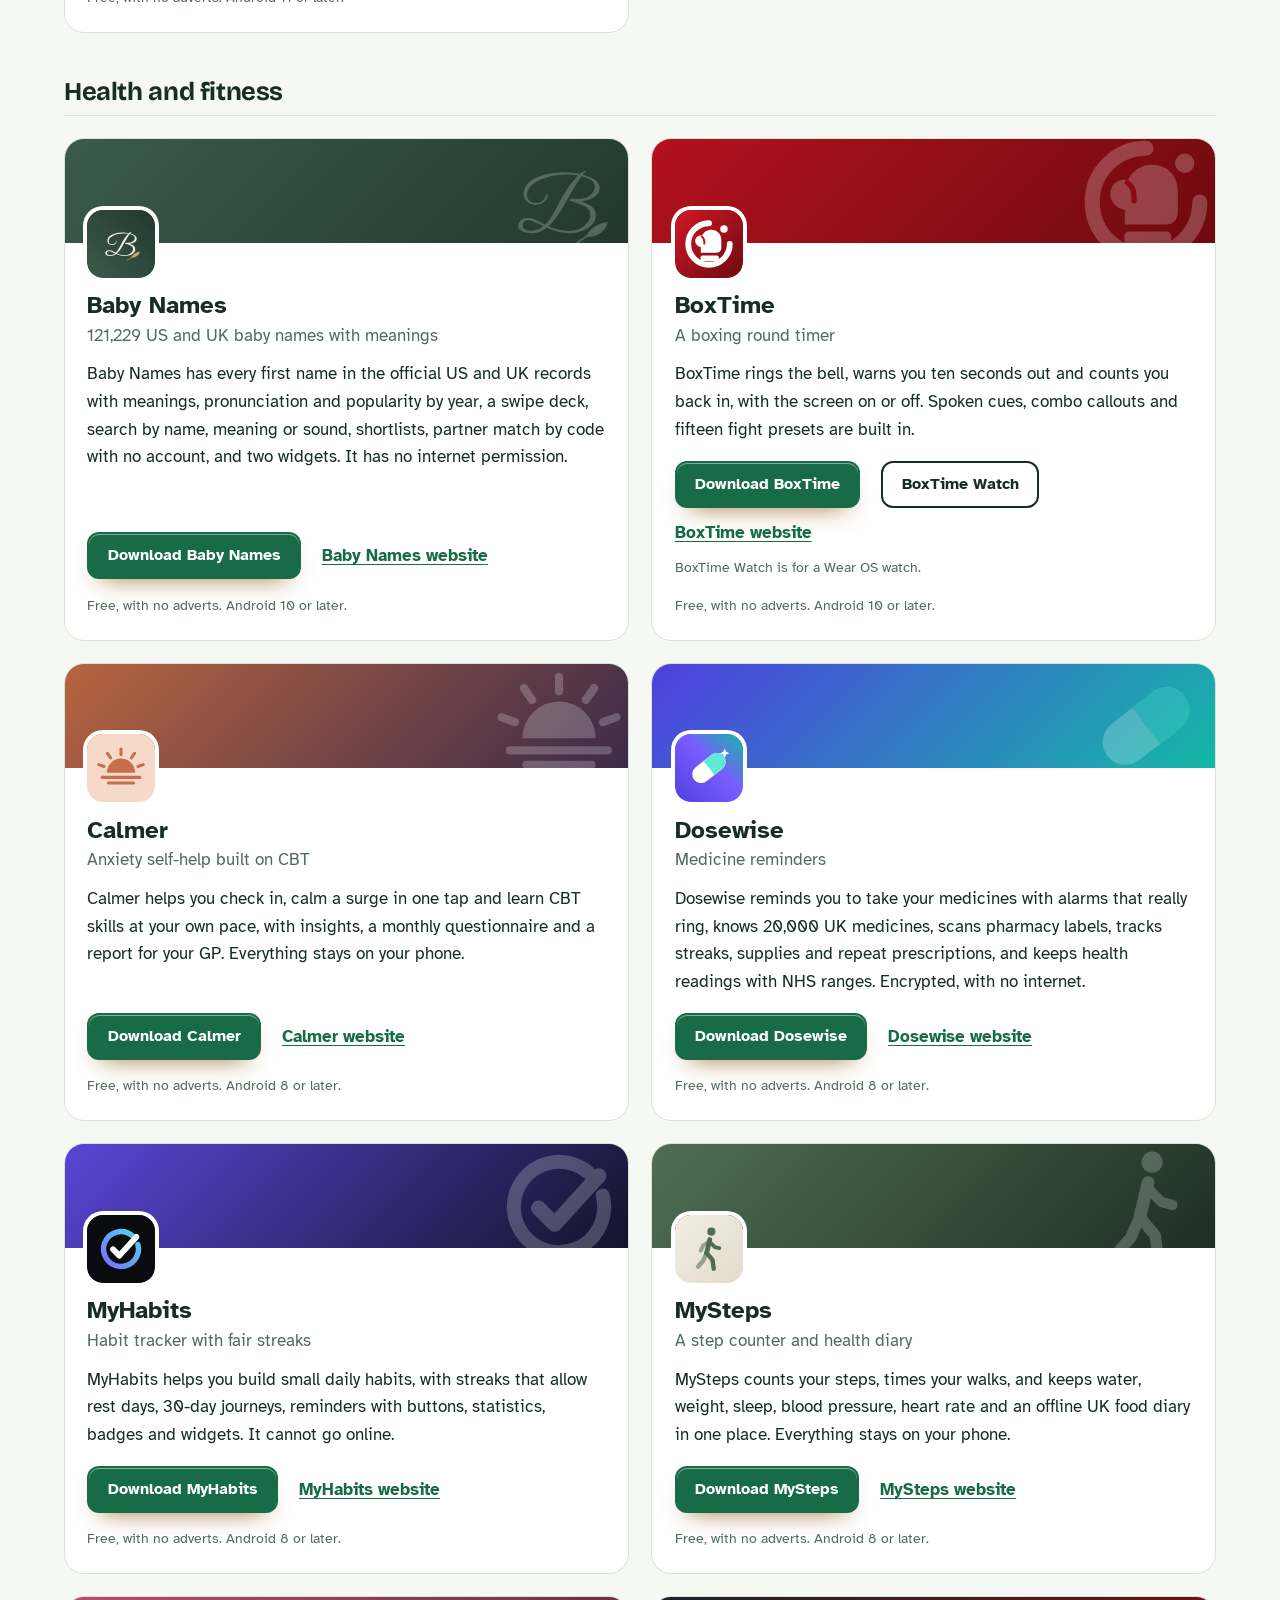
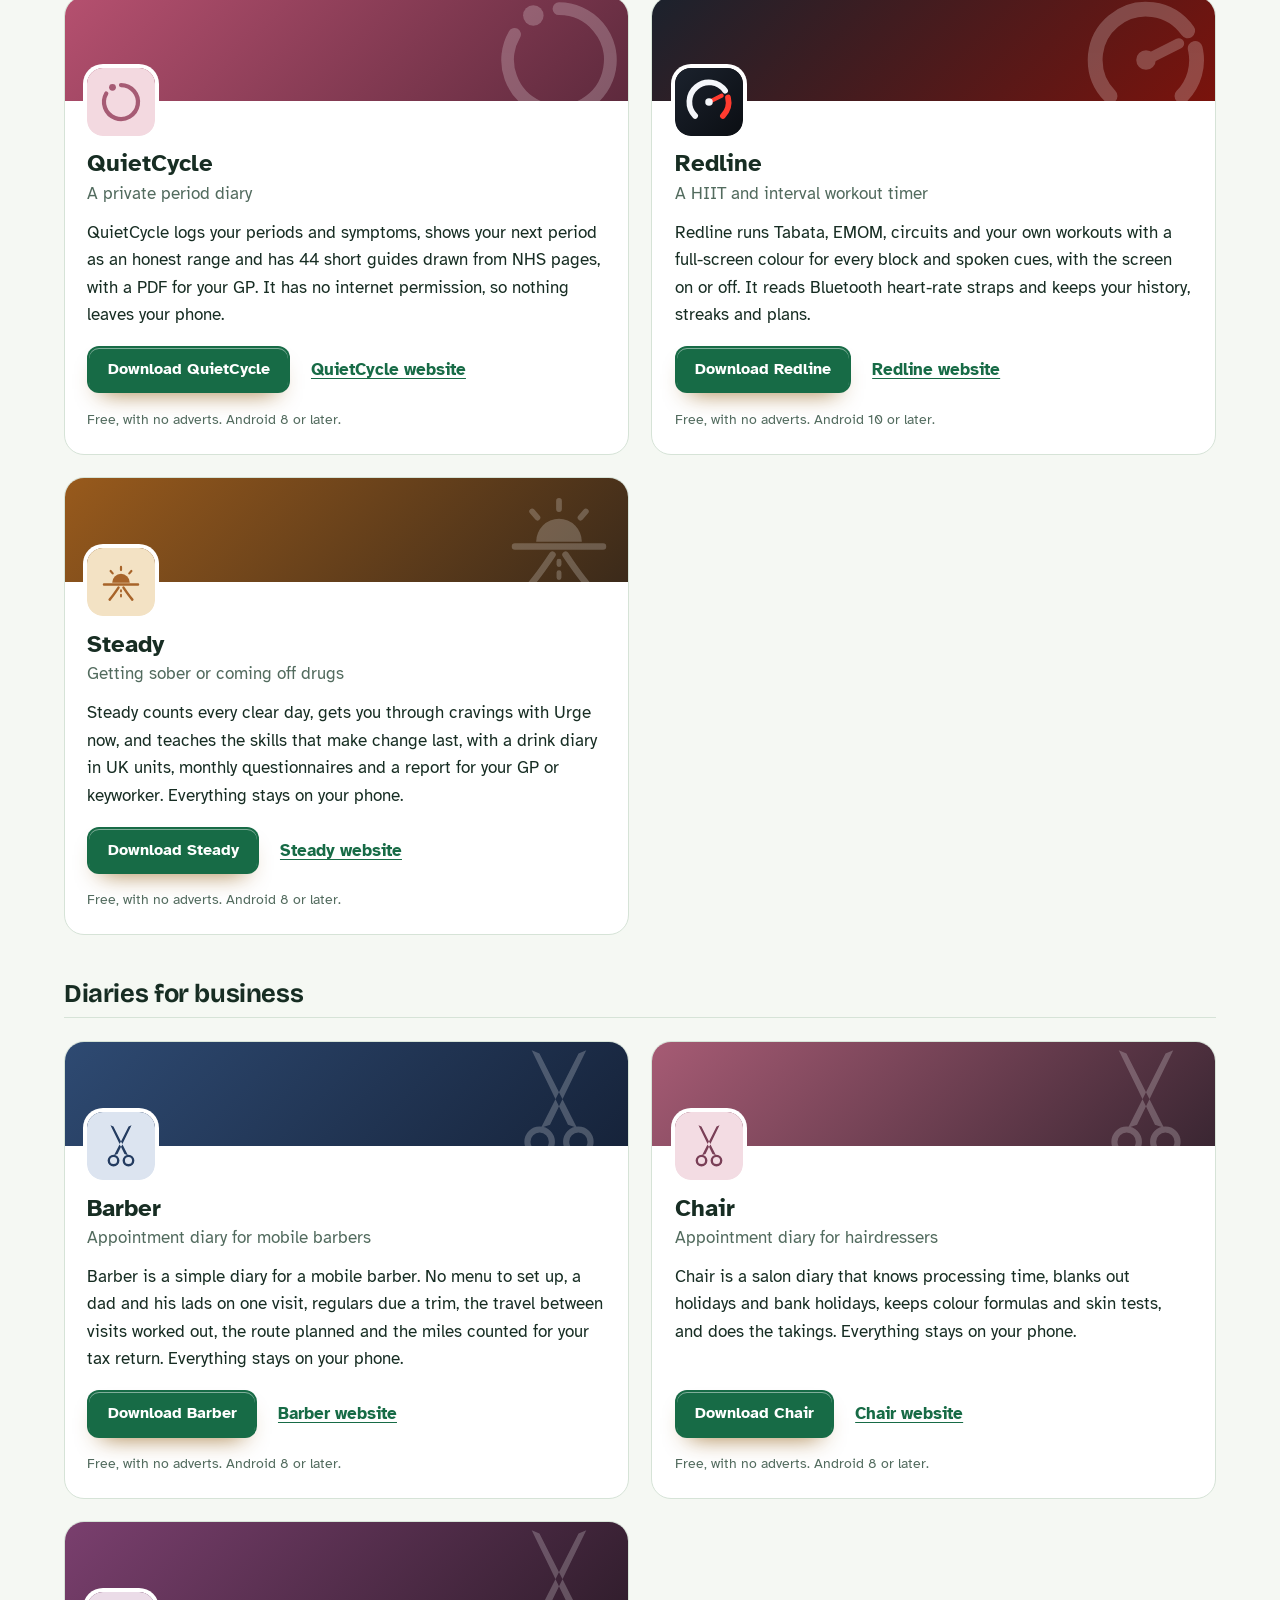
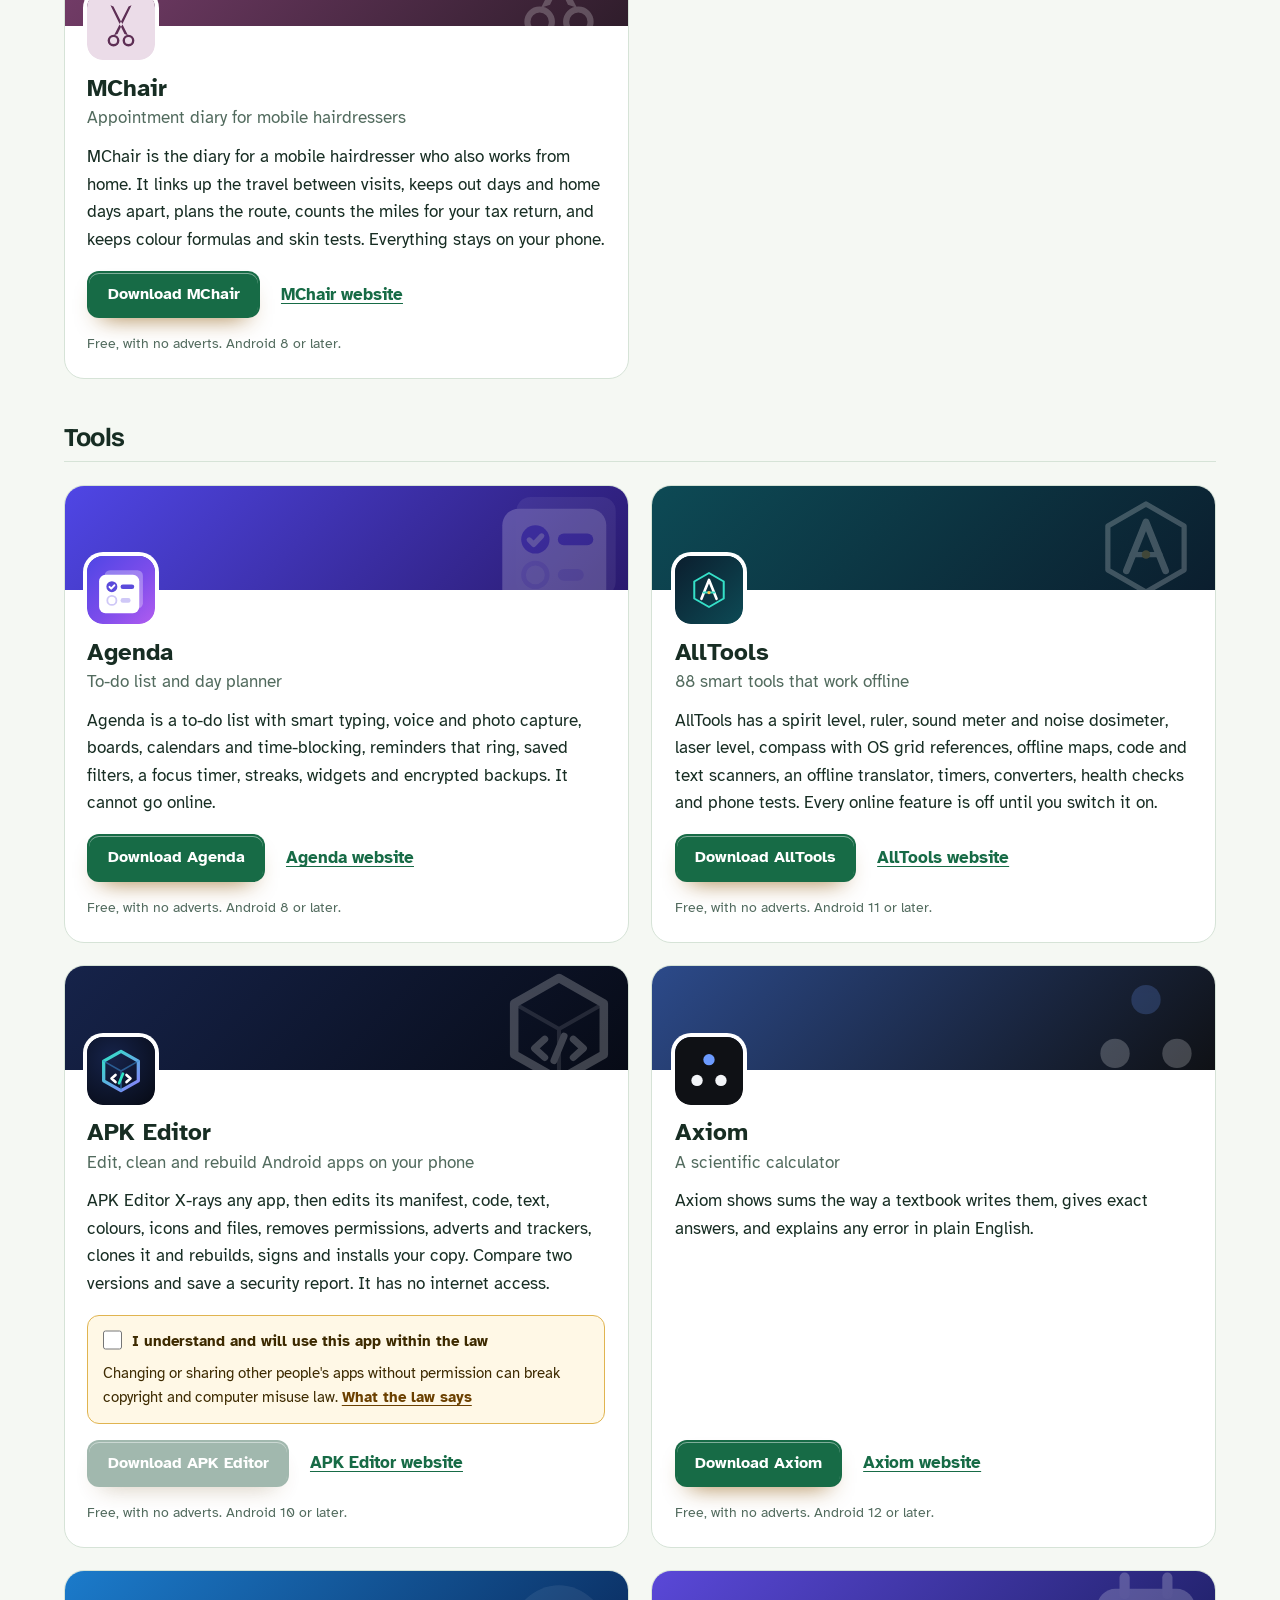
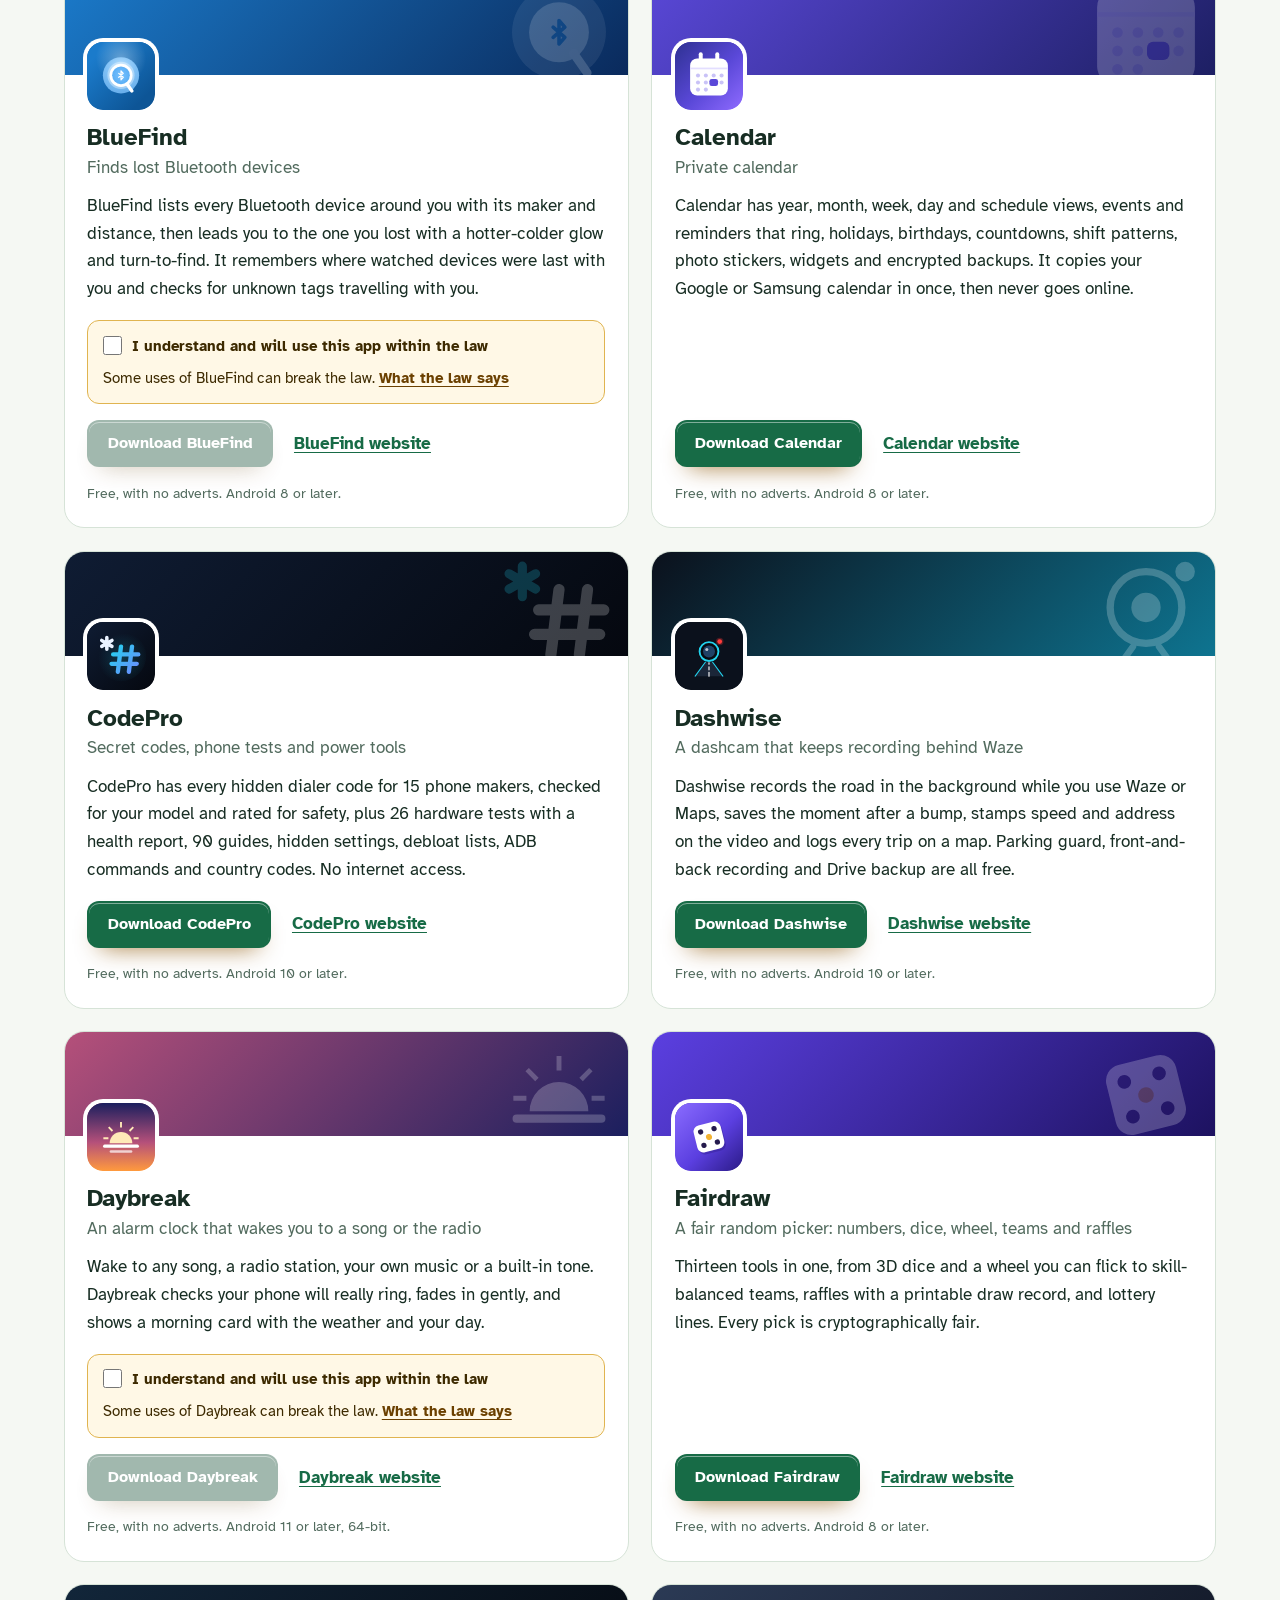
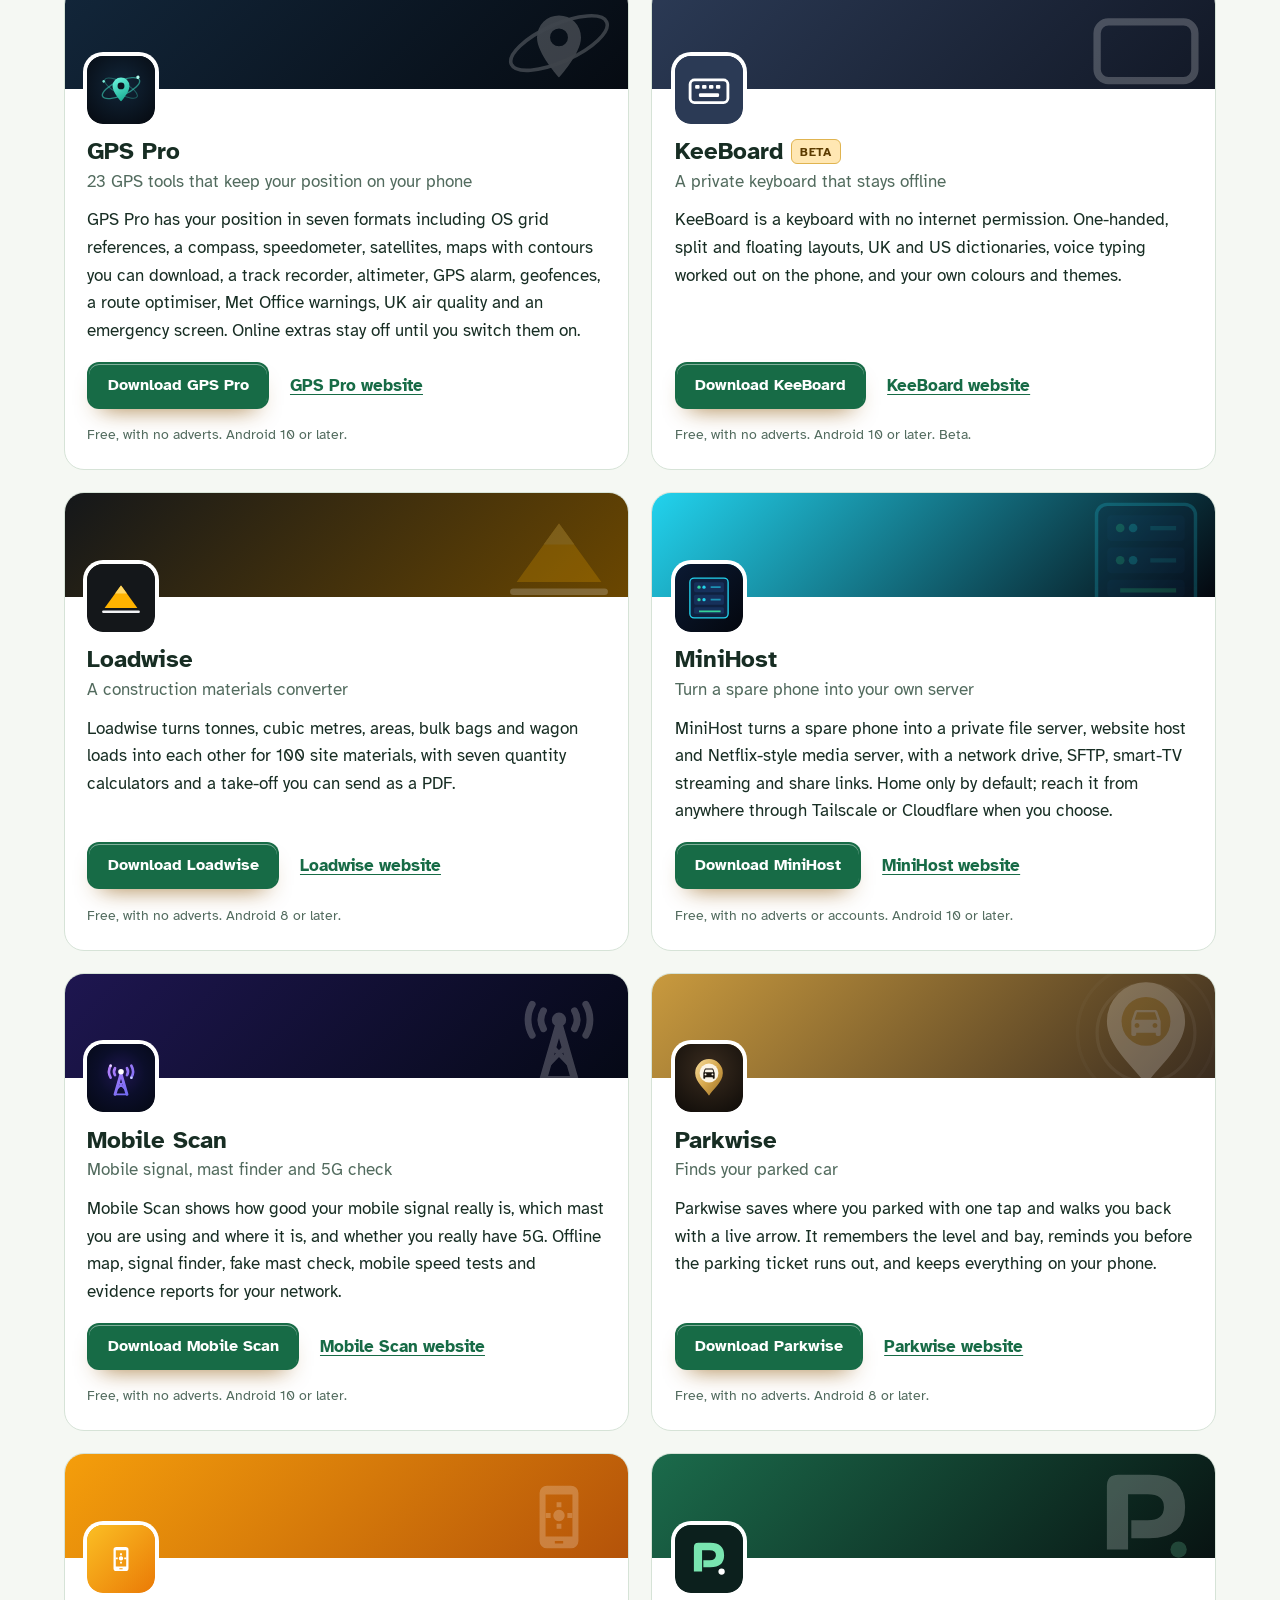
==== commit 2d03d06a: "More apps: add Baby Names" ====
--- a/more-apps.html
+++ b/more-apps.html
@@ -4,7 +4,7 @@
 <meta charset="utf-8">
 <meta name="viewport" content="width=device-width, initial-scale=1">
 <title>More free Android apps from the maker of Pocketmind</title>
-<meta name="description" content="All 96 free Android apps from the maker of Pocketmind, in one list by category, each with its download and a link to its website.">
+<meta name="description" content="All 97 free Android apps from the maker of Pocketmind, in one list by category, each with its download and a link to its website.">
 <meta name="author" content="Jonathan Jackson">
 <link rel="canonical" href="https://customgpter.github.io/pocketmind/more-apps.html">
 <meta name="theme-color" content="#f5f8f3" media="(prefers-color-scheme: light)">
@@ -12,7 +12,7 @@
 <meta property="og:type" content="website">
 <meta property="og:site_name" content="Pocketmind">
 <meta property="og:title" content="More free Android apps from the maker of Pocketmind">
-<meta property="og:description" content="All 96 free Android apps from the maker of Pocketmind, in one list by category, each with its download and a link to its website.">
+<meta property="og:description" content="All 97 free Android apps from the maker of Pocketmind, in one list by category, each with its download and a link to its website.">
 <meta property="og:url" content="https://customgpter.github.io/pocketmind/more-apps.html">
 <meta property="og:image" content="https://customgpter.github.io/pocketmind/assets/og.png">
 <meta property="og:image:width" content="1200">
@@ -26,7 +26,7 @@
 <link rel="preload" href="./assets/fonts/atkinson-hyperlegible-latin-400-normal.woff2" as="font" type="font/woff2" crossorigin>
 <link rel="stylesheet" href="./assets/site.css?v=1">
 <link rel="stylesheet" href="./assets/house.css?v=1">
-<script type="application/ld+json">{"@context":"https://schema.org","@type":"ItemList","name":"Apps from the maker of Pocketmind","url":"https://customgpter.github.io/pocketmind/more-apps.html","itemListElement":[{"@type":"ListItem","position":1,"name":"AddTxt","url":"https://customgpter.github.io/addtxt/"},{"@type":"ListItem","position":2,"name":"Backdrop","url":"https://customgpter.github.io/backdrop/"},{"@type":"ListItem","position":3,"name":"CaptionVid","url":"https://customgpter.github.io/captionvid/"},{"@type":"ListItem","position":4,"name":"Clearcut","url":"https://customgpter.github.io/clearcut/"},{"@type":"ListItem","position":5,"name":"Compress","url":"https://customgpter.github.io/compress/"},{"@type":"ListItem","position":6,"name":"Imprint","url":"https://customgpter.github.io/imprint/"},{"@type":"ListItem","position":7,"name":"Lightbox","url":"https://customgpter.github.io/lightbox/"},{"@type":"ListItem","position":8,"name":"Plainshot","url":"https://customgpter.github.io/plainshot/"},{"@type":"ListItem","position":9,"name":"Retag","url":"https://customgpter.github.io/retag/"},{"@type":"ListItem","position":10,"name":"ScrnSht","url":"https://customgpter.github.io/scrnsht/"},{"@type":"ListItem","position":11,"name":"Sortshot","url":"https://customgpter.github.io/sortshot/"},{"@type":"ListItem","position":12,"name":"Airwave","url":"https://customgpter.github.io/airwave/"},{"@type":"ListItem","position":13,"name":"Earshot","url":"https://customgpter.github.io/earshot/"},{"@type":"ListItem","position":14,"name":"Spoken","url":"https://customgpter.github.io/spoken/"},{"@type":"ListItem","position":15,"name":"Undertone","url":"https://customgpter.github.io/undertone/"},{"@type":"ListItem","position":16,"name":"PDF+","url":"https://customgpter.github.io/pdfplus/"},{"@type":"ListItem","position":17,"name":"ScanVault","url":"https://customgpter.github.io/scanvault/"},{"@type":"ListItem","position":18,"name":"Shelfmark","url":"https://customgpter.github.io/shelfmark/"},{"@type":"ListItem","position":19,"name":"WikiMe","url":"https://customgpter.github.io/wikime/"},{"@type":"ListItem","position":20,"name":"PolyFox French","url":"https://customgpter.github.io/polyfox/"},{"@type":"ListItem","position":21,"name":"PolyFox German","url":"https://customgpter.github.io/polyfox-german/"},{"@type":"ListItem","position":22,"name":"PolyFox Portuguese","url":"https://customgpter.github.io/polyfox-portuguese/"},{"@type":"ListItem","position":23,"name":"PolyFox Polish","url":"https://customgpter.github.io/polyfox-polish/"},{"@type":"ListItem","position":24,"name":"PolyFox Russian","url":"https://customgpter.github.io/polyfox-russian/"},{"@type":"ListItem","position":25,"name":"StarGaze","url":"https://customgpter.github.io/stargaze/"},{"@type":"ListItem","position":26,"name":"BoxTime","url":"https://customgpter.github.io/boxtime/"},{"@type":"ListItem","position":27,"name":"Calmer","url":"https://customgpter.github.io/calmer/"},{"@type":"ListItem","position":28,"name":"Dosewise","url":"https://customgpter.github.io/dosewise/"},{"@type":"ListItem","position":29,"name":"MyHabits","url":"https://customgpter.github.io/myhabits/"},{"@type":"ListItem","position":30,"name":"MySteps","url":"https://customgpter.github.io/mysteps/"},{"@type":"ListItem","position":31,"name":"QuietCycle","url":"https://customgpter.github.io/quietcycle/"},{"@type":"ListItem","position":32,"name":"Redline","url":"https://customgpter.github.io/redline/"},{"@type":"ListItem","position":33,"name":"Steady","url":"https://customgpter.github.io/steady/"},{"@type":"ListItem","position":34,"name":"Barber","url":"https://customgpter.github.io/barber/"},{"@type":"ListItem","position":35,"name":"Chair","url":"https://customgpter.github.io/chair/"},{"@type":"ListItem","position":36,"name":"MChair","url":"https://customgpter.github.io/mchair/"},{"@type":"ListItem","position":37,"name":"Agenda","url":"https://customgpter.github.io/agenda/"},{"@type":"ListItem","position":38,"name":"AllTools","url":"https://customgpter.github.io/alltools/"},{"@type":"ListItem","position":39,"name":"APK Editor","url":"https://customgpter.github.io/apkeditor/"},{"@type":"ListItem","position":40,"name":"Axiom","url":"https://customgpter.github.io/axiom/"},{"@type":"ListItem","position":41,"name":"BlueFind","url":"https://customgpter.github.io/bluefind/"},{"@type":"ListItem","position":42,"name":"Calendar","url":"https://customgpter.github.io/calendar/"},{"@type":"ListItem","position":43,"name":"CodePro","url":"https://customgpter.github.io/codepro/"},{"@type":"ListItem","position":44,"name":"Dashwise","url":"https://customgpter.github.io/dashwise/"},{"@type":"ListItem","position":45,"name":"Daybreak","url":"https://customgpter.github.io/daybreak/"},{"@type":"ListItem","position":46,"name":"Fairdraw","url":"https://customgpter.github.io/fairdraw/"},{"@type":"ListItem","position":47,"name":"GPS Pro","url":"https://customgpter.github.io/gpspro/"},{"@type":"ListItem","position":48,"name":"KeeBoard","url":"https://customgpter.github.io/keeboard/"},{"@type":"ListItem","position":49,"name":"Loadwise","url":"https://customgpter.github.io/loadwise/"},{"@type":"ListItem","position":50,"name":"MiniHost","url":"https://customgpter.github.io/minihost/"},{"@type":"ListItem","position":51,"name":"Mobile Scan","url":"https://customgpter.github.io/mobilescan/"},{"@type":"ListItem","position":52,"name":"Parkwise","url":"https://customgpter.github.io/parkwise/"},{"@type":"ListItem","position":53,"name":"Pocketmind","url":"https://customgpter.github.io/pocketmind/"},{"@type":"ListItem","position":54,"name":"Refine","url":"https://customgpter.github.io/refine/"},{"@type":"ListItem","position":55,"name":"Shiftwise","url":"https://customgpter.github.io/shiftwise/"},{"@type":"ListItem","position":56,"name":"SimpleCalc","url":"https://customgpter.github.io/simplecalc/"},{"@type":"ListItem","position":57,"name":"Skyline","url":"https://customgpter.github.io/skyline/"},{"@type":"ListItem","position":58,"name":"Slipway","url":"https://customgpter.github.io/slipway/"},{"@type":"ListItem","position":59,"name":"Tagger","url":"https://customgpter.github.io/tagger/"},{"@type":"ListItem","position":60,"name":"TotalClean","url":"https://customgpter.github.io/totalclean/"},{"@type":"ListItem","position":61,"name":"TVLink","url":"https://customgpter.github.io/tvlink/"},{"@type":"ListItem","position":62,"name":"Unbox","url":"https://customgpter.github.io/unbox/"},{"@type":"ListItem","position":63,"name":"WhatsKeep","url":"https://customgpter.github.io/whatskeep/"},{"@type":"ListItem","position":64,"name":"WiFi Scan","url":"https://customgpter.github.io/wifiscan/"},{"@type":"ListItem","position":65,"name":"Auditly","url":"https://customgpter.github.io/auditly/"},{"@type":"ListItem","position":66,"name":"Backchannel","url":"https://customgpter.github.io/backchannel/"},{"@type":"ListItem","position":67,"name":"ENotes","url":"https://customgpter.github.io/enotes/"},{"@type":"ListItem","position":68,"name":"FindMe","url":"https://customgpter.github.io/findme/"},{"@type":"ListItem","position":69,"name":"iLock","url":"https://customgpter.github.io/ilock/"},{"@type":"ListItem","position":70,"name":"ImSafe","url":"https://customgpter.github.io/imsafe/"},{"@type":"ListItem","position":71,"name":"IShred","url":"https://customgpter.github.io/ishred/"},{"@type":"ListItem","position":72,"name":"LockBox","url":"https://customgpter.github.io/lockbox/"},{"@type":"ListItem","position":73,"name":"PassVault","url":"https://customgpter.github.io/passvault/"},{"@type":"ListItem","position":74,"name":"SpyFind","url":"https://customgpter.github.io/spyfind/"},{"@type":"ListItem","position":75,"name":"TextWipe","url":"https://customgpter.github.io/textwipe/"},{"@type":"ListItem","position":76,"name":"Tracewire","url":"https://customgpter.github.io/tracewire/"},{"@type":"ListItem","position":77,"name":"Vigil","url":"https://customgpter.github.io/vigil/"},{"@type":"ListItem","position":78,"name":"Grab","url":"https://customgpter.github.io/grab/"},{"@type":"ListItem","position":79,"name":"Swarm","url":"https://customgpter.github.io/swarm/"},{"@type":"ListItem","position":80,"name":"Plane Games","url":"https://customgpter.github.io/plane-games/"},{"@type":"ListItem","position":81,"name":"Ninefold","url":"https://customgpter.github.io/ninefold/"},{"@type":"ListItem","position":82,"name":"Cubewise","url":"https://customgpter.github.io/cubewise/"},{"@type":"ListItem","position":83,"name":"Tilewise","url":"https://customgpter.github.io/tilewise/"},{"@type":"ListItem","position":84,"name":"Letterwise","url":"https://customgpter.github.io/letterwise/"},{"@type":"ListItem","position":85,"name":"Kingside","url":"https://customgpter.github.io/kingside/"},{"@type":"ListItem","position":86,"name":"Deckhand","url":"https://customgpter.github.io/deckhand/"},{"@type":"ListItem","position":87,"name":"SNESForge","url":"https://customgpter.github.io/snesforge/"},{"@type":"ListItem","position":88,"name":"Fame Boy","url":"https://customgpter.github.io/fameboy/"},{"@type":"ListItem","position":89,"name":"PSPPro","url":"https://customgpter.github.io/psppro/"},{"@type":"ListItem","position":90,"name":"MegaGen","url":"https://customgpter.github.io/megagen/"},{"@type":"ListItem","position":91,"name":"QVR","url":"https://customgpter.github.io/qvr/"},{"@type":"ListItem","position":92,"name":"QVR Watch","url":"https://customgpter.github.io/qvr-watch/"},{"@type":"ListItem","position":93,"name":"QVRLite","url":"https://customgpter.github.io/qvrlite/"},{"@type":"ListItem","position":94,"name":"Onionz","url":"https://customgpter.github.io/onionz/"},{"@type":"ListItem","position":95,"name":"OnionzWeb","url":"https://customgpter.github.io/onionzweb/"}]}</script>
+<script type="application/ld+json">{"@context":"https://schema.org","@type":"ItemList","name":"Apps from the maker of Pocketmind","url":"https://customgpter.github.io/pocketmind/more-apps.html","itemListElement":[{"@type":"ListItem","position":1,"name":"AddTxt","url":"https://customgpter.github.io/addtxt/"},{"@type":"ListItem","position":2,"name":"Backdrop","url":"https://customgpter.github.io/backdrop/"},{"@type":"ListItem","position":3,"name":"CaptionVid","url":"https://customgpter.github.io/captionvid/"},{"@type":"ListItem","position":4,"name":"Clearcut","url":"https://customgpter.github.io/clearcut/"},{"@type":"ListItem","position":5,"name":"Compress","url":"https://customgpter.github.io/compress/"},{"@type":"ListItem","position":6,"name":"Imprint","url":"https://customgpter.github.io/imprint/"},{"@type":"ListItem","position":7,"name":"Lightbox","url":"https://customgpter.github.io/lightbox/"},{"@type":"ListItem","position":8,"name":"Plainshot","url":"https://customgpter.github.io/plainshot/"},{"@type":"ListItem","position":9,"name":"Retag","url":"https://customgpter.github.io/retag/"},{"@type":"ListItem","position":10,"name":"ScrnSht","url":"https://customgpter.github.io/scrnsht/"},{"@type":"ListItem","position":11,"name":"Sortshot","url":"https://customgpter.github.io/sortshot/"},{"@type":"ListItem","position":12,"name":"Airwave","url":"https://customgpter.github.io/airwave/"},{"@type":"ListItem","position":13,"name":"Earshot","url":"https://customgpter.github.io/earshot/"},{"@type":"ListItem","position":14,"name":"Spoken","url":"https://customgpter.github.io/spoken/"},{"@type":"ListItem","position":15,"name":"Undertone","url":"https://customgpter.github.io/undertone/"},{"@type":"ListItem","position":16,"name":"PDF+","url":"https://customgpter.github.io/pdfplus/"},{"@type":"ListItem","position":17,"name":"ScanVault","url":"https://customgpter.github.io/scanvault/"},{"@type":"ListItem","position":18,"name":"Shelfmark","url":"https://customgpter.github.io/shelfmark/"},{"@type":"ListItem","position":19,"name":"WikiMe","url":"https://customgpter.github.io/wikime/"},{"@type":"ListItem","position":20,"name":"PolyFox French","url":"https://customgpter.github.io/polyfox/"},{"@type":"ListItem","position":21,"name":"PolyFox German","url":"https://customgpter.github.io/polyfox-german/"},{"@type":"ListItem","position":22,"name":"PolyFox Portuguese","url":"https://customgpter.github.io/polyfox-portuguese/"},{"@type":"ListItem","position":23,"name":"PolyFox Polish","url":"https://customgpter.github.io/polyfox-polish/"},{"@type":"ListItem","position":24,"name":"PolyFox Russian","url":"https://customgpter.github.io/polyfox-russian/"},{"@type":"ListItem","position":25,"name":"StarGaze","url":"https://customgpter.github.io/stargaze/"},{"@type":"ListItem","position":26,"name":"Baby Names","url":"https://customgpter.github.io/babynames/"},{"@type":"ListItem","position":27,"name":"BoxTime","url":"https://customgpter.github.io/boxtime/"},{"@type":"ListItem","position":28,"name":"Calmer","url":"https://customgpter.github.io/calmer/"},{"@type":"ListItem","position":29,"name":"Dosewise","url":"https://customgpter.github.io/dosewise/"},{"@type":"ListItem","position":30,"name":"MyHabits","url":"https://customgpter.github.io/myhabits/"},{"@type":"ListItem","position":31,"name":"MySteps","url":"https://customgpter.github.io/mysteps/"},{"@type":"ListItem","position":32,"name":"QuietCycle","url":"https://customgpter.github.io/quietcycle/"},{"@type":"ListItem","position":33,"name":"Redline","url":"https://customgpter.github.io/redline/"},{"@type":"ListItem","position":34,"name":"Steady","url":"https://customgpter.github.io/steady/"},{"@type":"ListItem","position":35,"name":"Barber","url":"https://customgpter.github.io/barber/"},{"@type":"ListItem","position":36,"name":"Chair","url":"https://customgpter.github.io/chair/"},{"@type":"ListItem","position":37,"name":"MChair","url":"https://customgpter.github.io/mchair/"},{"@type":"ListItem","position":38,"name":"Agenda","url":"https://customgpter.github.io/agenda/"},{"@type":"ListItem","position":39,"name":"AllTools","url":"https://customgpter.github.io/alltools/"},{"@type":"ListItem","position":40,"name":"APK Editor","url":"https://customgpter.github.io/apkeditor/"},{"@type":"ListItem","position":41,"name":"Axiom","url":"https://customgpter.github.io/axiom/"},{"@type":"ListItem","position":42,"name":"BlueFind","url":"https://customgpter.github.io/bluefind/"},{"@type":"ListItem","position":43,"name":"Calendar","url":"https://customgpter.github.io/calendar/"},{"@type":"ListItem","position":44,"name":"CodePro","url":"https://customgpter.github.io/codepro/"},{"@type":"ListItem","position":45,"name":"Dashwise","url":"https://customgpter.github.io/dashwise/"},{"@type":"ListItem","position":46,"name":"Daybreak","url":"https://customgpter.github.io/daybreak/"},{"@type":"ListItem","position":47,"name":"Fairdraw","url":"https://customgpter.github.io/fairdraw/"},{"@type":"ListItem","position":48,"name":"GPS Pro","url":"https://customgpter.github.io/gpspro/"},{"@type":"ListItem","position":49,"name":"KeeBoard","url":"https://customgpter.github.io/keeboard/"},{"@type":"ListItem","position":50,"name":"Loadwise","url":"https://customgpter.github.io/loadwise/"},{"@type":"ListItem","position":51,"name":"MiniHost","url":"https://customgpter.github.io/minihost/"},{"@type":"ListItem","position":52,"name":"Mobile Scan","url":"https://customgpter.github.io/mobilescan/"},{"@type":"ListItem","position":53,"name":"Parkwise","url":"https://customgpter.github.io/parkwise/"},{"@type":"ListItem","position":54,"name":"Pocketmind","url":"https://customgpter.github.io/pocketmind/"},{"@type":"ListItem","position":55,"name":"Refine","url":"https://customgpter.github.io/refine/"},{"@type":"ListItem","position":56,"name":"Shiftwise","url":"https://customgpter.github.io/shiftwise/"},{"@type":"ListItem","position":57,"name":"SimpleCalc","url":"https://customgpter.github.io/simplecalc/"},{"@type":"ListItem","position":58,"name":"Skyline","url":"https://customgpter.github.io/skyline/"},{"@type":"ListItem","position":59,"name":"Slipway","url":"https://customgpter.github.io/slipway/"},{"@type":"ListItem","position":60,"name":"Tagger","url":"https://customgpter.github.io/tagger/"},{"@type":"ListItem","position":61,"name":"TotalClean","url":"https://customgpter.github.io/totalclean/"},{"@type":"ListItem","position":62,"name":"TVLink","url":"https://customgpter.github.io/tvlink/"},{"@type":"ListItem","position":63,"name":"Unbox","url":"https://customgpter.github.io/unbox/"},{"@type":"ListItem","position":64,"name":"WhatsKeep","url":"https://customgpter.github.io/whatskeep/"},{"@type":"ListItem","position":65,"name":"WiFi Scan","url":"https://customgpter.github.io/wifiscan/"},{"@type":"ListItem","position":66,"name":"Auditly","url":"https://customgpter.github.io/auditly/"},{"@type":"ListItem","position":67,"name":"Backchannel","url":"https://customgpter.github.io/backchannel/"},{"@type":"ListItem","position":68,"name":"ENotes","url":"https://customgpter.github.io/enotes/"},{"@type":"ListItem","position":69,"name":"FindMe","url":"https://customgpter.github.io/findme/"},{"@type":"ListItem","position":70,"name":"iLock","url":"https://customgpter.github.io/ilock/"},{"@type":"ListItem","position":71,"name":"ImSafe","url":"https://customgpter.github.io/imsafe/"},{"@type":"ListItem","position":72,"name":"IShred","url":"https://customgpter.github.io/ishred/"},{"@type":"ListItem","position":73,"name":"LockBox","url":"https://customgpter.github.io/lockbox/"},{"@type":"ListItem","position":74,"name":"PassVault","url":"https://customgpter.github.io/passvault/"},{"@type":"ListItem","position":75,"name":"SpyFind","url":"https://customgpter.github.io/spyfind/"},{"@type":"ListItem","position":76,"name":"TextWipe","url":"https://customgpter.github.io/textwipe/"},{"@type":"ListItem","position":77,"name":"Tracewire","url":"https://customgpter.github.io/tracewire/"},{"@type":"ListItem","position":78,"name":"Vigil","url":"https://customgpter.github.io/vigil/"},{"@type":"ListItem","position":79,"name":"Grab","url":"https://customgpter.github.io/grab/"},{"@type":"ListItem","position":80,"name":"Swarm","url":"https://customgpter.github.io/swarm/"},{"@type":"ListItem","position":81,"name":"Plane Games","url":"https://customgpter.github.io/plane-games/"},{"@type":"ListItem","position":82,"name":"Ninefold","url":"https://customgpter.github.io/ninefold/"},{"@type":"ListItem","position":83,"name":"Cubewise","url":"https://customgpter.github.io/cubewise/"},{"@type":"ListItem","position":84,"name":"Tilewise","url":"https://customgpter.github.io/tilewise/"},{"@type":"ListItem","position":85,"name":"Letterwise","url":"https://customgpter.github.io/letterwise/"},{"@type":"ListItem","position":86,"name":"Kingside","url":"https://customgpter.github.io/kingside/"},{"@type":"ListItem","position":87,"name":"Deckhand","url":"https://customgpter.github.io/deckhand/"},{"@type":"ListItem","position":88,"name":"SNESForge","url":"https://customgpter.github.io/snesforge/"},{"@type":"ListItem","position":89,"name":"Fame Boy","url":"https://customgpter.github.io/fameboy/"},{"@type":"ListItem","position":90,"name":"PSPPro","url":"https://customgpter.github.io/psppro/"},{"@type":"ListItem","position":91,"name":"MegaGen","url":"https://customgpter.github.io/megagen/"},{"@type":"ListItem","position":92,"name":"QVR","url":"https://customgpter.github.io/qvr/"},{"@type":"ListItem","position":93,"name":"QVR Watch","url":"https://customgpter.github.io/qvr-watch/"},{"@type":"ListItem","position":94,"name":"QVRLite","url":"https://customgpter.github.io/qvrlite/"},{"@type":"ListItem","position":95,"name":"Onionz","url":"https://customgpter.github.io/onionz/"},{"@type":"ListItem","position":96,"name":"OnionzWeb","url":"https://customgpter.github.io/onionzweb/"}]}</script>
 <link rel="stylesheet" href="./assets/apps-list.css?v=1">
 <script src="./assets/apps-list.js?v=1" defer></script>
 </head>
@@ -72,7 +72,7 @@
 <li class="mapp" style="--b:#0f1b2d;--b2:#b8480f"><div class="mapp-cover" aria-hidden="true"><svg viewBox="0 0 108 108"><polygon fill="#C94E12" points="26.7,17.9 47.0,35.1 36.1,42.9 25.1,45.2"/><polygon fill="#C94E12" points="82.9,45.2 71.9,42.9 61.0,35.1 81.3,17.9"/><polygon fill="#2B1D17" points="29.8,24.1 42.3,35.8 36.1,41.3 29.0,42.1"/><polygon fill="#2B1D17" points="79.0,42.1 71.9,41.3 65.7,35.8 78.2,24.1"/><polygon fill="#FF9A4D" points="54.0,33.5 47.0,35.1 41.5,50.7 54.0,56.9"/><polygon fill="#FF9A4D" points="54.0,56.9 66.5,50.7 61.0,35.1 54.0,33.5"/><polygon fill="#F47A2A" points="47.0,35.1 36.1,42.9 32.2,53.0 41.5,50.7"/><polygon fill="#F47A2A" points="66.5,50.7 75.8,53.0 71.9,42.9 61.0,35.1"/><polygon fill="#E2611A" points="36.1,42.9 25.1,45.2 22.0,56.9 32.2,53.0"/><polygon fill="#E2611A" points="75.8,53.0 86.0,56.9 82.9,45.2 71.9,42.9"/><polygon fill="#FFF6EC" points="32.2,53.0 22.0,56.9 18.9,63.1 30.6,68.6 40.7,65.5 41.5,50.7"/><polygon fill="#FFF6EC" points="66.5,50.7 67.3,65.5 77.4,68.6 89.1,63.1 86.0,56.9 75.8,53.0"/><polygon fill="#F3E3D2" points="30.6,68.6 40.7,65.5 47.0,76.4 38.4,74.8"/><polygon fill="#F3E3D2" points="69.6,74.8 61.0,76.4 67.3,65.5 77.4,68.6"/><polygon fill="#F47A2A" points="41.5,50.7 54.0,56.9 54.0,78.0 49.3,76.4 44.6,62.4"/><polygon fill="#F47A2A" points="63.4,62.4 58.7,76.4 54.0,78.0 54.0,56.9 66.5,50.7"/><polygon fill="#FFF6EC" points="41.5,50.7 44.6,62.4 49.3,76.4 47.0,76.4 40.7,65.5"/><polygon fill="#FFF6EC" points="67.3,65.5 61.0,76.4 58.7,76.4 63.4,62.4 66.5,50.7"/><polygon fill="#2B1D17" points="49.3,76.4 54.0,74.8 58.7,76.4 56.3,81.9 54.0,83.4 51.7,81.9"/><polygon fill="#2B1D17" points="37.6,54.6 42.3,51.8 46.2,55.3 41.5,57.3"/><polygon fill="#2B1D17" points="66.5,57.3 61.8,55.3 65.7,51.8 70.4,54.6"/></svg></div><div class="mapp-body"><svg class="mapp-icon" viewBox="0 0 108 108" aria-hidden="true"><rect width="108" height="108" rx="24" fill="#CE2B37"/><path fill="#FFFFFF" d="M36 0H72V108H36Z"/><path fill="#009246" d="M24 0H36V108H24A24 24 0 0 1 0 84V24A24 24 0 0 1 24 0Z"/><polygon fill="#C94E12" points="26.7,17.9 47.0,35.1 36.1,42.9 25.1,45.2"/><polygon fill="#C94E12" points="82.9,45.2 71.9,42.9 61.0,35.1 81.3,17.9"/><polygon fill="#2B1D17" points="29.8,24.1 42.3,35.8 36.1,41.3 29.0,42.1"/><polygon fill="#2B1D17" points="79.0,42.1 71.9,41.3 65.7,35.8 78.2,24.1"/><polygon fill="#FF9A4D" points="54.0,33.5 47.0,35.1 41.5,50.7 54.0,56.9"/><polygon fill="#FF9A4D" points="54.0,56.9 66.5,50.7 61.0,35.1 54.0,33.5"/><polygon fill="#F47A2A" points="47.0,35.1 36.1,42.9 32.2,53.0 41.5,50.7"/><polygon fill="#F47A2A" points="66.5,50.7 75.8,53.0 71.9,42.9 61.0,35.1"/><polygon fill="#E2611A" points="36.1,42.9 25.1,45.2 22.0,56.9 32.2,53.0"/><polygon fill="#E2611A" points="75.8,53.0 86.0,56.9 82.9,45.2 71.9,42.9"/><polygon fill="#FFF6EC" points="32.2,53.0 22.0,56.9 18.9,63.1 30.6,68.6 40.7,65.5 41.5,50.7"/><polygon fill="#FFF6EC" points="66.5,50.7 67.3,65.5 77.4,68.6 89.1,63.1 86.0,56.9 75.8,53.0"/><polygon fill="#F3E3D2" points="30.6,68.6 40.7,65.5 47.0,76.4 38.4,74.8"/><polygon fill="#F3E3D2" points="69.6,74.8 61.0,76.4 67.3,65.5 77.4,68.6"/><polygon fill="#F47A2A" points="41.5,50.7 54.0,56.9 54.0,78.0 49.3,76.4 44.6,62.4"/><polygon fill="#F47A2A" points="63.4,62.4 58.7,76.4 54.0,78.0 54.0,56.9 66.5,50.7"/><polygon fill="#FFF6EC" points="41.5,50.7 44.6,62.4 49.3,76.4 47.0,76.4 40.7,65.5"/><polygon fill="#FFF6EC" points="67.3,65.5 61.0,76.4 58.7,76.4 63.4,62.4 66.5,50.7"/><polygon fill="#2B1D17" points="49.3,76.4 54.0,74.8 58.7,76.4 56.3,81.9 54.0,83.4 51.7,81.9"/><polygon fill="#2B1D17" points="37.6,54.6 42.3,51.8 46.2,55.3 41.5,57.3"/><polygon fill="#2B1D17" points="66.5,57.3 61.8,55.3 65.7,51.8 70.4,54.6"/></svg><h3>PolyFox Italian</h3><p class="mapp-kind">An Italian course that works offline</p><p class="mapp-say">PolyFox Italian teaches Italian from the first word to C2, with spoken audio, speaking checked on the phone, conversations, stories, verb tables and level exams. It has no internet permission.</p><p class="mapp-go"><a class="button" href="https://github.com/CustomGPTer/polyfox-italian/releases/latest/download/PolyFox-Italian.apk">Download PolyFox Italian</a><a class="mapp-site" href="https://customgpter.github.io/polyfox-italian/">PolyFox Italian website</a></p><p class="mapp-needs">Free, with no adverts. Android 8 or later.</p></div></li>
 <li class="mapp" style="--b:#0f1b2d;--b2:#dd0000"><div class="mapp-cover" aria-hidden="true"><svg viewBox="0 0 108 108"><polygon fill="#C94E12" points="26.7,17.9 47.0,35.1 36.1,42.9 25.1,45.2"/><polygon fill="#C94E12" points="82.9,45.2 71.9,42.9 61.0,35.1 81.3,17.9"/><polygon fill="#2B1D17" points="29.8,24.1 42.3,35.8 36.1,41.3 29.0,42.1"/><polygon fill="#2B1D17" points="79.0,42.1 71.9,41.3 65.7,35.8 78.2,24.1"/><polygon fill="#FF9A4D" points="54.0,33.5 47.0,35.1 41.5,50.7 54.0,56.9"/><polygon fill="#FF9A4D" points="54.0,56.9 66.5,50.7 61.0,35.1 54.0,33.5"/><polygon fill="#F47A2A" points="47.0,35.1 36.1,42.9 32.2,53.0 41.5,50.7"/><polygon fill="#F47A2A" points="66.5,50.7 75.8,53.0 71.9,42.9 61.0,35.1"/><polygon fill="#E2611A" points="36.1,42.9 25.1,45.2 22.0,56.9 32.2,53.0"/><polygon fill="#E2611A" points="75.8,53.0 86.0,56.9 82.9,45.2 71.9,42.9"/><polygon fill="#FFF6EC" points="32.2,53.0 22.0,56.9 18.9,63.1 30.6,68.6 40.7,65.5 41.5,50.7"/><polygon fill="#FFF6EC" points="66.5,50.7 67.3,65.5 77.4,68.6 89.1,63.1 86.0,56.9 75.8,53.0"/><polygon fill="#F3E3D2" points="30.6,68.6 40.7,65.5 47.0,76.4 38.4,74.8"/><polygon fill="#F3E3D2" points="69.6,74.8 61.0,76.4 67.3,65.5 77.4,68.6"/><polygon fill="#F47A2A" points="41.5,50.7 54.0,56.9 54.0,78.0 49.3,76.4 44.6,62.4"/><polygon fill="#F47A2A" points="63.4,62.4 58.7,76.4 54.0,78.0 54.0,56.9 66.5,50.7"/><polygon fill="#FFF6EC" points="41.5,50.7 44.6,62.4 49.3,76.4 47.0,76.4 40.7,65.5"/><polygon fill="#FFF6EC" points="67.3,65.5 61.0,76.4 58.7,76.4 63.4,62.4 66.5,50.7"/><polygon fill="#2B1D17" points="49.3,76.4 54.0,74.8 58.7,76.4 56.3,81.9 54.0,83.4 51.7,81.9"/><polygon fill="#2B1D17" points="37.6,54.6 42.3,51.8 46.2,55.3 41.5,57.3"/><polygon fill="#2B1D17" points="66.5,57.3 61.8,55.3 65.7,51.8 70.4,54.6"/></svg></div><div class="mapp-body"><svg class="mapp-icon" viewBox="0 0 108 108" aria-hidden="true"><rect width="108" height="108" rx="24" fill="#FFCE00"/><path fill="#DD0000" d="M0 36H108V72H0Z"/><path fill="#000000" d="M24 0H84A24 24 0 0 1 108 24V36H0V24A24 24 0 0 1 24 0Z"/><polygon fill="#C94E12" points="26.7,17.9 47.0,35.1 36.1,42.9 25.1,45.2"/><polygon fill="#C94E12" points="82.9,45.2 71.9,42.9 61.0,35.1 81.3,17.9"/><polygon fill="#2B1D17" points="29.8,24.1 42.3,35.8 36.1,41.3 29.0,42.1"/><polygon fill="#2B1D17" points="79.0,42.1 71.9,41.3 65.7,35.8 78.2,24.1"/><polygon fill="#FF9A4D" points="54.0,33.5 47.0,35.1 41.5,50.7 54.0,56.9"/><polygon fill="#FF9A4D" points="54.0,56.9 66.5,50.7 61.0,35.1 54.0,33.5"/><polygon fill="#F47A2A" points="47.0,35.1 36.1,42.9 32.2,53.0 41.5,50.7"/><polygon fill="#F47A2A" points="66.5,50.7 75.8,53.0 71.9,42.9 61.0,35.1"/><polygon fill="#E2611A" points="36.1,42.9 25.1,45.2 22.0,56.9 32.2,53.0"/><polygon fill="#E2611A" points="75.8,53.0 86.0,56.9 82.9,45.2 71.9,42.9"/><polygon fill="#FFF6EC" points="32.2,53.0 22.0,56.9 18.9,63.1 30.6,68.6 40.7,65.5 41.5,50.7"/><polygon fill="#FFF6EC" points="66.5,50.7 67.3,65.5 77.4,68.6 89.1,63.1 86.0,56.9 75.8,53.0"/><polygon fill="#F3E3D2" points="30.6,68.6 40.7,65.5 47.0,76.4 38.4,74.8"/><polygon fill="#F3E3D2" points="69.6,74.8 61.0,76.4 67.3,65.5 77.4,68.6"/><polygon fill="#F47A2A" points="41.5,50.7 54.0,56.9 54.0,78.0 49.3,76.4 44.6,62.4"/><polygon fill="#F47A2A" points="63.4,62.4 58.7,76.4 54.0,78.0 54.0,56.9 66.5,50.7"/><polygon fill="#FFF6EC" points="41.5,50.7 44.6,62.4 49.3,76.4 47.0,76.4 40.7,65.5"/><polygon fill="#FFF6EC" points="67.3,65.5 61.0,76.4 58.7,76.4 63.4,62.4 66.5,50.7"/><polygon fill="#2B1D17" points="49.3,76.4 54.0,74.8 58.7,76.4 56.3,81.9 54.0,83.4 51.7,81.9"/><polygon fill="#2B1D17" points="37.6,54.6 42.3,51.8 46.2,55.3 41.5,57.3"/><polygon fill="#2B1D17" points="66.5,57.3 61.8,55.3 65.7,51.8 70.4,54.6"/></svg><h3>PolyFox German</h3><p class="mapp-kind">A German course that works offline</p><p class="mapp-say">PolyFox German teaches the German of Germany from the first word to C2, with der, die, das in colour, du and Sie from the start, spoken audio, speaking checked on the phone, conversations, stories, verb tables and level exams. It has no internet permission.</p><p class="mapp-go"><a class="button" href="https://github.com/CustomGPTer/polyfox-german/releases/latest/download/PolyFoxGerman.apk">Download PolyFox German</a><a class="mapp-site" href="https://customgpter.github.io/polyfox-german/">PolyFox German website</a></p><p class="mapp-needs">Free, with no adverts. Android 8 or later.</p></div></li><li class="mapp" style="--b:#0f1b2d;--b2:#046a38"><div class="mapp-cover" aria-hidden="true"><svg viewBox="0 0 108 108"><polygon fill="#C94E12" points="26.7,17.9 47.0,35.1 36.1,42.9 25.1,45.2"/><polygon fill="#C94E12" points="82.9,45.2 71.9,42.9 61.0,35.1 81.3,17.9"/><polygon fill="#2B1D17" points="29.8,24.1 42.3,35.8 36.1,41.3 29.0,42.1"/><polygon fill="#2B1D17" points="79.0,42.1 71.9,41.3 65.7,35.8 78.2,24.1"/><polygon fill="#FF9A4D" points="54.0,33.5 47.0,35.1 41.5,50.7 54.0,56.9"/><polygon fill="#FF9A4D" points="54.0,56.9 66.5,50.7 61.0,35.1 54.0,33.5"/><polygon fill="#F47A2A" points="47.0,35.1 36.1,42.9 32.2,53.0 41.5,50.7"/><polygon fill="#F47A2A" points="66.5,50.7 75.8,53.0 71.9,42.9 61.0,35.1"/><polygon fill="#E2611A" points="36.1,42.9 25.1,45.2 22.0,56.9 32.2,53.0"/><polygon fill="#E2611A" points="75.8,53.0 86.0,56.9 82.9,45.2 71.9,42.9"/><polygon fill="#FFF6EC" points="32.2,53.0 22.0,56.9 18.9,63.1 30.6,68.6 40.7,65.5 41.5,50.7"/><polygon fill="#FFF6EC" points="66.5,50.7 67.3,65.5 77.4,68.6 89.1,63.1 86.0,56.9 75.8,53.0"/><polygon fill="#F3E3D2" points="30.6,68.6 40.7,65.5 47.0,76.4 38.4,74.8"/><polygon fill="#F3E3D2" points="69.6,74.8 61.0,76.4 67.3,65.5 77.4,68.6"/><polygon fill="#F47A2A" points="41.5,50.7 54.0,56.9 54.0,78.0 49.3,76.4 44.6,62.4"/><polygon fill="#F47A2A" points="63.4,62.4 58.7,76.4 54.0,78.0 54.0,56.9 66.5,50.7"/><polygon fill="#FFF6EC" points="41.5,50.7 44.6,62.4 49.3,76.4 47.0,76.4 40.7,65.5"/><polygon fill="#FFF6EC" points="67.3,65.5 61.0,76.4 58.7,76.4 63.4,62.4 66.5,50.7"/><polygon fill="#2B1D17" points="49.3,76.4 54.0,74.8 58.7,76.4 56.3,81.9 54.0,83.4 51.7,81.9"/><polygon fill="#2B1D17" points="37.6,54.6 42.3,51.8 46.2,55.3 41.5,57.3"/><polygon fill="#2B1D17" points="66.5,57.3 61.8,55.3 65.7,51.8 70.4,54.6"/></svg></div><div class="mapp-body"><svg class="mapp-icon" viewBox="0 0 108 108" aria-hidden="true"><rect width="108" height="108" rx="24" fill="#DA291C"/><path fill="#046A38" d="M24 0H43.2V108H24A24 24 0 0 1 0 84V24A24 24 0 0 1 24 0Z"/><circle cx="43.2" cy="54" r="16" fill="none" stroke="#FFD100" stroke-width="3.2"/><polygon fill="#C94E12" points="26.7,17.9 47.0,35.1 36.1,42.9 25.1,45.2"/><polygon fill="#C94E12" points="82.9,45.2 71.9,42.9 61.0,35.1 81.3,17.9"/><polygon fill="#2B1D17" points="29.8,24.1 42.3,35.8 36.1,41.3 29.0,42.1"/><polygon fill="#2B1D17" points="79.0,42.1 71.9,41.3 65.7,35.8 78.2,24.1"/><polygon fill="#FF9A4D" points="54.0,33.5 47.0,35.1 41.5,50.7 54.0,56.9"/><polygon fill="#FF9A4D" points="54.0,56.9 66.5,50.7 61.0,35.1 54.0,33.5"/><polygon fill="#F47A2A" points="47.0,35.1 36.1,42.9 32.2,53.0 41.5,50.7"/><polygon fill="#F47A2A" points="66.5,50.7 75.8,53.0 71.9,42.9 61.0,35.1"/><polygon fill="#E2611A" points="36.1,42.9 25.1,45.2 22.0,56.9 32.2,53.0"/><polygon fill="#E2611A" points="75.8,53.0 86.0,56.9 82.9,45.2 71.9,42.9"/><polygon fill="#FFF6EC" points="32.2,53.0 22.0,56.9 18.9,63.1 30.6,68.6 40.7,65.5 41.5,50.7"/><polygon fill="#FFF6EC" points="66.5,50.7 67.3,65.5 77.4,68.6 89.1,63.1 86.0,56.9 75.8,53.0"/><polygon fill="#F3E3D2" points="30.6,68.6 40.7,65.5 47.0,76.4 38.4,74.8"/><polygon fill="#F3E3D2" points="69.6,74.8 61.0,76.4 67.3,65.5 77.4,68.6"/><polygon fill="#F47A2A" points="41.5,50.7 54.0,56.9 54.0,78.0 49.3,76.4 44.6,62.4"/><polygon fill="#F47A2A" points="63.4,62.4 58.7,76.4 54.0,78.0 54.0,56.9 66.5,50.7"/><polygon fill="#FFF6EC" points="41.5,50.7 44.6,62.4 49.3,76.4 47.0,76.4 40.7,65.5"/><polygon fill="#FFF6EC" points="67.3,65.5 61.0,76.4 58.7,76.4 63.4,62.4 66.5,50.7"/><polygon fill="#2B1D17" points="49.3,76.4 54.0,74.8 58.7,76.4 56.3,81.9 54.0,83.4 51.7,81.9"/><polygon fill="#2B1D17" points="37.6,54.6 42.3,51.8 46.2,55.3 41.5,57.3"/><polygon fill="#2B1D17" points="66.5,57.3 61.8,55.3 65.7,51.8 70.4,54.6"/></svg><h3>PolyFox Portuguese</h3><p class="mapp-kind">A Portuguese course that works offline</p><p class="mapp-say">PolyFox Portuguese teaches the Portuguese of Portugal, not Brazil, from the first word to C2, with tu and o senhor from the start, Brazilian forms explained, spoken audio, speaking checked on the phone, conversations set in Portugal, stories, verb tables and level exams. It has no internet permission.</p><p class="mapp-go"><a class="button" href="https://github.com/CustomGPTer/polyfox-portuguese/releases/latest/download/PolyFoxPortuguese.apk">Download PolyFox Portuguese</a></p><p class="mapp-needs">Free, with no adverts. Android 8 or later.</p></div></li><li class="mapp" style="--b:#0f1b2d;--b2:#046a38"><div class="mapp-cover" aria-hidden="true"><svg viewBox="0 0 108 108"><polygon fill="#C94E12" points="26.7,17.9 47.0,35.1 36.1,42.9 25.1,45.2"/><polygon fill="#C94E12" points="82.9,45.2 71.9,42.9 61.0,35.1 81.3,17.9"/><polygon fill="#2B1D17" points="29.8,24.1 42.3,35.8 36.1,41.3 29.0,42.1"/><polygon fill="#2B1D17" points="79.0,42.1 71.9,41.3 65.7,35.8 78.2,24.1"/><polygon fill="#FF9A4D" points="54.0,33.5 47.0,35.1 41.5,50.7 54.0,56.9"/><polygon fill="#FF9A4D" points="54.0,56.9 66.5,50.7 61.0,35.1 54.0,33.5"/><polygon fill="#F47A2A" points="47.0,35.1 36.1,42.9 32.2,53.0 41.5,50.7"/><polygon fill="#F47A2A" points="66.5,50.7 75.8,53.0 71.9,42.9 61.0,35.1"/><polygon fill="#E2611A" points="36.1,42.9 25.1,45.2 22.0,56.9 32.2,53.0"/><polygon fill="#E2611A" points="75.8,53.0 86.0,56.9 82.9,45.2 71.9,42.9"/><polygon fill="#FFF6EC" points="32.2,53.0 22.0,56.9 18.9,63.1 30.6,68.6 40.7,65.5 41.5,50.7"/><polygon fill="#FFF6EC" points="66.5,50.7 67.3,65.5 77.4,68.6 89.1,63.1 86.0,56.9 75.8,53.0"/><polygon fill="#F3E3D2" points="30.6,68.6 40.7,65.5 47.0,76.4 38.4,74.8"/><polygon fill="#F3E3D2" points="69.6,74.8 61.0,76.4 67.3,65.5 77.4,68.6"/><polygon fill="#F47A2A" points="41.5,50.7 54.0,56.9 54.0,78.0 49.3,76.4 44.6,62.4"/><polygon fill="#F47A2A" points="63.4,62.4 58.7,76.4 54.0,78.0 54.0,56.9 66.5,50.7"/><polygon fill="#FFF6EC" points="41.5,50.7 44.6,62.4 49.3,76.4 47.0,76.4 40.7,65.5"/><polygon fill="#FFF6EC" points="67.3,65.5 61.0,76.4 58.7,76.4 63.4,62.4 66.5,50.7"/><polygon fill="#2B1D17" points="49.3,76.4 54.0,74.8 58.7,76.4 56.3,81.9 54.0,83.4 51.7,81.9"/><polygon fill="#2B1D17" points="37.6,54.6 42.3,51.8 46.2,55.3 41.5,57.3"/><polygon fill="#2B1D17" points="66.5,57.3 61.8,55.3 65.7,51.8 70.4,54.6"/></svg></div><div class="mapp-body"><svg class="mapp-icon" viewBox="0 0 108 108" aria-hidden="true"><rect width="108" height="108" rx="24" fill="#DA291C"/><path fill="#046A38" d="M24 0H43.2V108H24A24 24 0 0 1 0 84V24A24 24 0 0 1 24 0Z"/><circle cx="43.2" cy="54" r="16" fill="none" stroke="#FFD100" stroke-width="3.2"/><polygon fill="#C94E12" points="26.7,17.9 47.0,35.1 36.1,42.9 25.1,45.2"/><polygon fill="#C94E12" points="82.9,45.2 71.9,42.9 61.0,35.1 81.3,17.9"/><polygon fill="#2B1D17" points="29.8,24.1 42.3,35.8 36.1,41.3 29.0,42.1"/><polygon fill="#2B1D17" points="79.0,42.1 71.9,41.3 65.7,35.8 78.2,24.1"/><polygon fill="#FF9A4D" points="54.0,33.5 47.0,35.1 41.5,50.7 54.0,56.9"/><polygon fill="#FF9A4D" points="54.0,56.9 66.5,50.7 61.0,35.1 54.0,33.5"/><polygon fill="#F47A2A" points="47.0,35.1 36.1,42.9 32.2,53.0 41.5,50.7"/><polygon fill="#F47A2A" points="66.5,50.7 75.8,53.0 71.9,42.9 61.0,35.1"/><polygon fill="#E2611A" points="36.1,42.9 25.1,45.2 22.0,56.9 32.2,53.0"/><polygon fill="#E2611A" points="75.8,53.0 86.0,56.9 82.9,45.2 71.9,42.9"/><polygon fill="#FFF6EC" points="32.2,53.0 22.0,56.9 18.9,63.1 30.6,68.6 40.7,65.5 41.5,50.7"/><polygon fill="#FFF6EC" points="66.5,50.7 67.3,65.5 77.4,68.6 89.1,63.1 86.0,56.9 75.8,53.0"/><polygon fill="#F3E3D2" points="30.6,68.6 40.7,65.5 47.0,76.4 38.4,74.8"/><polygon fill="#F3E3D2" points="69.6,74.8 61.0,76.4 67.3,65.5 77.4,68.6"/><polygon fill="#F47A2A" points="41.5,50.7 54.0,56.9 54.0,78.0 49.3,76.4 44.6,62.4"/><polygon fill="#F47A2A" points="63.4,62.4 58.7,76.4 54.0,78.0 54.0,56.9 66.5,50.7"/><polygon fill="#FFF6EC" points="41.5,50.7 44.6,62.4 49.3,76.4 47.0,76.4 40.7,65.5"/><polygon fill="#FFF6EC" points="67.3,65.5 61.0,76.4 58.7,76.4 63.4,62.4 66.5,50.7"/><polygon fill="#2B1D17" points="49.3,76.4 54.0,74.8 58.7,76.4 56.3,81.9 54.0,83.4 51.7,81.9"/><polygon fill="#2B1D17" points="37.6,54.6 42.3,51.8 46.2,55.3 41.5,57.3"/><polygon fill="#2B1D17" points="66.5,57.3 61.8,55.3 65.7,51.8 70.4,54.6"/></svg><h3>PolyFox Portuguese</h3><p class="mapp-kind">A Portuguese course that works offline</p><p class="mapp-say">PolyFox Portuguese teaches the Portuguese of Portugal, not Brazil, from the first word to C2, with tu and o senhor from the start, Brazilian forms explained, spoken audio, speaking checked on the phone, conversations set in Portugal, stories, verb tables and level exams. It has no internet permission.</p><p class="mapp-go"><a class="button" href="https://github.com/CustomGPTer/polyfox-portuguese/releases/latest/download/PolyFoxPortuguese.apk">Download PolyFox Portuguese</a><a class="mapp-site" href="https://customgpter.github.io/polyfox-portuguese/">PolyFox Portuguese website</a></p><p class="mapp-needs">Free, with no adverts. Android 8 or later.</p></div></li><li class="mapp" style="--b:#0f1b2d;--b2:#dc143c"><div class="mapp-cover" aria-hidden="true"><svg viewBox="0 0 108 108"><polygon fill="#C94E12" points="26.7,17.9 47.0,35.1 36.1,42.9 25.1,45.2"/><polygon fill="#C94E12" points="82.9,45.2 71.9,42.9 61.0,35.1 81.3,17.9"/><polygon fill="#2B1D17" points="29.8,24.1 42.3,35.8 36.1,41.3 29.0,42.1"/><polygon fill="#2B1D17" points="79.0,42.1 71.9,41.3 65.7,35.8 78.2,24.1"/><polygon fill="#FF9A4D" points="54.0,33.5 47.0,35.1 41.5,50.7 54.0,56.9"/><polygon fill="#FF9A4D" points="54.0,56.9 66.5,50.7 61.0,35.1 54.0,33.5"/><polygon fill="#F47A2A" points="47.0,35.1 36.1,42.9 32.2,53.0 41.5,50.7"/><polygon fill="#F47A2A" points="66.5,50.7 75.8,53.0 71.9,42.9 61.0,35.1"/><polygon fill="#E2611A" points="36.1,42.9 25.1,45.2 22.0,56.9 32.2,53.0"/><polygon fill="#E2611A" points="75.8,53.0 86.0,56.9 82.9,45.2 71.9,42.9"/><polygon fill="#FFF6EC" points="32.2,53.0 22.0,56.9 18.9,63.1 30.6,68.6 40.7,65.5 41.5,50.7"/><polygon fill="#FFF6EC" points="66.5,50.7 67.3,65.5 77.4,68.6 89.1,63.1 86.0,56.9 75.8,53.0"/><polygon fill="#F3E3D2" points="30.6,68.6 40.7,65.5 47.0,76.4 38.4,74.8"/><polygon fill="#F3E3D2" points="69.6,74.8 61.0,76.4 67.3,65.5 77.4,68.6"/><polygon fill="#F47A2A" points="41.5,50.7 54.0,56.9 54.0,78.0 49.3,76.4 44.6,62.4"/><polygon fill="#F47A2A" points="63.4,62.4 58.7,76.4 54.0,78.0 54.0,56.9 66.5,50.7"/><polygon fill="#FFF6EC" points="41.5,50.7 44.6,62.4 49.3,76.4 47.0,76.4 40.7,65.5"/><polygon fill="#FFF6EC" points="67.3,65.5 61.0,76.4 58.7,76.4 63.4,62.4 66.5,50.7"/><polygon fill="#2B1D17" points="49.3,76.4 54.0,74.8 58.7,76.4 56.3,81.9 54.0,83.4 51.7,81.9"/><polygon fill="#2B1D17" points="37.6,54.6 42.3,51.8 46.2,55.3 41.5,57.3"/><polygon fill="#2B1D17" points="66.5,57.3 61.8,55.3 65.7,51.8 70.4,54.6"/></svg></div><div class="mapp-body"><svg class="mapp-icon" viewBox="0 0 108 108" aria-hidden="true"><rect width="108" height="108" rx="24" fill="#FFFFFF"/><path fill="#DC143C" d="M0 54H108V84A24 24 0 0 1 84 108H24A24 24 0 0 1 0 84Z"/><polygon fill="#C94E12" points="26.7,17.9 47.0,35.1 36.1,42.9 25.1,45.2"/><polygon fill="#C94E12" points="82.9,45.2 71.9,42.9 61.0,35.1 81.3,17.9"/><polygon fill="#2B1D17" points="29.8,24.1 42.3,35.8 36.1,41.3 29.0,42.1"/><polygon fill="#2B1D17" points="79.0,42.1 71.9,41.3 65.7,35.8 78.2,24.1"/><polygon fill="#FF9A4D" points="54.0,33.5 47.0,35.1 41.5,50.7 54.0,56.9"/><polygon fill="#FF9A4D" points="54.0,56.9 66.5,50.7 61.0,35.1 54.0,33.5"/><polygon fill="#F47A2A" points="47.0,35.1 36.1,42.9 32.2,53.0 41.5,50.7"/><polygon fill="#F47A2A" points="66.5,50.7 75.8,53.0 71.9,42.9 61.0,35.1"/><polygon fill="#E2611A" points="36.1,42.9 25.1,45.2 22.0,56.9 32.2,53.0"/><polygon fill="#E2611A" points="75.8,53.0 86.0,56.9 82.9,45.2 71.9,42.9"/><polygon fill="#FFF6EC" points="32.2,53.0 22.0,56.9 18.9,63.1 30.6,68.6 40.7,65.5 41.5,50.7"/><polygon fill="#FFF6EC" points="66.5,50.7 67.3,65.5 77.4,68.6 89.1,63.1 86.0,56.9 75.8,53.0"/><polygon fill="#F3E3D2" points="30.6,68.6 40.7,65.5 47.0,76.4 38.4,74.8"/><polygon fill="#F3E3D2" points="69.6,74.8 61.0,76.4 67.3,65.5 77.4,68.6"/><polygon fill="#F47A2A" points="41.5,50.7 54.0,56.9 54.0,78.0 49.3,76.4 44.6,62.4"/><polygon fill="#F47A2A" points="63.4,62.4 58.7,76.4 54.0,78.0 54.0,56.9 66.5,50.7"/><polygon fill="#FFF6EC" points="41.5,50.7 44.6,62.4 49.3,76.4 47.0,76.4 40.7,65.5"/><polygon fill="#FFF6EC" points="67.3,65.5 61.0,76.4 58.7,76.4 63.4,62.4 66.5,50.7"/><polygon fill="#2B1D17" points="49.3,76.4 54.0,74.8 58.7,76.4 56.3,81.9 54.0,83.4 51.7,81.9"/><polygon fill="#2B1D17" points="37.6,54.6 42.3,51.8 46.2,55.3 41.5,57.3"/><polygon fill="#2B1D17" points="66.5,57.3 61.8,55.3 65.7,51.8 70.4,54.6"/></svg><h3>PolyFox Polish</h3><p class="mapp-kind">A Polish course that works offline</p><p class="mapp-say">PolyFox Polish teaches the Polish of Poland from the first word to C2, with the cases one at a time, a word endings book, verbs in aspect pairs, spoken audio, speaking checked on the phone, conversations, stories, verb tables and level exams. It has no internet permission.</p><p class="mapp-go"><a class="button" href="https://github.com/CustomGPTer/polyfox-polish/releases/latest/download/PolyFoxPolish.apk">Download PolyFox Polish</a><a class="mapp-site" href="https://customgpter.github.io/polyfox-polish/">PolyFox Polish website</a></p><p class="mapp-needs">Free, with no adverts. Android 8 or later.</p></div></li><li class="mapp" style="--b:#0f1b2d;--b2:#0039a6"><div class="mapp-cover" aria-hidden="true"><svg viewBox="0 0 108 108"><polygon fill="#C94E12" points="26.7,17.9 47.0,35.1 36.1,42.9 25.1,45.2"/><polygon fill="#C94E12" points="82.9,45.2 71.9,42.9 61.0,35.1 81.3,17.9"/><polygon fill="#2B1D17" points="29.8,24.1 42.3,35.8 36.1,41.3 29.0,42.1"/><polygon fill="#2B1D17" points="79.0,42.1 71.9,41.3 65.7,35.8 78.2,24.1"/><polygon fill="#FF9A4D" points="54.0,33.5 47.0,35.1 41.5,50.7 54.0,56.9"/><polygon fill="#FF9A4D" points="54.0,56.9 66.5,50.7 61.0,35.1 54.0,33.5"/><polygon fill="#F47A2A" points="47.0,35.1 36.1,42.9 32.2,53.0 41.5,50.7"/><polygon fill="#F47A2A" points="66.5,50.7 75.8,53.0 71.9,42.9 61.0,35.1"/><polygon fill="#E2611A" points="36.1,42.9 25.1,45.2 22.0,56.9 32.2,53.0"/><polygon fill="#E2611A" points="75.8,53.0 86.0,56.9 82.9,45.2 71.9,42.9"/><polygon fill="#FFF6EC" points="32.2,53.0 22.0,56.9 18.9,63.1 30.6,68.6 40.7,65.5 41.5,50.7"/><polygon fill="#FFF6EC" points="66.5,50.7 67.3,65.5 77.4,68.6 89.1,63.1 86.0,56.9 75.8,53.0"/><polygon fill="#F3E3D2" points="30.6,68.6 40.7,65.5 47.0,76.4 38.4,74.8"/><polygon fill="#F3E3D2" points="69.6,74.8 61.0,76.4 67.3,65.5 77.4,68.6"/><polygon fill="#F47A2A" points="41.5,50.7 54.0,56.9 54.0,78.0 49.3,76.4 44.6,62.4"/><polygon fill="#F47A2A" points="63.4,62.4 58.7,76.4 54.0,78.0 54.0,56.9 66.5,50.7"/><polygon fill="#FFF6EC" points="41.5,50.7 44.6,62.4 49.3,76.4 47.0,76.4 40.7,65.5"/><polygon fill="#FFF6EC" points="67.3,65.5 61.0,76.4 58.7,76.4 63.4,62.4 66.5,50.7"/><polygon fill="#2B1D17" points="49.3,76.4 54.0,74.8 58.7,76.4 56.3,81.9 54.0,83.4 51.7,81.9"/><polygon fill="#2B1D17" points="37.6,54.6 42.3,51.8 46.2,55.3 41.5,57.3"/><polygon fill="#2B1D17" points="66.5,57.3 61.8,55.3 65.7,51.8 70.4,54.6"/></svg></div><div class="mapp-body"><svg class="mapp-icon" viewBox="0 0 108 108" aria-hidden="true"><rect width="108" height="108" rx="24" fill="#FFFFFF"/><path fill="#0039A6" d="M0 36H108V72H0Z"/><path fill="#D52B1E" d="M0 72H108V84A24 24 0 0 1 84 108H24A24 24 0 0 1 0 84Z"/><polygon fill="#C94E12" points="26.7,17.9 47.0,35.1 36.1,42.9 25.1,45.2"/><polygon fill="#C94E12" points="82.9,45.2 71.9,42.9 61.0,35.1 81.3,17.9"/><polygon fill="#2B1D17" points="29.8,24.1 42.3,35.8 36.1,41.3 29.0,42.1"/><polygon fill="#2B1D17" points="79.0,42.1 71.9,41.3 65.7,35.8 78.2,24.1"/><polygon fill="#FF9A4D" points="54.0,33.5 47.0,35.1 41.5,50.7 54.0,56.9"/><polygon fill="#FF9A4D" points="54.0,56.9 66.5,50.7 61.0,35.1 54.0,33.5"/><polygon fill="#F47A2A" points="47.0,35.1 36.1,42.9 32.2,53.0 41.5,50.7"/><polygon fill="#F47A2A" points="66.5,50.7 75.8,53.0 71.9,42.9 61.0,35.1"/><polygon fill="#E2611A" points="36.1,42.9 25.1,45.2 22.0,56.9 32.2,53.0"/><polygon fill="#E2611A" points="75.8,53.0 86.0,56.9 82.9,45.2 71.9,42.9"/><polygon fill="#FFF6EC" points="32.2,53.0 22.0,56.9 18.9,63.1 30.6,68.6 40.7,65.5 41.5,50.7"/><polygon fill="#FFF6EC" points="66.5,50.7 67.3,65.5 77.4,68.6 89.1,63.1 86.0,56.9 75.8,53.0"/><polygon fill="#F3E3D2" points="30.6,68.6 40.7,65.5 47.0,76.4 38.4,74.8"/><polygon fill="#F3E3D2" points="69.6,74.8 61.0,76.4 67.3,65.5 77.4,68.6"/><polygon fill="#F47A2A" points="41.5,50.7 54.0,56.9 54.0,78.0 49.3,76.4 44.6,62.4"/><polygon fill="#F47A2A" points="63.4,62.4 58.7,76.4 54.0,78.0 54.0,56.9 66.5,50.7"/><polygon fill="#FFF6EC" points="41.5,50.7 44.6,62.4 49.3,76.4 47.0,76.4 40.7,65.5"/><polygon fill="#FFF6EC" points="67.3,65.5 61.0,76.4 58.7,76.4 63.4,62.4 66.5,50.7"/><polygon fill="#2B1D17" points="49.3,76.4 54.0,74.8 58.7,76.4 56.3,81.9 54.0,83.4 51.7,81.9"/><polygon fill="#2B1D17" points="37.6,54.6 42.3,51.8 46.2,55.3 41.5,57.3"/><polygon fill="#2B1D17" points="66.5,57.3 61.8,55.3 65.7,51.8 70.4,54.6"/></svg><h3>PolyFox Russian</h3><p class="mapp-kind">A Russian course that works offline</p><p class="mapp-say">PolyFox Russian teaches Russian from the alphabet to C2, with English letters and stress marks while you need them, its own Russian keyboard, the cases step by step, verbs with their aspect partners, spoken audio, speaking checked on the phone, conversations, stories, verb and noun tables and level exams. It has no internet permission.</p><p class="mapp-go"><a class="button" href="https://github.com/CustomGPTer/polyfox-russian/releases/latest/download/PolyFoxRussian.apk">Download PolyFox Russian</a><a class="mapp-site" href="https://customgpter.github.io/polyfox-russian/">PolyFox Russian website</a></p><p class="mapp-needs">Free, with no adverts. Android 8 or later.</p></div></li><li class="mapp" style="--b:#1d1b45;--b2:#060914"><div class="mapp-cover" aria-hidden="true"><svg viewBox="0 0 108 108"><g transform="translate(54 54) scale(1.2) translate(-54 -54)"><path d="M20 74Q29 37 77 28Q93 28 86 44Q69 74 35 81Q19 83 20 74M32 67Q48 46 73 39" stroke="#d8ba7f" stroke-width="2.4" fill="none" stroke-linecap="round"/><path d="m56 27 4 18 18 5-18 5-4 18-5-18-18-5 18-5Z" fill="#f2dfb6"/><circle cx="78" cy="72" r="2.4" fill="#d8ba7f"/><circle cx="28" cy="30" r="2" fill="#d8ba7f"/><circle cx="84" cy="22" r="1.2" fill="#a9c4f9"/><circle cx="22" cy="88" r="1" fill="#a9c4f9"/></g></svg></div><div class="mapp-body"><svg class="mapp-icon" viewBox="0 0 108 108" aria-hidden="true"><defs><linearGradient id="i-stargaze-sgbg" x1="0" y1="0" x2="1" y2="1"><stop offset="0" stop-color="#1d1b45"/><stop offset="1" stop-color="#060914"/></linearGradient></defs><rect width="108" height="108" rx="24" fill="url(#i-stargaze-sgbg)"/><g transform="translate(54 54) scale(1.12) translate(-54 -54)"><path d="M20 74Q29 37 77 28Q93 28 86 44Q69 74 35 81Q19 83 20 74M32 67Q48 46 73 39" stroke="#d8ba7f" stroke-width="2.4" fill="none" stroke-linecap="round"/><path d="m56 27 4 18 18 5-18 5-4 18-5-18-18-5 18-5Z" fill="#f2dfb6"/><circle cx="78" cy="72" r="2.4" fill="#d8ba7f"/><circle cx="28" cy="30" r="2" fill="#d8ba7f"/><circle cx="84" cy="22" r="1.2" fill="#a9c4f9"/><circle cx="22" cy="88" r="1" fill="#a9c4f9"/></g></svg><h3>StarGaze</h3><p class="mapp-kind">A private night-sky app that works offline</p><p class="mapp-say">StarGaze shows 119,625 stars, 89,868 deep-sky objects, the planets and all 88 constellations in the right place for you, offline. Point your phone, plan tonight, frame a photo and keep a private observing journal. Online extras are off until you choose them.</p><p class="mapp-go"><a class="button" href="https://github.com/CustomGPTer/stargaze/releases/latest/download/StarGaze.apk">Download StarGaze</a><a class="mapp-site" href="https://customgpter.github.io/stargaze/">StarGaze website</a></p><p class="mapp-needs">Free, with no adverts. Android 11 or later.</p></div></li></ul></div>
 <div class="mapps-group" role="group" aria-labelledby="apps-health"><h2 class="mapps-cat" id="apps-health">Health and fitness</h2>
-<ul class="mapps"><li class="mapp" style="--b:#b3121d;--b2:#6e0a10"><div class="mapp-cover" aria-hidden="true"><svg viewBox="0 0 108 108"><g transform="translate(54 54) scale(1.32) translate(-54 -54)"><path d="M54 29a25 25 0 1 0 25 25" fill="none" stroke="#fff" stroke-width="7" stroke-linecap="round"/><circle cx="72" cy="36" r="4.5" fill="#fff"/><g transform="translate(54 56) scale(1.12) translate(-54 -56)"><path fill="#fff" d="M47 66.5h15.5a2 2 0 0 1 2 2v2.2a2 2 0 0 1-2 2H47a2 2 0 0 1-2-2v-2.2a2 2 0 0 1 2-2z"/><path fill="#fff" d="M45.2 63.6V57.5c-3.6-.6-6-3.3-6-6.7 0-3.3 2.6-5.8 5.8-5.8.5 0 1 .1 1.5.2C48.3 41.3 52 38.8 56.5 38.8c6.3 0 10.7 4.7 10.7 10.7v9.3c0 2.7-2.1 4.8-4.8 4.8z"/><path d="M46.3 46.2c1.7 1.3 2.7 3.1 2.7 5.3v2.2" fill="none" stroke="#b3121d" stroke-width="2.2" stroke-linecap="round"/></g></g></svg></div><div class="mapp-body"><svg class="mapp-icon" viewBox="0 0 108 108" aria-hidden="true"><defs><linearGradient id="i-boxtime-mapp-bt" x1="0" y1="0" x2="1" y2="1"><stop offset="0" stop-color="#d01826"/><stop offset="1" stop-color="#6e0a10"/></linearGradient></defs><rect width="108" height="108" rx="24" fill="url(#i-boxtime-mapp-bt)"/><g transform="translate(54 54) scale(1.32) translate(-54 -54)"><path d="M54 29a25 25 0 1 0 25 25" fill="none" stroke="#fff" stroke-width="7" stroke-linecap="round"/><circle cx="72" cy="36" r="4.5" fill="#fff"/><g transform="translate(54 56) scale(1.12) translate(-54 -56)"><path fill="#fff" d="M47 66.5h15.5a2 2 0 0 1 2 2v2.2a2 2 0 0 1-2 2H47a2 2 0 0 1-2-2v-2.2a2 2 0 0 1 2-2z"/><path fill="#fff" d="M45.2 63.6V57.5c-3.6-.6-6-3.3-6-6.7 0-3.3 2.6-5.8 5.8-5.8.5 0 1 .1 1.5.2C48.3 41.3 52 38.8 56.5 38.8c6.3 0 10.7 4.7 10.7 10.7v9.3c0 2.7-2.1 4.8-4.8 4.8z"/><path d="M46.3 46.2c1.7 1.3 2.7 3.1 2.7 5.3v2.2" fill="none" stroke="#b3121d" stroke-width="2.2" stroke-linecap="round"/></g></g></svg><h3>BoxTime</h3><p class="mapp-kind">A boxing round timer</p><p class="mapp-say">BoxTime rings the bell, warns you ten seconds out and counts you back in, with the screen on or off. Spoken cues, combo callouts and fifteen fight presets are built in.</p><p class="mapp-go"><a class="button" href="https://github.com/CustomGPTer/boxtime/releases/latest/download/BoxTime.apk">Download BoxTime</a><a class="button ghost" href="https://github.com/CustomGPTer/boxtime/releases/latest/download/BoxTime-Watch.apk">BoxTime Watch</a><a class="mapp-site" href="https://customgpter.github.io/boxtime/">BoxTime website</a></p><p class="mapp-also">BoxTime Watch is for a Wear OS watch.</p><p class="mapp-needs">Free, with no adverts. Android 10 or later.</p></div></li>
+<ul class="mapps"><li class="mapp" style="--b:#3b5a4c;--b2:#22382e"><div class="mapp-cover" aria-hidden="true"><svg viewBox="0 0 108 108"><path fill="#fff" d="M36.72 73.11Q35.7 73.11 34.38 72.9Q33.07 72.69 31.84 72.18Q30.62 71.68 29.81 70.73Q29 69.78 29 68.35Q29 66.64 30.52 65.23Q32.05 63.82 34.82 63.82Q36.86 63.82 38.61 64.49Q40.37 65.16 42.05 66.11Q43.74 67.05 45.54 67.98Q47.85 65.76 49.77 62.48Q51.69 59.2 53.61 55.43Q55.52 51.67 57.77 47.88Q60.01 44.09 62.96 40.76L65.65 37.76Q63.94 37.48 62.09 37.32Q60.24 37.16 58.25 37.16Q55.52 37.16 52.31 37.62Q49.1 38.08 45.94 39.05Q42.77 40.02 40.16 41.5Q37.55 42.98 35.98 45.01Q34.41 47.05 34.41 49.68Q34.41 51.48 35.22 52.54Q36.02 53.61 37.25 54.09Q38.47 54.58 39.72 54.58Q41.8 54.58 43.23 53.63Q44.67 52.68 45.38 51.44Q46.1 50.19 46.1 49.22Q46.1 48.89 46.56 48.89Q47.02 48.89 47.02 49.63Q47.02 51.53 45.87 52.91Q44.71 54.3 42.98 55.04Q41.25 55.78 39.49 55.78Q37.87 55.78 36.19 54.99Q34.5 54.21 33.39 52.64Q32.28 51.07 32.28 48.76Q32.28 45.98 33.85 43.83Q35.42 41.68 38.06 40.16Q40.69 38.63 43.93 37.64Q47.16 36.65 50.46 36.19Q53.77 35.72 56.68 35.72Q59.36 35.72 61.93 35.98Q64.49 36.23 66.75 36.74Q67.4 36.19 68.07 35.77Q68.74 35.35 69.3 35.12Q69.8 34.89 70.13 34.89Q70.5 34.89 70.5 35.17Q70.5 35.31 69.99 35.68Q69.39 36.14 68.95 36.53Q68.51 36.93 68.42 37.11Q73.13 38.31 76.07 40.41Q79 42.52 79 45.38Q79 47.74 77.38 49.52Q75.77 51.3 73.15 52.31Q70.54 53.33 67.59 53.47Q71.74 54.81 74.22 56.93Q76.69 59.06 76.69 62.34Q76.69 64.79 75.28 66.78Q73.87 68.76 71.54 70.17Q69.2 71.58 66.43 72.35Q63.66 73.11 60.93 73.11Q56.63 73.11 53.33 72.23Q50.03 71.35 46.47 69.73Q41.99 73.11 36.72 73.11ZM60.28 71.77Q63.15 71.77 65.51 70.89Q67.86 70.01 69.6 68.58Q71.33 67.15 72.28 65.39Q73.22 63.63 73.22 61.93Q73.22 60.31 72.25 58.81Q71.28 57.3 69.2 56.29Q66.52 54.95 64.49 54.42Q62.46 53.88 61.26 53.42Q60.79 53.19 60.65 53.1Q60.52 53.01 60.52 52.91Q60.52 52.45 60.98 52.17Q61.44 51.9 62.04 51.9Q62.96 51.9 64.03 52.04Q65.09 52.17 66.29 52.17Q69.3 52.17 71.47 50.97Q73.64 49.77 74.82 47.97Q76 46.17 76 44.41Q76 42.42 74.24 40.92Q72.48 39.42 67.86 38.22Q65.55 41.41 63.24 45.36Q60.93 49.31 58.62 53.35Q56.31 57.4 53.95 61Q51.6 64.61 49.24 67.19Q48.69 67.79 48.36 68.09Q48.04 68.39 47.48 68.9Q50.26 70.06 53.58 70.91Q56.91 71.77 60.28 71.77ZM35.79 71.68Q38.38 71.81 40.53 71.05Q42.68 70.29 44.53 68.9Q43.42 68.35 41.71 67.47Q40 66.59 38.24 65.92Q36.49 65.25 35.19 65.25Q33.48 65.25 32.6 66.15Q31.73 67.05 31.73 68.21Q31.73 69.41 32.74 70.5Q33.76 71.58 35.79 71.68Z"/><path fill="#fff" d="M70,75.5 C73.5,69.5 79,66.5 84,66.2 C83,71.2 78,75.8 70,75.5 Z"/><path fill="none" stroke="#fff" stroke-width="1.1" stroke-linecap="round" d="M63.5,80 C67.5,77.5 73.5,73.5 80.5,68.8"/></svg></div><div class="mapp-body"><svg class="mapp-icon" viewBox="0 0 108 108" aria-hidden="true"><defs><linearGradient id="i-babynames-bnbg" x1="0" y1="1" x2="1" y2="0"><stop offset="0" stop-color="#3b5a4c"/><stop offset="1" stop-color="#22382e"/></linearGradient></defs><rect width="108" height="108" rx="24" fill="url(#i-babynames-bnbg)"/><path fill="#F7F1E3" d="M36.72 73.11Q35.7 73.11 34.38 72.9Q33.07 72.69 31.84 72.18Q30.62 71.68 29.81 70.73Q29 69.78 29 68.35Q29 66.64 30.52 65.23Q32.05 63.82 34.82 63.82Q36.86 63.82 38.61 64.49Q40.37 65.16 42.05 66.11Q43.74 67.05 45.54 67.98Q47.85 65.76 49.77 62.48Q51.69 59.2 53.61 55.43Q55.52 51.67 57.77 47.88Q60.01 44.09 62.96 40.76L65.65 37.76Q63.94 37.48 62.09 37.32Q60.24 37.16 58.25 37.16Q55.52 37.16 52.31 37.62Q49.1 38.08 45.94 39.05Q42.77 40.02 40.16 41.5Q37.55 42.98 35.98 45.01Q34.41 47.05 34.41 49.68Q34.41 51.48 35.22 52.54Q36.02 53.61 37.25 54.09Q38.47 54.58 39.72 54.58Q41.8 54.58 43.23 53.63Q44.67 52.68 45.38 51.44Q46.1 50.19 46.1 49.22Q46.1 48.89 46.56 48.89Q47.02 48.89 47.02 49.63Q47.02 51.53 45.87 52.91Q44.71 54.3 42.98 55.04Q41.25 55.78 39.49 55.78Q37.87 55.78 36.19 54.99Q34.5 54.21 33.39 52.64Q32.28 51.07 32.28 48.76Q32.28 45.98 33.85 43.83Q35.42 41.68 38.06 40.16Q40.69 38.63 43.93 37.64Q47.16 36.65 50.46 36.19Q53.77 35.72 56.68 35.72Q59.36 35.72 61.93 35.98Q64.49 36.23 66.75 36.74Q67.4 36.19 68.07 35.77Q68.74 35.35 69.3 35.12Q69.8 34.89 70.13 34.89Q70.5 34.89 70.5 35.17Q70.5 35.31 69.99 35.68Q69.39 36.14 68.95 36.53Q68.51 36.93 68.42 37.11Q73.13 38.31 76.07 40.41Q79 42.52 79 45.38Q79 47.74 77.38 49.52Q75.77 51.3 73.15 52.31Q70.54 53.33 67.59 53.47Q71.74 54.81 74.22 56.93Q76.69 59.06 76.69 62.34Q76.69 64.79 75.28 66.78Q73.87 68.76 71.54 70.17Q69.2 71.58 66.43 72.35Q63.66 73.11 60.93 73.11Q56.63 73.11 53.33 72.23Q50.03 71.35 46.47 69.73Q41.99 73.11 36.72 73.11ZM60.28 71.77Q63.15 71.77 65.51 70.89Q67.86 70.01 69.6 68.58Q71.33 67.15 72.28 65.39Q73.22 63.63 73.22 61.93Q73.22 60.31 72.25 58.81Q71.28 57.3 69.2 56.29Q66.52 54.95 64.49 54.42Q62.46 53.88 61.26 53.42Q60.79 53.19 60.65 53.1Q60.52 53.01 60.52 52.91Q60.52 52.45 60.98 52.17Q61.44 51.9 62.04 51.9Q62.96 51.9 64.03 52.04Q65.09 52.17 66.29 52.17Q69.3 52.17 71.47 50.97Q73.64 49.77 74.82 47.97Q76 46.17 76 44.41Q76 42.42 74.24 40.92Q72.48 39.42 67.86 38.22Q65.55 41.41 63.24 45.36Q60.93 49.31 58.62 53.35Q56.31 57.4 53.95 61Q51.6 64.61 49.24 67.19Q48.69 67.79 48.36 68.09Q48.04 68.39 47.48 68.9Q50.26 70.06 53.58 70.91Q56.91 71.77 60.28 71.77ZM35.79 71.68Q38.38 71.81 40.53 71.05Q42.68 70.29 44.53 68.9Q43.42 68.35 41.71 67.47Q40 66.59 38.24 65.92Q36.49 65.25 35.19 65.25Q33.48 65.25 32.6 66.15Q31.73 67.05 31.73 68.21Q31.73 69.41 32.74 70.5Q33.76 71.58 35.79 71.68Z"/><path fill="#C9A86A" d="M70,75.5 C73.5,69.5 79,66.5 84,66.2 C83,71.2 78,75.8 70,75.5 Z"/><path fill="none" stroke="#C9A86A" stroke-width="1.1" stroke-linecap="round" d="M63.5,80 C67.5,77.5 73.5,73.5 80.5,68.8"/></svg><h3>Baby Names</h3><p class="mapp-kind">121,229 US and UK baby names with meanings</p><p class="mapp-say">Baby Names has every first name in the official US and UK records with meanings, pronunciation and popularity by year, a swipe deck, search by name, meaning or sound, shortlists, partner match by code with no account, and two widgets. It has no internet permission.</p><p class="mapp-go"><a class="button" href="https://github.com/CustomGPTer/babynames/releases/latest/download/BabyNames.apk">Download Baby Names</a><a class="mapp-site" href="https://customgpter.github.io/babynames/">Baby Names website</a></p><p class="mapp-needs">Free, with no adverts. Android 10 or later.</p></div></li><li class="mapp" style="--b:#b3121d;--b2:#6e0a10"><div class="mapp-cover" aria-hidden="true"><svg viewBox="0 0 108 108"><g transform="translate(54 54) scale(1.32) translate(-54 -54)"><path d="M54 29a25 25 0 1 0 25 25" fill="none" stroke="#fff" stroke-width="7" stroke-linecap="round"/><circle cx="72" cy="36" r="4.5" fill="#fff"/><g transform="translate(54 56) scale(1.12) translate(-54 -56)"><path fill="#fff" d="M47 66.5h15.5a2 2 0 0 1 2 2v2.2a2 2 0 0 1-2 2H47a2 2 0 0 1-2-2v-2.2a2 2 0 0 1 2-2z"/><path fill="#fff" d="M45.2 63.6V57.5c-3.6-.6-6-3.3-6-6.7 0-3.3 2.6-5.8 5.8-5.8.5 0 1 .1 1.5.2C48.3 41.3 52 38.8 56.5 38.8c6.3 0 10.7 4.7 10.7 10.7v9.3c0 2.7-2.1 4.8-4.8 4.8z"/><path d="M46.3 46.2c1.7 1.3 2.7 3.1 2.7 5.3v2.2" fill="none" stroke="#b3121d" stroke-width="2.2" stroke-linecap="round"/></g></g></svg></div><div class="mapp-body"><svg class="mapp-icon" viewBox="0 0 108 108" aria-hidden="true"><defs><linearGradient id="i-boxtime-mapp-bt" x1="0" y1="0" x2="1" y2="1"><stop offset="0" stop-color="#d01826"/><stop offset="1" stop-color="#6e0a10"/></linearGradient></defs><rect width="108" height="108" rx="24" fill="url(#i-boxtime-mapp-bt)"/><g transform="translate(54 54) scale(1.32) translate(-54 -54)"><path d="M54 29a25 25 0 1 0 25 25" fill="none" stroke="#fff" stroke-width="7" stroke-linecap="round"/><circle cx="72" cy="36" r="4.5" fill="#fff"/><g transform="translate(54 56) scale(1.12) translate(-54 -56)"><path fill="#fff" d="M47 66.5h15.5a2 2 0 0 1 2 2v2.2a2 2 0 0 1-2 2H47a2 2 0 0 1-2-2v-2.2a2 2 0 0 1 2-2z"/><path fill="#fff" d="M45.2 63.6V57.5c-3.6-.6-6-3.3-6-6.7 0-3.3 2.6-5.8 5.8-5.8.5 0 1 .1 1.5.2C48.3 41.3 52 38.8 56.5 38.8c6.3 0 10.7 4.7 10.7 10.7v9.3c0 2.7-2.1 4.8-4.8 4.8z"/><path d="M46.3 46.2c1.7 1.3 2.7 3.1 2.7 5.3v2.2" fill="none" stroke="#b3121d" stroke-width="2.2" stroke-linecap="round"/></g></g></svg><h3>BoxTime</h3><p class="mapp-kind">A boxing round timer</p><p class="mapp-say">BoxTime rings the bell, warns you ten seconds out and counts you back in, with the screen on or off. Spoken cues, combo callouts and fifteen fight presets are built in.</p><p class="mapp-go"><a class="button" href="https://github.com/CustomGPTer/boxtime/releases/latest/download/BoxTime.apk">Download BoxTime</a><a class="button ghost" href="https://github.com/CustomGPTer/boxtime/releases/latest/download/BoxTime-Watch.apk">BoxTime Watch</a><a class="mapp-site" href="https://customgpter.github.io/boxtime/">BoxTime website</a></p><p class="mapp-also">BoxTime Watch is for a Wear OS watch.</p><p class="mapp-needs">Free, with no adverts. Android 10 or later.</p></div></li>
 <li class="mapp" style="--b:#b8653f;--b2:#3b2a4a"><div class="mapp-cover" aria-hidden="true"><svg viewBox="0 0 108 108"><g transform="translate(54 54) scale(1.25) translate(-54 -56)"><path fill="#fff" d="M36 62a18 18 0 0 1 36 0z"/><path fill="none" stroke="#fff" stroke-width="4" stroke-linecap="round" d="M32.4 54.1 25.8 51.7M40.8 43.2 36.8 37.4M54 39V32M67.2 43.2 71.2 37.4M75.6 54.1 82.2 51.7M30 68H78M38 75H70"/></g></svg></div><div class="mapp-body"><svg class="mapp-icon" viewBox="0 0 108 108" aria-hidden="true"><rect width="108" height="108" rx="24" fill="#F6D9C8"/><g transform="translate(54 54) scale(1.25) translate(-54 -56)"><path fill="#C66F4E" d="M36 62a18 18 0 0 1 36 0z"/><path fill="none" stroke="#C66F4E" stroke-width="4" stroke-linecap="round" d="M32.4 54.1 25.8 51.7M40.8 43.2 36.8 37.4M54 39V32M67.2 43.2 71.2 37.4M75.6 54.1 82.2 51.7M30 68H78M38 75H70"/></g></svg><h3>Calmer</h3><p class="mapp-kind">Anxiety self-help built on CBT</p><p class="mapp-say">Calmer helps you check in, calm a surge in one tap and learn CBT skills at your own pace, with insights, a monthly questionnaire and a report for your GP. Everything stays on your phone.</p><p class="mapp-go"><a class="button" href="https://github.com/CustomGPTer/calmer/releases/latest/download/Calmer.apk">Download Calmer</a><a class="mapp-site" href="https://customgpter.github.io/calmer/">Calmer website</a></p><p class="mapp-needs">Free, with no adverts. Android 8 or later.</p></div></li>
 <li class="mapp" style="--b:#4f3fe0;--b2:#14b8a6"><div class="mapp-cover" aria-hidden="true"><svg viewBox="0 0 108 108"><g transform="rotate(-38 54 54)"><rect x="24" y="40" width="60" height="28" rx="14" fill="#fff"/><path d="M54 40h16a14 14 0 0 1 0 28H54z" fill="#5eead4"/></g></svg></div><div class="mapp-body"><svg class="mapp-icon" viewBox="0 0 108 108" aria-hidden="true"><defs><linearGradient id="i-dosewise-dwg" x1="0" y1="1" x2="1" y2="0"><stop offset="0" stop-color="#4f3fe0"/><stop offset=".55" stop-color="#7a5cff"/><stop offset="1" stop-color="#14b8a6"/></linearGradient></defs><rect width="108" height="108" rx="24" fill="url(#i-dosewise-dwg)"/><g transform="rotate(-38 54 54)"><rect x="24" y="40" width="60" height="28" rx="14" fill="#fff"/><path d="M54 40h16a14 14 0 0 1 0 28H54z" fill="#5eead4"/></g><path d="M79 23l2.2 5.3 5.3 2.2-5.3 2.2L79 38l-2.2-5.3-5.3-2.2 5.3-2.2z" fill="#fff"/></svg><h3>Dosewise</h3><p class="mapp-kind">Medicine reminders</p><p class="mapp-say">Dosewise reminds you to take your medicines with alarms that really ring, knows 20,000 UK medicines, scans pharmacy labels, tracks streaks, supplies and repeat prescriptions, and keeps health readings with NHS ranges. Encrypted, with no internet.</p><p class="mapp-go"><a class="button" href="https://github.com/CustomGPTer/dosewise/releases/latest/download/Dosewise.apk">Download Dosewise</a><a class="mapp-site" href="https://customgpter.github.io/dosewise/">Dosewise website</a></p><p class="mapp-needs">Free, with no adverts. Android 8 or later.</p></div></li>
 <li class="mapp" style="--b:#5a45d6;--b2:#141329"><div class="mapp-cover" aria-hidden="true"><svg viewBox="0 0 108 108"><g transform="translate(54 54) scale(1.32) translate(-54 -54)" fill="none" stroke-linecap="round" stroke-linejoin="round"><path d="M67.5 37.9A21 21 0 1 0 74.3 48.6" stroke="#fff" stroke-width="6.5"/><path d="M44.5 54.5 52 62 72.500 39.500" stroke="#fff" stroke-width="7"/></g></svg></div><div class="mapp-body"><svg class="mapp-icon" viewBox="0 0 108 108" aria-hidden="true"><defs><linearGradient id="i-myhabits-mh-card" x1="0" y1="1" x2="1" y2="0"><stop offset="0" stop-color="#7c6cff"/><stop offset="1" stop-color="#4fd8f0"/></linearGradient></defs><rect width="108" height="108" rx="24" fill="#0a0b0f"/><g transform="translate(54 54) scale(1.32) translate(-54 -54)" fill="none" stroke-linecap="round" stroke-linejoin="round"><path d="M67.5 37.9A21 21 0 1 0 74.3 48.6" stroke="url(#i-myhabits-mh-card)" stroke-width="6.5"/><path d="M44.5 54.5 52 62 72.500 39.500" stroke="#fff" stroke-width="7"/></g></svg><h3>MyHabits</h3><p class="mapp-kind">Habit tracker with fair streaks</p><p class="mapp-say">MyHabits helps you build small daily habits, with streaks that allow rest days, 30-day journeys, reminders with buttons, statistics, badges and widgets. It cannot go online.</p><p class="mapp-go"><a class="button" href="https://github.com/CustomGPTer/myhabits/releases/latest/download/MyHabits.apk">Download MyHabits</a><a class="mapp-site" href="https://customgpter.github.io/myhabits/">MyHabits website</a></p><p class="mapp-needs">Free, with no adverts. Android 8 or later.</p></div></li>
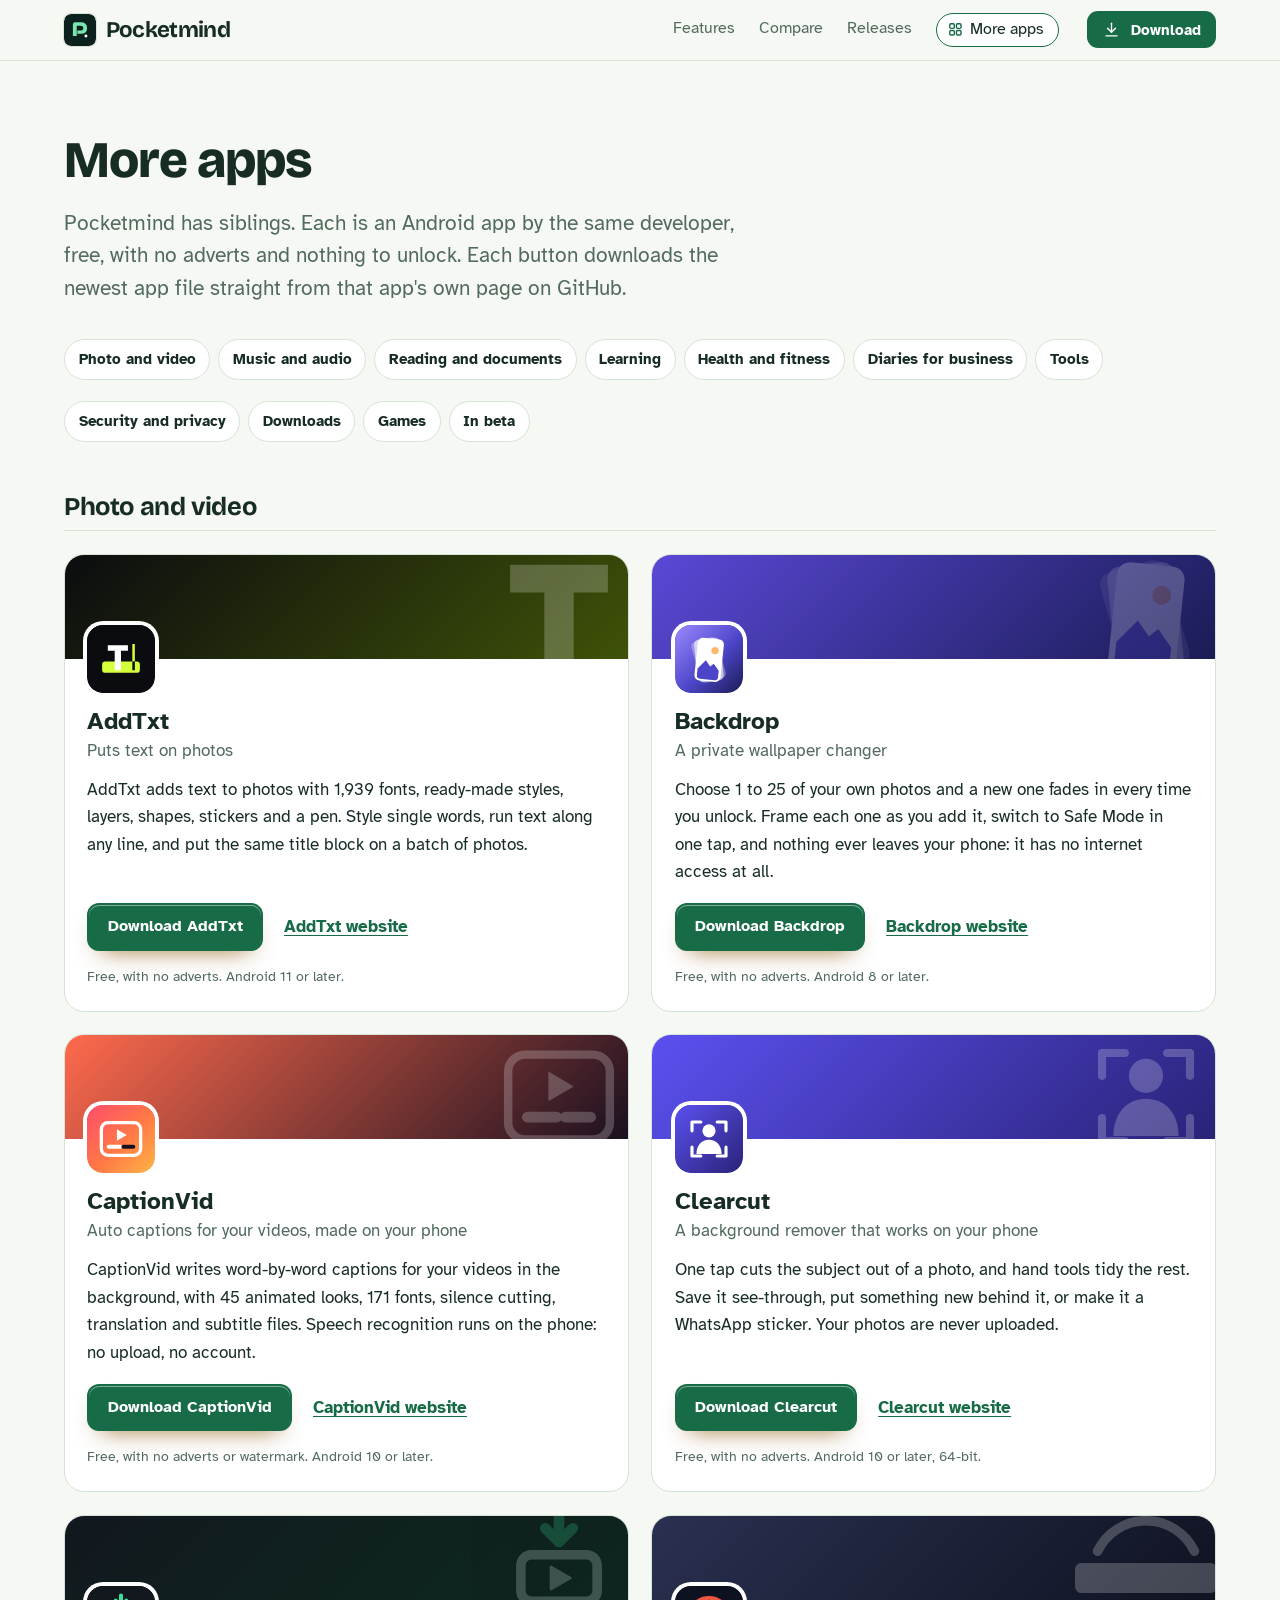
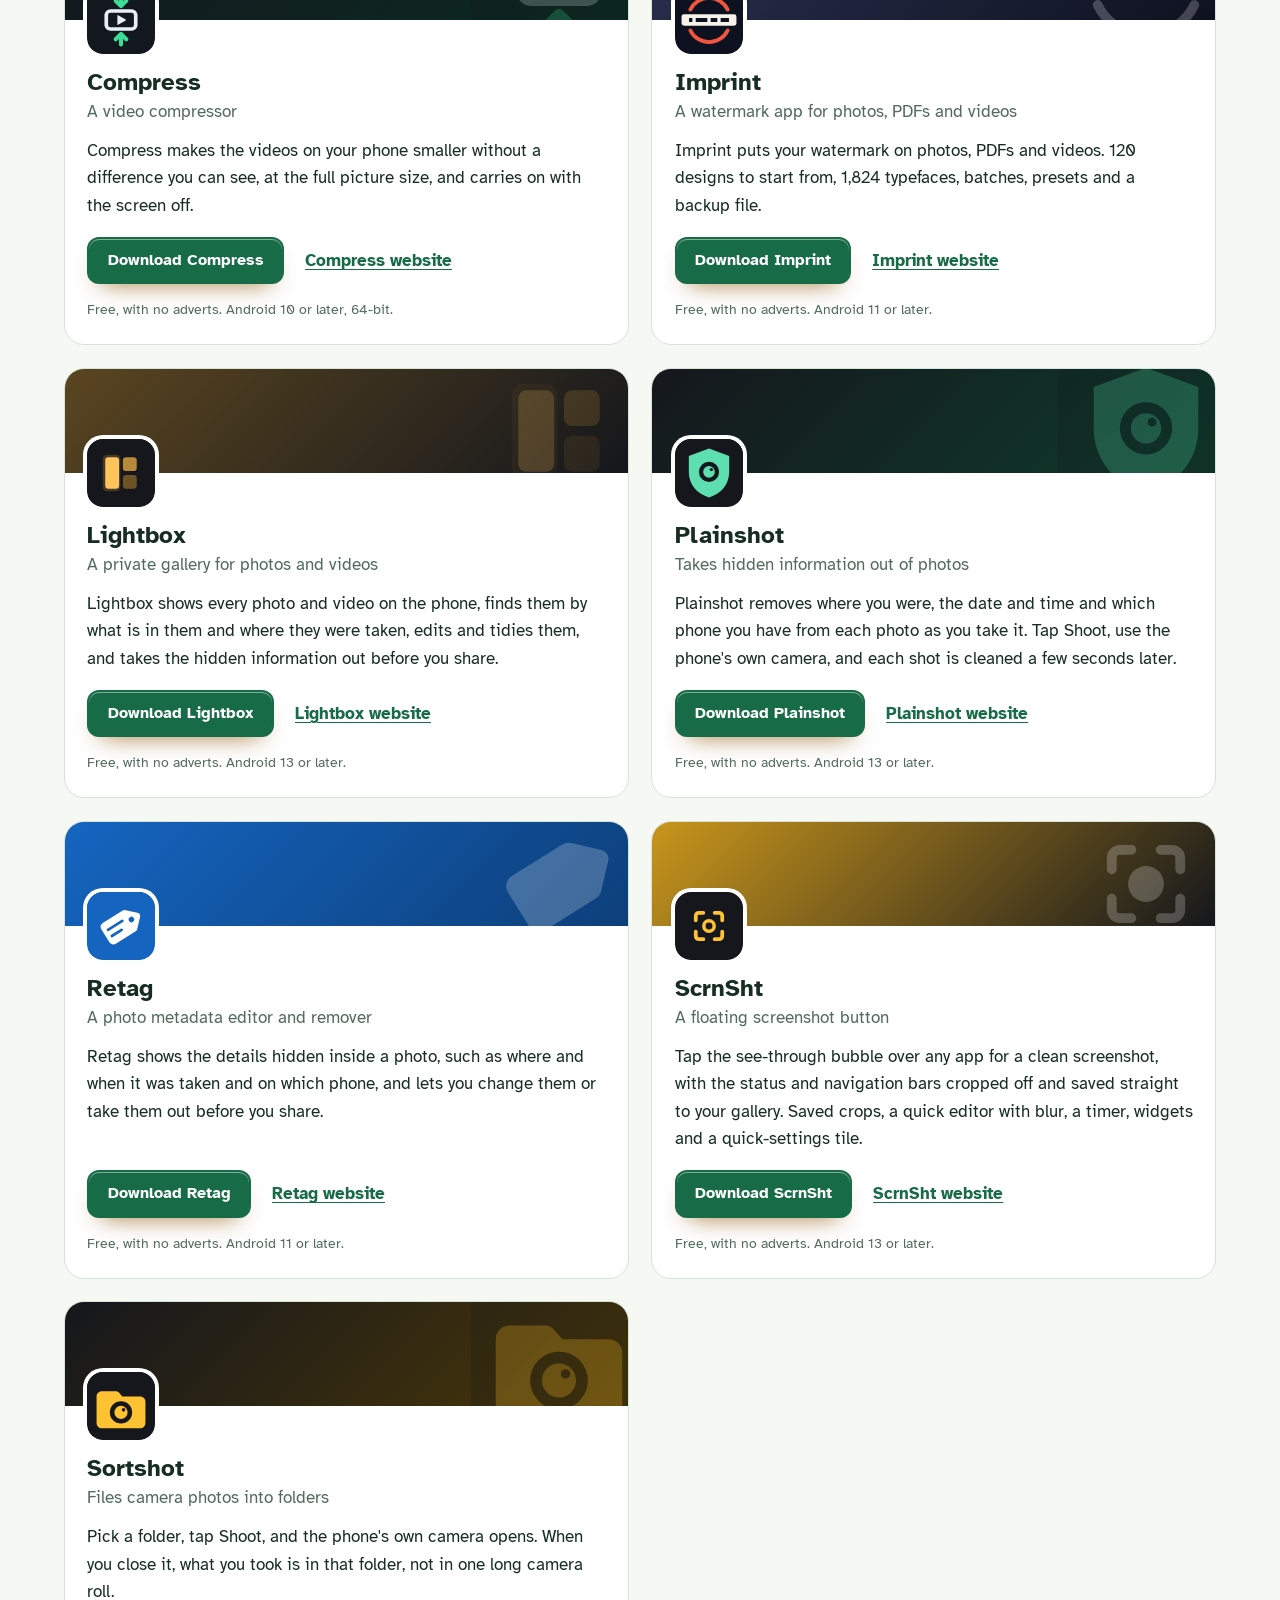
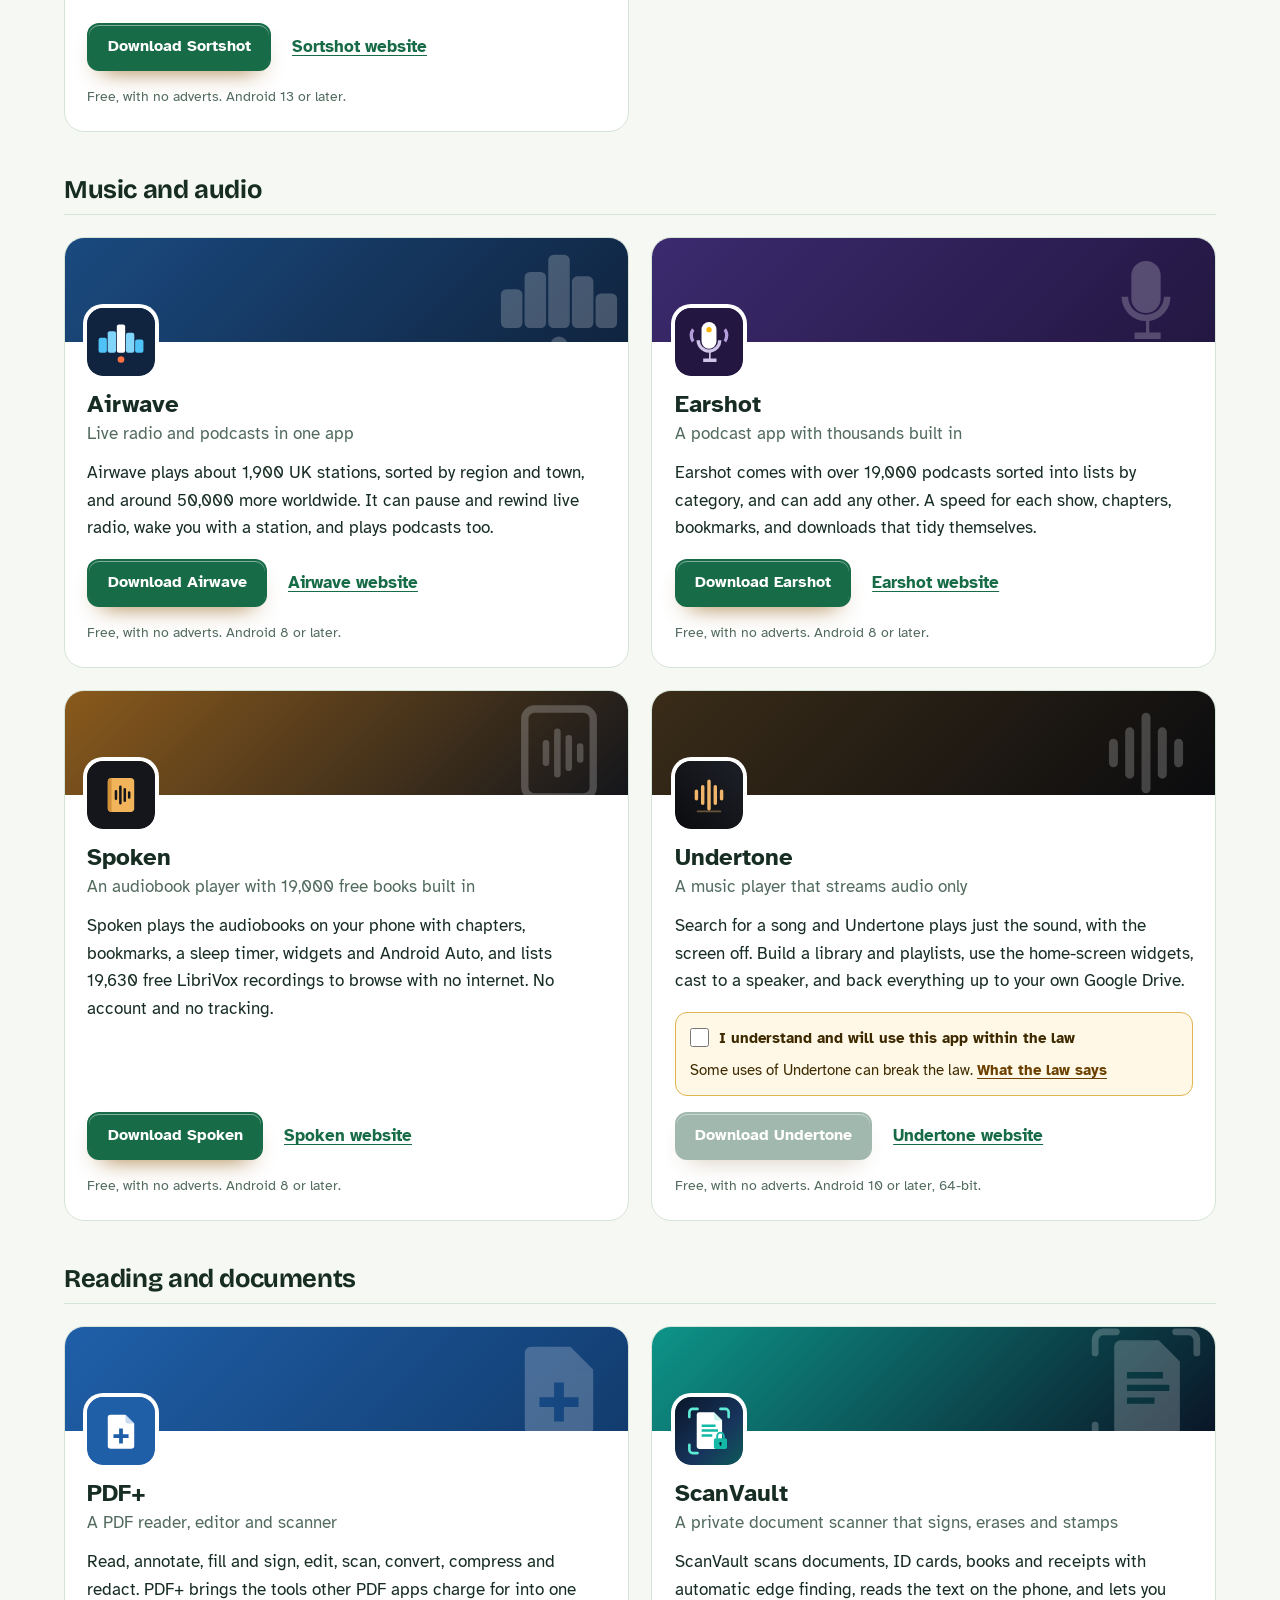
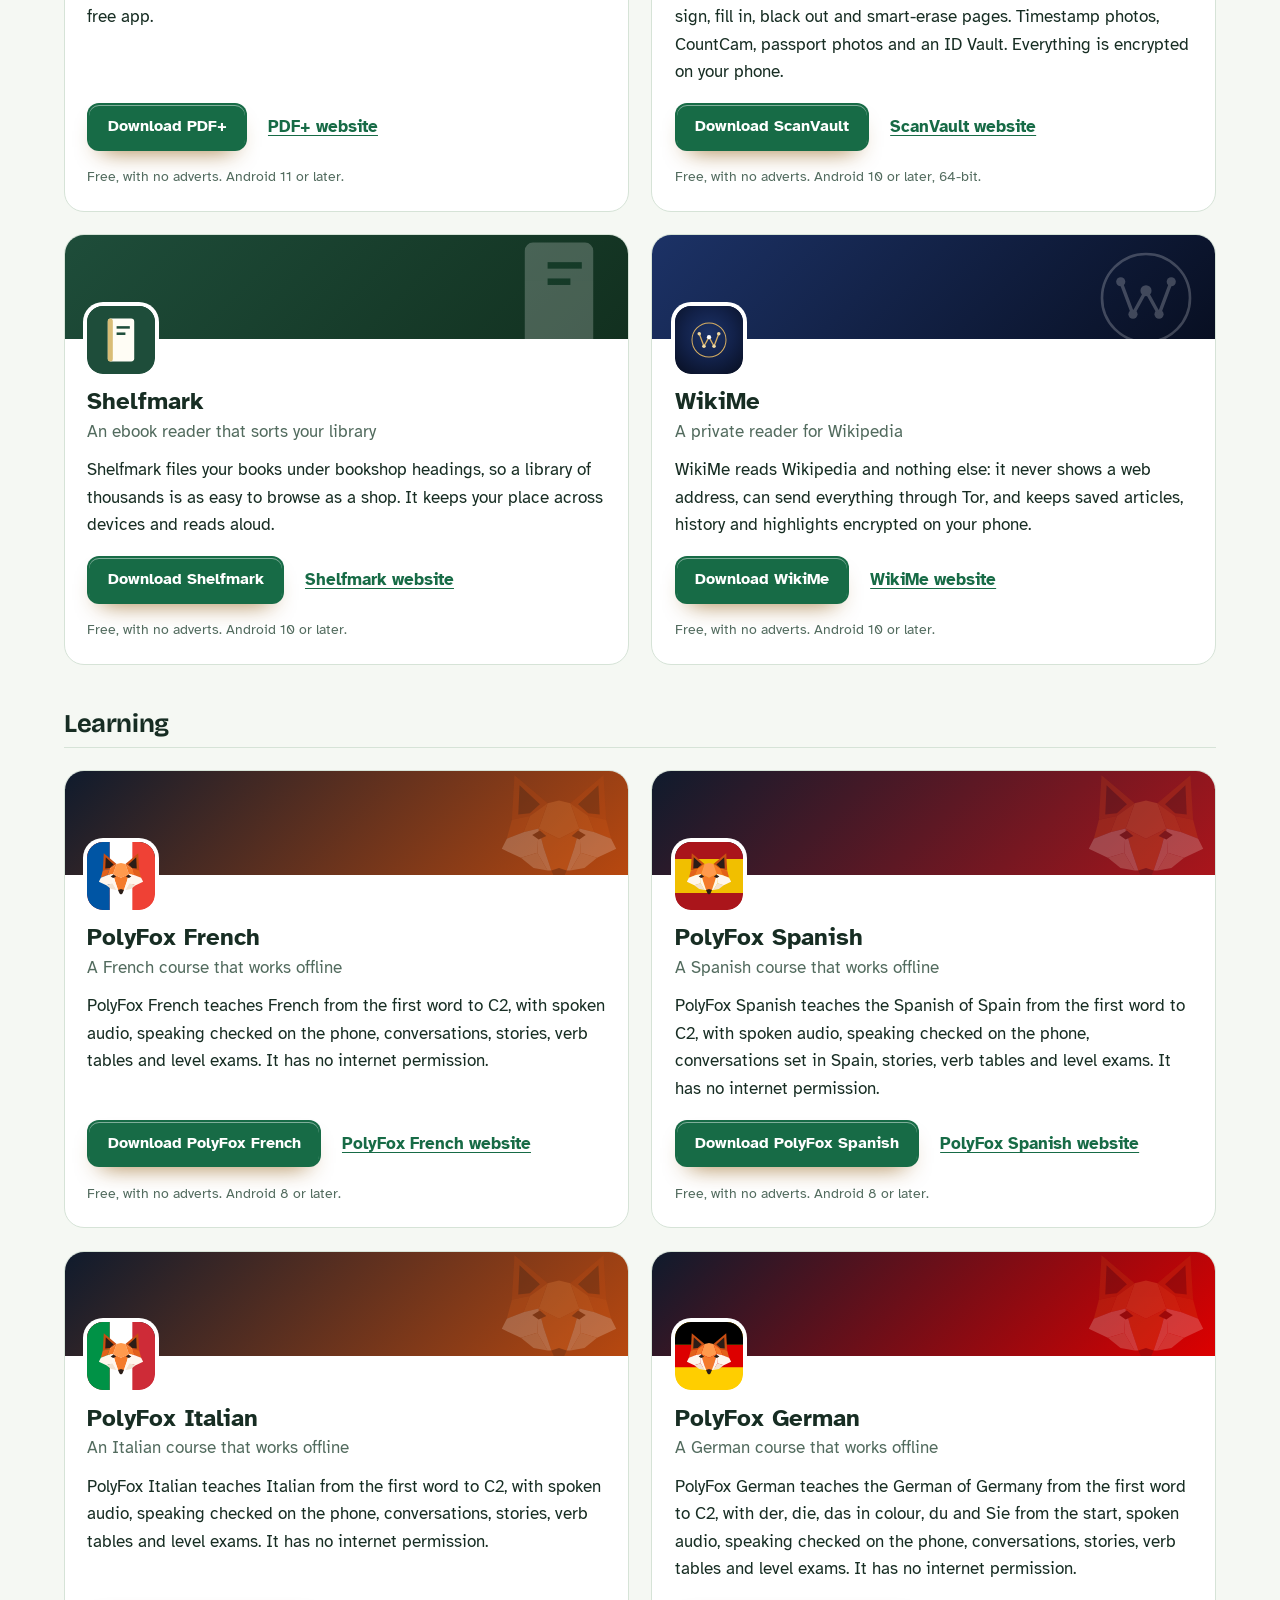
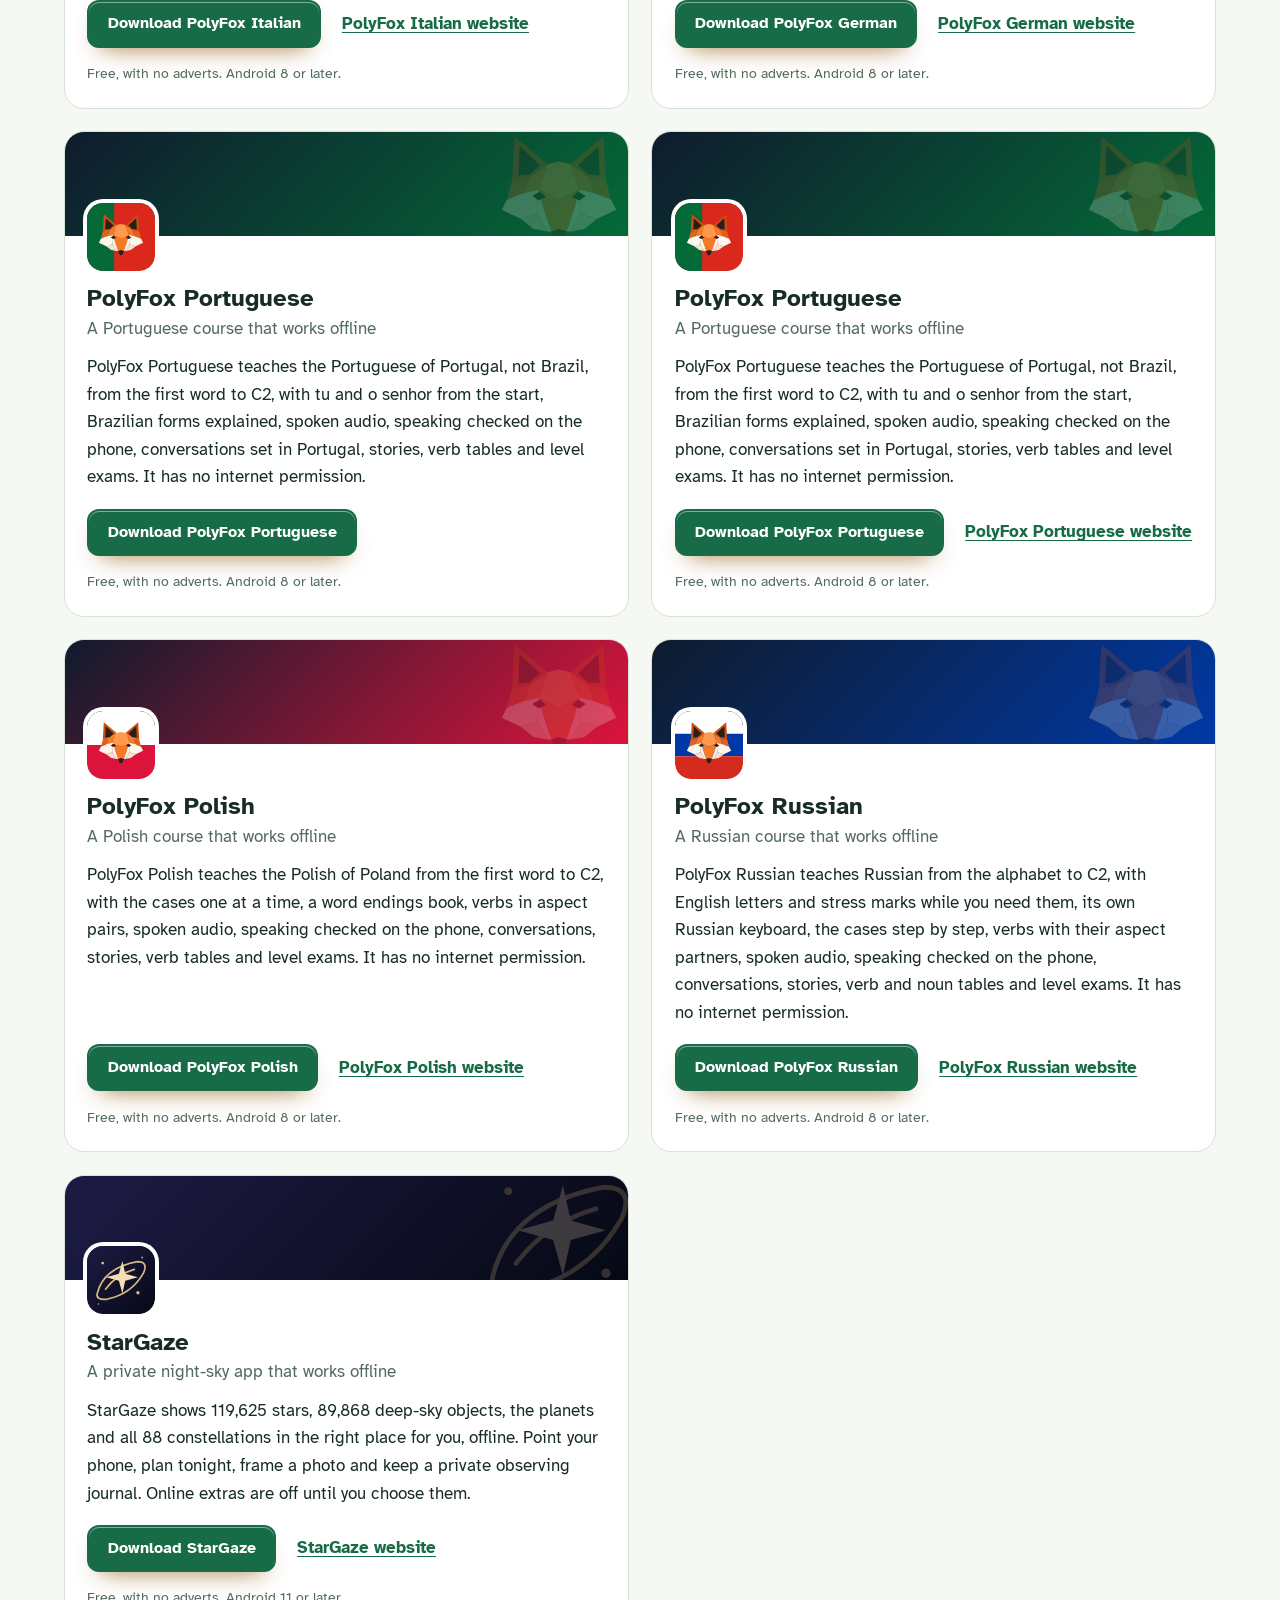
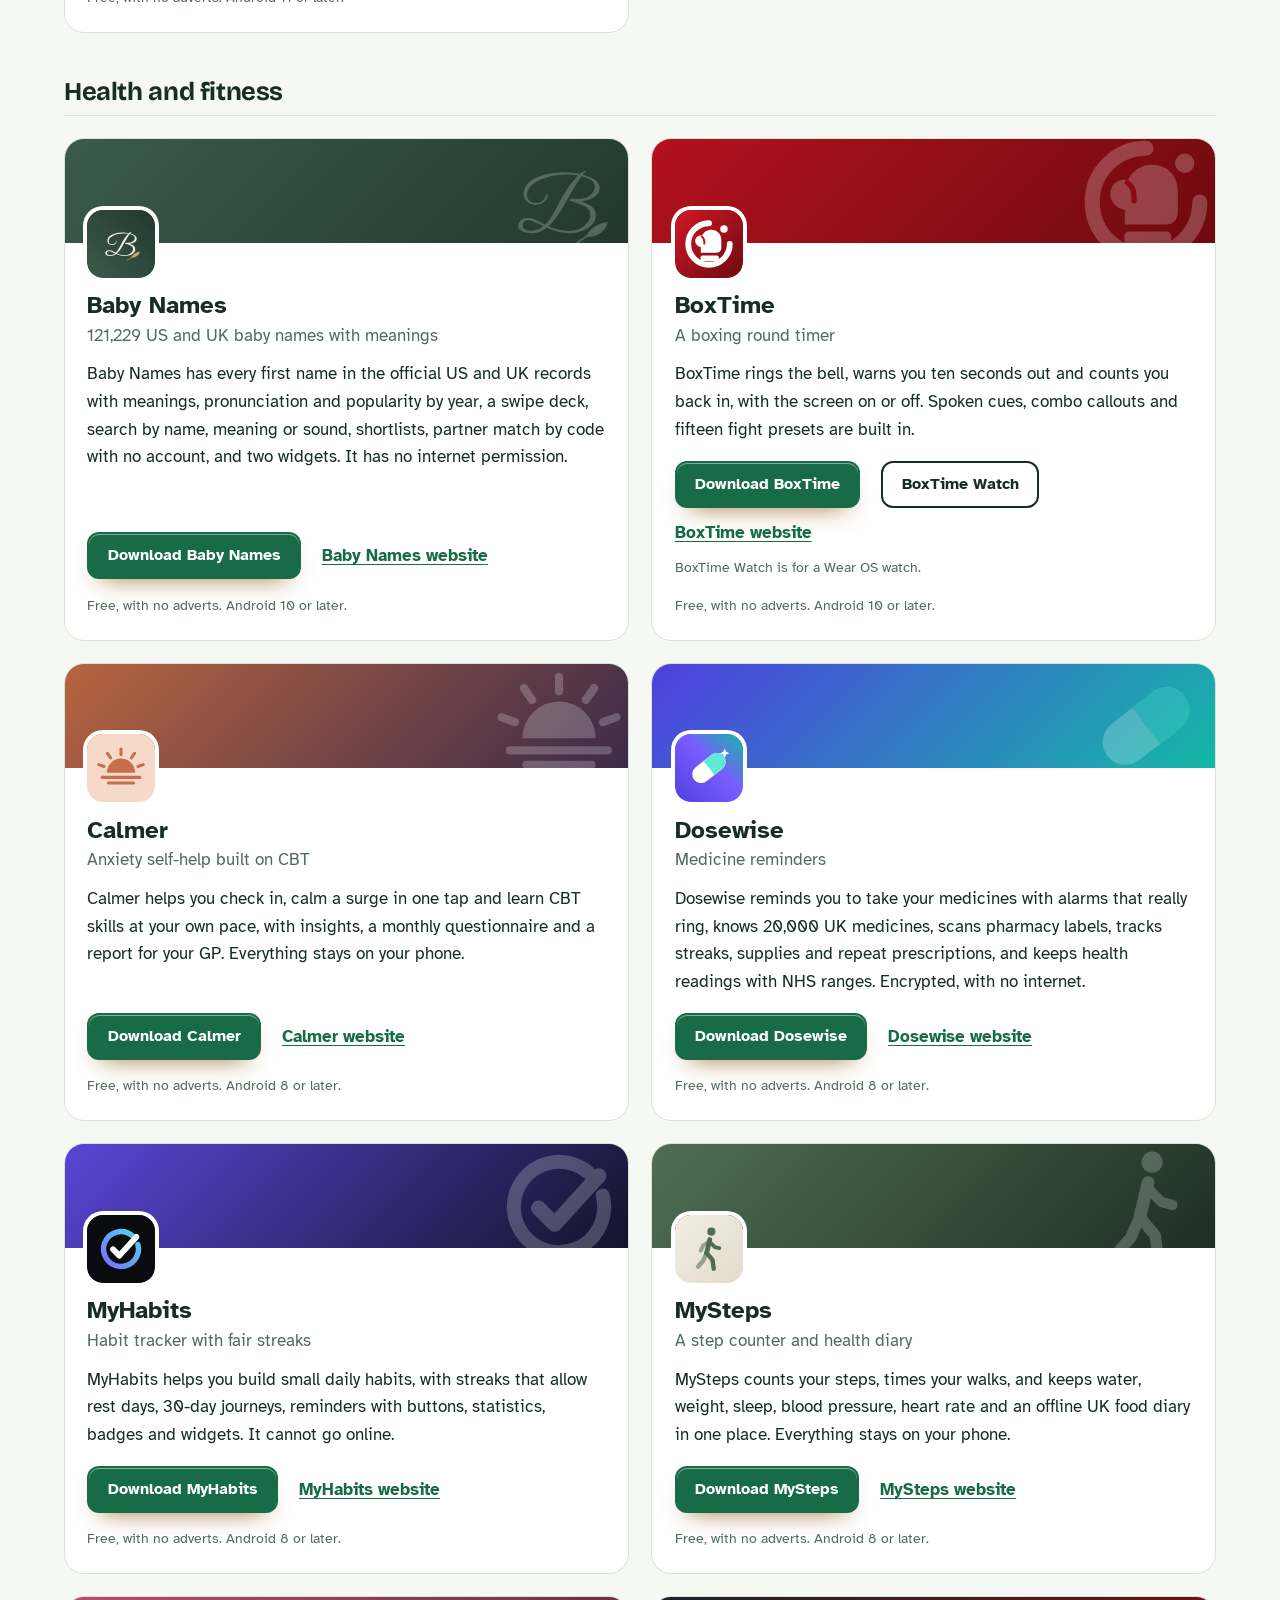
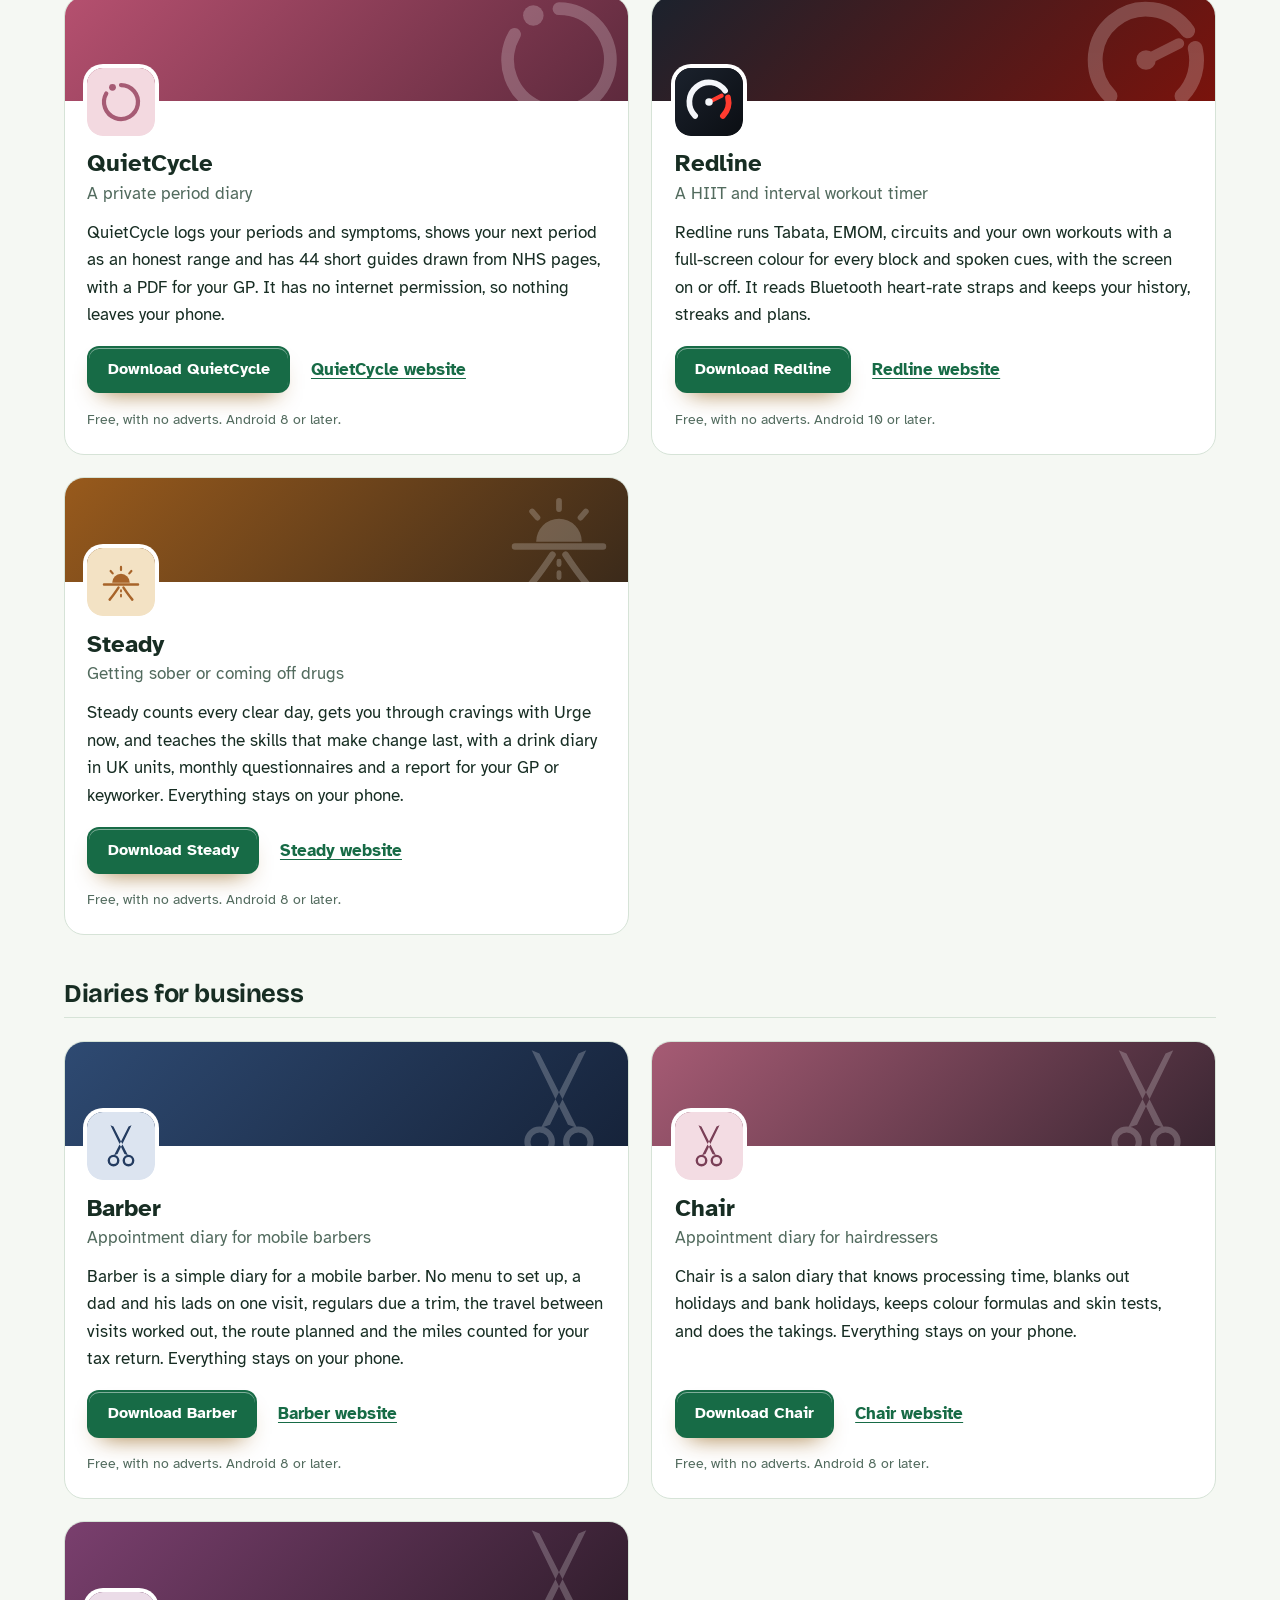
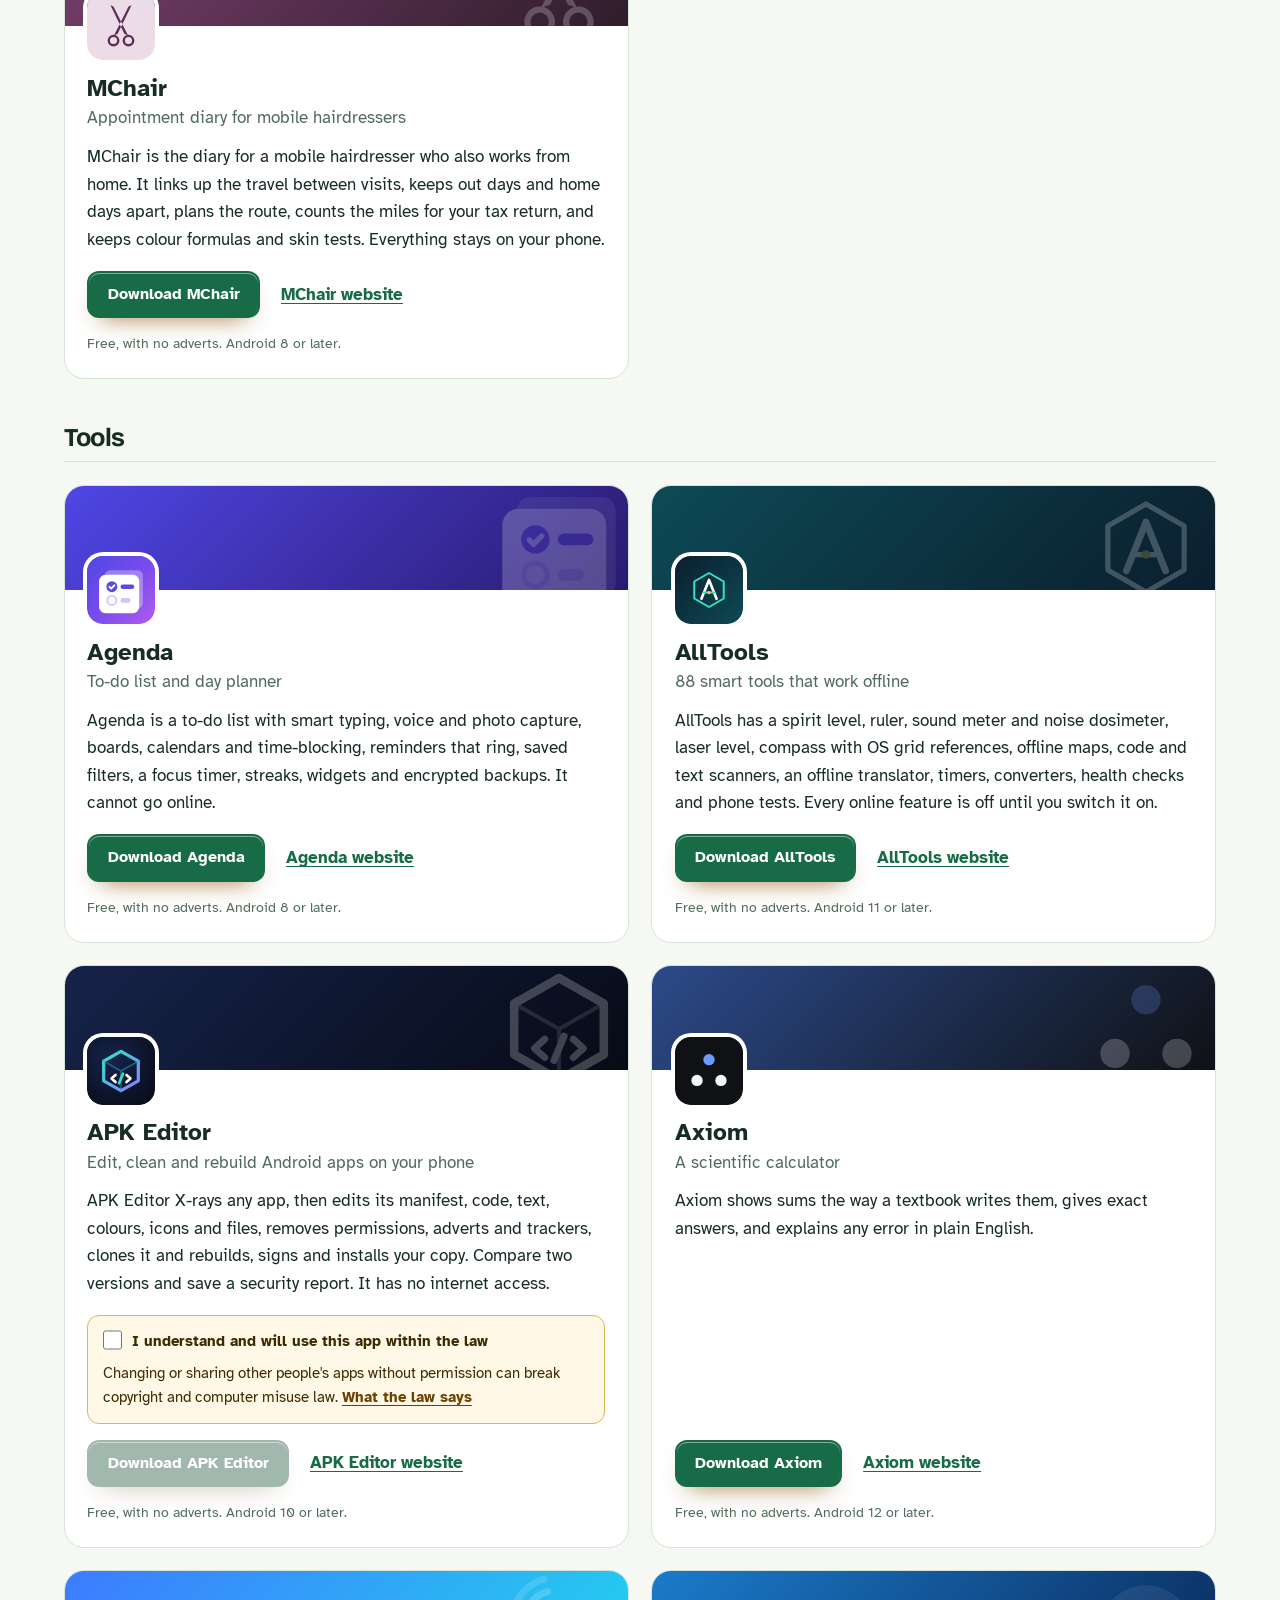
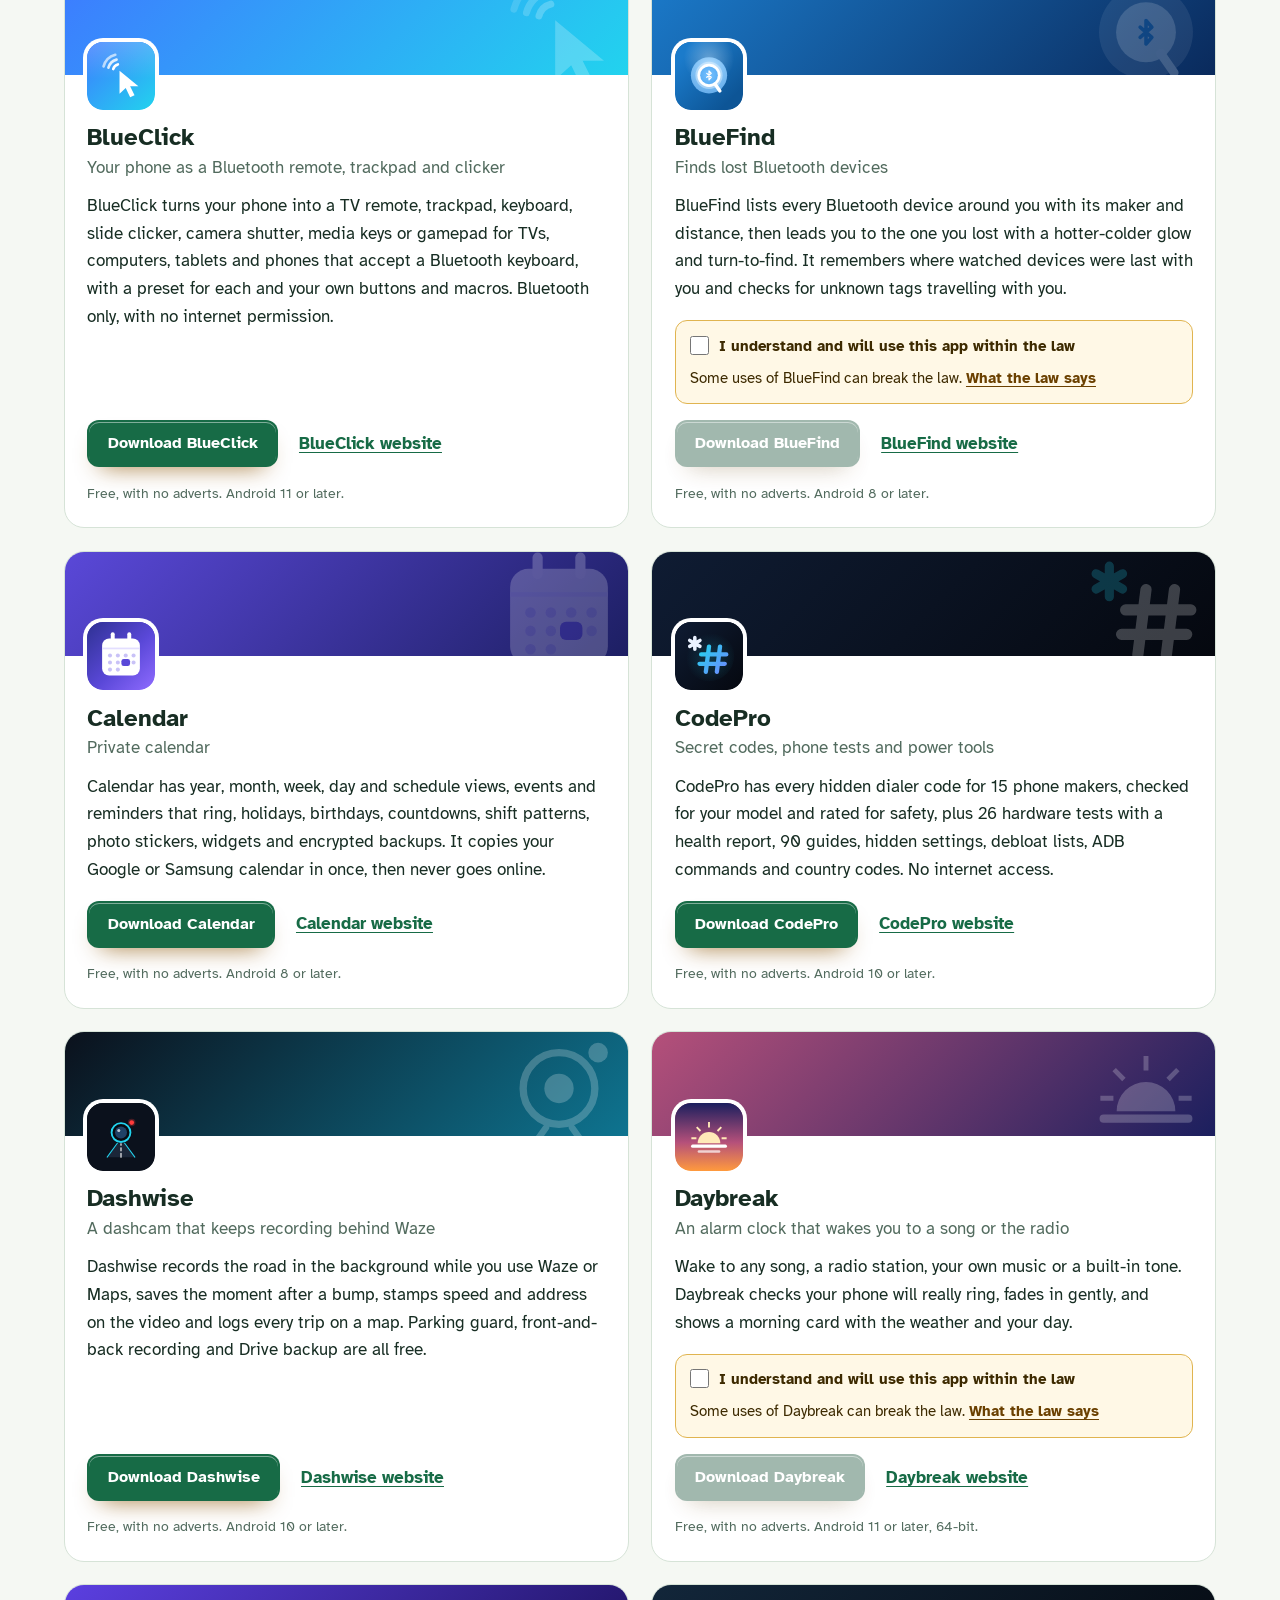
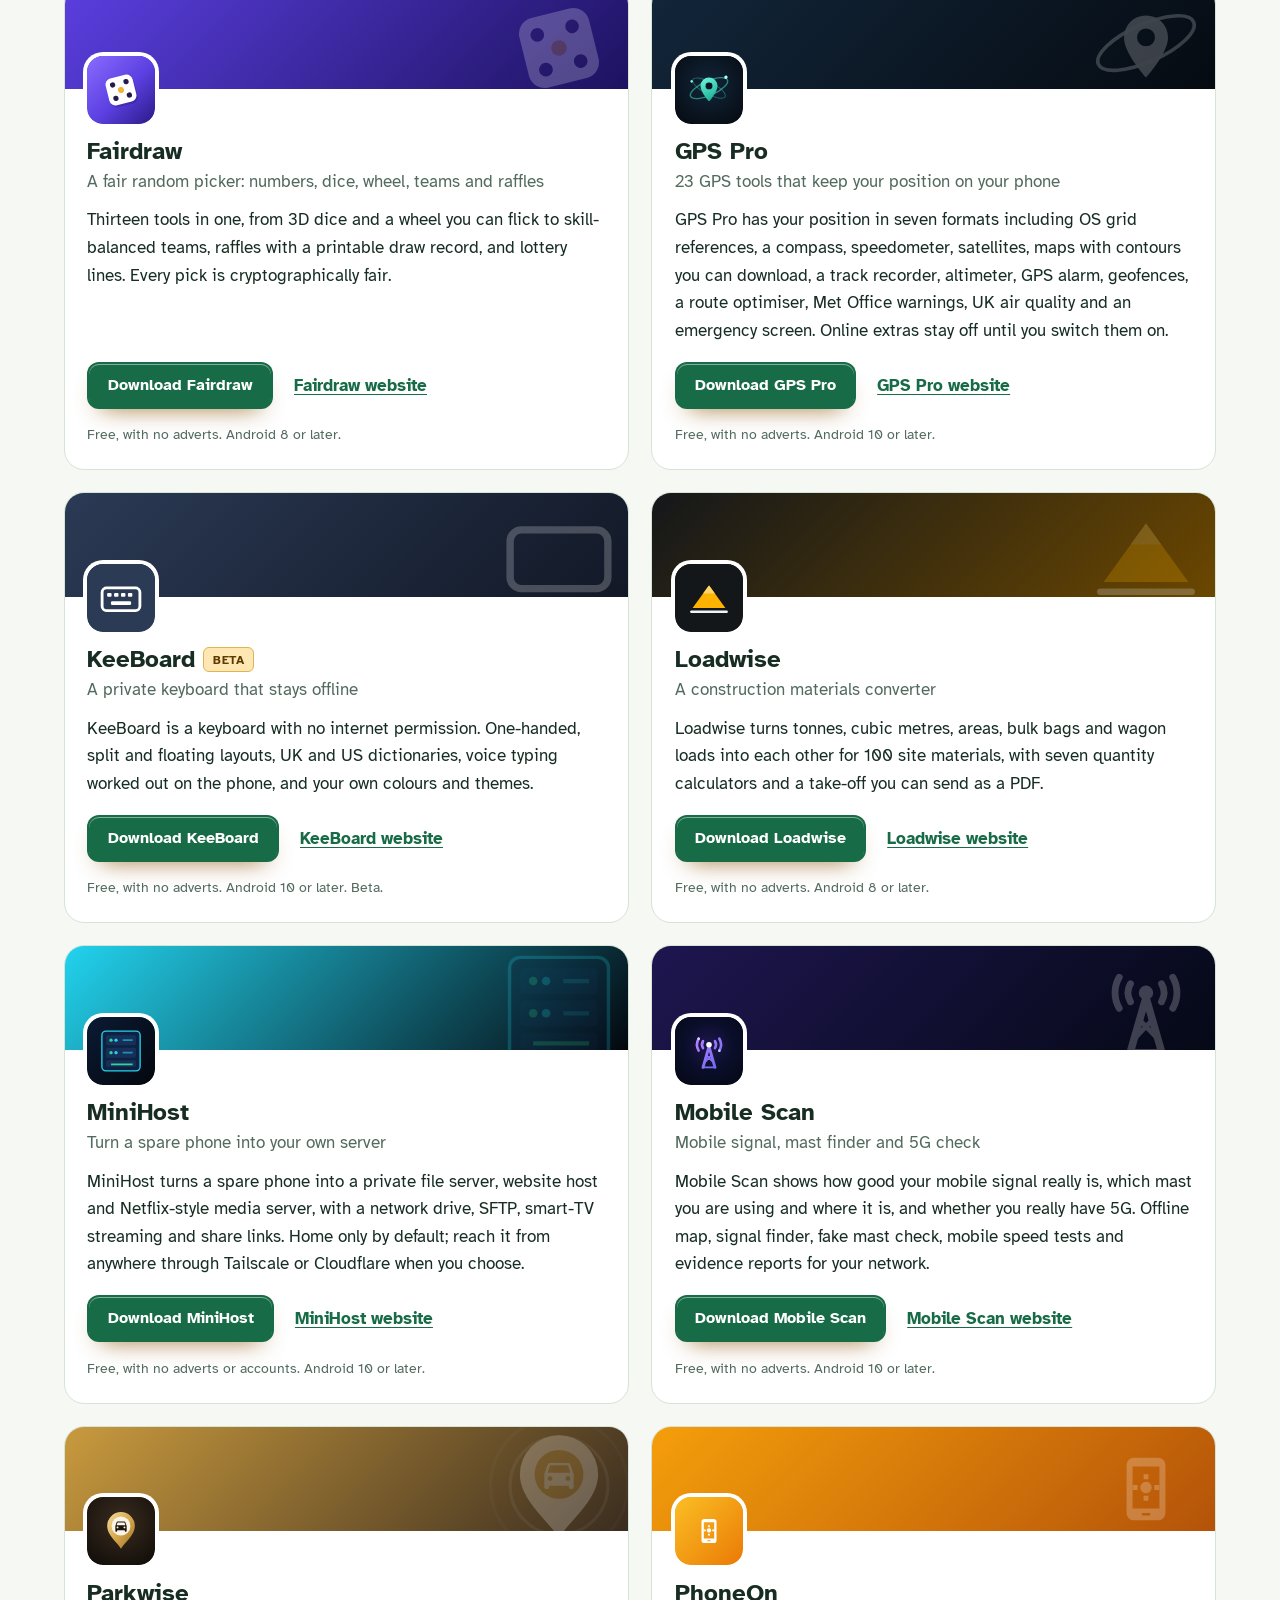
==== commit 676337c7: "More apps: add BlueClick" ====
--- a/more-apps.html
+++ b/more-apps.html
@@ -4,7 +4,7 @@
 <meta charset="utf-8">
 <meta name="viewport" content="width=device-width, initial-scale=1">
 <title>More free Android apps from the maker of Pocketmind</title>
-<meta name="description" content="All 97 free Android apps from the maker of Pocketmind, in one list by category, each with its download and a link to its website.">
+<meta name="description" content="All 98 free Android apps from the maker of Pocketmind, in one list by category, each with its download and a link to its website.">
 <meta name="author" content="Jonathan Jackson">
 <link rel="canonical" href="https://customgpter.github.io/pocketmind/more-apps.html">
 <meta name="theme-color" content="#f5f8f3" media="(prefers-color-scheme: light)">
@@ -12,7 +12,7 @@
 <meta property="og:type" content="website">
 <meta property="og:site_name" content="Pocketmind">
 <meta property="og:title" content="More free Android apps from the maker of Pocketmind">
-<meta property="og:description" content="All 97 free Android apps from the maker of Pocketmind, in one list by category, each with its download and a link to its website.">
+<meta property="og:description" content="All 98 free Android apps from the maker of Pocketmind, in one list by category, each with its download and a link to its website.">
 <meta property="og:url" content="https://customgpter.github.io/pocketmind/more-apps.html">
 <meta property="og:image" content="https://customgpter.github.io/pocketmind/assets/og.png">
 <meta property="og:image:width" content="1200">
@@ -26,7 +26,7 @@
 <link rel="preload" href="./assets/fonts/atkinson-hyperlegible-latin-400-normal.woff2" as="font" type="font/woff2" crossorigin>
 <link rel="stylesheet" href="./assets/site.css?v=1">
 <link rel="stylesheet" href="./assets/house.css?v=1">
-<script type="application/ld+json">{"@context":"https://schema.org","@type":"ItemList","name":"Apps from the maker of Pocketmind","url":"https://customgpter.github.io/pocketmind/more-apps.html","itemListElement":[{"@type":"ListItem","position":1,"name":"AddTxt","url":"https://customgpter.github.io/addtxt/"},{"@type":"ListItem","position":2,"name":"Backdrop","url":"https://customgpter.github.io/backdrop/"},{"@type":"ListItem","position":3,"name":"CaptionVid","url":"https://customgpter.github.io/captionvid/"},{"@type":"ListItem","position":4,"name":"Clearcut","url":"https://customgpter.github.io/clearcut/"},{"@type":"ListItem","position":5,"name":"Compress","url":"https://customgpter.github.io/compress/"},{"@type":"ListItem","position":6,"name":"Imprint","url":"https://customgpter.github.io/imprint/"},{"@type":"ListItem","position":7,"name":"Lightbox","url":"https://customgpter.github.io/lightbox/"},{"@type":"ListItem","position":8,"name":"Plainshot","url":"https://customgpter.github.io/plainshot/"},{"@type":"ListItem","position":9,"name":"Retag","url":"https://customgpter.github.io/retag/"},{"@type":"ListItem","position":10,"name":"ScrnSht","url":"https://customgpter.github.io/scrnsht/"},{"@type":"ListItem","position":11,"name":"Sortshot","url":"https://customgpter.github.io/sortshot/"},{"@type":"ListItem","position":12,"name":"Airwave","url":"https://customgpter.github.io/airwave/"},{"@type":"ListItem","position":13,"name":"Earshot","url":"https://customgpter.github.io/earshot/"},{"@type":"ListItem","position":14,"name":"Spoken","url":"https://customgpter.github.io/spoken/"},{"@type":"ListItem","position":15,"name":"Undertone","url":"https://customgpter.github.io/undertone/"},{"@type":"ListItem","position":16,"name":"PDF+","url":"https://customgpter.github.io/pdfplus/"},{"@type":"ListItem","position":17,"name":"ScanVault","url":"https://customgpter.github.io/scanvault/"},{"@type":"ListItem","position":18,"name":"Shelfmark","url":"https://customgpter.github.io/shelfmark/"},{"@type":"ListItem","position":19,"name":"WikiMe","url":"https://customgpter.github.io/wikime/"},{"@type":"ListItem","position":20,"name":"PolyFox French","url":"https://customgpter.github.io/polyfox/"},{"@type":"ListItem","position":21,"name":"PolyFox German","url":"https://customgpter.github.io/polyfox-german/"},{"@type":"ListItem","position":22,"name":"PolyFox Portuguese","url":"https://customgpter.github.io/polyfox-portuguese/"},{"@type":"ListItem","position":23,"name":"PolyFox Polish","url":"https://customgpter.github.io/polyfox-polish/"},{"@type":"ListItem","position":24,"name":"PolyFox Russian","url":"https://customgpter.github.io/polyfox-russian/"},{"@type":"ListItem","position":25,"name":"StarGaze","url":"https://customgpter.github.io/stargaze/"},{"@type":"ListItem","position":26,"name":"Baby Names","url":"https://customgpter.github.io/babynames/"},{"@type":"ListItem","position":27,"name":"BoxTime","url":"https://customgpter.github.io/boxtime/"},{"@type":"ListItem","position":28,"name":"Calmer","url":"https://customgpter.github.io/calmer/"},{"@type":"ListItem","position":29,"name":"Dosewise","url":"https://customgpter.github.io/dosewise/"},{"@type":"ListItem","position":30,"name":"MyHabits","url":"https://customgpter.github.io/myhabits/"},{"@type":"ListItem","position":31,"name":"MySteps","url":"https://customgpter.github.io/mysteps/"},{"@type":"ListItem","position":32,"name":"QuietCycle","url":"https://customgpter.github.io/quietcycle/"},{"@type":"ListItem","position":33,"name":"Redline","url":"https://customgpter.github.io/redline/"},{"@type":"ListItem","position":34,"name":"Steady","url":"https://customgpter.github.io/steady/"},{"@type":"ListItem","position":35,"name":"Barber","url":"https://customgpter.github.io/barber/"},{"@type":"ListItem","position":36,"name":"Chair","url":"https://customgpter.github.io/chair/"},{"@type":"ListItem","position":37,"name":"MChair","url":"https://customgpter.github.io/mchair/"},{"@type":"ListItem","position":38,"name":"Agenda","url":"https://customgpter.github.io/agenda/"},{"@type":"ListItem","position":39,"name":"AllTools","url":"https://customgpter.github.io/alltools/"},{"@type":"ListItem","position":40,"name":"APK Editor","url":"https://customgpter.github.io/apkeditor/"},{"@type":"ListItem","position":41,"name":"Axiom","url":"https://customgpter.github.io/axiom/"},{"@type":"ListItem","position":42,"name":"BlueFind","url":"https://customgpter.github.io/bluefind/"},{"@type":"ListItem","position":43,"name":"Calendar","url":"https://customgpter.github.io/calendar/"},{"@type":"ListItem","position":44,"name":"CodePro","url":"https://customgpter.github.io/codepro/"},{"@type":"ListItem","position":45,"name":"Dashwise","url":"https://customgpter.github.io/dashwise/"},{"@type":"ListItem","position":46,"name":"Daybreak","url":"https://customgpter.github.io/daybreak/"},{"@type":"ListItem","position":47,"name":"Fairdraw","url":"https://customgpter.github.io/fairdraw/"},{"@type":"ListItem","position":48,"name":"GPS Pro","url":"https://customgpter.github.io/gpspro/"},{"@type":"ListItem","position":49,"name":"KeeBoard","url":"https://customgpter.github.io/keeboard/"},{"@type":"ListItem","position":50,"name":"Loadwise","url":"https://customgpter.github.io/loadwise/"},{"@type":"ListItem","position":51,"name":"MiniHost","url":"https://customgpter.github.io/minihost/"},{"@type":"ListItem","position":52,"name":"Mobile Scan","url":"https://customgpter.github.io/mobilescan/"},{"@type":"ListItem","position":53,"name":"Parkwise","url":"https://customgpter.github.io/parkwise/"},{"@type":"ListItem","position":54,"name":"Pocketmind","url":"https://customgpter.github.io/pocketmind/"},{"@type":"ListItem","position":55,"name":"Refine","url":"https://customgpter.github.io/refine/"},{"@type":"ListItem","position":56,"name":"Shiftwise","url":"https://customgpter.github.io/shiftwise/"},{"@type":"ListItem","position":57,"name":"SimpleCalc","url":"https://customgpter.github.io/simplecalc/"},{"@type":"ListItem","position":58,"name":"Skyline","url":"https://customgpter.github.io/skyline/"},{"@type":"ListItem","position":59,"name":"Slipway","url":"https://customgpter.github.io/slipway/"},{"@type":"ListItem","position":60,"name":"Tagger","url":"https://customgpter.github.io/tagger/"},{"@type":"ListItem","position":61,"name":"TotalClean","url":"https://customgpter.github.io/totalclean/"},{"@type":"ListItem","position":62,"name":"TVLink","url":"https://customgpter.github.io/tvlink/"},{"@type":"ListItem","position":63,"name":"Unbox","url":"https://customgpter.github.io/unbox/"},{"@type":"ListItem","position":64,"name":"WhatsKeep","url":"https://customgpter.github.io/whatskeep/"},{"@type":"ListItem","position":65,"name":"WiFi Scan","url":"https://customgpter.github.io/wifiscan/"},{"@type":"ListItem","position":66,"name":"Auditly","url":"https://customgpter.github.io/auditly/"},{"@type":"ListItem","position":67,"name":"Backchannel","url":"https://customgpter.github.io/backchannel/"},{"@type":"ListItem","position":68,"name":"ENotes","url":"https://customgpter.github.io/enotes/"},{"@type":"ListItem","position":69,"name":"FindMe","url":"https://customgpter.github.io/findme/"},{"@type":"ListItem","position":70,"name":"iLock","url":"https://customgpter.github.io/ilock/"},{"@type":"ListItem","position":71,"name":"ImSafe","url":"https://customgpter.github.io/imsafe/"},{"@type":"ListItem","position":72,"name":"IShred","url":"https://customgpter.github.io/ishred/"},{"@type":"ListItem","position":73,"name":"LockBox","url":"https://customgpter.github.io/lockbox/"},{"@type":"ListItem","position":74,"name":"PassVault","url":"https://customgpter.github.io/passvault/"},{"@type":"ListItem","position":75,"name":"SpyFind","url":"https://customgpter.github.io/spyfind/"},{"@type":"ListItem","position":76,"name":"TextWipe","url":"https://customgpter.github.io/textwipe/"},{"@type":"ListItem","position":77,"name":"Tracewire","url":"https://customgpter.github.io/tracewire/"},{"@type":"ListItem","position":78,"name":"Vigil","url":"https://customgpter.github.io/vigil/"},{"@type":"ListItem","position":79,"name":"Grab","url":"https://customgpter.github.io/grab/"},{"@type":"ListItem","position":80,"name":"Swarm","url":"https://customgpter.github.io/swarm/"},{"@type":"ListItem","position":81,"name":"Plane Games","url":"https://customgpter.github.io/plane-games/"},{"@type":"ListItem","position":82,"name":"Ninefold","url":"https://customgpter.github.io/ninefold/"},{"@type":"ListItem","position":83,"name":"Cubewise","url":"https://customgpter.github.io/cubewise/"},{"@type":"ListItem","position":84,"name":"Tilewise","url":"https://customgpter.github.io/tilewise/"},{"@type":"ListItem","position":85,"name":"Letterwise","url":"https://customgpter.github.io/letterwise/"},{"@type":"ListItem","position":86,"name":"Kingside","url":"https://customgpter.github.io/kingside/"},{"@type":"ListItem","position":87,"name":"Deckhand","url":"https://customgpter.github.io/deckhand/"},{"@type":"ListItem","position":88,"name":"SNESForge","url":"https://customgpter.github.io/snesforge/"},{"@type":"ListItem","position":89,"name":"Fame Boy","url":"https://customgpter.github.io/fameboy/"},{"@type":"ListItem","position":90,"name":"PSPPro","url":"https://customgpter.github.io/psppro/"},{"@type":"ListItem","position":91,"name":"MegaGen","url":"https://customgpter.github.io/megagen/"},{"@type":"ListItem","position":92,"name":"QVR","url":"https://customgpter.github.io/qvr/"},{"@type":"ListItem","position":93,"name":"QVR Watch","url":"https://customgpter.github.io/qvr-watch/"},{"@type":"ListItem","position":94,"name":"QVRLite","url":"https://customgpter.github.io/qvrlite/"},{"@type":"ListItem","position":95,"name":"Onionz","url":"https://customgpter.github.io/onionz/"},{"@type":"ListItem","position":96,"name":"OnionzWeb","url":"https://customgpter.github.io/onionzweb/"}]}</script>
+<script type="application/ld+json">{"@context":"https://schema.org","@type":"ItemList","name":"Apps from the maker of Pocketmind","url":"https://customgpter.github.io/pocketmind/more-apps.html","itemListElement":[{"@type":"ListItem","position":1,"name":"AddTxt","url":"https://customgpter.github.io/addtxt/"},{"@type":"ListItem","position":2,"name":"Backdrop","url":"https://customgpter.github.io/backdrop/"},{"@type":"ListItem","position":3,"name":"CaptionVid","url":"https://customgpter.github.io/captionvid/"},{"@type":"ListItem","position":4,"name":"Clearcut","url":"https://customgpter.github.io/clearcut/"},{"@type":"ListItem","position":5,"name":"Compress","url":"https://customgpter.github.io/compress/"},{"@type":"ListItem","position":6,"name":"Imprint","url":"https://customgpter.github.io/imprint/"},{"@type":"ListItem","position":7,"name":"Lightbox","url":"https://customgpter.github.io/lightbox/"},{"@type":"ListItem","position":8,"name":"Plainshot","url":"https://customgpter.github.io/plainshot/"},{"@type":"ListItem","position":9,"name":"Retag","url":"https://customgpter.github.io/retag/"},{"@type":"ListItem","position":10,"name":"ScrnSht","url":"https://customgpter.github.io/scrnsht/"},{"@type":"ListItem","position":11,"name":"Sortshot","url":"https://customgpter.github.io/sortshot/"},{"@type":"ListItem","position":12,"name":"Airwave","url":"https://customgpter.github.io/airwave/"},{"@type":"ListItem","position":13,"name":"Earshot","url":"https://customgpter.github.io/earshot/"},{"@type":"ListItem","position":14,"name":"Spoken","url":"https://customgpter.github.io/spoken/"},{"@type":"ListItem","position":15,"name":"Undertone","url":"https://customgpter.github.io/undertone/"},{"@type":"ListItem","position":16,"name":"PDF+","url":"https://customgpter.github.io/pdfplus/"},{"@type":"ListItem","position":17,"name":"ScanVault","url":"https://customgpter.github.io/scanvault/"},{"@type":"ListItem","position":18,"name":"Shelfmark","url":"https://customgpter.github.io/shelfmark/"},{"@type":"ListItem","position":19,"name":"WikiMe","url":"https://customgpter.github.io/wikime/"},{"@type":"ListItem","position":20,"name":"PolyFox French","url":"https://customgpter.github.io/polyfox/"},{"@type":"ListItem","position":21,"name":"PolyFox German","url":"https://customgpter.github.io/polyfox-german/"},{"@type":"ListItem","position":22,"name":"PolyFox Portuguese","url":"https://customgpter.github.io/polyfox-portuguese/"},{"@type":"ListItem","position":23,"name":"PolyFox Polish","url":"https://customgpter.github.io/polyfox-polish/"},{"@type":"ListItem","position":24,"name":"PolyFox Russian","url":"https://customgpter.github.io/polyfox-russian/"},{"@type":"ListItem","position":25,"name":"StarGaze","url":"https://customgpter.github.io/stargaze/"},{"@type":"ListItem","position":26,"name":"Baby Names","url":"https://customgpter.github.io/babynames/"},{"@type":"ListItem","position":27,"name":"BoxTime","url":"https://customgpter.github.io/boxtime/"},{"@type":"ListItem","position":28,"name":"Calmer","url":"https://customgpter.github.io/calmer/"},{"@type":"ListItem","position":29,"name":"Dosewise","url":"https://customgpter.github.io/dosewise/"},{"@type":"ListItem","position":30,"name":"MyHabits","url":"https://customgpter.github.io/myhabits/"},{"@type":"ListItem","position":31,"name":"MySteps","url":"https://customgpter.github.io/mysteps/"},{"@type":"ListItem","position":32,"name":"QuietCycle","url":"https://customgpter.github.io/quietcycle/"},{"@type":"ListItem","position":33,"name":"Redline","url":"https://customgpter.github.io/redline/"},{"@type":"ListItem","position":34,"name":"Steady","url":"https://customgpter.github.io/steady/"},{"@type":"ListItem","position":35,"name":"Barber","url":"https://customgpter.github.io/barber/"},{"@type":"ListItem","position":36,"name":"Chair","url":"https://customgpter.github.io/chair/"},{"@type":"ListItem","position":37,"name":"MChair","url":"https://customgpter.github.io/mchair/"},{"@type":"ListItem","position":38,"name":"Agenda","url":"https://customgpter.github.io/agenda/"},{"@type":"ListItem","position":39,"name":"AllTools","url":"https://customgpter.github.io/alltools/"},{"@type":"ListItem","position":40,"name":"APK Editor","url":"https://customgpter.github.io/apkeditor/"},{"@type":"ListItem","position":41,"name":"Axiom","url":"https://customgpter.github.io/axiom/"},{"@type":"ListItem","position":42,"name":"BlueClick","url":"https://customgpter.github.io/blueclick/"},{"@type":"ListItem","position":43,"name":"BlueFind","url":"https://customgpter.github.io/bluefind/"},{"@type":"ListItem","position":44,"name":"Calendar","url":"https://customgpter.github.io/calendar/"},{"@type":"ListItem","position":45,"name":"CodePro","url":"https://customgpter.github.io/codepro/"},{"@type":"ListItem","position":46,"name":"Dashwise","url":"https://customgpter.github.io/dashwise/"},{"@type":"ListItem","position":47,"name":"Daybreak","url":"https://customgpter.github.io/daybreak/"},{"@type":"ListItem","position":48,"name":"Fairdraw","url":"https://customgpter.github.io/fairdraw/"},{"@type":"ListItem","position":49,"name":"GPS Pro","url":"https://customgpter.github.io/gpspro/"},{"@type":"ListItem","position":50,"name":"KeeBoard","url":"https://customgpter.github.io/keeboard/"},{"@type":"ListItem","position":51,"name":"Loadwise","url":"https://customgpter.github.io/loadwise/"},{"@type":"ListItem","position":52,"name":"MiniHost","url":"https://customgpter.github.io/minihost/"},{"@type":"ListItem","position":53,"name":"Mobile Scan","url":"https://customgpter.github.io/mobilescan/"},{"@type":"ListItem","position":54,"name":"Parkwise","url":"https://customgpter.github.io/parkwise/"},{"@type":"ListItem","position":55,"name":"Pocketmind","url":"https://customgpter.github.io/pocketmind/"},{"@type":"ListItem","position":56,"name":"Refine","url":"https://customgpter.github.io/refine/"},{"@type":"ListItem","position":57,"name":"Shiftwise","url":"https://customgpter.github.io/shiftwise/"},{"@type":"ListItem","position":58,"name":"SimpleCalc","url":"https://customgpter.github.io/simplecalc/"},{"@type":"ListItem","position":59,"name":"Skyline","url":"https://customgpter.github.io/skyline/"},{"@type":"ListItem","position":60,"name":"Slipway","url":"https://customgpter.github.io/slipway/"},{"@type":"ListItem","position":61,"name":"Tagger","url":"https://customgpter.github.io/tagger/"},{"@type":"ListItem","position":62,"name":"TotalClean","url":"https://customgpter.github.io/totalclean/"},{"@type":"ListItem","position":63,"name":"TVLink","url":"https://customgpter.github.io/tvlink/"},{"@type":"ListItem","position":64,"name":"Unbox","url":"https://customgpter.github.io/unbox/"},{"@type":"ListItem","position":65,"name":"WhatsKeep","url":"https://customgpter.github.io/whatskeep/"},{"@type":"ListItem","position":66,"name":"WiFi Scan","url":"https://customgpter.github.io/wifiscan/"},{"@type":"ListItem","position":67,"name":"Auditly","url":"https://customgpter.github.io/auditly/"},{"@type":"ListItem","position":68,"name":"Backchannel","url":"https://customgpter.github.io/backchannel/"},{"@type":"ListItem","position":69,"name":"ENotes","url":"https://customgpter.github.io/enotes/"},{"@type":"ListItem","position":70,"name":"FindMe","url":"https://customgpter.github.io/findme/"},{"@type":"ListItem","position":71,"name":"iLock","url":"https://customgpter.github.io/ilock/"},{"@type":"ListItem","position":72,"name":"ImSafe","url":"https://customgpter.github.io/imsafe/"},{"@type":"ListItem","position":73,"name":"IShred","url":"https://customgpter.github.io/ishred/"},{"@type":"ListItem","position":74,"name":"LockBox","url":"https://customgpter.github.io/lockbox/"},{"@type":"ListItem","position":75,"name":"PassVault","url":"https://customgpter.github.io/passvault/"},{"@type":"ListItem","position":76,"name":"SpyFind","url":"https://customgpter.github.io/spyfind/"},{"@type":"ListItem","position":77,"name":"TextWipe","url":"https://customgpter.github.io/textwipe/"},{"@type":"ListItem","position":78,"name":"Tracewire","url":"https://customgpter.github.io/tracewire/"},{"@type":"ListItem","position":79,"name":"Vigil","url":"https://customgpter.github.io/vigil/"},{"@type":"ListItem","position":80,"name":"Grab","url":"https://customgpter.github.io/grab/"},{"@type":"ListItem","position":81,"name":"Swarm","url":"https://customgpter.github.io/swarm/"},{"@type":"ListItem","position":82,"name":"Plane Games","url":"https://customgpter.github.io/plane-games/"},{"@type":"ListItem","position":83,"name":"Ninefold","url":"https://customgpter.github.io/ninefold/"},{"@type":"ListItem","position":84,"name":"Cubewise","url":"https://customgpter.github.io/cubewise/"},{"@type":"ListItem","position":85,"name":"Tilewise","url":"https://customgpter.github.io/tilewise/"},{"@type":"ListItem","position":86,"name":"Letterwise","url":"https://customgpter.github.io/letterwise/"},{"@type":"ListItem","position":87,"name":"Kingside","url":"https://customgpter.github.io/kingside/"},{"@type":"ListItem","position":88,"name":"Deckhand","url":"https://customgpter.github.io/deckhand/"},{"@type":"ListItem","position":89,"name":"SNESForge","url":"https://customgpter.github.io/snesforge/"},{"@type":"ListItem","position":90,"name":"Fame Boy","url":"https://customgpter.github.io/fameboy/"},{"@type":"ListItem","position":91,"name":"PSPPro","url":"https://customgpter.github.io/psppro/"},{"@type":"ListItem","position":92,"name":"MegaGen","url":"https://customgpter.github.io/megagen/"},{"@type":"ListItem","position":93,"name":"QVR","url":"https://customgpter.github.io/qvr/"},{"@type":"ListItem","position":94,"name":"QVR Watch","url":"https://customgpter.github.io/qvr-watch/"},{"@type":"ListItem","position":95,"name":"QVRLite","url":"https://customgpter.github.io/qvrlite/"},{"@type":"ListItem","position":96,"name":"Onionz","url":"https://customgpter.github.io/onionz/"},{"@type":"ListItem","position":97,"name":"OnionzWeb","url":"https://customgpter.github.io/onionzweb/"}]}</script>
 <link rel="stylesheet" href="./assets/apps-list.css?v=1">
 <script src="./assets/apps-list.js?v=1" defer></script>
 </head>
@@ -87,7 +87,7 @@
 <div class="mapps-group" role="group" aria-labelledby="apps-tools"><h2 class="mapps-cat" id="apps-tools">Tools</h2>
 <ul class="mapps"><li class="mapp" style="--b:#4f46e5;--b2:#2a1a6e"><div class="mapp-cover" aria-hidden="true"><svg viewBox="0 0 108 108"><g transform="translate(54 56) scale(1.45) translate(-52 -56)"><rect x="34" y="33" width="42" height="42" rx="6" fill="#fff" fill-opacity=".3"/><rect x="28" y="38" width="44" height="42" rx="7" fill="#fff" fill-opacity=".95"/><circle cx="42" cy="51" r="6" fill="#5b4bdb"/><path d="M39.4 51.2l1.9 1.9 3.4-3.6" stroke="#fff" stroke-width="2.2" fill="none" stroke-linecap="round" stroke-linejoin="round"/><rect x="51.5" y="48.5" width="15" height="5" rx="2.5" fill="#5b4bdb"/><circle cx="42" cy="66" r="5" fill="none" stroke="#cfc8f7" stroke-width="2"/><rect x="51.5" y="63.5" width="11" height="5" rx="2.5" fill="#cfc8f7"/></g></svg></div><div class="mapp-body"><svg class="mapp-icon" viewBox="0 0 108 108" aria-hidden="true"><defs><linearGradient id="i-agenda-agi" x1="0" y1="0" x2="1" y2="1"><stop offset="0" stop-color="#4f46e5"/><stop offset=".55" stop-color="#7c4deb"/><stop offset="1" stop-color="#b15cf0"/></linearGradient></defs><rect width="108" height="108" rx="24" fill="url(#i-agenda-agi)"/><g transform="translate(54 56) scale(1.45) translate(-52 -56)"><rect x="34" y="33" width="42" height="42" rx="6" fill="#fff" fill-opacity=".3"/><rect x="28" y="38" width="44" height="42" rx="7" fill="#fff"/><circle cx="42" cy="51" r="6" fill="#5b4bdb"/><path d="M39.4 51.2l1.9 1.9 3.4-3.6" stroke="#fff" stroke-width="2.2" fill="none" stroke-linecap="round" stroke-linejoin="round"/><rect x="51.5" y="48.5" width="15" height="5" rx="2.5" fill="#5b4bdb"/><circle cx="42" cy="66" r="5" fill="none" stroke="#cfc8f7" stroke-width="2"/><rect x="51.5" y="63.5" width="11" height="5" rx="2.5" fill="#cfc8f7"/></g></svg><h3>Agenda</h3><p class="mapp-kind">To-do list and day planner</p><p class="mapp-say">Agenda is a to-do list with smart typing, voice and photo capture, boards, calendars and time-blocking, reminders that ring, saved filters, a focus timer, streaks, widgets and encrypted backups. It cannot go online.</p><p class="mapp-go"><a class="button" href="https://github.com/CustomGPTer/agenda/releases/latest/download/Agenda.apk">Download Agenda</a><a class="mapp-site" href="https://customgpter.github.io/agenda/">Agenda website</a></p><p class="mapp-needs">Free, with no adverts. Android 8 or later.</p></div></li>
 <li class="mapp" style="--b:#0d4a55;--b2:#0b1e2e"><div class="mapp-cover" aria-hidden="true"><svg viewBox="0 0 108 108"><path d="M54 27L77.4 40.5L77.4 67.5L54 81L30.6 67.5L30.6 40.5Z" stroke="#fff" stroke-width="3.2" stroke-linejoin="round" fill="none"/><path d="M42 68L54 38L66 68" stroke="#fff" stroke-width="4.2" stroke-linecap="round" stroke-linejoin="round" fill="none"/><path d="M45.5 58L62.5 58" stroke="#fff" stroke-width="3.2" stroke-linecap="round"/><circle cx="54" cy="58" r="2.6" fill="#ffc24b"/></svg></div><div class="mapp-body"><svg class="mapp-icon" viewBox="0 0 108 108" aria-hidden="true"><defs><linearGradient id="i-alltools-atbg" x1="0" y1="0" x2="1" y2="1"><stop offset="0" stop-color="#0b1e2e"/><stop offset="1" stop-color="#0d4a55"/></linearGradient></defs><rect width="108" height="108" rx="24" fill="url(#i-alltools-atbg)"/><path d="M54 27L77.4 40.5L77.4 67.5L54 81L30.6 67.5L30.6 40.5Z" stroke="#35e0c8" stroke-width="3.2" stroke-linejoin="round" fill="none"/><path d="M42 68L54 38L66 68" stroke="#fff" stroke-width="4.2" stroke-linecap="round" stroke-linejoin="round" fill="none"/><path d="M45.5 58L62.5 58" stroke="#35e0c8" stroke-width="3.2" stroke-linecap="round"/><circle cx="54" cy="58" r="2.6" fill="#ffc24b"/></svg><h3>AllTools</h3><p class="mapp-kind">88 smart tools that work offline</p><p class="mapp-say">AllTools has a spirit level, ruler, sound meter and noise dosimeter, laser level, compass with OS grid references, offline maps, code and text scanners, an offline translator, timers, converters, health checks and phone tests. Every online feature is off until you switch it on.</p><p class="mapp-go"><a class="button" href="https://github.com/CustomGPTer/alltools/releases/latest/download/AllTools.apk">Download AllTools</a><a class="mapp-site" href="https://customgpter.github.io/alltools/">AllTools website</a></p><p class="mapp-needs">Free, with no adverts. Android 11 or later.</p></div></li><li class="mapp is-gated" style="--b:#16234a;--b2:#070b16"><div class="mapp-cover" aria-hidden="true"><svg viewBox="0 0 108 108"><g transform="translate(54 54) scale(1.25) translate(-54 -52)"><path d="M54 27L76 39.5L76 64.5L54 77L32 64.5L32 39.5Z" stroke="#fff" stroke-width="4.2" stroke-linejoin="round" fill="none"/><path d="M32 39.5L54 52L76 39.5M54 52L54 77" stroke="#fff" stroke-width="2" stroke-linecap="round" fill="none" opacity=".5"/><path d="M47 57L42 61.5L47 66M61 57L66 61.5L61 66" stroke="#fff" stroke-width="3.4" stroke-linecap="round" stroke-linejoin="round" fill="none"/><path d="M56.5 55.5L51.5 67.5" stroke="#fff" stroke-width="3.4" stroke-linecap="round"/></g></svg></div><div class="mapp-body"><svg class="mapp-icon" viewBox="0 0 108 108" aria-hidden="true"><defs><radialGradient id="i-apkeditor-aebg" cx="40" cy="34" r="96" gradientUnits="userSpaceOnUse"><stop offset="0" stop-color="#16234a"/><stop offset="1" stop-color="#070b16"/></radialGradient><linearGradient id="i-apkeditor-aehx" x1="32" y1="27" x2="76" y2="77" gradientUnits="userSpaceOnUse"><stop offset="0" stop-color="#2ee6c5"/><stop offset="1" stop-color="#8b7cff"/></linearGradient></defs><rect width="108" height="108" rx="24" fill="url(#i-apkeditor-aebg)"/><g transform="translate(54 54) scale(1.25) translate(-54 -52)"><path d="M54 27L76 39.5L76 64.5L54 77L32 64.5L32 39.5Z" stroke="url(#i-apkeditor-aehx)" stroke-width="4.2" stroke-linejoin="round" fill="none"/><path d="M32 39.5L54 52L76 39.5M54 52L54 77" stroke="#3d8fd6" stroke-width="2" stroke-linecap="round" fill="none" opacity=".55"/><path d="M47 57L42 61.5L47 66M61 57L66 61.5L61 66" stroke="#fff" stroke-width="3.4" stroke-linecap="round" stroke-linejoin="round" fill="none"/><path d="M56.5 55.5L51.5 67.5" stroke="#2ee6c5" stroke-width="3.4" stroke-linecap="round"/></g></svg><h3>APK Editor</h3><p class="mapp-kind">Edit, clean and rebuild Android apps on your phone</p><p class="mapp-say">APK Editor X-rays any app, then edits its manifest, code, text, colours, icons and files, removes permissions, adverts and trackers, clones it and rebuilds, signs and installs your copy. Compare two versions and save a security report. It has no internet access.</p><div class="mapp-law" data-gate><label><input type="checkbox"> I understand and will use this app within the law</label><p>Changing or sharing other people's apps without permission can break copyright and computer misuse law. <a href="https://customgpter.github.io/apkeditor/terms.html#law">What the law says</a></p><noscript><p>Turn on JavaScript to download, or use the <a href="https://customgpter.github.io/apkeditor/">APK Editor website</a>.</p></noscript></div><p class="mapp-go"><a class="button" data-href="https://github.com/CustomGPTer/apkeditor/releases/latest/download/APKEditor.apk" aria-disabled="true" role="link" tabindex="-1">Download APK Editor</a><a class="mapp-site" href="https://customgpter.github.io/apkeditor/">APK Editor website</a></p><p class="mapp-needs">Free, with no adverts. Android 10 or later.</p></div></li><li class="mapp" style="--b:#2c4a8a;--b2:#0f1115"><div class="mapp-cover" aria-hidden="true"><svg viewBox="0 0 108 108"><circle cx="54" cy="36" r="9" fill="#6c9bff"/><circle cx="35" cy="69" r="9" fill="#f3f5f8"/><circle cx="73" cy="69" r="9" fill="#f3f5f8"/></svg></div><div class="mapp-body"><svg class="mapp-icon" viewBox="0 0 108 108" aria-hidden="true"><rect width="108" height="108" rx="24" fill="#0f1115"/><circle cx="54" cy="36" r="9" fill="#6c9bff"/><circle cx="35" cy="69" r="9" fill="#f3f5f8"/><circle cx="73" cy="69" r="9" fill="#f3f5f8"/></svg><h3>Axiom</h3><p class="mapp-kind">A scientific calculator</p><p class="mapp-say">Axiom shows sums the way a textbook writes them, gives exact answers, and explains any error in plain English.</p><p class="mapp-go"><a class="button" href="https://github.com/CustomGPTer/axiom/releases/latest/download/Axiom.apk">Download Axiom</a><a class="mapp-site" href="https://customgpter.github.io/axiom/">Axiom website</a></p><p class="mapp-needs">Free, with no adverts. Android 12 or later.</p></div></li>
-<li class="mapp is-gated" style="--b:#1b7bcb;--b2:#0a2a5c"><div class="mapp-cover" aria-hidden="true"><svg viewBox="0 0 108 108"><circle cx="54" cy="52.92" r="28.8" fill="#fff" fill-opacity=".35"/><path d="M63 65.88L71.28 77.76" stroke="#fff" stroke-width="5.4" stroke-linecap="round"/><circle cx="54" cy="52.92" r="18.36" fill="#fff" fill-opacity=".95"/><path d="M50.4 49.75L57.6 56.09L54 60.12L54 45.72L57.6 49.75L50.4 56.09" fill="none" stroke="#1B7BCB" stroke-width="2.2" stroke-linecap="round" stroke-linejoin="round"/></svg></div><div class="mapp-body"><svg class="mapp-icon" viewBox="0 0 108 108" aria-hidden="true"><defs><linearGradient id="i-bluefind-bfa" gradientUnits="userSpaceOnUse" x1="18" y1="18" x2="90" y2="90"><stop offset="0" stop-color="#1B7BCB"/><stop offset="1" stop-color="#0D5596"/></linearGradient><radialGradient id="i-bluefind-bfb" gradientUnits="userSpaceOnUse" cx="54" cy="26" r="40"><stop offset="0" stop-color="#fff" stop-opacity=".33"/><stop offset="1" stop-color="#fff" stop-opacity="0"/></radialGradient><radialGradient id="i-bluefind-bfc" gradientUnits="userSpaceOnUse" cx="54" cy="39.6" r="39.6"><stop offset="0" stop-color="#B7E0FF"/><stop offset=".6" stop-color="#7FC0F5"/><stop offset="1" stop-color="#6AB0EC"/></radialGradient><radialGradient id="i-bluefind-bfd" gradientUnits="userSpaceOnUse" cx="54" cy="52.92" r="14.4"><stop offset="0" stop-color="#79C3FF"/><stop offset="1" stop-color="#5AAEF5"/></radialGradient></defs><rect width="108" height="108" rx="24" fill="url(#i-bluefind-bfa)"/><rect width="108" height="108" rx="24" fill="url(#i-bluefind-bfb)"/><circle cx="54" cy="52.92" r="28.8" fill="url(#i-bluefind-bfc)"/><circle cx="54" cy="52.92" r="21.6" fill="#fff" fill-opacity=".35"/><path d="M63 65.88L71.28 77.76" stroke="#fff" stroke-width="5.4" stroke-linecap="round"/><circle cx="54" cy="52.92" r="18.36" fill="#fff"/><circle cx="54" cy="52.92" r="14.04" fill="url(#i-bluefind-bfd)"/><path d="M50.4 49.75L57.6 56.09L54 60.12L54 45.72L57.6 49.75L50.4 56.09" fill="none" stroke="#fff" stroke-width="1.87" stroke-linecap="round" stroke-linejoin="round"/></svg><h3>BlueFind</h3><p class="mapp-kind">Finds lost Bluetooth devices</p><p class="mapp-say">BlueFind lists every Bluetooth device around you with its maker and distance, then leads you to the one you lost with a hotter-colder glow and turn-to-find. It remembers where watched devices were last with you and checks for unknown tags travelling with you.</p><div class="mapp-law" data-gate><label><input type="checkbox"> I understand and will use this app within the law</label><p>Some uses of BlueFind can break the law. <a href="https://customgpter.github.io/bluefind/terms.html#law">What the law says</a></p><noscript><p>Turn on JavaScript to download, or use the <a href="https://customgpter.github.io/bluefind/">BlueFind website</a>.</p></noscript></div><p class="mapp-go"><a class="button" data-href="https://github.com/CustomGPTer/bluefind/releases/latest/download/BlueFind.apk" aria-disabled="true" role="link" tabindex="-1">Download BlueFind</a><a class="mapp-site" href="https://customgpter.github.io/bluefind/">BlueFind website</a></p><p class="mapp-needs">Free, with no adverts. Android 8 or later.</p></div></li>
+<li class="mapp" style="--b:#3D7BFF;--b2:#22D3EE"><div class="mapp-cover" aria-hidden="true"><svg viewBox="0 0 108 108"><g transform="translate(54 54) scale(1.3) translate(-54 -54)"><path fill="#fff" d="M52.20 47.52L52.20 75.60L59.76 68.76L65.16 79.92L70.56 77.40L65.16 66.60L75.24 66.60Z"/><g fill="none" stroke="#fff" stroke-width="3.31" stroke-linecap="round"><path d="M44.55 45.47A7.92 7.92 0 0 1 50.15 39.87"/><path opacity=".82" d="M38.64 43.89A14.04 14.04 0 0 1 48.57 33.96"/><path opacity=".64" d="M32.73 42.30A20.16 20.16 0 0 1 46.98 28.05"/></g></g></svg></div><div class="mapp-body"><svg class="mapp-icon" viewBox="0 0 108 108" aria-hidden="true"><defs><linearGradient id="i-blueclick-bcbg" x1="0" y1="0" x2="108" y2="108" gradientUnits="userSpaceOnUse"><stop offset="0" stop-color="#3D7BFF"/><stop offset="1" stop-color="#22D3EE"/></linearGradient><linearGradient id="i-blueclick-bcsh" x1="0" y1="0" x2="0" y2="58" gradientUnits="userSpaceOnUse"><stop offset="0" stop-color="#fff" stop-opacity=".19"/><stop offset="1" stop-color="#fff" stop-opacity="0"/></linearGradient></defs><rect width="108" height="108" rx="24" fill="url(#i-blueclick-bcbg)"/><path d="M0 24A24 24 0 0 1 24 0H84A24 24 0 0 1 108 24V58H0Z" fill="url(#i-blueclick-bcsh)"/><g transform="translate(54 54) scale(1.3) translate(-54 -54)"><path fill="#fff" d="M52.20 47.52L52.20 75.60L59.76 68.76L65.16 79.92L70.56 77.40L65.16 66.60L75.24 66.60Z"/><g fill="none" stroke="#fff" stroke-width="3.31" stroke-linecap="round"><path d="M44.55 45.47A7.92 7.92 0 0 1 50.15 39.87"/><path opacity=".82" d="M38.64 43.89A14.04 14.04 0 0 1 48.57 33.96"/><path opacity=".64" d="M32.73 42.30A20.16 20.16 0 0 1 46.98 28.05"/></g></g></svg><h3>BlueClick</h3><p class="mapp-kind">Your phone as a Bluetooth remote, trackpad and clicker</p><p class="mapp-say">BlueClick turns your phone into a TV remote, trackpad, keyboard, slide clicker, camera shutter, media keys or gamepad for TVs, computers, tablets and phones that accept a Bluetooth keyboard, with a preset for each and your own buttons and macros. Bluetooth only, with no internet permission.</p><p class="mapp-go"><a class="button" href="https://github.com/CustomGPTer/blueclick/releases/latest/download/BlueClick.apk">Download BlueClick</a><a class="mapp-site" href="https://customgpter.github.io/blueclick/">BlueClick website</a></p><p class="mapp-needs">Free, with no adverts. Android 11 or later.</p></div></li><li class="mapp is-gated" style="--b:#1b7bcb;--b2:#0a2a5c"><div class="mapp-cover" aria-hidden="true"><svg viewBox="0 0 108 108"><circle cx="54" cy="52.92" r="28.8" fill="#fff" fill-opacity=".35"/><path d="M63 65.88L71.28 77.76" stroke="#fff" stroke-width="5.4" stroke-linecap="round"/><circle cx="54" cy="52.92" r="18.36" fill="#fff" fill-opacity=".95"/><path d="M50.4 49.75L57.6 56.09L54 60.12L54 45.72L57.6 49.75L50.4 56.09" fill="none" stroke="#1B7BCB" stroke-width="2.2" stroke-linecap="round" stroke-linejoin="round"/></svg></div><div class="mapp-body"><svg class="mapp-icon" viewBox="0 0 108 108" aria-hidden="true"><defs><linearGradient id="i-bluefind-bfa" gradientUnits="userSpaceOnUse" x1="18" y1="18" x2="90" y2="90"><stop offset="0" stop-color="#1B7BCB"/><stop offset="1" stop-color="#0D5596"/></linearGradient><radialGradient id="i-bluefind-bfb" gradientUnits="userSpaceOnUse" cx="54" cy="26" r="40"><stop offset="0" stop-color="#fff" stop-opacity=".33"/><stop offset="1" stop-color="#fff" stop-opacity="0"/></radialGradient><radialGradient id="i-bluefind-bfc" gradientUnits="userSpaceOnUse" cx="54" cy="39.6" r="39.6"><stop offset="0" stop-color="#B7E0FF"/><stop offset=".6" stop-color="#7FC0F5"/><stop offset="1" stop-color="#6AB0EC"/></radialGradient><radialGradient id="i-bluefind-bfd" gradientUnits="userSpaceOnUse" cx="54" cy="52.92" r="14.4"><stop offset="0" stop-color="#79C3FF"/><stop offset="1" stop-color="#5AAEF5"/></radialGradient></defs><rect width="108" height="108" rx="24" fill="url(#i-bluefind-bfa)"/><rect width="108" height="108" rx="24" fill="url(#i-bluefind-bfb)"/><circle cx="54" cy="52.92" r="28.8" fill="url(#i-bluefind-bfc)"/><circle cx="54" cy="52.92" r="21.6" fill="#fff" fill-opacity=".35"/><path d="M63 65.88L71.28 77.76" stroke="#fff" stroke-width="5.4" stroke-linecap="round"/><circle cx="54" cy="52.92" r="18.36" fill="#fff"/><circle cx="54" cy="52.92" r="14.04" fill="url(#i-bluefind-bfd)"/><path d="M50.4 49.75L57.6 56.09L54 60.12L54 45.72L57.6 49.75L50.4 56.09" fill="none" stroke="#fff" stroke-width="1.87" stroke-linecap="round" stroke-linejoin="round"/></svg><h3>BlueFind</h3><p class="mapp-kind">Finds lost Bluetooth devices</p><p class="mapp-say">BlueFind lists every Bluetooth device around you with its maker and distance, then leads you to the one you lost with a hotter-colder glow and turn-to-find. It remembers where watched devices were last with you and checks for unknown tags travelling with you.</p><div class="mapp-law" data-gate><label><input type="checkbox"> I understand and will use this app within the law</label><p>Some uses of BlueFind can break the law. <a href="https://customgpter.github.io/bluefind/terms.html#law">What the law says</a></p><noscript><p>Turn on JavaScript to download, or use the <a href="https://customgpter.github.io/bluefind/">BlueFind website</a>.</p></noscript></div><p class="mapp-go"><a class="button" data-href="https://github.com/CustomGPTer/bluefind/releases/latest/download/BlueFind.apk" aria-disabled="true" role="link" tabindex="-1">Download BlueFind</a><a class="mapp-site" href="https://customgpter.github.io/bluefind/">BlueFind website</a></p><p class="mapp-needs">Free, with no adverts. Android 8 or later.</p></div></li>
 <li class="mapp" style="--b:#5a48d8;--b2:#1d1f63"><div class="mapp-cover" aria-hidden="true"><svg viewBox="0 0 108 108"><g transform="translate(54 55) scale(1.25) translate(-54 -55)"><path d="M39,32 h30 a9,9 0 0 1 9,9 v29 a9,9 0 0 1 -9,9 h-30 a9,9 0 0 1 -9,-9 v-29 a9,9 0 0 1 9,-9 z" fill="#fff" fill-opacity=".95"/><rect x="41" y="24" width="5" height="13" rx="2.5" fill="#fff"/><rect x="62" y="24" width="5" height="13" rx="2.5" fill="#fff"/><rect x="30" y="43.5" width="48" height="2.2" fill="#e3deff"/><g fill="#c9c2f7"><circle cx="40" cy="53.5" r="2.6"/><circle cx="50" cy="53.5" r="2.6"/><circle cx="60" cy="53.5" r="2.6"/><circle cx="70" cy="53.5" r="2.6"/><circle cx="40" cy="62.5" r="2.6"/><circle cx="50" cy="62.5" r="2.6"/><circle cx="70" cy="62.5" r="2.6"/><circle cx="40" cy="71.5" r="2.6"/><circle cx="50" cy="71.5" r="2.6"/></g><rect x="54.5" y="58" width="11" height="9" rx="3" fill="#5a48d8"/></g></svg></div><div class="mapp-body"><svg class="mapp-icon" viewBox="0 0 108 108" aria-hidden="true"><defs><linearGradient id="i-calendar-cli" x1="0" y1="0" x2="1" y2="1"><stop offset="0" stop-color="#2e3192"/><stop offset=".55" stop-color="#5a48d8"/><stop offset="1" stop-color="#8f6bff"/></linearGradient></defs><rect width="108" height="108" rx="24" fill="url(#i-calendar-cli)"/><g transform="translate(54 55) scale(1.25) translate(-54 -55)"><path d="M39,32 h30 a9,9 0 0 1 9,9 v29 a9,9 0 0 1 -9,9 h-30 a9,9 0 0 1 -9,-9 v-29 a9,9 0 0 1 9,-9 z" fill="#fff"/><rect x="41" y="24" width="5" height="13" rx="2.5" fill="#fff"/><rect x="62" y="24" width="5" height="13" rx="2.5" fill="#fff"/><rect x="30" y="43.5" width="48" height="2.2" fill="#e3deff"/><g fill="#c9c2f7"><circle cx="40" cy="53.5" r="2.6"/><circle cx="50" cy="53.5" r="2.6"/><circle cx="60" cy="53.5" r="2.6"/><circle cx="70" cy="53.5" r="2.6"/><circle cx="40" cy="62.5" r="2.6"/><circle cx="50" cy="62.5" r="2.6"/><circle cx="70" cy="62.5" r="2.6"/><circle cx="40" cy="71.5" r="2.6"/><circle cx="50" cy="71.5" r="2.6"/></g><rect x="54.5" y="58" width="11" height="9" rx="3" fill="#5a48d8"/></g></svg><h3>Calendar</h3><p class="mapp-kind">Private calendar</p><p class="mapp-say">Calendar has year, month, week, day and schedule views, events and reminders that ring, holidays, birthdays, countdowns, shift patterns, photo stickers, widgets and encrypted backups. It copies your Google or Samsung calendar in once, then never goes online.</p><p class="mapp-go"><a class="button" href="https://github.com/CustomGPTer/calendar/releases/latest/download/Calendar.apk">Download Calendar</a><a class="mapp-site" href="https://customgpter.github.io/calendar/">Calendar website</a></p><p class="mapp-needs">Free, with no adverts. Android 8 or later.</p></div></li>
 <li class="mapp" style="--b:#0f1c33;--b2:#05080f"><div class="mapp-cover" aria-hidden="true"><svg viewBox="0 0 108 108"><g transform="translate(54 54) scale(1.25) translate(-54 -54)"><path d="M54 42L50 74M68 42L64 74M44 52L76 52M42 64L74 64" fill="none" stroke="#fff" stroke-width="5.5" stroke-linecap="round"/><path d="M36 30.5L36 45.5M29.5 34.25L42.5 41.75M29.5 41.75L42.5 34.25" fill="none" stroke="#22D3EE" stroke-width="4.5" stroke-linecap="round"/></g></svg></div><div class="mapp-body"><svg class="mapp-icon" viewBox="0 0 108 108" aria-hidden="true"><defs><linearGradient id="i-codepro-cpbg" x1="0" y1="0" x2="1" y2="1"><stop offset="0" stop-color="#0F1C33"/><stop offset="1" stop-color="#05080F"/></linearGradient><radialGradient id="i-codepro-cpgl" cx="58" cy="58" r="40" gradientUnits="userSpaceOnUse"><stop offset="0" stop-color="#22D3EE" stop-opacity=".2"/><stop offset="1" stop-color="#22D3EE" stop-opacity="0"/></radialGradient><linearGradient id="i-codepro-cphs" x1="42" y1="42" x2="76" y2="74" gradientUnits="userSpaceOnUse"><stop offset="0" stop-color="#22D3EE"/><stop offset="1" stop-color="#6E8BFF"/></linearGradient></defs><rect width="108" height="108" rx="24" fill="url(#i-codepro-cpbg)"/><circle cx="54" cy="54" r="40" fill="url(#i-codepro-cpgl)"/><g transform="translate(54 54) scale(1.25) translate(-54 -54)"><path d="M54 42L50 74M68 42L64 74M44 52L76 52M42 64L74 64" fill="none" stroke="url(#i-codepro-cphs)" stroke-width="5.5" stroke-linecap="round"/><path d="M36 30.5L36 45.5M29.5 34.25L42.5 41.75M29.5 41.75L42.5 34.25" fill="none" stroke="#EAF2FF" stroke-width="4.5" stroke-linecap="round"/></g></svg><h3>CodePro</h3><p class="mapp-kind">Secret codes, phone tests and power tools</p><p class="mapp-say">CodePro has every hidden dialer code for 15 phone makers, checked for your model and rated for safety, plus 26 hardware tests with a health report, 90 guides, hidden settings, debloat lists, ADB commands and country codes. No internet access.</p><p class="mapp-go"><a class="button" href="https://github.com/CustomGPTer/codepro/releases/latest/download/CodePro.apk">Download CodePro</a><a class="mapp-site" href="https://customgpter.github.io/codepro/">CodePro website</a></p><p class="mapp-needs">Free, with no adverts. Android 10 or later.</p></div></li>
 <li class="mapp" style="--b:#0b111c;--b2:#0e7490"><div class="mapp-cover" aria-hidden="true"><svg viewBox="0 0 108 108"><circle cx="54" cy="50" r="22" fill="none" stroke="#fff" stroke-width="4.5"/><circle cx="54" cy="50" r="9" fill="#fff"/><circle cx="78" cy="28" r="6" fill="#fff"/><path d="M36,88l10,-14M72,88l-10,-14" stroke="#fff" stroke-width="4" stroke-linecap="round"/></svg></div><div class="mapp-body"><svg class="mapp-icon" viewBox="0 0 108 108" aria-hidden="true"><rect width="108" height="108" rx="24" fill="#0B111C"/><path d="M51,60L57,60L76,86L32,86Z" fill="#1B2638"/><path d="M51,60L32,86M57,60L76,86" stroke="#22D3EE" stroke-width="1.6" stroke-linecap="round" fill="none"/><path d="M54,64v3M54,71v5M54,80v6" stroke="#fff" stroke-width="1.8" stroke-linecap="round"/><circle cx="54" cy="47" r="17" fill="#070B12"/><circle cx="54" cy="47" r="15" fill="none" stroke="#22D3EE" stroke-width="3"/><circle cx="54" cy="47" r="9.5" fill="#1F4166"/><circle cx="50.5" cy="43.5" r="2.4" fill="#fff" fill-opacity=".7"/><circle cx="71" cy="31" r="6" fill="#FF3B3B" fill-opacity=".25"/><circle cx="71" cy="31" r="3.8" fill="#FF3B3B"/></svg><h3>Dashwise</h3><p class="mapp-kind">A dashcam that keeps recording behind Waze</p><p class="mapp-say">Dashwise records the road in the background while you use Waze or Maps, saves the moment after a bump, stamps speed and address on the video and logs every trip on a map. Parking guard, front-and-back recording and Drive backup are all free.</p><p class="mapp-go"><a class="button" href="https://github.com/CustomGPTer/dashwise/releases/latest/download/Dashwise.apk">Download Dashwise</a><a class="mapp-site" href="https://customgpter.github.io/dashwise/">Dashwise website</a></p><p class="mapp-needs">Free, with no adverts. Android 10 or later.</p></div></li>
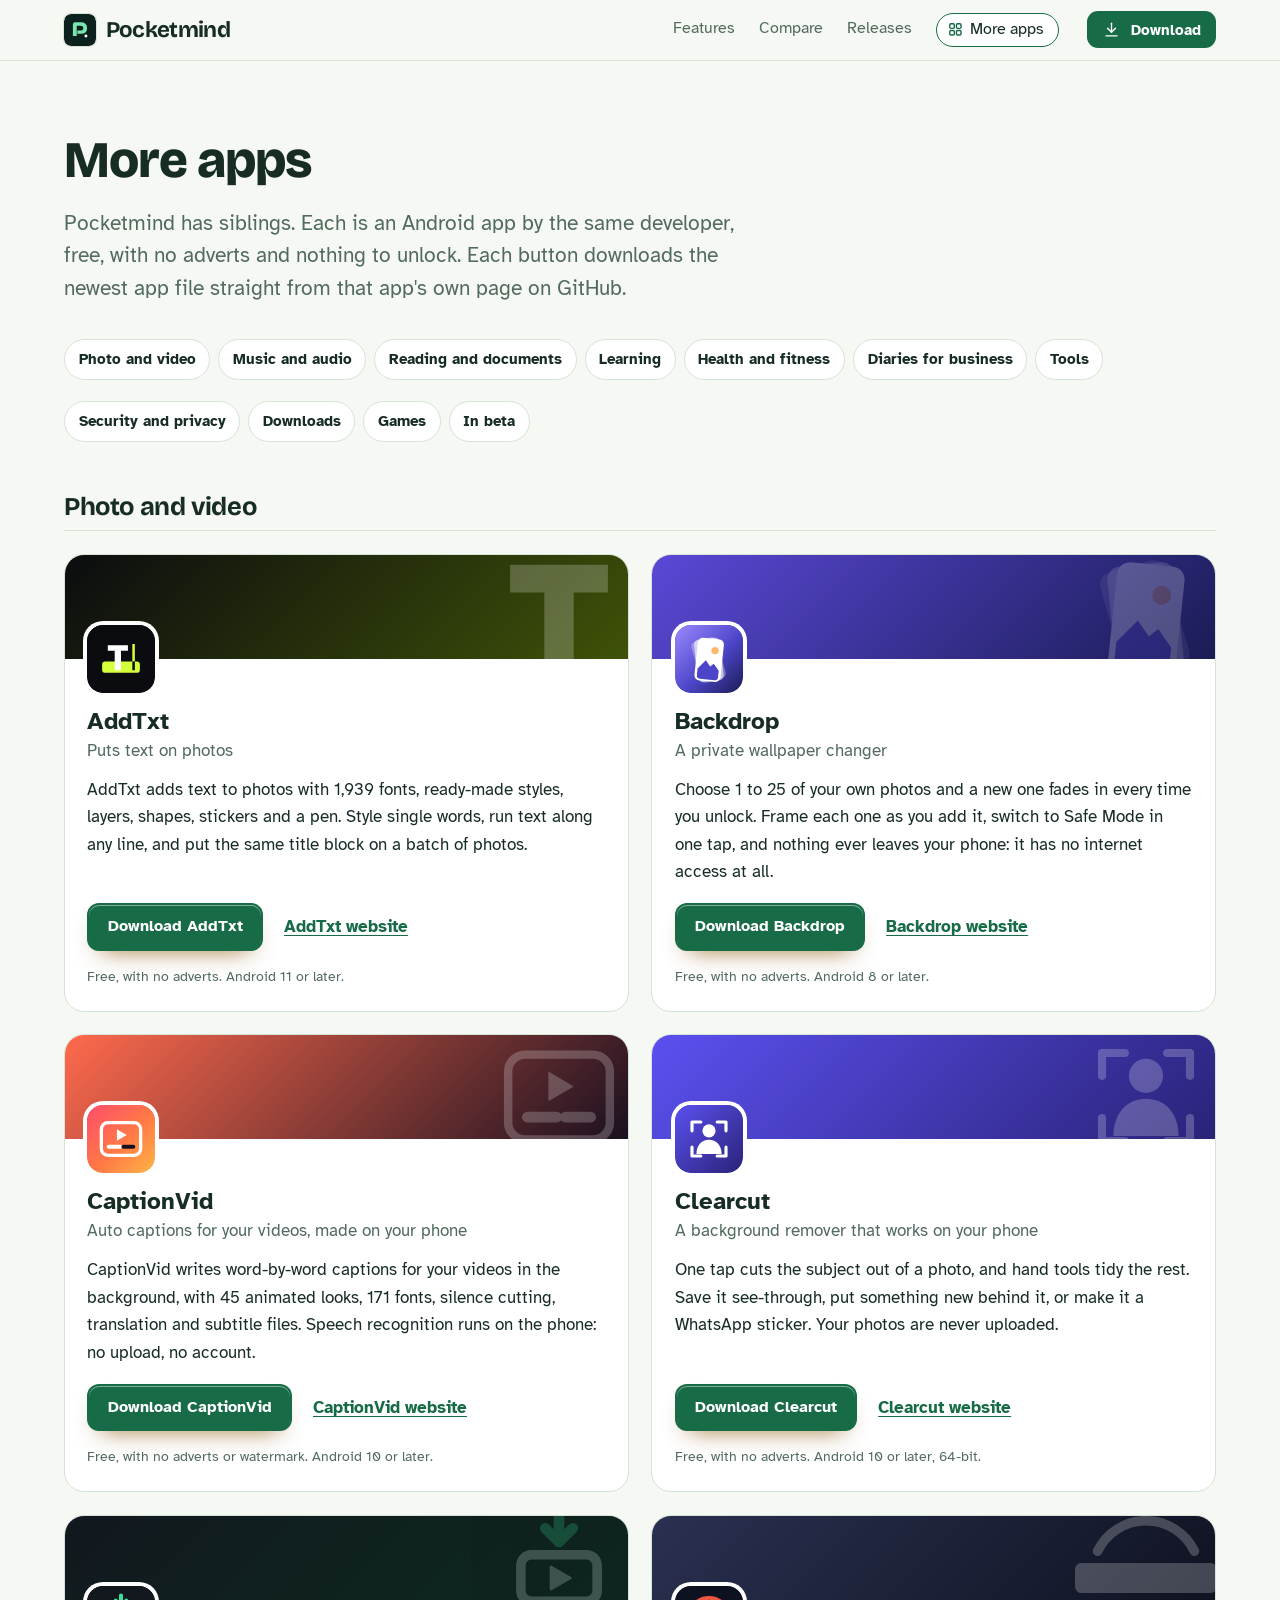
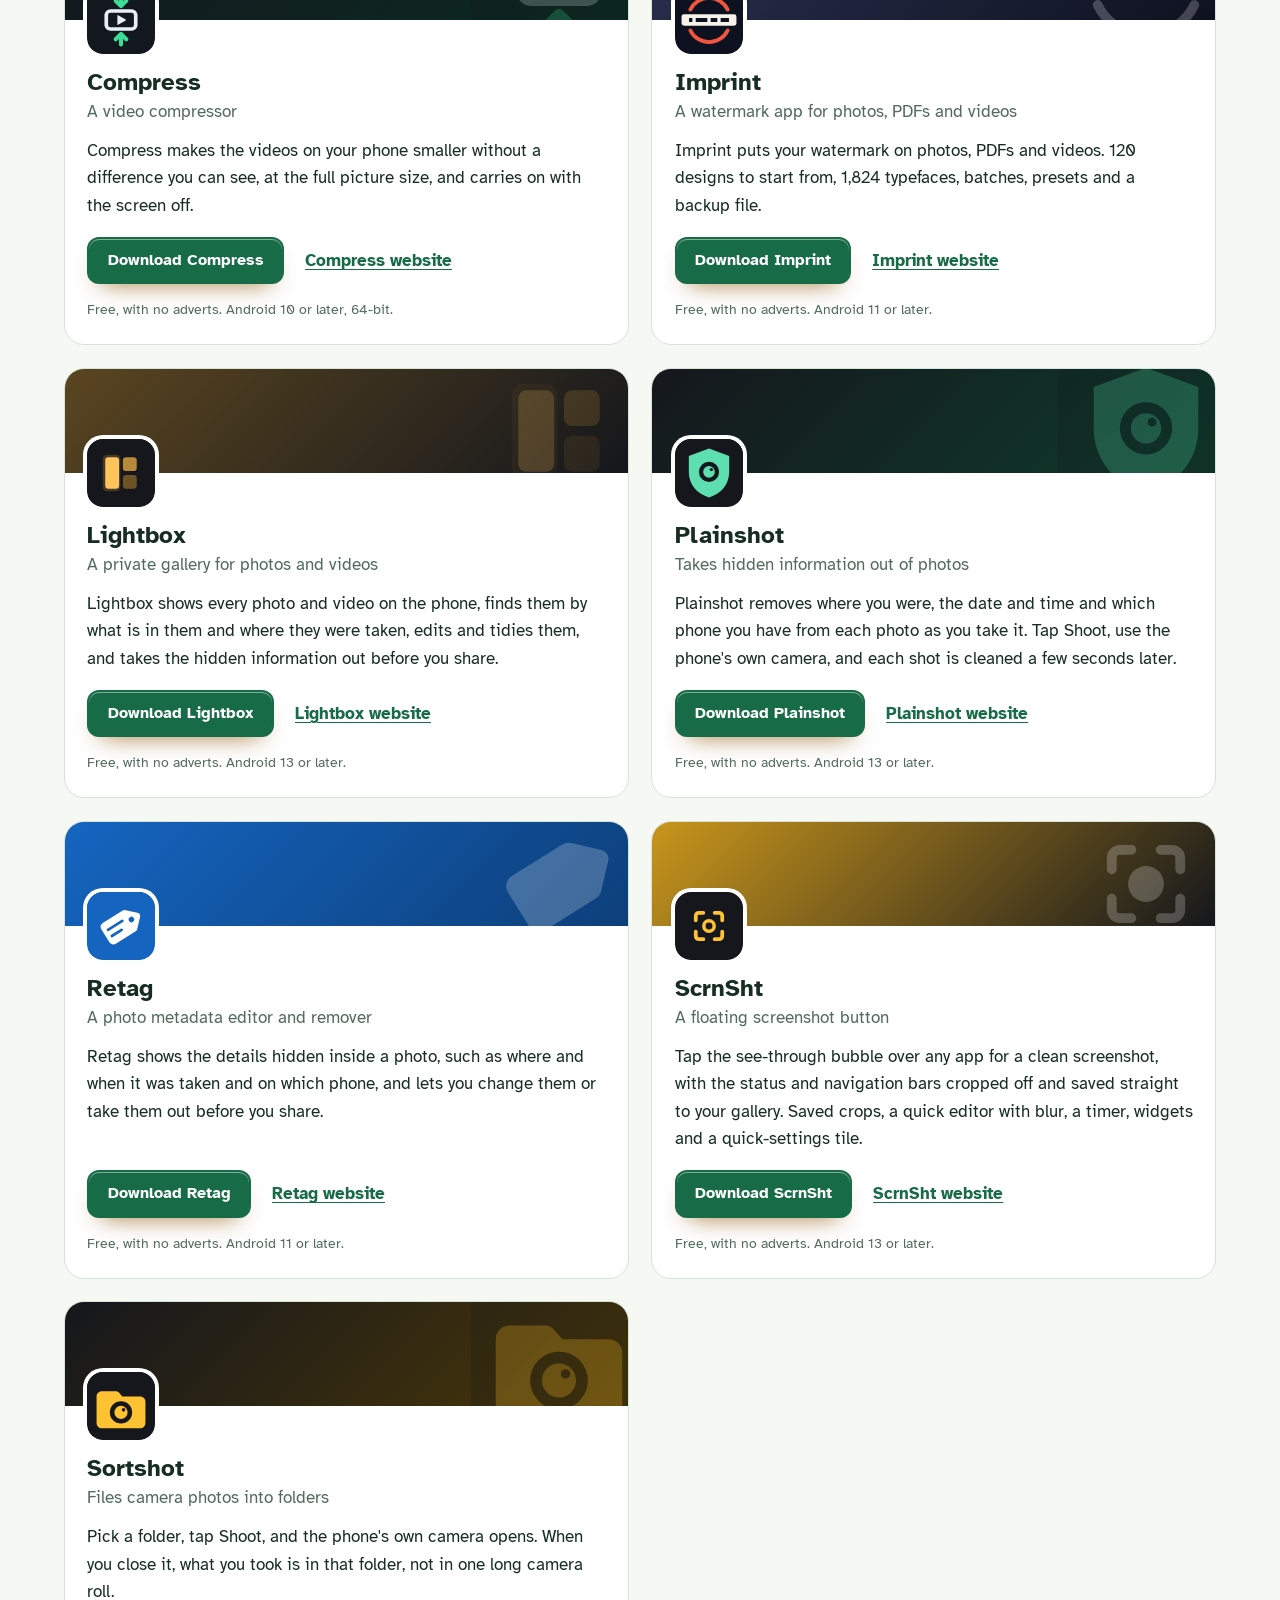
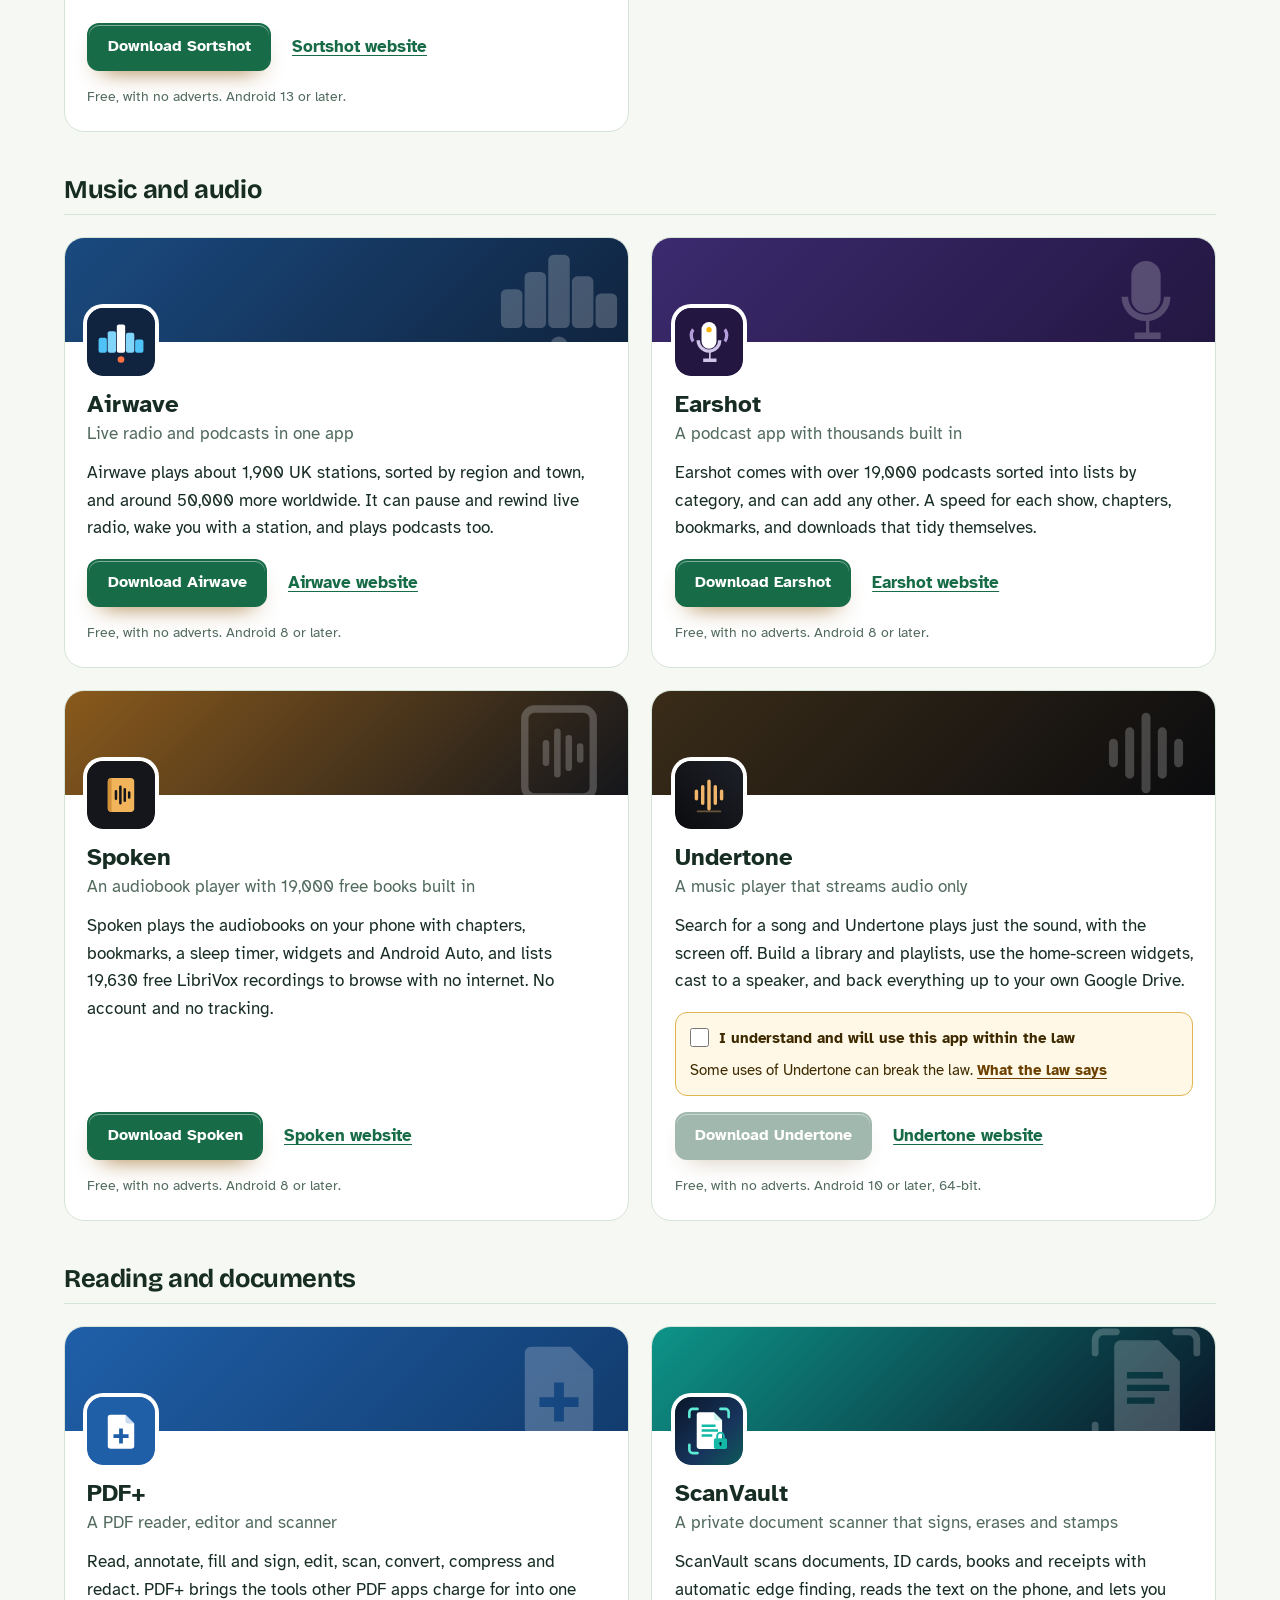
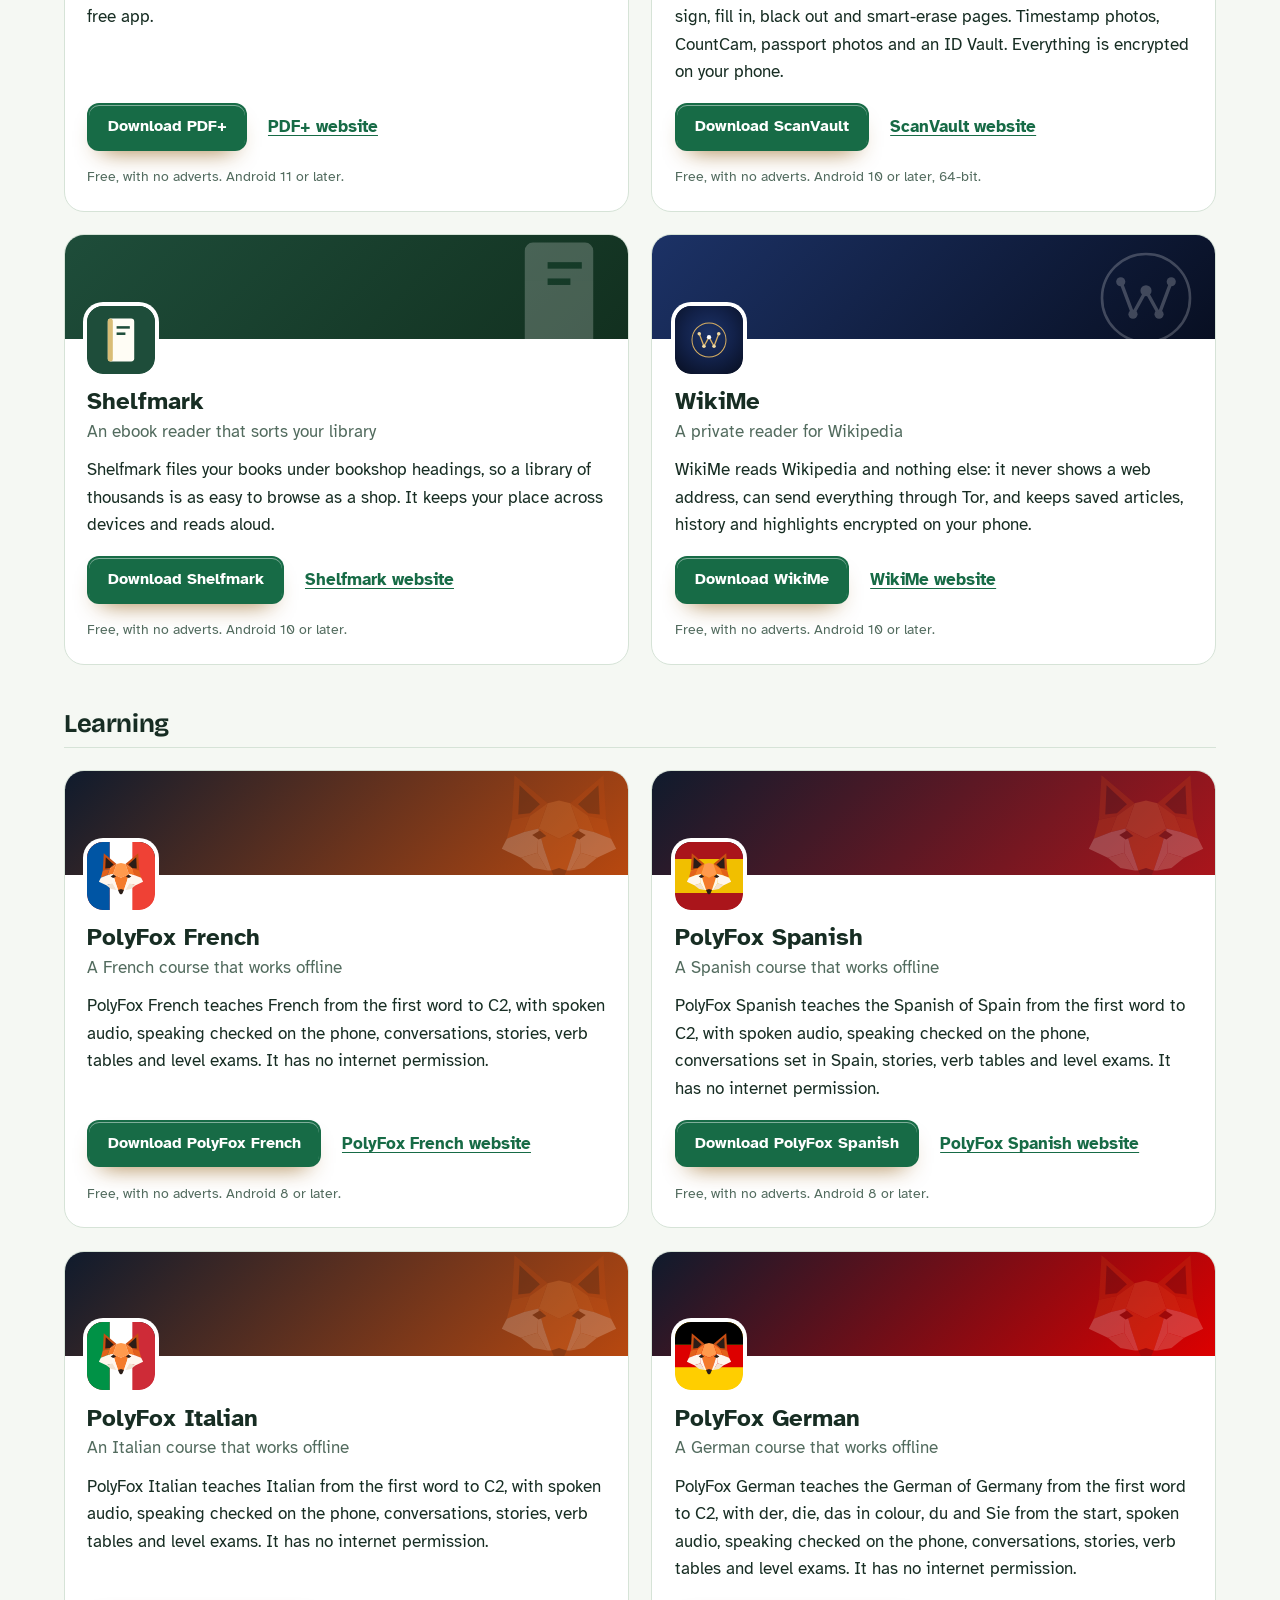
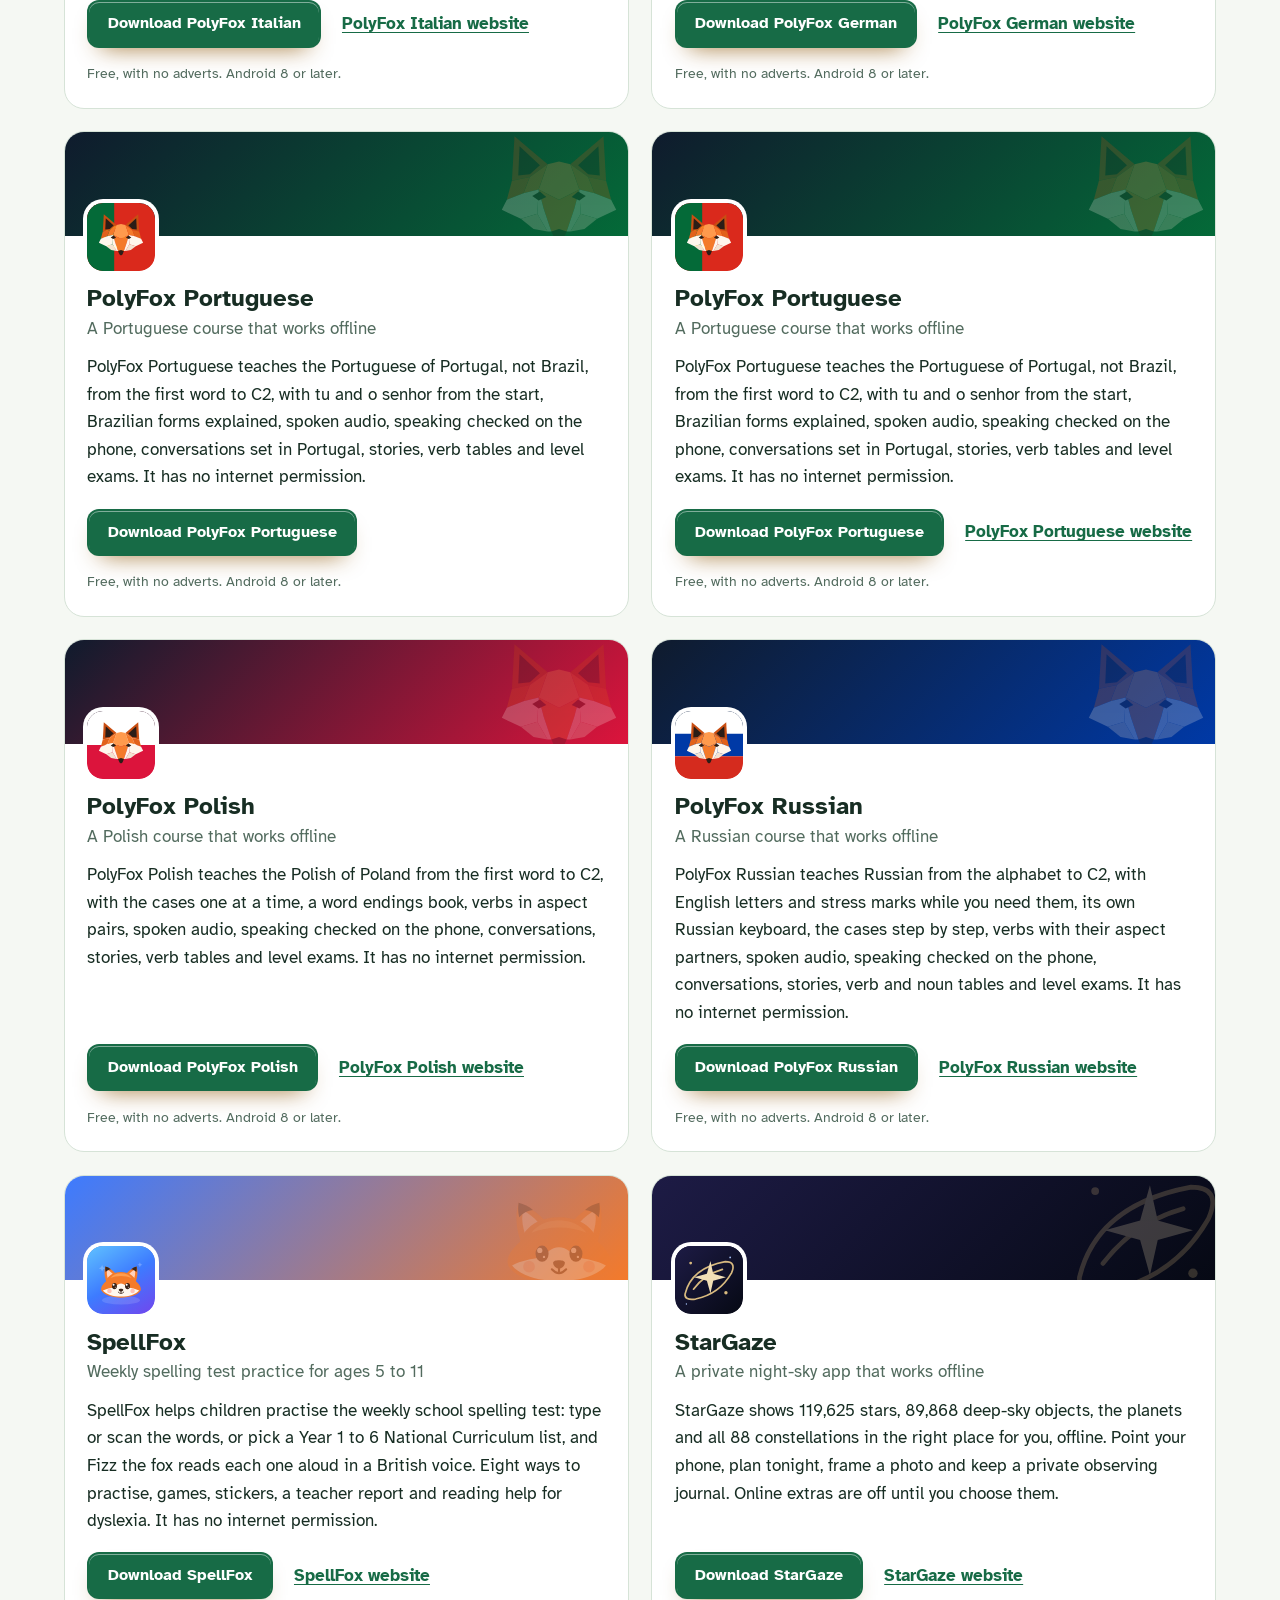
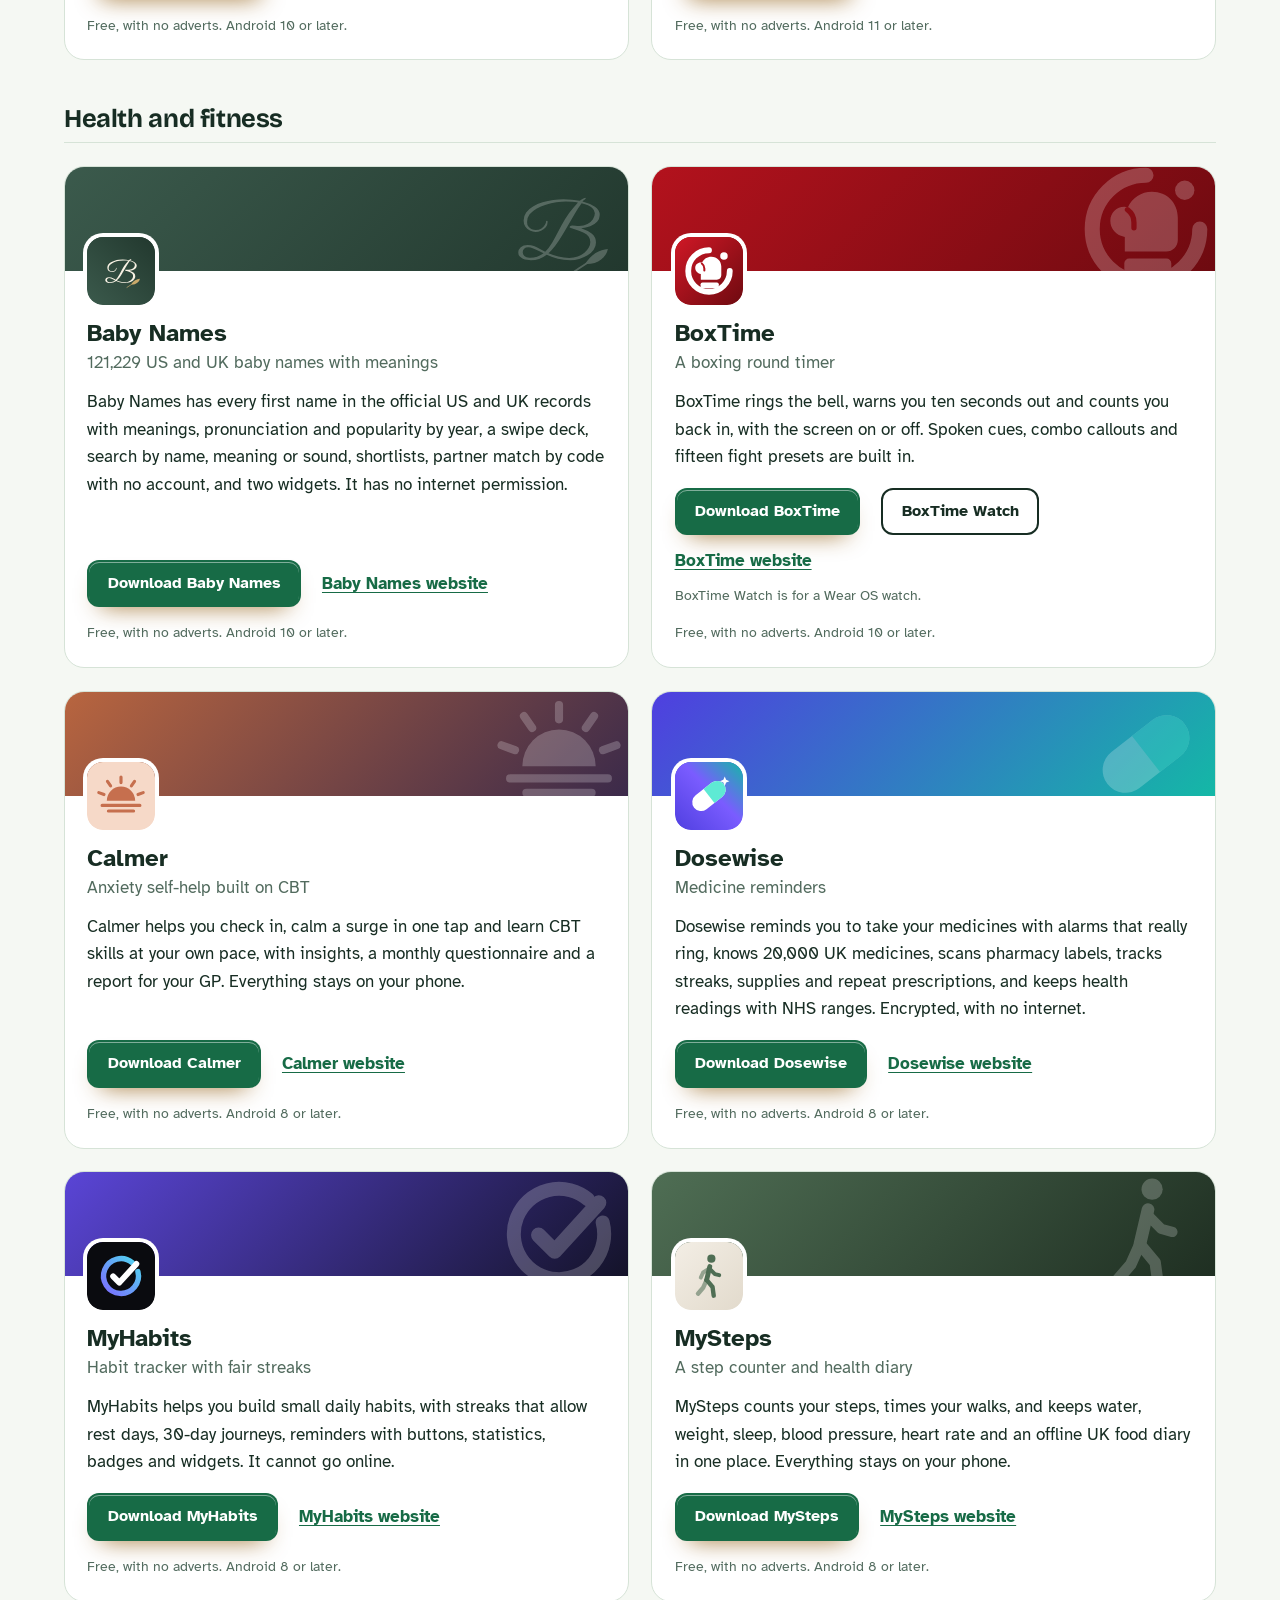
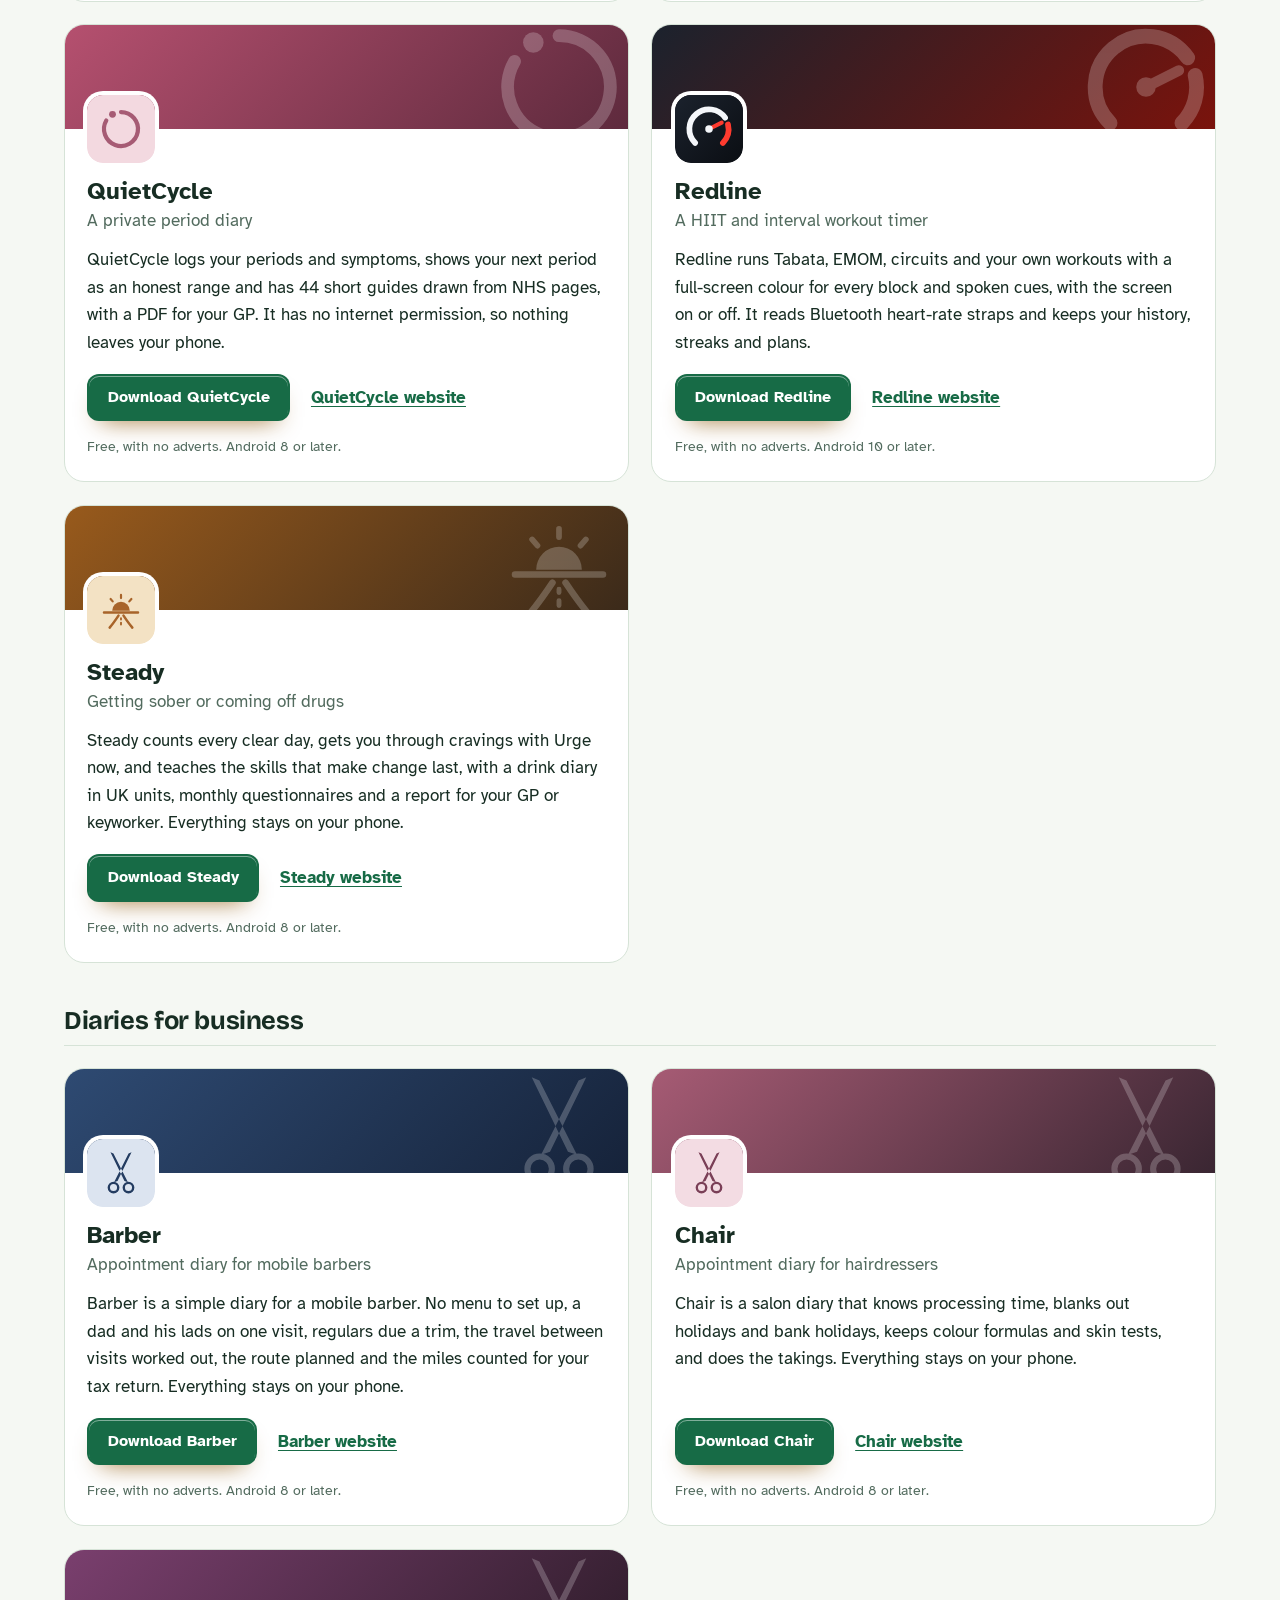
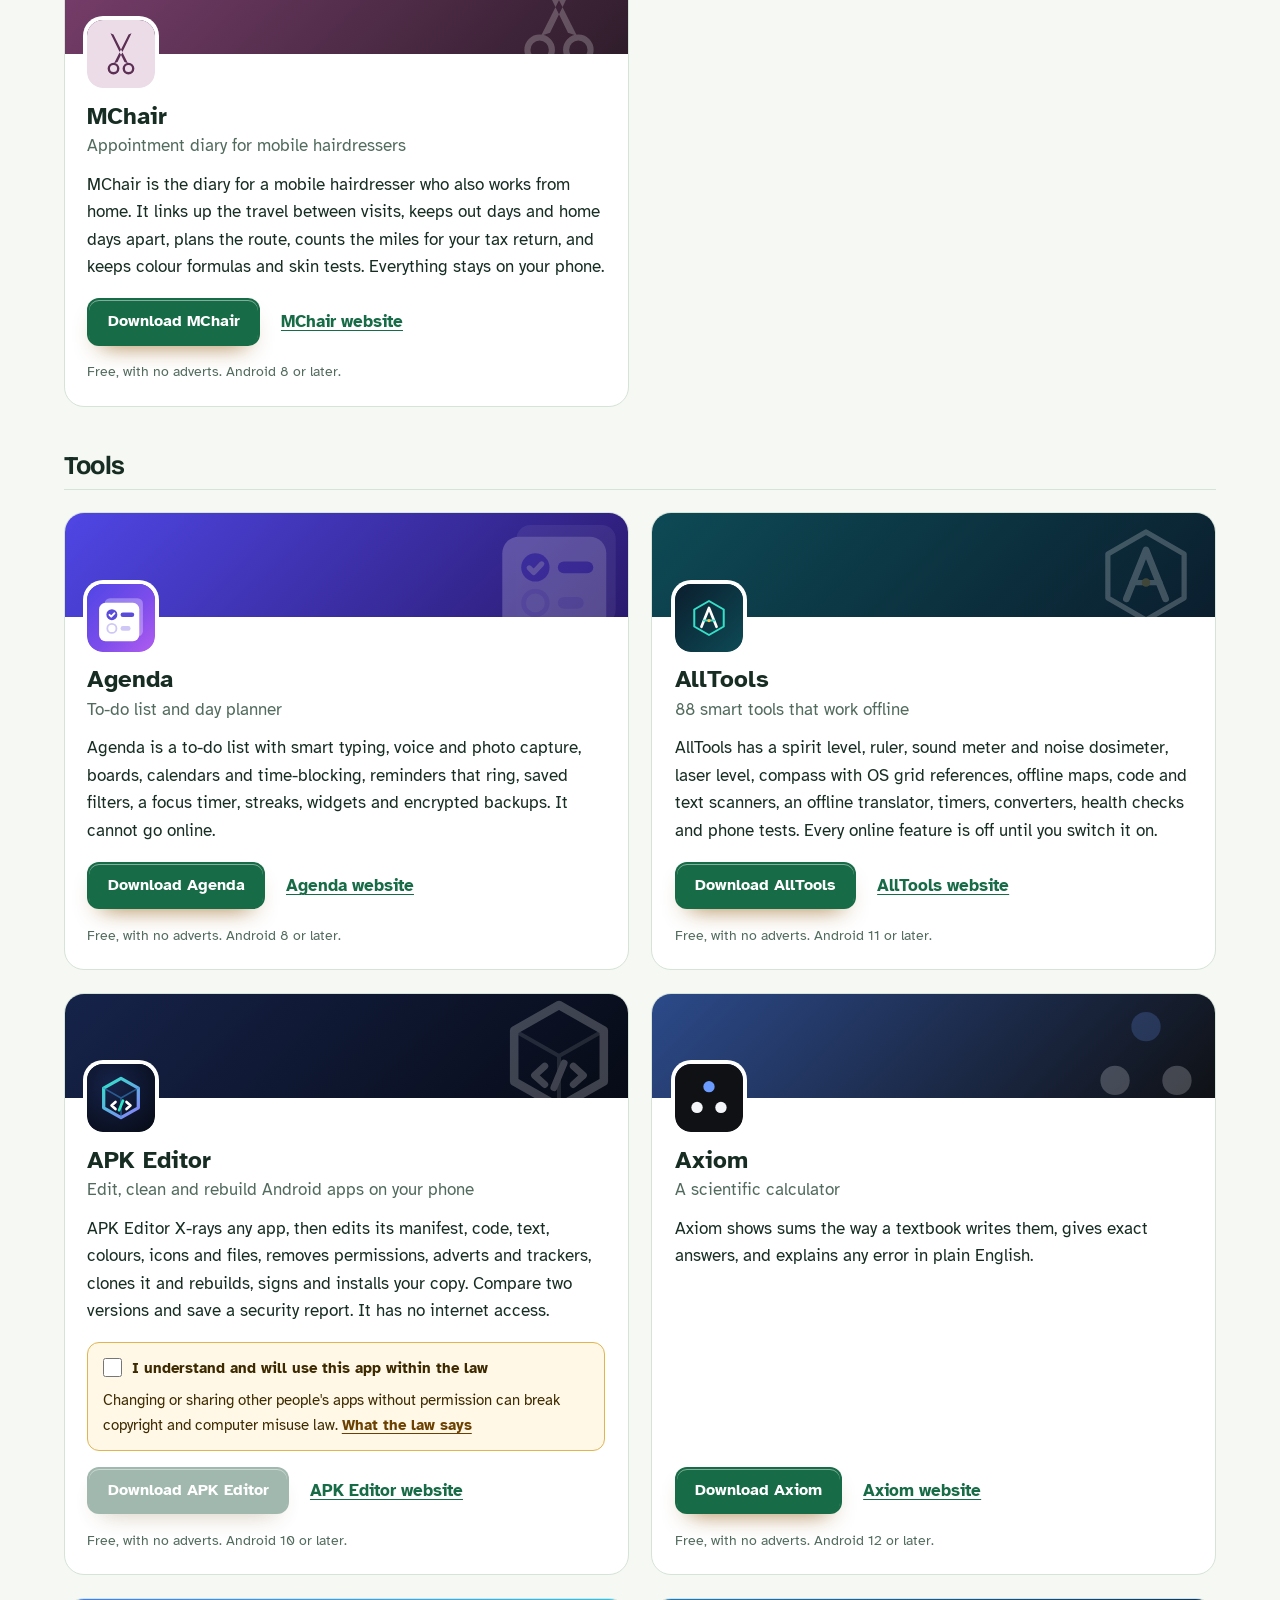
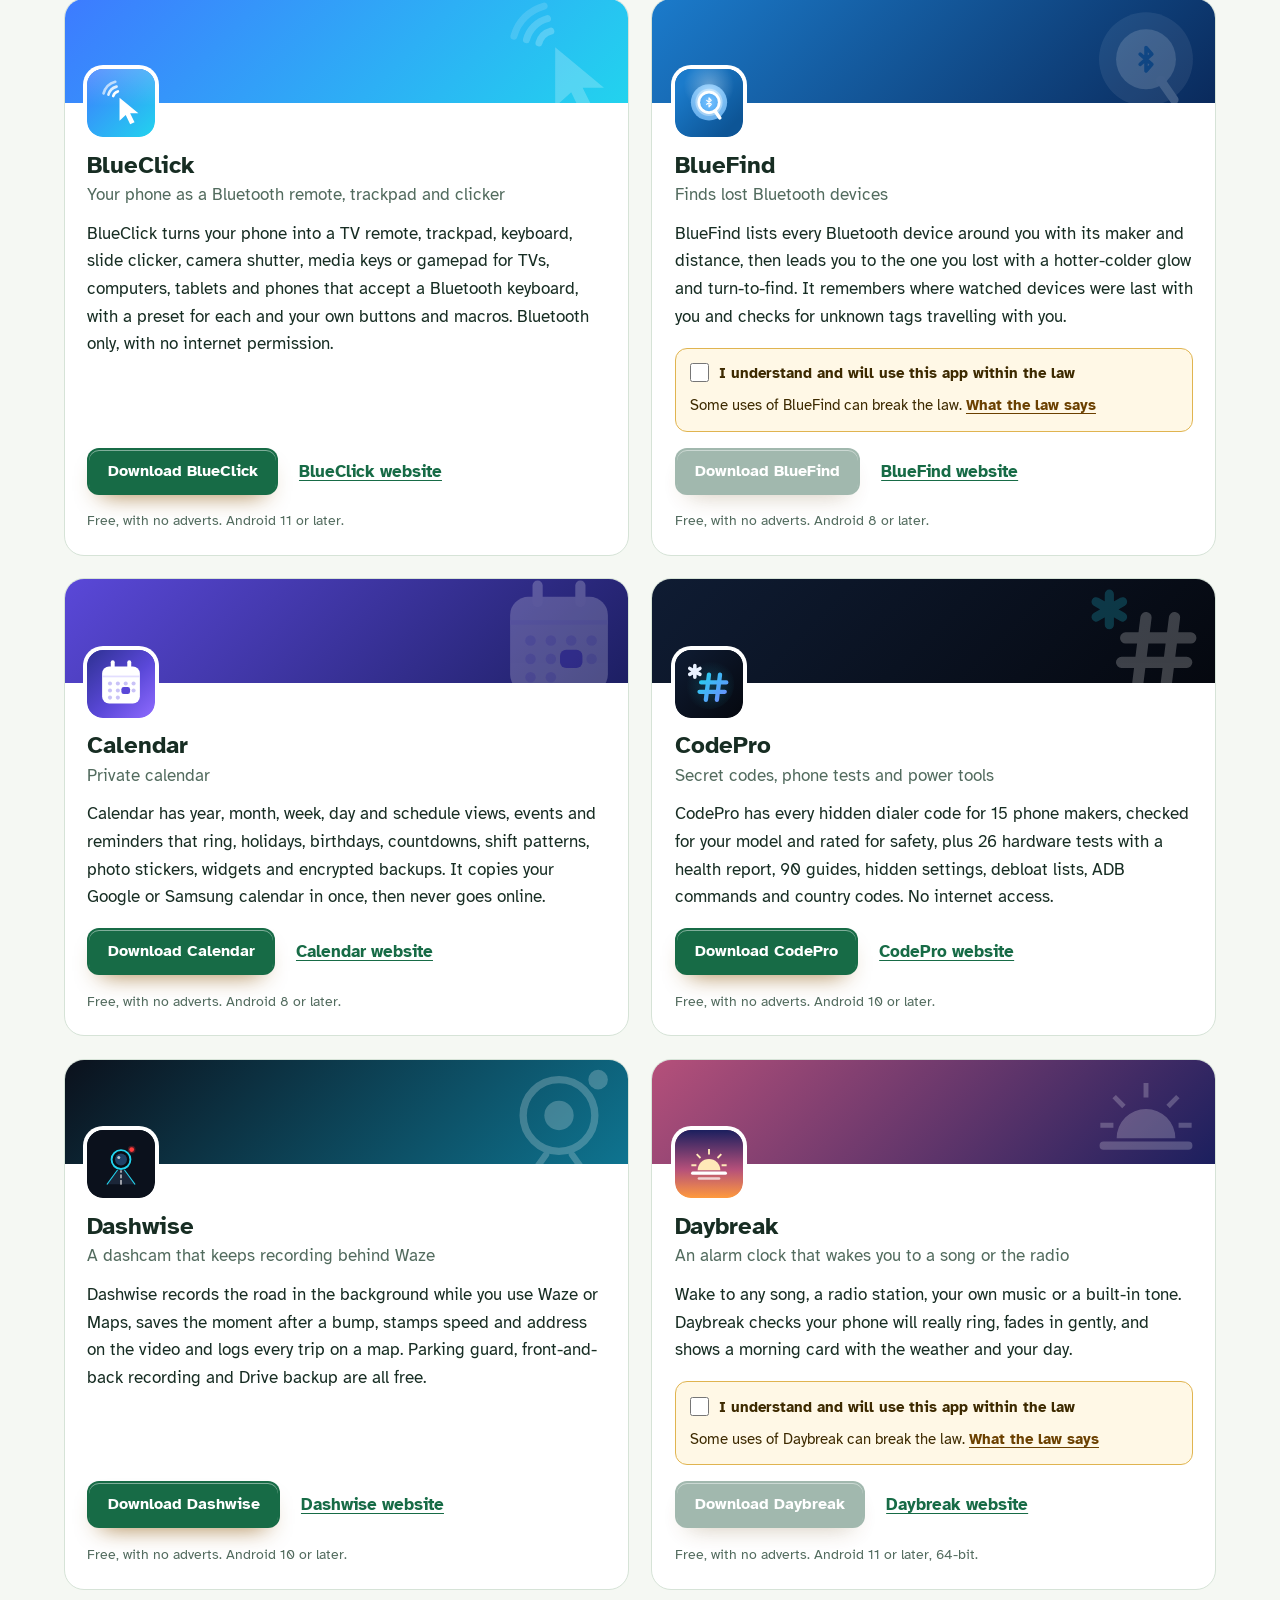
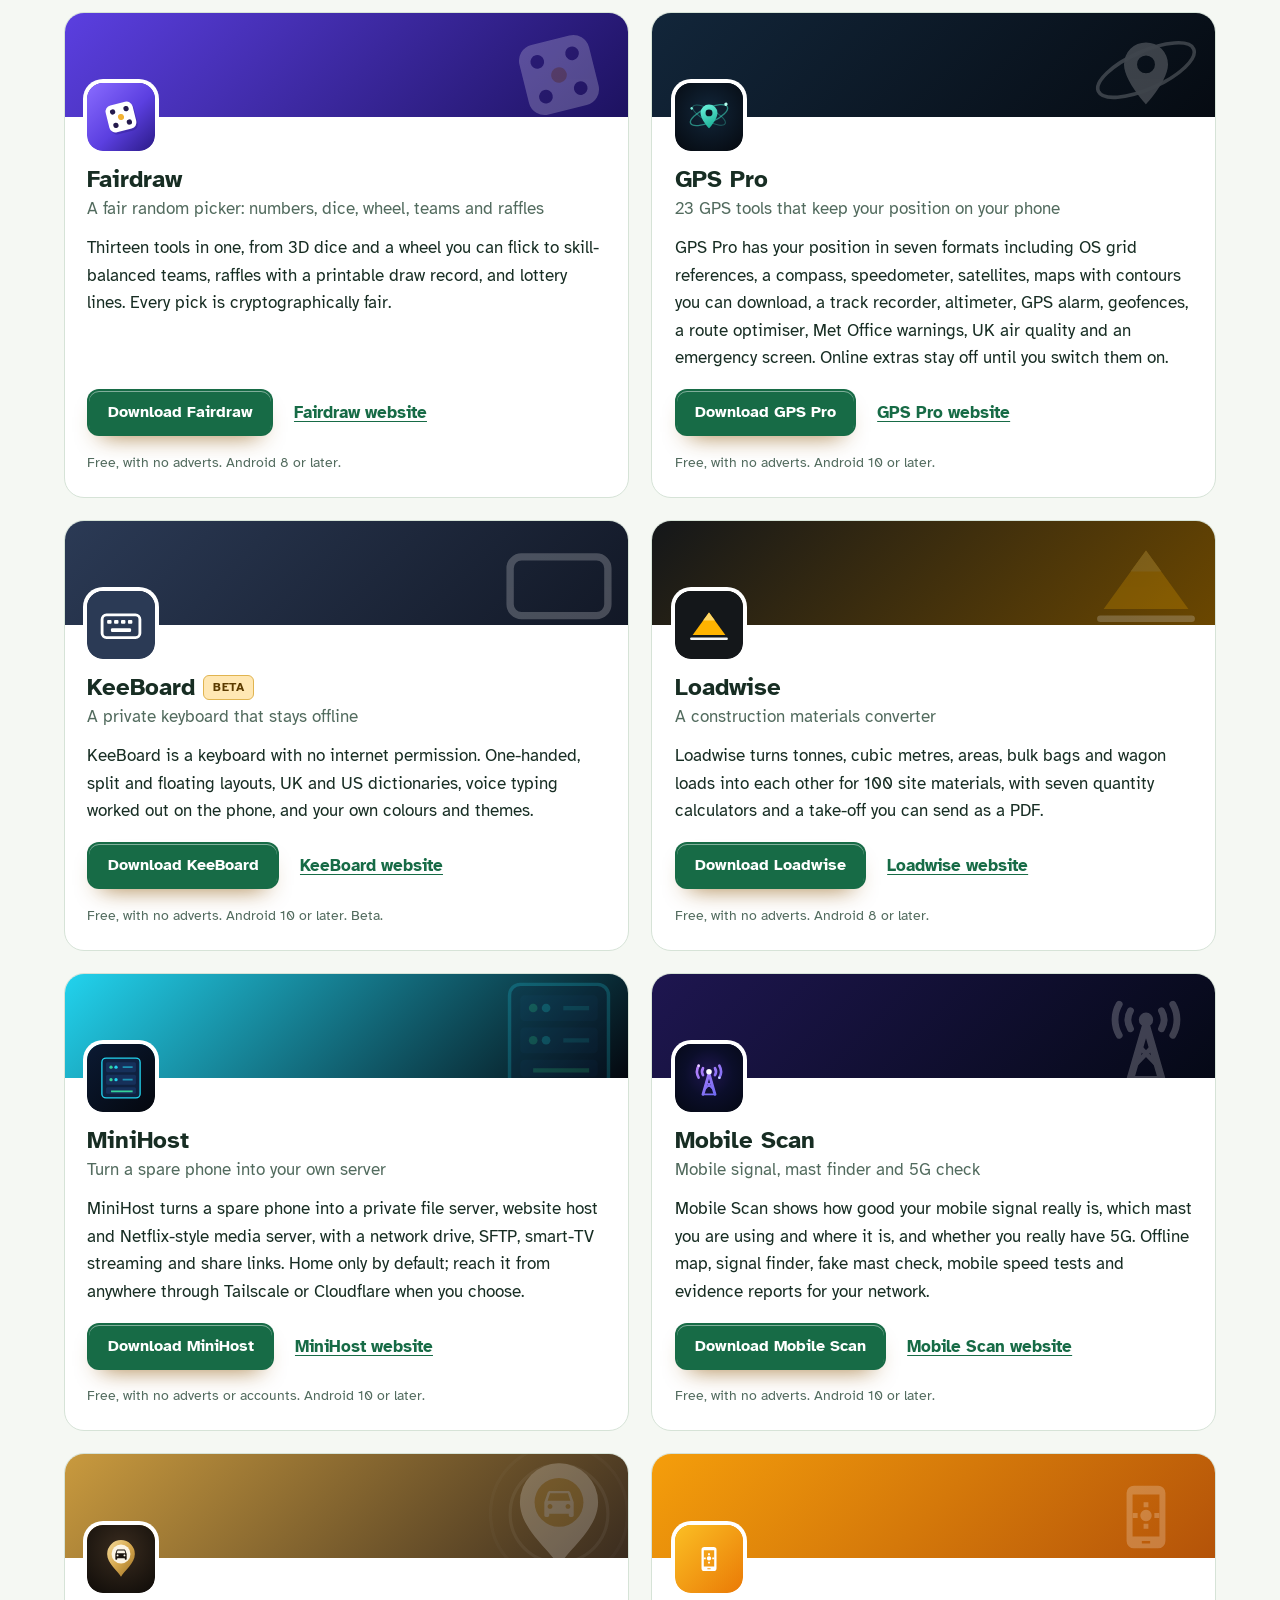
==== commit 6b6f9906: "More apps: add SpellFox" ====
--- a/more-apps.html
+++ b/more-apps.html
@@ -4,7 +4,7 @@
 <meta charset="utf-8">
 <meta name="viewport" content="width=device-width, initial-scale=1">
 <title>More free Android apps from the maker of Pocketmind</title>
-<meta name="description" content="All 98 free Android apps from the maker of Pocketmind, in one list by category, each with its download and a link to its website.">
+<meta name="description" content="All 99 free Android apps from the maker of Pocketmind, in one list by category, each with its download and a link to its website.">
 <meta name="author" content="Jonathan Jackson">
 <link rel="canonical" href="https://customgpter.github.io/pocketmind/more-apps.html">
 <meta name="theme-color" content="#f5f8f3" media="(prefers-color-scheme: light)">
@@ -12,7 +12,7 @@
 <meta property="og:type" content="website">
 <meta property="og:site_name" content="Pocketmind">
 <meta property="og:title" content="More free Android apps from the maker of Pocketmind">
-<meta property="og:description" content="All 98 free Android apps from the maker of Pocketmind, in one list by category, each with its download and a link to its website.">
+<meta property="og:description" content="All 99 free Android apps from the maker of Pocketmind, in one list by category, each with its download and a link to its website.">
 <meta property="og:url" content="https://customgpter.github.io/pocketmind/more-apps.html">
 <meta property="og:image" content="https://customgpter.github.io/pocketmind/assets/og.png">
 <meta property="og:image:width" content="1200">
@@ -26,7 +26,7 @@
 <link rel="preload" href="./assets/fonts/atkinson-hyperlegible-latin-400-normal.woff2" as="font" type="font/woff2" crossorigin>
 <link rel="stylesheet" href="./assets/site.css?v=1">
 <link rel="stylesheet" href="./assets/house.css?v=1">
-<script type="application/ld+json">{"@context":"https://schema.org","@type":"ItemList","name":"Apps from the maker of Pocketmind","url":"https://customgpter.github.io/pocketmind/more-apps.html","itemListElement":[{"@type":"ListItem","position":1,"name":"AddTxt","url":"https://customgpter.github.io/addtxt/"},{"@type":"ListItem","position":2,"name":"Backdrop","url":"https://customgpter.github.io/backdrop/"},{"@type":"ListItem","position":3,"name":"CaptionVid","url":"https://customgpter.github.io/captionvid/"},{"@type":"ListItem","position":4,"name":"Clearcut","url":"https://customgpter.github.io/clearcut/"},{"@type":"ListItem","position":5,"name":"Compress","url":"https://customgpter.github.io/compress/"},{"@type":"ListItem","position":6,"name":"Imprint","url":"https://customgpter.github.io/imprint/"},{"@type":"ListItem","position":7,"name":"Lightbox","url":"https://customgpter.github.io/lightbox/"},{"@type":"ListItem","position":8,"name":"Plainshot","url":"https://customgpter.github.io/plainshot/"},{"@type":"ListItem","position":9,"name":"Retag","url":"https://customgpter.github.io/retag/"},{"@type":"ListItem","position":10,"name":"ScrnSht","url":"https://customgpter.github.io/scrnsht/"},{"@type":"ListItem","position":11,"name":"Sortshot","url":"https://customgpter.github.io/sortshot/"},{"@type":"ListItem","position":12,"name":"Airwave","url":"https://customgpter.github.io/airwave/"},{"@type":"ListItem","position":13,"name":"Earshot","url":"https://customgpter.github.io/earshot/"},{"@type":"ListItem","position":14,"name":"Spoken","url":"https://customgpter.github.io/spoken/"},{"@type":"ListItem","position":15,"name":"Undertone","url":"https://customgpter.github.io/undertone/"},{"@type":"ListItem","position":16,"name":"PDF+","url":"https://customgpter.github.io/pdfplus/"},{"@type":"ListItem","position":17,"name":"ScanVault","url":"https://customgpter.github.io/scanvault/"},{"@type":"ListItem","position":18,"name":"Shelfmark","url":"https://customgpter.github.io/shelfmark/"},{"@type":"ListItem","position":19,"name":"WikiMe","url":"https://customgpter.github.io/wikime/"},{"@type":"ListItem","position":20,"name":"PolyFox French","url":"https://customgpter.github.io/polyfox/"},{"@type":"ListItem","position":21,"name":"PolyFox German","url":"https://customgpter.github.io/polyfox-german/"},{"@type":"ListItem","position":22,"name":"PolyFox Portuguese","url":"https://customgpter.github.io/polyfox-portuguese/"},{"@type":"ListItem","position":23,"name":"PolyFox Polish","url":"https://customgpter.github.io/polyfox-polish/"},{"@type":"ListItem","position":24,"name":"PolyFox Russian","url":"https://customgpter.github.io/polyfox-russian/"},{"@type":"ListItem","position":25,"name":"StarGaze","url":"https://customgpter.github.io/stargaze/"},{"@type":"ListItem","position":26,"name":"Baby Names","url":"https://customgpter.github.io/babynames/"},{"@type":"ListItem","position":27,"name":"BoxTime","url":"https://customgpter.github.io/boxtime/"},{"@type":"ListItem","position":28,"name":"Calmer","url":"https://customgpter.github.io/calmer/"},{"@type":"ListItem","position":29,"name":"Dosewise","url":"https://customgpter.github.io/dosewise/"},{"@type":"ListItem","position":30,"name":"MyHabits","url":"https://customgpter.github.io/myhabits/"},{"@type":"ListItem","position":31,"name":"MySteps","url":"https://customgpter.github.io/mysteps/"},{"@type":"ListItem","position":32,"name":"QuietCycle","url":"https://customgpter.github.io/quietcycle/"},{"@type":"ListItem","position":33,"name":"Redline","url":"https://customgpter.github.io/redline/"},{"@type":"ListItem","position":34,"name":"Steady","url":"https://customgpter.github.io/steady/"},{"@type":"ListItem","position":35,"name":"Barber","url":"https://customgpter.github.io/barber/"},{"@type":"ListItem","position":36,"name":"Chair","url":"https://customgpter.github.io/chair/"},{"@type":"ListItem","position":37,"name":"MChair","url":"https://customgpter.github.io/mchair/"},{"@type":"ListItem","position":38,"name":"Agenda","url":"https://customgpter.github.io/agenda/"},{"@type":"ListItem","position":39,"name":"AllTools","url":"https://customgpter.github.io/alltools/"},{"@type":"ListItem","position":40,"name":"APK Editor","url":"https://customgpter.github.io/apkeditor/"},{"@type":"ListItem","position":41,"name":"Axiom","url":"https://customgpter.github.io/axiom/"},{"@type":"ListItem","position":42,"name":"BlueClick","url":"https://customgpter.github.io/blueclick/"},{"@type":"ListItem","position":43,"name":"BlueFind","url":"https://customgpter.github.io/bluefind/"},{"@type":"ListItem","position":44,"name":"Calendar","url":"https://customgpter.github.io/calendar/"},{"@type":"ListItem","position":45,"name":"CodePro","url":"https://customgpter.github.io/codepro/"},{"@type":"ListItem","position":46,"name":"Dashwise","url":"https://customgpter.github.io/dashwise/"},{"@type":"ListItem","position":47,"name":"Daybreak","url":"https://customgpter.github.io/daybreak/"},{"@type":"ListItem","position":48,"name":"Fairdraw","url":"https://customgpter.github.io/fairdraw/"},{"@type":"ListItem","position":49,"name":"GPS Pro","url":"https://customgpter.github.io/gpspro/"},{"@type":"ListItem","position":50,"name":"KeeBoard","url":"https://customgpter.github.io/keeboard/"},{"@type":"ListItem","position":51,"name":"Loadwise","url":"https://customgpter.github.io/loadwise/"},{"@type":"ListItem","position":52,"name":"MiniHost","url":"https://customgpter.github.io/minihost/"},{"@type":"ListItem","position":53,"name":"Mobile Scan","url":"https://customgpter.github.io/mobilescan/"},{"@type":"ListItem","position":54,"name":"Parkwise","url":"https://customgpter.github.io/parkwise/"},{"@type":"ListItem","position":55,"name":"Pocketmind","url":"https://customgpter.github.io/pocketmind/"},{"@type":"ListItem","position":56,"name":"Refine","url":"https://customgpter.github.io/refine/"},{"@type":"ListItem","position":57,"name":"Shiftwise","url":"https://customgpter.github.io/shiftwise/"},{"@type":"ListItem","position":58,"name":"SimpleCalc","url":"https://customgpter.github.io/simplecalc/"},{"@type":"ListItem","position":59,"name":"Skyline","url":"https://customgpter.github.io/skyline/"},{"@type":"ListItem","position":60,"name":"Slipway","url":"https://customgpter.github.io/slipway/"},{"@type":"ListItem","position":61,"name":"Tagger","url":"https://customgpter.github.io/tagger/"},{"@type":"ListItem","position":62,"name":"TotalClean","url":"https://customgpter.github.io/totalclean/"},{"@type":"ListItem","position":63,"name":"TVLink","url":"https://customgpter.github.io/tvlink/"},{"@type":"ListItem","position":64,"name":"Unbox","url":"https://customgpter.github.io/unbox/"},{"@type":"ListItem","position":65,"name":"WhatsKeep","url":"https://customgpter.github.io/whatskeep/"},{"@type":"ListItem","position":66,"name":"WiFi Scan","url":"https://customgpter.github.io/wifiscan/"},{"@type":"ListItem","position":67,"name":"Auditly","url":"https://customgpter.github.io/auditly/"},{"@type":"ListItem","position":68,"name":"Backchannel","url":"https://customgpter.github.io/backchannel/"},{"@type":"ListItem","position":69,"name":"ENotes","url":"https://customgpter.github.io/enotes/"},{"@type":"ListItem","position":70,"name":"FindMe","url":"https://customgpter.github.io/findme/"},{"@type":"ListItem","position":71,"name":"iLock","url":"https://customgpter.github.io/ilock/"},{"@type":"ListItem","position":72,"name":"ImSafe","url":"https://customgpter.github.io/imsafe/"},{"@type":"ListItem","position":73,"name":"IShred","url":"https://customgpter.github.io/ishred/"},{"@type":"ListItem","position":74,"name":"LockBox","url":"https://customgpter.github.io/lockbox/"},{"@type":"ListItem","position":75,"name":"PassVault","url":"https://customgpter.github.io/passvault/"},{"@type":"ListItem","position":76,"name":"SpyFind","url":"https://customgpter.github.io/spyfind/"},{"@type":"ListItem","position":77,"name":"TextWipe","url":"https://customgpter.github.io/textwipe/"},{"@type":"ListItem","position":78,"name":"Tracewire","url":"https://customgpter.github.io/tracewire/"},{"@type":"ListItem","position":79,"name":"Vigil","url":"https://customgpter.github.io/vigil/"},{"@type":"ListItem","position":80,"name":"Grab","url":"https://customgpter.github.io/grab/"},{"@type":"ListItem","position":81,"name":"Swarm","url":"https://customgpter.github.io/swarm/"},{"@type":"ListItem","position":82,"name":"Plane Games","url":"https://customgpter.github.io/plane-games/"},{"@type":"ListItem","position":83,"name":"Ninefold","url":"https://customgpter.github.io/ninefold/"},{"@type":"ListItem","position":84,"name":"Cubewise","url":"https://customgpter.github.io/cubewise/"},{"@type":"ListItem","position":85,"name":"Tilewise","url":"https://customgpter.github.io/tilewise/"},{"@type":"ListItem","position":86,"name":"Letterwise","url":"https://customgpter.github.io/letterwise/"},{"@type":"ListItem","position":87,"name":"Kingside","url":"https://customgpter.github.io/kingside/"},{"@type":"ListItem","position":88,"name":"Deckhand","url":"https://customgpter.github.io/deckhand/"},{"@type":"ListItem","position":89,"name":"SNESForge","url":"https://customgpter.github.io/snesforge/"},{"@type":"ListItem","position":90,"name":"Fame Boy","url":"https://customgpter.github.io/fameboy/"},{"@type":"ListItem","position":91,"name":"PSPPro","url":"https://customgpter.github.io/psppro/"},{"@type":"ListItem","position":92,"name":"MegaGen","url":"https://customgpter.github.io/megagen/"},{"@type":"ListItem","position":93,"name":"QVR","url":"https://customgpter.github.io/qvr/"},{"@type":"ListItem","position":94,"name":"QVR Watch","url":"https://customgpter.github.io/qvr-watch/"},{"@type":"ListItem","position":95,"name":"QVRLite","url":"https://customgpter.github.io/qvrlite/"},{"@type":"ListItem","position":96,"name":"Onionz","url":"https://customgpter.github.io/onionz/"},{"@type":"ListItem","position":97,"name":"OnionzWeb","url":"https://customgpter.github.io/onionzweb/"}]}</script>
+<script type="application/ld+json">{"@context":"https://schema.org","@type":"ItemList","name":"Apps from the maker of Pocketmind","url":"https://customgpter.github.io/pocketmind/more-apps.html","itemListElement":[{"@type":"ListItem","position":1,"name":"AddTxt","url":"https://customgpter.github.io/addtxt/"},{"@type":"ListItem","position":2,"name":"Backdrop","url":"https://customgpter.github.io/backdrop/"},{"@type":"ListItem","position":3,"name":"CaptionVid","url":"https://customgpter.github.io/captionvid/"},{"@type":"ListItem","position":4,"name":"Clearcut","url":"https://customgpter.github.io/clearcut/"},{"@type":"ListItem","position":5,"name":"Compress","url":"https://customgpter.github.io/compress/"},{"@type":"ListItem","position":6,"name":"Imprint","url":"https://customgpter.github.io/imprint/"},{"@type":"ListItem","position":7,"name":"Lightbox","url":"https://customgpter.github.io/lightbox/"},{"@type":"ListItem","position":8,"name":"Plainshot","url":"https://customgpter.github.io/plainshot/"},{"@type":"ListItem","position":9,"name":"Retag","url":"https://customgpter.github.io/retag/"},{"@type":"ListItem","position":10,"name":"ScrnSht","url":"https://customgpter.github.io/scrnsht/"},{"@type":"ListItem","position":11,"name":"Sortshot","url":"https://customgpter.github.io/sortshot/"},{"@type":"ListItem","position":12,"name":"Airwave","url":"https://customgpter.github.io/airwave/"},{"@type":"ListItem","position":13,"name":"Earshot","url":"https://customgpter.github.io/earshot/"},{"@type":"ListItem","position":14,"name":"Spoken","url":"https://customgpter.github.io/spoken/"},{"@type":"ListItem","position":15,"name":"Undertone","url":"https://customgpter.github.io/undertone/"},{"@type":"ListItem","position":16,"name":"PDF+","url":"https://customgpter.github.io/pdfplus/"},{"@type":"ListItem","position":17,"name":"ScanVault","url":"https://customgpter.github.io/scanvault/"},{"@type":"ListItem","position":18,"name":"Shelfmark","url":"https://customgpter.github.io/shelfmark/"},{"@type":"ListItem","position":19,"name":"WikiMe","url":"https://customgpter.github.io/wikime/"},{"@type":"ListItem","position":20,"name":"PolyFox French","url":"https://customgpter.github.io/polyfox/"},{"@type":"ListItem","position":21,"name":"PolyFox German","url":"https://customgpter.github.io/polyfox-german/"},{"@type":"ListItem","position":22,"name":"PolyFox Portuguese","url":"https://customgpter.github.io/polyfox-portuguese/"},{"@type":"ListItem","position":23,"name":"PolyFox Polish","url":"https://customgpter.github.io/polyfox-polish/"},{"@type":"ListItem","position":24,"name":"PolyFox Russian","url":"https://customgpter.github.io/polyfox-russian/"},{"@type":"ListItem","position":25,"name":"SpellFox","url":"https://customgpter.github.io/spellfox/"},{"@type":"ListItem","position":26,"name":"StarGaze","url":"https://customgpter.github.io/stargaze/"},{"@type":"ListItem","position":27,"name":"Baby Names","url":"https://customgpter.github.io/babynames/"},{"@type":"ListItem","position":28,"name":"BoxTime","url":"https://customgpter.github.io/boxtime/"},{"@type":"ListItem","position":29,"name":"Calmer","url":"https://customgpter.github.io/calmer/"},{"@type":"ListItem","position":30,"name":"Dosewise","url":"https://customgpter.github.io/dosewise/"},{"@type":"ListItem","position":31,"name":"MyHabits","url":"https://customgpter.github.io/myhabits/"},{"@type":"ListItem","position":32,"name":"MySteps","url":"https://customgpter.github.io/mysteps/"},{"@type":"ListItem","position":33,"name":"QuietCycle","url":"https://customgpter.github.io/quietcycle/"},{"@type":"ListItem","position":34,"name":"Redline","url":"https://customgpter.github.io/redline/"},{"@type":"ListItem","position":35,"name":"Steady","url":"https://customgpter.github.io/steady/"},{"@type":"ListItem","position":36,"name":"Barber","url":"https://customgpter.github.io/barber/"},{"@type":"ListItem","position":37,"name":"Chair","url":"https://customgpter.github.io/chair/"},{"@type":"ListItem","position":38,"name":"MChair","url":"https://customgpter.github.io/mchair/"},{"@type":"ListItem","position":39,"name":"Agenda","url":"https://customgpter.github.io/agenda/"},{"@type":"ListItem","position":40,"name":"AllTools","url":"https://customgpter.github.io/alltools/"},{"@type":"ListItem","position":41,"name":"APK Editor","url":"https://customgpter.github.io/apkeditor/"},{"@type":"ListItem","position":42,"name":"Axiom","url":"https://customgpter.github.io/axiom/"},{"@type":"ListItem","position":43,"name":"BlueClick","url":"https://customgpter.github.io/blueclick/"},{"@type":"ListItem","position":44,"name":"BlueFind","url":"https://customgpter.github.io/bluefind/"},{"@type":"ListItem","position":45,"name":"Calendar","url":"https://customgpter.github.io/calendar/"},{"@type":"ListItem","position":46,"name":"CodePro","url":"https://customgpter.github.io/codepro/"},{"@type":"ListItem","position":47,"name":"Dashwise","url":"https://customgpter.github.io/dashwise/"},{"@type":"ListItem","position":48,"name":"Daybreak","url":"https://customgpter.github.io/daybreak/"},{"@type":"ListItem","position":49,"name":"Fairdraw","url":"https://customgpter.github.io/fairdraw/"},{"@type":"ListItem","position":50,"name":"GPS Pro","url":"https://customgpter.github.io/gpspro/"},{"@type":"ListItem","position":51,"name":"KeeBoard","url":"https://customgpter.github.io/keeboard/"},{"@type":"ListItem","position":52,"name":"Loadwise","url":"https://customgpter.github.io/loadwise/"},{"@type":"ListItem","position":53,"name":"MiniHost","url":"https://customgpter.github.io/minihost/"},{"@type":"ListItem","position":54,"name":"Mobile Scan","url":"https://customgpter.github.io/mobilescan/"},{"@type":"ListItem","position":55,"name":"Parkwise","url":"https://customgpter.github.io/parkwise/"},{"@type":"ListItem","position":56,"name":"Pocketmind","url":"https://customgpter.github.io/pocketmind/"},{"@type":"ListItem","position":57,"name":"Refine","url":"https://customgpter.github.io/refine/"},{"@type":"ListItem","position":58,"name":"Shiftwise","url":"https://customgpter.github.io/shiftwise/"},{"@type":"ListItem","position":59,"name":"SimpleCalc","url":"https://customgpter.github.io/simplecalc/"},{"@type":"ListItem","position":60,"name":"Skyline","url":"https://customgpter.github.io/skyline/"},{"@type":"ListItem","position":61,"name":"Slipway","url":"https://customgpter.github.io/slipway/"},{"@type":"ListItem","position":62,"name":"Tagger","url":"https://customgpter.github.io/tagger/"},{"@type":"ListItem","position":63,"name":"TotalClean","url":"https://customgpter.github.io/totalclean/"},{"@type":"ListItem","position":64,"name":"TVLink","url":"https://customgpter.github.io/tvlink/"},{"@type":"ListItem","position":65,"name":"Unbox","url":"https://customgpter.github.io/unbox/"},{"@type":"ListItem","position":66,"name":"WhatsKeep","url":"https://customgpter.github.io/whatskeep/"},{"@type":"ListItem","position":67,"name":"WiFi Scan","url":"https://customgpter.github.io/wifiscan/"},{"@type":"ListItem","position":68,"name":"Auditly","url":"https://customgpter.github.io/auditly/"},{"@type":"ListItem","position":69,"name":"Backchannel","url":"https://customgpter.github.io/backchannel/"},{"@type":"ListItem","position":70,"name":"ENotes","url":"https://customgpter.github.io/enotes/"},{"@type":"ListItem","position":71,"name":"FindMe","url":"https://customgpter.github.io/findme/"},{"@type":"ListItem","position":72,"name":"iLock","url":"https://customgpter.github.io/ilock/"},{"@type":"ListItem","position":73,"name":"ImSafe","url":"https://customgpter.github.io/imsafe/"},{"@type":"ListItem","position":74,"name":"IShred","url":"https://customgpter.github.io/ishred/"},{"@type":"ListItem","position":75,"name":"LockBox","url":"https://customgpter.github.io/lockbox/"},{"@type":"ListItem","position":76,"name":"PassVault","url":"https://customgpter.github.io/passvault/"},{"@type":"ListItem","position":77,"name":"SpyFind","url":"https://customgpter.github.io/spyfind/"},{"@type":"ListItem","position":78,"name":"TextWipe","url":"https://customgpter.github.io/textwipe/"},{"@type":"ListItem","position":79,"name":"Tracewire","url":"https://customgpter.github.io/tracewire/"},{"@type":"ListItem","position":80,"name":"Vigil","url":"https://customgpter.github.io/vigil/"},{"@type":"ListItem","position":81,"name":"Grab","url":"https://customgpter.github.io/grab/"},{"@type":"ListItem","position":82,"name":"Swarm","url":"https://customgpter.github.io/swarm/"},{"@type":"ListItem","position":83,"name":"Plane Games","url":"https://customgpter.github.io/plane-games/"},{"@type":"ListItem","position":84,"name":"Ninefold","url":"https://customgpter.github.io/ninefold/"},{"@type":"ListItem","position":85,"name":"Cubewise","url":"https://customgpter.github.io/cubewise/"},{"@type":"ListItem","position":86,"name":"Tilewise","url":"https://customgpter.github.io/tilewise/"},{"@type":"ListItem","position":87,"name":"Letterwise","url":"https://customgpter.github.io/letterwise/"},{"@type":"ListItem","position":88,"name":"Kingside","url":"https://customgpter.github.io/kingside/"},{"@type":"ListItem","position":89,"name":"Deckhand","url":"https://customgpter.github.io/deckhand/"},{"@type":"ListItem","position":90,"name":"SNESForge","url":"https://customgpter.github.io/snesforge/"},{"@type":"ListItem","position":91,"name":"Fame Boy","url":"https://customgpter.github.io/fameboy/"},{"@type":"ListItem","position":92,"name":"PSPPro","url":"https://customgpter.github.io/psppro/"},{"@type":"ListItem","position":93,"name":"MegaGen","url":"https://customgpter.github.io/megagen/"},{"@type":"ListItem","position":94,"name":"QVR","url":"https://customgpter.github.io/qvr/"},{"@type":"ListItem","position":95,"name":"QVR Watch","url":"https://customgpter.github.io/qvr-watch/"},{"@type":"ListItem","position":96,"name":"QVRLite","url":"https://customgpter.github.io/qvrlite/"},{"@type":"ListItem","position":97,"name":"Onionz","url":"https://customgpter.github.io/onionz/"},{"@type":"ListItem","position":98,"name":"OnionzWeb","url":"https://customgpter.github.io/onionzweb/"}]}</script>
 <link rel="stylesheet" href="./assets/apps-list.css?v=1">
 <script src="./assets/apps-list.js?v=1" defer></script>
 </head>
@@ -70,7 +70,7 @@
 <div class="mapps-group" role="group" aria-labelledby="apps-learning"><h2 class="mapps-cat" id="apps-learning">Learning</h2>
 <ul class="mapps"><li class="mapp" style="--b:#0f1b2d;--b2:#b8480f"><div class="mapp-cover" aria-hidden="true"><svg viewBox="0 0 108 108"><polygon fill="#C94E12" points="26.7,17.9 47.0,35.1 36.1,42.9 25.1,45.2"/><polygon fill="#C94E12" points="82.9,45.2 71.9,42.9 61.0,35.1 81.3,17.9"/><polygon fill="#2B1D17" points="29.8,24.1 42.3,35.8 36.1,41.3 29.0,42.1"/><polygon fill="#2B1D17" points="79.0,42.1 71.9,41.3 65.7,35.8 78.2,24.1"/><polygon fill="#FF9A4D" points="54.0,33.5 47.0,35.1 41.5,50.7 54.0,56.9"/><polygon fill="#FF9A4D" points="54.0,56.9 66.5,50.7 61.0,35.1 54.0,33.5"/><polygon fill="#F47A2A" points="47.0,35.1 36.1,42.9 32.2,53.0 41.5,50.7"/><polygon fill="#F47A2A" points="66.5,50.7 75.8,53.0 71.9,42.9 61.0,35.1"/><polygon fill="#E2611A" points="36.1,42.9 25.1,45.2 22.0,56.9 32.2,53.0"/><polygon fill="#E2611A" points="75.8,53.0 86.0,56.9 82.9,45.2 71.9,42.9"/><polygon fill="#FFF6EC" points="32.2,53.0 22.0,56.9 18.9,63.1 30.6,68.6 40.7,65.5 41.5,50.7"/><polygon fill="#FFF6EC" points="66.5,50.7 67.3,65.5 77.4,68.6 89.1,63.1 86.0,56.9 75.8,53.0"/><polygon fill="#F3E3D2" points="30.6,68.6 40.7,65.5 47.0,76.4 38.4,74.8"/><polygon fill="#F3E3D2" points="69.6,74.8 61.0,76.4 67.3,65.5 77.4,68.6"/><polygon fill="#F47A2A" points="41.5,50.7 54.0,56.9 54.0,78.0 49.3,76.4 44.6,62.4"/><polygon fill="#F47A2A" points="63.4,62.4 58.7,76.4 54.0,78.0 54.0,56.9 66.5,50.7"/><polygon fill="#FFF6EC" points="41.5,50.7 44.6,62.4 49.3,76.4 47.0,76.4 40.7,65.5"/><polygon fill="#FFF6EC" points="67.3,65.5 61.0,76.4 58.7,76.4 63.4,62.4 66.5,50.7"/><polygon fill="#2B1D17" points="49.3,76.4 54.0,74.8 58.7,76.4 56.3,81.9 54.0,83.4 51.7,81.9"/><polygon fill="#2B1D17" points="37.6,54.6 42.3,51.8 46.2,55.3 41.5,57.3"/><polygon fill="#2B1D17" points="66.5,57.3 61.8,55.3 65.7,51.8 70.4,54.6"/></svg></div><div class="mapp-body"><svg class="mapp-icon" viewBox="0 0 108 108" aria-hidden="true"><rect width="108" height="108" rx="24" fill="#EF4135"/><path fill="#FFFFFF" d="M36 0H72V108H36Z"/><path fill="#0055A4" d="M24 0H36V108H24A24 24 0 0 1 0 84V24A24 24 0 0 1 24 0Z"/><polygon fill="#C94E12" points="26.7,17.9 47.0,35.1 36.1,42.9 25.1,45.2"/><polygon fill="#C94E12" points="82.9,45.2 71.9,42.9 61.0,35.1 81.3,17.9"/><polygon fill="#2B1D17" points="29.8,24.1 42.3,35.8 36.1,41.3 29.0,42.1"/><polygon fill="#2B1D17" points="79.0,42.1 71.9,41.3 65.7,35.8 78.2,24.1"/><polygon fill="#FF9A4D" points="54.0,33.5 47.0,35.1 41.5,50.7 54.0,56.9"/><polygon fill="#FF9A4D" points="54.0,56.9 66.5,50.7 61.0,35.1 54.0,33.5"/><polygon fill="#F47A2A" points="47.0,35.1 36.1,42.9 32.2,53.0 41.5,50.7"/><polygon fill="#F47A2A" points="66.5,50.7 75.8,53.0 71.9,42.9 61.0,35.1"/><polygon fill="#E2611A" points="36.1,42.9 25.1,45.2 22.0,56.9 32.2,53.0"/><polygon fill="#E2611A" points="75.8,53.0 86.0,56.9 82.9,45.2 71.9,42.9"/><polygon fill="#FFF6EC" points="32.2,53.0 22.0,56.9 18.9,63.1 30.6,68.6 40.7,65.5 41.5,50.7"/><polygon fill="#FFF6EC" points="66.5,50.7 67.3,65.5 77.4,68.6 89.1,63.1 86.0,56.9 75.8,53.0"/><polygon fill="#F3E3D2" points="30.6,68.6 40.7,65.5 47.0,76.4 38.4,74.8"/><polygon fill="#F3E3D2" points="69.6,74.8 61.0,76.4 67.3,65.5 77.4,68.6"/><polygon fill="#F47A2A" points="41.5,50.7 54.0,56.9 54.0,78.0 49.3,76.4 44.6,62.4"/><polygon fill="#F47A2A" points="63.4,62.4 58.7,76.4 54.0,78.0 54.0,56.9 66.5,50.7"/><polygon fill="#FFF6EC" points="41.5,50.7 44.6,62.4 49.3,76.4 47.0,76.4 40.7,65.5"/><polygon fill="#FFF6EC" points="67.3,65.5 61.0,76.4 58.7,76.4 63.4,62.4 66.5,50.7"/><polygon fill="#2B1D17" points="49.3,76.4 54.0,74.8 58.7,76.4 56.3,81.9 54.0,83.4 51.7,81.9"/><polygon fill="#2B1D17" points="37.6,54.6 42.3,51.8 46.2,55.3 41.5,57.3"/><polygon fill="#2B1D17" points="66.5,57.3 61.8,55.3 65.7,51.8 70.4,54.6"/></svg><h3>PolyFox French</h3><p class="mapp-kind">A French course that works offline</p><p class="mapp-say">PolyFox French teaches French from the first word to C2, with spoken audio, speaking checked on the phone, conversations, stories, verb tables and level exams. It has no internet permission.</p><p class="mapp-go"><a class="button" href="https://github.com/CustomGPTer/polyfox/releases/latest/download/PolyFox.apk">Download PolyFox French</a><a class="mapp-site" href="https://customgpter.github.io/polyfox/">PolyFox French website</a></p><p class="mapp-needs">Free, with no adverts. Android 8 or later.</p></div></li><li class="mapp" style="--b:#0f1b2d;--b2:#aa151b"><div class="mapp-cover" aria-hidden="true"><svg viewBox="0 0 108 108"><polygon fill="#C94E12" points="26.7,17.9 47.0,35.1 36.1,42.9 25.1,45.2"/><polygon fill="#C94E12" points="82.9,45.2 71.9,42.9 61.0,35.1 81.3,17.9"/><polygon fill="#2B1D17" points="29.8,24.1 42.3,35.8 36.1,41.3 29.0,42.1"/><polygon fill="#2B1D17" points="79.0,42.1 71.9,41.3 65.7,35.8 78.2,24.1"/><polygon fill="#FF9A4D" points="54.0,33.5 47.0,35.1 41.5,50.7 54.0,56.9"/><polygon fill="#FF9A4D" points="54.0,56.9 66.5,50.7 61.0,35.1 54.0,33.5"/><polygon fill="#F47A2A" points="47.0,35.1 36.1,42.9 32.2,53.0 41.5,50.7"/><polygon fill="#F47A2A" points="66.5,50.7 75.8,53.0 71.9,42.9 61.0,35.1"/><polygon fill="#E2611A" points="36.1,42.9 25.1,45.2 22.0,56.9 32.2,53.0"/><polygon fill="#E2611A" points="75.8,53.0 86.0,56.9 82.9,45.2 71.9,42.9"/><polygon fill="#FFF6EC" points="32.2,53.0 22.0,56.9 18.9,63.1 30.6,68.6 40.7,65.5 41.5,50.7"/><polygon fill="#FFF6EC" points="66.5,50.7 67.3,65.5 77.4,68.6 89.1,63.1 86.0,56.9 75.8,53.0"/><polygon fill="#F3E3D2" points="30.6,68.6 40.7,65.5 47.0,76.4 38.4,74.8"/><polygon fill="#F3E3D2" points="69.6,74.8 61.0,76.4 67.3,65.5 77.4,68.6"/><polygon fill="#F47A2A" points="41.5,50.7 54.0,56.9 54.0,78.0 49.3,76.4 44.6,62.4"/><polygon fill="#F47A2A" points="63.4,62.4 58.7,76.4 54.0,78.0 54.0,56.9 66.5,50.7"/><polygon fill="#FFF6EC" points="41.5,50.7 44.6,62.4 49.3,76.4 47.0,76.4 40.7,65.5"/><polygon fill="#FFF6EC" points="67.3,65.5 61.0,76.4 58.7,76.4 63.4,62.4 66.5,50.7"/><polygon fill="#2B1D17" points="49.3,76.4 54.0,74.8 58.7,76.4 56.3,81.9 54.0,83.4 51.7,81.9"/><polygon fill="#2B1D17" points="37.6,54.6 42.3,51.8 46.2,55.3 41.5,57.3"/><polygon fill="#2B1D17" points="66.5,57.3 61.8,55.3 65.7,51.8 70.4,54.6"/></svg></div><div class="mapp-body"><svg class="mapp-icon" viewBox="0 0 108 108" aria-hidden="true"><rect width="108" height="108" rx="24" fill="#AA151B"/><path fill="#F1BF00" d="M0 27H108V81H0Z"/><polygon fill="#C94E12" points="26.7,17.9 47.0,35.1 36.1,42.9 25.1,45.2"/><polygon fill="#C94E12" points="82.9,45.2 71.9,42.9 61.0,35.1 81.3,17.9"/><polygon fill="#2B1D17" points="29.8,24.1 42.3,35.8 36.1,41.3 29.0,42.1"/><polygon fill="#2B1D17" points="79.0,42.1 71.9,41.3 65.7,35.8 78.2,24.1"/><polygon fill="#FF9A4D" points="54.0,33.5 47.0,35.1 41.5,50.7 54.0,56.9"/><polygon fill="#FF9A4D" points="54.0,56.9 66.5,50.7 61.0,35.1 54.0,33.5"/><polygon fill="#F47A2A" points="47.0,35.1 36.1,42.9 32.2,53.0 41.5,50.7"/><polygon fill="#F47A2A" points="66.5,50.7 75.8,53.0 71.9,42.9 61.0,35.1"/><polygon fill="#E2611A" points="36.1,42.9 25.1,45.2 22.0,56.9 32.2,53.0"/><polygon fill="#E2611A" points="75.8,53.0 86.0,56.9 82.9,45.2 71.9,42.9"/><polygon fill="#FFF6EC" points="32.2,53.0 22.0,56.9 18.9,63.1 30.6,68.6 40.7,65.5 41.5,50.7"/><polygon fill="#FFF6EC" points="66.5,50.7 67.3,65.5 77.4,68.6 89.1,63.1 86.0,56.9 75.8,53.0"/><polygon fill="#F3E3D2" points="30.6,68.6 40.7,65.5 47.0,76.4 38.4,74.8"/><polygon fill="#F3E3D2" points="69.6,74.8 61.0,76.4 67.3,65.5 77.4,68.6"/><polygon fill="#F47A2A" points="41.5,50.7 54.0,56.9 54.0,78.0 49.3,76.4 44.6,62.4"/><polygon fill="#F47A2A" points="63.4,62.4 58.7,76.4 54.0,78.0 54.0,56.9 66.5,50.7"/><polygon fill="#FFF6EC" points="41.5,50.7 44.6,62.4 49.3,76.4 47.0,76.4 40.7,65.5"/><polygon fill="#FFF6EC" points="67.3,65.5 61.0,76.4 58.7,76.4 63.4,62.4 66.5,50.7"/><polygon fill="#2B1D17" points="49.3,76.4 54.0,74.8 58.7,76.4 56.3,81.9 54.0,83.4 51.7,81.9"/><polygon fill="#2B1D17" points="37.6,54.6 42.3,51.8 46.2,55.3 41.5,57.3"/><polygon fill="#2B1D17" points="66.5,57.3 61.8,55.3 65.7,51.8 70.4,54.6"/></svg><h3>PolyFox Spanish</h3><p class="mapp-kind">A Spanish course that works offline</p><p class="mapp-say">PolyFox Spanish teaches the Spanish of Spain from the first word to C2, with spoken audio, speaking checked on the phone, conversations set in Spain, stories, verb tables and level exams. It has no internet permission.</p><p class="mapp-go"><a class="button" href="https://github.com/CustomGPTer/polyfox-spanish/releases/latest/download/PolyFox.apk">Download PolyFox Spanish</a><a class="mapp-site" href="https://customgpter.github.io/polyfox-spanish/">PolyFox Spanish website</a></p><p class="mapp-needs">Free, with no adverts. Android 8 or later.</p></div></li>
 <li class="mapp" style="--b:#0f1b2d;--b2:#b8480f"><div class="mapp-cover" aria-hidden="true"><svg viewBox="0 0 108 108"><polygon fill="#C94E12" points="26.7,17.9 47.0,35.1 36.1,42.9 25.1,45.2"/><polygon fill="#C94E12" points="82.9,45.2 71.9,42.9 61.0,35.1 81.3,17.9"/><polygon fill="#2B1D17" points="29.8,24.1 42.3,35.8 36.1,41.3 29.0,42.1"/><polygon fill="#2B1D17" points="79.0,42.1 71.9,41.3 65.7,35.8 78.2,24.1"/><polygon fill="#FF9A4D" points="54.0,33.5 47.0,35.1 41.5,50.7 54.0,56.9"/><polygon fill="#FF9A4D" points="54.0,56.9 66.5,50.7 61.0,35.1 54.0,33.5"/><polygon fill="#F47A2A" points="47.0,35.1 36.1,42.9 32.2,53.0 41.5,50.7"/><polygon fill="#F47A2A" points="66.5,50.7 75.8,53.0 71.9,42.9 61.0,35.1"/><polygon fill="#E2611A" points="36.1,42.9 25.1,45.2 22.0,56.9 32.2,53.0"/><polygon fill="#E2611A" points="75.8,53.0 86.0,56.9 82.9,45.2 71.9,42.9"/><polygon fill="#FFF6EC" points="32.2,53.0 22.0,56.9 18.9,63.1 30.6,68.6 40.7,65.5 41.5,50.7"/><polygon fill="#FFF6EC" points="66.5,50.7 67.3,65.5 77.4,68.6 89.1,63.1 86.0,56.9 75.8,53.0"/><polygon fill="#F3E3D2" points="30.6,68.6 40.7,65.5 47.0,76.4 38.4,74.8"/><polygon fill="#F3E3D2" points="69.6,74.8 61.0,76.4 67.3,65.5 77.4,68.6"/><polygon fill="#F47A2A" points="41.5,50.7 54.0,56.9 54.0,78.0 49.3,76.4 44.6,62.4"/><polygon fill="#F47A2A" points="63.4,62.4 58.7,76.4 54.0,78.0 54.0,56.9 66.5,50.7"/><polygon fill="#FFF6EC" points="41.5,50.7 44.6,62.4 49.3,76.4 47.0,76.4 40.7,65.5"/><polygon fill="#FFF6EC" points="67.3,65.5 61.0,76.4 58.7,76.4 63.4,62.4 66.5,50.7"/><polygon fill="#2B1D17" points="49.3,76.4 54.0,74.8 58.7,76.4 56.3,81.9 54.0,83.4 51.7,81.9"/><polygon fill="#2B1D17" points="37.6,54.6 42.3,51.8 46.2,55.3 41.5,57.3"/><polygon fill="#2B1D17" points="66.5,57.3 61.8,55.3 65.7,51.8 70.4,54.6"/></svg></div><div class="mapp-body"><svg class="mapp-icon" viewBox="0 0 108 108" aria-hidden="true"><rect width="108" height="108" rx="24" fill="#CE2B37"/><path fill="#FFFFFF" d="M36 0H72V108H36Z"/><path fill="#009246" d="M24 0H36V108H24A24 24 0 0 1 0 84V24A24 24 0 0 1 24 0Z"/><polygon fill="#C94E12" points="26.7,17.9 47.0,35.1 36.1,42.9 25.1,45.2"/><polygon fill="#C94E12" points="82.9,45.2 71.9,42.9 61.0,35.1 81.3,17.9"/><polygon fill="#2B1D17" points="29.8,24.1 42.3,35.8 36.1,41.3 29.0,42.1"/><polygon fill="#2B1D17" points="79.0,42.1 71.9,41.3 65.7,35.8 78.2,24.1"/><polygon fill="#FF9A4D" points="54.0,33.5 47.0,35.1 41.5,50.7 54.0,56.9"/><polygon fill="#FF9A4D" points="54.0,56.9 66.5,50.7 61.0,35.1 54.0,33.5"/><polygon fill="#F47A2A" points="47.0,35.1 36.1,42.9 32.2,53.0 41.5,50.7"/><polygon fill="#F47A2A" points="66.5,50.7 75.8,53.0 71.9,42.9 61.0,35.1"/><polygon fill="#E2611A" points="36.1,42.9 25.1,45.2 22.0,56.9 32.2,53.0"/><polygon fill="#E2611A" points="75.8,53.0 86.0,56.9 82.9,45.2 71.9,42.9"/><polygon fill="#FFF6EC" points="32.2,53.0 22.0,56.9 18.9,63.1 30.6,68.6 40.7,65.5 41.5,50.7"/><polygon fill="#FFF6EC" points="66.5,50.7 67.3,65.5 77.4,68.6 89.1,63.1 86.0,56.9 75.8,53.0"/><polygon fill="#F3E3D2" points="30.6,68.6 40.7,65.5 47.0,76.4 38.4,74.8"/><polygon fill="#F3E3D2" points="69.6,74.8 61.0,76.4 67.3,65.5 77.4,68.6"/><polygon fill="#F47A2A" points="41.5,50.7 54.0,56.9 54.0,78.0 49.3,76.4 44.6,62.4"/><polygon fill="#F47A2A" points="63.4,62.4 58.7,76.4 54.0,78.0 54.0,56.9 66.5,50.7"/><polygon fill="#FFF6EC" points="41.5,50.7 44.6,62.4 49.3,76.4 47.0,76.4 40.7,65.5"/><polygon fill="#FFF6EC" points="67.3,65.5 61.0,76.4 58.7,76.4 63.4,62.4 66.5,50.7"/><polygon fill="#2B1D17" points="49.3,76.4 54.0,74.8 58.7,76.4 56.3,81.9 54.0,83.4 51.7,81.9"/><polygon fill="#2B1D17" points="37.6,54.6 42.3,51.8 46.2,55.3 41.5,57.3"/><polygon fill="#2B1D17" points="66.5,57.3 61.8,55.3 65.7,51.8 70.4,54.6"/></svg><h3>PolyFox Italian</h3><p class="mapp-kind">An Italian course that works offline</p><p class="mapp-say">PolyFox Italian teaches Italian from the first word to C2, with spoken audio, speaking checked on the phone, conversations, stories, verb tables and level exams. It has no internet permission.</p><p class="mapp-go"><a class="button" href="https://github.com/CustomGPTer/polyfox-italian/releases/latest/download/PolyFox-Italian.apk">Download PolyFox Italian</a><a class="mapp-site" href="https://customgpter.github.io/polyfox-italian/">PolyFox Italian website</a></p><p class="mapp-needs">Free, with no adverts. Android 8 or later.</p></div></li>
-<li class="mapp" style="--b:#0f1b2d;--b2:#dd0000"><div class="mapp-cover" aria-hidden="true"><svg viewBox="0 0 108 108"><polygon fill="#C94E12" points="26.7,17.9 47.0,35.1 36.1,42.9 25.1,45.2"/><polygon fill="#C94E12" points="82.9,45.2 71.9,42.9 61.0,35.1 81.3,17.9"/><polygon fill="#2B1D17" points="29.8,24.1 42.3,35.8 36.1,41.3 29.0,42.1"/><polygon fill="#2B1D17" points="79.0,42.1 71.9,41.3 65.7,35.8 78.2,24.1"/><polygon fill="#FF9A4D" points="54.0,33.5 47.0,35.1 41.5,50.7 54.0,56.9"/><polygon fill="#FF9A4D" points="54.0,56.9 66.5,50.7 61.0,35.1 54.0,33.5"/><polygon fill="#F47A2A" points="47.0,35.1 36.1,42.9 32.2,53.0 41.5,50.7"/><polygon fill="#F47A2A" points="66.5,50.7 75.8,53.0 71.9,42.9 61.0,35.1"/><polygon fill="#E2611A" points="36.1,42.9 25.1,45.2 22.0,56.9 32.2,53.0"/><polygon fill="#E2611A" points="75.8,53.0 86.0,56.9 82.9,45.2 71.9,42.9"/><polygon fill="#FFF6EC" points="32.2,53.0 22.0,56.9 18.9,63.1 30.6,68.6 40.7,65.5 41.5,50.7"/><polygon fill="#FFF6EC" points="66.5,50.7 67.3,65.5 77.4,68.6 89.1,63.1 86.0,56.9 75.8,53.0"/><polygon fill="#F3E3D2" points="30.6,68.6 40.7,65.5 47.0,76.4 38.4,74.8"/><polygon fill="#F3E3D2" points="69.6,74.8 61.0,76.4 67.3,65.5 77.4,68.6"/><polygon fill="#F47A2A" points="41.5,50.7 54.0,56.9 54.0,78.0 49.3,76.4 44.6,62.4"/><polygon fill="#F47A2A" points="63.4,62.4 58.7,76.4 54.0,78.0 54.0,56.9 66.5,50.7"/><polygon fill="#FFF6EC" points="41.5,50.7 44.6,62.4 49.3,76.4 47.0,76.4 40.7,65.5"/><polygon fill="#FFF6EC" points="67.3,65.5 61.0,76.4 58.7,76.4 63.4,62.4 66.5,50.7"/><polygon fill="#2B1D17" points="49.3,76.4 54.0,74.8 58.7,76.4 56.3,81.9 54.0,83.4 51.7,81.9"/><polygon fill="#2B1D17" points="37.6,54.6 42.3,51.8 46.2,55.3 41.5,57.3"/><polygon fill="#2B1D17" points="66.5,57.3 61.8,55.3 65.7,51.8 70.4,54.6"/></svg></div><div class="mapp-body"><svg class="mapp-icon" viewBox="0 0 108 108" aria-hidden="true"><rect width="108" height="108" rx="24" fill="#FFCE00"/><path fill="#DD0000" d="M0 36H108V72H0Z"/><path fill="#000000" d="M24 0H84A24 24 0 0 1 108 24V36H0V24A24 24 0 0 1 24 0Z"/><polygon fill="#C94E12" points="26.7,17.9 47.0,35.1 36.1,42.9 25.1,45.2"/><polygon fill="#C94E12" points="82.9,45.2 71.9,42.9 61.0,35.1 81.3,17.9"/><polygon fill="#2B1D17" points="29.8,24.1 42.3,35.8 36.1,41.3 29.0,42.1"/><polygon fill="#2B1D17" points="79.0,42.1 71.9,41.3 65.7,35.8 78.2,24.1"/><polygon fill="#FF9A4D" points="54.0,33.5 47.0,35.1 41.5,50.7 54.0,56.9"/><polygon fill="#FF9A4D" points="54.0,56.9 66.5,50.7 61.0,35.1 54.0,33.5"/><polygon fill="#F47A2A" points="47.0,35.1 36.1,42.9 32.2,53.0 41.5,50.7"/><polygon fill="#F47A2A" points="66.5,50.7 75.8,53.0 71.9,42.9 61.0,35.1"/><polygon fill="#E2611A" points="36.1,42.9 25.1,45.2 22.0,56.9 32.2,53.0"/><polygon fill="#E2611A" points="75.8,53.0 86.0,56.9 82.9,45.2 71.9,42.9"/><polygon fill="#FFF6EC" points="32.2,53.0 22.0,56.9 18.9,63.1 30.6,68.6 40.7,65.5 41.5,50.7"/><polygon fill="#FFF6EC" points="66.5,50.7 67.3,65.5 77.4,68.6 89.1,63.1 86.0,56.9 75.8,53.0"/><polygon fill="#F3E3D2" points="30.6,68.6 40.7,65.5 47.0,76.4 38.4,74.8"/><polygon fill="#F3E3D2" points="69.6,74.8 61.0,76.4 67.3,65.5 77.4,68.6"/><polygon fill="#F47A2A" points="41.5,50.7 54.0,56.9 54.0,78.0 49.3,76.4 44.6,62.4"/><polygon fill="#F47A2A" points="63.4,62.4 58.7,76.4 54.0,78.0 54.0,56.9 66.5,50.7"/><polygon fill="#FFF6EC" points="41.5,50.7 44.6,62.4 49.3,76.4 47.0,76.4 40.7,65.5"/><polygon fill="#FFF6EC" points="67.3,65.5 61.0,76.4 58.7,76.4 63.4,62.4 66.5,50.7"/><polygon fill="#2B1D17" points="49.3,76.4 54.0,74.8 58.7,76.4 56.3,81.9 54.0,83.4 51.7,81.9"/><polygon fill="#2B1D17" points="37.6,54.6 42.3,51.8 46.2,55.3 41.5,57.3"/><polygon fill="#2B1D17" points="66.5,57.3 61.8,55.3 65.7,51.8 70.4,54.6"/></svg><h3>PolyFox German</h3><p class="mapp-kind">A German course that works offline</p><p class="mapp-say">PolyFox German teaches the German of Germany from the first word to C2, with der, die, das in colour, du and Sie from the start, spoken audio, speaking checked on the phone, conversations, stories, verb tables and level exams. It has no internet permission.</p><p class="mapp-go"><a class="button" href="https://github.com/CustomGPTer/polyfox-german/releases/latest/download/PolyFoxGerman.apk">Download PolyFox German</a><a class="mapp-site" href="https://customgpter.github.io/polyfox-german/">PolyFox German website</a></p><p class="mapp-needs">Free, with no adverts. Android 8 or later.</p></div></li><li class="mapp" style="--b:#0f1b2d;--b2:#046a38"><div class="mapp-cover" aria-hidden="true"><svg viewBox="0 0 108 108"><polygon fill="#C94E12" points="26.7,17.9 47.0,35.1 36.1,42.9 25.1,45.2"/><polygon fill="#C94E12" points="82.9,45.2 71.9,42.9 61.0,35.1 81.3,17.9"/><polygon fill="#2B1D17" points="29.8,24.1 42.3,35.8 36.1,41.3 29.0,42.1"/><polygon fill="#2B1D17" points="79.0,42.1 71.9,41.3 65.7,35.8 78.2,24.1"/><polygon fill="#FF9A4D" points="54.0,33.5 47.0,35.1 41.5,50.7 54.0,56.9"/><polygon fill="#FF9A4D" points="54.0,56.9 66.5,50.7 61.0,35.1 54.0,33.5"/><polygon fill="#F47A2A" points="47.0,35.1 36.1,42.9 32.2,53.0 41.5,50.7"/><polygon fill="#F47A2A" points="66.5,50.7 75.8,53.0 71.9,42.9 61.0,35.1"/><polygon fill="#E2611A" points="36.1,42.9 25.1,45.2 22.0,56.9 32.2,53.0"/><polygon fill="#E2611A" points="75.8,53.0 86.0,56.9 82.9,45.2 71.9,42.9"/><polygon fill="#FFF6EC" points="32.2,53.0 22.0,56.9 18.9,63.1 30.6,68.6 40.7,65.5 41.5,50.7"/><polygon fill="#FFF6EC" points="66.5,50.7 67.3,65.5 77.4,68.6 89.1,63.1 86.0,56.9 75.8,53.0"/><polygon fill="#F3E3D2" points="30.6,68.6 40.7,65.5 47.0,76.4 38.4,74.8"/><polygon fill="#F3E3D2" points="69.6,74.8 61.0,76.4 67.3,65.5 77.4,68.6"/><polygon fill="#F47A2A" points="41.5,50.7 54.0,56.9 54.0,78.0 49.3,76.4 44.6,62.4"/><polygon fill="#F47A2A" points="63.4,62.4 58.7,76.4 54.0,78.0 54.0,56.9 66.5,50.7"/><polygon fill="#FFF6EC" points="41.5,50.7 44.6,62.4 49.3,76.4 47.0,76.4 40.7,65.5"/><polygon fill="#FFF6EC" points="67.3,65.5 61.0,76.4 58.7,76.4 63.4,62.4 66.5,50.7"/><polygon fill="#2B1D17" points="49.3,76.4 54.0,74.8 58.7,76.4 56.3,81.9 54.0,83.4 51.7,81.9"/><polygon fill="#2B1D17" points="37.6,54.6 42.3,51.8 46.2,55.3 41.5,57.3"/><polygon fill="#2B1D17" points="66.5,57.3 61.8,55.3 65.7,51.8 70.4,54.6"/></svg></div><div class="mapp-body"><svg class="mapp-icon" viewBox="0 0 108 108" aria-hidden="true"><rect width="108" height="108" rx="24" fill="#DA291C"/><path fill="#046A38" d="M24 0H43.2V108H24A24 24 0 0 1 0 84V24A24 24 0 0 1 24 0Z"/><circle cx="43.2" cy="54" r="16" fill="none" stroke="#FFD100" stroke-width="3.2"/><polygon fill="#C94E12" points="26.7,17.9 47.0,35.1 36.1,42.9 25.1,45.2"/><polygon fill="#C94E12" points="82.9,45.2 71.9,42.9 61.0,35.1 81.3,17.9"/><polygon fill="#2B1D17" points="29.8,24.1 42.3,35.8 36.1,41.3 29.0,42.1"/><polygon fill="#2B1D17" points="79.0,42.1 71.9,41.3 65.7,35.8 78.2,24.1"/><polygon fill="#FF9A4D" points="54.0,33.5 47.0,35.1 41.5,50.7 54.0,56.9"/><polygon fill="#FF9A4D" points="54.0,56.9 66.5,50.7 61.0,35.1 54.0,33.5"/><polygon fill="#F47A2A" points="47.0,35.1 36.1,42.9 32.2,53.0 41.5,50.7"/><polygon fill="#F47A2A" points="66.5,50.7 75.8,53.0 71.9,42.9 61.0,35.1"/><polygon fill="#E2611A" points="36.1,42.9 25.1,45.2 22.0,56.9 32.2,53.0"/><polygon fill="#E2611A" points="75.8,53.0 86.0,56.9 82.9,45.2 71.9,42.9"/><polygon fill="#FFF6EC" points="32.2,53.0 22.0,56.9 18.9,63.1 30.6,68.6 40.7,65.5 41.5,50.7"/><polygon fill="#FFF6EC" points="66.5,50.7 67.3,65.5 77.4,68.6 89.1,63.1 86.0,56.9 75.8,53.0"/><polygon fill="#F3E3D2" points="30.6,68.6 40.7,65.5 47.0,76.4 38.4,74.8"/><polygon fill="#F3E3D2" points="69.6,74.8 61.0,76.4 67.3,65.5 77.4,68.6"/><polygon fill="#F47A2A" points="41.5,50.7 54.0,56.9 54.0,78.0 49.3,76.4 44.6,62.4"/><polygon fill="#F47A2A" points="63.4,62.4 58.7,76.4 54.0,78.0 54.0,56.9 66.5,50.7"/><polygon fill="#FFF6EC" points="41.5,50.7 44.6,62.4 49.3,76.4 47.0,76.4 40.7,65.5"/><polygon fill="#FFF6EC" points="67.3,65.5 61.0,76.4 58.7,76.4 63.4,62.4 66.5,50.7"/><polygon fill="#2B1D17" points="49.3,76.4 54.0,74.8 58.7,76.4 56.3,81.9 54.0,83.4 51.7,81.9"/><polygon fill="#2B1D17" points="37.6,54.6 42.3,51.8 46.2,55.3 41.5,57.3"/><polygon fill="#2B1D17" points="66.5,57.3 61.8,55.3 65.7,51.8 70.4,54.6"/></svg><h3>PolyFox Portuguese</h3><p class="mapp-kind">A Portuguese course that works offline</p><p class="mapp-say">PolyFox Portuguese teaches the Portuguese of Portugal, not Brazil, from the first word to C2, with tu and o senhor from the start, Brazilian forms explained, spoken audio, speaking checked on the phone, conversations set in Portugal, stories, verb tables and level exams. It has no internet permission.</p><p class="mapp-go"><a class="button" href="https://github.com/CustomGPTer/polyfox-portuguese/releases/latest/download/PolyFoxPortuguese.apk">Download PolyFox Portuguese</a></p><p class="mapp-needs">Free, with no adverts. Android 8 or later.</p></div></li><li class="mapp" style="--b:#0f1b2d;--b2:#046a38"><div class="mapp-cover" aria-hidden="true"><svg viewBox="0 0 108 108"><polygon fill="#C94E12" points="26.7,17.9 47.0,35.1 36.1,42.9 25.1,45.2"/><polygon fill="#C94E12" points="82.9,45.2 71.9,42.9 61.0,35.1 81.3,17.9"/><polygon fill="#2B1D17" points="29.8,24.1 42.3,35.8 36.1,41.3 29.0,42.1"/><polygon fill="#2B1D17" points="79.0,42.1 71.9,41.3 65.7,35.8 78.2,24.1"/><polygon fill="#FF9A4D" points="54.0,33.5 47.0,35.1 41.5,50.7 54.0,56.9"/><polygon fill="#FF9A4D" points="54.0,56.9 66.5,50.7 61.0,35.1 54.0,33.5"/><polygon fill="#F47A2A" points="47.0,35.1 36.1,42.9 32.2,53.0 41.5,50.7"/><polygon fill="#F47A2A" points="66.5,50.7 75.8,53.0 71.9,42.9 61.0,35.1"/><polygon fill="#E2611A" points="36.1,42.9 25.1,45.2 22.0,56.9 32.2,53.0"/><polygon fill="#E2611A" points="75.8,53.0 86.0,56.9 82.9,45.2 71.9,42.9"/><polygon fill="#FFF6EC" points="32.2,53.0 22.0,56.9 18.9,63.1 30.6,68.6 40.7,65.5 41.5,50.7"/><polygon fill="#FFF6EC" points="66.5,50.7 67.3,65.5 77.4,68.6 89.1,63.1 86.0,56.9 75.8,53.0"/><polygon fill="#F3E3D2" points="30.6,68.6 40.7,65.5 47.0,76.4 38.4,74.8"/><polygon fill="#F3E3D2" points="69.6,74.8 61.0,76.4 67.3,65.5 77.4,68.6"/><polygon fill="#F47A2A" points="41.5,50.7 54.0,56.9 54.0,78.0 49.3,76.4 44.6,62.4"/><polygon fill="#F47A2A" points="63.4,62.4 58.7,76.4 54.0,78.0 54.0,56.9 66.5,50.7"/><polygon fill="#FFF6EC" points="41.5,50.7 44.6,62.4 49.3,76.4 47.0,76.4 40.7,65.5"/><polygon fill="#FFF6EC" points="67.3,65.5 61.0,76.4 58.7,76.4 63.4,62.4 66.5,50.7"/><polygon fill="#2B1D17" points="49.3,76.4 54.0,74.8 58.7,76.4 56.3,81.9 54.0,83.4 51.7,81.9"/><polygon fill="#2B1D17" points="37.6,54.6 42.3,51.8 46.2,55.3 41.5,57.3"/><polygon fill="#2B1D17" points="66.5,57.3 61.8,55.3 65.7,51.8 70.4,54.6"/></svg></div><div class="mapp-body"><svg class="mapp-icon" viewBox="0 0 108 108" aria-hidden="true"><rect width="108" height="108" rx="24" fill="#DA291C"/><path fill="#046A38" d="M24 0H43.2V108H24A24 24 0 0 1 0 84V24A24 24 0 0 1 24 0Z"/><circle cx="43.2" cy="54" r="16" fill="none" stroke="#FFD100" stroke-width="3.2"/><polygon fill="#C94E12" points="26.7,17.9 47.0,35.1 36.1,42.9 25.1,45.2"/><polygon fill="#C94E12" points="82.9,45.2 71.9,42.9 61.0,35.1 81.3,17.9"/><polygon fill="#2B1D17" points="29.8,24.1 42.3,35.8 36.1,41.3 29.0,42.1"/><polygon fill="#2B1D17" points="79.0,42.1 71.9,41.3 65.7,35.8 78.2,24.1"/><polygon fill="#FF9A4D" points="54.0,33.5 47.0,35.1 41.5,50.7 54.0,56.9"/><polygon fill="#FF9A4D" points="54.0,56.9 66.5,50.7 61.0,35.1 54.0,33.5"/><polygon fill="#F47A2A" points="47.0,35.1 36.1,42.9 32.2,53.0 41.5,50.7"/><polygon fill="#F47A2A" points="66.5,50.7 75.8,53.0 71.9,42.9 61.0,35.1"/><polygon fill="#E2611A" points="36.1,42.9 25.1,45.2 22.0,56.9 32.2,53.0"/><polygon fill="#E2611A" points="75.8,53.0 86.0,56.9 82.9,45.2 71.9,42.9"/><polygon fill="#FFF6EC" points="32.2,53.0 22.0,56.9 18.9,63.1 30.6,68.6 40.7,65.5 41.5,50.7"/><polygon fill="#FFF6EC" points="66.5,50.7 67.3,65.5 77.4,68.6 89.1,63.1 86.0,56.9 75.8,53.0"/><polygon fill="#F3E3D2" points="30.6,68.6 40.7,65.5 47.0,76.4 38.4,74.8"/><polygon fill="#F3E3D2" points="69.6,74.8 61.0,76.4 67.3,65.5 77.4,68.6"/><polygon fill="#F47A2A" points="41.5,50.7 54.0,56.9 54.0,78.0 49.3,76.4 44.6,62.4"/><polygon fill="#F47A2A" points="63.4,62.4 58.7,76.4 54.0,78.0 54.0,56.9 66.5,50.7"/><polygon fill="#FFF6EC" points="41.5,50.7 44.6,62.4 49.3,76.4 47.0,76.4 40.7,65.5"/><polygon fill="#FFF6EC" points="67.3,65.5 61.0,76.4 58.7,76.4 63.4,62.4 66.5,50.7"/><polygon fill="#2B1D17" points="49.3,76.4 54.0,74.8 58.7,76.4 56.3,81.9 54.0,83.4 51.7,81.9"/><polygon fill="#2B1D17" points="37.6,54.6 42.3,51.8 46.2,55.3 41.5,57.3"/><polygon fill="#2B1D17" points="66.5,57.3 61.8,55.3 65.7,51.8 70.4,54.6"/></svg><h3>PolyFox Portuguese</h3><p class="mapp-kind">A Portuguese course that works offline</p><p class="mapp-say">PolyFox Portuguese teaches the Portuguese of Portugal, not Brazil, from the first word to C2, with tu and o senhor from the start, Brazilian forms explained, spoken audio, speaking checked on the phone, conversations set in Portugal, stories, verb tables and level exams. It has no internet permission.</p><p class="mapp-go"><a class="button" href="https://github.com/CustomGPTer/polyfox-portuguese/releases/latest/download/PolyFoxPortuguese.apk">Download PolyFox Portuguese</a><a class="mapp-site" href="https://customgpter.github.io/polyfox-portuguese/">PolyFox Portuguese website</a></p><p class="mapp-needs">Free, with no adverts. Android 8 or later.</p></div></li><li class="mapp" style="--b:#0f1b2d;--b2:#dc143c"><div class="mapp-cover" aria-hidden="true"><svg viewBox="0 0 108 108"><polygon fill="#C94E12" points="26.7,17.9 47.0,35.1 36.1,42.9 25.1,45.2"/><polygon fill="#C94E12" points="82.9,45.2 71.9,42.9 61.0,35.1 81.3,17.9"/><polygon fill="#2B1D17" points="29.8,24.1 42.3,35.8 36.1,41.3 29.0,42.1"/><polygon fill="#2B1D17" points="79.0,42.1 71.9,41.3 65.7,35.8 78.2,24.1"/><polygon fill="#FF9A4D" points="54.0,33.5 47.0,35.1 41.5,50.7 54.0,56.9"/><polygon fill="#FF9A4D" points="54.0,56.9 66.5,50.7 61.0,35.1 54.0,33.5"/><polygon fill="#F47A2A" points="47.0,35.1 36.1,42.9 32.2,53.0 41.5,50.7"/><polygon fill="#F47A2A" points="66.5,50.7 75.8,53.0 71.9,42.9 61.0,35.1"/><polygon fill="#E2611A" points="36.1,42.9 25.1,45.2 22.0,56.9 32.2,53.0"/><polygon fill="#E2611A" points="75.8,53.0 86.0,56.9 82.9,45.2 71.9,42.9"/><polygon fill="#FFF6EC" points="32.2,53.0 22.0,56.9 18.9,63.1 30.6,68.6 40.7,65.5 41.5,50.7"/><polygon fill="#FFF6EC" points="66.5,50.7 67.3,65.5 77.4,68.6 89.1,63.1 86.0,56.9 75.8,53.0"/><polygon fill="#F3E3D2" points="30.6,68.6 40.7,65.5 47.0,76.4 38.4,74.8"/><polygon fill="#F3E3D2" points="69.6,74.8 61.0,76.4 67.3,65.5 77.4,68.6"/><polygon fill="#F47A2A" points="41.5,50.7 54.0,56.9 54.0,78.0 49.3,76.4 44.6,62.4"/><polygon fill="#F47A2A" points="63.4,62.4 58.7,76.4 54.0,78.0 54.0,56.9 66.5,50.7"/><polygon fill="#FFF6EC" points="41.5,50.7 44.6,62.4 49.3,76.4 47.0,76.4 40.7,65.5"/><polygon fill="#FFF6EC" points="67.3,65.5 61.0,76.4 58.7,76.4 63.4,62.4 66.5,50.7"/><polygon fill="#2B1D17" points="49.3,76.4 54.0,74.8 58.7,76.4 56.3,81.9 54.0,83.4 51.7,81.9"/><polygon fill="#2B1D17" points="37.6,54.6 42.3,51.8 46.2,55.3 41.5,57.3"/><polygon fill="#2B1D17" points="66.5,57.3 61.8,55.3 65.7,51.8 70.4,54.6"/></svg></div><div class="mapp-body"><svg class="mapp-icon" viewBox="0 0 108 108" aria-hidden="true"><rect width="108" height="108" rx="24" fill="#FFFFFF"/><path fill="#DC143C" d="M0 54H108V84A24 24 0 0 1 84 108H24A24 24 0 0 1 0 84Z"/><polygon fill="#C94E12" points="26.7,17.9 47.0,35.1 36.1,42.9 25.1,45.2"/><polygon fill="#C94E12" points="82.9,45.2 71.9,42.9 61.0,35.1 81.3,17.9"/><polygon fill="#2B1D17" points="29.8,24.1 42.3,35.8 36.1,41.3 29.0,42.1"/><polygon fill="#2B1D17" points="79.0,42.1 71.9,41.3 65.7,35.8 78.2,24.1"/><polygon fill="#FF9A4D" points="54.0,33.5 47.0,35.1 41.5,50.7 54.0,56.9"/><polygon fill="#FF9A4D" points="54.0,56.9 66.5,50.7 61.0,35.1 54.0,33.5"/><polygon fill="#F47A2A" points="47.0,35.1 36.1,42.9 32.2,53.0 41.5,50.7"/><polygon fill="#F47A2A" points="66.5,50.7 75.8,53.0 71.9,42.9 61.0,35.1"/><polygon fill="#E2611A" points="36.1,42.9 25.1,45.2 22.0,56.9 32.2,53.0"/><polygon fill="#E2611A" points="75.8,53.0 86.0,56.9 82.9,45.2 71.9,42.9"/><polygon fill="#FFF6EC" points="32.2,53.0 22.0,56.9 18.9,63.1 30.6,68.6 40.7,65.5 41.5,50.7"/><polygon fill="#FFF6EC" points="66.5,50.7 67.3,65.5 77.4,68.6 89.1,63.1 86.0,56.9 75.8,53.0"/><polygon fill="#F3E3D2" points="30.6,68.6 40.7,65.5 47.0,76.4 38.4,74.8"/><polygon fill="#F3E3D2" points="69.6,74.8 61.0,76.4 67.3,65.5 77.4,68.6"/><polygon fill="#F47A2A" points="41.5,50.7 54.0,56.9 54.0,78.0 49.3,76.4 44.6,62.4"/><polygon fill="#F47A2A" points="63.4,62.4 58.7,76.4 54.0,78.0 54.0,56.9 66.5,50.7"/><polygon fill="#FFF6EC" points="41.5,50.7 44.6,62.4 49.3,76.4 47.0,76.4 40.7,65.5"/><polygon fill="#FFF6EC" points="67.3,65.5 61.0,76.4 58.7,76.4 63.4,62.4 66.5,50.7"/><polygon fill="#2B1D17" points="49.3,76.4 54.0,74.8 58.7,76.4 56.3,81.9 54.0,83.4 51.7,81.9"/><polygon fill="#2B1D17" points="37.6,54.6 42.3,51.8 46.2,55.3 41.5,57.3"/><polygon fill="#2B1D17" points="66.5,57.3 61.8,55.3 65.7,51.8 70.4,54.6"/></svg><h3>PolyFox Polish</h3><p class="mapp-kind">A Polish course that works offline</p><p class="mapp-say">PolyFox Polish teaches the Polish of Poland from the first word to C2, with the cases one at a time, a word endings book, verbs in aspect pairs, spoken audio, speaking checked on the phone, conversations, stories, verb tables and level exams. It has no internet permission.</p><p class="mapp-go"><a class="button" href="https://github.com/CustomGPTer/polyfox-polish/releases/latest/download/PolyFoxPolish.apk">Download PolyFox Polish</a><a class="mapp-site" href="https://customgpter.github.io/polyfox-polish/">PolyFox Polish website</a></p><p class="mapp-needs">Free, with no adverts. Android 8 or later.</p></div></li><li class="mapp" style="--b:#0f1b2d;--b2:#0039a6"><div class="mapp-cover" aria-hidden="true"><svg viewBox="0 0 108 108"><polygon fill="#C94E12" points="26.7,17.9 47.0,35.1 36.1,42.9 25.1,45.2"/><polygon fill="#C94E12" points="82.9,45.2 71.9,42.9 61.0,35.1 81.3,17.9"/><polygon fill="#2B1D17" points="29.8,24.1 42.3,35.8 36.1,41.3 29.0,42.1"/><polygon fill="#2B1D17" points="79.0,42.1 71.9,41.3 65.7,35.8 78.2,24.1"/><polygon fill="#FF9A4D" points="54.0,33.5 47.0,35.1 41.5,50.7 54.0,56.9"/><polygon fill="#FF9A4D" points="54.0,56.9 66.5,50.7 61.0,35.1 54.0,33.5"/><polygon fill="#F47A2A" points="47.0,35.1 36.1,42.9 32.2,53.0 41.5,50.7"/><polygon fill="#F47A2A" points="66.5,50.7 75.8,53.0 71.9,42.9 61.0,35.1"/><polygon fill="#E2611A" points="36.1,42.9 25.1,45.2 22.0,56.9 32.2,53.0"/><polygon fill="#E2611A" points="75.8,53.0 86.0,56.9 82.9,45.2 71.9,42.9"/><polygon fill="#FFF6EC" points="32.2,53.0 22.0,56.9 18.9,63.1 30.6,68.6 40.7,65.5 41.5,50.7"/><polygon fill="#FFF6EC" points="66.5,50.7 67.3,65.5 77.4,68.6 89.1,63.1 86.0,56.9 75.8,53.0"/><polygon fill="#F3E3D2" points="30.6,68.6 40.7,65.5 47.0,76.4 38.4,74.8"/><polygon fill="#F3E3D2" points="69.6,74.8 61.0,76.4 67.3,65.5 77.4,68.6"/><polygon fill="#F47A2A" points="41.5,50.7 54.0,56.9 54.0,78.0 49.3,76.4 44.6,62.4"/><polygon fill="#F47A2A" points="63.4,62.4 58.7,76.4 54.0,78.0 54.0,56.9 66.5,50.7"/><polygon fill="#FFF6EC" points="41.5,50.7 44.6,62.4 49.3,76.4 47.0,76.4 40.7,65.5"/><polygon fill="#FFF6EC" points="67.3,65.5 61.0,76.4 58.7,76.4 63.4,62.4 66.5,50.7"/><polygon fill="#2B1D17" points="49.3,76.4 54.0,74.8 58.7,76.4 56.3,81.9 54.0,83.4 51.7,81.9"/><polygon fill="#2B1D17" points="37.6,54.6 42.3,51.8 46.2,55.3 41.5,57.3"/><polygon fill="#2B1D17" points="66.5,57.3 61.8,55.3 65.7,51.8 70.4,54.6"/></svg></div><div class="mapp-body"><svg class="mapp-icon" viewBox="0 0 108 108" aria-hidden="true"><rect width="108" height="108" rx="24" fill="#FFFFFF"/><path fill="#0039A6" d="M0 36H108V72H0Z"/><path fill="#D52B1E" d="M0 72H108V84A24 24 0 0 1 84 108H24A24 24 0 0 1 0 84Z"/><polygon fill="#C94E12" points="26.7,17.9 47.0,35.1 36.1,42.9 25.1,45.2"/><polygon fill="#C94E12" points="82.9,45.2 71.9,42.9 61.0,35.1 81.3,17.9"/><polygon fill="#2B1D17" points="29.8,24.1 42.3,35.8 36.1,41.3 29.0,42.1"/><polygon fill="#2B1D17" points="79.0,42.1 71.9,41.3 65.7,35.8 78.2,24.1"/><polygon fill="#FF9A4D" points="54.0,33.5 47.0,35.1 41.5,50.7 54.0,56.9"/><polygon fill="#FF9A4D" points="54.0,56.9 66.5,50.7 61.0,35.1 54.0,33.5"/><polygon fill="#F47A2A" points="47.0,35.1 36.1,42.9 32.2,53.0 41.5,50.7"/><polygon fill="#F47A2A" points="66.5,50.7 75.8,53.0 71.9,42.9 61.0,35.1"/><polygon fill="#E2611A" points="36.1,42.9 25.1,45.2 22.0,56.9 32.2,53.0"/><polygon fill="#E2611A" points="75.8,53.0 86.0,56.9 82.9,45.2 71.9,42.9"/><polygon fill="#FFF6EC" points="32.2,53.0 22.0,56.9 18.9,63.1 30.6,68.6 40.7,65.5 41.5,50.7"/><polygon fill="#FFF6EC" points="66.5,50.7 67.3,65.5 77.4,68.6 89.1,63.1 86.0,56.9 75.8,53.0"/><polygon fill="#F3E3D2" points="30.6,68.6 40.7,65.5 47.0,76.4 38.4,74.8"/><polygon fill="#F3E3D2" points="69.6,74.8 61.0,76.4 67.3,65.5 77.4,68.6"/><polygon fill="#F47A2A" points="41.5,50.7 54.0,56.9 54.0,78.0 49.3,76.4 44.6,62.4"/><polygon fill="#F47A2A" points="63.4,62.4 58.7,76.4 54.0,78.0 54.0,56.9 66.5,50.7"/><polygon fill="#FFF6EC" points="41.5,50.7 44.6,62.4 49.3,76.4 47.0,76.4 40.7,65.5"/><polygon fill="#FFF6EC" points="67.3,65.5 61.0,76.4 58.7,76.4 63.4,62.4 66.5,50.7"/><polygon fill="#2B1D17" points="49.3,76.4 54.0,74.8 58.7,76.4 56.3,81.9 54.0,83.4 51.7,81.9"/><polygon fill="#2B1D17" points="37.6,54.6 42.3,51.8 46.2,55.3 41.5,57.3"/><polygon fill="#2B1D17" points="66.5,57.3 61.8,55.3 65.7,51.8 70.4,54.6"/></svg><h3>PolyFox Russian</h3><p class="mapp-kind">A Russian course that works offline</p><p class="mapp-say">PolyFox Russian teaches Russian from the alphabet to C2, with English letters and stress marks while you need them, its own Russian keyboard, the cases step by step, verbs with their aspect partners, spoken audio, speaking checked on the phone, conversations, stories, verb and noun tables and level exams. It has no internet permission.</p><p class="mapp-go"><a class="button" href="https://github.com/CustomGPTer/polyfox-russian/releases/latest/download/PolyFoxRussian.apk">Download PolyFox Russian</a><a class="mapp-site" href="https://customgpter.github.io/polyfox-russian/">PolyFox Russian website</a></p><p class="mapp-needs">Free, with no adverts. Android 8 or later.</p></div></li><li class="mapp" style="--b:#1d1b45;--b2:#060914"><div class="mapp-cover" aria-hidden="true"><svg viewBox="0 0 108 108"><g transform="translate(54 54) scale(1.2) translate(-54 -54)"><path d="M20 74Q29 37 77 28Q93 28 86 44Q69 74 35 81Q19 83 20 74M32 67Q48 46 73 39" stroke="#d8ba7f" stroke-width="2.4" fill="none" stroke-linecap="round"/><path d="m56 27 4 18 18 5-18 5-4 18-5-18-18-5 18-5Z" fill="#f2dfb6"/><circle cx="78" cy="72" r="2.4" fill="#d8ba7f"/><circle cx="28" cy="30" r="2" fill="#d8ba7f"/><circle cx="84" cy="22" r="1.2" fill="#a9c4f9"/><circle cx="22" cy="88" r="1" fill="#a9c4f9"/></g></svg></div><div class="mapp-body"><svg class="mapp-icon" viewBox="0 0 108 108" aria-hidden="true"><defs><linearGradient id="i-stargaze-sgbg" x1="0" y1="0" x2="1" y2="1"><stop offset="0" stop-color="#1d1b45"/><stop offset="1" stop-color="#060914"/></linearGradient></defs><rect width="108" height="108" rx="24" fill="url(#i-stargaze-sgbg)"/><g transform="translate(54 54) scale(1.12) translate(-54 -54)"><path d="M20 74Q29 37 77 28Q93 28 86 44Q69 74 35 81Q19 83 20 74M32 67Q48 46 73 39" stroke="#d8ba7f" stroke-width="2.4" fill="none" stroke-linecap="round"/><path d="m56 27 4 18 18 5-18 5-4 18-5-18-18-5 18-5Z" fill="#f2dfb6"/><circle cx="78" cy="72" r="2.4" fill="#d8ba7f"/><circle cx="28" cy="30" r="2" fill="#d8ba7f"/><circle cx="84" cy="22" r="1.2" fill="#a9c4f9"/><circle cx="22" cy="88" r="1" fill="#a9c4f9"/></g></svg><h3>StarGaze</h3><p class="mapp-kind">A private night-sky app that works offline</p><p class="mapp-say">StarGaze shows 119,625 stars, 89,868 deep-sky objects, the planets and all 88 constellations in the right place for you, offline. Point your phone, plan tonight, frame a photo and keep a private observing journal. Online extras are off until you choose them.</p><p class="mapp-go"><a class="button" href="https://github.com/CustomGPTer/stargaze/releases/latest/download/StarGaze.apk">Download StarGaze</a><a class="mapp-site" href="https://customgpter.github.io/stargaze/">StarGaze website</a></p><p class="mapp-needs">Free, with no adverts. Android 11 or later.</p></div></li></ul></div>
+<li class="mapp" style="--b:#0f1b2d;--b2:#dd0000"><div class="mapp-cover" aria-hidden="true"><svg viewBox="0 0 108 108"><polygon fill="#C94E12" points="26.7,17.9 47.0,35.1 36.1,42.9 25.1,45.2"/><polygon fill="#C94E12" points="82.9,45.2 71.9,42.9 61.0,35.1 81.3,17.9"/><polygon fill="#2B1D17" points="29.8,24.1 42.3,35.8 36.1,41.3 29.0,42.1"/><polygon fill="#2B1D17" points="79.0,42.1 71.9,41.3 65.7,35.8 78.2,24.1"/><polygon fill="#FF9A4D" points="54.0,33.5 47.0,35.1 41.5,50.7 54.0,56.9"/><polygon fill="#FF9A4D" points="54.0,56.9 66.5,50.7 61.0,35.1 54.0,33.5"/><polygon fill="#F47A2A" points="47.0,35.1 36.1,42.9 32.2,53.0 41.5,50.7"/><polygon fill="#F47A2A" points="66.5,50.7 75.8,53.0 71.9,42.9 61.0,35.1"/><polygon fill="#E2611A" points="36.1,42.9 25.1,45.2 22.0,56.9 32.2,53.0"/><polygon fill="#E2611A" points="75.8,53.0 86.0,56.9 82.9,45.2 71.9,42.9"/><polygon fill="#FFF6EC" points="32.2,53.0 22.0,56.9 18.9,63.1 30.6,68.6 40.7,65.5 41.5,50.7"/><polygon fill="#FFF6EC" points="66.5,50.7 67.3,65.5 77.4,68.6 89.1,63.1 86.0,56.9 75.8,53.0"/><polygon fill="#F3E3D2" points="30.6,68.6 40.7,65.5 47.0,76.4 38.4,74.8"/><polygon fill="#F3E3D2" points="69.6,74.8 61.0,76.4 67.3,65.5 77.4,68.6"/><polygon fill="#F47A2A" points="41.5,50.7 54.0,56.9 54.0,78.0 49.3,76.4 44.6,62.4"/><polygon fill="#F47A2A" points="63.4,62.4 58.7,76.4 54.0,78.0 54.0,56.9 66.5,50.7"/><polygon fill="#FFF6EC" points="41.5,50.7 44.6,62.4 49.3,76.4 47.0,76.4 40.7,65.5"/><polygon fill="#FFF6EC" points="67.3,65.5 61.0,76.4 58.7,76.4 63.4,62.4 66.5,50.7"/><polygon fill="#2B1D17" points="49.3,76.4 54.0,74.8 58.7,76.4 56.3,81.9 54.0,83.4 51.7,81.9"/><polygon fill="#2B1D17" points="37.6,54.6 42.3,51.8 46.2,55.3 41.5,57.3"/><polygon fill="#2B1D17" points="66.5,57.3 61.8,55.3 65.7,51.8 70.4,54.6"/></svg></div><div class="mapp-body"><svg class="mapp-icon" viewBox="0 0 108 108" aria-hidden="true"><rect width="108" height="108" rx="24" fill="#FFCE00"/><path fill="#DD0000" d="M0 36H108V72H0Z"/><path fill="#000000" d="M24 0H84A24 24 0 0 1 108 24V36H0V24A24 24 0 0 1 24 0Z"/><polygon fill="#C94E12" points="26.7,17.9 47.0,35.1 36.1,42.9 25.1,45.2"/><polygon fill="#C94E12" points="82.9,45.2 71.9,42.9 61.0,35.1 81.3,17.9"/><polygon fill="#2B1D17" points="29.8,24.1 42.3,35.8 36.1,41.3 29.0,42.1"/><polygon fill="#2B1D17" points="79.0,42.1 71.9,41.3 65.7,35.8 78.2,24.1"/><polygon fill="#FF9A4D" points="54.0,33.5 47.0,35.1 41.5,50.7 54.0,56.9"/><polygon fill="#FF9A4D" points="54.0,56.9 66.5,50.7 61.0,35.1 54.0,33.5"/><polygon fill="#F47A2A" points="47.0,35.1 36.1,42.9 32.2,53.0 41.5,50.7"/><polygon fill="#F47A2A" points="66.5,50.7 75.8,53.0 71.9,42.9 61.0,35.1"/><polygon fill="#E2611A" points="36.1,42.9 25.1,45.2 22.0,56.9 32.2,53.0"/><polygon fill="#E2611A" points="75.8,53.0 86.0,56.9 82.9,45.2 71.9,42.9"/><polygon fill="#FFF6EC" points="32.2,53.0 22.0,56.9 18.9,63.1 30.6,68.6 40.7,65.5 41.5,50.7"/><polygon fill="#FFF6EC" points="66.5,50.7 67.3,65.5 77.4,68.6 89.1,63.1 86.0,56.9 75.8,53.0"/><polygon fill="#F3E3D2" points="30.6,68.6 40.7,65.5 47.0,76.4 38.4,74.8"/><polygon fill="#F3E3D2" points="69.6,74.8 61.0,76.4 67.3,65.5 77.4,68.6"/><polygon fill="#F47A2A" points="41.5,50.7 54.0,56.9 54.0,78.0 49.3,76.4 44.6,62.4"/><polygon fill="#F47A2A" points="63.4,62.4 58.7,76.4 54.0,78.0 54.0,56.9 66.5,50.7"/><polygon fill="#FFF6EC" points="41.5,50.7 44.6,62.4 49.3,76.4 47.0,76.4 40.7,65.5"/><polygon fill="#FFF6EC" points="67.3,65.5 61.0,76.4 58.7,76.4 63.4,62.4 66.5,50.7"/><polygon fill="#2B1D17" points="49.3,76.4 54.0,74.8 58.7,76.4 56.3,81.9 54.0,83.4 51.7,81.9"/><polygon fill="#2B1D17" points="37.6,54.6 42.3,51.8 46.2,55.3 41.5,57.3"/><polygon fill="#2B1D17" points="66.5,57.3 61.8,55.3 65.7,51.8 70.4,54.6"/></svg><h3>PolyFox German</h3><p class="mapp-kind">A German course that works offline</p><p class="mapp-say">PolyFox German teaches the German of Germany from the first word to C2, with der, die, das in colour, du and Sie from the start, spoken audio, speaking checked on the phone, conversations, stories, verb tables and level exams. It has no internet permission.</p><p class="mapp-go"><a class="button" href="https://github.com/CustomGPTer/polyfox-german/releases/latest/download/PolyFoxGerman.apk">Download PolyFox German</a><a class="mapp-site" href="https://customgpter.github.io/polyfox-german/">PolyFox German website</a></p><p class="mapp-needs">Free, with no adverts. Android 8 or later.</p></div></li><li class="mapp" style="--b:#0f1b2d;--b2:#046a38"><div class="mapp-cover" aria-hidden="true"><svg viewBox="0 0 108 108"><polygon fill="#C94E12" points="26.7,17.9 47.0,35.1 36.1,42.9 25.1,45.2"/><polygon fill="#C94E12" points="82.9,45.2 71.9,42.9 61.0,35.1 81.3,17.9"/><polygon fill="#2B1D17" points="29.8,24.1 42.3,35.8 36.1,41.3 29.0,42.1"/><polygon fill="#2B1D17" points="79.0,42.1 71.9,41.3 65.7,35.8 78.2,24.1"/><polygon fill="#FF9A4D" points="54.0,33.5 47.0,35.1 41.5,50.7 54.0,56.9"/><polygon fill="#FF9A4D" points="54.0,56.9 66.5,50.7 61.0,35.1 54.0,33.5"/><polygon fill="#F47A2A" points="47.0,35.1 36.1,42.9 32.2,53.0 41.5,50.7"/><polygon fill="#F47A2A" points="66.5,50.7 75.8,53.0 71.9,42.9 61.0,35.1"/><polygon fill="#E2611A" points="36.1,42.9 25.1,45.2 22.0,56.9 32.2,53.0"/><polygon fill="#E2611A" points="75.8,53.0 86.0,56.9 82.9,45.2 71.9,42.9"/><polygon fill="#FFF6EC" points="32.2,53.0 22.0,56.9 18.9,63.1 30.6,68.6 40.7,65.5 41.5,50.7"/><polygon fill="#FFF6EC" points="66.5,50.7 67.3,65.5 77.4,68.6 89.1,63.1 86.0,56.9 75.8,53.0"/><polygon fill="#F3E3D2" points="30.6,68.6 40.7,65.5 47.0,76.4 38.4,74.8"/><polygon fill="#F3E3D2" points="69.6,74.8 61.0,76.4 67.3,65.5 77.4,68.6"/><polygon fill="#F47A2A" points="41.5,50.7 54.0,56.9 54.0,78.0 49.3,76.4 44.6,62.4"/><polygon fill="#F47A2A" points="63.4,62.4 58.7,76.4 54.0,78.0 54.0,56.9 66.5,50.7"/><polygon fill="#FFF6EC" points="41.5,50.7 44.6,62.4 49.3,76.4 47.0,76.4 40.7,65.5"/><polygon fill="#FFF6EC" points="67.3,65.5 61.0,76.4 58.7,76.4 63.4,62.4 66.5,50.7"/><polygon fill="#2B1D17" points="49.3,76.4 54.0,74.8 58.7,76.4 56.3,81.9 54.0,83.4 51.7,81.9"/><polygon fill="#2B1D17" points="37.6,54.6 42.3,51.8 46.2,55.3 41.5,57.3"/><polygon fill="#2B1D17" points="66.5,57.3 61.8,55.3 65.7,51.8 70.4,54.6"/></svg></div><div class="mapp-body"><svg class="mapp-icon" viewBox="0 0 108 108" aria-hidden="true"><rect width="108" height="108" rx="24" fill="#DA291C"/><path fill="#046A38" d="M24 0H43.2V108H24A24 24 0 0 1 0 84V24A24 24 0 0 1 24 0Z"/><circle cx="43.2" cy="54" r="16" fill="none" stroke="#FFD100" stroke-width="3.2"/><polygon fill="#C94E12" points="26.7,17.9 47.0,35.1 36.1,42.9 25.1,45.2"/><polygon fill="#C94E12" points="82.9,45.2 71.9,42.9 61.0,35.1 81.3,17.9"/><polygon fill="#2B1D17" points="29.8,24.1 42.3,35.8 36.1,41.3 29.0,42.1"/><polygon fill="#2B1D17" points="79.0,42.1 71.9,41.3 65.7,35.8 78.2,24.1"/><polygon fill="#FF9A4D" points="54.0,33.5 47.0,35.1 41.5,50.7 54.0,56.9"/><polygon fill="#FF9A4D" points="54.0,56.9 66.5,50.7 61.0,35.1 54.0,33.5"/><polygon fill="#F47A2A" points="47.0,35.1 36.1,42.9 32.2,53.0 41.5,50.7"/><polygon fill="#F47A2A" points="66.5,50.7 75.8,53.0 71.9,42.9 61.0,35.1"/><polygon fill="#E2611A" points="36.1,42.9 25.1,45.2 22.0,56.9 32.2,53.0"/><polygon fill="#E2611A" points="75.8,53.0 86.0,56.9 82.9,45.2 71.9,42.9"/><polygon fill="#FFF6EC" points="32.2,53.0 22.0,56.9 18.9,63.1 30.6,68.6 40.7,65.5 41.5,50.7"/><polygon fill="#FFF6EC" points="66.5,50.7 67.3,65.5 77.4,68.6 89.1,63.1 86.0,56.9 75.8,53.0"/><polygon fill="#F3E3D2" points="30.6,68.6 40.7,65.5 47.0,76.4 38.4,74.8"/><polygon fill="#F3E3D2" points="69.6,74.8 61.0,76.4 67.3,65.5 77.4,68.6"/><polygon fill="#F47A2A" points="41.5,50.7 54.0,56.9 54.0,78.0 49.3,76.4 44.6,62.4"/><polygon fill="#F47A2A" points="63.4,62.4 58.7,76.4 54.0,78.0 54.0,56.9 66.5,50.7"/><polygon fill="#FFF6EC" points="41.5,50.7 44.6,62.4 49.3,76.4 47.0,76.4 40.7,65.5"/><polygon fill="#FFF6EC" points="67.3,65.5 61.0,76.4 58.7,76.4 63.4,62.4 66.5,50.7"/><polygon fill="#2B1D17" points="49.3,76.4 54.0,74.8 58.7,76.4 56.3,81.9 54.0,83.4 51.7,81.9"/><polygon fill="#2B1D17" points="37.6,54.6 42.3,51.8 46.2,55.3 41.5,57.3"/><polygon fill="#2B1D17" points="66.5,57.3 61.8,55.3 65.7,51.8 70.4,54.6"/></svg><h3>PolyFox Portuguese</h3><p class="mapp-kind">A Portuguese course that works offline</p><p class="mapp-say">PolyFox Portuguese teaches the Portuguese of Portugal, not Brazil, from the first word to C2, with tu and o senhor from the start, Brazilian forms explained, spoken audio, speaking checked on the phone, conversations set in Portugal, stories, verb tables and level exams. It has no internet permission.</p><p class="mapp-go"><a class="button" href="https://github.com/CustomGPTer/polyfox-portuguese/releases/latest/download/PolyFoxPortuguese.apk">Download PolyFox Portuguese</a></p><p class="mapp-needs">Free, with no adverts. Android 8 or later.</p></div></li><li class="mapp" style="--b:#0f1b2d;--b2:#046a38"><div class="mapp-cover" aria-hidden="true"><svg viewBox="0 0 108 108"><polygon fill="#C94E12" points="26.7,17.9 47.0,35.1 36.1,42.9 25.1,45.2"/><polygon fill="#C94E12" points="82.9,45.2 71.9,42.9 61.0,35.1 81.3,17.9"/><polygon fill="#2B1D17" points="29.8,24.1 42.3,35.8 36.1,41.3 29.0,42.1"/><polygon fill="#2B1D17" points="79.0,42.1 71.9,41.3 65.7,35.8 78.2,24.1"/><polygon fill="#FF9A4D" points="54.0,33.5 47.0,35.1 41.5,50.7 54.0,56.9"/><polygon fill="#FF9A4D" points="54.0,56.9 66.5,50.7 61.0,35.1 54.0,33.5"/><polygon fill="#F47A2A" points="47.0,35.1 36.1,42.9 32.2,53.0 41.5,50.7"/><polygon fill="#F47A2A" points="66.5,50.7 75.8,53.0 71.9,42.9 61.0,35.1"/><polygon fill="#E2611A" points="36.1,42.9 25.1,45.2 22.0,56.9 32.2,53.0"/><polygon fill="#E2611A" points="75.8,53.0 86.0,56.9 82.9,45.2 71.9,42.9"/><polygon fill="#FFF6EC" points="32.2,53.0 22.0,56.9 18.9,63.1 30.6,68.6 40.7,65.5 41.5,50.7"/><polygon fill="#FFF6EC" points="66.5,50.7 67.3,65.5 77.4,68.6 89.1,63.1 86.0,56.9 75.8,53.0"/><polygon fill="#F3E3D2" points="30.6,68.6 40.7,65.5 47.0,76.4 38.4,74.8"/><polygon fill="#F3E3D2" points="69.6,74.8 61.0,76.4 67.3,65.5 77.4,68.6"/><polygon fill="#F47A2A" points="41.5,50.7 54.0,56.9 54.0,78.0 49.3,76.4 44.6,62.4"/><polygon fill="#F47A2A" points="63.4,62.4 58.7,76.4 54.0,78.0 54.0,56.9 66.5,50.7"/><polygon fill="#FFF6EC" points="41.5,50.7 44.6,62.4 49.3,76.4 47.0,76.4 40.7,65.5"/><polygon fill="#FFF6EC" points="67.3,65.5 61.0,76.4 58.7,76.4 63.4,62.4 66.5,50.7"/><polygon fill="#2B1D17" points="49.3,76.4 54.0,74.8 58.7,76.4 56.3,81.9 54.0,83.4 51.7,81.9"/><polygon fill="#2B1D17" points="37.6,54.6 42.3,51.8 46.2,55.3 41.5,57.3"/><polygon fill="#2B1D17" points="66.5,57.3 61.8,55.3 65.7,51.8 70.4,54.6"/></svg></div><div class="mapp-body"><svg class="mapp-icon" viewBox="0 0 108 108" aria-hidden="true"><rect width="108" height="108" rx="24" fill="#DA291C"/><path fill="#046A38" d="M24 0H43.2V108H24A24 24 0 0 1 0 84V24A24 24 0 0 1 24 0Z"/><circle cx="43.2" cy="54" r="16" fill="none" stroke="#FFD100" stroke-width="3.2"/><polygon fill="#C94E12" points="26.7,17.9 47.0,35.1 36.1,42.9 25.1,45.2"/><polygon fill="#C94E12" points="82.9,45.2 71.9,42.9 61.0,35.1 81.3,17.9"/><polygon fill="#2B1D17" points="29.8,24.1 42.3,35.8 36.1,41.3 29.0,42.1"/><polygon fill="#2B1D17" points="79.0,42.1 71.9,41.3 65.7,35.8 78.2,24.1"/><polygon fill="#FF9A4D" points="54.0,33.5 47.0,35.1 41.5,50.7 54.0,56.9"/><polygon fill="#FF9A4D" points="54.0,56.9 66.5,50.7 61.0,35.1 54.0,33.5"/><polygon fill="#F47A2A" points="47.0,35.1 36.1,42.9 32.2,53.0 41.5,50.7"/><polygon fill="#F47A2A" points="66.5,50.7 75.8,53.0 71.9,42.9 61.0,35.1"/><polygon fill="#E2611A" points="36.1,42.9 25.1,45.2 22.0,56.9 32.2,53.0"/><polygon fill="#E2611A" points="75.8,53.0 86.0,56.9 82.9,45.2 71.9,42.9"/><polygon fill="#FFF6EC" points="32.2,53.0 22.0,56.9 18.9,63.1 30.6,68.6 40.7,65.5 41.5,50.7"/><polygon fill="#FFF6EC" points="66.5,50.7 67.3,65.5 77.4,68.6 89.1,63.1 86.0,56.9 75.8,53.0"/><polygon fill="#F3E3D2" points="30.6,68.6 40.7,65.5 47.0,76.4 38.4,74.8"/><polygon fill="#F3E3D2" points="69.6,74.8 61.0,76.4 67.3,65.5 77.4,68.6"/><polygon fill="#F47A2A" points="41.5,50.7 54.0,56.9 54.0,78.0 49.3,76.4 44.6,62.4"/><polygon fill="#F47A2A" points="63.4,62.4 58.7,76.4 54.0,78.0 54.0,56.9 66.5,50.7"/><polygon fill="#FFF6EC" points="41.5,50.7 44.6,62.4 49.3,76.4 47.0,76.4 40.7,65.5"/><polygon fill="#FFF6EC" points="67.3,65.5 61.0,76.4 58.7,76.4 63.4,62.4 66.5,50.7"/><polygon fill="#2B1D17" points="49.3,76.4 54.0,74.8 58.7,76.4 56.3,81.9 54.0,83.4 51.7,81.9"/><polygon fill="#2B1D17" points="37.6,54.6 42.3,51.8 46.2,55.3 41.5,57.3"/><polygon fill="#2B1D17" points="66.5,57.3 61.8,55.3 65.7,51.8 70.4,54.6"/></svg><h3>PolyFox Portuguese</h3><p class="mapp-kind">A Portuguese course that works offline</p><p class="mapp-say">PolyFox Portuguese teaches the Portuguese of Portugal, not Brazil, from the first word to C2, with tu and o senhor from the start, Brazilian forms explained, spoken audio, speaking checked on the phone, conversations set in Portugal, stories, verb tables and level exams. It has no internet permission.</p><p class="mapp-go"><a class="button" href="https://github.com/CustomGPTer/polyfox-portuguese/releases/latest/download/PolyFoxPortuguese.apk">Download PolyFox Portuguese</a><a class="mapp-site" href="https://customgpter.github.io/polyfox-portuguese/">PolyFox Portuguese website</a></p><p class="mapp-needs">Free, with no adverts. Android 8 or later.</p></div></li><li class="mapp" style="--b:#0f1b2d;--b2:#dc143c"><div class="mapp-cover" aria-hidden="true"><svg viewBox="0 0 108 108"><polygon fill="#C94E12" points="26.7,17.9 47.0,35.1 36.1,42.9 25.1,45.2"/><polygon fill="#C94E12" points="82.9,45.2 71.9,42.9 61.0,35.1 81.3,17.9"/><polygon fill="#2B1D17" points="29.8,24.1 42.3,35.8 36.1,41.3 29.0,42.1"/><polygon fill="#2B1D17" points="79.0,42.1 71.9,41.3 65.7,35.8 78.2,24.1"/><polygon fill="#FF9A4D" points="54.0,33.5 47.0,35.1 41.5,50.7 54.0,56.9"/><polygon fill="#FF9A4D" points="54.0,56.9 66.5,50.7 61.0,35.1 54.0,33.5"/><polygon fill="#F47A2A" points="47.0,35.1 36.1,42.9 32.2,53.0 41.5,50.7"/><polygon fill="#F47A2A" points="66.5,50.7 75.8,53.0 71.9,42.9 61.0,35.1"/><polygon fill="#E2611A" points="36.1,42.9 25.1,45.2 22.0,56.9 32.2,53.0"/><polygon fill="#E2611A" points="75.8,53.0 86.0,56.9 82.9,45.2 71.9,42.9"/><polygon fill="#FFF6EC" points="32.2,53.0 22.0,56.9 18.9,63.1 30.6,68.6 40.7,65.5 41.5,50.7"/><polygon fill="#FFF6EC" points="66.5,50.7 67.3,65.5 77.4,68.6 89.1,63.1 86.0,56.9 75.8,53.0"/><polygon fill="#F3E3D2" points="30.6,68.6 40.7,65.5 47.0,76.4 38.4,74.8"/><polygon fill="#F3E3D2" points="69.6,74.8 61.0,76.4 67.3,65.5 77.4,68.6"/><polygon fill="#F47A2A" points="41.5,50.7 54.0,56.9 54.0,78.0 49.3,76.4 44.6,62.4"/><polygon fill="#F47A2A" points="63.4,62.4 58.7,76.4 54.0,78.0 54.0,56.9 66.5,50.7"/><polygon fill="#FFF6EC" points="41.5,50.7 44.6,62.4 49.3,76.4 47.0,76.4 40.7,65.5"/><polygon fill="#FFF6EC" points="67.3,65.5 61.0,76.4 58.7,76.4 63.4,62.4 66.5,50.7"/><polygon fill="#2B1D17" points="49.3,76.4 54.0,74.8 58.7,76.4 56.3,81.9 54.0,83.4 51.7,81.9"/><polygon fill="#2B1D17" points="37.6,54.6 42.3,51.8 46.2,55.3 41.5,57.3"/><polygon fill="#2B1D17" points="66.5,57.3 61.8,55.3 65.7,51.8 70.4,54.6"/></svg></div><div class="mapp-body"><svg class="mapp-icon" viewBox="0 0 108 108" aria-hidden="true"><rect width="108" height="108" rx="24" fill="#FFFFFF"/><path fill="#DC143C" d="M0 54H108V84A24 24 0 0 1 84 108H24A24 24 0 0 1 0 84Z"/><polygon fill="#C94E12" points="26.7,17.9 47.0,35.1 36.1,42.9 25.1,45.2"/><polygon fill="#C94E12" points="82.9,45.2 71.9,42.9 61.0,35.1 81.3,17.9"/><polygon fill="#2B1D17" points="29.8,24.1 42.3,35.8 36.1,41.3 29.0,42.1"/><polygon fill="#2B1D17" points="79.0,42.1 71.9,41.3 65.7,35.8 78.2,24.1"/><polygon fill="#FF9A4D" points="54.0,33.5 47.0,35.1 41.5,50.7 54.0,56.9"/><polygon fill="#FF9A4D" points="54.0,56.9 66.5,50.7 61.0,35.1 54.0,33.5"/><polygon fill="#F47A2A" points="47.0,35.1 36.1,42.9 32.2,53.0 41.5,50.7"/><polygon fill="#F47A2A" points="66.5,50.7 75.8,53.0 71.9,42.9 61.0,35.1"/><polygon fill="#E2611A" points="36.1,42.9 25.1,45.2 22.0,56.9 32.2,53.0"/><polygon fill="#E2611A" points="75.8,53.0 86.0,56.9 82.9,45.2 71.9,42.9"/><polygon fill="#FFF6EC" points="32.2,53.0 22.0,56.9 18.9,63.1 30.6,68.6 40.7,65.5 41.5,50.7"/><polygon fill="#FFF6EC" points="66.5,50.7 67.3,65.5 77.4,68.6 89.1,63.1 86.0,56.9 75.8,53.0"/><polygon fill="#F3E3D2" points="30.6,68.6 40.7,65.5 47.0,76.4 38.4,74.8"/><polygon fill="#F3E3D2" points="69.6,74.8 61.0,76.4 67.3,65.5 77.4,68.6"/><polygon fill="#F47A2A" points="41.5,50.7 54.0,56.9 54.0,78.0 49.3,76.4 44.6,62.4"/><polygon fill="#F47A2A" points="63.4,62.4 58.7,76.4 54.0,78.0 54.0,56.9 66.5,50.7"/><polygon fill="#FFF6EC" points="41.5,50.7 44.6,62.4 49.3,76.4 47.0,76.4 40.7,65.5"/><polygon fill="#FFF6EC" points="67.3,65.5 61.0,76.4 58.7,76.4 63.4,62.4 66.5,50.7"/><polygon fill="#2B1D17" points="49.3,76.4 54.0,74.8 58.7,76.4 56.3,81.9 54.0,83.4 51.7,81.9"/><polygon fill="#2B1D17" points="37.6,54.6 42.3,51.8 46.2,55.3 41.5,57.3"/><polygon fill="#2B1D17" points="66.5,57.3 61.8,55.3 65.7,51.8 70.4,54.6"/></svg><h3>PolyFox Polish</h3><p class="mapp-kind">A Polish course that works offline</p><p class="mapp-say">PolyFox Polish teaches the Polish of Poland from the first word to C2, with the cases one at a time, a word endings book, verbs in aspect pairs, spoken audio, speaking checked on the phone, conversations, stories, verb tables and level exams. It has no internet permission.</p><p class="mapp-go"><a class="button" href="https://github.com/CustomGPTer/polyfox-polish/releases/latest/download/PolyFoxPolish.apk">Download PolyFox Polish</a><a class="mapp-site" href="https://customgpter.github.io/polyfox-polish/">PolyFox Polish website</a></p><p class="mapp-needs">Free, with no adverts. Android 8 or later.</p></div></li><li class="mapp" style="--b:#0f1b2d;--b2:#0039a6"><div class="mapp-cover" aria-hidden="true"><svg viewBox="0 0 108 108"><polygon fill="#C94E12" points="26.7,17.9 47.0,35.1 36.1,42.9 25.1,45.2"/><polygon fill="#C94E12" points="82.9,45.2 71.9,42.9 61.0,35.1 81.3,17.9"/><polygon fill="#2B1D17" points="29.8,24.1 42.3,35.8 36.1,41.3 29.0,42.1"/><polygon fill="#2B1D17" points="79.0,42.1 71.9,41.3 65.7,35.8 78.2,24.1"/><polygon fill="#FF9A4D" points="54.0,33.5 47.0,35.1 41.5,50.7 54.0,56.9"/><polygon fill="#FF9A4D" points="54.0,56.9 66.5,50.7 61.0,35.1 54.0,33.5"/><polygon fill="#F47A2A" points="47.0,35.1 36.1,42.9 32.2,53.0 41.5,50.7"/><polygon fill="#F47A2A" points="66.5,50.7 75.8,53.0 71.9,42.9 61.0,35.1"/><polygon fill="#E2611A" points="36.1,42.9 25.1,45.2 22.0,56.9 32.2,53.0"/><polygon fill="#E2611A" points="75.8,53.0 86.0,56.9 82.9,45.2 71.9,42.9"/><polygon fill="#FFF6EC" points="32.2,53.0 22.0,56.9 18.9,63.1 30.6,68.6 40.7,65.5 41.5,50.7"/><polygon fill="#FFF6EC" points="66.5,50.7 67.3,65.5 77.4,68.6 89.1,63.1 86.0,56.9 75.8,53.0"/><polygon fill="#F3E3D2" points="30.6,68.6 40.7,65.5 47.0,76.4 38.4,74.8"/><polygon fill="#F3E3D2" points="69.6,74.8 61.0,76.4 67.3,65.5 77.4,68.6"/><polygon fill="#F47A2A" points="41.5,50.7 54.0,56.9 54.0,78.0 49.3,76.4 44.6,62.4"/><polygon fill="#F47A2A" points="63.4,62.4 58.7,76.4 54.0,78.0 54.0,56.9 66.5,50.7"/><polygon fill="#FFF6EC" points="41.5,50.7 44.6,62.4 49.3,76.4 47.0,76.4 40.7,65.5"/><polygon fill="#FFF6EC" points="67.3,65.5 61.0,76.4 58.7,76.4 63.4,62.4 66.5,50.7"/><polygon fill="#2B1D17" points="49.3,76.4 54.0,74.8 58.7,76.4 56.3,81.9 54.0,83.4 51.7,81.9"/><polygon fill="#2B1D17" points="37.6,54.6 42.3,51.8 46.2,55.3 41.5,57.3"/><polygon fill="#2B1D17" points="66.5,57.3 61.8,55.3 65.7,51.8 70.4,54.6"/></svg></div><div class="mapp-body"><svg class="mapp-icon" viewBox="0 0 108 108" aria-hidden="true"><rect width="108" height="108" rx="24" fill="#FFFFFF"/><path fill="#0039A6" d="M0 36H108V72H0Z"/><path fill="#D52B1E" d="M0 72H108V84A24 24 0 0 1 84 108H24A24 24 0 0 1 0 84Z"/><polygon fill="#C94E12" points="26.7,17.9 47.0,35.1 36.1,42.9 25.1,45.2"/><polygon fill="#C94E12" points="82.9,45.2 71.9,42.9 61.0,35.1 81.3,17.9"/><polygon fill="#2B1D17" points="29.8,24.1 42.3,35.8 36.1,41.3 29.0,42.1"/><polygon fill="#2B1D17" points="79.0,42.1 71.9,41.3 65.7,35.8 78.2,24.1"/><polygon fill="#FF9A4D" points="54.0,33.5 47.0,35.1 41.5,50.7 54.0,56.9"/><polygon fill="#FF9A4D" points="54.0,56.9 66.5,50.7 61.0,35.1 54.0,33.5"/><polygon fill="#F47A2A" points="47.0,35.1 36.1,42.9 32.2,53.0 41.5,50.7"/><polygon fill="#F47A2A" points="66.5,50.7 75.8,53.0 71.9,42.9 61.0,35.1"/><polygon fill="#E2611A" points="36.1,42.9 25.1,45.2 22.0,56.9 32.2,53.0"/><polygon fill="#E2611A" points="75.8,53.0 86.0,56.9 82.9,45.2 71.9,42.9"/><polygon fill="#FFF6EC" points="32.2,53.0 22.0,56.9 18.9,63.1 30.6,68.6 40.7,65.5 41.5,50.7"/><polygon fill="#FFF6EC" points="66.5,50.7 67.3,65.5 77.4,68.6 89.1,63.1 86.0,56.9 75.8,53.0"/><polygon fill="#F3E3D2" points="30.6,68.6 40.7,65.5 47.0,76.4 38.4,74.8"/><polygon fill="#F3E3D2" points="69.6,74.8 61.0,76.4 67.3,65.5 77.4,68.6"/><polygon fill="#F47A2A" points="41.5,50.7 54.0,56.9 54.0,78.0 49.3,76.4 44.6,62.4"/><polygon fill="#F47A2A" points="63.4,62.4 58.7,76.4 54.0,78.0 54.0,56.9 66.5,50.7"/><polygon fill="#FFF6EC" points="41.5,50.7 44.6,62.4 49.3,76.4 47.0,76.4 40.7,65.5"/><polygon fill="#FFF6EC" points="67.3,65.5 61.0,76.4 58.7,76.4 63.4,62.4 66.5,50.7"/><polygon fill="#2B1D17" points="49.3,76.4 54.0,74.8 58.7,76.4 56.3,81.9 54.0,83.4 51.7,81.9"/><polygon fill="#2B1D17" points="37.6,54.6 42.3,51.8 46.2,55.3 41.5,57.3"/><polygon fill="#2B1D17" points="66.5,57.3 61.8,55.3 65.7,51.8 70.4,54.6"/></svg><h3>PolyFox Russian</h3><p class="mapp-kind">A Russian course that works offline</p><p class="mapp-say">PolyFox Russian teaches Russian from the alphabet to C2, with English letters and stress marks while you need them, its own Russian keyboard, the cases step by step, verbs with their aspect partners, spoken audio, speaking checked on the phone, conversations, stories, verb and noun tables and level exams. It has no internet permission.</p><p class="mapp-go"><a class="button" href="https://github.com/CustomGPTer/polyfox-russian/releases/latest/download/PolyFoxRussian.apk">Download PolyFox Russian</a><a class="mapp-site" href="https://customgpter.github.io/polyfox-russian/">PolyFox Russian website</a></p><p class="mapp-needs">Free, with no adverts. Android 8 or later.</p></div></li><li class="mapp" style="--b:#3D7BFF;--b2:#F47A2A"><div class="mapp-cover" aria-hidden="true"><svg viewBox="0 0 108 108"><g transform="translate(14.00 29.20) scale(0.4)"><path fill="#F47B2B" d="M44,74 C34,52 32,26 38,8 C56,14 76,30 86,46 Z"/><path fill="#FFD3BD" d="M50,62 C44,46 42,32 45,20 C56,26 68,36 74,46 Z"/><path fill="#3B2418" d="M38,8 C46,10 54,14 60,19 C52,20 44,24 39,30 C37,22 37,15 38,8 Z"/><path fill="#F47B2B" d="M156,74 C166,52 168,26 162,8 C144,14 124,30 114,46 Z"/><path fill="#FFD3BD" d="M150,62 C156,46 158,32 155,20 C144,26 132,36 126,46 Z"/><path fill="#3B2418" d="M162,8 C154,10 146,14 140,19 C148,20 156,24 161,30 C163,22 163,15 162,8 Z"/><path fill="#F47B2B" d="M100,30 C130,30 152,44 160,68 C172,78 182,92 178,104 C168,122 134,132 100,132 C66,132 32,122 22,104 C18,92 28,78 40,68 C48,44 70,30 100,30 Z"/><path fill="#FF9D4F" d="M100,35 C118,35 134,42 142,54 C130,49 116,46 100,46 C84,46 70,49 58,54 C66,42 82,35 100,35 Z"/><path fill="#FFF8EF" d="M100,76 C112,76 120,86 128,92 C142,94 158,97 172,104 C160,119 132,128 100,128 C68,128 40,119 28,104 C42,97 58,94 72,92 C80,86 88,76 100,76 Z"/><path fill="#3B2418" d="M64,86 a10,12.5 0 1,0 20,0 a10,12.5 0 1,0 -20,0 Z"/><path fill="#FFFFFF" d="M66.5,81 a4,4 0 1,0 8,0 a4,4 0 1,0 -8,0 Z"/><path fill="#FFFFFF" d="M75.2,91 a1.8,1.8 0 1,0 3.6,0 a1.8,1.8 0 1,0 -3.6,0 Z"/><path fill="#3B2418" d="M116,86 a10,12.5 0 1,0 20,0 a10,12.5 0 1,0 -20,0 Z"/><path fill="#FFFFFF" d="M118.5,81 a4,4 0 1,0 8,0 a4,4 0 1,0 -8,0 Z"/><path fill="#FFFFFF" d="M127.2,91 a1.8,1.8 0 1,0 3.6,0 a1.8,1.8 0 1,0 -3.6,0 Z"/><path fill="#FF8E7C" fill-opacity="0.50" d="M45,106 a9,9 0 1,0 18,0 a9,9 0 1,0 -18,0 Z"/><path fill="#FF8E7C" fill-opacity="0.50" d="M137,106 a9,9 0 1,0 18,0 a9,9 0 1,0 -18,0 Z"/><path fill="#3B2418" d="M91,100 C91,95 109,95 109,100 C109,105 104,109 100,109 C96,109 91,105 91,100 Z"/><path fill="none" stroke="#3B2418" stroke-width="3.2" stroke-linecap="round" d="M100,109 L100,113.5 M89,110 Q100,122 111,110"/></g></svg></div><div class="mapp-body"><svg class="mapp-icon" viewBox="0 0 108 108" aria-hidden="true"><defs><linearGradient id="i-spellfox-sfbg" x1="20" y1="0" x2="88" y2="108" gradientUnits="userSpaceOnUse"><stop offset="0" stop-color="#5BB8FF"/><stop offset=".5" stop-color="#3D7BFF"/><stop offset="1" stop-color="#6A4DF0"/></linearGradient></defs><rect width="108" height="108" rx="24" fill="url(#i-spellfox-sfbg)"/><path fill="#fff" fill-opacity=".13" d="M54,86 m-30,0 a30,7 0 1,0 60,0 a30,7 0 1,0 -60,0"/><path fill="#fff" fill-opacity=".25" d="M24,30 l1.6,3.6 3.6,1.6 -3.6,1.6 -1.6,3.6 -1.6,-3.6 -3.6,-1.6 3.6,-1.6z"/><path fill="#fff" fill-opacity=".25" d="M84,26 l1.2,2.7 2.7,1.2 -2.7,1.2 -1.2,2.7 -1.2,-2.7 -2.7,-1.2 2.7,-1.2z"/><g transform="translate(14.00 29.20) scale(0.4)"><path fill="#F47B2B" d="M44,74 C34,52 32,26 38,8 C56,14 76,30 86,46 Z"/><path fill="#FFD3BD" d="M50,62 C44,46 42,32 45,20 C56,26 68,36 74,46 Z"/><path fill="#3B2418" d="M38,8 C46,10 54,14 60,19 C52,20 44,24 39,30 C37,22 37,15 38,8 Z"/><path fill="#F47B2B" d="M156,74 C166,52 168,26 162,8 C144,14 124,30 114,46 Z"/><path fill="#FFD3BD" d="M150,62 C156,46 158,32 155,20 C144,26 132,36 126,46 Z"/><path fill="#3B2418" d="M162,8 C154,10 146,14 140,19 C148,20 156,24 161,30 C163,22 163,15 162,8 Z"/><path fill="#F47B2B" d="M100,30 C130,30 152,44 160,68 C172,78 182,92 178,104 C168,122 134,132 100,132 C66,132 32,122 22,104 C18,92 28,78 40,68 C48,44 70,30 100,30 Z"/><path fill="#FF9D4F" d="M100,35 C118,35 134,42 142,54 C130,49 116,46 100,46 C84,46 70,49 58,54 C66,42 82,35 100,35 Z"/><path fill="#FFF8EF" d="M100,76 C112,76 120,86 128,92 C142,94 158,97 172,104 C160,119 132,128 100,128 C68,128 40,119 28,104 C42,97 58,94 72,92 C80,86 88,76 100,76 Z"/><path fill="#3B2418" d="M64,86 a10,12.5 0 1,0 20,0 a10,12.5 0 1,0 -20,0 Z"/><path fill="#FFFFFF" d="M66.5,81 a4,4 0 1,0 8,0 a4,4 0 1,0 -8,0 Z"/><path fill="#FFFFFF" d="M75.2,91 a1.8,1.8 0 1,0 3.6,0 a1.8,1.8 0 1,0 -3.6,0 Z"/><path fill="#3B2418" d="M116,86 a10,12.5 0 1,0 20,0 a10,12.5 0 1,0 -20,0 Z"/><path fill="#FFFFFF" d="M118.5,81 a4,4 0 1,0 8,0 a4,4 0 1,0 -8,0 Z"/><path fill="#FFFFFF" d="M127.2,91 a1.8,1.8 0 1,0 3.6,0 a1.8,1.8 0 1,0 -3.6,0 Z"/><path fill="#FF8E7C" fill-opacity="0.50" d="M45,106 a9,9 0 1,0 18,0 a9,9 0 1,0 -18,0 Z"/><path fill="#FF8E7C" fill-opacity="0.50" d="M137,106 a9,9 0 1,0 18,0 a9,9 0 1,0 -18,0 Z"/><path fill="#3B2418" d="M91,100 C91,95 109,95 109,100 C109,105 104,109 100,109 C96,109 91,105 91,100 Z"/><path fill="none" stroke="#3B2418" stroke-width="3.2" stroke-linecap="round" d="M100,109 L100,113.5 M89,110 Q100,122 111,110"/></g></svg><h3>SpellFox</h3><p class="mapp-kind">Weekly spelling test practice for ages 5 to 11</p><p class="mapp-say">SpellFox helps children practise the weekly school spelling test: type or scan the words, or pick a Year 1 to 6 National Curriculum list, and Fizz the fox reads each one aloud in a British voice. Eight ways to practise, games, stickers, a teacher report and reading help for dyslexia. It has no internet permission.</p><p class="mapp-go"><a class="button" href="https://github.com/CustomGPTer/spellfox/releases/latest/download/SpellFox.apk">Download SpellFox</a><a class="mapp-site" href="https://customgpter.github.io/spellfox/">SpellFox website</a></p><p class="mapp-needs">Free, with no adverts. Android 10 or later.</p></div></li><li class="mapp" style="--b:#1d1b45;--b2:#060914"><div class="mapp-cover" aria-hidden="true"><svg viewBox="0 0 108 108"><g transform="translate(54 54) scale(1.2) translate(-54 -54)"><path d="M20 74Q29 37 77 28Q93 28 86 44Q69 74 35 81Q19 83 20 74M32 67Q48 46 73 39" stroke="#d8ba7f" stroke-width="2.4" fill="none" stroke-linecap="round"/><path d="m56 27 4 18 18 5-18 5-4 18-5-18-18-5 18-5Z" fill="#f2dfb6"/><circle cx="78" cy="72" r="2.4" fill="#d8ba7f"/><circle cx="28" cy="30" r="2" fill="#d8ba7f"/><circle cx="84" cy="22" r="1.2" fill="#a9c4f9"/><circle cx="22" cy="88" r="1" fill="#a9c4f9"/></g></svg></div><div class="mapp-body"><svg class="mapp-icon" viewBox="0 0 108 108" aria-hidden="true"><defs><linearGradient id="i-stargaze-sgbg" x1="0" y1="0" x2="1" y2="1"><stop offset="0" stop-color="#1d1b45"/><stop offset="1" stop-color="#060914"/></linearGradient></defs><rect width="108" height="108" rx="24" fill="url(#i-stargaze-sgbg)"/><g transform="translate(54 54) scale(1.12) translate(-54 -54)"><path d="M20 74Q29 37 77 28Q93 28 86 44Q69 74 35 81Q19 83 20 74M32 67Q48 46 73 39" stroke="#d8ba7f" stroke-width="2.4" fill="none" stroke-linecap="round"/><path d="m56 27 4 18 18 5-18 5-4 18-5-18-18-5 18-5Z" fill="#f2dfb6"/><circle cx="78" cy="72" r="2.4" fill="#d8ba7f"/><circle cx="28" cy="30" r="2" fill="#d8ba7f"/><circle cx="84" cy="22" r="1.2" fill="#a9c4f9"/><circle cx="22" cy="88" r="1" fill="#a9c4f9"/></g></svg><h3>StarGaze</h3><p class="mapp-kind">A private night-sky app that works offline</p><p class="mapp-say">StarGaze shows 119,625 stars, 89,868 deep-sky objects, the planets and all 88 constellations in the right place for you, offline. Point your phone, plan tonight, frame a photo and keep a private observing journal. Online extras are off until you choose them.</p><p class="mapp-go"><a class="button" href="https://github.com/CustomGPTer/stargaze/releases/latest/download/StarGaze.apk">Download StarGaze</a><a class="mapp-site" href="https://customgpter.github.io/stargaze/">StarGaze website</a></p><p class="mapp-needs">Free, with no adverts. Android 11 or later.</p></div></li></ul></div>
 <div class="mapps-group" role="group" aria-labelledby="apps-health"><h2 class="mapps-cat" id="apps-health">Health and fitness</h2>
 <ul class="mapps"><li class="mapp" style="--b:#3b5a4c;--b2:#22382e"><div class="mapp-cover" aria-hidden="true"><svg viewBox="0 0 108 108"><path fill="#fff" d="M36.72 73.11Q35.7 73.11 34.38 72.9Q33.07 72.69 31.84 72.18Q30.62 71.68 29.81 70.73Q29 69.78 29 68.35Q29 66.64 30.52 65.23Q32.05 63.82 34.82 63.82Q36.86 63.82 38.61 64.49Q40.37 65.16 42.05 66.11Q43.74 67.05 45.54 67.98Q47.85 65.76 49.77 62.48Q51.69 59.2 53.61 55.43Q55.52 51.67 57.77 47.88Q60.01 44.09 62.96 40.76L65.65 37.76Q63.94 37.48 62.09 37.32Q60.24 37.16 58.25 37.16Q55.52 37.16 52.31 37.62Q49.1 38.08 45.94 39.05Q42.77 40.02 40.16 41.5Q37.55 42.98 35.98 45.01Q34.41 47.05 34.41 49.68Q34.41 51.48 35.22 52.54Q36.02 53.61 37.25 54.09Q38.47 54.58 39.72 54.58Q41.8 54.58 43.23 53.63Q44.67 52.68 45.38 51.44Q46.1 50.19 46.1 49.22Q46.1 48.89 46.56 48.89Q47.02 48.89 47.02 49.63Q47.02 51.53 45.87 52.91Q44.71 54.3 42.98 55.04Q41.25 55.78 39.49 55.78Q37.87 55.78 36.19 54.99Q34.5 54.21 33.39 52.64Q32.28 51.07 32.28 48.76Q32.28 45.98 33.85 43.83Q35.42 41.68 38.06 40.16Q40.69 38.63 43.93 37.64Q47.16 36.65 50.46 36.19Q53.77 35.72 56.68 35.72Q59.36 35.72 61.93 35.98Q64.49 36.23 66.75 36.74Q67.4 36.19 68.07 35.77Q68.74 35.35 69.3 35.12Q69.8 34.89 70.13 34.89Q70.5 34.89 70.5 35.17Q70.5 35.31 69.99 35.68Q69.39 36.14 68.95 36.53Q68.51 36.93 68.42 37.11Q73.13 38.31 76.07 40.41Q79 42.52 79 45.38Q79 47.74 77.38 49.52Q75.77 51.3 73.15 52.31Q70.54 53.33 67.59 53.47Q71.74 54.81 74.22 56.93Q76.69 59.06 76.69 62.34Q76.69 64.79 75.28 66.78Q73.87 68.76 71.54 70.17Q69.2 71.58 66.43 72.35Q63.66 73.11 60.93 73.11Q56.63 73.11 53.33 72.23Q50.03 71.35 46.47 69.73Q41.99 73.11 36.72 73.11ZM60.28 71.77Q63.15 71.77 65.51 70.89Q67.86 70.01 69.6 68.58Q71.33 67.15 72.28 65.39Q73.22 63.63 73.22 61.93Q73.22 60.31 72.25 58.81Q71.28 57.3 69.2 56.29Q66.52 54.95 64.49 54.42Q62.46 53.88 61.26 53.42Q60.79 53.19 60.65 53.1Q60.52 53.01 60.52 52.91Q60.52 52.45 60.98 52.17Q61.44 51.9 62.04 51.9Q62.96 51.9 64.03 52.04Q65.09 52.17 66.29 52.17Q69.3 52.17 71.47 50.97Q73.64 49.77 74.82 47.97Q76 46.17 76 44.41Q76 42.42 74.24 40.92Q72.48 39.42 67.86 38.22Q65.55 41.41 63.24 45.36Q60.93 49.31 58.62 53.35Q56.31 57.4 53.95 61Q51.6 64.61 49.24 67.19Q48.69 67.79 48.36 68.09Q48.04 68.39 47.48 68.9Q50.26 70.06 53.58 70.91Q56.91 71.77 60.28 71.77ZM35.79 71.68Q38.38 71.81 40.53 71.05Q42.68 70.29 44.53 68.9Q43.42 68.35 41.71 67.47Q40 66.59 38.24 65.92Q36.49 65.25 35.19 65.25Q33.48 65.25 32.6 66.15Q31.73 67.05 31.73 68.21Q31.73 69.41 32.74 70.5Q33.76 71.58 35.79 71.68Z"/><path fill="#fff" d="M70,75.5 C73.5,69.5 79,66.5 84,66.2 C83,71.2 78,75.8 70,75.5 Z"/><path fill="none" stroke="#fff" stroke-width="1.1" stroke-linecap="round" d="M63.5,80 C67.5,77.5 73.5,73.5 80.5,68.8"/></svg></div><div class="mapp-body"><svg class="mapp-icon" viewBox="0 0 108 108" aria-hidden="true"><defs><linearGradient id="i-babynames-bnbg" x1="0" y1="1" x2="1" y2="0"><stop offset="0" stop-color="#3b5a4c"/><stop offset="1" stop-color="#22382e"/></linearGradient></defs><rect width="108" height="108" rx="24" fill="url(#i-babynames-bnbg)"/><path fill="#F7F1E3" d="M36.72 73.11Q35.7 73.11 34.38 72.9Q33.07 72.69 31.84 72.18Q30.62 71.68 29.81 70.73Q29 69.78 29 68.35Q29 66.64 30.52 65.23Q32.05 63.82 34.82 63.82Q36.86 63.82 38.61 64.49Q40.37 65.16 42.05 66.11Q43.74 67.05 45.54 67.98Q47.85 65.76 49.77 62.48Q51.69 59.2 53.61 55.43Q55.52 51.67 57.77 47.88Q60.01 44.09 62.96 40.76L65.65 37.76Q63.94 37.48 62.09 37.32Q60.24 37.16 58.25 37.16Q55.52 37.16 52.31 37.62Q49.1 38.08 45.94 39.05Q42.77 40.02 40.16 41.5Q37.55 42.98 35.98 45.01Q34.41 47.05 34.41 49.68Q34.41 51.48 35.22 52.54Q36.02 53.61 37.25 54.09Q38.47 54.58 39.72 54.58Q41.8 54.58 43.23 53.63Q44.67 52.68 45.38 51.44Q46.1 50.19 46.1 49.22Q46.1 48.89 46.56 48.89Q47.02 48.89 47.02 49.63Q47.02 51.53 45.87 52.91Q44.71 54.3 42.98 55.04Q41.25 55.78 39.49 55.78Q37.87 55.78 36.19 54.99Q34.5 54.21 33.39 52.64Q32.28 51.07 32.28 48.76Q32.28 45.98 33.85 43.83Q35.42 41.68 38.06 40.16Q40.69 38.63 43.93 37.64Q47.16 36.65 50.46 36.19Q53.77 35.72 56.68 35.72Q59.36 35.72 61.93 35.98Q64.49 36.23 66.75 36.74Q67.4 36.19 68.07 35.77Q68.74 35.35 69.3 35.12Q69.8 34.89 70.13 34.89Q70.5 34.89 70.5 35.17Q70.5 35.31 69.99 35.68Q69.39 36.14 68.95 36.53Q68.51 36.93 68.42 37.11Q73.13 38.31 76.07 40.41Q79 42.52 79 45.38Q79 47.74 77.38 49.52Q75.77 51.3 73.15 52.31Q70.54 53.33 67.59 53.47Q71.74 54.81 74.22 56.93Q76.69 59.06 76.69 62.34Q76.69 64.79 75.28 66.78Q73.87 68.76 71.54 70.17Q69.2 71.58 66.43 72.35Q63.66 73.11 60.93 73.11Q56.63 73.11 53.33 72.23Q50.03 71.35 46.47 69.73Q41.99 73.11 36.72 73.11ZM60.28 71.77Q63.15 71.77 65.51 70.89Q67.86 70.01 69.6 68.58Q71.33 67.15 72.28 65.39Q73.22 63.63 73.22 61.93Q73.22 60.31 72.25 58.81Q71.28 57.3 69.2 56.29Q66.52 54.95 64.49 54.42Q62.46 53.88 61.26 53.42Q60.79 53.19 60.65 53.1Q60.52 53.01 60.52 52.91Q60.52 52.45 60.98 52.17Q61.44 51.9 62.04 51.9Q62.96 51.9 64.03 52.04Q65.09 52.17 66.29 52.17Q69.3 52.17 71.47 50.97Q73.64 49.77 74.82 47.97Q76 46.17 76 44.41Q76 42.42 74.24 40.92Q72.48 39.42 67.86 38.22Q65.55 41.41 63.24 45.36Q60.93 49.31 58.62 53.35Q56.31 57.4 53.95 61Q51.6 64.61 49.24 67.19Q48.69 67.79 48.36 68.09Q48.04 68.39 47.48 68.9Q50.26 70.06 53.58 70.91Q56.91 71.77 60.28 71.77ZM35.79 71.68Q38.38 71.81 40.53 71.05Q42.68 70.29 44.53 68.9Q43.42 68.35 41.71 67.47Q40 66.59 38.24 65.92Q36.49 65.25 35.19 65.25Q33.48 65.25 32.6 66.15Q31.73 67.05 31.73 68.21Q31.73 69.41 32.74 70.5Q33.76 71.58 35.79 71.68Z"/><path fill="#C9A86A" d="M70,75.5 C73.5,69.5 79,66.5 84,66.2 C83,71.2 78,75.8 70,75.5 Z"/><path fill="none" stroke="#C9A86A" stroke-width="1.1" stroke-linecap="round" d="M63.5,80 C67.5,77.5 73.5,73.5 80.5,68.8"/></svg><h3>Baby Names</h3><p class="mapp-kind">121,229 US and UK baby names with meanings</p><p class="mapp-say">Baby Names has every first name in the official US and UK records with meanings, pronunciation and popularity by year, a swipe deck, search by name, meaning or sound, shortlists, partner match by code with no account, and two widgets. It has no internet permission.</p><p class="mapp-go"><a class="button" href="https://github.com/CustomGPTer/babynames/releases/latest/download/BabyNames.apk">Download Baby Names</a><a class="mapp-site" href="https://customgpter.github.io/babynames/">Baby Names website</a></p><p class="mapp-needs">Free, with no adverts. Android 10 or later.</p></div></li><li class="mapp" style="--b:#b3121d;--b2:#6e0a10"><div class="mapp-cover" aria-hidden="true"><svg viewBox="0 0 108 108"><g transform="translate(54 54) scale(1.32) translate(-54 -54)"><path d="M54 29a25 25 0 1 0 25 25" fill="none" stroke="#fff" stroke-width="7" stroke-linecap="round"/><circle cx="72" cy="36" r="4.5" fill="#fff"/><g transform="translate(54 56) scale(1.12) translate(-54 -56)"><path fill="#fff" d="M47 66.5h15.5a2 2 0 0 1 2 2v2.2a2 2 0 0 1-2 2H47a2 2 0 0 1-2-2v-2.2a2 2 0 0 1 2-2z"/><path fill="#fff" d="M45.2 63.6V57.5c-3.6-.6-6-3.3-6-6.7 0-3.3 2.6-5.8 5.8-5.8.5 0 1 .1 1.5.2C48.3 41.3 52 38.8 56.5 38.8c6.3 0 10.7 4.7 10.7 10.7v9.3c0 2.7-2.1 4.8-4.8 4.8z"/><path d="M46.3 46.2c1.7 1.3 2.7 3.1 2.7 5.3v2.2" fill="none" stroke="#b3121d" stroke-width="2.2" stroke-linecap="round"/></g></g></svg></div><div class="mapp-body"><svg class="mapp-icon" viewBox="0 0 108 108" aria-hidden="true"><defs><linearGradient id="i-boxtime-mapp-bt" x1="0" y1="0" x2="1" y2="1"><stop offset="0" stop-color="#d01826"/><stop offset="1" stop-color="#6e0a10"/></linearGradient></defs><rect width="108" height="108" rx="24" fill="url(#i-boxtime-mapp-bt)"/><g transform="translate(54 54) scale(1.32) translate(-54 -54)"><path d="M54 29a25 25 0 1 0 25 25" fill="none" stroke="#fff" stroke-width="7" stroke-linecap="round"/><circle cx="72" cy="36" r="4.5" fill="#fff"/><g transform="translate(54 56) scale(1.12) translate(-54 -56)"><path fill="#fff" d="M47 66.5h15.5a2 2 0 0 1 2 2v2.2a2 2 0 0 1-2 2H47a2 2 0 0 1-2-2v-2.2a2 2 0 0 1 2-2z"/><path fill="#fff" d="M45.2 63.6V57.5c-3.6-.6-6-3.3-6-6.7 0-3.3 2.6-5.8 5.8-5.8.5 0 1 .1 1.5.2C48.3 41.3 52 38.8 56.5 38.8c6.3 0 10.7 4.7 10.7 10.7v9.3c0 2.7-2.1 4.8-4.8 4.8z"/><path d="M46.3 46.2c1.7 1.3 2.7 3.1 2.7 5.3v2.2" fill="none" stroke="#b3121d" stroke-width="2.2" stroke-linecap="round"/></g></g></svg><h3>BoxTime</h3><p class="mapp-kind">A boxing round timer</p><p class="mapp-say">BoxTime rings the bell, warns you ten seconds out and counts you back in, with the screen on or off. Spoken cues, combo callouts and fifteen fight presets are built in.</p><p class="mapp-go"><a class="button" href="https://github.com/CustomGPTer/boxtime/releases/latest/download/BoxTime.apk">Download BoxTime</a><a class="button ghost" href="https://github.com/CustomGPTer/boxtime/releases/latest/download/BoxTime-Watch.apk">BoxTime Watch</a><a class="mapp-site" href="https://customgpter.github.io/boxtime/">BoxTime website</a></p><p class="mapp-also">BoxTime Watch is for a Wear OS watch.</p><p class="mapp-needs">Free, with no adverts. Android 10 or later.</p></div></li>
 <li class="mapp" style="--b:#b8653f;--b2:#3b2a4a"><div class="mapp-cover" aria-hidden="true"><svg viewBox="0 0 108 108"><g transform="translate(54 54) scale(1.25) translate(-54 -56)"><path fill="#fff" d="M36 62a18 18 0 0 1 36 0z"/><path fill="none" stroke="#fff" stroke-width="4" stroke-linecap="round" d="M32.4 54.1 25.8 51.7M40.8 43.2 36.8 37.4M54 39V32M67.2 43.2 71.2 37.4M75.6 54.1 82.2 51.7M30 68H78M38 75H70"/></g></svg></div><div class="mapp-body"><svg class="mapp-icon" viewBox="0 0 108 108" aria-hidden="true"><rect width="108" height="108" rx="24" fill="#F6D9C8"/><g transform="translate(54 54) scale(1.25) translate(-54 -56)"><path fill="#C66F4E" d="M36 62a18 18 0 0 1 36 0z"/><path fill="none" stroke="#C66F4E" stroke-width="4" stroke-linecap="round" d="M32.4 54.1 25.8 51.7M40.8 43.2 36.8 37.4M54 39V32M67.2 43.2 71.2 37.4M75.6 54.1 82.2 51.7M30 68H78M38 75H70"/></g></svg><h3>Calmer</h3><p class="mapp-kind">Anxiety self-help built on CBT</p><p class="mapp-say">Calmer helps you check in, calm a surge in one tap and learn CBT skills at your own pace, with insights, a monthly questionnaire and a report for your GP. Everything stays on your phone.</p><p class="mapp-go"><a class="button" href="https://github.com/CustomGPTer/calmer/releases/latest/download/Calmer.apk">Download Calmer</a><a class="mapp-site" href="https://customgpter.github.io/calmer/">Calmer website</a></p><p class="mapp-needs">Free, with no adverts. Android 8 or later.</p></div></li>
